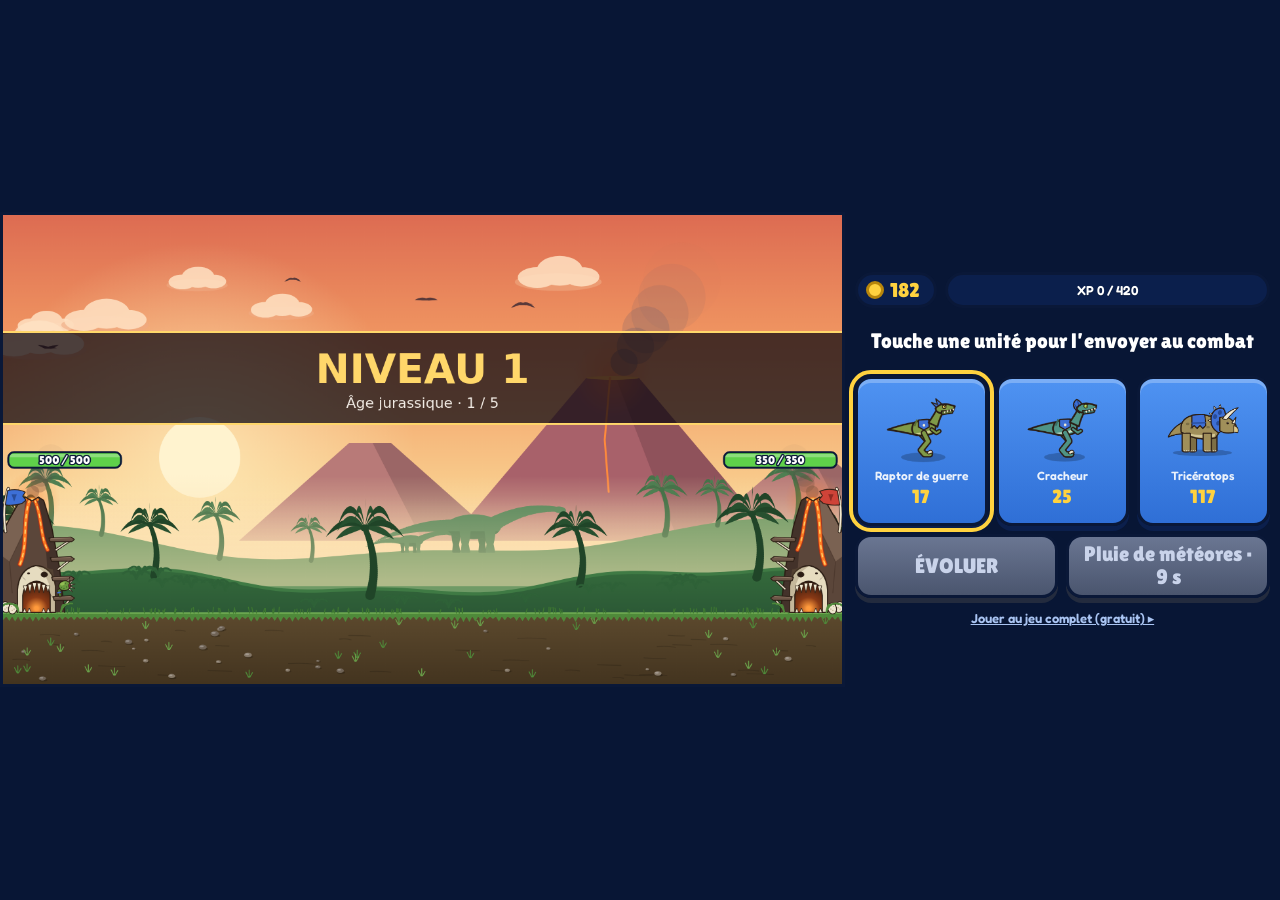
==== jouable.html @ 3b87ce52 "v39 : pas d'âge caché au défi du jour, son des achats au camp, mutateurs en fin de jeu - Défi du jou" ====
<!doctype html>
<html lang="fr">
<head>
  <meta charset="utf-8">
  <meta name="viewport" content="width=device-width, initial-scale=1, viewport-fit=cover, user-scalable=no">
  <title>Timebreakers — démo jouable</title>
  <meta name="theme-color" content="#0b1f4c">
  <style>
@font-face { font-family: 'Fredoka'; font-style: normal; font-weight: 500; font-display: swap; src: url([data-uri]) format('woff2'); unicode-range: U+0000-00FF, U+0131, U+0152-0153, U+02BB-02BC, U+02C6, U+02DA, U+02DC, U+0304, U+0308, U+0329, U+2000-206F, U+20AC, U+2122, U+2191, U+2193, U+2212, U+2215, U+FEFF, U+FFFD; }
@font-face { font-family: 'Fredoka'; font-style: normal; font-weight: 600; font-display: swap; src: url([data-uri]) format('woff2'); unicode-range: U+0000-00FF, U+0131, U+0152-0153, U+02BB-02BC, U+02C6, U+02DA, U+02DC, U+0304, U+0308, U+0329, U+2000-206F, U+20AC, U+2122, U+2191, U+2193, U+2212, U+2215, U+FEFF, U+FFFD; }
@font-face { font-family: 'Fredoka'; font-style: normal; font-weight: 700; font-display: swap; src: url([data-uri]) format('woff2'); unicode-range: U+0000-00FF, U+0131, U+0152-0153, U+02BB-02BC, U+02C6, U+02DA, U+02DC, U+0304, U+0308, U+0329, U+2000-206F, U+20AC, U+2122, U+2191, U+2193, U+2212, U+2215, U+FEFF, U+FFFD; }
@font-face { font-family: 'Lilita One'; font-style: normal; font-weight: 400; font-display: swap; src: url([data-uri]) format('woff2'); unicode-range: U+0000-00FF, U+0131, U+0152-0153, U+02BB-02BC, U+02C6, U+02DA, U+02DC, U+0304, U+0308, U+0329, U+2000-206F, U+20AC, U+2122, U+2191, U+2193, U+2212, U+2215, U+FEFF, U+FFFD; }
  </style>
  <style>
/* =========================================================================
   INTERFACE « ARCADE CARTOON » — pensée pour le téléphone tenu à l'horizontale.
   Le champ de bataille (#stage, 16:9) remplit l'écran ; tout ce qui est posé
   dessus est dimensionné en cqw (centièmes de la largeur du champ de bataille),
   donc l'interface garde les mêmes proportions sur téléphone, tablette et ordinateur.
   Les fenêtres (camp, victoire…) sont en dehors et se règlent en vw/vh.
   ========================================================================= */
:root {
  color-scheme: dark;
  --navy: #12306e; --navy-d: #0b1f4c; --blue: #2f6fd6; --sky: #6fb0ff; --ink: #0a1838;
  --yellow: #ffd23f; --yellow-d: #c9920f; --green: #5fd14a; --green-d: #1f7a1f; --red: #ff5a4a; --red-d: #8f1f16;
  --pp: #c9a7ff; --pp-d: #5a3fa8; --text: #ffffff; --muted: #a9c4f2; --gold: #ffd23f; --ok: #7be05a; --bad: #ff8a7a;
  --f-title: 'Lilita One', 'Arial Rounded MT Bold', 'Trebuchet MS', sans-serif;
  --f-text: Fredoka, 'Trebuchet MS', system-ui, sans-serif;
}
* { box-sizing: border-box; }
html, body { margin: 0; height: 100%; }
html { -webkit-text-size-adjust: 100%; }
body { background: #060d22; color: var(--text); font: 500 14px/1.35 var(--f-text); user-select: none; -webkit-user-select: none; -webkit-tap-highlight-color: transparent; overscroll-behavior: none; overflow: hidden; }
button { font: inherit; color: inherit; cursor: pointer; touch-action: manipulation; border: 0; background: none; padding: 0; }
button:disabled { cursor: not-allowed; }
.muted { color: var(--muted); } .good { color: var(--ok); } .warn { color: var(--bad); }

/* ------------------------------------------------ champ de bataille */
#app { position: fixed; inset: 0; display: grid; place-items: center; padding: env(safe-area-inset-top, 0px) env(safe-area-inset-right, 0px) env(safe-area-inset-bottom, 0px) env(safe-area-inset-left, 0px); }
#stage { position: relative; container-type: inline-size; aspect-ratio: 16 / 9; width: min(100%, calc((100vh - env(safe-area-inset-top, 0px) - env(safe-area-inset-bottom, 0px)) * 16 / 9)); width: min(100%, calc((100dvh - env(safe-area-inset-top, 0px) - env(safe-area-inset-bottom, 0px)) * 16 / 9)); max-width: 100%; overflow: hidden; background: #000; }
#canvas { width: 100%; height: 100%; display: block; }
body.in-menu #hud, body.in-menu #dock, body.in-menu #btn-special { display: none; }

/* bouton en relief : la brique de base de tout l'habillage */
.btn3d, .buy, .round, #btn-evolve, .special, #overlay-card button {
  font-family: var(--f-title); color: #fff; border: 0.28cqw solid var(--ink); border-radius: 1.2cqw;
  background: linear-gradient(#4f93f2, var(--blue)); box-shadow: 0 0.45cqw 0 var(--navy-d), inset 0 0.35cqw 0 rgba(255,255,255,0.3);
  text-shadow: 0 0.12cqw 0 rgba(0,0,0,0.35); transition: transform 0.05s;
}
.buy:active:not(:disabled), .round:active, .special:active, .slot-chip:active, #btn-evolve:active:not(:disabled), #overlay-card button:active:not(:disabled) { transform: translateY(0.3cqw); box-shadow: 0 0.15cqw 0 var(--navy-d); }

/* ------------------------------------------------ bandeau du haut */
/* Trois colonnes : les deux côtés ont toujours la même largeur, donc l'or qui grossit au centre
   ne pousse ni le titre ni les bonus choisis (à gauche). */
#hud { position: absolute; inset: 1cqw 1cqw auto; z-index: 3; display: grid; grid-template-columns: minmax(0, 1fr) auto minmax(0, 1fr); align-items: start; gap: 1cqw; pointer-events: none; }
#hud > * { pointer-events: auto; }
.hud-l { min-width: 0; }
.hud-r { justify-content: flex-end; }
.tb-title { font-family: var(--f-title); font-size: 2cqw; line-height: 1.1; -webkit-text-stroke: 0.45cqw var(--ink); paint-order: stroke fill; }
.tb-sub { font-size: 1.2cqw; font-weight: 600; text-shadow: 0 0 0.4cqw #000, 0 0 0.4cqw #000; margin-top: 0.2cqw; }
.track { display: none; }
#relics { display: flex; flex-wrap: wrap; gap: 0.4cqw; margin-top: 0.5cqw; }
.relic-chip { background: rgba(10,24,56,0.82); border: 0.18cqw solid var(--sky); border-radius: 9cqw; padding: 0.15cqw 0.8cqw; font-size: 1.1cqw; font-weight: 600; }
.relic-chip.elem { font-weight: 700; }
#relics .muted { display: none; }
.hud-c, .hud-r { display: flex; align-items: center; gap: 0.7cqw; }
.pill { display: flex; align-items: center; gap: 0.6cqw; background: var(--navy); border: 0.25cqw solid var(--sky); border-radius: 9cqw; padding: 0.3cqw 1.3cqw 0.3cqw 0.4cqw; font-family: var(--f-title); font-size: 1.7cqw; font-variant-numeric: tabular-nums; white-space: nowrap; }
.pill i { width: 2.4cqw; height: 2.4cqw; border-radius: 50%; display: grid; place-items: center; font-style: normal; font-size: 1.5cqw; }
.pill.gold i { background: radial-gradient(circle at 35% 30%, #fff3b0, var(--yellow) 55%, var(--yellow-d)); border: 0.18cqw solid #7a5200; color: #7a5200; }
.pill.gold { color: var(--yellow); min-width: 11.5cqw; } .pill.gold .income { font-size: 1.1cqw; opacity: 0.85; }
.pill.pp i { background: var(--pp); color: var(--pp-d); } .pill.pp { color: #e6d6ff; font-size: 1.4cqw; }
.pill.time { padding-left: 1.3cqw; font-size: 1.4cqw; } .pill.time .warn { color: var(--red); }
.xp { display: flex; align-items: center; gap: 0.6cqw; }
.bar { position: relative; width: 14cqw; height: 2.5cqw; background: var(--navy-d); border: 0.25cqw solid var(--sky); border-radius: 9cqw; overflow: hidden; }
#hud-xp-fill { height: 100%; width: 0; background: linear-gradient(#9ee6ff, #3fb0f2); transition: width 0.15s; }
#hud-xp-text { position: absolute; inset: 0; display: grid; place-items: center; font-size: 1.15cqw; font-weight: 700; text-shadow: 0 0 0.3cqw #000; }
#btn-evolve { font-size: 1.5cqw; padding: 0.35cqw 1.3cqw; }
#btn-evolve:disabled { opacity: 0.4; filter: grayscale(0.6); }
#btn-evolve:not(:disabled) { background: linear-gradient(#ffe36a, #f2a91f); color: #5a3a00; text-shadow: none; animation: pulse 0.8s infinite alternate; }
#btn-evolve.magma:not(:disabled) { background: linear-gradient(#ff8a3c, #c8281a); color: #fff3d6; text-shadow: 0 0.1cqw 0 #5a1208; }
#btn-evolve.abysses:not(:disabled) { background: linear-gradient(#4ad8e8, #1a4ab0); color: #e8fbff; text-shadow: 0 0.1cqw 0 #08204a; }
#btn-evolve.givre:not(:disabled) { background: linear-gradient(#f2fbff, #7ab8e8); color: #0e3050; text-shadow: 0 0.1cqw 0 #ffffff; }
#btn-evolve.neon:not(:disabled) { background: linear-gradient(#ff3ad8, #6a1ad8); color: #fff; text-shadow: 0 0 0.6cqw #3afff0; }
@keyframes pulse { from { box-shadow: 0 0.45cqw 0 #8f5a00, 0 0 0 0 rgba(255,210,63,0.7); } to { box-shadow: 0 0.45cqw 0 #8f5a00, 0 0 1.6cqw 0.6cqw rgba(255,210,63,0.75); } }
.round { width: 3.6cqw; height: 3.6cqw; border-radius: 50%; font-size: 1.35cqw; display: grid; place-items: center; padding: 0; }
.round.quit { background: linear-gradient(#ff8a7a, var(--red)); box-shadow: 0 0.45cqw 0 var(--red-d), inset 0 0.35cqw 0 rgba(255,255,255,0.3); }

#toast { position: absolute; left: 50%; top: 10cqw; transform: translateX(-50%); pointer-events: none; display: flex; flex-direction: column; align-items: center; gap: 0.6cqw; width: 80cqw; }
.toast-msg { background: var(--navy); border: 0.25cqw solid var(--sky); padding: 0.5cqw 1.8cqw; border-radius: 9cqw; font-weight: 600; font-size: 1.5cqw; animation: toast 2.4s forwards; text-align: center; }
.toast-msg.big { font-family: var(--f-title); font-size: 2.2cqw; color: var(--yellow); border-color: var(--yellow); }
@keyframes toast { 0% { opacity: 0; transform: translateY(-0.6cqw) scale(0.9); } 10%, 75% { opacity: 1; transform: none; } 100% { opacity: 0; } }

/* ------------------------------------------------ barre de commandes (sur la bande de sol) */
/* Tout tient dans la bande de sol, sous les pieds des unités : rien ne recouvre le terrain.
   Les cases sont petites et à moitié transparentes, pour laisser voir le décor derrière.
   De gauche à droite : unités · file d'entraînement · emplacements · tourelles à acheter. */
#dock { position: absolute; inset: auto 0.8cqw 0.6cqw; display: flex; align-items: flex-end; gap: 1.4cqw; pointer-events: none; }
#dock > * { pointer-events: auto; }
.btn-row { display: flex; gap: 0.5cqw; align-items: flex-end; }
/* une case d'achat : le dessin de l'unité ou de la tourelle, et son prix dessous */
.buy { position: relative; display: block; width: 6.8cqw; height: 7.4cqw; padding: 0; overflow: hidden; border-radius: 1.1cqw; background: rgba(47,111,214,0.5); box-shadow: 0 0.35cqw 0 rgba(11,31,76,0.75); }
.buy img, .buy canvas { position: absolute; left: 0; top: 0.1cqw; width: 100%; height: 5.3cqw; object-fit: contain; pointer-events: none; filter: drop-shadow(0 0.2cqw 0 rgba(10,24,56,0.55)); }
.buy .cost { position: absolute; left: 0; right: 0; bottom: 0; height: 1.9cqw; display: grid; place-items: center; background: rgba(10,24,56,0.88); color: var(--yellow); font-size: 1.35cqw; line-height: 1; white-space: nowrap; }
.buy .star { position: absolute; top: 0.15cqw; right: 0.4cqw; font-style: normal; font-size: 1.4cqw; color: var(--yellow); -webkit-text-stroke: 0.3cqw var(--ink); paint-order: stroke fill; }
.buy.cant { background: rgba(58,68,96,0.5); }
.buy.cant img, .buy.cant canvas { filter: grayscale(1) brightness(0.75); }
.buy.cant .cost { color: #ffb0a6; }
.buy:disabled { opacity: 0.5; }
#turret-buttons .buy { background: rgba(122,94,214,0.5); }
#turret-buttons .buy.cant { background: rgba(58,68,96,0.5); }
.buy.elite { background: rgba(255,190,63,0.5); }
.buy.locked { background: rgba(58,68,96,0.5); }
.buy.locked img, .buy.locked canvas { filter: grayscale(1) brightness(0.6); }
.buy.locked .cost { color: var(--pp); font-size: 1.05cqw; }
/* file d'entraînement : cinq pastilles, la première se remplit de bas en haut */
#queue { display: flex; gap: 0.3cqw; padding-bottom: 0.5cqw; }
.q-slot { position: relative; width: 3cqw; height: 3cqw; border-radius: 50%; overflow: hidden; border: 0.2cqw solid rgba(10,24,56,0.55); background: rgba(10,24,56,0.3); }
.q-slot.on { border-color: var(--ink); background: rgba(10,24,56,0.75); }
.q-slot .fill { position: absolute; left: 0; right: 0; bottom: 0; height: 0; background: var(--green); opacity: 0.9; }
.q-slot img, .q-slot canvas { position: absolute; inset: 0; width: 100%; height: 100%; object-fit: contain; }
/* emplacements de tourelles : une case par emplacement, « + » pour en acheter un */
#slots { margin-left: auto; }
.slot-chip { position: relative; width: 5.4cqw; height: 5.4cqw; padding: 0; overflow: hidden; display: grid; place-items: center; align-content: center; font-family: var(--f-title); color: #fff; line-height: 1.05; text-align: center; border: 0.25cqw solid var(--ink); border-radius: 1cqw; background: rgba(122,94,214,0.5); box-shadow: 0 0.3cqw 0 rgba(11,31,76,0.75); }
.slot-chip.empty { border-style: dashed; border-color: rgba(255,255,255,0.75); background: rgba(10,24,56,0.3); box-shadow: none; }
.slot-chip.full img, .slot-chip.full canvas { width: 100%; height: 100%; object-fit: contain; pointer-events: none; }
.slot-chip.full i { position: absolute; top: 0; right: 0; width: 1.9cqw; height: 1.9cqw; background: var(--red); border-bottom-left-radius: 0.8cqw; font-style: normal; font-size: 1.4cqw; line-height: 1.8cqw; }
.slot-chip.armed { background: linear-gradient(#ff8a7a, var(--red)); font-size: 1.1cqw; }
.slot-chip.armed b { display: block; font-weight: 400; font-size: 1.3cqw; color: #fff3b0; }
.slot-chip.add { background: rgba(63,174,47,0.6); }
.slot-chip.add b { font-weight: 400; font-size: 2.4cqw; line-height: 0.9; }
.slot-chip.add span { font-size: 1.2cqw; color: var(--yellow); }
.slot-chip.add.cant { background: rgba(58,68,96,0.5); }
.slot-chip.add.cant span { color: #ffb0a6; }
/* pouvoir : gros bouton rond en haut à droite, sous le bandeau (il ne cache plus la vie de la base adverse).
   Pendant la recharge, il se remplit de bas en haut. */
.special { position: absolute; right: 1cqw; top: 6.4cqw; width: 9cqw; height: 9cqw; border-radius: 50%; padding: 0.6cqw; font-size: 1.1cqw; line-height: 1.05; display: grid; place-items: center; text-align: center; background: #39435e; box-shadow: 0 0.5cqw 0 #232b3e, inset 0 0.35cqw 0 rgba(255,255,255,0.2); overflow: hidden; }
.special.ready { background: radial-gradient(circle at 40% 30%, #e6d6ff, #9a6cf2 55%, #5a3fa8); box-shadow: 0 0.5cqw 0 #2f1f6a, 0 0 2cqw 0.6cqw rgba(201,167,255,0.7); animation: bump 0.9s infinite alternate; }
.special span { position: relative; }
.special b { font-size: 2cqw; display: block; }
.special .cdfill { position: absolute; left: 0; right: 0; bottom: 0; height: 0; background: linear-gradient(#a98cf2, #6a4fd0); border-top: 0.25cqw solid #e6d6ff; }
.special.ready .cdfill { display: none; }
@keyframes bump { to { transform: scale(1.06); } }
/* pause : un voile sur le terrain et les commandes ; le bandeau du haut reste utilisable */
#pause-veil { display: none; position: absolute; inset: 0; z-index: 2; background: rgba(6,13,34,0.55); font-family: var(--f-title); color: #fff; font-size: 7cqw; line-height: 1.1; }
#pause-veil span { -webkit-text-stroke: 0.9cqw var(--ink); paint-order: stroke fill; }
#pause-veil small { display: block; font-family: var(--f-text); font-weight: 600; font-size: 1.7cqw; -webkit-text-stroke: 0; text-shadow: 0 0 0.5cqw #000; }
body.paused:not(.in-menu) #pause-veil { display: grid; place-items: center; }
/* bouton de musique pendant la pause (il est posé sur le voile, pas dedans) */
#pause-son, #pause-fx { display: none; position: absolute; left: 50%; bottom: 14cqw; transform: translateX(calc(-100% - 0.8cqw)); z-index: 4; font-family: var(--f-title); font-size: 1.9cqw; color: #fff; padding: 0.7cqw 2.4cqw; border: 0.28cqw solid var(--ink); border-radius: 9cqw;
  background: linear-gradient(#6a7ea8, #44598a); box-shadow: 0 0.45cqw 0 var(--navy-d); text-shadow: 0 0.12cqw 0 rgba(0,0,0,0.35); }
#pause-fx { transform: translateX(0.8cqw); }
body.paused:not(.in-menu) #pause-son, body.paused:not(.in-menu) #pause-fx { display: block; }

/* ------------------------------------------------ fenêtres */
#overlay { position: fixed; inset: 0; background: rgba(6,13,34,0.72); display: grid; place-items: center; padding: max(10px, env(safe-area-inset-top, 0px)) max(10px, env(safe-area-inset-right, 0px)) max(10px, env(safe-area-inset-bottom, 0px)) max(10px, env(safe-area-inset-left, 0px)); z-index: 10; --u: clamp(5.4px, 1.05vw, 11px); }
#overlay.hidden { display: none; }
#overlay.is-camp { background: linear-gradient(rgba(18,48,110,0.55), rgba(18,48,110,0.15) 40%, rgba(6,13,34,0.5)); padding: 0; }
#overlay-card { width: min(820px, 100%); max-height: 100%; overflow: auto; background: linear-gradient(#2a5fc4, #1a3f96); border: calc(var(--u) * 0.45) solid var(--ink); border-radius: calc(var(--u) * 2.4); padding: calc(var(--u) * 2) calc(var(--u) * 2.4); box-shadow: 0 calc(var(--u) * 0.9) 0 var(--navy-d), 0 20px 60px rgba(0,0,0,0.6); font-size: calc(var(--u) * 1.5); }
#overlay-card h1, #overlay-card h2 { font-family: var(--f-title); font-weight: 400; margin: 0 0 calc(var(--u) * 0.6); font-size: calc(var(--u) * 3.2); color: var(--yellow); -webkit-text-stroke: calc(var(--u) * 0.5) var(--ink); paint-order: stroke fill; text-wrap: balance; }
#overlay-card h3 { font-family: var(--f-title); font-weight: 400; margin: calc(var(--u) * 1.6) 0 calc(var(--u) * 0.8); font-size: calc(var(--u) * 1.9); }
#overlay-card h3 small { font-family: var(--f-text); font-size: calc(var(--u) * 1.3); }
#overlay-card p { margin: calc(var(--u) * 0.6) 0; }
.sub { color: var(--muted); margin-top: 0; }
#overlay-card button { font-size: calc(var(--u) * 1.7); padding: calc(var(--u) * 0.7) calc(var(--u) * 1.8); border-width: calc(var(--u) * 0.32); border-radius: calc(var(--u) * 1.2); box-shadow: 0 calc(var(--u) * 0.5) 0 var(--navy-d), inset 0 calc(var(--u) * 0.35) 0 rgba(255,255,255,0.3); min-height: calc(var(--u) * 4); }
#overlay-card button:disabled { background: linear-gradient(#6a7692, #4a556e); box-shadow: 0 calc(var(--u) * 0.5) 0 #232b3e; opacity: 0.75; }
#overlay-card button.primary { background: linear-gradient(#8cf06a, #3fae2f); box-shadow: 0 calc(var(--u) * 0.6) 0 var(--green-d), inset 0 calc(var(--u) * 0.4) 0 rgba(255,255,255,0.35); font-size: calc(var(--u) * 2.2); padding: calc(var(--u) * 0.9) calc(var(--u) * 3); }
#overlay-card button.danger { background: linear-gradient(#ff8a7a, var(--red)); box-shadow: 0 calc(var(--u) * 0.5) 0 var(--red-d); }
.actions { display: flex; gap: calc(var(--u) * 1); justify-content: flex-end; margin-top: calc(var(--u) * 1.8); flex-wrap: wrap; }
.breakdown { width: 100%; border-collapse: collapse; }
.breakdown td { padding: calc(var(--u) * 0.45) 0; border-bottom: 2px solid rgba(255,255,255,0.14); }
.breakdown td:last-child { text-align: right; font-variant-numeric: tabular-nums; font-family: var(--f-title); }
.breakdown tr.total td { border-bottom: none; color: #e6d6ff; font-size: calc(var(--u) * 2); font-family: var(--f-title); }
.next-box { margin-top: calc(var(--u) * 1.2); padding: calc(var(--u) * 0.8) calc(var(--u) * 1.2); border-radius: calc(var(--u) * 1.2); background: var(--navy-d); }
.cards { display: grid; grid-template-columns: repeat(3, 1fr); gap: calc(var(--u) * 1.2); }
#overlay-card button.card { font-family: var(--f-text); text-align: center; display: flex; flex-direction: column; align-items: center; gap: calc(var(--u) * 0.4); padding: calc(var(--u) * 1.2); background: linear-gradient(#fff7dc, #ffe2a0); color: #4a3200; text-shadow: none; box-shadow: 0 calc(var(--u) * 0.6) 0 #a8741f, inset 0 calc(var(--u) * 0.4) 0 rgba(255,255,255,0.7); }
.card .icon { font-size: calc(var(--u) * 3.6); line-height: 1; } .card .name { font-family: var(--f-title); font-size: calc(var(--u) * 1.8); } .card .desc { font-size: calc(var(--u) * 1.35); font-weight: 500; }
#overlay-card button.card.elem { border-width: calc(var(--u) * 0.5); }
.choice-grid { display: grid; grid-template-columns: 1fr 1fr; gap: calc(var(--u) * 1.2); }
.choice { border-radius: calc(var(--u) * 1.4); padding: calc(var(--u) * 1.4); background: var(--navy-d); display: flex; flex-direction: column; gap: calc(var(--u) * 0.4); }
.choice .big { font-family: var(--f-title); font-size: calc(var(--u) * 3); }
/* fenêtre de retraite : les deux boutons ont le même poids */
#overlay-card .choice button { margin-top: auto; width: 100%; font-size: calc(var(--u) * 2.2); padding: calc(var(--u) * 0.9) calc(var(--u) * 2); }
#overlay-card button.alt { background: linear-gradient(#ffe36a, #f2a91f); color: #5a3a00; text-shadow: none; box-shadow: 0 calc(var(--u) * 0.6) 0 #8f5a00, inset 0 calc(var(--u) * 0.4) 0 rgba(255,255,255,0.45); }
.rules { color: #d6e4ff; padding-left: calc(var(--u) * 2.2); margin: calc(var(--u) * 0.6) 0; }
.rules li { margin: calc(var(--u) * 0.4) 0; }
details.dev { margin-top: calc(var(--u) * 1.6); border: 2px dashed var(--sky); border-radius: calc(var(--u) * 1.2); padding: calc(var(--u) * 0.8) calc(var(--u) * 1.2); }
details.dev summary { cursor: pointer; color: var(--muted); }

/* ------------------------------------------------ camp (écran de départ à onglets) */
#overlay-card.camp-card { width: 100%; height: 100%; max-height: none; background: none; border: 0; border-radius: 0; box-shadow: none; padding: 0; display: flex; flex-direction: column; overflow: hidden; }
.camp-top { display: flex; justify-content: space-between; align-items: center; gap: calc(var(--u) * 1); padding: calc(var(--u) * 1) max(calc(var(--u) * 2), env(safe-area-inset-right, 0px)) calc(var(--u) * 1) max(calc(var(--u) * 2), env(safe-area-inset-left, 0px)); padding-top: max(calc(var(--u) * 1), env(safe-area-inset-top, 0px)); background: rgba(10,30,80,0.55); }
.cur { display: flex; align-items: center; gap: calc(var(--u) * 0.7); background: var(--navy); border: calc(var(--u) * 0.3) solid var(--sky); border-radius: 99px; padding: calc(var(--u) * 0.3) calc(var(--u) * 1.6) calc(var(--u) * 0.3) calc(var(--u) * 0.5); font-family: var(--f-title); font-size: calc(var(--u) * 2.1); font-variant-numeric: tabular-nums; white-space: nowrap; }
.cur i { width: calc(var(--u) * 2.9); height: calc(var(--u) * 2.9); border-radius: 50%; background: var(--pp); color: var(--pp-d); display: grid; place-items: center; font-style: normal; }
.camp-top .side { display: flex; align-items: center; gap: calc(var(--u) * 0.8); flex: 1; justify-content: flex-end; }
.camp-top .cur { margin-right: auto; }
.camp-top > :first-child { flex: 0 0 auto; }
/* choix de la difficulté (deux campagnes séparées) : au centre de la barre du haut, visible dans tous les onglets */
.seg { display: flex; border: calc(var(--u) * 0.3) solid var(--ink); border-radius: 99px; overflow: hidden; background: var(--navy-d); }
#overlay-card .camp-top .seg button { width: auto; min-height: 0; border: 0; border-radius: 0; box-shadow: none; background: none; color: #9fc4ff; text-shadow: none; font-size: calc(var(--u) * 1.7); padding: calc(var(--u) * 0.55) calc(var(--u) * 1.8); transform: none; }
/* sous-catégories d'un onglet (Améliorations : Bonus / Vitesse) */
.sous-onglets { width: max-content; margin: 0 auto calc(var(--u) * 1.2); }
#overlay-card .sous-onglets button { width: auto; min-height: 0; border: 0; border-radius: 0; box-shadow: none; background: none; color: #9fc4ff; text-shadow: none; font-size: calc(var(--u) * 1.9); padding: calc(var(--u) * 0.6) calc(var(--u) * 2.6); transform: none; }
#overlay-card .sous-onglets button.on { background: linear-gradient(#8cf06a, #3fae2f); color: #fff; text-shadow: 0 1px 0 rgba(0,0,0,0.35); }
#overlay-card .camp-top .seg button.on { background: linear-gradient(#8cf06a, #3fae2f); color: #fff; text-shadow: 0 1px 0 rgba(0,0,0,0.35); }
#overlay-card .camp-top .seg button.d-difficile.on { background: linear-gradient(#ff8a7a, var(--red)); }
/* écran très bas (téléphone dans un navigateur avec ses barres, vu sur une capture à 270 px de haut) :
   le titre passe sur une ligne et la description de la difficulté disparaît, pour que rien ne soit coupé */
@media (max-height: 340px) {
  .hero { gap: calc(var(--u) * 0.7); }
  .hero h1 br { display: none; }
  #overlay-card .hero h1 { font-size: clamp(20px, min(7vw, 15vh), 60px); -webkit-text-stroke-width: clamp(3px, 0.6vw, 6px); }
  #overlay-card .hero .play { font-size: clamp(18px, min(5vw, 10vh), 40px); }
  #overlay-card .hero .stats small { display: none; }
  .camp-body { padding-block: calc(var(--u) * 0.6); }
}
/* musique : bouton ♪ du camp (barré quand le son est coupé) et réglages dans l'aide */
#overlay-card .camp-top button.son { font-size: calc(var(--u) * 2.2); line-height: 1; }
#overlay-card .camp-top button.son.off { opacity: 0.55; text-decoration: line-through; filter: grayscale(0.7); }
.reglage-son { display: flex; flex-wrap: wrap; align-items: center; gap: calc(var(--u) * 1.2) calc(var(--u) * 2); background: var(--navy-d); border-radius: calc(var(--u) * 1.4); padding: calc(var(--u) * 1) calc(var(--u) * 1.4); }
.reglage-son label { font-family: var(--f-title); font-size: calc(var(--u) * 1.7); }
.reglage-son input[type="range"] { accent-color: var(--yellow); width: calc(var(--u) * 16); max-width: 100%; }
.reglage-son .seg { display: flex; flex-wrap: wrap; border: calc(var(--u) * 0.3) solid var(--ink); border-radius: 99px; overflow: hidden; background: var(--fond-seg, #081635); }
#overlay-card .reglage-son .seg button { width: auto; min-height: 0; border: 0; border-radius: 0; box-shadow: none; background: none; color: #9fc4ff; text-shadow: none; font-size: calc(var(--u) * 1.5); padding: calc(var(--u) * 0.5) calc(var(--u) * 1.5); transform: none; }
#overlay-card .reglage-son .seg button.on { background: var(--yellow); color: #5a3a00; }
.hero .stats small { display: block; font-size: 0.92em; color: #d6e4ff; margin-top: calc(var(--u) * 0.3); }
.tb-sub .hard { color: #fff; background: var(--red); border-radius: 9cqw; padding: 0 0.6cqw; text-shadow: none; }
#overlay-card .camp-top button { border-radius: 50%; width: calc(var(--u) * 4); padding: 0; }
.camp-body { flex: 1; min-height: 0; overflow: auto; padding: calc(var(--u) * 1.4) max(calc(var(--u) * 2), env(safe-area-inset-right, 0px)) calc(var(--u) * 1.4) max(calc(var(--u) * 2), env(safe-area-inset-left, 0px)); }
.camp-body.list { background: rgba(10,24,56,0.82); }
.camp-body.list > * { max-width: 900px; margin-left: auto; margin-right: auto; }
.camp-hint { color: #d6e4ff; margin: 0 auto calc(var(--u) * 1.2) !important; }
.hero { height: 100%; display: flex; flex-direction: column; align-items: center; justify-content: center; gap: calc(var(--u) * 1.4); text-align: center; position: relative; }
#overlay-card .hero h1 { font-size: clamp(30px, min(9.4vw, 16.5vh), 96px); line-height: 0.95; color: #fff; -webkit-text-stroke: clamp(4px, 0.9vw, 9px) #1a2a5e; text-shadow: 0 clamp(4px, 0.9vw, 9px) 0 #1a2a5e; margin: 0; }
.hero h1 em { font-style: normal; color: var(--yellow); }
#overlay-card .hero .play { font-size: clamp(22px, min(5.4vw, 10.5vh), 54px); padding: 0.25em 1.7em; border-radius: 0.5em; border-width: clamp(3px, 0.5vw, 6px); background: linear-gradient(#8cf06a, #3fae2f); box-shadow: 0 clamp(5px, 1vw, 10px) 0 var(--green-d), inset 0 clamp(4px, 0.8vw, 8px) 0 rgba(255,255,255,0.35); animation: bump 1s infinite alternate; }
.hero .stats { font-weight: 600; text-shadow: 0 0 6px #0a1838, 0 0 6px #0a1838; }
.hero .badge { position: absolute; right: 6%; top: 8%; font-family: var(--f-title); background: var(--red); border: calc(var(--u) * 0.4) solid #7a1a12; border-radius: calc(var(--u) * 1.6); padding: calc(var(--u) * 0.8) calc(var(--u) * 1.4); transform: rotate(6deg); font-size: calc(var(--u) * 1.8); line-height: 1.1; }
.tabs { display: flex; background: var(--navy); border-top: calc(var(--u) * 0.4) solid var(--sky); padding-bottom: env(safe-area-inset-bottom, 0px); }
#overlay-card .tabs button { flex: 1; border: 0; border-right: 2px solid #24488e; border-radius: 0; background: none; box-shadow: none; color: #9fc4ff; font-size: calc(var(--u) * 1.6); padding: calc(var(--u) * 0.7) 0 calc(var(--u) * 0.9); line-height: 1.1; min-height: 0; text-shadow: none; transform: none; }
.tabs button i { font-style: normal; display: block; font-size: calc(var(--u) * 2.6); }
#overlay-card .tabs button.on { background: var(--yellow); color: #5a3a00; }
.ages { display: grid; grid-template-columns: repeat(auto-fill, minmax(calc(var(--u) * 17), 1fr)); gap: calc(var(--u) * 1); }
.age-pill { border-radius: calc(var(--u) * 1.4); padding: calc(var(--u) * 1); background: var(--navy-d); border: calc(var(--u) * 0.3) solid #24488e; font-size: calc(var(--u) * 1.3); display: flex; flex-direction: column; gap: calc(var(--u) * 0.3); }
.age-pill .n { font-family: var(--f-title); font-size: calc(var(--u) * 1.8); }
.age-pill.on { border-color: var(--green); background: #173f5e; }
.age-pill.next { border-color: var(--yellow); }
.age-pill .pbar { height: calc(var(--u) * 0.9); background: #060d22; border-radius: 99px; overflow: hidden; }
.age-pill .pbar div { height: 100%; background: var(--pp); }
.upgrades { display: grid; grid-template-columns: repeat(2, 1fr); gap: calc(var(--u) * 1); }
.upgrade { display: flex; justify-content: space-between; align-items: center; gap: calc(var(--u) * 1); border-radius: calc(var(--u) * 1.4); padding: calc(var(--u) * 0.9) calc(var(--u) * 1.2); background: var(--navy-d); border: calc(var(--u) * 0.3) solid #24488e; }
.upgrade .name { font-family: var(--f-title); font-size: calc(var(--u) * 1.7); }
.upgrade .lvl { font-family: var(--f-text); color: var(--yellow); font-size: calc(var(--u) * 1.3); font-weight: 600; }
.upgrade .desc { color: #c4d6f6; font-size: calc(var(--u) * 1.3); }
.upgrade > button, .upgrade > span { white-space: nowrap; flex-shrink: 0; }
.elite-card { border-color: var(--yellow-d); } .elite-card .name { color: var(--yellow); }
/* tutoriel et visite guidée (js/tuto.js) : un cadre jaune autour de ce qu'on explique, le reste assombri, une bulle à côté */
.hero .decouvrir { display: flex; gap: clamp(8px, 1.4vw, 18px); justify-content: center; flex-wrap: wrap; }
#overlay-card .hero .decouvrir button { font-size: clamp(13px, min(2.2vw, 4.4vh), 22px); padding: 0.35em 1.3em; }
/* boss rush et défi du jour (js/modes.js) : deux boutons sur l'accueil, puis un panneau chacun */
#overlay-card .hero .mode-btn { display: flex; flex-direction: column; align-items: center; justify-content: center; line-height: 1.05; padding: 0.2em 1.1em; }
@media (max-height: 520px) { #overlay-card .hero .mode-btn small { display: none; } }
#overlay-card .hero .mode-btn small { font-family: var(--f-text, inherit); font-size: 0.62em; opacity: 0.9; margin-top: 0.15em; }
#overlay-card .hero .mode-btn.defi { background: linear-gradient(#ffcf5a, #e8901c); box-shadow: 0 calc(var(--u) * 0.5) 0 #8a4f0a, inset 0 calc(var(--u) * 0.35) 0 rgba(255,255,255,0.35); }
#overlay-card .hero .mode-btn.rush { background: linear-gradient(#c79bff, #7a4fd6); box-shadow: 0 calc(var(--u) * 0.5) 0 var(--pp-d), inset 0 calc(var(--u) * 0.35) 0 rgba(255,255,255,0.3); }
#overlay-card .hero .mode-btn:disabled { background: linear-gradient(#6a7692, #4a556e); box-shadow: 0 calc(var(--u) * 0.5) 0 #232b3e; }
.mode-panneau h2 { text-align: center; }
.mode-nom { text-align: center; font-family: var(--f-title); font-size: calc(var(--u) * 2.2); color: var(--yellow); }
.mode-record { background: var(--navy-d); border-radius: calc(var(--u) * 1.2); padding: calc(var(--u) * 0.8) calc(var(--u) * 1.2); text-align: center; }
.mode-panneau .actions { justify-content: center; }
.defi-grille { display: grid; grid-template-columns: repeat(2, 1fr); gap: calc(var(--u) * 1); }
.defi-grille > div { display: flex; flex-direction: column; gap: calc(var(--u) * 0.2); background: var(--navy-d); border: calc(var(--u) * 0.3) solid #24488e; border-radius: calc(var(--u) * 1.4); padding: calc(var(--u) * 0.9) calc(var(--u) * 1.2); }
.defi-grille b { font-family: var(--f-title); font-weight: 400; font-size: calc(var(--u) * 1.9); }
.defi-grille small { color: #c4d6f6; font-size: calc(var(--u) * 1.3); }
.defi-grille > div:nth-child(5):last-child { grid-column: 1 / -1; }   /* défi « course » : la règle sur toute la largeur */
.rush-liste { max-height: calc(var(--u) * 26); overflow-y: auto; }
.defi-etapes { margin: calc(var(--u) * 1) 0; }
.galerie { display: grid; grid-template-columns: repeat(auto-fill, minmax(calc(var(--u) * 26), 1fr)); gap: calc(var(--u) * 1); }
.champ-age h4 { margin: 0 0 calc(var(--u) * 0.4); font-family: var(--f-title); font-weight: 400; font-size: calc(var(--u) * 1.6); color: #d6e4ff; }
.champ-ligne { display: grid; grid-template-columns: repeat(3, 1fr); gap: calc(var(--u) * 0.6); }
.champ-carte { position: relative; display: flex; flex-direction: column; align-items: center; background: var(--navy-d); border: calc(var(--u) * 0.3) solid #24488e; border-radius: calc(var(--u) * 1); padding: calc(var(--u) * 0.5); text-align: center; }
.champ-carte img { width: 100%; max-width: calc(var(--u) * 8); aspect-ratio: 1; }
.champ-carte .nom { font-size: calc(var(--u) * 1.1); line-height: 1.1; min-height: 2.2em; }
.med { display: inline-grid; place-items: center; width: 1.5em; height: 1.5em; border-radius: 50%; font-style: normal; font-size: 0.85em; line-height: 1; color: #fff; border: 2px solid var(--ink); vertical-align: middle; text-shadow: 0 1px 0 rgba(0,0,0,0.4); }
.med.m1 { background: linear-gradient(#e0a06a, #a8622c); } .med.m2 { background: linear-gradient(#f2f6fb, #9aa8bc); color: #4a5568; text-shadow: none; } .med.m3 { background: linear-gradient(#ffe066, #e0a010); color: #6a4300; text-shadow: none; }
.champ-carte .med { position: absolute; top: calc(var(--u) * 0.3); right: calc(var(--u) * 0.3); font-size: calc(var(--u) * 1.2); }
.legende { display: block; color: #c4d6f6; margin-top: calc(var(--u) * 0.3); }
.legende .med { margin: 0 0.2em 0 0.8em; } .legende .med:first-child { margin-left: 0; }
.champ-carte.inconnu img { filter: brightness(0); opacity: 0.45; }
.champ-carte.inconnu .nom { color: #7f95c4; }
@media (max-width: 560px) { .defi-grille { grid-template-columns: 1fr; } }
#tuto { position: fixed; inset: 0; z-index: 40; pointer-events: none; font-family: var(--f-body, inherit); }
#tuto[hidden] { display: none; }
#tuto .tuto-bloc { position: absolute; inset: 0; pointer-events: auto; }
#tuto.centre:not(.action) .tuto-bloc { background: rgba(6,13,34,0.7); }
#tuto .tuto-cadre { position: absolute; border: 3px solid #ffd23f; border-radius: 12px; box-shadow: 0 0 0 9999px rgba(6,13,34,0.7); pointer-events: none; animation: tuto-pouls 1s infinite alternate; }
#tuto.action .tuto-cadre { box-shadow: 0 0 0 9999px rgba(6,13,34,0.35), 0 0 18px 4px rgba(255,210,63,0.8); }
@keyframes tuto-pouls { from { border-color: #ffd23f; } to { border-color: #fff; } }
#tuto .tuto-bulle { position: absolute; pointer-events: auto; width: min(430px, calc(100vw - 16px)); background: #12306e; border: 3px solid #0a1838; border-radius: 14px; padding: 12px 14px 10px; color: #e8efff; box-shadow: 0 6px 0 rgba(6,13,34,0.6); font-size: clamp(13px, 1.9vh + 0.5vw, 17px); line-height: 1.35; }
#tuto .tuto-bulle .t { display: block; font-family: var(--f-title); font-weight: 400; font-size: 1.3em; color: #ffd23f; margin-bottom: 4px; }
#tuto .tuto-bulle p { margin: 0 0 10px; }
#tuto .tuto-bas { display: flex; align-items: center; gap: 8px; }
#tuto .tuto-bas .n { color: #a9bbe6; font-size: 0.85em; margin-right: auto; }
#tuto .tuto-bas .b { display: flex; gap: 8px; }
#tuto button { font: inherit; font-family: var(--f-title); cursor: pointer; border: 3px solid #0a1838; border-radius: 10px; padding: 5px 14px; color: #0a1838; background: #cfd8ea; }
#tuto button.ok { background: linear-gradient(#8cf06a, #3fae2f); }
#tuto button.discret { background: transparent; border-color: transparent; color: #a9bbe6; text-decoration: underline; padding: 5px 6px; }
#tuto.action .tuto-bas::after { content: '👆 à toi'; color: #ffd23f; font-family: var(--f-title); }
/* pouvoirs ultimes : un titre par âge, quatre cartes, celle qui est équipée est cerclée de jaune */
.pouvoirs h3.pouvoir-age { grid-column: 1 / -1; margin: 0.8cqw 0 0; font-size: 1.5cqw; color: var(--yellow); }
.pouvoirs h3.pouvoir-age.verrou { opacity: 0.5; }
.pouvoir-carte.on { border-color: var(--yellow); }
.pouvoir-carte .genre { font-size: 0.62em; font-weight: 700; letter-spacing: 0.03em; text-transform: uppercase; padding: 0.1em 0.6em; border-radius: 99px; color: #0a1838; vertical-align: 0.15em; }
.genre.g-controle { background: #9fe3ff; } .genre.g-origine { background: #ffd23f; } .genre.g-frappe { background: #ff8a3c; } .genre.g-renfort { background: #8dff7a; }
.lvl-dots { display: flex; gap: calc(var(--u) * 0.3); margin-top: calc(var(--u) * 0.4); }
.lvl-dots i { width: calc(var(--u) * 1.5); height: calc(var(--u) * 0.7); border-radius: 99px; background: #24488e; } .lvl-dots i.on { background: var(--yellow); } .lvl-dots i.cap { background: #060d22; }

/* ------------------------------------------------ téléphone tenu debout : on demande de le tourner */
#rotate { display: none; }
@media (orientation: portrait) and (max-width: 700px) {
  #rotate { display: grid; position: fixed; inset: 0; z-index: 50; place-items: center; text-align: center; background: linear-gradient(#2f6fd6, #12306e); padding: 24px; font-family: var(--f-title); font-size: 26px; line-height: 1.2; }
  #rotate i { font-style: normal; font-size: 72px; display: block; animation: tilt 1.6s infinite alternate ease-in-out; }
  #rotate small { display: block; font-family: var(--f-text); font-size: 15px; color: #d6e4ff; margin-top: 8px; }
}
@keyframes tilt { from { transform: rotate(0); } to { transform: rotate(-90deg); } }
@media (max-width: 700px) { .upgrades, .choice-grid { grid-template-columns: 1fr; } }
@media (prefers-reduced-motion: reduce) { * { animation: none !important; } }

/* ---------------------------------------------------------------- hauts faits (js/hauts-faits.js) */
.hf-bandeau { --u: clamp(5.4px, 1.05vw, 11px); position: fixed; left: 50%; top: max(8px, env(safe-area-inset-top, 0px)); z-index: 40; transform: translate(-50%, -140%); transition: transform 0.45s cubic-bezier(.2,1.3,.4,1); display: flex; align-items: center; gap: calc(var(--u) * 1.2); min-width: min(92vw, calc(var(--u) * 44)); max-width: 92vw; padding: calc(var(--u) * 0.9) calc(var(--u) * 1.6); background: linear-gradient(#2a5fc4, #1a3f96); border: calc(var(--u) * 0.4) solid var(--yellow); border-radius: calc(var(--u) * 1.6); box-shadow: 0 calc(var(--u) * 0.6) 0 var(--navy-d), 0 10px 40px rgba(0,0,0,0.5); color: #fff; pointer-events: none; font-size: calc(var(--u) * 1.4); }
.hf-bandeau.on { transform: translate(-50%, 0); }
.hf-bandeau > i { font-style: normal; font-size: calc(var(--u) * 3); }
.hf-bandeau > div { display: flex; flex-direction: column; flex: 1; }
.hf-bandeau small { color: var(--yellow); text-transform: uppercase; letter-spacing: 0.08em; font-size: 0.75em; }
.hf-bandeau b { font-family: var(--f-title); font-size: 1.35em; font-weight: 400; }
.hf-bandeau span { color: #d6e4ff; }
.hf-bandeau em { font-style: normal; color: var(--yellow); font-weight: 700; white-space: nowrap; }
/* hauts faits en pleine partie : une missive se déroule au-dessus du terrain */
.hf-fx { position: absolute; z-index: 6; pointer-events: none; color: #fff; text-align: center; }
.hf-fx small { display: block; color: var(--yellow); text-transform: uppercase; letter-spacing: 0.1em; font-family: var(--f-title); font-size: 1.3cqw; -webkit-text-stroke: 0.3cqw var(--ink); paint-order: stroke fill; }
.hf-fx b { display: block; font-family: var(--f-title); font-weight: 400; font-size: 3.2cqw; line-height: 1.05; -webkit-text-stroke: 0.55cqw var(--ink); paint-order: stroke fill; }
.hf-fx span { display: block; font-weight: 600; font-size: 1.35cqw; text-shadow: 0 0 0.4cqw #000, 0 0 0.4cqw #000; margin-top: 0.3cqw; }
.hf-fx em { display: inline-block; margin-top: 0.4cqw; font-style: normal; font-family: var(--f-title); font-size: 1.7cqw; color: #4a3200; background: linear-gradient(#fff3b0, var(--yellow)); border: 0.22cqw solid var(--ink); border-radius: 9cqw; padding: 0.1cqw 1.2cqw; }
.hf-fx i { font-style: normal; }

/* la missive : un rouleau scellé arrive en volant, le sceau saute, le parchemin se déroule ; à la fin il se renroule et repart */
.hf-missive { left: 50%; top: 11%; width: 64cqw; margin-left: -32cqw; }
.hf-missive .rouleau { position: relative; opacity: 0; }
.hf-missive.on .rouleau { animation: hf-arrive 0.55s cubic-bezier(.2,1.3,.4,1) both; }
.hf-missive.fin .rouleau { animation: hf-repart 0.4s 0.3s ease-in both; }
.hf-missive .papier { display: flex; align-items: center; gap: 1.4cqw; text-align: left; padding: 1cqw 4cqw; color: #4a3200;
  background: linear-gradient(#e9cf96, #fff7dc 18%, #ffe9b8 70%, #e2bd76); border-top: 0.3cqw solid #a8741f; border-bottom: 0.3cqw solid #a8741f; box-shadow: 0 0.6cqw 0 rgba(0,0,0,0.3);
  clip-path: inset(0 96% 0 0); }
.hf-missive.on .papier { animation: hf-deroule 0.75s 0.5s cubic-bezier(.3,1,.4,1) both; }
.hf-missive.fin .papier { animation: hf-enroule 0.4s ease-in both; }
.hf-missive .papier > i { font-size: 5cqw; filter: drop-shadow(0 0.3cqw 0 rgba(0,0,0,0.25)); }
.hf-missive .papier > div { flex: 1; }
.hf-missive small { color: #a8741f; -webkit-text-stroke: 0; }
.hf-missive b { color: #fff; -webkit-text-stroke: 0.5cqw #5a3a00; }
.hf-missive span { color: #5a3a00; text-shadow: none; }
.hf-missive em { margin: 0; white-space: nowrap; }
.hf-missive .bout { position: absolute; top: -1cqw; bottom: -1cqw; width: 2.4cqw; border-radius: 1.2cqw; border: 0.22cqw solid var(--ink);
  background: linear-gradient(90deg, #6b3d16, #d69a58 45%, #7a4a1c); }
.hf-missive .bout::before, .hf-missive .bout::after { content: ''; position: absolute; left: 50%; width: 1.5cqw; height: 1cqw; margin-left: -0.75cqw; border-radius: 50%; background: radial-gradient(circle at 35% 35%, #fff3b0, var(--yellow) 55%, var(--yellow-d)); border: 0.18cqw solid var(--ink); }
.hf-missive .bout::before { top: -0.9cqw; } .hf-missive .bout::after { bottom: -0.9cqw; }
.hf-missive .bout.g { left: -1.2cqw; } .hf-missive .bout.d { left: 1.2cqw; }   /* le rouleau de gauche reste en place */
.hf-missive.on .bout.d { animation: hf-bout-d 0.75s 0.5s cubic-bezier(.3,1,.4,1) both; }
.hf-missive.fin .bout.d { animation: hf-ferme-d 0.4s ease-in both; }
.hf-missive .sceau { position: absolute; left: 1.2cqw; top: 50%; width: 4.4cqw; height: 4.4cqw; margin: -2.2cqw 0 0 -2.2cqw; border-radius: 50%; display: grid; place-items: center; font-size: 2cqw;
  background: radial-gradient(circle at 35% 30%, #ff7a6a, #c42f17 60%, #7a1a12); border: 0.22cqw solid var(--ink); box-shadow: 0 0 0 0.35cqw rgba(196,47,23,0.35); }
.hf-missive.on .sceau { animation: hf-sceau 0.3s 0.45s ease-in both; }
.hf-missive.fin .sceau { display: none; }
@keyframes hf-arrive { from { opacity: 0; transform: translate(-16cqw, -26cqw) rotate(-28deg) scale(0.5); } to { opacity: 1; transform: none; } }
@keyframes hf-repart { from { opacity: 1; transform: none; } to { opacity: 0; transform: translate(-16cqw, -26cqw) rotate(-24deg) scale(0.5); } }
@keyframes hf-deroule { from { clip-path: inset(0 96% 0 0); } to { clip-path: inset(0 0 0 0); } }
@keyframes hf-enroule { from { clip-path: inset(0 0 0 0); } to { clip-path: inset(0 96% 0 0); } }
@keyframes hf-bout-d { from { left: 1.2cqw; } to { left: calc(100% - 1.2cqw); } }
@keyframes hf-ferme-d { from { left: calc(100% - 1.2cqw); } to { left: 1.2cqw; } }
@keyframes hf-sceau { 0% { transform: none; opacity: 1; } 40% { transform: scale(1.35); opacity: 1; } 100% { transform: scale(0.2) rotate(90deg); opacity: 0; } }
.hf-theme { display: flex; align-items: baseline; gap: calc(var(--u) * 0.8); margin: calc(var(--u) * 1.4) 0 calc(var(--u) * 0.6); font-family: var(--f-title); font-weight: 400; color: var(--yellow); }
.hf-theme small { font-family: inherit; color: #9fb8e8; font-size: 0.75em; }
.hf-grille { display: grid; grid-template-columns: repeat(auto-fill, minmax(calc(var(--u) * 30), 1fr)); gap: calc(var(--u) * 0.7); }
.hf { display: flex; align-items: center; gap: calc(var(--u) * 1); padding: calc(var(--u) * 0.8) calc(var(--u) * 1); background: var(--navy-d); border: calc(var(--u) * 0.3) solid #24488e; border-radius: calc(var(--u) * 1.2); opacity: 0.78; }
.hf.ok { opacity: 1; border-color: var(--yellow); background: linear-gradient(#1d3f88, var(--navy-d)); }
.hf > i { font-style: normal; font-size: calc(var(--u) * 2.2); width: calc(var(--u) * 3); text-align: center; filter: grayscale(1); }
.hf.ok > i { filter: none; }
.hf > div { display: flex; flex-direction: column; flex: 1; min-width: 0; }
.hf b { font-weight: 700; }
.hf span { color: #c4d4f4; font-size: 0.88em; }
.hf > em { font-style: normal; color: var(--yellow); font-weight: 700; white-space: nowrap; font-size: 0.9em; }
/* Mutateurs (js/mutateurs.js) */
#overlay-card .hero .mut-bouton { font-size: clamp(12px, min(1.9vw, 3.8vh), 19px); padding: 0.3em 1.1em; background: linear-gradient(#5a4aa8, #3a2a7a); color: #efe6ff; }
#overlay-card .hero .mut-bouton.on { background: linear-gradient(#b06bff, #6a2ad8); box-shadow: 0 0 calc(var(--u) * 1.2) rgba(176,107,255,0.6); }
.mut-total { margin: calc(var(--u) * 0.6) 0 calc(var(--u) * 1); font-family: var(--f-title); color: #e6d6ff; display: flex; align-items: center; gap: calc(var(--u) * 1); }
.mut-total b { color: var(--yellow); }
.mut-vider { font-size: 0.8em; padding: 0.2em 0.8em; }
.mut-grille { display: grid; grid-template-columns: repeat(auto-fill, minmax(calc(var(--u) * 30), 1fr)); gap: calc(var(--u) * 0.7); }
#overlay-card .mut { display: flex; align-items: center; gap: calc(var(--u) * 1); padding: calc(var(--u) * 0.8) calc(var(--u) * 1); background: var(--navy-d); border: calc(var(--u) * 0.3) solid #24488e; border-radius: calc(var(--u) * 1.2); text-align: left; color: inherit; box-shadow: none; font: inherit; }
#overlay-card .mut.on { border-color: #b06bff; background: linear-gradient(#3a2a7a, var(--navy-d)); }
#overlay-card .mut:disabled { opacity: 0.45; }
#overlay-card .mut > i { font-style: normal; font-size: calc(var(--u) * 2.2); width: calc(var(--u) * 3); text-align: center; }
#overlay-card .mut > div { display: flex; flex-direction: column; flex: 1; min-width: 0; }
#overlay-card .mut b { font-weight: 700; }
#overlay-card .mut span { color: #c4d4f4; font-size: 0.88em; }
#overlay-card .mut > em { font-style: normal; color: var(--yellow); font-weight: 700; white-space: nowrap; font-size: 0.9em; }
.hf-barre { position: relative; height: calc(var(--u) * 1.5); margin-top: calc(var(--u) * 0.4); background: #0a1838; border-radius: 99px; overflow: hidden; }
.hf-barre > div { height: 100%; background: linear-gradient(90deg, #2f6fd6, #6fb0ff); }
.hf-barre > span { position: absolute; inset: 0; display: grid; place-items: center; font-size: calc(var(--u) * 1.05); color: #fff; }
.hf-bouton { font-size: calc(var(--u) * 1.4); }

/* ------------------------------------------------ collection (js/collection.js) */
/* récompenses des hauts faits : couleurs d'armée et sceaux */
.cos-bloc { margin-bottom: calc(var(--u) * 1.2); }
.cos-ligne { display: flex; flex-wrap: wrap; align-items: center; gap: calc(var(--u) * 0.8); margin: calc(var(--u) * 0.5) 0; }
.cos-ligne > span { min-width: calc(var(--u) * 15); font-family: var(--f-title); color: #d6e4ff; }
.cos-ligne > div { display: flex; flex-wrap: wrap; gap: calc(var(--u) * 0.6); }
#overlay-card button.cos { display: flex; flex-direction: column; align-items: center; gap: calc(var(--u) * 0.3); min-height: 0; width: calc(var(--u) * 9.5); padding: calc(var(--u) * 0.5); background: var(--navy-d); border: calc(var(--u) * 0.3) solid #24488e; box-shadow: none; text-shadow: none; color: #fff; font-family: var(--f-text); }
#overlay-card button.cos.on { border-color: var(--yellow); background: #173f5e; }
#overlay-card button.cos.verrou { opacity: 0.55; }
#overlay-card button.cos small { font-size: calc(var(--u) * 1.05); line-height: 1.1; text-align: center; }
.cos .pastille { display: block; width: calc(var(--u) * 3.6); height: calc(var(--u) * 3.6); border-radius: 50%; border: calc(var(--u) * 0.3) solid var(--ink); }
.sceau.mini { position: static; display: grid; place-items: center; width: calc(var(--u) * 3.6); height: calc(var(--u) * 3.6); margin: 0; border-radius: 50%; font-style: normal; font-size: calc(var(--u) * 1.8); color: #fff; border: calc(var(--u) * 0.25) solid var(--ink);
  background: radial-gradient(circle at 35% 30%, #ff7a6a, #c42f17 60%, #7a1a12); }
.sceau.s-or { background: radial-gradient(circle at 35% 30%, #fff3b0, #f2b21f 55%, #8a5a00); color: #6a4200; }
.sceau.s-emeraude { background: radial-gradient(circle at 35% 30%, #9cf0b8, #2fa860 55%, #14522c); }
.sceau.s-royal { background: radial-gradient(circle at 35% 30%, #d9b8ff, #7a4fd6 55%, #3a1f78); }
.sceau.s-lave { background: radial-gradient(circle at 35% 30%, #ffd27a, #ff6a1f 45%, #3a1a1a); }
.sceau.s-temps { background: radial-gradient(circle at 35% 30%, #ffffff, #8fd8ff 50%, #2f6fd6); color: #0a1838; }
/* bestiaire */
.be-grille { display: grid; grid-template-columns: repeat(auto-fill, minmax(calc(var(--u) * 30), 1fr)); gap: calc(var(--u) * 0.7); }
.be-carte { display: flex; align-items: center; gap: calc(var(--u) * 1); padding: calc(var(--u) * 0.6) calc(var(--u) * 0.9); background: var(--navy-d); border: calc(var(--u) * 0.3) solid #24488e; border-radius: calc(var(--u) * 1.2); }
.be-carte img { width: calc(var(--u) * 7); height: calc(var(--u) * 7); flex-shrink: 0; }
.be-carte > div { display: flex; flex-direction: column; gap: calc(var(--u) * 0.15); font-size: calc(var(--u) * 1.25); min-width: 0; }
.be-carte b { font-family: var(--f-title); font-weight: 400; font-size: calc(var(--u) * 1.6); }
.be-carte em { font-style: normal; color: var(--yellow); font-weight: 600; }
.be-carte.inconnu { opacity: 0.7; }
.be-carte.inconnu img { filter: brightness(0) opacity(0.55); }
/* statistiques de fin de partie */
.st-bloc { margin: calc(var(--u) * 1) 0; padding: calc(var(--u) * 0.8) calc(var(--u) * 1.2); background: var(--navy-d); border-radius: calc(var(--u) * 1.2); }
.st-bloc summary { cursor: pointer; font-family: var(--f-title); font-size: calc(var(--u) * 1.8); color: var(--yellow); }
.st-chiffres { display: grid; grid-template-columns: repeat(3, 1fr); gap: calc(var(--u) * 0.8); margin: calc(var(--u) * 0.8) 0; }
.st-chiffres > div { display: flex; flex-direction: column; padding: calc(var(--u) * 0.5) calc(var(--u) * 0.8); background: rgba(255,255,255,0.05); border-radius: calc(var(--u) * 0.8); }
.st-chiffres b { font-family: var(--f-title); font-weight: 400; font-size: calc(var(--u) * 2); }
.st-chiffres span { color: #c4d6f6; font-size: calc(var(--u) * 1.2); }
.st-chiffres small { display: block; color: var(--muted); }
.st-table th { text-align: left; color: #9fb8e8; font-weight: 600; font-size: calc(var(--u) * 1.2); }
.st-table th:not(:first-child), .st-table td:not(:first-child) { text-align: right; white-space: nowrap; }
.st-table td small { display: block; color: var(--muted); font-family: var(--f-text); font-size: 0.75em; }
.st-barre { height: calc(var(--u) * 0.5); margin-top: calc(var(--u) * 0.3); background: #060d22; border-radius: 99px; overflow: hidden; }
.st-barre i { display: block; height: 100%; background: linear-gradient(90deg, var(--yellow-d), var(--yellow)); }
.st-mvp { font-size: 0.75em; color: #4a3200; background: var(--yellow); border-radius: 99px; padding: 0 0.6em; }
@media (max-width: 700px) { .st-chiffres { grid-template-columns: 1fr 1fr; } }
  </style>
  <style>
    /* MINI VERSION JOUABLE (« mode pub ») : le vrai moteur du jeu, un seul niveau, de gros boutons, à la verticale comme à l'horizontale.
       Le bandeau et les commandes du jeu complet sont cachés ; ceux d'ici (#pub-cmd) pilotent le même combat.
       Rien n'est lu ni écrit dans la sauvegarde du joueur. Fabrication en un seul fichier : outils\construire-jouable.ps1 */
    body.pub { overflow: hidden; background: #081635; }
    body.pub #hud, body.pub #dock, body.pub #btn-special, body.pub #pause-veil, body.pub #pause-son, body.pub #rotate, body.pub #overlay { display: none !important; }
    #pub { position: fixed; inset: 0; display: flex; flex-direction: column; max-width: 620px; margin: 0 auto; padding: env(safe-area-inset-top, 0px) env(safe-area-inset-right, 0px) env(safe-area-inset-bottom, 0px) env(safe-area-inset-left, 0px); }
    body.pub #app { position: relative; inset: auto; display: block; padding: 0; flex: none; }
    body.pub #stage { width: 100%; border-block: 3px solid var(--ink, #0a1838); }
    #pub-tete { display: flex; align-items: baseline; justify-content: space-between; gap: 10px; padding: 8px 12px 6px; }
    #pub-tete b { font: 400 clamp(22px, 7vw, 34px)/1 var(--f-title, 'Lilita One', sans-serif); color: #ffd23f; -webkit-text-stroke: 5px #0a1838; paint-order: stroke fill; letter-spacing: 0.02em; }
    #pub-tete span { font-size: 12px; color: #a9c4f2; text-align: right; }
    #pub-cmd { flex: 1; min-height: 0; display: flex; flex-direction: column; gap: 8px; padding: 10px 10px 8px; }
    .pub-ligne { display: flex; gap: 8px; align-items: stretch; }
    .pub-or { flex: none; display: flex; align-items: center; gap: 6px; background: #0b1f4c; border: 3px solid #0a1838; border-radius: 999px; padding: 4px 14px 4px 8px; font: 400 20px var(--f-title, sans-serif); color: #ffd23f; }
    .pub-or i { width: 18px; height: 18px; border-radius: 50%; background: #ffd23f; border: 3px solid #b8860b; display: block; }
    .pub-xp { flex: 1; position: relative; background: #0b1f4c; border: 3px solid #0a1838; border-radius: 999px; overflow: hidden; min-height: 34px; }
    .pub-xp div { position: absolute; inset: 0 auto 0 0; width: 0; background: linear-gradient(#c9a7ff, #8a5cf0); transition: width 0.15s; }
    .pub-xp span { position: absolute; inset: 0; display: grid; place-items: center; font: 600 13px var(--f-text, sans-serif); color: #fff; text-shadow: 0 1px 0 #0a1838; }
    #pub-aide { min-height: 2.5em; display: grid; place-items: center; text-align: center; font: 400 clamp(16px, 4.6vw, 21px)/1.2 var(--f-title, sans-serif); color: #fff; text-wrap: balance; }
    #pub-cmd button { font-family: var(--f-title, sans-serif); color: #fff; cursor: pointer; border: 3px solid #0a1838; border-radius: 16px; background: linear-gradient(#4f93f2, #2f6fd6); box-shadow: 0 5px 0 #0b1f4c, inset 0 4px 0 rgba(255,255,255,0.25); touch-action: manipulation; -webkit-tap-highlight-color: transparent; }
    #pub-cmd button:active { transform: translateY(4px); box-shadow: 0 1px 0 #0b1f4c; }
    #pub-cmd button.gris { background: linear-gradient(#6a7692, #4a556e); box-shadow: 0 5px 0 #232b3e; color: #c9d3ea; }
    #pub-cmd button.gris img { filter: grayscale(0.7); opacity: 0.75; }
    #pub-unites { flex: 1; min-height: 96px; max-height: 190px; }
    #pub-unites button { flex: 1; min-width: 0; display: flex; flex-direction: column; align-items: center; justify-content: center; gap: 2px; padding: 6px 4px; }
    #pub-unites img { height: min(74px, 10dvh); width: auto; max-width: 100%; pointer-events: none; }
    #pub-unites em { font: 600 12px/1.1 var(--f-text, sans-serif); font-style: normal; opacity: 0.9; text-align: center; }
    #pub-unites strong { font-weight: 400; font-size: 19px; color: #ffd23f; }
    #pub-actions button { flex: 1; min-height: 56px; font-size: clamp(16px, 4.6vw, 21px); padding: 6px 8px; line-height: 1.1; }
    #pub-evolue:not(.gris) { background: linear-gradient(#c9a7ff, #8a5cf0); }
    #pub-ultime:not(.gris) { background: linear-gradient(#ff8a7a, #e0483c); }
    #pub-cmd button.vise { animation: vise 0.7s infinite alternate; outline: 4px solid #ffd23f; outline-offset: 2px; }
    @keyframes vise { to { transform: scale(1.05); outline-offset: 6px; } }
    #pub-lien { align-self: center; background: none !important; border: 0 !important; box-shadow: none !important; color: #a9c4f2 !important; font: 600 13px var(--f-text, sans-serif) !important; text-decoration: underline; padding: 4px 10px; }
    #pub-fin { position: fixed; inset: 0; z-index: 50; display: grid; place-items: center; background: rgba(6,13,34,0.86); padding: 18px; }
    #pub-fin[hidden] { display: none; }
    #pub-fin .carte { width: min(460px, 100%); background: linear-gradient(#2a5fc4, #1a3f96); border: 4px solid #0a1838; border-radius: 22px; padding: 20px 18px; text-align: center; box-shadow: 0 8px 0 #0b1f4c; }
    #pub-fin h2 { font: 400 clamp(30px, 9vw, 44px)/1 var(--f-title, sans-serif); color: #ffd23f; -webkit-text-stroke: 6px #0a1838; paint-order: stroke fill; margin: 0 0 8px; }
    #pub-fin p { margin: 6px 0; color: #e6eeff; font-size: 16px; }
    #pub-fin ul { list-style: none; padding: 0; margin: 10px 0 14px; display: grid; gap: 4px; font: 400 18px var(--f-title, sans-serif); color: #fff; }
    #pub-fin button { font-family: var(--f-title, sans-serif); cursor: pointer; border: 4px solid #0a1838; border-radius: 16px; color: #fff; }
    #pub-jouer { width: 100%; font-size: clamp(22px, 6.4vw, 30px); padding: 12px; background: linear-gradient(#8cf06a, #3fae2f); box-shadow: 0 6px 0 #1f6a17, inset 0 4px 0 rgba(255,255,255,0.35); animation: vise 0.8s infinite alternate; }
    #pub-jouer small { display: block; font: 600 13px var(--f-text, sans-serif); opacity: 0.95; }
    #pub-rejouer { margin-top: 14px; font-size: 16px; padding: 6px 16px; background: linear-gradient(#4f93f2, #2f6fd6); box-shadow: 0 4px 0 #0b1f4c; }
    @media (orientation: landscape) {
      #pub { flex-direction: row; max-width: none; align-items: center; }
      #pub-tete { display: none; }
      body.pub #app { width: min(66vw, calc(100dvh * 16 / 9)); }
      body.pub #stage { border: 3px solid var(--ink, #0a1838); }
      #pub-cmd { align-self: stretch; justify-content: center; }
      #pub-unites { max-height: 150px; }
    }
    @media (prefers-reduced-motion: reduce) { #pub-cmd button.vise, #pub-jouer { animation: none; } }
  </style>
</head>
<body class="in-menu pub">
  <div id="pub">
    <header id="pub-tete"><b>TIMEBREAKERS</b><span>Démo jouable<br>progression accélérée</span></header>
    <div id="app">
      <div id="stage">
        <canvas id="canvas"></canvas>
        <!-- Le bandeau et les commandes du jeu complet : gardés pour le moteur, cachés ici. -->
        <header id="hud">
          <div class="hud-l"><div id="hud-level" class="tb-title">—</div><div id="hud-enemy" class="tb-sub"></div><div id="hud-track" class="track"></div><div id="relics"></div></div>
          <div class="hud-c"><div class="pill gold"><i>●</i><span id="hud-gold">0</span></div><div class="xp"><div class="bar"><div id="hud-xp-fill"></div><span id="hud-xp-text"></span></div><button id="btn-evolve" disabled>Évoluer</button></div><span id="hud-age" hidden></span></div>
          <div class="hud-r"><div class="pill pp"><i>✦</i><span id="hud-pp">0</span></div><div class="pill time"><span id="hud-time">0:00</span></div><button id="btn-speed" class="round">×1</button><button id="btn-pause" class="round">Ⅱ</button><button id="btn-quit" class="round quit">✕</button></div>
        </header>
        <div id="toast"></div>
        <button id="btn-special" class="special"></button>
        <div id="dock"><div id="unit-buttons" class="btn-row"></div><div id="queue"></div><div id="slots" class="btn-row"></div><div id="turret-buttons" class="btn-row"></div></div>
        <button id="pause-veil"><span>PAUSE</span></button>
        <button id="pause-son">♪ Musique</button>
      </div>
    </div>

    <div id="pub-cmd">
      <div class="pub-ligne">
        <div class="pub-or" title="Or"><i></i><span id="pub-or">0</span></div>
        <div class="pub-xp" title="Expérience"><div id="pub-xp-barre"></div><span id="pub-xp-texte"></span></div>
      </div>
      <div id="pub-aide" aria-live="polite"></div>
      <div id="pub-unites" class="pub-ligne"></div>
      <div id="pub-actions" class="pub-ligne">
        <button id="pub-evolue" type="button" class="gris">ÉVOLUER</button>
        <button id="pub-ultime" type="button" class="gris">POUVOIR</button>
      </div>
      <button id="pub-lien" type="button">Jouer au jeu complet (gratuit) ▸</button>
    </div>
  </div>

  <div id="rotate"></div>
  <div id="overlay" class="hidden"><div id="overlay-card"></div></div>
  <div id="pub-fin" hidden>
    <div class="carte">
      <h2 id="pub-fin-titre"></h2>
      <p id="pub-fin-texte"></p>
      <ul id="pub-fin-liste"></ul>
      <button id="pub-jouer" type="button">JOUER AU JEU COMPLET<small>Gratuit · sans pub · dans le navigateur</small></button>
      <br><button id="pub-rejouer" type="button">Rejouer la démo</button>
    </div>
  </div>

  <script>
/* =========================================================================
   VERSION : « perso » (outils de test, vitrine ?demo=…) ou « publique » (rien de tout ça).
   Ce fichier est celui de la version PERSO. Les scripts de construction (outils/construire-versions.ps1)
   le réécrivent avec DEV = false pour fabriquer la version à publier : ne le modifie pas à la main.
   ========================================================================= */
window.PA = window.PA || {};
PA.DEV = true;

</script>
  <script>
/* =========================================================================
   CONFIGURATION DU JEU — toutes les valeurs d'équilibrage sont ici.
   Modifier ce fichier suffit pour ajuster le jeu (puis recharger la page).
   ========================================================================= */
window.PA = window.PA || {};

// Prix croissants : premier prix, puis ×facteur à chaque niveau, arrondi à 2 chiffres significatifs.
PA.prix = function (premier, facteur, niveaux) {
  const out = [];
  let p = premier;
  for (let i = 0; i < niveaux; i++) {
    const mag = Math.pow(10, Math.max(0, Math.floor(Math.log10(p)) - 1));
    out.push(Math.round(p / mag) * mag);
    p *= facteur;
  }
  return out;
};

PA.CONFIG = {
  // --- Monde (coordonnées logiques, le canvas est mis à l'échelle) ---------
  world: {
    width: 1280,
    height: 720,
    groundY: 610,
    baseWidth: 110,        // largeur d'une base ; joueur à gauche, ennemi à droite
  },

  // --- Économie du joueur ---------------------------------------------------
  economy: {
    startGold: 175,
    // Pas d'or par seconde de base : l'or vient des kills (décision du 9/11).
    // Le filet de sécurité, c'est le pouvoir spécial : ses kills rapportent de l'or.
    // L'or par seconde s'achète avec l'amélioration permanente « Collecteurs » :
    // or/s gagné PAR NIVEAU d'amélioration, selon l'âge du joueur.
    passiveGoldPerLevel: [0.4, 1, 3, 9, 27, 81, 243, 729, 2187, 6561, 19683],
    killGoldMult: 1.3,                  // or gagné = coût de l'unité tuée × ce facteur
    killXpMult: 4,                      // XP gagnée = coût de l'unité tuée × ce facteur
    ownDeathXpMult: 1,                  // XP gagnée quand une de tes unités meurt
    goldCarryOver: 0.5,                 // part de l'or conservée d'un niveau à l'autre
    minGoldAtLevelStart: [120, 300, 900, 2700, 8000, 24000, 72000, 216000, 648000, 1944000, 5832000],
    // La réparation de la base entre deux niveaux dépend de la difficulté : voir difficulties.*.repair.
    keepTurretsBetweenLevels: true,     // les tourelles restent sur la base d'un niveau à l'autre
    queueSize: 5,
    slotCosts: [250, 800, 2000],        // prix du 2e, 3e et 4e emplacement de tourelle
    turretSellRefund: 0.5,
    lootMultByAge: [1, 2, 5, 15, 40, 120, 360, 1080, 3240, 9720, 29160],   // multiplicateur de la récompense « Butin de guerre »
  },

  // XP cumulée nécessaire pour passer à l'âge suivant (index = âge actuel)
  // Réglé au simulateur pour que l'évolution tombe vers le 3e niveau de chaque âge (comme au premier âge).
  // Avec des seuils plus bas, le robot avait un âge d'avance presque toute la run puis s'écrasait au dernier âge.
  evolveXp: [5000, 25000, 84000, 257000, 777000, 2340000, 7020000, 21100000, 63300000, 190000000],

  // --- Les âges --------------------------------------------------------------
  // kind : 'melee' (reach = allonge) ou 'ranged' (range = portée)
  // Les distances se mesurent de bord à bord, en pixels logiques.
  // elite : 4e unité de l'âge, réservée au joueur, à débloquer au camp (prix : prestige.eliteCosts).
  //   Toutes frappent en zone : splash (mêlée, autour de la cible) ou projectile.splash
  //   (tireurs ; arc = tir en cloche, burn = part des dégâts infligée en brûlure sur 2 s).
  //   Repères : une élite coûte 1,8× le tireur de base (0,9× l'unité lourde pour les élites de mêlée),
  //   avec ≈ 20 % de PV et de dégâts PAR PIÈCE D'OR en plus que l'unité de base, sans compter la zone.
  //   (Une première version à 2,8× le prix rapportait deux fois moins de dégâts par pièce d'or : aucun effet au simulateur.)
  //
  // L'ordre suit l'histoire, des dinosaures à l'invasion extra-terrestre (11 âges) :
  // Jurassique → Pierre → Antiquité → Médiéval → Renaissance → Vapeur (la révolution industrielle)
  // → Moderne → Héros (notre époque) → Post-apo (l'effondrement) → Futur (la reconstruction high-tech)
  // → Alien (l'invasion).
  // Chaque âge garde son caractère, mais ses chiffres suivent sa PLACE dans la progression :
  // d'un âge au suivant, coût ×3, PV ×2,2, dégâts ×2 (chaque âge est plus rentable par pièce d'or),
  // et la portée des tireurs passe de 140 à 240. Pour changer l'ordre, il faut donc remettre
  // les chiffres à l'échelle de la nouvelle place (voir le GDD, §8).
  ages: [
    {
      id: 'jurassique',
      name: 'Âge jurassique',
      short: 'Jurassique',
      baseHp: 500,
      base: { look: 'volcano', height: 180 },
      palette: { skyTop: '#e8885a', skyBottom: '#f6d29a', hills: '#4f7a3a', hillsFar: '#6f9a52', ground: '#4a3a24', groundTop: '#5f7a34' },
      units: [
        { id: 'raptor', name: 'Raptor de guerre', kind: 'melee', cost: 17, hp: 64, dmg: 14, interval: 0.8, reach: 10, speed: 70, train: 1.5, w: 34, h: 40,
          look: { body: 'raptor' }, desc: 'Rapide et féroce' },
        { id: 'cracheur', name: 'Cracheur', kind: 'ranged', cost: 25, hp: 41, dmg: 13, interval: 1.2, range: 140, speed: 50, train: 1.6, w: 34, h: 44,
          look: { body: 'raptor', crest: true }, projectile: { look: 'venom', speed: 700 }, desc: 'Crache du venin' },
        { id: 'tricera', name: 'Tricératops', kind: 'melee', cost: 117, hp: 218, dmg: 33, interval: 1.3, reach: 16, speed: 44, train: 3.5, w: 66, h: 56,
          look: { body: 'trike' }, desc: 'Charge cornue' },
        { id: 'ankylosaure', name: 'Ankylosaure', kind: 'melee', elite: true, cost: 105, hp: 240, dmg: 38, interval: 1.4, reach: 14, splash: 45, speed: 36, train: 3.0, w: 62, h: 40,
          look: { body: 'ankylo' }, desc: 'Massue : frappe en zone' },
      ],
      turrets: [
        { id: 'lance-epines', name: 'Lance-épines', cost: 167, dmg: 3.4, interval: 0.2, range: 280, proj: 'spike', projSpeed: 1000, shape: 'spikes' },
        { id: 'canon-ambre', name: 'Canon à ambre', cost: 241, dmg: 38, interval: 1.6, range: 330, proj: 'amber', projSpeed: 800, shape: 'ambercannon' },
        { id: 'geyser', name: 'Geyser de lave', cost: 333, dmg: 22, interval: 1.8, range: 420, proj: 'lava', projSpeed: 420, splash: 80, arc: true,
          burn: { dps: 5.1, duration: 3 }, shape: 'geyser' },
      ],
      special: { id: 'meteores', name: 'Pluie de météores', cooldown: 40, count: 12, duration: 2.5, dmg: 62, radius: 60, look: 'meteor', speed: 1100,
        desc: 'Des météores s’écrasent sur les ennemis' },
      champion: { id: 'roi-tyran', name: 'Roi tyran', kind: 'melee', cost: 300, hp: 495, dmg: 33, interval: 1.2, reach: 22, speed: 40, train: 0, w: 84, h: 80,
        look: { body: 'trex', crown: true } },
    },
    {
      id: 'pierre',
      name: 'Âge de pierre',
      short: 'Pierre',
      baseHp: 1100,
      base: { look: 'cave', height: 120 },
      palette: { skyTop: '#f0b27a', skyBottom: '#fbe7c6', hills: '#c99a66', hillsFar: '#ddb98a', ground: '#8a6a3f', groundTop: '#a7834f' },
      units: [
        { id: 'cogneur', name: 'Cogneur', kind: 'melee', cost: 45, hp: 132, dmg: 28, interval: 1.0, reach: 8, speed: 50, train: 1.0, w: 24, h: 46,
          look: { body: 'human', weapon: 'club' }, desc: 'Mêlée bon marché' },
        { id: 'frondeur', name: 'Frondeur', kind: 'ranged', cost: 75, hp: 88, dmg: 18, interval: 1.1, range: 170, speed: 45, train: 1.2, w: 22, h: 44,
          look: { body: 'human', weapon: 'sling' }, projectile: { look: 'pebble', speed: 520 }, desc: 'Tire par-dessus les alliés' },
        { id: 'mammouth', name: 'Mammouth de guerre', kind: 'melee', cost: 300, hp: 484, dmg: 72, interval: 1.4, reach: 12, speed: 38, train: 3.0, w: 50, h: 58,
          look: { body: 'mammoth', weapon: 'spear' }, desc: 'Lourd, encaisse beaucoup' },
        { id: 'chaman', name: 'Chaman', kind: 'ranged', elite: true, cost: 135, hp: 194, dmg: 50, interval: 1.8, range: 200, speed: 40, train: 2.5, w: 24, h: 48,
          look: { body: 'human', weapon: 'staff', hat: 'horns' }, projectile: { look: 'fireball', speed: 380, arc: true, splash: 40 }, desc: 'Pots de braises en zone' },
        // Chaman réduit au simulateur : à 64 dégâts, portée 220 et zone 50, il faisait passer le robot
        // de 6 à 20 assauts sur 24 avec 2 âges (le boss du N10 ne tenait plus). Maintenant : 14 sur 24.
      ],
      turrets: [
        { id: 'lance-pierres', name: 'Lance-pierres', cost: 300, dmg: 26, interval: 0.75, range: 330, proj: 'pebble', projSpeed: 560 },
        { id: 'silex', name: 'Lanceur de silex', cost: 600, dmg: 11, interval: 0.28, range: 280, proj: 'flint', projSpeed: 620 },
        { id: 'catapulte', name: 'Catapulte à rochers', cost: 1350, dmg: 66, interval: 1.8, range: 420, proj: 'boulder', projSpeed: 380, splash: 45, arc: true },
      ],
      special: { id: 'eboulement', name: 'Éboulement', cooldown: 40, count: 14, duration: 3, dmg: 154, radius: 40, look: 'rock',
        desc: 'Des rochers tombent sur les ennemis' },
      champion: { id: 'chef-clan', name: 'Chef de clan', kind: 'melee', cost: 900, hp: 990, dmg: 60, interval: 1.2, reach: 12, speed: 40, train: 0, w: 34, h: 64,
        look: { body: 'human', weapon: 'club', crown: true } },
    },
    {
      // Antiquité : phalanges, chars et éléphants. Plus défensive que le Médiéval qui la suit :
      // ses fantassins encaissent, ses tireurs tirent vite mais faiblement.
      id: 'antiquite',
      name: 'Antiquité',
      to: 'à l’Antiquité',
      short: 'Antiquité',
      baseHp: 2400,
      base: { look: 'temple', height: 160 },
      palette: { skyTop: '#7fb6e8', skyBottom: '#f3ecd6', hills: '#a99a6a', hillsFar: '#c9bb8c', ground: '#8a7448', groundTop: '#a89058',
        sun: 'rgba(255,246,200,0.95)', acropolis: true },
      units: [
        { id: 'hoplite', name: 'Hoplite', kind: 'melee', cost: 150, hp: 360, dmg: 48, interval: 1.0, reach: 10, speed: 46, train: 1.5, w: 26, h: 48,
          look: { body: 'human', weapon: 'spearshield', hat: 'crested' }, desc: 'Bouclier et lance : encaisse' },
        { id: 'archer', name: 'Archer', kind: 'ranged', cost: 210, hp: 176, dmg: 30, interval: 0.9, range: 180, speed: 48, train: 1.4, w: 22, h: 46,
          look: { body: 'human', weapon: 'bow', hat: 'band' }, projectile: { look: 'arrow', speed: 650 }, desc: 'Tir rapide' },
        { id: 'char-guerre', name: 'Char de guerre', kind: 'melee', cost: 1000, hp: 900, dmg: 110, interval: 1.0, reach: 12, speed: 72, train: 3.0, w: 62, h: 56,
          look: { body: 'chariot' }, desc: 'Charge éclair, roues à faux' },
        { id: 'elephant', name: 'Éléphant de guerre', kind: 'melee', elite: true, cost: 950, hp: 1300, dmg: 120, interval: 1.5, reach: 14, splash: 50, speed: 34, train: 3.5, w: 64, h: 70,
          look: { body: 'elephant' }, desc: 'Piétine en zone, très résistant' },
      ],
      turrets: [
        { id: 'scorpion', name: 'Scorpion', cost: 1500, dmg: 20, interval: 0.25, range: 320, proj: 'dart', projSpeed: 900, shape: 'scorpion' },
        { id: 'miroir', name: 'Miroir ardent', cost: 2400, dmg: 170, interval: 1.6, range: 440, proj: 'sunbeam', projSpeed: 2000, shape: 'mirror' },
        { id: 'onagre', name: 'Onagre à jarres', cost: 3300, dmg: 130, interval: 2.0, range: 440, proj: 'jar', projSpeed: 380, splash: 60, arc: true, shape: 'onager' },
      ],
      // sweep : au lieu de tomber du ciel, les éléphants traversent la ligne de ton front au front ennemi,
      // touchent chaque ennemi une fois au passage et le repoussent de `knockback` pixels.
      special: { id: 'charge', name: 'Charge des éléphants', cooldown: 40, count: 4, duration: 2.4, dmg: 110, sweep: true, speed: 420, knockback: 26, look: 'elephant',
        desc: 'Des éléphants chargent toute la ligne ennemie' },
      champion: { id: 'imperator', name: 'Imperator', kind: 'melee', cost: 2700, hp: 2420, dmg: 120, interval: 1.2, reach: 14, speed: 55, train: 0, w: 70, h: 66,
        look: { body: 'chariot', crown: true } },
    },
    {
      id: 'medieval',
      name: 'Âge médiéval',
      short: 'Médiéval',
      baseHp: 5200,
      base: { look: 'castle', height: 170 },
      palette: { skyTop: '#8fb4d6', skyBottom: '#e3edf4', hills: '#7f9a6f', hillsFar: '#a9bd9b', ground: '#5d6c44', groundTop: '#768a56' },
      units: [
        { id: 'fantassin', name: 'Fantassin', kind: 'melee', cost: 450, hp: 678, dmg: 112, interval: 1.0, reach: 8, speed: 52, train: 1.5, w: 26, h: 48,
          look: { body: 'human', weapon: 'sword', helmet: true }, desc: 'Mêlée solide' },
        { id: 'arbaletrier', name: 'Arbalétrier', kind: 'ranged', cost: 675, hp: 436, dmg: 88, interval: 1.4, range: 190, speed: 45, train: 1.5, w: 24, h: 46,
          look: { body: 'human', weapon: 'crossbow', helmet: true }, projectile: { look: 'bolt', speed: 640 }, desc: 'Longue portée' },
        { id: 'chevalier', name: 'Chevalier', kind: 'melee', cost: 3150, hp: 2330, dmg: 240, interval: 1.2, reach: 12, speed: 60, train: 3.0, w: 52, h: 64,
          look: { body: 'horse', weapon: 'lance', helmet: true }, desc: 'Charge lourde' },
        { id: 'mangonneau', name: 'Mangonneau', kind: 'ranged', elite: true, cost: 1200, hp: 959, dmg: 244, interval: 1.8, range: 250, speed: 30, train: 3.0, w: 56, h: 46,
          look: { body: 'siege' }, projectile: { look: 'boulder', speed: 380, arc: true, splash: 55 }, desc: 'Engin de siège, tir en zone' },
      ],
      turrets: [
        { id: 'baliste', name: 'Baliste', cost: 4500, dmg: 218, interval: 1.2, range: 400, proj: 'bolt', projSpeed: 700 },
        { id: 'catapulte-feu', name: 'Catapulte enflammée', cost: 6750, dmg: 242, interval: 1.8, range: 420, proj: 'fireball', projSpeed: 380, splash: 55, arc: true,
          burn: { dps: 48, duration: 3 } },
        { id: 'huile', name: "Chaudron d'huile", cost: 9000, dmg: 88, interval: 0.5, range: 120, proj: 'oil', projSpeed: 300, splash: 70, arc: true },
      ],
      special: { id: 'volee', name: 'Volée de flèches', cooldown: 40, count: 45, duration: 3, dmg: 194, radius: 22, look: 'arrow',
        desc: 'Une pluie de flèches s’abat sur les ennemis' },
      champion: { id: 'seigneur', name: 'Seigneur de guerre', kind: 'melee', cost: 8100, hp: 5320, dmg: 240, interval: 1.2, reach: 14, speed: 55, train: 0, w: 58, h: 74,
        look: { body: 'horse', weapon: 'sword', helmet: true, crown: true } },
    },
    {
      id: 'renaissance',
      name: 'Renaissance',
      to: 'à la Renaissance',
      short: 'Renaissance',
      baseHp: 11000,
      base: { look: 'fort', height: 160 },
      palette: { skyTop: '#e7a98c', skyBottom: '#f7e4cc', hills: '#8f9a68', hillsFar: '#b6bf92', ground: '#6d6141', groundTop: '#887b52' },
      units: [
        { id: 'bretteur', name: 'Bretteur', kind: 'melee', cost: 1350, hp: 1500, dmg: 224, interval: 0.9, reach: 8, speed: 55, train: 1.5, w: 24, h: 46,
          look: { body: 'human', weapon: 'rapier', hat: 'feather' }, desc: 'Mêlée rapide' },
        { id: 'arquebusier', name: 'Arquebusier', kind: 'ranged', cost: 2020, hp: 968, dmg: 200, interval: 1.6, range: 210, speed: 45, train: 1.6, w: 24, h: 46,
          look: { body: 'human', weapon: 'musket', helmet: true }, projectile: { look: 'bullet', speed: 900 }, desc: 'Tir puissant, recharge lente' },
        { id: 'cuirassier', name: 'Cuirassier', kind: 'melee', cost: 9450, hp: 5130, dmg: 520, interval: 1.2, reach: 12, speed: 62, train: 3.0, w: 52, h: 64,
          look: { body: 'horse', weapon: 'saber', helmet: true }, desc: 'Cavalerie cuirassée' },
        { id: 'grenadier', name: 'Grenadier', kind: 'ranged', elite: true, cost: 3600, hp: 2130, dmg: 486, interval: 1.8, range: 250, speed: 42, train: 2.5, w: 24, h: 50,
          look: { body: 'human', weapon: 'grenade', hat: 'bearskin' }, projectile: { look: 'mortar', speed: 420, arc: true, splash: 50 }, desc: 'Grenades en zone' },
      ],
      turrets: [
        { id: 'fauconneau', name: 'Fauconneau', cost: 13500, dmg: 484, interval: 1.2, range: 420, proj: 'cannonball', projSpeed: 650, shape: 'falconet' },
        { id: 'mortier', name: 'Mortier', cost: 19800, dmg: 532, interval: 2.0, range: 450, proj: 'mortar', projSpeed: 360, splash: 60, arc: true, shape: 'mortar' },
        { id: 'orgue', name: 'Orgue à salves', cost: 27000, dmg: 165, interval: 0.22, range: 300, proj: 'bullet', projSpeed: 900, shape: 'volleygun' },
      ],
      special: { id: 'bombardement', name: 'Bombardement', cooldown: 40, count: 16, duration: 3, dmg: 1450, radius: 45, look: 'cannonball', speed: 800,
        desc: 'Des boulets de canon pleuvent sur les ennemis' },
      champion: { id: 'condottiere', name: 'Condottiere', kind: 'melee', cost: 24300, hp: 11600, dmg: 520, interval: 1.2, reach: 14, speed: 55, train: 0, w: 58, h: 74,
        look: { body: 'horse', weapon: 'saber', helmet: true, crown: true } },
    },
    {
      // Âge de la vapeur : chaudières, rivets et automates. Unités lentes et solides,
      // tourelles à fort débit ; le pouvoir est un tapis de bombes lâché par un dirigeable.
      id: 'vapeur',
      name: 'Âge de la vapeur',
      to: 'à l’âge de la vapeur',
      short: 'Vapeur',
      baseHp: 24200,
      base: { look: 'factory', height: 170 },
      palette: { skyTop: '#a08a78', skyBottom: '#e6d3b8', hills: '#6e5a4a', hillsFar: '#94806c', ground: '#4a3e34', groundTop: '#5e4c3e',
        sun: 'rgba(255,220,180,0.5)', clouds: 'rgba(110,100,95,0.5)', smoke: true },
      units: [
        { id: 'mecano', name: 'Mécano', kind: 'melee', cost: 4050, hp: 3700, dmg: 480, interval: 1.0, reach: 10, speed: 48, train: 1.5, w: 24, h: 46,
          look: { body: 'human', weapon: 'wrench', hat: 'flatcap' }, desc: 'Clé à molette géante' },
        { id: 'fusilier-vapeur', name: 'Fusilier à vapeur', kind: 'ranged', cost: 6000, hp: 2300, dmg: 520, interval: 1.5, range: 220, speed: 44, train: 1.6, w: 24, h: 48,
          look: { body: 'human', weapon: 'airgun', hat: 'tophat' }, projectile: { look: 'rivet', speed: 900 }, desc: 'Tire des rivets brûlants' },
        { id: 'automate', name: 'Automate à vapeur', kind: 'melee', cost: 28400, hp: 13500, dmg: 1000, interval: 1.5, reach: 16, speed: 34, train: 3.5, w: 46, h: 76,
          look: { body: 'automaton' }, desc: 'Géant de laiton, très résistant' },
        { id: 'araignee', name: 'Araignée mécanique', kind: 'ranged', elite: true, cost: 10800, hp: 5060, dmg: 1350, interval: 1.8, range: 260, speed: 46, train: 2.5, w: 50, h: 44,
          look: { body: 'spider' }, projectile: { look: 'steambomb', speed: 420, arc: true, splash: 55 }, desc: 'Mortier sur pattes, tir en zone' },
      ],
      turrets: [
        { id: 'manivelle', name: 'Mitrailleuse à manivelle', cost: 40500, dmg: 200, interval: 0.22, range: 400, proj: 'bullet', projSpeed: 1000, shape: 'gatling' },
        { id: 'canon-vapeur', name: 'Canon à vapeur', cost: 58500, dmg: 2000, interval: 1.7, range: 470, proj: 'cannonball', projSpeed: 800, shape: 'steamcannon' },
        { id: 'mortier-chaudieres', name: 'Mortier à chaudières', cost: 81000, dmg: 1300, interval: 1.9, range: 480, proj: 'boiler', projSpeed: 400, splash: 75, arc: true,
          burn: { dps: 300, duration: 3 }, shape: 'boilermortar' },
      ],
      // carpet : un dirigeable traverse le champ de bataille et lâche ses bombes le long de sa route,
      // régulièrement espacées (toute la ligne est couverte, au lieu de viser les ennemis).
      special: { id: 'dirigeable', name: 'Raid de dirigeable', cooldown: 40, count: 16, duration: 2.6, dmg: 2900, radius: 55, look: 'steambomb', speed: 600, carpet: true,
        desc: 'Un dirigeable bombarde toute la ligne' },
      champion: { id: 'colosse-fonte', name: 'Colosse de fonte', kind: 'melee', cost: 72900, hp: 25500, dmg: 1040, interval: 1.3, reach: 18, speed: 34, train: 0, w: 56, h: 96,
        look: { body: 'automaton', crown: true } },
    },
    {
      id: 'moderne',
      name: 'Âge moderne',
      short: 'Moderne',
      baseHp: 53200,
      base: { look: 'bunker', height: 130 },
      palette: { skyTop: '#93a1ab', skyBottom: '#d8dcdf', hills: '#6c7a5c', hillsFar: '#97a289', ground: '#4f4a3b', groundTop: '#665f4a',
        sun: 'rgba(255,240,210,0.5)', clouds: 'rgba(120,120,118,0.45)' },
      units: [
        { id: 'sapeur', name: 'Sapeur', kind: 'melee', cost: 12200, hp: 7260, dmg: 896, interval: 0.9, reach: 10, speed: 58, train: 1.5, w: 24, h: 46,
          look: { body: 'human', weapon: 'bayonet', hat: 'modern' }, desc: 'Fusil à baïonnette' },
        { id: 'tireur', name: 'Tireur d’élite', kind: 'ranged', cost: 18300, hp: 4690, dmg: 800, interval: 1.4, range: 230, speed: 48, train: 1.6, w: 24, h: 46,
          look: { body: 'human', weapon: 'rifle', hat: 'modern' }, projectile: { look: 'bullet', speed: 1000 }, desc: 'Très longue portée' },
        { id: 'char', name: 'Char d’assaut', kind: 'melee', cost: 85000, hp: 24800, dmg: 2080, interval: 1.5, reach: 30, speed: 45, train: 3.5, w: 64, h: 44,
          look: { body: 'tank' }, desc: 'Blindé, canon court' },
        { id: 'lance-flammes', name: 'Lance-flammes', kind: 'ranged', elite: true, cost: 32400, hp: 14000, dmg: 700, interval: 0.9, range: 110, speed: 46, train: 2.5, w: 26, h: 46,
          look: { body: 'human', weapon: 'flamer', hat: 'modern' }, projectile: { look: 'flame', speed: 650, splash: 40, burn: 0.6 }, desc: 'Courte portée, brûle en zone' },
      ],
      turrets: [
        { id: 'mitrailleuse', name: 'Mitrailleuse', cost: 122000, dmg: 479, interval: 0.25, range: 380, proj: 'bullet', projSpeed: 1100, shape: 'mg' },
        { id: 'antichar', name: 'Canon antichar', cost: 176000, dmg: 4470, interval: 1.8, range: 460, proj: 'shell', projSpeed: 900, shape: 'atgun' },
        { id: 'roquettes', name: 'Lance-roquettes', cost: 243000, dmg: 3190, interval: 1.8, range: 480, proj: 'rocket', projSpeed: 420, splash: 70, arc: true, shape: 'rocketpod' },
      ],
      special: { id: 'frappe-aerienne', name: 'Frappe aérienne', cooldown: 40, count: 14, duration: 2.5, dmg: 6920, radius: 55, look: 'bomb', speed: 700,
        desc: 'Des bombes s’abattent sur les ennemis' },
      champion: { id: 'commandant', name: 'Char du commandant', kind: 'melee', cost: 219000, hp: 56600, dmg: 2080, interval: 1.4, reach: 32, speed: 42, train: 0, w: 76, h: 52,
        look: { body: 'tank', crown: true } },
    },
    {
      id: 'heros',
      name: 'Âge des super-héros',
      short: 'Héros',
      baseHp: 117000,
      base: { look: 'herotower', height: 200 },
      palette: { skyTop: '#3d8be0', skyBottom: '#bfe3ff', hills: '#5a6f8a', hillsFar: '#8196b0', ground: '#4c4f5a', groundTop: '#6b6f7c', city: true },
      units: [
        { id: 'justicier', name: 'Justicier', kind: 'melee', cost: 36400, hp: 16000, dmg: 1790, interval: 0.8, reach: 8, speed: 68, train: 1.5, w: 24, h: 48,
          look: { body: 'human', weapon: 'fist', hat: 'mask', cape: true }, desc: 'Poings d’acier' },
        { id: 'foudroyeur', name: 'Foudroyeur', kind: 'ranged', cost: 54000, hp: 10300, dmg: 1600, interval: 1.2, range: 230, speed: 52, train: 1.6, w: 24, h: 48,
          look: { body: 'human', weapon: 'spark', hat: 'mask', cape: true }, projectile: { look: 'lightning', speed: 1400 }, desc: 'Lance la foudre' },
        { id: 'colosse', name: 'Colosse', kind: 'melee', cost: 256000, hp: 54200, dmg: 4160, interval: 1.3, reach: 14, speed: 46, train: 3.5, w: 44, h: 74,
          look: { body: 'human', weapon: 'fist', hat: 'mask', cape: true }, desc: 'Force surhumaine' },
        { id: 'sismique', name: 'Sismique', kind: 'melee', elite: true, cost: 230000, hp: 59500, dmg: 4840, interval: 1.4, reach: 12, splash: 55, speed: 50, train: 3.0, w: 34, h: 60,
          look: { body: 'human', weapon: 'gauntlet', hat: 'mask', cape: true }, desc: 'Onde de choc en zone' },
      ],
      turrets: [
        { id: 'lance-etoiles', name: 'Lance-étoiles', cost: 364000, dmg: 852, interval: 0.2, range: 420, proj: 'star', projSpeed: 1000, shape: 'starthrower' },
        { id: 'canon-sonique', name: 'Canon sonique', cost: 526000, dmg: 9580, interval: 1.6, range: 480, proj: 'sonic', projSpeed: 900, shape: 'sonic' },
        { id: 'tour-tesla', name: 'Tour Tesla', cost: 729000, dmg: 5520, interval: 1.8, range: 460, proj: 'lightning', projSpeed: 1600, splash: 80,
          burn: { dps: 1280, duration: 3 }, shape: 'tesla' },
      ],
      special: { id: 'poings', name: 'Poings célestes', cooldown: 40, count: 12, duration: 2.5, dmg: 15400, radius: 60, look: 'fist', speed: 1300,
        desc: 'Des poings géants s’abattent sur les ennemis' },
      champion: { id: 'capitaine', name: 'Capitaine Invincible', kind: 'melee', cost: 656000, hp: 123000, dmg: 4160, interval: 1.1, reach: 16, speed: 50, train: 0, w: 50, h: 90,
        look: { body: 'human', weapon: 'fist', hat: 'mask', cape: true, crown: true } },
    },
    {
      id: 'postapo',
      name: 'Âge post-apocalyptique',
      short: 'Post-apo',
      baseHp: 257000,
      base: { look: 'scrapyard', height: 150 },
      palette: { skyTop: '#b58a52', skyBottom: '#ead1a0', hills: '#8a7350', hillsFar: '#a88f68', ground: '#6a5536', groundTop: '#836a44',
        sun: 'rgba(255,220,150,0.6)', clouds: 'rgba(160,130,90,0.4)' },
      units: [
        { id: 'pillard', name: 'Pillard', kind: 'melee', cost: 109000, hp: 35100, dmg: 3580, interval: 0.8, reach: 10, speed: 62, train: 1.5, w: 24, h: 46,
          look: { body: 'human', weapon: 'chainsaw', hat: 'mohawk' }, desc: 'Tronçonneuse' },
        { id: 'ferrailleur', name: 'Ferrailleur', kind: 'ranged', cost: 162000, hp: 22700, dmg: 3200, interval: 1.2, range: 230, speed: 50, train: 1.6, w: 24, h: 46,
          look: { body: 'human', weapon: 'shotgun', hat: 'gasmask' }, projectile: { look: 'bullet', speed: 1000 }, desc: 'Fusil de récupération' },
        { id: 'camion', name: 'Camion de guerre', kind: 'melee', cost: 765000, hp: 120000, dmg: 8320, interval: 1.4, reach: 24, speed: 50, train: 3.5, w: 72, h: 50,
          look: { body: 'warrig' }, desc: 'Pare-chocs à pointes' },
        { id: 'artificier', name: 'Artificier', kind: 'ranged', elite: true, cost: 288000, hp: 49900, dmg: 10400, interval: 1.8, range: 270, speed: 42, train: 2.5, w: 26, h: 46,
          look: { body: 'human', weapon: 'launcher', hat: 'goggles' }, projectile: { look: 'rocket', speed: 450, arc: true, splash: 55 }, desc: 'Roquettes bricolées en zone' },
      ],
      turrets: [
        { id: 'tourelle-ferraille', name: 'Tourelle de ferraille', cost: 1090000, dmg: 1870, interval: 0.2, range: 420, proj: 'bullet', projSpeed: 1100, shape: 'scrapgun' },
        { id: 'harpon', name: 'Lance-harpon', cost: 1580000, dmg: 21100, interval: 1.6, range: 480, proj: 'harpoon', projSpeed: 800, shape: 'harpoon' },
        { id: 'catapulte-bidons', name: 'Catapulte à bidons', cost: 2190000, dmg: 12200, interval: 1.8, range: 480, proj: 'barrel', projSpeed: 420, splash: 80, arc: true,
          burn: { dps: 2810, duration: 3 }, shape: 'barrelcat' },
      ],
      special: { id: 'bidons', name: 'Bidons explosifs', cooldown: 40, count: 12, duration: 2.5, dmg: 34000, radius: 60, look: 'barrel', speed: 900,
        desc: 'Des bidons explosifs tombent sur les ennemis' },
      champion: { id: 'seigneur-ruines', name: 'Seigneur des ruines', kind: 'melee', cost: 1970000, hp: 272000, dmg: 8320, interval: 1.3, reach: 26, speed: 44, train: 0, w: 88, h: 60,
        look: { body: 'warrig', crown: true } },
    },
    {
      id: 'futur',
      name: 'Âge futur',
      short: 'Futur',
      baseHp: 566000,
      base: { look: 'dome', height: 190 },
      palette: { skyTop: '#1b2140', skyBottom: '#4a5890', hills: '#2b3257', hillsFar: '#3b4471', ground: '#22253a', groundTop: '#39497a',
        night: true, clouds: 'rgba(170,180,230,0.12)' },
      units: [
        { id: 'gardien', name: 'Gardien', kind: 'melee', cost: 328000, hp: 77400, dmg: 7160, interval: 0.8, reach: 10, speed: 62, train: 1.5, w: 24, h: 46,
          look: { body: 'human', weapon: 'energyblade', hat: 'visor' }, desc: 'Lame d’énergie' },
        { id: 'fusilier-laser', name: 'Fusilier laser', kind: 'ranged', cost: 486000, hp: 49900, dmg: 6400, interval: 1.2, range: 240, speed: 50, train: 1.6, w: 24, h: 46,
          look: { body: 'human', weapon: 'laserrifle', hat: 'visor' }, projectile: { look: 'laser', speed: 1600 }, desc: 'Rayon laser' },
        { id: 'marcheur', name: 'Marcheur de combat', kind: 'melee', cost: 2300000, hp: 263000, dmg: 16600, interval: 1.3, reach: 18, speed: 44, train: 3.5, w: 60, h: 76,
          look: { body: 'mech' }, desc: 'Robot géant' },
        { id: 'drone', name: 'Drone d’assaut', kind: 'ranged', elite: true, cost: 873000, hp: 110000, dmg: 20700, interval: 1.8, range: 280, speed: 55, train: 2.5, w: 40, h: 50,
          look: { body: 'drone' }, projectile: { look: 'plasma', speed: 450, arc: true, splash: 55 }, desc: 'Bombes à plasma en zone' },
      ],
      turrets: [
        { id: 'tourelle-laser', name: 'Tourelle laser', cost: 3280000, dmg: 4120, interval: 0.2, range: 420, proj: 'laser', projSpeed: 1800, shape: 'laserturret' },
        { id: 'canon-ions', name: 'Canon à ions', cost: 4740000, dmg: 46400, interval: 1.6, range: 480, proj: 'ion', projSpeed: 900, shape: 'ioncannon' },
        { id: 'lance-plasma', name: 'Lance-plasma', cost: 6560000, dmg: 26800, interval: 1.8, range: 480, proj: 'plasma', projSpeed: 420, splash: 80, arc: true,
          burn: { dps: 6200, duration: 3 }, shape: 'plasmalauncher' },
      ],
      special: { id: 'frappe-orbitale', name: 'Frappe orbitale', cooldown: 40, count: 12, duration: 2.5, dmg: 74500, radius: 60, look: 'beam', speed: 2400,
        desc: 'Des rayons tombent de l’espace' },
      champion: { id: 'titan', name: 'Titan', kind: 'melee', cost: 5900000, hp: 600000, dmg: 16600, interval: 1.2, reach: 20, speed: 40, train: 0, w: 72, h: 92,
        look: { body: 'mech', crown: true } },
    },
    {
      id: 'alien',
      name: 'Âge extra-terrestre',
      to: 'à l’âge extra-terrestre',
      short: 'Alien',
      baseHp: 1245000,
      base: { look: 'hive', height: 190 },
      palette: { skyTop: '#1a0b26', skyBottom: '#5a2a6e', hills: '#3a1f4a', hillsFar: '#4a2a5e', ground: '#241a30', groundTop: '#4f2f6a',
        night: true, planet: '#6fe08a', clouds: 'rgba(200,140,230,0.12)' },
      units: [
        { id: 'rodeur', name: 'Rôdeur', kind: 'melee', cost: 984000, hp: 170000, dmg: 14300, interval: 0.8, reach: 10, speed: 70, train: 1.5, w: 26, h: 48,
          look: { body: 'alien', weapon: 'claw' }, desc: 'Griffes acérées' },
        { id: 'tireur-gris', name: 'Tireur gris', kind: 'ranged', cost: 1460000, hp: 110000, dmg: 12800, interval: 1.2, range: 240, speed: 52, train: 1.6, w: 26, h: 48,
          look: { body: 'alien', weapon: 'raygun' }, projectile: { look: 'ray', speed: 1300 }, desc: 'Pistolet à rayons' },
        { id: 'tripode', name: 'Tripode', kind: 'melee', cost: 6890000, hp: 578000, dmg: 33300, interval: 1.3, reach: 20, speed: 42, train: 3.5, w: 60, h: 84,
          look: { body: 'tripod' }, desc: 'Machine de guerre' },
        { id: 'psion', name: 'Psion', kind: 'ranged', elite: true, cost: 2610000, hp: 242000, dmg: 41500, interval: 1.8, range: 280, speed: 44, train: 2.5, w: 28, h: 54,
          look: { body: 'alien', weapon: 'orb', bighead: true }, projectile: { look: 'psi', speed: 700, splash: 60 }, desc: 'Onde psychique en zone' },
      ],
      turrets: [
        { id: 'tourelle-rayons', name: 'Tourelle à rayons', cost: 9840000, dmg: 9070, interval: 0.2, range: 420, proj: 'ray', projSpeed: 1300, shape: 'rayturret' },
        { id: 'canon-antimatiere', name: 'Canon à antimatière', cost: 14200000, dmg: 102000, interval: 1.6, range: 480, proj: 'antimatter', projSpeed: 900, shape: 'antimatter' },
        { id: 'cracheur-spores', name: 'Cracheur de spores', cost: 19700000, dmg: 59000, interval: 1.8, range: 480, proj: 'spore', projSpeed: 420, splash: 80, arc: true,
          burn: { dps: 13600, duration: 3 }, shape: 'sporepod' },
      ],
      special: { id: 'abduction', name: 'Rayons d’abduction', cooldown: 40, count: 12, duration: 2.5, dmg: 164000, radius: 60, look: 'saucer', speed: 1600,
        desc: 'Des soucoupes foudroient les ennemis' },
      champion: { id: 'tripode-imperial', name: 'Tripode impérial', kind: 'melee', cost: 17700000, hp: 1320000, dmg: 33300, interval: 1.2, reach: 22, speed: 38, train: 0, w: 72, h: 100,
        look: { body: 'tripod', crown: true } },
    },
  ],

  // --- Difficultés (11/11) ---------------------------------------------------
  // Deux campagnes séparées : chacune a sa propre sauvegarde (prestige, âges, améliorations, records).
  //   rush            : la ruée d'ouverture (levels.rush) est-elle active ?
  //   enemyStat       : PV et dégâts de tous les ennemis × ce facteur (unités, champions, tourelles, vagues de l'assaut)
  //   enemyStatPerAge : supplément ajouté à enemyStat pour chaque âge ennemi (Jurassique +0, Pierre +1 fois, … Alien +10 fois)
  //   repair          : réparation de la base entre deux niveaux (part des PV max)
  // Réglage du mode difficile, mesuré au simulateur (outils/simulation.js) :
  //   - un simple +15 % ne sert à rien : dès la 2e run, les améliorations de prestige l'effacent et la campagne
  //     dure autant qu'en facile (environ 16 h de jeu pour tout débloquer avec le robot « fonce + tourelles ») ;
  //   - il faut donc un supplément PAR ÂGE, qui suit le plafond des améliorations. Seuils mesurés, améliorations
  //     au plafond et sans élites, où les robots ne passent plus qu'une fois sur deux environ :
  //     ×1,5-1,6 avec 2 âges · ×2,05 avec 4 âges · ×2,55 avec 7 âges · ×2,9-3,0 avec 11 âges ;
  //   - 1,3 + 0,2 par âge reste juste sous ces seuils au début et les atteint à la fin (les élites compensent).
  // À vérifier après tout changement : PA.Sim.tension(5, {}, 2, 'difficile') et
  // new PA.Sim.Campagne('fonce + tourelles', 'ages', 150, { difficulte: 'difficile' }).
  difficulties: {
    facile: { name: 'Facile', desc: 'Les ennemis restent à distance : idéal pour découvrir le jeu.',
      rush: false, enemyStat: 1, enemyStatPerAge: 0, repair: 0.30 },
    difficile: { name: 'Difficile', desc: 'Ruée ennemie à chaque niveau, ennemis bien plus forts d’âge en âge, base moins réparée : chaque erreur se paie.',
      rush: true, enemyStat: 1.3, enemyStatPerAge: 0.2, repair: 0.15 },
  },

  // --- Niveaux (5 par âge ; les ennemis appartiennent à l'âge du bloc) -----
  levels: {
    perAge: 5,
    // Une ligne par âge, une valeur par niveau du bloc (niveau 1 → 5)
    // Réglages ajustés au simulateur (outils/simulation.js) : un robot simple
    // finit chaque niveau en 1 à 4 min et atteint l'assaut final.
    enemyBaseHp: [
      [350, 450, 550, 650, 900],          // Jurassique
      [1000, 1200, 1400, 1600, 1700],     // Pierre
      [2200, 2600, 3000, 3400, 3700],     // Antiquité
      [4800, 5600, 6400, 7200, 8000],     // Médiéval
      [10500, 12000, 13500, 15000, 16500], // Renaissance
      [23000, 26000, 30000, 33000, 36000], // Vapeur
      [51000, 58000, 65000, 73000, 80000], // Moderne
      [112000, 128000, 144000, 160000, 176000], // Héros
      [246000, 281000, 316000, 351000, 387000], // Post-apo
      [541000, 618000, 695000, 772000, 851000], // Futur
      [1190000, 1360000, 1530000, 1700000, 1870000], // Alien
    ],
    enemyIncome: [                        // or par seconde de l'IA
      [3.5, 4, 4.5, 5, 5.5],
      // 2e âge : l'âge de pierre remis à l'échelle est moins menaçant que l'ancien Médiéval
      // (mammouths lents, frondes) ; +30 % environ pour garder la même difficulté au simulateur.
      [12, 13.5, 15, 16, 17],
      [27, 29, 31, 33, 35],
      [80, 86, 92, 98, 104],
      [240, 258, 276, 294, 312],
      [720, 774, 828, 882, 936],
      [2160, 2322, 2484, 2646, 2808],
      [6480, 6966, 7452, 7938, 8424],
      [19440, 20898, 22356, 23814, 25272],
      [58320, 62694, 67068, 71442, 75816],
      [174960, 188082, 201204, 214326, 227448],
    ],
    enemyStartGold: [60, 200, 600, 1800, 5400, 16200, 48600, 145800, 437400, 1312200, 3936600],
    // PV ET dégâts des ennemis : la puissance réelle monte à peu près au carré (1,16² ≈ 1,35)
    statMult: [1, 1.04, 1.08, 1.12, 1.16],
    // index des tourelles ennemies, par âge puis par niveau
    enemyTurrets: [
      [[], [], [0], [0], [0]],
      [[], [], [0], [0], [0]],
      [[], [], [0], [0], [0]],
      [[], [], [0], [0], [0]],
      [[], [], [0], [0], [0]],
      [[], [], [0], [0], [0]],
      [[], [], [0], [0], [0]],
      [[], [], [0], [0], [0]],
      [[], [], [0], [0], [0]],
      [[], [], [0], [0], [0]],
      [[], [], [0], [0], [0]],
    ],
    enemyTurretDmg: 0.5,       // dégâts des tourelles ennemies (× multiplicateur du niveau) ; à 1, les niveaux s'enlisent
    enemyTurretRange: 1,       // portée des tourelles ennemies
    bossLevel: 5,              // le 5e niveau de chaque âge envoie un champion
    championFirst: 40,         // secondes avant le premier champion
    championEvery: 45,
    // Anti-farm : quand un niveau traîne, l'ennemi reçoit des renforts (esprit « chrono de Megabonk »).
    // Seuil tardif + montée brutale : un joueur normal finit avant, un farmeur se fait balayer.
    // Mesuré au simulateur : à 3-5 min, les runs normales s'effondraient (≈ 0-15 % d'assauts atteints) ;
    // à 6 min, l'écart avec « sans renforts » reste dans le bruit, et un farm à 4 tourelles tombe en 6 à 11 min.
    reinforcements: {
      startAfter: 360,         // secondes avant le 1er palier
      every: 30,               // secondes entre deux paliers
      statPerStep: 0.20,       // +20 % de PV et de dégâts par palier (unités, champions, tourelles ennemies)
      incomePerStep: 0.10,     // +10 % d'or par seconde pour l'IA par palier
      warnBefore: 60,          // compte à rebours affiché avant le 1er palier
    },
    // Ruée d'ouverture (11/11) : au début de chaque niveau, sauf le tout premier de la run, les premières
    // unités ennemies sont « enragées » : plus rapides et plus solides, elles viennent se battre devant
    // ta base au lieu du milieu du terrain. Elles sont gratuites pour l'IA et rapportent autant que les autres.
    // Pourquoi pas simplement plus d'or ou plus d'unités pour l'IA : mesuré au simulateur (PA.Sim.tension),
    // même +70 % d'or ou 14 unités de plus ne changent rien, elles meurent une à une au milieu du terrain.
    // Très sensible : à stat 3 presque toutes les runs meurent aux niveaux 2-3 ; à 1,5 la base n'est jamais approchée.
    rush: {
      units: [3, 3, 4, 4, 5],   // nombre d'unités enragées, par niveau du bloc
      pattern: [0, 0, 1],       // lesquelles : unité 1, unité 1, unité 2, et on recommence
      stat: 1.8,                // PV et dégâts × ce facteur (en plus du multiplicateur du niveau)
      speed: 2,                 // vitesse de déplacement × ce facteur
    },
    maxEnemyUnits: 14,
    unitWeights: [0.5, 0.35, 0.15],   // probabilité de choisir l'unité 1, 2 ou 3
    heavyAfter: 20,                    // l'IA n'envoie pas d'unité lourde avant X secondes
  },

  // --- Combat final : assaut infini, variante B ----------------------------
  assault: {
    windowEvery: 5,            // fenêtre de retraite toutes les X vagues
    baseCount: 4,              // unités dans la vague 1
    countPerWave: 1,           // unités supplémentaires par vague
    startStatMult: 1.35,
    statGrowth: 0.10,          // +10 % de PV et de dégâts par vague
    spawnInterval: 1.1,
    pauseBetweenWaves: 3,
    multiplierStep: 0.5,       // ×1 (vagues 1-5), ×1,5 (6-10), ×2 (11-15)…
    ppPerCost: 1 / 25,         // cagnotte gagnée par kill = coût × ce facteur × multiplicateur
  },

  // --- Prestige ---------------------------------------------------------------
  prestige: {
    ppPerKillCost: 1 / 50,     // points gagnés par kill pendant un niveau = coût × ce facteur
    // Anti-farm : dans un niveau, les kills rapportent au plus killPPCap × le prestige de base
    // du niveau (levelBase + levelPerIndex × n). Sans plafond, le N10 rapportait ~260 ✦ de kills.
    killPPCap: 1,
    levelBase: 8,              // points pour un niveau terminé = levelBase + levelPerIndex × n° du niveau
    levelPerIndex: 2,
    speedBonusMax: 0.5,        // +50 % si le niveau est fini en moins de speedFast secondes
    speedFast: 75,
    speedSlow: 180,            // aucun bonus au-delà
    outsiderPerAge: 0.5,       // +50 % par âge de retard sur les ennemis
    lossBase: 0.5,             // part perdue de ce qui n'est pas à l'abri en cas de défaite
    // Débloquer un âge s'ACHÈTE au camp avec les points de prestige, dans l'ordre (0 = débloqué d'office).
    // Avant : déblocage automatique selon le total gagné, jugé trop rapide (Renaissance en une run).
    // Au simulateur (campagne complète), une run rapporte ≈ 1 000 ✦ à 2 âges, 2 600 à 3, 4 000 à 4,
    // 8 000 à 5, 10 500 à 6, 14 000 à 7 et 19 000 à 8. Le Moderne (5e âge) coûtait 15 000 : c'était
    // le palier le plus long (9 runs, plus de 4 h). Ramené à 10 000.
    // Passage à 11 âges (Antiquité et Vapeur ajoutées) : prix répartis sur 9 achats au lieu de 7.
    ageCosts: [0, 0, 1000, 2500, 5000, 9000, 15000, 25000, 40000, 60000, 90000],
    // Plafond des améliorations : niveau max achetable selon le nombre d'âges débloqués
    // (case n = n âges débloqués) : 3 avec les 2 âges de départ, 10 avec les 11.
    // Les améliorations restent à acheter jusqu'à la fin, au lieu d'être toutes au max aux deux tiers.
    upgradeCapByAges: [3, 3, 3, 4, 5, 6, 6, 7, 8, 8, 9, 10],
    // Unité d'élite (4e unité de chaque âge, réservée au joueur) : s'achète au camp, une fois l'âge débloqué.
    // Prix ≈ ce que rapporte une run au moment où l'âge s'ouvre. L'IA ennemie n'en a pas.
    // L'Ankylosaure est moins cher : on quitte vite le Jurassique, il sert peu longtemps.
    eliteCosts: [300, 800, 1500, 2500, 4000, 6000, 8000, 10000, 14000, 18000, 25000],
    // Prix d'un pouvoir ultime à acheter (origine, frappe, renfort), par âge : la moitié du prix de l'élite.
    powerCosts: [150, 400, 750, 1250, 2000, 3000, 4000, 5000, 7000, 9000, 12500],
    // Vitesses de jeu : ×2 puis ×3, achetées dans l'ordre. Le temps de jeu ne change pas
    // (bonus de rapidité compris) : seul le temps réel passé devant l'écran baisse.
    speedCosts: [250, 2500],
    ageNames: ['Jurassique', 'Pierre', 'Antiquité', 'Médiéval', 'Renaissance', 'Vapeur', 'Moderne', 'Héros', 'Post-apo', 'Futur', 'Alien'],
    // Les unités coûtent ×3 d'un âge à l'autre : ce facteur (selon l'âge ENNEMI) garde le prestige
    // des kills et de l'assaut dans des proportions raisonnables.
    killValueByAge: [1, 1, 0.45, 0.2, 0.09, 0.04, 0.018, 0.008, 0.0036, 0.0016, 0.00072],
  },

  // --- Améliorations permanentes (achetées avec les points de prestige) -----
  // 10 niveaux, prix ×1,6 par niveau. Version « renforcée » (10/11) : au simulateur, avec les anciennes
  // valeurs (5 niveaux, +10 % de base, +5 % de dégâts), aucune run n'atteignait la vague 20 de l'assaut.
  upgrades: [
    { id: 'startGold', name: 'Trésor de départ', desc: '+60 or au début de chaque run', max: 10,
      costs: PA.prix(40, 1.6, 10), per: { startGold: 60 } },
    { id: 'xp', name: 'Sagesse ancestrale', desc: '+10 % d’XP gagnée', max: 10,
      costs: PA.prix(50, 1.6, 10), per: { xpGain: 0.10 } },
    { id: 'walls', name: 'Remparts', desc: '+25 % de PV pour ta base', max: 10,
      costs: PA.prix(40, 1.6, 10), per: { baseMaxHp: 0.25 } },
    { id: 'training', name: 'Entraînement', desc: '+15 % de dégâts pour tes unités', max: 10,
      costs: PA.prix(60, 1.6, 10), per: { allDmg: 0.15 } },
    { id: 'armor', name: 'Armures', desc: '+12 % de PV pour tes unités', max: 10,
      costs: PA.prix(60, 1.6, 10), per: { unitHp: 0.12 } },
    { id: 'engineers', name: 'Ingénieurs', desc: '+15 % de dégâts pour tes tourelles', max: 10,
      costs: PA.prix(60, 1.6, 10), per: { turretDmg: 0.15 } },
    { id: 'income', name: 'Collecteurs', desc: 'Or par seconde, par niveau : +0,4/s au premier âge, puis ×3 environ à chaque âge', max: 10,
      costs: PA.prix(80, 1.6, 10), per: { passiveGold: 1 } },
    { id: 'treasury', name: 'Trésor de guerre', desc: 'Réduit la perte en cas de défaite : 50 % → 40 % → 30 % → 25 %', max: 3,
      costs: [80, 180, 350], lossByLevel: [0.5, 0.4, 0.3, 0.25] },
  ],

  // --- Récompenses entre deux niveaux (1 au choix parmi 3) ------------------
  // mod : bonus additifs. instant : effet immédiat.
  relics: [
    { id: 'massues', icon: '🪨', name: 'Armes lestées', desc: '+15 % de dégâts en mêlée', mod: { meleeDmg: 0.15 } },
    { id: 'cordes', icon: '🏹', name: 'Cordes tendues', desc: '+15 % de dégâts à distance', mod: { rangedDmg: 0.15 } },
    { id: 'peaux', icon: '🛡️', name: 'Peaux épaisses', desc: '+15 % de PV pour tes unités', mod: { unitHp: 0.15 } },
    { id: 'camp', icon: '⛺', name: 'Camp d’entraînement', desc: '-15 % de temps de production', mod: { trainTime: -0.15 } },
    { id: 'sorcier', icon: '🔮', name: 'Sagesse du sorcier', desc: '+20 % d’XP gagnée', mod: { xpGain: 0.20 } },
    { id: 'pillards', icon: '💰', name: 'Pillards', desc: '+15 % d’or par kill', mod: { goldGain: 0.15 } },
    { id: 'mecanos', icon: '⚙️', name: 'Mécaniciens', desc: '+20 % de dégâts des tourelles', mod: { turretDmg: 0.20 } },
    { id: 'guet', icon: '🔭', name: 'Tour de guet', desc: '+15 % de portée des tourelles', mod: { turretRange: 0.15 } },
    { id: 'forge', icon: '🔨', name: 'Forge communale', desc: '-10 % sur le prix des unités', mod: { unitCost: -0.10 } },
    { id: 'rituel', icon: '🌀', name: 'Rituel', desc: '-20 % de recharge du pouvoir', mod: { specialCd: -0.20 } },
    { id: 'palissade', icon: '🧱', name: 'Palissade', desc: '+20 % de PV max pour ta base', mod: { baseMaxHp: 0.20 } },
    { id: 'reparations', icon: '🩹', name: 'Réparations d’urgence', desc: 'Répare 40 % des PV de ta base', instant: { heal: 0.40 } },
    { id: 'butin', icon: '🪙', name: 'Butin de guerre', desc: '+200 or, multiplié selon ton âge (×2 à l’âge de pierre, ×40 à la Renaissance, ×360 au Moderne…)', instant: { gold: 200 } },
    // Éléments : voir `elements` ci-dessous. La description dépend du niveau (PA.relicText).
    { id: 'glace', icon: '❄️', name: 'Glace', element: 'ice', mod: { ice: 1 } },
    { id: 'feu', icon: '🔥', name: 'Feu', element: 'fire', mod: { fire: 1 } },
    { id: 'foudre', icon: '⚡', name: 'Foudre', element: 'shock', mod: { shock: 1 } },
  ],

  // --- Éléments (reliques spéciales) ------------------------------------------
  // Ils s'ajoutent aux coups de tes unités et de tes tourelles (pas au pouvoir spécial).
  // Une seule affinité par run : une fois un élément choisi, les autres ne sont plus
  // proposés, et le même élément peut revenir pour monter de niveau (jusqu'à `max`).
  // Dans les tableaux, une case par niveau.
  elements: {
    // Ralentit déplacement et cadence d'attaque de la cible.
    ice: { name: 'Glace', color: '#9fe3ff', max: 3, slow: [0.2, 0.32, 0.45], duration: 2, championFactor: 0.5 },
    // Brûlure qui s'accumule : la cible brûle pour X % des dégâts de chaque coup, en `duration` s.
    fire: { name: 'Feu', color: '#ff8a3c', max: 3, burn: [0.2, 0.45, 0.7], duration: 3 },
    // Les coups à cible unique rebondissent sur les ennemis proches.
    shock: { name: 'Foudre', color: '#fff27a', max: 3, targets: [1, 2, 3], share: [0.35, 0.45, 0.55], range: 150 },
  },
};

</script>
  <script>
/* =========================================================================
   MÉTA-PROGRESSION : sauvegarde du prestige et calcul des bonus.
   ========================================================================= */
window.PA = window.PA || {};

PA.Meta = {
  KEY: 'front-des-ages-meta-v1',
  PREF: 'front-des-ages-difficulte',

  // Chaque difficulté est une campagne à part, avec sa propre sauvegarde.
  // « facile » garde la clé d'origine : les sauvegardes d'avant les difficultés y restent.
  keyFor(difficulty) { return difficulty && difficulty !== 'facile' ? `${this.KEY}-${difficulty}` : this.KEY; },

  // Difficulté choisie la dernière fois (facile par défaut).
  loadPref() {
    try {
      const d = localStorage.getItem(this.PREF);
      if (d && PA.CONFIG.difficulties[d]) return d;
    } catch (e) { /* ignore */ }
    return 'facile';
  },
  savePref(difficulty) {
    try { localStorage.setItem(this.PREF, difficulty); } catch (e) { /* ignore */ }
  },

  defaults(difficulty) {
    return { balance: 0, totalEarned: 0, upgrades: {}, agesUnlocked: 0, runs: 0, bestWave: 0, bestLevel: 0,
      elites: {},     // unités d'élite débloquées : { id de l'unité: true }
      powers: {},     // pouvoirs ultimes achetés : { id du pouvoir: true } (js/pouvoirs.js)
      powerPick: {},  // pouvoir équipé par âge : { id de l'âge: id du pouvoir } (rien = le pouvoir de contrôle)
      maxSpeed: 1,    // vitesse de jeu la plus haute achetée (1, 2 ou 3)
      agesV: 2,       // version de la liste des âges (2 = 11 âges, avec Antiquité et Vapeur)
      champs: {},     // galerie : { id du champion: médaille 1 bronze, 2 argent, 3 or } (js/modes.js)
      champsV: 1,     // la galerie existe dans cette sauvegarde (sinon : migration, js/modes.js)
      rushOuvert: false,   // boss rush débloqué (premier assaut final atteint)
      difficulty: difficulty || 'facile' };   // la campagne à laquelle appartient cette sauvegarde
  },

  load(difficulty) {
    difficulty = difficulty || 'facile';
    try {
      const raw = localStorage.getItem(this.keyFor(difficulty));
      if (raw) {
        const meta = this.migrate(JSON.parse(raw));
        meta.difficulty = difficulty;
        if (PA.Modes) PA.Modes.migrer(meta);   // galerie des champions (js/modes.js)
        return meta;
      }
    } catch (e) { /* stockage indisponible : on joue sans sauvegarde */ }
    return this.defaults(difficulty);
  },

  // Sauvegardes de la liste à 9 âges : l'Antiquité (3e) et la Vapeur (6e) ont été insérées.
  // Le nombre d'âges débloqués est recalé pour garder tous les âges déjà achetés
  // (les âges insérés en dessous sont offerts). Les élites sont rangées par id : rien à faire.
  migrate(saved) {
    const meta = Object.assign(this.defaults(), saved);
    if (!saved.champsV) meta.champsV = 0;   // sauvegarde d'avant la galerie : PA.Modes.migrer la remplit
    if (!saved.agesV) {
      const n = saved.agesUnlocked || 0;
      meta.agesUnlocked = n <= 2 ? n : n <= 4 ? n + 1 : n + 2;
      meta.agesV = 2;
    }
    return meta;
  },

  save(meta) {
    try { localStorage.setItem(this.keyFor(meta.difficulty), JSON.stringify(meta)); } catch (e) { /* ignore */ }
  },

  // Efface la progression d'une seule difficulté.
  reset(difficulty) {
    try { localStorage.removeItem(this.keyFor(difficulty)); } catch (e) { /* ignore */ }
    return this.defaults(difficulty);
  },

  level(meta, id) { return meta.upgrades[id] || 0; },

  // Met des points de prestige à l'abri (ils ne peuvent plus être perdus).
  bank(meta, pp) {
    const n = Math.max(0, Math.round(pp));
    meta.balance += n;
    meta.totalEarned += n;
    this.save(meta);
    return n;
  },

  // Âges débloqués d'office (coût 0 en tête de liste).
  freeAgeCount() {
    const c = PA.CONFIG.prestige.ageCosts;
    let n = 0;
    while (n < c.length && c[n] === 0) n++;
    return n;
  },

  // Nombre d'âges débloqués (achetés dans l'ordre au camp).
  unlockedAgeCount(meta) {
    return Math.max(meta.agesUnlocked || 0, this.freeAgeCount());
  },

  // Prix du prochain âge à débloquer, ou null s'il n'y en a plus.
  nextAgeCost(meta) {
    const c = PA.CONFIG.prestige.ageCosts;
    const i = this.unlockedAgeCount(meta);
    return i < c.length ? c[i] : null;
  },

  // Achète le prochain âge. Refusé si son contenu n'existe pas encore dans le jeu.
  buyAge(meta) {
    const i = this.unlockedAgeCount(meta);
    const cost = this.nextAgeCost(meta);
    if (cost == null || i >= PA.CONFIG.ages.length || meta.balance < cost) return false;
    meta.balance -= cost;
    meta.agesUnlocked = i + 1;
    this.save(meta);
    return true;
  },

  // Âges réellement jouables = débloqués ET existants dans le contenu actuel.
  playableAgeCount(meta) {
    return Math.min(this.unlockedAgeCount(meta), PA.CONFIG.ages.length);
  },

  lossRate(meta) {
    const up = PA.CONFIG.upgrades.find(u => u.id === 'treasury');
    return up.lossByLevel[this.level(meta, 'treasury')];
  },

  // Niveau maximum achetable aujourd'hui : il monte avec les âges débloqués (table upgradeCapByAges).
  upgradeLimit(meta, up) {
    const caps = PA.CONFIG.prestige.upgradeCapByAges;
    const n = Math.min(this.unlockedAgeCount(meta), caps.length - 1);
    return Math.min(up.max, caps[n]);
  },

  // Prix du prochain niveau, ou null si l'amélioration est au max (ou au plafond actuel).
  upgradeCost(meta, up) {
    const lvl = this.level(meta, up.id);
    return lvl >= this.upgradeLimit(meta, up) ? null : up.costs[lvl];
  },

  buyUpgrade(meta, id) {
    const up = PA.CONFIG.upgrades.find(u => u.id === id);
    if (!up) return false;
    const cost = this.upgradeCost(meta, up);
    if (cost == null || meta.balance < cost) return false;
    meta.balance -= cost;
    meta.upgrades[id] = this.level(meta, id) + 1;
    this.save(meta);
    return true;
  },

  // ------------------------------------------------------- unités d'élite
  eliteDef(ageIdx) { return PA.CONFIG.ages[ageIdx].units.find(u => u.elite) || null; },
  hasElite(meta, ageIdx) {
    const def = this.eliteDef(ageIdx);
    return !!(def && meta.elites && meta.elites[def.id]);
  },
  eliteCost(ageIdx) { return PA.CONFIG.prestige.eliteCosts[ageIdx]; },
  // Achetable si l'âge est débloqué (et jouable) et que l'unité ne l'est pas encore.
  canBuyElite(meta, ageIdx) {
    return ageIdx < this.playableAgeCount(meta) && !!this.eliteDef(ageIdx) && !this.hasElite(meta, ageIdx);
  },
  buyElite(meta, ageIdx) {
    const cost = this.eliteCost(ageIdx);
    if (!this.canBuyElite(meta, ageIdx) || meta.balance < cost) return false;
    meta.balance -= cost;
    meta.elites = Object.assign({}, meta.elites, { [this.eliteDef(ageIdx).id]: true });
    this.save(meta);
    return true;
  },

  // --------------------------------------------------------- vitesses de jeu
  maxSpeed(meta) { return Math.max(1, meta.maxSpeed || 1); },
  // Prix de la prochaine vitesse (×2 puis ×3), ou null si tout est acheté.
  nextSpeedCost(meta) {
    const c = PA.CONFIG.prestige.speedCosts;
    const i = this.maxSpeed(meta) - 1;
    return i < c.length ? c[i] : null;
  },
  buySpeed(meta) {
    const cost = this.nextSpeedCost(meta);
    if (cost == null || meta.balance < cost) return false;
    meta.balance -= cost;
    meta.maxSpeed = this.maxSpeed(meta) + 1;
    this.save(meta);
    return true;
  },
};

// Additionne tous les bonus (améliorations permanentes + reliques de la run).
// Les bonus sont additifs : multiplicateur final = 1 + somme.
// Réglages de la difficulté d'une sauvegarde (voir CONFIG.difficulties).
PA.diff = function (meta) {
  const D = PA.CONFIG.difficulties;
  return D[meta && meta.difficulty] || D.facile;
};

PA.computeMods = function (meta, relicIds) {
  const m = {
    meleeDmg: 0, rangedDmg: 0, allDmg: 0, unitHp: 0, trainTime: 0, xpGain: 0, goldGain: 0,
    turretDmg: 0, turretRange: 0, unitCost: 0, specialCd: 0, baseMaxHp: 0, startGold: 0,
    passiveGold: 0,   // niveaux de « Collecteurs » (or/s = niveaux × passiveGoldPerLevel[âge])
    ice: 0, fire: 0, shock: 0,   // niveau de chaque élément (reliques)
  };
  for (const up of PA.CONFIG.upgrades) {
    const lvl = PA.Meta.level(meta, up.id);
    if (!up.per || !lvl) continue;
    for (const k in up.per) m[k] += up.per[k] * lvl;
  }
  for (const id of relicIds || []) {
    const r = PA.CONFIG.relics.find(x => x.id === id);
    if (r && r.mod) for (const k in r.mod) m[k] += r.mod[k];
  }
  // Garde-fous : on ne descend jamais sous 30 % d'un coût ou d'un temps.
  m.trainTime = Math.max(m.trainTime, -0.7);
  m.unitCost = Math.max(m.unitCost, -0.7);
  m.specialCd = Math.max(m.specialCd, -0.7);
  for (const k in PA.CONFIG.elements) m[k] = Math.min(m[k], PA.elementMax(k));
  return m;
};

// ---------------------------------------------------------------- éléments
PA.elementMax = function (key) { return PA.CONFIG.elements[key].max; };

// Effet d'un élément à un niveau donné (1 à 3), en une phrase.
PA.elementDesc = function (key, lvl) {
  const E = PA.CONFIG.elements[key];
  const i = Math.max(1, lvl) - 1;
  const pct = x => Math.round(x * 100) + ' %';
  if (key === 'ice') return `Tes unités et tourelles ralentissent leurs cibles de ${pct(E.slow[i])} (déplacement et attaques) pendant ${E.duration} s. Moitié moins sur les champions.`;
  if (key === 'fire') return `Tes unités et tourelles enflamment leurs cibles : elles brûlent pour ${pct(E.burn[i])} des dégâts de chaque coup, en ${E.duration} s.`;
  const n = E.targets[i];
  return `Les tirs simples et coups de tes unités et tourelles rebondissent sur ${n} ennemi${n > 1 ? 's' : ''} proche${n > 1 ? 's' : ''}, à ${pct(E.share[i])} des dégâts.`;
};

// Nom et description d'une relique telle qu'on la propose (le niveau d'un élément dépend de la run).
PA.relicText = function (r, relicIds) {
  if (!r.element) return { name: r.name, desc: r.desc };
  const have = (relicIds || []).filter(id => id === r.id).length;
  const lvl = have + 1, max = PA.elementMax(r.element);
  return {
    name: `${r.name}${lvl > 1 ? ` niv. ${lvl}` : ''}`,
    desc: (lvl > 1 ? `Niveau ${lvl}/${max}. ` : `Élément de la run (les autres ne seront plus proposés). `) + PA.elementDesc(r.element, lvl),
  };
};

</script>
  <script>
/* =========================================================================
   MOTEUR DE COMBAT : une ligne, deux bases, des unités qui avancent seules.
   side = 1 pour le joueur (à gauche, avance vers la droite)
   side = -1 pour l'ennemi (à droite, avance vers la gauche)
   ========================================================================= */
window.PA = window.PA || {};

(function () {
  const C = PA.CONFIG;
  const W = C.world;
  const GROUND = W.groundY;
  const PLAYER_FRONT = W.baseWidth;
  const ENEMY_FRONT = W.width - W.baseWidth;
  const GAP = 4;           // espace minimal entre deux unités alliées
  const SLOT_DY = 30;      // écart vertical entre deux emplacements de tourelle

  const rand = (a, b) => a + Math.random() * (b - a);

  // Effets d'impact du pouvoir spécial, selon son apparence
  const DROP_FX = {
    rock: { color: '#a08f7a', sparks: 8, shake: 0.08 },
    arrow: { color: '#e8d9b0', sparks: 3 },
    cannonball: { color: '#8a7d6a', sparks: 8, shake: 0.08, ring: true },
    bomb: { color: '#ffb057', sparks: 10, shake: 0.12, ring: true },
    beam: { color: '#9fe8ff', sparks: 10, shake: 0.1, ring: true },
    meteor: { color: '#ff7a2a', sparks: 12, shake: 0.12, ring: true },
    barrel: { color: '#ff9a3c', sparks: 12, shake: 0.12, ring: true },
    fist: { color: '#ffe066', sparks: 10, shake: 0.14, ring: true },
    saucer: { color: '#8dff7a', sparks: 10, shake: 0.1, ring: true },
    steambomb: { color: '#ffc27a', sparks: 12, shake: 0.12, ring: true },
  };
  // Couleur des explosions à zone, selon le projectile
  const SPLASH_COLOR = { fireball: '#ff9a3c', oil: '#3b2a1a', mortar: '#ffb057', rocket: '#ff8a3c', plasma: '#7ef0c8',
    lava: '#ff6a2a', barrel: '#ff9a3c', lightning: '#bfe8ff', spore: '#9cff5a', flame: '#ff7a22', psi: '#d49bff',
    jar: '#c9773a', steambomb: '#ffc27a', boiler: '#e8e2da' };

  function pickWeighted(weights) {
    const total = weights.reduce((s, w) => s + w, 0);
    let r = Math.random() * total;
    for (let i = 0; i < weights.length; i++) {
      r -= weights[i];
      if (r <= 0) return i;
    }
    return weights.length - 1;
  }

  class Unit {
    constructor(def, side, hp, dmg, ageIdx, isChampion) {
      this.def = def;
      this.side = side;
      this.kind = def.kind;
      this.cost = def.cost;
      this.w = def.w;
      this.h = def.h;
      this.speed = def.speed;
      this.interval = def.interval;
      this.reach = def.kind === 'ranged' ? def.range : def.reach;
      this.hp = this.maxHp = hp;
      this.dmg = dmg;
      this.ageIdx = ageIdx;
      this.isChampion = !!isChampion;
      const spawnX = side === 1 ? PLAYER_FRONT + this.w / 2 + 2 : ENEMY_FRONT - this.w / 2 - 2;
      this.x = spawnX;
      this.cd = rand(0.1, 0.4);
      this.walk = Math.random() * 6;
      this.moving = false;
      this.attackAnim = 0;
      this.flash = 0;
      this.burn = null;    // { dps, t } : brûlure en cours
      this.chill = null;   // { k, t } : ralentissement (Glace), k = part de vitesse perdue
      this.dead = false;
    }
    get front() { return this.x + this.side * this.w / 2; }
  }

  class Battle {
    /**
     * opts.mode       : 'level' ou 'assault'
     * opts.enemyAge   : index de l'âge des ennemis
     * opts.levelNumber: numéro global du niveau (1, 2, 3…)
     * opts.blockIndex : position dans le bloc de l'âge (0 à 4)
     */
    constructor(game, opts) {
      this.game = game;
      this.run = game.run;
      this.meta = (game.run && game.run.metaNeutre) || game.meta;   // défi du jour : sans améliorations ni élites (js/modes.js)
      this.mode = opts.mode;
      this.enemyAge = opts.enemyAge;
      this.levelNumber = opts.levelNumber || 0;
      this.blockIndex = opts.blockIndex || 0;
      this.mods = PA.computeMods(this.meta, this.run.relics);
      // Élément de la run (une seule affinité), ou null.
      this.element = Object.keys(C.elements).find(k => this.mods[k] > 0) || null;

      this.pu = [];           // unités du joueur (triées de l'avant vers l'arrière)
      this.eu = [];           // unités ennemies (idem)
      this.projectiles = [];
      this.drops = [];        // projectiles du pouvoir spécial
      this.sweeps = [];       // pouvoir « charge » : bêtes qui traversent la ligne
      this.airship = null;    // pouvoir « tapis de bombes » : le dirigeable (visuel)
      this.particles = [];
      this.texts = [];
      this.queue = [];

      this.time = 0;
      this.specialCd = 10;
      this.over = false;
      this.result = null;
      this.kills = 0;
      this.killsPP = 0;       // points de prestige accumulés pendant ce niveau (pas encore à l'abri)
      this.cagnotte = 0;      // cagnotte de l'assaut final
      this.shake = 0;

      for (const t of this.run.turrets) if (t) t.pirate = 0;   // tourelle piratée par l'IA-mère : jamais d'un combat à l'autre
      const L = C.levels;
      const D = this.diff = PA.diff(this.meta);   // réglages de la difficulté (facile / difficile)
      // Puissance des ennemis selon la difficulté : une base, plus un supplément par âge ennemi
      // (sans lui, les améliorations de prestige effacent la difficulté dès la deuxième run).
      this.diffStat = D.enemyStat + (D.enemyStatPerAge || 0) * this.enemyAge;
      if (this.mode === 'level') {
        const a = this.enemyAge, b = this.blockIndex;
        this.statMult = L.statMult[b] * this.diffStat;
        const hp = L.enemyBaseHp[a][b];
        this.enemyBase = { hp, maxHp: hp, invulnerable: false };
        this.enemyTurrets = (L.enemyTurrets[a][b] || []).map(idx => ({ age: a, idx, cd: 1 }));
        this.isBoss = b + 1 === L.bossLevel;
        // Ruée d'ouverture : les premières unités ennemies du niveau sont « enragées » (voir levels.rush).
        // Pas de ruée au tout premier niveau de la run : le temps de prendre ses marques.
        this.rushLeft = L.rush && D.rush && this.levelNumber > 1 ? L.rush.units[b] || 0 : 0;
        this.rushTotal = this.rushLeft;
        this.ai = { gold: L.enemyStartGold[a], income: L.enemyIncome[a][b], pick: null, champT: L.championFirst };
        const P = C.prestige;
        this.killsPPCap = (P.levelBase + P.levelPerIndex * this.levelNumber) * P.killPPCap;
        // Renforts (anti-farm) : palier 0 au début, puis +1 toutes les X secondes.
        this.reinf = 0;
        this.reinfFlash = 0;
        this.baseStatMult = this.statMult;
        // Boss rush et défi du jour (js/modes.js) : pas de prestige pendant le combat, pas de ruée.
        this.special_ = opts.special || null;
        if (this.special_) { this.killsPPCap = 0; this.rushLeft = this.rushTotal = 0; }
        if (this.special_ === 'rush') PA.Modes.preparerRush(this);
        if (this.special_ === 'defi') PA.Modes.preparerDefi(this);
        this.baseIncome = this.ai.income;
      } else {
        this.statMult = C.assault.startStatMult * this.diffStat;
        this.enemyBase = { hp: 1, maxHp: 1, invulnerable: true };
        this.enemyTurrets = [];
        this.isBoss = false;
        this.wave = { n: 0, state: 'pause', timer: 3, toSpawn: [], spawnT: 0, statMult: 1 };
      }
    }

    // ---------------------------------------------------------------- outils
    get playerAge() { return C.ages[this.run.age]; }
    get enemyAgeDef() { return C.ages[this.enemyAge]; }
    // Le champion de l'âge ennemi pour cette run (tiré au sort au début de la run, js/champions.js).
    get champDef() {
      return this._champ || (this._champ = PA.Champions ? PA.Champions.def(this.run, this.enemyAge) : this.enemyAgeDef.champion);
    }

    // Or par seconde, uniquement grâce à l'amélioration « Collecteurs ».
    // Défi « survie » : un petit revenu fixe en plus, sinon une fois la porte fermée (plus de kills) on pouvait rester sans or.
    // Boss rush : pareil, il n'y a presque rien à tuer entre deux champions.
    passiveGold() {
      const M = PA.Modes, mini = C.economy.minGoldAtLevelStart[this.run.age];
      const extra = this.defi && this.defi.type !== 'course' ? mini * M.DEFI_REVENU : this.rushB ? mini * M.RUSH.revenu : 0;
      return this.mods.passiveGold * C.economy.passiveGoldPerLevel[this.run.age] + extra;
    }
    // Les unités coûtent ×3 à chaque âge : sans ce facteur, le prestige des kills exploserait.
    killValue() { return C.prestige.killValueByAge[this.enemyAge] ?? 1; }

    unitCost(def) { return Math.max(1, Math.round(def.cost * (1 + this.mods.unitCost))); }
    trainTime(def) { return def.train * (1 + this.mods.trainTime); }
    // this.special : le pouvoir équipé pour l'âge en cours (js/pouvoirs.js).
    specialCooldown() { return this.special.cooldown * (1 + this.mods.specialCd); }
    assaultMult(waveN) {
      const n = waveN == null ? this.wave.n : waveN;
      return 1 + C.assault.multiplierStep * Math.floor(Math.max(0, n - 1) / C.assault.windowEvery);
    }

    playerStats(def) {
      const m = this.mods;
      const dmgMult = 1 + m.allDmg + (def.kind === 'melee' ? m.meleeDmg : m.rangedDmg);
      return { hp: def.hp * (1 + m.unitHp), dmg: def.dmg * dmgMult };
    }

    turretPos(side, slot) {
      return { x: side === 1 ? 92 : W.width - 92, y: GROUND - 34 - slot * SLOT_DY };
    }

    canSpawn(side, w) {
      const list = side === 1 ? this.pu : this.eu;
      if (!list.length) return true;
      const rear = list[list.length - 1];
      const spawnX = side === 1 ? PLAYER_FRONT + w / 2 + 2 : ENEMY_FRONT - w / 2 - 2;
      const space = side === 1
        ? (rear.x - rear.w / 2) - (spawnX + w / 2)
        : (spawnX - w / 2) - (rear.x + rear.w / 2);
      return space >= GAP;
    }

    sortUnits() {
      this.pu.sort((a, b) => b.x - a.x);
      this.eu.sort((a, b) => a.x - b.x);
    }

    // ------------------------------------------------------- actions joueur
    buyUnit(idx) {
      if (this.over) return;
      const def = this.playerAge.units[idx];
      if (!def) return;
      if (def.elite && !PA.Meta.hasElite(this.meta, this.run.age)) {
        return this.game.toast(`${def.name} : unité d’élite à débloquer au camp (${PA.Meta.eliteCost(this.run.age).toLocaleString('fr-FR')} ✦)`);
      }
      const cost = this.unitCost(def);
      if (this.defi && this.defi.regle.id === 'solo' && idx !== this.defi.solo) return this.game.toast(`Défi du jour : seule l’unité ${this.playerAge.units[this.defi.solo].name} est permise`);
      if (this.queue.length >= C.economy.queueSize) return this.game.toast('File d’entraînement pleine');
      if (this.run.gold < cost) return this.game.toast('Pas assez d’or');
      this.run.gold -= cost;
      const t = this.trainTime(def);
      this.queue.push({ def, age: this.run.age, t, total: t });
    }

    buyTurret(idx) {
      if (this.over) return;
      const def = this.playerAge.turrets[idx];
      if (!def) return;
      if (this.defi && this.defi.regle.id === 'or2') return this.game.toast('Défi du jour : pas de tourelles aujourd’hui');
      const slot = this.run.turrets.findIndex(t => !t);
      if (slot < 0) return this.game.toast('Aucun emplacement libre : achète un emplacement ou vends une tourelle');
      if (this.run.gold < def.cost) return this.game.toast('Pas assez d’or');
      this.run.gold -= def.cost;
      this.run.turrets[slot] = { age: this.run.age, idx, cd: 0.5 };
    }

    sellTurret(slot) {
      const t = this.run.turrets[slot];
      if (!t || this.over) return;
      const def = C.ages[t.age].turrets[t.idx];
      this.run.gold += Math.round(def.cost * C.economy.turretSellRefund);
      this.run.turrets[slot] = null;
    }

    slotCost() {
      const n = this.run.turrets.length;
      if (this.defi && this.defi.regle.id === 'or2') return null;
      return n >= 4 ? null : C.economy.slotCosts[n - 1];
    }

    buySlot() {
      const cost = this.slotCost();
      if (cost == null || this.over) return;
      if (this.run.gold < cost) return this.game.toast('Pas assez d’or');
      this.run.gold -= cost;
      this.run.turrets.push(null);
    }

    canEvolve() {
      return this.run.age + 1 < this.game.playableAges && this.run.xp >= C.evolveXp[this.run.age];
    }

    evolve() {
      if (!this.canEvolve() || this.over) return;
      const oldMax = this.run.base.maxHp;
      this.run.age++;
      if (PA.Fx) PA.Fx.evolue(this);
      if (PA.Sons) PA.Sons.evolution(this.run.age);   // le petit générique de la montée en âge
      this.game.refreshBaseMax();
      this.run.base.hp += this.run.base.maxHp - oldMax;
      this.shake = 0.4;
      for (let i = 0; i < 40; i++) {
        this.particles.push({ x: rand(0, PLAYER_FRONT), y: rand(GROUND - 160, GROUND), vx: rand(-60, 60), vy: rand(-160, -40),
          life: rand(0.6, 1.2), max: 1.2, color: '#ffd76a', size: rand(2, 5) });
      }
      this.game.toast(`Évolution : ${this.playerAge.name} !`, 'big');
      this.game.onEvolve();
    }

    useSpecial() {
      if (this.specialCd > 0 || this.over) return;
      const sp = this.special;
      this.specialCd = this.specialCooldown();
      if (PA.Sons) PA.Sons.pouvoir(this.run.age);   // le son de l'ultime de cet âge
      // Pouvoirs de contrôle, de frappe et de renfort (js/pouvoirs.js) : leurs dégâts suivent ceux du pouvoir d'origine de l'âge.
      if (sp.type) return this.lancerPouvoir(sp, this.playerAge.special.dmg * (1 + this.mods.allDmg));
      const dmg = sp.dmg * (1 + this.mods.allDmg);
      if (sp.sweep) {
        // Charge : les bêtes partent l'une après l'autre de ta base et traversent toute la ligne.
        for (let i = 0; i < sp.count; i++) {
          this.sweeps.push({ delay: i * sp.duration / sp.count + rand(0, 0.15), x: PLAYER_FRONT - 30, speed: sp.speed, dmg,
            knock: sp.knockback || 0, look: sp.look, hit: new Set(), walk: rand(0, 6), dead: false });
        }
        return;
      }
      if (sp.carpet) {
        // Tapis de bombes : le dirigeable vole de ton front au front ennemi et lâche ses bombes en chemin.
        const x0 = PLAYER_FRONT + 90, x1 = ENEMY_FRONT - 20;
        this.airship = { t: 0, dur: sp.duration, x0, x1 };
        for (let i = 0; i < sp.count; i++) {
          const k = (i + 0.5) / sp.count;
          this.drops.push({ delay: k * sp.duration, x: null, fixX: x0 + (x1 - x0) * k + rand(-12, 12), y: 124, vy: sp.speed || 600,
            dmg, radius: sp.radius, look: sp.look, dead: false });
        }
        return;
      }
      for (let i = 0; i < sp.count; i++) {
        this.drops.push({ delay: rand(0, sp.duration), x: null, y: -30, vy: sp.speed || (sp.look === 'rock' ? 620 : 900),
          dmg, radius: sp.radius, look: sp.look, dead: false });
      }
    }

    // --------------------------------------------------------------- spawns
    spawnPlayer(def, age) {
      const s = this.playerStats(def);
      this.pu.push(new Unit(def, 1, s.hp, s.dmg, age, false));
    }

    // age : l'âge de l'unité s'il diffère de celui des ennemis (défi du jour : unités de plusieurs âges).
    spawnEnemy(def, isChampion, statMult, age) {
      const m = statMult || this.statMult;
      const u = new Unit(def, -1, def.hp * m, def.dmg * m, age ?? this.enemyAge, isChampion);
      this.eu.push(u);
      if (isChampion && def.cap && PA.Champions) PA.Champions.nait(this, u);
      return u;
    }

    // ----------------------------------------------------------------- dégâts
    // quiet : pas de flash blanc (brûlure, sinon l'unité clignoterait en continu)
    // src : d'où vient le coup ('melee', 'tir', 'zone', 'brulure' ; rien = pouvoir ou explosion), pour les armures des champions.
    damageUnit(u, dmg, quiet, src) {
      if (u.dead || u.cache) return;
      if (u.cs) dmg = PA.Champions.subit(this, u, dmg, src);
      if (u.side === 1 && this.pw && this.pw.guard > 0) dmg *= 1 - this.pw.guardK;   // Formation tortue, Bouclier d'énergie
      u.hp -= dmg;
      if (!quiet) u.flash = 0.1;
      if (u.hp <= 0) {
        u.dead = true;
        this.onUnitDeath(u);
      }
    }

    damageBase(side, dmg) {
      if (side === 1) {
        if (this.pw && this.pw.guard > 0) dmg *= 1 - this.pw.guardK;
        this.run.base.hp -= dmg;
        this.shake = Math.max(this.shake, 0.12);
      } else if (!this.enemyBase.invulnerable) {
        this.enemyBase.hp -= dmg;
      }
      const x = side === 1 ? PLAYER_FRONT - 10 : ENEMY_FRONT + 10;
      this.spark(x, GROUND - rand(20, 80), '#e8d9b0', 4);
    }

    onUnitDeath(u) {
      if (PA.Fx) PA.Fx.mort(this, u);
      if (PA.Champions) PA.Champions.mort(this, u);
      const m = this.mods;
      const e = C.economy;
      if (u.clone) return;                          // fausse Reine des ombres : ni or ni prestige
      if (u.isChampion && u.side === -1 && !u.retourne && PA.Modes) PA.Modes.championTue(this, u);   // galerie, boss rush
      if (u.side === -1 && !u.retourne) {
        const gold = u.cost * e.killGoldMult * (1 + m.goldGain);
        this.run.gold += gold;
        this.run.xp += u.cost * e.killXpMult * (1 + m.xpGain);
        this.kills++;
        if (this.mode === 'level') {
          if (this.killsPP < this.killsPPCap) {
            this.killsPP = Math.min(this.killsPPCap, this.killsPP + u.cost * C.prestige.ppPerKillCost * this.killValue());
            if (this.killsPP >= this.killsPPCap) this.game.toast('Plafond de prestige atteint : termine le niveau !');
          }
        } else {
          const pp = u.cost * C.assault.ppPerCost * this.assaultMult() * this.killValue();
          this.cagnotte += pp;
          this.texts.push({ x: u.x, y: GROUND - u.h - 30, text: `+${pp.toFixed(1)} ✦`, life: 1.2, color: '#c9a7ff' });
        }
        this.texts.push({ x: u.x, y: GROUND - u.h - 14, text: `+${Math.round(gold)}`, life: 1, color: '#ffd76a' });
      } else {
        this.run.xp += u.cost * e.ownDeathXpMult * (1 + m.xpGain);
      }
      for (let i = 0; i < 10; i++) {
        this.particles.push({ x: u.x + rand(-u.w / 2, u.w / 2), y: GROUND - rand(4, u.h * 0.7), vx: rand(-70, 70), vy: rand(-140, -20),
          life: rand(0.4, 0.8), max: 0.8, color: u.side === 1 ? '#6f8fd8' : '#d36a5f', size: rand(2, 4) });
      }
    }

    spark(x, y, color, n) {
      if (PA.Fx) PA.Fx.etincelle(this, x, y, color, n);   // effet du style choisi (version perso)
      for (let i = 0; i < n; i++) {
        this.particles.push({ x, y, vx: rand(-90, 90), vy: rand(-120, 30), life: rand(0.15, 0.35), max: 0.35, color, size: rand(1.5, 3) });
      }
    }

    // ------------------------------------------------------------ mise à jour
    update(dt) {
      if (this.over) return;
      this.time += dt;
      this.sortUnits();

      this.run.gold += this.passiveGold() * dt;
      if (this.specialCd > 0) this.specialCd = Math.max(0, this.specialCd - dt);
      this.updateQueue(dt);
      if (this.mode === 'level') this.updateAI(dt);
      else this.updateWaves(dt);

      this.updateUnits(this.pu, this.eu, 1, dt);
      this.updateUnits(this.eu, this.pu, -1, dt);
      this.updateTurrets(1, this.run.turrets, dt);
      this.updateTurrets(-1, this.enemyTurrets, dt);
      this.updateProjectiles(dt);
      this.updateDrops(dt);
      if (this.majPouvoirs) this.majPouvoirs(dt);
      if (PA.Champions) PA.Champions.maj(this, dt);
      this.updateFx(dt);

      this.pu = this.pu.filter(u => !u.dead);
      this.eu = this.eu.filter(u => !u.dead);

      if (this.run.base.hp <= 0) {
        this.run.base.hp = 0;
        this.end('defeat');
      } else if ((this.mode === 'level' && this.enemyBase.hp <= 0) || this.champTue) {   // boss rush : le champion abattu suffit
        this.enemyBase.hp = 0;
        this.end('victory');
      }
    }

    end(result) {
      this.over = true;
      this.result = result;
      this.game.onBattleEnd(this, result);
    }

    updateQueue(dt) {
      const q = this.queue[0];
      if (!q) return;
      q.t -= dt;
      if (q.t <= 0) {
        q.t = 0;
        if (this.canSpawn(1, q.def.w)) {
          this.spawnPlayer(q.def, q.age);
          this.queue.shift();
          this.sortUnits();
        }
      }
    }

    // Palier de renforts atteint à l'instant t (0 = pas encore de renforts).
    reinfLevelAt(t) {
      const R = C.levels.reinforcements;
      return t < R.startAfter ? 0 : 1 + Math.floor((t - R.startAfter) / R.every);
    }

    updateReinforcements(dt) {
      const R = C.levels.reinforcements;
      if (this.reinfFlash > 0) this.reinfFlash = Math.max(0, this.reinfFlash - dt);
      const lvl = this.reinfLevelAt(this.time);
      if (lvl === this.reinf) return;
      this.reinf = lvl;
      // Touche les unités qui apparaissent à partir de maintenant et les tourelles ennemies.
      this.statMult = this.baseStatMult * (1 + R.statPerStep * lvl);
      this.ai.income = this.baseIncome * (1 + R.incomePerStep * lvl);
      this.reinfFlash = 1.2;
      this.shake = Math.max(this.shake, 0.15);
      this.game.toast(lvl === 1
        ? 'Renforts ennemis ! Plus le niveau dure, plus ils sont forts'
        : `Renforts ennemis : +${Math.round(R.statPerStep * lvl * 100)} % de puissance`, 'big');
    }

    updateAI(dt) {
      const L = C.levels;
      const ai = this.ai;
      if (this.defi) return PA.Modes.majDefi(this, dt);   // défi du jour : son IA à lui (js/modes.js)
      if (this.rushB) return PA.Modes.majRush(this, dt);  // boss rush : rien que les champions
      this.updateReinforcements(dt);
      ai.gold += ai.income * dt;
      if (this.time < 2) return;
      const units = this.enemyAgeDef.units;
      // Ruée d'ouverture : quelques unités de base enragées (plus rapides, plus solides) partent d'abord,
      // gratuitement. Elles viennent se battre devant ta base au lieu du milieu du terrain.
      // L'IA garde son or pendant ce temps : ses achats normaux suivent juste derrière.
      if (this.rushLeft > 0) {
        const R = L.rush;
        const def = units[R.pattern[(this.rushTotal - this.rushLeft) % R.pattern.length]];
        if (this.canSpawn(-1, def.w)) {
          // La puissance de la ruée ne se cumule pas avec celle de la difficulté : c'est la plus forte des deux
          // qui compte (cumulées, elles tuaient presque toutes les runs d'une sauvegarde neuve aux niveaux 2 à 5).
          const u = this.spawnEnemy(def, false, this.statMult * Math.max(1, R.stat / this.diffStat));
          u.rush = true;
          u.speed *= R.speed;
          if (this.rushLeft === this.rushTotal) this.game.toast('Ruée ennemie : défends ta base !', 'big');
          this.rushLeft--;
          this.sortUnits();
        }
        return;
      }
      if (ai.pick == null) {
        const w = L.unitWeights.slice();
        if (this.time < L.heavyAfter) w[2] = 0;
        ai.pick = pickWeighted(w);
      }
      const def = units[ai.pick];
      if (ai.gold >= def.cost && this.eu.length < L.maxEnemyUnits && this.canSpawn(-1, def.w)) {
        ai.gold -= def.cost;
        this.spawnEnemy(def, false);
        ai.pick = null;
        this.sortUnits();
      }
      if (this.isBoss) {
        // Un seul champion à la fois : le suivant n'arrive que 45 s après la mort du précédent.
        // Empilés (un toutes les 45 s, vivants ou non), deux Grands chamans se soignaient l'un l'autre
        // et le niveau 10 devenait un mur : 8 runs sur 12 d'une sauvegarde neuve y mouraient au pilote.
        const enJeu = this.eu.some(u => u.isChampion && !u.dead && !u.clone);
        if (!enJeu) ai.champT -= dt;
        const champ = this.champDef;
        if (!enJeu && ai.champT <= 0 && this.canSpawn(-1, champ.w)) {
          this.spawnEnemy(champ, true);
          ai.champT = L.championEvery;
          this.game.toast(`${champ.name} entre en scène !`);
          this.sortUnits();
        }
      }
    }

    // ------------------------------------------------- assaut final (vagues)
    startWave() {
      const A = C.assault;
      const wv = this.wave;
      wv.n++;
      wv.statMult = A.startStatMult * this.diffStat * Math.pow(1 + A.statGrowth, wv.n - 1);
      const count = A.baseCount + (wv.n - 1) * A.countPerWave;
      const w = C.levels.unitWeights.slice();
      if (wv.n < 2) w[2] = 0;
      wv.toSpawn = [];
      for (let i = 0; i < count; i++) wv.toSpawn.push({ def: this.enemyAgeDef.units[pickWeighted(w)], champion: false });
      if (wv.n % A.windowEvery === 0) wv.toSpawn.push({ def: this.champDef, champion: true });
      wv.state = 'spawning';
      wv.spawnT = 0;
      this.game.toast(`Vague ${wv.n}`);
    }

    updateWaves(dt) {
      const A = C.assault;
      const wv = this.wave;
      if (wv.state === 'pause') {
        wv.timer -= dt;
        if (wv.timer <= 0) this.startWave();
      } else if (wv.state === 'spawning') {
        wv.spawnT -= dt;
        const next = wv.toSpawn[0];
        if (next && wv.spawnT <= 0 && this.canSpawn(-1, next.def.w)) {
          this.spawnEnemy(next.def, next.champion, wv.statMult);
          wv.toSpawn.shift();
          wv.spawnT = A.spawnInterval;
          this.sortUnits();
        }
        if (!wv.toSpawn.length) wv.state = 'fighting';
      } else if (wv.state === 'fighting') {
        if (this.eu.every(u => u.dead)) {
          if (wv.n % A.windowEvery === 0) {
            wv.state = 'window';
            this.game.onAssaultWindow(this);
          } else {
            wv.state = 'pause';
            wv.timer = A.pauseBetweenWaves;
          }
        }
      }
    }

    continueAssault() {
      this.wave.state = 'pause';
      this.wave.timer = C.assault.pauseBetweenWaves;
    }

    // --------------------------------------------------------------- unités
    updateUnits(list, foes, side, dt) {
      const foeBaseFront = side === 1 ? ENEMY_FRONT : PLAYER_FRONT;

      for (let i = 0; i < list.length; i++) {
        const u = list[i];
        if (u.dead) continue;
        const foeFront = this.choisir(u, foes, side);
        if (u.flash > 0) u.flash -= dt;
        if (u.attackAnim > 0) u.attackAnim -= dt;
        if (u.burn) {
          this.damageUnit(u, u.burn.dps * dt, true, 'brulure');
          u.burn.t -= dt;
          if (u.burn.t <= 0) u.burn = null;
          if (u.dead) continue;
        }
        // Pouvoirs : unité à durée limitée (champion appelé, ennemi retourné), puis unité figée.
        if (u.ttl != null) { u.ttl -= dt; if (u.ttl <= 0) { PA.Pouvoirs.expire(this, u); continue; } }
        if (u.pilote) continue;                      // champion en plein saut, charge, rapt ou sous terre (js/champions.js)
        if (u.stun > 0) { u.stun -= dt; u.moving = false; continue; }
        // Glace : le temps passe moins vite pour l'unité (déplacement et recharge).
        let udt = dt;
        if (u.chill) {
          udt = dt * (1 - u.chill.k);
          u.chill.t -= dt;
          if (u.chill.t <= 0) u.chill = null;
        }
        u.cd -= udt * (side === 1 && this.pw && this.pw.haste > 0 ? 2 : 1);   // Feu sacré : tes unités frappent deux fois plus vite

        // Cible : l'unité ennemie la plus avancée, ou la base si elle est plus proche.
        const dBase = side === 1 ? foeBaseFront - u.front : u.front - foeBaseFront;
        let target = null;
        let dist = dBase;
        if (foeFront) {
          const dUnit = side === 1
            ? (foeFront.x - foeFront.w / 2) - u.front
            : u.front - (foeFront.x + foeFront.w / 2);
          if (dUnit <= dBase) { target = foeFront; dist = dUnit; }
        }

        let canMove = !u.ancre;
        if (dist <= u.reach) {
          canMove = false;
          if (u.cd <= 0) this.attack(u, target);
        }

        let maxStep = Math.max(0, dist - 1);
        // On ne bute que sur l'unité alliée au sol juste devant (pas sur un volant, une unité sous terre ou en l'air).
        // Un volant ne bute sur personne.
        if (canMove && !u.vol) {
          let ahead = null;
          for (let j = i - 1; j >= 0; j--) { const a = list[j]; if (!a.dead && !a.vol && !a.cache && !a.pilote && !a.chute) { ahead = a; break; } }
          if (ahead) {
            const gap = side === 1
              ? (ahead.x - ahead.w / 2) - u.front
              : u.front - (ahead.x + ahead.w / 2);
            if (gap <= GAP) canMove = false;
            else maxStep = Math.min(maxStep, gap - GAP);
          }
        }

        u.moving = canMove && maxStep > 0.01;
        if (u.moving) {
          const step = Math.min(u.speed * udt, maxStep);
          u.x += side * step;
          u.walk += step * 0.18;
        }
      }
    }

    // L'unité ennemie que u vise : la plus avancée, sauf celles qu'on ne peut pas atteindre
    // (sous terre, en train de tomber, emportée ; volante pour la mêlée du joueur ; loin derrière soi).
    // Un volant « survol » (Machine volante) ignore les unités et file vers la base.
    choisir(u, foes, side) {
      if (u.survol) return null;
      for (const f of foes) {
        if (f.dead || f.cache || f.chute || f.porte) continue;
        if (f.vol && side === 1 && u.kind === 'melee') continue;
        if (side * (f.x - u.x) < -(f.w + u.w) / 2) continue;
        return f;
      }
      return null;
    }

    attack(u, target) {
      u.cd = u.interval * (u.enrage ? 0.5 : 1);
      u.attackAnim = 0.25;
      if (u.side === -1 && this.pw && this.pw.blind > 0) {   // Rideau de fumée : le coup part dans le vide
        if (Math.random() < 0.5) this.texts.push({ x: u.x, y: GROUND - u.h - 14, text: 'raté', life: 0.7, color: '#dfe6f2' });
        return;
      }
      if (PA.Sons) PA.Sons.attaque(u);          // le son propre à cette troupe
      // dmgK : bonus des champions (aura du Roi sorcier, Colosse vert) ; salve : tir commandé par le Capitaine.
      const dmg = u.dmg * (u.dmgK || 1) * (u.salve ? 1.5 : 1);
      u.salve = false;
      if (u.cs) PA.Champions.frappe(this, u, target);
      if (u.kind === 'melee') {
        if (target) {
          this.damageUnit(target, dmg, false, 'melee');
          if (u.side === 1) this.applyElement(target, dmg, true);
          this.spark(target.x - u.side * target.w / 2, GROUND - (target.alt || 0) - target.h * 0.55, this.hitColor(u.side), 3);
        } else {
          this.damageBase(-u.side, dmg);
        }
        if (u.def.splash) this.meleeSplash(u, target);
      } else {
        const p = u.def.projectile;
        const sx = u.x + u.side * 8;
        const sy = GROUND - (u.alt || 0) - u.h * 0.62;
        if (PA.Fx) PA.Fx.tir(this, sx, sy, u.side);
        this.fire({
          owner: u.side, x: sx, y: sy, target, look: p.look, speed: p.speed, dmg,
          baseX: u.side === 1 ? ENEMY_FRONT + 6 : PLAYER_FRONT - 6,
          elem: u.side === 1 ? this.element : null,
          // Unités d'élite : tir en zone, éventuellement en cloche ou incendiaire.
          splash: p.splash || 0, arc: !!p.arc,
          burn: p.burn ? { dps: u.dmg * p.burn / 2, duration: 2 } : null,
        });
      }
    }

    // Coup de mêlée en zone (unités d'élite) : touche aussi les ennemis serrés autour de la cible.
    meleeSplash(u, target) {
      const foes = u.side === 1 ? this.eu : this.pu;
      const cx = target ? target.x : u.front + u.side * 16;
      const r = u.def.splash;
      for (const f of foes) {
        if (f === target || f.dead || Math.abs(f.x - cx) > r + f.w / 2) continue;
        this.damageUnit(f, u.dmg, false, 'melee');
        if (u.side === 1) this.applyElement(f, u.dmg, false);
      }
      this.particles.push({ ring: true, x: cx, y: GROUND - 4, r: 4, maxR: r, life: 0.3, max: 0.3, color: '#e8d9b0' });
    }

    // -------------------------------------------------------------- tourelles
    updateTurrets(side, turrets, dt) {
      const foes = side === 1 ? this.eu : this.pu;
      for (let i = 0; i < turrets.length; i++) {
        const t = turrets[i];
        if (!t) continue;
        const pw = this.pw;
        if (pw && side === -1 && (pw.blind > 0 || pw.turretOff > 0)) continue;   // Rideau de fumée, Impulsion électromagnétique
        t.cd -= dt * (pw && side === 1 && pw.turretHaste > 0 ? 3 : 1);            // Surpression
        if (t.pirate > 0) {
          // Piratée par l'IA-mère : elle tire sur tes propres unités, les plus proches de ta base d'abord.
          t.pirate -= dt;
          if (t.cd > 0) continue;
          const tg = this.pu.slice().reverse().find(f => !f.dead && !f.cache && !f.porte && !f.chute);
          if (!tg) continue;
          const def = C.ages[t.age].turrets[t.idx], pos = this.turretPos(side, i);
          t.cd = def.interval; t.anim = 0.2;
          this.fire({ owner: -1, x: pos.x, y: pos.y - 8, target: tg, look: def.proj, speed: def.projSpeed, dmg: def.dmg * 0.6,
            splash: def.splash || 0, arc: !!def.arc, burn: null, elem: null });
          continue;
        }
        if (t.cd > 0) continue;
        const target = foes.find(f => !f.dead && !f.cache && !f.porte && !f.chute);
        if (!target) continue;
        const def = C.ages[t.age].turrets[t.idx];
        const pos = this.turretPos(side, i);
        const range = def.range * (side === 1 ? 1 + this.mods.turretRange : C.levels.enemyTurretRange);
        const d = side === 1 ? (target.x - target.w / 2) - pos.x : pos.x - (target.x + target.w / 2);
        if (d > range) continue;
        const dmg = def.dmg * (side === 1 ? 1 + this.mods.turretDmg : this.statMult * C.levels.enemyTurretDmg);
        t.cd = def.interval;
        t.anim = 0.2;
        if (PA.Fx) PA.Fx.tir(this, pos.x, pos.y - 8, side);
        if (PA.Sons) PA.Sons.tourelle(def, side, pos.x);   // le tir de la tourelle
        this.fire({ owner: side, x: pos.x, y: pos.y - 8, target, look: def.proj, speed: def.projSpeed, dmg,
          splash: def.splash || 0, arc: !!def.arc, burn: def.burn || null, elem: side === 1 ? this.element : null });
      }
    }

    // ------------------------------------------------------------ projectiles
    fire(p) {
      p.dead = false;
      if (p.arc) {
        const tx = p.target ? p.target.x : p.baseX;
        const dist = Math.abs(tx - p.x);
        p.sx = p.x; p.sy = p.y; p.tx = tx; p.ty = GROUND - 4;
        p.dur = Math.max(0.45, dist / p.speed);
        p.peak = Math.min(220, 60 + dist * 0.35);
        p.t = 0;
      }
      this.projectiles.push(p);
    }

    updateProjectiles(dt) {
      for (const p of this.projectiles) {
        if (p.dead) continue;
        if (p.arc) {
          p.t += dt / p.dur;
          const k = Math.min(1, p.t);
          p.px = p.x; p.py = p.y;
          p.x = p.sx + (p.tx - p.sx) * k;
          p.y = p.sy + (p.ty - p.sy) * k - p.peak * 4 * k * (1 - k);
          if (k >= 1) this.hit(p, p.tx);
        } else {
          let tx, ty;
          if (p.target && !p.target.dead) {
            tx = p.target.x; ty = GROUND - (p.target.alt || 0) - p.target.h * 0.55;
          } else if (p.target) {
            p.dead = true;            // la cible est morte en route
            continue;
          } else {
            tx = p.baseX; ty = GROUND - 50;
          }
          const dx = tx - p.x, dy = ty - p.y;
          const d = Math.hypot(dx, dy);
          const step = p.speed * dt;
          p.px = p.x; p.py = p.y;
          if (d <= step + 4) {
            p.x = tx; p.y = ty;
            this.hit(p, tx);
          } else {
            p.x += dx / d * step;
            p.y += dy / d * step;
          }
        }
      }
      this.projectiles = this.projectiles.filter(p => !p.dead);
    }

    hit(p, x) {
      p.dead = true;
      const foes = p.owner === 1 ? this.eu : this.pu;
      if (p.splash) {
        for (const f of foes) {
          if (!f.dead && Math.abs(f.x - x) <= p.splash + f.w / 2) {
            this.damageUnit(f, p.dmg, false, 'zone');
            // Tourelle incendiaire : la brûlure qui fera le plus de dégâts l'emporte.
            if (p.burn && !f.dead && (!f.burn || f.burn.dps * f.burn.t < p.burn.dps * p.burn.duration)) {
              f.burn = { dps: p.burn.dps, t: p.burn.duration };
            }
            if (p.owner === 1) this.applyElement(f, p.dmg, false);   // pas de rebond depuis une zone
          }
        }
        // Tir en zone d'une unité visant la base (pas de cible) : la base encaisse aussi.
        if (!p.target && p.baseX != null) this.damageBase(-p.owner, p.dmg);
        const color = SPLASH_COLOR[p.look] || '#b9a58a';
        this.particles.push({ ring: true, x, y: GROUND - 6, r: 4, maxR: p.splash, life: 0.35, max: 0.35, color });
        this.spark(x, GROUND - 8, color, 8);
      } else if (p.target) {
        if (!p.target.dead) {
          this.damageUnit(p.target, p.dmg, false, 'tir');
          if (p.owner === 1) this.applyElement(p.target, p.dmg, true);
        }
        this.spark(p.x, p.y, this.hitColor(p.owner), 2);
      } else {
        this.damageBase(-p.owner, p.dmg);
      }
    }

    // ---------------------------------------------------------------- éléments
    hitColor(side) { return side === 1 && this.element ? C.elements[this.element].color : '#fff3c4'; }

    // Effet de l'élément de la run sur un ennemi touché par une unité ou une tourelle du joueur.
    // single : coup à cible unique (seuls ceux-là rebondissent avec la Foudre).
    applyElement(f, dmg, single) {
      const m = this.mods, E = C.elements;
      if (m.ice && !f.dead) {
        const k = E.ice.slow[m.ice - 1] * (f.isChampion ? E.ice.championFactor : 1);
        f.chill = { k: Math.max(k, f.chill ? f.chill.k : 0), t: E.ice.duration };
      }
      if (m.fire && !f.dead) {
        // La brûlure s'accumule : ce qui reste à brûler + la part de ce coup, sur toute la durée.
        const left = f.burn ? f.burn.dps * f.burn.t : 0;
        const total = left + dmg * E.fire.burn[m.fire - 1];
        f.burn = { dps: total / E.fire.duration, t: E.fire.duration };
      }
      if (m.shock && single) this.chain(f, dmg);
    }

    // Foudre : l'éclair saute vers les ennemis les plus proches, l'un après l'autre.
    chain(from, dmg) {
      const E = C.elements.shock, i = this.mods.shock - 1;
      const share = dmg * E.share[i];
      const done = new Set([from]);
      const pts = [[from.x, GROUND - from.h * 0.55]];
      let cur = from;
      for (let n = 0; n < E.targets[i]; n++) {
        let best = null, bd = E.range;
        for (const f of this.eu) {
          if (f.dead || done.has(f)) continue;
          const d = Math.abs(f.x - cur.x);
          if (d <= bd) { bd = d; best = f; }
        }
        if (!best) break;
        done.add(best);
        pts.push([best.x, GROUND - best.h * 0.55]);
        this.damageUnit(best, share);
        cur = best;
      }
      if (pts.length < 2) return;
      // Tracé en zigzag, calculé une fois pour que l'éclair ne tremble pas.
      const zig = [pts[0]];
      for (let k = 1; k < pts.length; k++) {
        const [ax, ay] = pts[k - 1], [bx, by] = pts[k];
        for (let s = 1; s <= 4; s++) {
          const q = s / 4;
          zig.push([ax + (bx - ax) * q, ay + (by - ay) * q + (s < 4 ? rand(-9, 9) : 0)]);
        }
      }
      this.particles.push({ bolt: true, pts: zig, life: 0.22, max: 0.22, color: E.color });
      this.spark(cur.x, GROUND - cur.h * 0.55, E.color, 3);
    }

    // ------------------------------------------------------- pouvoir spécial
    updateDrops(dt) {
      for (const d of this.drops) {
        if (d.dead) continue;
        if (d.delay > 0) { d.delay -= dt; continue; }
        if (d.x == null && d.fixX != null) d.x = d.fixX;
        if (d.x == null) {
          const alive = this.eu.filter(u => !u.dead);
          d.x = alive.length && Math.random() < 0.75
            ? alive[Math.floor(Math.random() * alive.length)].x + rand(-25, 25)
            : rand(PLAYER_FRONT + 150, ENEMY_FRONT - 20);
        }
        d.y += d.vy * dt;
        if (d.y >= GROUND - 6) {
          d.dead = true;
          for (const f of this.eu) {
            if (!f.dead && Math.abs(f.x - d.x) <= d.radius + f.w / 2) this.damageUnit(f, d.dmg);
          }
          const fx = DROP_FX[d.look] || DROP_FX.arrow;
          this.spark(d.x, GROUND - 6, fx.color, fx.sparks);
          if (fx.ring) this.particles.push({ ring: true, x: d.x, y: GROUND - 6, r: 4, maxR: d.radius, life: 0.35, max: 0.35, color: fx.color });
          if (fx.shake) this.shake = Math.max(this.shake, fx.shake);
          if (d.apres) d.apres(d);                 // Éruption : la bombe de lave laisse une flaque
        }
      }
      this.drops = this.drops.filter(d => !d.dead);
      if (this.airship) {
        this.airship.t += dt;
        if (this.airship.t > this.airship.dur + 1.6) this.airship = null;
      }
      this.updateSweeps(dt);
    }

    // Charge : chaque bête touche chaque ennemi une seule fois et le repousse vers sa base.
    updateSweeps(dt) {
      for (const s of this.sweeps) {
        if (s.dead) continue;
        if (s.delay > 0) { s.delay -= dt; continue; }
        s.x += s.speed * dt;
        s.walk += dt * 14;
        if (s.explode) {                           // Baril de poudre : il explose au premier contact
          if (s.x > ENEMY_FRONT - 30 || this.eu.some(f => !f.dead && Math.abs(f.x - s.x) <= f.w / 2 + 20)) { PA.Pouvoirs.explose(this, s.x, s.explode, s.dmg); s.dead = true; }
          continue;
        }
        for (const f of this.eu) {
          if (f.dead || s.hit.has(f) || Math.abs(f.x - s.x) > f.w / 2 + 26) continue;
          s.hit.add(f);
          this.damageUnit(f, s.dmg);
          if (!f.dead && s.knock) f.x = Math.min(ENEMY_FRONT - f.w / 2 - 2, f.x + s.knock * (f.isChampion ? 0.4 : 1));
          this.spark(f.x, GROUND - f.h * 0.5, '#e8d9b0', 5);
          this.shake = Math.max(this.shake, 0.06);
        }
        if (Math.random() < dt * 30) {
          this.particles.push({ x: s.x - 30, y: GROUND - rand(0, 8), vx: rand(-80, -20), vy: rand(-60, -10),
            life: rand(0.3, 0.6), max: 0.6, color: 'rgba(190,170,130,0.8)', size: rand(3, 6) });
        }
        if (s.x > ENEMY_FRONT + 60) s.dead = true;
      }
      this.sweeps = this.sweeps.filter(s => !s.dead);
    }

    updateFx(dt) {
      if (this.shake > 0) this.shake = Math.max(0, this.shake - dt);
      if (PA.Fx) PA.Fx.maj(this, dt);
      for (const p of this.particles) {
        p.life -= dt;
        if (p.ring) { p.r += (p.maxR / p.max) * dt; continue; }
        if (p.bolt) continue;
        p.x += p.vx * dt; p.y += p.vy * dt; p.vy += 420 * dt;
      }
      this.particles = this.particles.filter(p => p.life > 0);
      for (const t of this.texts) { t.life -= dt; t.y -= 28 * dt; }
      this.texts = this.texts.filter(t => t.life > 0);
    }
  }

  PA.Battle = Battle;
  PA.BattleConst = { GROUND, PLAYER_FRONT, ENEMY_FRONT, SLOT_DY };
})();

</script>
  <script>
/* =========================================================================
   RENDU : tout est dessiné à la main sur le canvas (aucune image externe).
   ========================================================================= */
window.PA = window.PA || {};

(function () {
  const C = PA.CONFIG;
  const W = C.world.width, H = C.world.height, GROUND = C.world.groundY;
  const TEAM = { 1: '#3d6fd6', '-1': '#cf4338' };
  const TEAM_DARK = { 1: '#284c99', '-1': '#8f2a23' };
  const SKIN = '#e9c39b';
  // direction d'un projectile, d'après sa position précédente
  const dirOf = p => Math.atan2(p.y - (p.py == null ? p.y : p.py), p.x - (p.px == null ? p.x - p.owner : p.px));
  // Nombre court pour l'interface : 9 500 · 12,3 k · 328 k · 1,46 M · 2,1 Md (toujours arrondi vers le bas).
  PA.court = n => {
    n = Math.floor(n);
    const cut = (x, d) => (Math.floor(x * 10 ** d) / 10 ** d).toLocaleString('fr-FR', { maximumFractionDigits: d });
    if (n < 10000) return n.toLocaleString('fr-FR');
    if (n < 1e6) return cut(n / 1e3, n < 1e5 ? 1 : 0) + ' k';
    if (n < 1e9) return cut(n / 1e6, n < 1e7 ? 2 : n < 1e8 ? 1 : 0) + ' M';
    return cut(n / 1e9, 2) + ' Md';
  };
  const ASSAULT_PALETTE ={ skyTop: '#2e1d2c', skyBottom: '#b0583f', hills: '#4a3438', hillsFar: '#6b4547', ground: '#3b2d2b', groundTop: '#56413b' };

  const R = {
    init(canvas) {
      this.canvas = canvas;
      this.ctx = canvas.getContext('2d');
      this.clouds = [];
      for (let i = 0; i < 6; i++) this.clouds.push({ x: Math.random() * W, y: 60 + Math.random() * 160, s: 0.6 + Math.random() * 0.8, v: 6 + Math.random() * 10 });
      this.tufts = [];
      for (let i = 0; i < 70; i++) this.tufts.push({ x: Math.random() * W, y: GROUND + 14 + Math.random() * 90, s: 0.5 + Math.random() });
      this.stars = [];
      for (let i = 0; i < 90; i++) this.stars.push({ x: Math.random() * W, y: Math.random() * 380, r: 0.6 + Math.random() * 1.2, p: Math.random() * 6 });
      // silhouettes d'immeubles (âge des super-héros)
      this.city = [[], []];
      for (let layer = 0; layer < 2; layer++) {
        for (let x = -40; x < W + 40;) {
          const w = 36 + Math.random() * 50;
          this.city[layer].push({ x, w, h: (layer ? 50 : 110) + Math.random() * (layer ? 70 : 130) });
          x += w + 4 + Math.random() * 10;
        }
      }
      this.resize();
      window.addEventListener('resize', () => this.resize());
    },

    resize() {
      const dpr = Math.min(window.devicePixelRatio || 1, 2);
      this.dpr = dpr;
      this.canvas.width = W * dpr;
      this.canvas.height = H * dpr;
    },

    draw(game, t, dt) {
      const ctx = this.ctx;
      const b = game.battle;
      ctx.setTransform(this.dpr, 0, 0, this.dpr, 0, 0);

      let pal = C.ages[0].palette;
      if (b) pal = b.mode === 'assault' ? ASSAULT_PALETTE : C.ages[b.enemyAge].palette;

      // Nouveaux graphismes (js/art.js) : quand un élément y a sa version, elle remplace l'ancienne.
      const A = this.art = PA.Art && PA.Art.on ? PA.Art : null;
      const sceneAge = !b ? C.ages[0] : b.mode === 'assault' ? null : C.ages[b.enemyAge];
      // Réveil du volcan (âge caché du Magma, js/magma.js) : on reste dans le décor jurassique, le volcan s'éveille.
      const backdrop = A && A.backdrops[b && b.volcan ? 'jurassique' : sceneAge ? sceneAge.id : 'assaut'];

      ctx.save();
      if (b && b.shake > 0) ctx.translate((Math.random() - 0.5) * b.shake * 30, (Math.random() - 0.5) * b.shake * 20);
      if (backdrop) backdrop(ctx, t, dt, this);
      else this.background(ctx, pal, t, dt);
      if (b && PA.Magma && (b.volcan || b.lave)) PA.Magma.decor(ctx, b, t);
      if (b && b.phen && PA.AgesCaches) PA.AgesCaches.decor(ctx, b, t);   // marée, hiver, surtension (js/ages-caches.js)

      if (!b) {
        this.base(ctx, 1, C.ages[0].base, null);
        this.base(ctx, -1, C.ages[0].base, null);
        ctx.restore();
        return;
      }

      const playerBase = C.ages[game.run.age].base;
      const enemyBase = b.mode === 'assault' ? { look: 'citadel', height: 210 } : C.ages[b.enemyAge].base;
      this.base(ctx, 1, playerBase, { hp: game.run.base.hp, maxHp: game.run.base.maxHp });
      this.base(ctx, -1, enemyBase, b.enemyBase.invulnerable ? { infinite: true } : b.enemyBase);
      this.turrets(ctx, b, 1, game.run.turrets);
      this.turrets(ctx, b, -1, b.enemyTurrets);

      this.elemColor = b.element ? C.elements[b.element].color : null;
      if (PA.Pouvoirs) PA.Pouvoirs.sol(ctx, b);           // pouvoirs : ce qui est posé au sol (fosse, flaques, mines)
      if (PA.Champions) PA.Champions.sol(ctx, b);         // champions : flaques, œufs, galeries, aura
      // Les volants passent devant les autres.
      const all = b.pu.concat(b.eu).sort((u, v) => ((u.alt || 0) > 0) - ((v.alt || 0) > 0) || u.x - v.x);
      for (const u of all) this.unit(ctx, u);
      if (b.phen && PA.AgesCaches && PA.AgesCaches.devant) PA.AgesCaches.devant(ctx, b, t);   // ce qui passe devant les unités (vague, neige)
      if (PA.Champions) PA.Champions.dessiner(ctx, b);    // champions : souffle, bouclier, parachutes, rayons…
      for (const u of all) this.unitBar(ctx, u);
      for (const p of b.projectiles) this.projectile(ctx, p);
      for (const d of b.drops) if (d.delay <= 0 && d.x != null) this.drop(ctx, d);
      if (b.sweeps) for (const s of b.sweeps) if (s.delay <= 0) this.sweep(ctx, s);
      if (b.airship) this.airship(ctx, b.airship);
      if (PA.Pouvoirs) PA.Pouvoirs.dessiner(ctx, b);      // pouvoirs : flammes, nuages, dômes, vaisseaux
      this.particles(ctx, b);
      if (PA.Fx) PA.Fx.dessiner(ctx, b);
      this.texts(ctx, b);
      ctx.restore();

      if (b.mode === 'assault') this.assaultBanner(ctx, b, game);
      if (b.mode === 'level' && b.reinf > 0) this.reinforcements(ctx, b, t);
      this.levelBanner(ctx, b, game, dt);
    },

    // Renforts : lueur rouge côté ennemi à chaque palier, et badge permanent.
    reinforcements(ctx, b, t) {
      const R = C.levels.reinforcements;
      if (b.reinfFlash > 0) {
        const g = ctx.createLinearGradient(W, 0, W - 360, 0);
        g.addColorStop(0, `rgba(220,40,30,${0.45 * b.reinfFlash / 1.2})`);
        g.addColorStop(1, 'rgba(220,40,30,0)');
        ctx.fillStyle = g;
        ctx.fillRect(W - 360, 0, 360, H);
      }
      const label = `⚠ RENFORTS +${Math.round(R.statPerStep * b.reinf * 100)} %`;
      ctx.font = 'bold 16px system-ui, sans-serif';
      const w = ctx.measureText(label).width + 24;
      const pulse = 0.75 + 0.25 * Math.sin(t * 5);
      ctx.fillStyle = `rgba(150,28,22,${0.85 * pulse})`;
      // au centre, juste sous le bandeau de l'interface (le coin droit est pris par le bouton du pouvoir)
      ctx.fillRect(W / 2 - w / 2, 70, w, 30);
      ctx.fillStyle = '#ffe2d6';
      ctx.textAlign = 'center';
      ctx.fillText(label, W / 2, 91);
    },

    // Grand bandeau au début de chaque niveau (temps réel, figé pendant la pause).
    levelBanner(ctx, b, game, dt) {
      const DUR = 2.8;
      b.introT = (b.introT || 0) + (dt || 0);
      const T = b.introT;
      if (T > DUR) return;
      let title, sub, color = '#ffd76a';
      let sub2 = '';
      if (b.banniere) {                   // boss rush, défi du jour (js/modes.js)
        ({ title, sub } = b.banniere);
        sub2 = b.banniere.sub2 || '';
        color = b.banniere.color || color;
      } else if (b.mode === 'assault') {
        title = 'ASSAUT FINAL';
        sub = 'Les vagues ne s’arrêtent plus';
        color = '#ffb08a';
      } else {
        title = `NIVEAU ${b.levelNumber}`;
        sub = `${C.ages[b.enemyAge].name} · ${b.blockIndex + 1} / ${C.levels.perAge}`;
        if (b.isBoss) { title += ' — BOSS'; color = '#ff8a6a'; sub += ` · ${b.champDef.name} approche`; }
        else if (b.blockIndex === 0 && b.enemyAge > 0) sub = `Nouvel âge ennemi : ${C.ages[b.enemyAge].name} !`;
        const gap = b.enemyAge - game.run.age;
        if (gap > 0) sub2 = `Outsider : +${Math.round(gap * C.prestige.outsiderPerAge * 100)} % de prestige si tu gagnes`;
      }
      const a = Math.max(0, Math.min(1, T / 0.25, (DUR - T) / 0.5));
      const slide = (1 - Math.min(1, T / 0.35)) * 80;
      const y = 250;
      ctx.save();
      ctx.globalAlpha = a;
      ctx.fillStyle = 'rgba(15,10,18,0.74)';
      ctx.fillRect(0, y - 72, W, sub2 ? 172 : 144);
      ctx.fillStyle = color;
      ctx.fillRect(0, y - 72, W, 3);
      ctx.fillRect(0, y + (sub2 ? 97 : 69), W, 3);
      ctx.textAlign = 'center';
      ctx.font = 'bold 62px system-ui, sans-serif';
      ctx.fillText(title, W / 2 + slide, y + 8);
      ctx.fillStyle = '#f1ebe4';
      ctx.font = '22px system-ui, sans-serif';
      ctx.fillText(sub, W / 2 - slide, y + 46);
      if (sub2) {
        ctx.fillStyle = '#c9a7ff';
        ctx.font = 'bold 18px system-ui, sans-serif';
        ctx.fillText(sub2, W / 2, y + 78);
      }
      ctx.restore();
    },

    // ------------------------------------------------------------ décor
    background(ctx, pal, t, dt) {
      const g = ctx.createLinearGradient(0, 0, 0, GROUND);
      g.addColorStop(0, pal.skyTop);
      g.addColorStop(1, pal.skyBottom);
      ctx.fillStyle = g;
      ctx.fillRect(-40, -40, W + 80, GROUND + 40);

      if (pal.night) {
        // ciel étoilé et planète (âge futur)
        for (const s of this.stars) {
          ctx.fillStyle = `rgba(220,230,255,${0.35 + 0.35 * Math.sin(t * 1.5 + s.p)})`;
          ctx.beginPath(); ctx.arc(s.x, s.y, s.r, 0, Math.PI * 2); ctx.fill();
        }
        ctx.fillStyle = pal.planet || '#8b7fd8';
        ctx.beginPath(); ctx.arc(960, 130, 54, 0, Math.PI * 2); ctx.fill();
        ctx.fillStyle = 'rgba(30,20,70,0.35)';
        ctx.beginPath(); ctx.arc(978, 118, 50, 0, Math.PI * 2); ctx.fill();
        ctx.strokeStyle = 'rgba(200,190,255,0.6)'; ctx.lineWidth = 3;
        ctx.beginPath(); ctx.ellipse(960, 130, 86, 16, -0.25, 0, Math.PI * 2); ctx.stroke();
      } else {
        ctx.fillStyle = pal.sun || 'rgba(255,248,220,0.85)';
        ctx.beginPath(); ctx.arc(980, 120, 46, 0, Math.PI * 2); ctx.fill();
      }

      ctx.fillStyle = pal.clouds || 'rgba(255,255,255,0.55)';
      for (const c of this.clouds) {
        c.x += c.v * (dt || 0);
        if (c.x > W + 120) c.x = -120;
        ctx.beginPath();
        ctx.ellipse(c.x, c.y, 50 * c.s, 16 * c.s, 0, 0, Math.PI * 2);
        ctx.ellipse(c.x + 30 * c.s, c.y - 10 * c.s, 34 * c.s, 14 * c.s, 0, 0, Math.PI * 2);
        ctx.fill();
      }

      if (pal.city) {
        // deux rangées d'immeubles avec fenêtres
        [pal.hillsFar, pal.hills].forEach((color, layer) => {
          for (const bld of this.city[layer]) {
            ctx.fillStyle = color;
            ctx.fillRect(bld.x, GROUND - bld.h, bld.w, bld.h);
            ctx.fillStyle = layer ? 'rgba(255,240,170,0.35)' : 'rgba(255,255,255,0.18)';
            for (let y = GROUND - bld.h + 10; y < GROUND - 14; y += 16) {
              for (let x = bld.x + 6; x < bld.x + bld.w - 8; x += 12) ctx.fillRect(x, y, 5, 7);
            }
          }
        });
      } else {
        this.hills(ctx, pal.hillsFar, 470, 40, 0.004, 1.3);
        if (pal.smoke) this.chimneys(ctx, t);
        if (pal.acropolis) this.acropolis(ctx);
        this.hills(ctx, pal.hills, 540, 30, 0.007, 4.1);
      }

      ctx.fillStyle = pal.ground;
      ctx.fillRect(-40, GROUND, W + 80, H - GROUND + 40);
      ctx.fillStyle = pal.groundTop;
      ctx.fillRect(-40, GROUND, W + 80, 9);
      ctx.fillStyle = 'rgba(0,0,0,0.12)';
      for (const f of this.tufts) {
        ctx.beginPath(); ctx.ellipse(f.x, f.y, 6 * f.s, 2.5 * f.s, 0, 0, Math.PI * 2); ctx.fill();
      }
    },

    // Hauteur de la ligne des collines lointaines en x (même formule que hills()).
    farHillY(x) { return 470 - Math.sin(x * 0.004 + 1.3) * 40 - Math.sin(x * 0.004 * 2.7 + 2.6) * 16; },

    // Âge de la vapeur : cheminées d'usines au loin, qui fument.
    chimneys(ctx, t) {
      const tt = t || 0;
      for (const [x, hh] of [[150, 64], [196, 92], [520, 58], [780, 84], [812, 60], [1120, 74]]) {
        const top = this.farHillY(x) - hh;
        ctx.fillStyle = 'rgba(64,52,46,0.6)';
        ctx.fillRect(x, top, 11, GROUND - top);
        ctx.fillRect(x - 2, top, 15, 4);
        for (let k = 0; k < 4; k++) {
          const ph = (tt * 0.12 + k / 4 + x * 0.0013) % 1;
          ctx.fillStyle = `rgba(95,88,84,${0.38 * (1 - ph)})`;
          ctx.beginPath(); ctx.arc(x + 6 + ph * 40, top - 8 - ph * 70, 7 + ph * 18, 0, Math.PI * 2); ctx.fill();
        }
      }
    },

    // Antiquité : deux temples en silhouette sur les collines lointaines.
    acropolis(ctx) {
      ctx.fillStyle = 'rgba(244,236,214,0.55)';
      for (const [x, s] of [[250, 1], [905, 0.7]]) {
        const y = this.farHillY(x + 45 * s) + 4;
        ctx.fillRect(x - 4 * s, y - 6 * s, 98 * s, 6 * s);
        for (let i = 0; i < 6; i++) ctx.fillRect(x + (3 + i * 16) * s, y - 36 * s, 7 * s, 30 * s);
        ctx.fillRect(x - 2 * s, y - 43 * s, 94 * s, 7 * s);
        ctx.beginPath(); ctx.moveTo(x - 4 * s, y - 43 * s); ctx.lineTo(x + 45 * s, y - 60 * s); ctx.lineTo(x + 94 * s, y - 43 * s); ctx.fill();
      }
    },

    hills(ctx, color, y, amp, freq, phase) {
      ctx.fillStyle = color;
      ctx.beginPath();
      ctx.moveTo(-40, GROUND);
      for (let x = -40; x <= W + 40; x += 20) {
        ctx.lineTo(x, y - Math.sin(x * freq + phase) * amp - Math.sin(x * freq * 2.7 + phase * 2) * amp * 0.4);
      }
      ctx.lineTo(W + 40, GROUND);
      ctx.closePath();
      ctx.fill();
    },

    // ------------------------------------------------------------ bases
    base(ctx, side, def, hpInfo) {
      ctx.save();
      if (side === -1) { ctx.translate(W, 0); ctx.scale(-1, 1); }
      const h = def.height;
      const baseArt = this.art && this.art.bases[def.look];
      if (baseArt) {
        baseArt(ctx, side, def, TEAM[side], TEAM_DARK[side], this);
      } else if (def.look === 'cave') {
        ctx.fillStyle = '#8c7c6a';
        ctx.beginPath();
        ctx.moveTo(0, GROUND); ctx.lineTo(0, GROUND - 98); ctx.lineTo(22, GROUND - h); ctx.lineTo(62, GROUND - 112);
        ctx.lineTo(98, GROUND - 78); ctx.lineTo(114, GROUND); ctx.closePath(); ctx.fill();
        ctx.strokeStyle = '#6d5f50'; ctx.lineWidth = 2;
        ctx.beginPath(); ctx.moveTo(10, GROUND - 70); ctx.lineTo(40, GROUND - 82); ctx.moveTo(55, GROUND - 95); ctx.lineTo(85, GROUND - 70); ctx.stroke();
        ctx.fillStyle = '#2b221b';
        ctx.beginPath(); ctx.ellipse(62, GROUND, 24, 36, 0, Math.PI, 0); ctx.fill();
        this.flag(ctx, 24, GROUND - h, side);
      } else if (def.look === 'castle') {
        ctx.fillStyle = '#9b9a94';
        ctx.fillRect(6, GROUND - h, 100, h);
        for (let i = 0; i < 5; i++) ctx.fillRect(6 + i * 22, GROUND - h - 14, 13, 14);
        ctx.strokeStyle = '#7c7b76'; ctx.lineWidth = 1.5;
        for (let y = GROUND - h + 20; y < GROUND; y += 20) {
          ctx.beginPath(); ctx.moveTo(6, y); ctx.lineTo(106, y); ctx.stroke();
        }
        ctx.fillStyle = '#3a2c22';
        ctx.beginPath(); ctx.moveTo(40, GROUND); ctx.lineTo(40, GROUND - 40); ctx.arc(58, GROUND - 40, 18, Math.PI, 0); ctx.lineTo(76, GROUND); ctx.fill();
        ctx.fillStyle = TEAM[side];
        ctx.fillRect(20, GROUND - h + 30, 16, 30);
        this.flag(ctx, 56, GROUND - h - 14, side);
      } else if (def.look === 'citadel') {
        ctx.fillStyle = '#3c3038';
        ctx.fillRect(0, GROUND - h, 116, h);
        for (let i = 0; i < 6; i++) {
          ctx.beginPath(); ctx.moveTo(i * 20, GROUND - h); ctx.lineTo(i * 20 + 10, GROUND - h - 22); ctx.lineTo(i * 20 + 20, GROUND - h); ctx.fill();
        }
        ctx.fillStyle = '#ff7a4a';
        for (let i = 0; i < 3; i++) ctx.fillRect(20 + i * 30, GROUND - h + 40, 10, 18);
        ctx.fillStyle = '#1e161b';
        ctx.beginPath(); ctx.moveTo(36, GROUND); ctx.lineTo(36, GROUND - 50); ctx.arc(58, GROUND - 50, 22, Math.PI, 0); ctx.lineTo(80, GROUND); ctx.fill();
      } else if (def.look === 'fort') {
        // bastion à murs en talus, tour de guet
        ctx.fillStyle = '#c2ad86';
        ctx.beginPath(); ctx.moveTo(0, GROUND); ctx.lineTo(0, GROUND - 100); ctx.lineTo(100, GROUND - 100); ctx.lineTo(118, GROUND); ctx.closePath(); ctx.fill();
        ctx.fillStyle = '#d8c7a2'; ctx.fillRect(0, GROUND - 104, 104, 7);
        ctx.fillStyle = '#b39d76'; ctx.fillRect(6, GROUND - h, 44, h - 100);
        for (let i = 0; i < 3; i++) ctx.fillRect(6 + i * 17, GROUND - h - 10, 10, 10);
        ctx.fillStyle = TEAM[side]; ctx.fillRect(20, GROUND - h + 12, 16, 26);
        ctx.fillStyle = '#2f261d';
        ctx.beginPath(); ctx.ellipse(84, GROUND - 72, 7, 5, 0, 0, Math.PI * 2); ctx.fill();
        ctx.beginPath(); ctx.moveTo(38, GROUND); ctx.lineTo(38, GROUND - 34); ctx.arc(56, GROUND - 34, 18, Math.PI, 0); ctx.lineTo(74, GROUND); ctx.fill();
        ctx.strokeStyle = '#a8946d'; ctx.lineWidth = 1.5;
        for (let y = GROUND - 80; y < GROUND; y += 22) { ctx.beginPath(); ctx.moveTo(2, y); ctx.lineTo(100 + (y - GROUND + 100) * 0.18, y); ctx.stroke(); }
        this.flag(ctx, 28, GROUND - h - 10, side);
      } else if (def.look === 'bunker') {
        // bunker de béton, sacs de sable, antenne
        ctx.fillStyle = '#8d8f88';
        ctx.beginPath(); ctx.moveTo(0, GROUND); ctx.lineTo(0, GROUND - h); ctx.lineTo(78, GROUND - h); ctx.lineTo(112, GROUND - 56); ctx.lineTo(116, GROUND); ctx.closePath(); ctx.fill();
        ctx.fillStyle = '#74766f'; ctx.fillRect(0, GROUND - h, 78, 8);
        ctx.fillStyle = TEAM[side]; ctx.fillRect(0, GROUND - h + 16, 70, 6);
        ctx.fillStyle = '#1f201d'; ctx.fillRect(44, GROUND - 96, 40, 7);
        ctx.fillRect(16, GROUND - 52, 26, 52);
        ctx.fillStyle = '#b3a27a';
        for (let i = 0; i < 4; i++) {
          ctx.beginPath(); ctx.ellipse(68 + i * 14, GROUND - 6, 8, 6, 0, 0, Math.PI * 2); ctx.fill();
          if (i < 3) { ctx.beginPath(); ctx.ellipse(75 + i * 14, GROUND - 16, 8, 6, 0, 0, Math.PI * 2); ctx.fill(); }
        }
        ctx.strokeStyle = '#3d3f3a'; ctx.lineWidth = 2;
        ctx.beginPath(); ctx.moveTo(12, GROUND - h); ctx.lineTo(12, GROUND - h - 34); ctx.stroke();
        ctx.fillStyle = '#e0533f'; ctx.beginPath(); ctx.arc(12, GROUND - h - 35, 2.5, 0, Math.PI * 2); ctx.fill();
        this.flag(ctx, 50, GROUND - h, side);
      } else if (def.look === 'dome') {
        // base futuriste : socle lumineux, flèche centrale, bouclier en dôme
        ctx.fillStyle = '#3a3f55'; ctx.fillRect(0, GROUND - 60, 116, 60);
        ctx.fillStyle = '#4fd8ff'; ctx.fillRect(0, GROUND - 62, 116, 3);
        ctx.fillStyle = '#545b78'; ctx.fillRect(32, GROUND - 150, 46, 90);
        ctx.beginPath(); ctx.moveTo(40, GROUND - 150); ctx.lineTo(55, GROUND - h + 8); ctx.lineTo(70, GROUND - 150); ctx.fill();
        ctx.fillStyle = TEAM[side];
        for (let i = 0; i < 3; i++) ctx.fillRect(40, GROUND - 140 + i * 24, 30, 10);
        ctx.fillStyle = '#9fe8ff'; ctx.beginPath(); ctx.arc(55, GROUND - h + 6, 6, 0, Math.PI * 2); ctx.fill();
        ctx.fillStyle = '#151827'; ctx.fillRect(44, GROUND - 44, 24, 44);
        ctx.strokeStyle = '#4fd8ff'; ctx.lineWidth = 1.5; ctx.strokeRect(44, GROUND - 44, 24, 44);
        ctx.fillStyle = 'rgba(120,220,255,0.10)';
        ctx.strokeStyle = 'rgba(140,230,255,0.45)'; ctx.lineWidth = 2;
        ctx.beginPath(); ctx.ellipse(56, GROUND, 66, 160, 0, Math.PI, 0); ctx.fill(); ctx.stroke();
      } else if (def.look === 'volcano') {
        // volcan fumant, coulée de lave, os
        ctx.fillStyle = '#4a3a30';
        ctx.beginPath(); ctx.moveTo(0, GROUND); ctx.lineTo(0, GROUND - 120); ctx.lineTo(30, GROUND - h); ctx.lineTo(70, GROUND - h); ctx.lineTo(118, GROUND); ctx.closePath(); ctx.fill();
        ctx.fillStyle = '#ff6a2a'; ctx.beginPath(); ctx.ellipse(50, GROUND - h, 20, 5, 0, 0, Math.PI * 2); ctx.fill();
        ctx.strokeStyle = '#ff8a3c'; ctx.lineWidth = 3;
        ctx.beginPath(); ctx.moveTo(60, GROUND - h + 2); ctx.quadraticCurveTo(82, GROUND - 110, 96, GROUND - 40); ctx.stroke();
        ctx.fillStyle = 'rgba(90,80,75,0.5)';
        ctx.beginPath(); ctx.arc(46, GROUND - h - 18, 12, 0, Math.PI * 2); ctx.arc(58, GROUND - h - 34, 15, 0, Math.PI * 2); ctx.fill();
        ctx.fillStyle = TEAM[side]; ctx.fillRect(12, GROUND - 100, 14, 24);
        ctx.fillStyle = '#1e1612';
        ctx.beginPath(); ctx.moveTo(40, GROUND); ctx.lineTo(40, GROUND - 30); ctx.arc(58, GROUND - 30, 18, Math.PI, 0); ctx.lineTo(76, GROUND); ctx.fill();
        ctx.strokeStyle = '#efe6cc'; ctx.lineWidth = 2;
        for (let i = 0; i < 3; i++) { ctx.beginPath(); ctx.arc(20, GROUND - 8 - i * 7, 8, Math.PI * 1.1, Math.PI * 1.9); ctx.stroke(); }
        this.flag(ctx, 34, GROUND - h, side);
      } else if (def.look === 'scrapyard') {
        // baraque de tôle, échafaudage, pneus
        ctx.fillStyle = '#7a6a5a'; ctx.fillRect(0, GROUND - 100, 104, 100);
        ctx.strokeStyle = '#66574a'; ctx.lineWidth = 1.5;
        for (let x = 4; x < 104; x += 7) { ctx.beginPath(); ctx.moveTo(x, GROUND - 98); ctx.lineTo(x, GROUND); ctx.stroke(); }
        ctx.fillStyle = '#a0522d'; ctx.fillRect(8, GROUND - 70, 18, 12); ctx.fillRect(70, GROUND - 92, 14, 10);
        ctx.fillStyle = '#5a4a3a';
        ctx.beginPath(); ctx.moveTo(-4, GROUND - 98); ctx.lineTo(110, GROUND - 112); ctx.lineTo(110, GROUND - 104); ctx.lineTo(-4, GROUND - 92); ctx.fill();
        ctx.strokeStyle = '#4a4038'; ctx.lineWidth = 3;
        ctx.beginPath();
        ctx.moveTo(12, GROUND - 100); ctx.lineTo(12, GROUND - h); ctx.moveTo(42, GROUND - 104); ctx.lineTo(42, GROUND - h);
        ctx.moveTo(12, GROUND - 104); ctx.lineTo(42, GROUND - h + 6); ctx.moveTo(42, GROUND - 104); ctx.lineTo(12, GROUND - h + 6);
        ctx.stroke();
        ctx.fillStyle = '#6a5a48'; ctx.fillRect(6, GROUND - h - 4, 42, 7);
        ctx.fillStyle = TEAM[side]; ctx.fillRect(56, GROUND - 80, 34, 8);
        ctx.fillStyle = '#1f1a16'; ctx.fillRect(34, GROUND - 44, 22, 44);
        ctx.fillStyle = '#2a2622';
        [[88, 10], [106, 10], [97, 25]].forEach(([x, y]) => { ctx.beginPath(); ctx.arc(x, GROUND - y, 9, 0, Math.PI * 2); ctx.fill(); });
        ctx.fillStyle = '#4a4440';
        [[88, 10], [106, 10], [97, 25]].forEach(([x, y]) => { ctx.beginPath(); ctx.arc(x, GROUND - y, 3, 0, Math.PI * 2); ctx.fill(); });
        this.flag(ctx, 28, GROUND - h - 4, side);
      } else if (def.look === 'herotower') {
        // quartier général des héros : tour vitrée, emblème
        ctx.fillStyle = '#9aa3b2'; ctx.fillRect(0, GROUND - 40, 114, 40);
        ctx.fillStyle = '#d8dde6'; ctx.fillRect(16, GROUND - h, 66, h - 40);
        ctx.fillStyle = '#7fb6e8';
        for (let y = GROUND - h + 56; y < GROUND - 50; y += 18) { ctx.fillRect(22, y, 22, 10); ctx.fillRect(54, y, 22, 10); }
        ctx.fillStyle = TEAM[side]; ctx.beginPath(); ctx.arc(49, GROUND - h + 28, 15, 0, Math.PI * 2); ctx.fill();
        this.star(ctx, 49, GROUND - h + 28, 9, '#ffffff');
        ctx.strokeStyle = '#5a6070'; ctx.lineWidth = 2;
        ctx.beginPath(); ctx.moveTo(49, GROUND - h); ctx.lineTo(49, GROUND - h - 26); ctx.stroke();
        ctx.fillStyle = '#ff5a5a'; ctx.beginPath(); ctx.arc(49, GROUND - h - 27, 2.5, 0, Math.PI * 2); ctx.fill();
        ctx.fillStyle = '#2a3a54'; ctx.fillRect(38, GROUND - 40, 22, 40);
      } else if (def.look === 'hive') {
        // ruche extra-terrestre : dômes organiques, pores lumineux
        ctx.fillStyle = '#4a2a5e';
        ctx.beginPath(); ctx.ellipse(56, GROUND, 60, 125, 0, Math.PI, 0); ctx.fill();
        ctx.beginPath(); ctx.moveTo(44, GROUND - 118); ctx.lineTo(56, GROUND - h); ctx.lineTo(68, GROUND - 118); ctx.fill();
        ctx.fillStyle = '#5e3a74';
        ctx.beginPath(); ctx.ellipse(24, GROUND, 30, 72, 0, Math.PI, 0); ctx.fill();
        ctx.beginPath(); ctx.ellipse(90, GROUND, 28, 58, 0, Math.PI, 0); ctx.fill();
        ctx.fillStyle = '#8dff7a';
        [[30, 50], [52, 90], [74, 64], [18, 28], [92, 34], [62, 120]].forEach(([x, y]) => { ctx.beginPath(); ctx.arc(x, GROUND - y, 3.5, 0, Math.PI * 2); ctx.fill(); });
        ctx.fillStyle = TEAM[side]; ctx.beginPath(); ctx.arc(56, GROUND - h + 4, 7, 0, Math.PI * 2); ctx.fill();
        ctx.fillStyle = '#140a1c'; ctx.beginPath(); ctx.ellipse(56, GROUND, 16, 28, 0, Math.PI, 0); ctx.fill();
      } else if (def.look === 'temple') {
        // temple à colonnes : marches, cella sombre, fronton, frise aux couleurs de l'équipe
        ctx.fillStyle = '#d6cbae';
        ctx.fillRect(-6, GROUND - 9, 126, 9); ctx.fillRect(0, GROUND - 17, 114, 8);
        ctx.fillStyle = '#b3a684'; ctx.fillRect(6, GROUND - 120, 102, 103);
        ctx.fillStyle = '#2e241c'; ctx.fillRect(45, GROUND - 66, 24, 49);
        ctx.fillStyle = '#c9a24a'; ctx.fillRect(45, GROUND - 68, 24, 3);
        for (const x of [4, 26, 76, 98]) {
          ctx.fillStyle = '#efe7cf'; ctx.fillRect(x, GROUND - 120, 12, 103);
          ctx.fillStyle = '#d2c7a8'; ctx.fillRect(x + 8, GROUND - 120, 3, 103);
          ctx.fillStyle = '#efe7cf'; ctx.fillRect(x - 2, GROUND - 124, 16, 5);
        }
        ctx.fillStyle = '#e4dabe'; ctx.fillRect(-2, GROUND - 136, 118, 13);
        ctx.fillStyle = TEAM[side]; ctx.fillRect(-2, GROUND - 132, 118, 4);
        ctx.fillStyle = '#efe7cf';
        ctx.beginPath(); ctx.moveTo(-6, GROUND - 136); ctx.lineTo(57, GROUND - h); ctx.lineTo(120, GROUND - 136); ctx.closePath(); ctx.fill();
        ctx.fillStyle = '#d2c7a8';
        ctx.beginPath(); ctx.moveTo(12, GROUND - 139); ctx.lineTo(57, GROUND - h + 7); ctx.lineTo(102, GROUND - 139); ctx.closePath(); ctx.fill();
        ctx.fillStyle = TEAM[side]; ctx.beginPath(); ctx.arc(57, GROUND - 145, 4, 0, Math.PI * 2); ctx.fill();
        // braseros de part et d'autre de la porte
        const fl = Math.sin(performance.now() / 120) * 1.5;
        ctx.fillStyle = '#6a5040'; ctx.fillRect(38, GROUND - 30, 4, 13); ctx.fillRect(72, GROUND - 30, 4, 13);
        ctx.fillStyle = 'rgba(255,150,50,0.9)';
        ctx.beginPath(); ctx.ellipse(40, GROUND - 34, 3.5, 5 + fl, 0, 0, Math.PI * 2); ctx.ellipse(74, GROUND - 34, 3.5, 5 - fl, 0, 0, Math.PI * 2); ctx.fill();
        this.flag(ctx, 57, GROUND - h, side);
      } else if (def.look === 'factory') {
        // usine de briques : toit en dents de scie, deux cheminées fumantes, roue dentée
        const tt = performance.now() / 1000;
        ctx.fillStyle = '#8a4a36'; ctx.fillRect(0, GROUND - 96, 112, 96);
        ctx.strokeStyle = '#74392a'; ctx.lineWidth = 1;
        for (let y = GROUND - 88; y < GROUND; y += 8) { ctx.beginPath(); ctx.moveTo(0, y); ctx.lineTo(112, y); ctx.stroke(); }
        ctx.fillStyle = '#5a4a40';
        for (let i = 0; i < 4; i++) { ctx.beginPath(); ctx.moveTo(i * 28, GROUND - 96); ctx.lineTo(i * 28, GROUND - 114); ctx.lineTo(i * 28 + 28, GROUND - 96); ctx.fill(); }
        ctx.fillStyle = '#9fc4d8';
        for (let i = 0; i < 4; i++) { ctx.beginPath(); ctx.moveTo(i * 28 + 2, GROUND - 98); ctx.lineTo(i * 28 + 2, GROUND - 109); ctx.lineTo(i * 28 + 13, GROUND - 98); ctx.fill(); }
        ctx.fillStyle = '#6e3a2c'; ctx.fillRect(14, GROUND - h, 14, h - 110); ctx.fillRect(70, GROUND - h + 28, 12, h - 136);
        ctx.fillStyle = '#3a2a24'; ctx.fillRect(12, GROUND - h - 4, 18, 6); ctx.fillRect(68, GROUND - h + 24, 16, 6);
        for (const [cx, cy] of [[21, GROUND - h - 6], [76, GROUND - h + 22]]) {
          for (let k = 0; k < 4; k++) {
            const ph = (tt * 0.45 + k / 4 + cx * 0.01) % 1;
            ctx.fillStyle = `rgba(92,86,82,${0.5 * (1 - ph)})`;
            ctx.beginPath(); ctx.arc(cx - ph * 16, cy - ph * 46, 5 + ph * 11, 0, Math.PI * 2); ctx.fill();
          }
        }
        ctx.fillStyle = TEAM[side]; ctx.fillRect(0, GROUND - 100, 112, 5);
        ctx.fillStyle = `rgba(255,${190 + Math.round(Math.sin(tt * 3) * 25)},110,0.9)`;
        for (let i = 0; i < 3; i++) ctx.fillRect(8 + i * 34, GROUND - 78, 18, 14);
        ctx.fillStyle = '#5a3a2c'; for (let i = 0; i < 3; i++) ctx.fillRect(16 + i * 34, GROUND - 78, 2, 14);
        ctx.fillStyle = '#2a1e18'; ctx.fillRect(38, GROUND - 42, 30, 42);
        ctx.strokeStyle = '#4a3a30'; ctx.lineWidth = 1.5;
        for (let x = 41; x < 68; x += 6) { ctx.beginPath(); ctx.moveTo(x, GROUND - 40); ctx.lineTo(x, GROUND); ctx.stroke(); }
        // roue dentée qui tourne
        ctx.save(); ctx.translate(92, GROUND - 32); ctx.rotate(tt * 0.8);
        ctx.fillStyle = '#b8893a';
        for (let k = 0; k < 8; k++) { ctx.rotate(Math.PI / 4); ctx.fillRect(-2.5, -15, 5, 6); }
        ctx.beginPath(); ctx.arc(0, 0, 11, 0, Math.PI * 2); ctx.fill();
        ctx.fillStyle = '#5a4030'; ctx.beginPath(); ctx.arc(0, 0, 4, 0, Math.PI * 2); ctx.fill();
        ctx.restore();
        this.flag(ctx, 76, GROUND - h + 24, side);
      }
      ctx.restore();

      if (hpInfo) this.baseBar(ctx, side, GROUND - def.height - 66, hpInfo);
    },

    // Barre de vie d'une base : assez grande pour être lue sur un téléphone.
    baseBar(ctx, side, by, hpInfo) {
      const bw = 172, bh = 24, bx = side === 1 ? 8 : W - bw - 8;
      const box = () => { ctx.beginPath(); ctx.roundRect(bx, by, bw, bh, 9); };
      ctx.save();
      box(); ctx.fillStyle = '#0a1838'; ctx.fill();
      const k = hpInfo.infinite ? 1 : Math.max(0, Math.min(1, hpInfo.hp / hpInfo.maxHp));
      ctx.save();
      box(); ctx.clip();
      ctx.fillStyle = hpInfo.infinite ? '#c9a7ff' : k > 0.5 ? '#5fd14a' : k > 0.25 ? '#ffc93f' : '#ff5a4a';
      ctx.fillRect(side === 1 ? bx : bx + bw * (1 - k), by, bw * k, bh);
      ctx.fillStyle = 'rgba(255,255,255,0.28)';
      ctx.fillRect(bx, by + 3, bw, 5);
      ctx.restore();
      box(); ctx.lineWidth = 3; ctx.strokeStyle = '#0a1838'; ctx.stroke();
      const label = hpInfo.infinite ? '∞' : `${PA.court(Math.ceil(hpInfo.hp))} / ${PA.court(Math.round(hpInfo.maxHp))}`;
      ctx.font = '17px "Lilita One", "Arial Rounded MT Bold", system-ui, sans-serif';
      ctx.textAlign = 'center'; ctx.lineJoin = 'round';
      ctx.lineWidth = 4; ctx.strokeStyle = '#0a1838'; ctx.strokeText(label, bx + bw / 2, by + 18);
      ctx.fillStyle = '#fff'; ctx.fillText(label, bx + bw / 2, by + 18);
      ctx.restore();
    },

    // Vignette d'une unité ou d'une tourelle pour les boutons : le même dessin que sur le terrain,
    // recadré au plus juste. kind = 'unit' ou 'turret'. Renvoie une image (data URL), gardée en mémoire.
    // Couleur de ton armée (base, drapeaux, troupes, tourelles) : récompense des hauts faits (js/collection.js).
    couleurEquipe(clair, fonce) { TEAM[1] = clair; TEAM_DARK[1] = fonce; },

    portrait(kind, def) {
      const art = PA.Art && PA.Art.on ? PA.Art : null;
      const key = `${kind}:${def.id}:${art ? 1 : 0}:${TEAM[1]}`;   // la couleur d'armée (js/collection.js) change le portrait
      this.portraits = this.portraits || {};
      if (this.portraits[key]) return this.portraits[key];
      const S = 320, c = document.createElement('canvas');
      c.width = c.height = S;
      const ctx = c.getContext('2d');
      const savedArt = this.art, savedElem = this.elemColor;
      this.art = art; this.elemColor = null;
      ctx.save();
      if (kind === 'unit') {
        const k = Math.min(2.6, (S * 0.56) / Math.max(def.w, def.h));
        ctx.translate(S / 2, S * 0.8); ctx.scale(k, k); ctx.translate(0, -GROUND);
        this.unit(ctx, { def, side: 1, kind: def.kind, cost: def.cost, w: def.w, h: def.h, x: 0, speed: def.speed, hp: 1, maxHp: 1,
          cd: 0, walk: 0.8, moving: false, attackAnim: 0, flash: 0, burn: null, chill: null, dead: false, isChampion: false, ageIdx: 0 });
      } else {
        ctx.translate(S / 2, S * 0.62); ctx.scale(5, 5);
        const turretArt = art && art.turrets[def.id];
        if (turretArt) turretArt(ctx, 0, TEAM[1], TEAM_DARK[1]);
        else this.turretShape(ctx, def.shape || def.proj, 0);
      }
      ctx.restore();
      this.art = savedArt; this.elemColor = savedElem;
      // recadrage sur les pixels dessinés
      const d = ctx.getImageData(0, 0, S, S).data;
      let x0 = S, y0 = S, x1 = 0, y1 = 0;
      for (let y = 0; y < S; y += 2) for (let x = 0; x < S; x += 2) {
        if (d[(y * S + x) * 4 + 3] > 40) { if (x < x0) x0 = x; if (x > x1) x1 = x; if (y < y0) y0 = y; if (y > y1) y1 = y; }
      }
      if (x1 <= x0 || y1 <= y0) { x0 = y0 = 0; x1 = y1 = S; }
      const side = Math.max(x1 - x0, y1 - y0) + 12, O = 128;
      const out = document.createElement('canvas');
      out.width = out.height = O;
      out.getContext('2d').drawImage(c, (x0 + x1) / 2 - side / 2, (y0 + y1) / 2 - side / 2, side, side, 0, 0, O, O);
      return (this.portraits[key] = out.toDataURL());
    },

    // étoile à 5 branches
    star(ctx, x, y, r, color, rot) {
      ctx.fillStyle = color;
      ctx.beginPath();
      for (let i = 0; i < 10; i++) {
        const a = (rot || 0) - Math.PI / 2 + i * Math.PI / 5;
        const rr = i % 2 ? r * 0.45 : r;
        ctx.lineTo(x + Math.cos(a) * rr, y + Math.sin(a) * rr);
      }
      ctx.closePath(); ctx.fill();
    },

    flag(ctx, x, y, side) {
      ctx.strokeStyle = '#4a3a2a'; ctx.lineWidth = 3;
      ctx.beginPath(); ctx.moveTo(x, y); ctx.lineTo(x, y - 40); ctx.stroke();
      ctx.fillStyle = TEAM[side];
      ctx.beginPath(); ctx.moveTo(x, y - 40); ctx.lineTo(x + 28, y - 32); ctx.lineTo(x, y - 24); ctx.fill();
    },

    // ------------------------------------------------------------ tourelles
    turrets(ctx, b, side, list) {
      for (let i = 0; i < list.length; i++) {
        const pos = b.turretPos(side, i);
        ctx.save();
        ctx.translate(pos.x, pos.y);
        ctx.scale(side, 1);
        // Avec les nouveaux graphismes, c'est la base qui dessine les supports des tourelles.
        if (!this.art) { ctx.fillStyle = '#5b4332'; ctx.fillRect(-14, 6, 30, 5); }
        const t = list[i];
        if (!t) {
          ctx.strokeStyle = 'rgba(255,255,255,0.6)'; ctx.setLineDash([3, 3]); ctx.lineWidth = 1.5;
          ctx.strokeRect(-10, -12, 20, 18); ctx.setLineDash([]);
        } else {
          const def = C.ages[t.age].turrets[t.idx];
          const turretArt = this.art && this.art.turrets[def.id];
          const a = t.anim > 0 ? t.anim / 0.2 : 0;
          if (turretArt) turretArt(ctx, a, TEAM[side], TEAM_DARK[side]);
          else this.turretShape(ctx, def.shape || def.proj, a);
        }
        ctx.restore();
        if (t && t.anim > 0) t.anim -= 1 / 60;
      }
    },

    turretShape(ctx, look, a) {
      ctx.lineCap = 'round';
      switch (look) {
        case 'pebble':
          ctx.strokeStyle = '#6b4a2c'; ctx.lineWidth = 3;
          ctx.beginPath(); ctx.moveTo(0, 6); ctx.lineTo(0, -4); ctx.lineTo(-6, -14); ctx.moveTo(0, -4); ctx.lineTo(6, -14); ctx.stroke();
          ctx.strokeStyle = '#3a2a1a'; ctx.lineWidth = 1.5;
          ctx.beginPath(); ctx.moveTo(-6, -14); ctx.lineTo(-2 - a * 6, -10); ctx.lineTo(6, -14); ctx.stroke();
          break;
        case 'flint':
          ctx.fillStyle = '#7a5a3a'; ctx.fillRect(-8, -8, 16, 14);
          ctx.fillStyle = '#4b3a2a'; ctx.fillRect(6, -6, 10 - a * 3, 4); ctx.fillRect(6, 0, 10 - a * 3, 4);
          break;
        case 'boulder':
        case 'fireball':
          ctx.fillStyle = '#6b4a2c'; ctx.fillRect(-10, 0, 20, 6);
          ctx.save(); ctx.translate(-4, 0); ctx.rotate(-0.4 - (1 - a) * 0.6 + a * 1.2);
          ctx.strokeStyle = '#8a6440'; ctx.lineWidth = 3; ctx.beginPath(); ctx.moveTo(0, 0); ctx.lineTo(0, -20); ctx.stroke();
          ctx.fillStyle = look === 'fireball' ? '#ff8a32' : '#7d6a55';
          ctx.beginPath(); ctx.arc(0, -21, 4, 0, Math.PI * 2); ctx.fill();
          ctx.restore();
          break;
        case 'bolt':
          ctx.fillStyle = '#6b4a2c'; ctx.fillRect(-10, -4, 26, 5);
          ctx.strokeStyle = '#3a2a1a'; ctx.lineWidth = 2;
          ctx.beginPath(); ctx.arc(10 - a * 2, -2, 10, -Math.PI / 2, Math.PI / 2); ctx.stroke();
          break;
        case 'oil':
          ctx.fillStyle = '#2c2c2c';
          ctx.beginPath(); ctx.arc(0, -4, 10, 0, Math.PI); ctx.fill();
          ctx.fillRect(-11, -6, 22, 3);
          ctx.fillStyle = '#ff9a3c'; ctx.fillRect(-6, 7, 12, 3);
          break;
        // ---- Renaissance
        case 'falconet':
          ctx.fillStyle = '#6b4a2c'; ctx.beginPath(); ctx.arc(-3, 2, 5, 0, Math.PI * 2); ctx.fill();
          ctx.save(); ctx.rotate(-0.15);
          ctx.fillStyle = '#4b4a48'; ctx.fillRect(-9 - a * 3, -6, 24, 7);
          ctx.fillStyle = '#2f2e2c'; ctx.fillRect(13 - a * 3, -7, 4, 9);
          ctx.restore();
          this.muzzle(ctx, 20, -8, a);
          break;
        case 'mortar':
          ctx.fillStyle = '#5a4a3a'; ctx.fillRect(-10, -2, 20, 8);
          ctx.save(); ctx.translate(-2, -1); ctx.rotate(-0.95);
          ctx.fillStyle = '#3f3e3b'; ctx.fillRect(-2, -5, 18 - a * 3, 10);
          ctx.fillStyle = '#2b2a28'; ctx.fillRect(14 - a * 3, -6, 3, 12);
          ctx.restore();
          break;
        case 'volleygun':
          ctx.fillStyle = '#6b4a2c'; ctx.fillRect(-10, -2, 18, 8);
          ctx.fillStyle = '#4b4a48';
          for (let i = 0; i < 4; i++) ctx.fillRect(-5 - a * 2, -13 + i * 3, 22, 2);
          this.muzzle(ctx, 19, -8, a);
          break;
        // ---- Moderne
        case 'mg':
          ctx.strokeStyle = '#2f3237'; ctx.lineWidth = 2;
          ctx.beginPath(); ctx.moveTo(0, -2); ctx.lineTo(-8, 6); ctx.moveTo(0, -2); ctx.lineTo(7, 6); ctx.stroke();
          ctx.fillStyle = '#3b3f45'; ctx.fillRect(-9, -9, 15, 7); ctx.fillRect(5 - a * 2, -7, 15, 3);
          ctx.fillStyle = '#5d6a45'; ctx.fillRect(-7, -14, 8, 5);
          this.muzzle(ctx, 21, -5.5, a);
          break;
        case 'atgun':
          ctx.fillStyle = '#2f3237'; ctx.beginPath(); ctx.arc(0, 3, 5, 0, Math.PI * 2); ctx.fill();
          ctx.fillStyle = '#5d6a45'; ctx.fillRect(-6, -15, 5, 19);
          ctx.fillStyle = '#3b3f45'; ctx.fillRect(-10 - a * 4, -8, 32, 4); ctx.fillRect(20 - a * 4, -9, 4, 6);
          this.muzzle(ctx, 25, -6, a);
          break;
        case 'rocketpod':
          ctx.fillStyle = '#4b4f3d'; ctx.fillRect(-8, -2, 16, 8);
          ctx.save(); ctx.translate(-2, -4); ctx.rotate(-0.5);
          ctx.fillStyle = '#5d6a45'; ctx.fillRect(-6, -7, 22, 12);
          ctx.fillStyle = '#1f201d';
          ctx.beginPath(); ctx.arc(16, -3, 2.5, 0, Math.PI * 2); ctx.arc(16, 2, 2.5, 0, Math.PI * 2); ctx.fill();
          ctx.restore();
          break;
        // ---- Futur
        case 'laserturret':
          ctx.fillStyle = '#d8dde6'; ctx.beginPath(); ctx.arc(0, 0, 9, Math.PI, 0); ctx.fill(); ctx.fillRect(-10, 0, 20, 6);
          ctx.fillStyle = '#9aa3b2'; ctx.fillRect(4, -7, 16, 3);
          ctx.fillStyle = a > 0 ? '#ffffff' : '#4fd8ff';
          ctx.beginPath(); ctx.arc(20, -5.5, 2.5 + a * 2, 0, Math.PI * 2); ctx.fill();
          break;
        case 'ioncannon':
          ctx.fillStyle = '#3a3f4a'; ctx.fillRect(-10, -11, 14, 17);
          ctx.fillStyle = '#9aa3b2'; ctx.fillRect(2 - a * 3, -7, 20, 6);
          ctx.fillStyle = '#8c8cff';
          for (let i = 0; i < 3; i++) ctx.fillRect(6 + i * 5 - a * 3, -9, 2, 10);
          if (a > 0) { ctx.fillStyle = `rgba(160,160,255,${a})`; ctx.beginPath(); ctx.arc(23, -4, 4 + a * 4, 0, Math.PI * 2); ctx.fill(); }
          break;
        case 'plasmalauncher':
          ctx.fillStyle = '#3a3f4a'; ctx.fillRect(-10, -2, 20, 8);
          ctx.save(); ctx.translate(-2, -2); ctx.rotate(-0.6);
          ctx.fillStyle = '#d8dde6'; ctx.fillRect(-2, -5, 20, 10);
          ctx.fillStyle = '#7ef0c8'; ctx.beginPath(); ctx.arc(18, 0, 3.5 + a * 2, 0, Math.PI * 2); ctx.fill();
          ctx.restore();
          break;
        // ---- Jurassique
        case 'spikes':
          ctx.fillStyle = '#5f7a34'; ctx.beginPath(); ctx.arc(0, 5, 11, Math.PI, 0); ctx.fill();
          ctx.fillStyle = '#efe6cc';
          for (let i = 0; i < 3; i++) {
            const y = -9 + i * 5;
            ctx.beginPath(); ctx.moveTo(3, y); ctx.lineTo(18 - a * 4, y + 1.5); ctx.lineTo(3, y + 3); ctx.fill();
          }
          break;
        case 'ambercannon':
          ctx.save(); ctx.rotate(-0.1);
          ctx.fillStyle = '#7a5a3a'; ctx.fillRect(-6 - a * 3, -8, 26, 7);
          ctx.fillStyle = '#efe6cc'; ctx.fillRect(16 - a * 3, -9, 3, 9);
          ctx.restore();
          ctx.fillStyle = '#f2a93b'; ctx.beginPath(); ctx.arc(-6, -2, 7, 0, Math.PI * 2); ctx.fill();
          ctx.fillStyle = 'rgba(255,255,255,0.5)'; ctx.beginPath(); ctx.arc(-8, -4, 2, 0, Math.PI * 2); ctx.fill();
          break;
        case 'geyser':
          ctx.fillStyle = '#5a4a3a';
          ctx.beginPath(); ctx.moveTo(-12, 6); ctx.lineTo(-3, -12); ctx.lineTo(3, -12); ctx.lineTo(12, 6); ctx.fill();
          ctx.fillStyle = '#ff6a2a'; ctx.beginPath(); ctx.ellipse(0, -12, 4 + a * 3, 2 + a * 3, 0, 0, Math.PI * 2); ctx.fill();
          break;
        // ---- Post-apo
        case 'scrapgun':
          ctx.fillStyle = '#2a2622'; ctx.beginPath(); ctx.arc(0, 4, 5, 0, Math.PI * 2); ctx.fill();
          ctx.fillStyle = '#7a6a5a'; ctx.fillRect(-9, -10, 15, 9);
          ctx.fillStyle = '#a0522d'; ctx.fillRect(-7, -9, 5, 3);
          ctx.fillStyle = '#4a4440'; ctx.fillRect(5 - a * 2, -8, 15, 3);
          this.muzzle(ctx, 21, -6.5, a);
          break;
        case 'harpoon':
          ctx.fillStyle = '#6a5a48'; ctx.fillRect(-10, -4, 14, 9);
          ctx.strokeStyle = '#c9ccd2'; ctx.lineWidth = 2;
          ctx.beginPath(); ctx.moveTo(-8, -6); ctx.lineTo(18 - a * 5, -7); ctx.stroke();
          ctx.fillStyle = '#c9ccd2'; ctx.beginPath(); ctx.moveTo(22 - a * 5, -7); ctx.lineTo(16 - a * 5, -11); ctx.lineTo(16 - a * 5, -3); ctx.fill();
          break;
        case 'barrelcat':
          ctx.fillStyle = '#6a5a48'; ctx.fillRect(-10, 0, 20, 6);
          ctx.save(); ctx.translate(-4, 0); ctx.rotate(-0.4 - (1 - a) * 0.6 + a * 1.2);
          ctx.strokeStyle = '#4a4440'; ctx.lineWidth = 3; ctx.beginPath(); ctx.moveTo(0, 0); ctx.lineTo(0, -18); ctx.stroke();
          ctx.fillStyle = '#c0392b'; ctx.fillRect(-4, -26, 8, 9);
          ctx.restore();
          break;
        // ---- Super-héros
        case 'starthrower':
          ctx.fillStyle = '#2b4f9e'; ctx.beginPath(); ctx.arc(-2, -3, 10, 0, Math.PI * 2); ctx.fill();
          this.star(ctx, 10 - a * 3, -4, 7, '#f2c230', a * 2);
          break;
        case 'sonic':
          ctx.fillStyle = '#3a3f4a'; ctx.fillRect(-10, -11, 10, 16);
          ctx.fillStyle = '#c8ccd8';
          ctx.beginPath(); ctx.moveTo(0, -6); ctx.lineTo(15, -12); ctx.lineTo(15, 4); ctx.lineTo(0, -1); ctx.fill();
          if (a > 0) {
            ctx.strokeStyle = `rgba(200,220,255,${a})`; ctx.lineWidth = 2;
            ctx.beginPath(); ctx.arc(14, -4, 8 + (1 - a) * 8, -0.8, 0.8); ctx.stroke();
          }
          break;
        case 'tesla':
          ctx.fillStyle = '#5a5048'; ctx.fillRect(-7, 0, 14, 6);
          ctx.fillStyle = '#c97a3a';
          for (let i = 0; i < 4; i++) ctx.fillRect(-4, -2 - i * 4, 8, 3);
          ctx.fillStyle = '#bfe8ff'; ctx.beginPath(); ctx.arc(0, -19, 5 + a * 2, 0, Math.PI * 2); ctx.fill();
          break;
        // ---- Extra-terrestre
        case 'rayturret':
          ctx.fillStyle = '#5a4a6a'; ctx.beginPath(); ctx.arc(0, 0, 10, Math.PI, 0); ctx.fill(); ctx.fillRect(-11, 0, 22, 6);
          ctx.fillStyle = '#3a2f48'; ctx.fillRect(4, -8, 14, 4);
          ctx.fillStyle = a > 0 ? '#ffffff' : '#8dff7a'; ctx.beginPath(); ctx.arc(19, -6, 3 + a * 2, 0, Math.PI * 2); ctx.fill();
          break;
        case 'antimatter':
          ctx.fillStyle = '#2a1f3a'; ctx.fillRect(-10, -11, 12, 17); ctx.fillRect(0 - a * 3, -8, 22, 7);
          ctx.fillStyle = '#c08dff';
          for (let i = 0; i < 3; i++) ctx.fillRect(5 + i * 5 - a * 3, -10, 2, 11);
          break;
        case 'sporepod':
          ctx.fillStyle = '#4a2a5e'; ctx.fillRect(-9, 0, 18, 6);
          ctx.save(); ctx.translate(-1, -2); ctx.rotate(-0.6);
          ctx.fillStyle = '#6a3a7a'; ctx.beginPath(); ctx.ellipse(6, 0, 12, 7, 0, 0, Math.PI * 2); ctx.fill();
          ctx.fillStyle = '#9cff5a'; ctx.beginPath(); ctx.arc(17, 0, 3 + a * 2, 0, Math.PI * 2); ctx.fill();
          ctx.restore();
          break;
        // ---- Antiquité
        case 'scorpion':
          // trépied de bois, bras de torsion en V qui se referment au tir
          ctx.strokeStyle = '#6b4a2c'; ctx.lineWidth = 2.5;
          ctx.beginPath(); ctx.moveTo(-8, 6); ctx.lineTo(-1, -5); ctx.moveTo(6, 6); ctx.lineTo(-1, -5); ctx.moveTo(-1, 6); ctx.lineTo(-1, -5); ctx.stroke();
          ctx.fillStyle = '#7a5634'; ctx.fillRect(-10, -8, 26, 4);
          ctx.strokeStyle = '#4a3020'; ctx.lineWidth = 2.5;
          ctx.beginPath(); ctx.moveTo(6, -6); ctx.lineTo(-1 + a * 4, -16); ctx.moveTo(6, -6); ctx.lineTo(-1 + a * 4, 4); ctx.stroke();
          ctx.strokeStyle = '#e8e2d0'; ctx.lineWidth = 0.8;
          ctx.beginPath(); ctx.moveTo(-1 + a * 4, -16); ctx.lineTo(-9 + a * 10, -6); ctx.lineTo(-1 + a * 4, 4); ctx.stroke();
          ctx.fillStyle = '#c08a3a'; ctx.fillRect(3, -9, 6, 6);
          if (a < 0.5) { ctx.strokeStyle = '#5a4630'; ctx.lineWidth = 1.5; ctx.beginPath(); ctx.moveTo(-8, -6); ctx.lineTo(18, -6); ctx.stroke(); }
          break;
        case 'mirror':
          // grand miroir de bronze sur un socle de marbre ; il flamboie au tir
          ctx.fillStyle = '#ddd2b6'; ctx.fillRect(-5, -4, 10, 10);
          ctx.strokeStyle = '#7a5634'; ctx.lineWidth = 2; ctx.beginPath(); ctx.moveTo(0, -4); ctx.lineTo(0, -12); ctx.stroke();
          ctx.save(); ctx.translate(2, -19); ctx.rotate(0.35);
          ctx.fillStyle = '#a8742a'; ctx.beginPath(); ctx.ellipse(0, 0, 4, 12, 0, 0, Math.PI * 2); ctx.fill();
          ctx.fillStyle = a > 0 ? '#fffbe0' : '#f2d27a'; ctx.beginPath(); ctx.ellipse(1.2, 0, 2.2, 10, 0, 0, Math.PI * 2); ctx.fill();
          ctx.restore();
          if (a > 0) { ctx.fillStyle = `rgba(255,240,160,${a * 0.6})`; ctx.beginPath(); ctx.arc(5, -19, 8 + a * 9, 0, Math.PI * 2); ctx.fill(); }
          break;
        case 'onager':
          // onagre : écheveau de torsion, bras couché qui se redresse contre le butoir
          ctx.fillStyle = '#7a5634'; ctx.fillRect(-12, 0, 24, 6);
          ctx.fillStyle = '#5a3d24'; ctx.fillRect(6, -15, 4, 15);
          ctx.fillStyle = '#3a2a1a'; ctx.fillRect(4, -17, 8, 3);
          ctx.fillStyle = '#c08a3a'; ctx.beginPath(); ctx.arc(-6, 2, 3.5, 0, Math.PI * 2); ctx.fill();
          ctx.save(); ctx.translate(-6, 2); ctx.rotate(-1.2 + a * 1.5);
          ctx.strokeStyle = '#8a6440'; ctx.lineWidth = 3; ctx.beginPath(); ctx.moveTo(0, 0); ctx.lineTo(0, -18); ctx.stroke();
          if (a < 0.3) { ctx.fillStyle = '#b8683a'; ctx.beginPath(); ctx.ellipse(0, -21, 3.5, 4.5, 0, 0, Math.PI * 2); ctx.fill(); }
          ctx.restore();
          break;
        // ---- Vapeur
        case 'gatling': {
          // mitrailleuse à manivelle : les canons tournent pendant le tir
          const spin = a > 0 ? performance.now() / 35 : 0;
          ctx.fillStyle = '#3a2a1a'; ctx.beginPath(); ctx.arc(-4, 3, 5.5, 0, Math.PI * 2); ctx.fill();
          ctx.fillStyle = '#8a6a4a'; ctx.beginPath(); ctx.arc(-4, 3, 2, 0, Math.PI * 2); ctx.fill();
          ctx.fillStyle = '#b8893a'; ctx.fillRect(-11, -10, 13, 8);
          ctx.fillStyle = '#4a4440';
          for (let i = 0; i < 3; i++) { const o = Math.sin(spin + i * 2.1) * 2.4; ctx.fillRect(1, -6.8 + o, 18, 1.8); }
          ctx.fillStyle = '#2f2e2c'; ctx.fillRect(17, -9.5, 3, 7); ctx.fillRect(3, -9.5, 2, 7);
          ctx.strokeStyle = '#6a5a48'; ctx.lineWidth = 1.5;
          ctx.beginPath(); ctx.moveTo(-11, -6); ctx.lineTo(-15 + Math.cos(spin) * 3, -6 + Math.sin(spin) * 3); ctx.stroke();
          this.muzzle(ctx, 22, -5.5, a);
          break;
        }
        case 'steamcannon':
          ctx.fillStyle = '#5a4a3a'; ctx.fillRect(-12, -2, 16, 8);
          ctx.fillStyle = '#7a5a3a'; ctx.beginPath(); ctx.arc(-8, -6, 6, 0, Math.PI * 2); ctx.fill();
          ctx.fillStyle = '#e8e2da'; ctx.beginPath(); ctx.arc(-8, -6, 2.6, 0, Math.PI * 2); ctx.fill();
          ctx.strokeStyle = '#c0392b'; ctx.lineWidth = 1; ctx.beginPath(); ctx.moveTo(-8, -6); ctx.lineTo(-6.5 + a, -7.5); ctx.stroke();
          ctx.save(); ctx.rotate(-0.12);
          ctx.fillStyle = '#b8893a'; ctx.fillRect(-3 - a * 4, -9, 26, 7);
          ctx.fillStyle = '#8a6430'; ctx.fillRect(20 - a * 4, -10, 4, 9); ctx.fillRect(5 - a * 4, -10, 2, 9);
          ctx.restore();
          if (a > 0) { ctx.fillStyle = `rgba(240,240,240,${a * 0.7})`; ctx.beginPath(); ctx.arc(-6, -16 - (1 - a) * 6, 4 + (1 - a) * 6, 0, Math.PI * 2); ctx.fill(); }
          this.muzzle(ctx, 27, -9, a);
          break;
        case 'boilermortar':
          ctx.fillStyle = '#6a4a34'; ctx.beginPath(); ctx.ellipse(0, 1, 11, 6, 0, 0, Math.PI * 2); ctx.fill();
          ctx.fillStyle = '#c9a24a'; ctx.fillRect(-11, 0, 22, 2);
          ctx.save(); ctx.translate(-1, -3); ctx.rotate(-1.0);
          ctx.fillStyle = '#3f3a34'; ctx.fillRect(-2, -6, 16 - a * 3, 12);
          ctx.fillStyle = '#b8893a'; ctx.fillRect(12 - a * 3, -7, 3, 14);
          ctx.restore();
          ctx.fillStyle = 'rgba(240,240,240,0.45)'; ctx.beginPath(); ctx.arc(-9, -8 - a * 6, 3 + a * 4, 0, Math.PI * 2); ctx.fill();
          break;
      }
    },

    // flamme de bouche pendant le tir (a = 1 au moment du tir)
    muzzle(ctx, x, y, a) {
      if (a < 0.5) return;
      ctx.fillStyle = `rgba(255,214,110,${a})`;
      ctx.beginPath(); ctx.arc(x, y, 2 + a * 3, 0, Math.PI * 2); ctx.fill();
    },

    // ------------------------------------------------------------ unités
    unit(ctx, u) {
      const team = u.flash > 0 ? '#ffffff' : TEAM[u.side];
      const dark = TEAM_DARK[u.side];
      const body = u.def.look.body;
      const unitArt = this.art && this.art.units[u.def.id];
      const baseH = unitArt ? unitArt.h : { mammoth: 58, horse: 64, tank: 44, mech: 76, raptor: 40, trike: 56, trex: 80, warrig: 50, alien: 48, tripod: 84,
        ankylo: 40, siege: 46, drone: 50, chariot: 56, elephant: 70, automaton: 76, spider: 44 }[body] || 46;
      const s = u.h / baseH;
      if (u.cache) return;                     // champion sous terre (js/champions.js) : on ne voit que la galerie
      const alt = u.alt || 0;                  // unité en l'air : volant, saut, parachute
      ctx.save();
      ctx.fillStyle = 'rgba(0,0,0,0.22)';
      ctx.beginPath(); ctx.ellipse(u.x, GROUND + 1, u.w * 0.55 * (alt ? 0.7 : 1), alt ? 3 : 4, 0, 0, Math.PI * 2); ctx.fill();
      ctx.translate(u.x, GROUND - alt);
      if (u.renverse > 0) ctx.rotate(-u.side * 0.5 * Math.min(1, u.renverse));   // renversé par une charge
      if (u.ecrase > 0) ctx.scale(1, 1 - 0.4 * u.ecrase);                       // écrasé par le Monstre-camion
      // Élément de la run : un anneau coloré aux pieds de tes unités.
      if (u.side === 1 && this.elemColor) {
        ctx.strokeStyle = this.elemColor; ctx.lineWidth = 2; ctx.globalAlpha = 0.75;
        ctx.beginPath(); ctx.ellipse(0, 1, u.w * 0.6, 5, 0, 0, Math.PI * 2); ctx.stroke();
        ctx.globalAlpha = 1;
      }
      // Unité enragée (ruée d'ouverture) : anneau rouge aux pieds et traînées de vitesse derrière elle.
      if (u.rush) {
        ctx.strokeStyle = '#ff3b2a'; ctx.lineWidth = 2.5; ctx.globalAlpha = 0.9;
        ctx.beginPath(); ctx.ellipse(0, 1, u.w * 0.62, 5.5, 0, 0, Math.PI * 2); ctx.stroke();
        if (u.moving) {
          ctx.lineWidth = 2; ctx.globalAlpha = 0.55; ctx.lineCap = 'round';
          const bx = -u.side * (u.w * 0.5 + 4);
          for (const k of [0.25, 0.5, 0.75]) {
            ctx.beginPath(); ctx.moveTo(bx, -u.h * k); ctx.lineTo(bx - u.side * (10 + 8 * k), -u.h * k); ctx.stroke();
          }
        }
        ctx.globalAlpha = 1;
      }
      ctx.scale(u.side * s, s);
      const atk = u.attackAnim > 0 ? Math.sin((1 - u.attackAnim / 0.25) * Math.PI) : 0;
      if (unitArt) unitArt.draw(ctx, u, team, dark, atk, this);
      else if (body === 'mammoth') this.mammoth(ctx, u, team, dark, atk);
      else if (body === 'horse') this.horse(ctx, u, team, dark, atk);
      else if (body === 'tank') this.tank(ctx, u, team, dark, atk);
      else if (body === 'mech') this.mech(ctx, u, team, dark, atk);
      else if (body === 'raptor') this.raptor(ctx, u, team, dark, atk);
      else if (body === 'trike') this.trike(ctx, u, team, dark, atk);
      else if (body === 'trex') this.trex(ctx, u, team, dark, atk);
      else if (body === 'warrig') this.warrig(ctx, u, team, dark, atk);
      else if (body === 'alien') this.alien(ctx, u, team, dark, atk);
      else if (body === 'tripod') this.tripod(ctx, u, team, dark, atk);
      else if (body === 'ankylo') this.ankylo(ctx, u, team, dark, atk);
      else if (body === 'siege') this.siege(ctx, u, team, dark, atk);
      else if (body === 'drone') this.drone(ctx, u, team, dark, atk);
      else if (body === 'chariot') this.chariot(ctx, u, team, dark, atk);
      else if (body === 'elephant') this.elephant(ctx, u, team, dark, atk);
      else if (body === 'automaton') this.automaton(ctx, u, team, dark, atk);
      else if (body === 'spider') this.spider(ctx, u, team, dark, atk);
      else this.human(ctx, u, team, dark, atk);
      // Unité d'élite : une petite étoile dorée au-dessus de la tête.
      if (u.def.elite) {
        const lk = u.def.look;
        const top = unitArt && unitArt.top ? unitArt.top : lk.bighead ? 62 : lk.hat === 'bearskin' ? 66 : lk.hat === 'horns' ? 61 : baseH + 3;
        this.star(ctx, 0, -top, 3.5, '#f2c230', 0);
      }
      const hw = u.w / s / 2;   // demi-largeur dans le repère du dessin
      // Glace : une gangue bleutée et des cristaux aux pieds.
      if (u.chill && !(PA.Fx && PA.Fx.glace(ctx, hw, baseH))) {
        ctx.fillStyle = 'rgba(170,230,255,0.28)';
        ctx.beginPath(); ctx.ellipse(0, -baseH * 0.5, hw * 1.15, baseH * 0.56, 0, 0, Math.PI * 2); ctx.fill();
        ctx.strokeStyle = 'rgba(220,245,255,0.7)'; ctx.lineWidth = 1.2; ctx.stroke();
        ctx.fillStyle = '#e4f7ff';
        for (const k of [-0.7, -0.1, 0.55]) {
          const x = hw * k;
          ctx.beginPath(); ctx.moveTo(x - 3, 0); ctx.lineTo(x, -9); ctx.lineTo(x + 3, 0); ctx.fill();
        }
      }
      // Brûlure : des flammes qui dansent.
      if (u.burn && !(PA.Fx && PA.Fx.flammes(ctx, hw, baseH, performance.now() / 1000 + u.x * 0.01))) {
        for (let i = 0; i < 3; i++) {
          const x = hw * (-0.55 + i * 0.55), y = -baseH * (0.42 + 0.14 * (i % 2));
          const fh = 15 + Math.random() * 9;
          ctx.fillStyle = 'rgba(255,90,20,0.85)';
          ctx.beginPath(); ctx.moveTo(x - 6, y); ctx.quadraticCurveTo(x - 5, y - fh * 0.6, x, y - fh); ctx.quadraticCurveTo(x + 5, y - fh * 0.6, x + 6, y); ctx.fill();
          ctx.fillStyle = 'rgba(255,225,110,0.95)';
          ctx.beginPath(); ctx.moveTo(x - 3, y); ctx.quadraticCurveTo(x - 2, y - fh * 0.35, x, y - fh * 0.6); ctx.quadraticCurveTo(x + 2, y - fh * 0.35, x + 3, y); ctx.fill();
        }
      }
      ctx.restore();
    },

    human(ctx, u, team, dark, atk) {
      const look = u.def.look;
      const swing = u.moving ? Math.sin(u.walk) * 5 : 0;
      ctx.lineCap = 'round';
      if (look.cape) {
        ctx.fillStyle = dark;
        ctx.beginPath(); ctx.moveTo(-4, -34); ctx.lineTo(-13 - swing * 0.4, -10); ctx.lineTo(-2, -13); ctx.closePath(); ctx.fill();
      }
      ctx.strokeStyle = '#3a2c22'; ctx.lineWidth = 3;
      ctx.beginPath(); ctx.moveTo(0, -18); ctx.lineTo(-3 + swing, 0); ctx.moveTo(0, -18); ctx.lineTo(3 - swing, 0); ctx.stroke();
      if (look.weapon === 'flamer') {
        // réservoir dorsal du lance-flammes
        ctx.fillStyle = '#7a6a4a'; ctx.fillRect(-12, -34, 7, 15);
        ctx.fillStyle = '#c0392b'; ctx.fillRect(-12, -30, 7, 2);
      }
      ctx.fillStyle = team;
      ctx.fillRect(-6, -34, 12, 17);
      ctx.fillStyle = dark; ctx.fillRect(-6, -20, 12, 3);
      ctx.fillStyle = SKIN;
      ctx.beginPath(); ctx.arc(0, -40, 6, 0, Math.PI * 2); ctx.fill();
      if (look.helmet) {
        ctx.fillStyle = '#8d9096';
        ctx.beginPath(); ctx.arc(0, -41, 6.5, Math.PI, 0); ctx.fill();
        ctx.fillRect(1, -42, 2, 7);
      } else if (look.hat === 'feather') {
        ctx.fillStyle = '#3a2a22';
        ctx.fillRect(-8, -46, 16, 2.5);
        ctx.beginPath(); ctx.arc(0, -46, 5, Math.PI, 0); ctx.fill();
        ctx.strokeStyle = '#f4efe2'; ctx.lineWidth = 2;
        ctx.beginPath(); ctx.moveTo(-2, -49); ctx.quadraticCurveTo(-8, -56, -13, -51); ctx.stroke();
      } else if (look.hat === 'modern') {
        ctx.fillStyle = '#5d6a45';
        ctx.beginPath(); ctx.arc(0, -41, 7, Math.PI, 0); ctx.fill();
        ctx.fillRect(-8.5, -42, 17, 2.5);
      } else if (look.hat === 'visor') {
        ctx.fillStyle = '#e4e8ef';
        ctx.beginPath(); ctx.arc(0, -40, 7, 0, Math.PI * 2); ctx.fill();
        ctx.fillStyle = '#4fd8ff'; ctx.fillRect(0, -43, 7, 4);
        ctx.fillStyle = '#9aa3b2'; ctx.fillRect(-7, -29, 6, 4); ctx.fillRect(1, -29, 6, 4);
      } else if (look.hat === 'mohawk') {
        ctx.fillStyle = '#d6452a';
        for (let i = 0; i < 4; i++) {
          ctx.beginPath(); ctx.moveTo(-5 + i * 2.6, -45); ctx.lineTo(-4 + i * 2.6, -52); ctx.lineTo(-2.5 + i * 2.6, -45); ctx.fill();
        }
      } else if (look.hat === 'horns') {
        // coiffe de fourrure à cornes (chaman)
        ctx.fillStyle = '#6a4426';
        ctx.beginPath(); ctx.arc(0, -42, 6.8, Math.PI, 0); ctx.fill();
        ctx.strokeStyle = '#efe6cc'; ctx.lineWidth = 2.2;
        ctx.beginPath();
        ctx.moveTo(-4, -46); ctx.quadraticCurveTo(-10, -50, -8, -56);
        ctx.moveTo(4, -46); ctx.quadraticCurveTo(10, -50, 8, -56);
        ctx.stroke();
      } else if (look.hat === 'bearskin') {
        // haut bonnet de fourrure (grenadier)
        ctx.fillStyle = '#1e1a18';
        ctx.beginPath(); ctx.ellipse(0, -51, 7, 11, 0, 0, Math.PI * 2); ctx.fill();
        ctx.fillStyle = '#c9a24a'; ctx.fillRect(-6.5, -44, 13, 2);
      } else if (look.hat === 'goggles') {
        // cheveux en bataille et lunettes de soudeur (artificier)
        ctx.fillStyle = '#6a5040';
        ctx.beginPath(); ctx.arc(-1, -42, 6.5, Math.PI * 1.0, Math.PI * 2); ctx.fill();
        ctx.fillStyle = '#3a3a36'; ctx.fillRect(-6, -43, 13, 2.5);
        ctx.fillStyle = '#e0a040';
        ctx.beginPath(); ctx.arc(2, -42, 2.4, 0, Math.PI * 2); ctx.arc(6.5, -42, 2.4, 0, Math.PI * 2); ctx.fill();
      } else if (look.hat === 'crested') {
        // casque de bronze à cimier de crin (hoplite)
        ctx.fillStyle = '#c08a3a';
        ctx.beginPath(); ctx.arc(0, -41, 6.8, Math.PI, 0); ctx.fill();
        ctx.fillRect(-6.8, -41, 3, 6); ctx.fillRect(2.5, -41, 1.8, 5);
        ctx.fillStyle = '#b0302a';
        ctx.beginPath(); ctx.moveTo(-9, -43); ctx.quadraticCurveTo(-3, -57, 6, -47); ctx.lineTo(3, -46); ctx.quadraticCurveTo(-2, -51, -6, -43); ctx.fill();
      } else if (look.hat === 'band') {
        // cheveux noués d'un bandeau (archer)
        ctx.fillStyle = '#3a2618'; ctx.beginPath(); ctx.arc(-1, -42, 6, Math.PI * 1.05, Math.PI * 1.95); ctx.fill();
        ctx.fillRect(-8, -42, 3, 5);
        ctx.fillStyle = '#e8e2d0'; ctx.fillRect(-6, -43.5, 12, 2);
      } else if (look.hat === 'flatcap') {
        // casquette d'ouvrier (mécano)
        ctx.fillStyle = '#5a4a3c';
        ctx.beginPath(); ctx.ellipse(-0.5, -44.5, 7, 4, 0, Math.PI, 0); ctx.fill();
        ctx.fillRect(-7, -45, 14, 2.5); ctx.fillRect(4, -44, 6.5, 1.8);
      } else if (look.hat === 'tophat') {
        // haut-de-forme (fusilier à vapeur)
        ctx.fillStyle = '#26201c';
        ctx.fillRect(-8, -46, 16, 2.5); ctx.fillRect(-5, -58, 10, 12);
        ctx.fillStyle = '#c9a24a'; ctx.fillRect(-5, -49, 10, 2);
      } else {
        ctx.fillStyle = '#4a3020';
        ctx.beginPath(); ctx.arc(-1, -42, 6, Math.PI * 1.05, Math.PI * 1.95); ctx.fill();
      }
      if (look.hat === 'gasmask') {
        ctx.fillStyle = '#3a3a36'; ctx.beginPath(); ctx.arc(3, -38, 4, 0, Math.PI * 2); ctx.fill();
        ctx.fillStyle = '#6a6a62'; ctx.beginPath(); ctx.arc(6.5, -37, 2.2, 0, Math.PI * 2); ctx.fill();
        ctx.fillStyle = '#9fd0d8'; ctx.fillRect(1, -43, 5, 2.5);
      } else if (look.hat === 'mask') {
        ctx.fillStyle = '#1a1a24'; ctx.fillRect(-2, -43, 9, 3);
      }
      if (look.crown) this.crown(ctx, 0, -48);
      this.weapon(ctx, look.weapon, atk, -28);
    },

    weapon(ctx, weapon, atk, handY) {
      ctx.lineCap = 'round';
      ctx.save();
      ctx.translate(5, handY);
      switch (weapon) {
        case 'club':
          ctx.rotate(0.3 + atk * 1.5);
          ctx.strokeStyle = '#7a5230'; ctx.lineWidth = 4;
          ctx.beginPath(); ctx.moveTo(0, 0); ctx.lineTo(0, -15); ctx.stroke();
          ctx.fillStyle = '#6a4426'; ctx.beginPath(); ctx.arc(0, -16, 4, 0, Math.PI * 2); ctx.fill();
          break;
        case 'sword':
          ctx.fillStyle = '#5a4a3a'; ctx.beginPath(); ctx.arc(-11, -2, 6, 0, Math.PI * 2); ctx.fill();
          ctx.rotate(0.4 + atk * 1.4);
          ctx.strokeStyle = '#c9ccd2'; ctx.lineWidth = 2.5;
          ctx.beginPath(); ctx.moveTo(0, 0); ctx.lineTo(0, -19); ctx.stroke();
          ctx.strokeStyle = '#6b5a3a'; ctx.lineWidth = 3; ctx.beginPath(); ctx.moveTo(-4, -2); ctx.lineTo(4, -2); ctx.stroke();
          break;
        case 'sling':
          ctx.rotate(-0.6 - atk * 1.8);
          ctx.strokeStyle = SKIN; ctx.lineWidth = 2.5; ctx.beginPath(); ctx.moveTo(0, 0); ctx.lineTo(0, -9); ctx.stroke();
          ctx.strokeStyle = '#4a3020'; ctx.lineWidth = 1.2; ctx.beginPath(); ctx.moveTo(0, -9); ctx.lineTo(4, -15); ctx.stroke();
          ctx.fillStyle = '#7d7d7d'; ctx.beginPath(); ctx.arc(4, -15, 2, 0, Math.PI * 2); ctx.fill();
          break;
        case 'crossbow':
          ctx.translate(-atk * 2, 0);
          ctx.fillStyle = '#6b4a2c'; ctx.fillRect(-2, -2, 16, 4);
          ctx.strokeStyle = '#3a2a1a'; ctx.lineWidth = 1.8;
          ctx.beginPath(); ctx.arc(12, 0, 6, -Math.PI / 2, Math.PI / 2); ctx.stroke();
          break;
        case 'spear':
        case 'lance':
          ctx.translate(atk * 8, 0);
          ctx.strokeStyle = weapon === 'lance' ? '#d6d2c8' : '#8a6440'; ctx.lineWidth = 2.5;
          ctx.beginPath(); ctx.moveTo(-6, 0); ctx.lineTo(weapon === 'lance' ? 34 : 24, -4); ctx.stroke();
          ctx.fillStyle = '#c9ccd2';
          ctx.beginPath(); ctx.moveTo(weapon === 'lance' ? 34 : 24, -7); ctx.lineTo(weapon === 'lance' ? 40 : 29, -4); ctx.lineTo(weapon === 'lance' ? 34 : 24, -1); ctx.fill();
          break;
        case 'rapier':
          ctx.translate(atk * 7, 0);
          ctx.rotate(-0.25 + atk * 0.25);
          ctx.strokeStyle = '#dfe3ea'; ctx.lineWidth = 1.5;
          ctx.beginPath(); ctx.moveTo(0, 0); ctx.lineTo(23, 0); ctx.stroke();
          ctx.fillStyle = '#c9a24a'; ctx.beginPath(); ctx.arc(1, 0, 3, 0, Math.PI * 2); ctx.fill();
          break;
        case 'saber':
          ctx.rotate(0.3 + atk * 1.5);
          ctx.strokeStyle = '#d6d9de'; ctx.lineWidth = 2.5;
          ctx.beginPath(); ctx.moveTo(0, 0); ctx.quadraticCurveTo(5, -10, 1, -21); ctx.stroke();
          ctx.strokeStyle = '#c9a24a'; ctx.lineWidth = 2.5; ctx.beginPath(); ctx.moveTo(-3, -1); ctx.lineTo(3, -1); ctx.stroke();
          break;
        case 'musket':
        case 'rifle':
          ctx.translate(-atk * 3, 0);
          ctx.fillStyle = weapon === 'rifle' ? '#4a3d2c' : '#6b4a2c'; ctx.fillRect(-6, -1, 12, 4);
          ctx.fillStyle = weapon === 'rifle' ? '#3b3f45' : '#55524c'; ctx.fillRect(4, -1, weapon === 'rifle' ? 20 : 23, 2.5);
          if (weapon === 'rifle') ctx.fillRect(8, -4, 7, 2);
          this.muzzle(ctx, weapon === 'rifle' ? 26 : 29, 0, atk);
          break;
        case 'bayonet':
          ctx.translate(atk * 8, 0);
          ctx.fillStyle = '#4a3d2c'; ctx.fillRect(-6, -1, 12, 4);
          ctx.fillStyle = '#3b3f45'; ctx.fillRect(4, -1, 18, 2.5);
          ctx.strokeStyle = '#dfe3ea'; ctx.lineWidth = 1.5; ctx.beginPath(); ctx.moveTo(21, 0); ctx.lineTo(30, 0); ctx.stroke();
          break;
        case 'energyblade':
          ctx.rotate(0.4 + atk * 1.4);
          ctx.strokeStyle = 'rgba(120,230,255,0.35)'; ctx.lineWidth = 6;
          ctx.beginPath(); ctx.moveTo(0, -3); ctx.lineTo(0, -23); ctx.stroke();
          ctx.strokeStyle = '#d4f8ff'; ctx.lineWidth = 2;
          ctx.beginPath(); ctx.moveTo(0, -3); ctx.lineTo(0, -23); ctx.stroke();
          ctx.fillStyle = '#3a3f4a'; ctx.fillRect(-1.5, -3, 3, 6);
          break;
        case 'laserrifle':
          ctx.translate(-atk * 2, 0);
          ctx.fillStyle = '#d8dde6'; ctx.fillRect(-5, -2, 24, 5);
          ctx.fillStyle = '#3a3f4a'; ctx.fillRect(-5, 2, 6, 3); ctx.fillRect(16, -1, 6, 3);
          ctx.fillStyle = '#4fd8ff'; ctx.fillRect(4, -1, 8, 2);
          break;
        case 'chainsaw':
          ctx.translate(atk * 6, 0);
          ctx.fillStyle = '#d6452a'; ctx.fillRect(-4, -3, 9, 7);
          ctx.fillStyle = '#9aa0a8'; ctx.fillRect(5, -2, 17, 4);
          ctx.fillStyle = '#3a3a36';
          for (let x = 6; x < 22; x += 3) ctx.fillRect(x, -3, 1.5, 1);
          break;
        case 'shotgun':
          ctx.translate(-atk * 3, 0);
          ctx.fillStyle = '#5a4030'; ctx.fillRect(-6, -1, 10, 4);
          ctx.fillStyle = '#55524c'; ctx.fillRect(3, -2, 16, 4);
          this.muzzle(ctx, 21, 0, atk);
          break;
        case 'fist':
          ctx.translate(atk * 9, 0);
          ctx.strokeStyle = SKIN; ctx.lineWidth = 3; ctx.beginPath(); ctx.moveTo(-4, 0); ctx.lineTo(2, 0); ctx.stroke();
          ctx.fillStyle = '#e8e8f0'; ctx.beginPath(); ctx.arc(4, 0, 4, 0, Math.PI * 2); ctx.fill();
          break;
        case 'spark':
          ctx.strokeStyle = SKIN; ctx.lineWidth = 3; ctx.beginPath(); ctx.moveTo(-4, 0); ctx.lineTo(4, -2); ctx.stroke();
          ctx.fillStyle = 'rgba(160,220,255,0.5)'; ctx.beginPath(); ctx.arc(7, -2, 5 + atk * 3, 0, Math.PI * 2); ctx.fill();
          ctx.fillStyle = '#ffffff'; ctx.beginPath(); ctx.arc(7, -2, 2.5, 0, Math.PI * 2); ctx.fill();
          break;
        case 'claw':
          ctx.rotate(0.3 + atk * 1.4);
          ctx.strokeStyle = '#d8f0c0'; ctx.lineWidth = 1.5;
          ctx.beginPath();
          for (let i = 0; i < 3; i++) { ctx.moveTo(i * 2 - 2, 0); ctx.lineTo(i * 2 + 1, -10); }
          ctx.stroke();
          break;
        case 'raygun':
          ctx.translate(-atk * 2, 0);
          ctx.fillStyle = '#c8ccd8'; ctx.beginPath(); ctx.ellipse(5, -1, 7, 3.5, 0, 0, Math.PI * 2); ctx.fill();
          ctx.fillStyle = '#8dff7a'; ctx.fillRect(10, -3, 2, 4); ctx.fillRect(13, -2.5, 2, 3);
          ctx.fillStyle = '#5a5f6e'; ctx.fillRect(-1, 0, 3, 5);
          break;
        // --- armes des unités d'élite
        case 'staff':
          // bâton à crâne, la braise au sommet grossit au moment du lancer
          ctx.rotate(-0.15 + atk * 0.8);
          ctx.strokeStyle = '#7a5230'; ctx.lineWidth = 2.5;
          ctx.beginPath(); ctx.moveTo(0, 12); ctx.lineTo(0, -20); ctx.stroke();
          ctx.fillStyle = '#efe6cc'; ctx.beginPath(); ctx.arc(0, -22, 3.5, 0, Math.PI * 2); ctx.fill();
          ctx.fillStyle = '#2a2018'; ctx.fillRect(0, -23, 1.5, 1.5);
          ctx.fillStyle = 'rgba(255,140,40,0.85)'; ctx.beginPath(); ctx.arc(0, -28, 2.5 + atk * 2.5, 0, Math.PI * 2); ctx.fill();
          break;
        case 'grenade':
          // bras qui lance : la grenade quitte la main à mi-geste
          ctx.rotate(-0.4 - atk * 2.0);
          ctx.strokeStyle = SKIN; ctx.lineWidth = 2.5; ctx.beginPath(); ctx.moveTo(0, 0); ctx.lineTo(0, -9); ctx.stroke();
          if (atk < 0.5) {
            ctx.fillStyle = '#2f2e2c'; ctx.beginPath(); ctx.arc(0, -12, 3.5, 0, Math.PI * 2); ctx.fill();
            ctx.fillStyle = '#ffb057'; ctx.fillRect(1, -17, 1.5, 3);
          }
          break;
        case 'flamer':
          ctx.fillStyle = '#4a4a40'; ctx.fillRect(-4, -2, 10, 5);
          ctx.fillStyle = '#3b3f45'; ctx.fillRect(5, -1, 14, 3);
          if (atk > 0.2) {
            ctx.fillStyle = `rgba(255,120,30,${atk})`;
            ctx.beginPath(); ctx.moveTo(19, 0); ctx.lineTo(34, -6); ctx.lineTo(36, 5); ctx.fill();
            ctx.fillStyle = `rgba(255,225,110,${atk})`;
            ctx.beginPath(); ctx.moveTo(19, 0); ctx.lineTo(28, -2); ctx.lineTo(29, 2.5); ctx.fill();
          }
          break;
        case 'gauntlet':
          // gantelet levé puis abattu sur le sol
          ctx.rotate(-1.0 + atk * 1.9);
          ctx.strokeStyle = SKIN; ctx.lineWidth = 3.5; ctx.beginPath(); ctx.moveTo(0, 0); ctx.lineTo(8, 0); ctx.stroke();
          ctx.fillStyle = '#8a7a6a'; ctx.fillRect(7, -4.5, 9, 9);
          ctx.fillStyle = 'rgba(255,200,90,0.9)'; ctx.fillRect(14, -3, 3, 6);
          break;
        case 'launcher':
          // tube de récupération porté sur l'épaule
          ctx.translate(-atk * 3, -6);
          ctx.rotate(-0.25);
          ctx.fillStyle = '#5d6a45'; ctx.fillRect(-12, -3, 28, 6);
          ctx.fillStyle = '#3a3a36'; ctx.fillRect(14, -4, 4, 8); ctx.fillRect(-14, -3.5, 3, 7);
          ctx.fillStyle = '#c0392b'; ctx.fillRect(-4, -4, 3, 8);
          this.muzzle(ctx, 19, 0, atk);
          break;
        // --- Antiquité et Vapeur
        case 'spearshield':
          // lance tenue haute qui part en avant, grand bouclier rond de bronze devant le torse
          ctx.save(); ctx.translate(atk * 9, 0);
          ctx.strokeStyle = '#8a6440'; ctx.lineWidth = 2.5; ctx.beginPath(); ctx.moveTo(-10, -5); ctx.lineTo(24, -9); ctx.stroke();
          ctx.fillStyle = '#c9ccd2'; ctx.beginPath(); ctx.moveTo(24, -12); ctx.lineTo(31, -9.5); ctx.lineTo(24, -6); ctx.fill();
          ctx.restore();
          ctx.fillStyle = '#a8742a'; ctx.beginPath(); ctx.arc(2, 2, 9, 0, Math.PI * 2); ctx.fill();
          ctx.fillStyle = '#d9a44a'; ctx.beginPath(); ctx.arc(2, 2, 6.5, 0, Math.PI * 2); ctx.fill();
          ctx.fillStyle = '#a8742a'; ctx.beginPath(); ctx.arc(2, 2, 2.2, 0, Math.PI * 2); ctx.fill();
          break;
        case 'bow': {
          // arc courbe ; la corde se tend un instant au tir
          const ty = 11 * Math.sin(1.15), tx = 2 + 11 * Math.cos(1.15);
          ctx.strokeStyle = '#6b4a2c'; ctx.lineWidth = 2;
          ctx.beginPath(); ctx.arc(2, 0, 11, -1.15, 1.15); ctx.stroke();
          ctx.strokeStyle = '#e8e2d0'; ctx.lineWidth = 0.9;
          ctx.beginPath(); ctx.moveTo(tx, -ty); ctx.lineTo(1 - atk * 5, 0); ctx.lineTo(tx, ty); ctx.stroke();
          break;
        }
        case 'wrench':
          ctx.rotate(0.3 + atk * 1.5);
          ctx.strokeStyle = '#8a8f98'; ctx.lineWidth = 3.5; ctx.beginPath(); ctx.moveTo(0, 3); ctx.lineTo(0, -14); ctx.stroke();
          ctx.fillStyle = '#8a8f98'; ctx.beginPath(); ctx.arc(0, -18, 5.5, 0, Math.PI * 2); ctx.fill();
          ctx.fillStyle = '#3a3430'; ctx.fillRect(-1.6, -24.5, 3.2, 6);
          ctx.fillStyle = '#6a4a34'; ctx.fillRect(-2, 0, 4, 5);
          break;
        case 'airgun':
          // fusil à air comprimé : réservoir de laiton sous le canon, jet de vapeur au tir
          ctx.translate(-atk * 3, 0);
          ctx.fillStyle = '#6b4a2c'; ctx.fillRect(-6, -1, 10, 4);
          ctx.fillStyle = '#4a4440'; ctx.fillRect(3, -2, 23, 3);
          ctx.fillStyle = '#c9a24a'; ctx.beginPath(); ctx.ellipse(11, 3.5, 6.5, 2.7, 0, 0, Math.PI * 2); ctx.fill();
          if (atk > 0.3) { ctx.fillStyle = `rgba(240,240,240,${atk * 0.7})`; ctx.beginPath(); ctx.arc(29, -1, 3 + atk * 3, 0, Math.PI * 2); ctx.fill(); }
          break;
        case 'orb':
          ctx.strokeStyle = '#b8c0c8'; ctx.lineWidth = 2.5; ctx.beginPath(); ctx.moveTo(-3, 0); ctx.lineTo(4, -3); ctx.stroke();
          ctx.fillStyle = 'rgba(212,155,255,0.45)'; ctx.beginPath(); ctx.arc(8, -6, 6 + atk * 4, 0, Math.PI * 2); ctx.fill();
          ctx.fillStyle = '#f3e6ff'; ctx.beginPath(); ctx.arc(8, -6, 2.8, 0, Math.PI * 2); ctx.fill();
          break;
      }
      ctx.restore();
    },

    raptor(ctx, u, team, dark, atk) {
      const step = u.moving ? Math.sin(u.walk * 1.2) * 6 : 0;
      const crest = u.def.look.crest;
      const skin = crest ? '#6f8f3a' : '#7a8f4a';
      ctx.lineCap = 'round';
      ctx.strokeStyle = '#4f5f2a'; ctx.lineWidth = 3.5;
      ctx.beginPath();
      ctx.moveTo(-3, -20); ctx.lineTo(-6 + step, -9); ctx.lineTo(-3 + step, 0);
      ctx.moveTo(3, -20); ctx.lineTo(4 - step, -9); ctx.lineTo(7 - step, 0);
      ctx.stroke();
      ctx.fillStyle = skin;
      ctx.beginPath(); ctx.moveTo(-6, -27); ctx.quadraticCurveTo(-20, -30, -27, -23); ctx.quadraticCurveTo(-18, -22, -6, -18); ctx.fill();
      ctx.beginPath(); ctx.ellipse(1, -24, 11, 7, -0.2, 0, Math.PI * 2); ctx.fill();
      ctx.save(); ctx.translate(9, -28); ctx.rotate(-0.3 + atk * 0.4);
      ctx.fillRect(0, -3, 8, 6);
      ctx.beginPath(); ctx.ellipse(10, -4, 7, 4, 0, 0, Math.PI * 2); ctx.fill();
      ctx.fillStyle = '#4f5f2a';
      ctx.beginPath(); ctx.moveTo(6, -1); ctx.lineTo(17, -1 + atk * 3); ctx.lineTo(8, 2); ctx.fill();
      ctx.fillStyle = '#ffeb6a'; ctx.beginPath(); ctx.arc(11, -6, 1.3, 0, Math.PI * 2); ctx.fill();
      if (crest) {
        ctx.fillStyle = team;
        ctx.beginPath(); ctx.moveTo(2, -6); ctx.lineTo(6, -14); ctx.lineTo(10, -7); ctx.fill();
      }
      ctx.restore();
      ctx.fillStyle = team; ctx.beginPath(); ctx.ellipse(-1, -29, 7, 3, -0.2, 0, Math.PI * 2); ctx.fill();
      ctx.strokeStyle = skin; ctx.lineWidth = 2;
      ctx.beginPath(); ctx.moveTo(8, -24); ctx.lineTo(12, -19); ctx.stroke();
    },

    trike(ctx, u, team, dark, atk) {
      const step = u.moving ? Math.sin(u.walk * 0.7) * 3 : 0;
      ctx.fillStyle = '#6a5a3e';
      [-20, -10, 10, 20].forEach((x, i) => ctx.fillRect(x - 4 + (i % 2 ? step : -step), -18, 8, 18));
      ctx.fillStyle = '#8a7a52';
      ctx.beginPath(); ctx.moveTo(-26, -28); ctx.lineTo(-40, -18); ctx.lineTo(-24, -20); ctx.fill();
      ctx.beginPath(); ctx.ellipse(0, -27, 28, 15, 0, 0, Math.PI * 2); ctx.fill();
      ctx.save(); ctx.translate(24 + atk * 6, -26);
      ctx.fillStyle = team; ctx.beginPath(); ctx.ellipse(0, -6, 9, 15, 0.3, 0, Math.PI * 2); ctx.fill();
      ctx.fillStyle = '#8a7a52'; ctx.beginPath(); ctx.ellipse(9, 1, 11, 8, 0, 0, Math.PI * 2); ctx.fill();
      ctx.fillStyle = '#f3ecdc';
      ctx.beginPath(); ctx.moveTo(8, -6); ctx.lineTo(24, -13); ctx.lineTo(11, -2); ctx.fill();
      ctx.beginPath(); ctx.moveTo(15, -2); ctx.lineTo(25, -5); ctx.lineTo(16, 2); ctx.fill();
      ctx.fillStyle = '#2a2018'; ctx.beginPath(); ctx.arc(8, -2, 1.5, 0, Math.PI * 2); ctx.fill();
      ctx.restore();
      ctx.fillStyle = dark; ctx.fillRect(-14, -40, 22, 4);
    },

    trex(ctx, u, team, dark, atk) {
      const step = u.moving ? Math.sin(u.walk * 0.7) * 5 : 0;
      ctx.lineCap = 'round'; ctx.lineJoin = 'round';
      ctx.strokeStyle = '#4f5a3a'; ctx.lineWidth = 8;
      ctx.beginPath();
      ctx.moveTo(-6, -38); ctx.lineTo(-12 + step, -18); ctx.lineTo(-6 + step, -2);
      ctx.moveTo(4, -38); ctx.lineTo(2 - step, -18); ctx.lineTo(8 - step, -2);
      ctx.stroke();
      ctx.fillStyle = '#5f6f42';
      ctx.beginPath(); ctx.moveTo(-10, -50); ctx.lineTo(-52, -30); ctx.lineTo(-8, -36); ctx.fill();
      ctx.beginPath(); ctx.ellipse(0, -46, 22, 15, -0.4, 0, Math.PI * 2); ctx.fill();
      ctx.save(); ctx.translate(14, -62); ctx.rotate(-0.1 + atk * 0.2);
      ctx.beginPath(); ctx.ellipse(14, 0, 16, 9, 0, 0, Math.PI * 2); ctx.fill();
      ctx.fillStyle = '#4f5a3a';
      ctx.beginPath(); ctx.moveTo(2, 4); ctx.lineTo(30, 4 + atk * 7); ctx.lineTo(4, 11); ctx.fill();
      ctx.fillStyle = '#f3ecdc';
      for (let x = 10; x < 28; x += 5) { ctx.beginPath(); ctx.moveTo(x, 4); ctx.lineTo(x + 2, 8); ctx.lineTo(x + 4, 4); ctx.fill(); }
      ctx.fillStyle = '#ffeb6a'; ctx.beginPath(); ctx.arc(17, -3, 2, 0, Math.PI * 2); ctx.fill();
      ctx.restore();
      ctx.strokeStyle = '#5f6f42'; ctx.lineWidth = 3;
      ctx.beginPath(); ctx.moveTo(14, -48); ctx.lineTo(20, -42); ctx.stroke();
      ctx.fillStyle = team; ctx.beginPath(); ctx.ellipse(-2, -54, 11, 5, -0.4, 0, Math.PI * 2); ctx.fill();
      if (u.def.look.crown) this.crown(ctx, 26, -74);
    },

    warrig(ctx, u, team, dark, atk) {
      const spin = u.moving ? u.walk : 0;
      ctx.save(); ctx.translate(atk * 6, 0);
      ctx.fillStyle = '#6a5a48'; ctx.fillRect(-34, -22, 64, 10);
      ctx.fillStyle = '#8a6a4a'; ctx.fillRect(-32, -34, 34, 12);
      ctx.fillStyle = '#4a4440'; ctx.fillRect(-4, -50, 3, 16); ctx.fillRect(1, -46, 3, 12);
      ctx.fillStyle = team; ctx.fillRect(4, -42, 22, 20);
      ctx.fillStyle = '#2a3a44'; ctx.fillRect(14, -38, 10, 8);
      ctx.fillStyle = '#5a5048'; ctx.fillRect(28, -28, 4, 18);
      ctx.fillStyle = '#c9ccd2';
      [-26, -18, -12].forEach(y => { ctx.beginPath(); ctx.moveTo(32, y); ctx.lineTo(42, y + 2); ctx.lineTo(32, y + 4); ctx.fill(); });
      ctx.restore();
      [-24, -8, 20].forEach(x => {
        ctx.fillStyle = '#2a2622'; ctx.beginPath(); ctx.arc(x, -9, 9, 0, Math.PI * 2); ctx.fill();
        ctx.strokeStyle = '#7a6a5a'; ctx.lineWidth = 2;
        ctx.beginPath(); ctx.moveTo(x + Math.cos(spin) * 5, -9 + Math.sin(spin) * 5); ctx.lineTo(x - Math.cos(spin) * 5, -9 - Math.sin(spin) * 5); ctx.stroke();
      });
      if (u.def.look.crown) this.crown(ctx, 15, -48);
    },

    alien(ctx, u, team, dark, atk) {
      const look = u.def.look;
      const swing = u.moving ? Math.sin(u.walk) * 5 : 0;
      const skin = look.bighead ? '#c3a6e0' : look.weapon === 'raygun' ? '#b8c0c8' : '#8fd6a0';
      ctx.lineCap = 'round';
      ctx.strokeStyle = '#3f4a52'; ctx.lineWidth = 2.5;
      ctx.beginPath(); ctx.moveTo(0, -18); ctx.lineTo(-3 + swing, 0); ctx.moveTo(0, -18); ctx.lineTo(3 - swing, 0); ctx.stroke();
      ctx.fillStyle = team; ctx.fillRect(-5, -32, 10, 15);
      ctx.fillStyle = dark; ctx.fillRect(-5, -20, 10, 3);
      ctx.fillStyle = skin;
      ctx.fillRect(-1.5, -35, 3, 4);
      if (look.bighead) {
        // psion : crâne énorme, veines lumineuses
        ctx.beginPath(); ctx.ellipse(0, -46, 11, 12, 0, 0, Math.PI * 2); ctx.fill();
        ctx.strokeStyle = 'rgba(212,155,255,0.9)'; ctx.lineWidth = 1.2;
        ctx.beginPath(); ctx.moveTo(-6, -52); ctx.quadraticCurveTo(-1, -55, 2, -50); ctx.moveTo(-3, -56); ctx.quadraticCurveTo(3, -58, 6, -53); ctx.stroke();
        ctx.fillStyle = '#111';
        ctx.save(); ctx.translate(5, -44); ctx.rotate(0.4); ctx.beginPath(); ctx.ellipse(0, 0, 3.4, 2, 0, 0, Math.PI * 2); ctx.fill(); ctx.restore();
      } else {
        ctx.beginPath(); ctx.ellipse(1, -42, 8, 9, 0, 0, Math.PI * 2); ctx.fill();
        ctx.fillStyle = '#111';
        ctx.save(); ctx.translate(5, -43); ctx.rotate(0.4); ctx.beginPath(); ctx.ellipse(0, 0, 3, 1.8, 0, 0, Math.PI * 2); ctx.fill(); ctx.restore();
      }
      this.weapon(ctx, look.weapon, atk, -27);
    },

    tripod(ctx, u, team, dark, atk) {
      const step = u.moving ? Math.sin(u.walk * 0.6) * 5 : 0;
      ctx.lineCap = 'round'; ctx.lineJoin = 'round';
      ctx.strokeStyle = '#4a3a5a'; ctx.lineWidth = 4;
      ctx.beginPath();
      ctx.moveTo(0, -50); ctx.lineTo(-18 + step, -24); ctx.lineTo(-22 + step, 0);
      ctx.moveTo(0, -50); ctx.lineTo(16 - step, -24); ctx.lineTo(20 - step, 0);
      ctx.moveTo(0, -50); ctx.lineTo(2, -22); ctx.lineTo(4 + step * 0.5, 0);
      ctx.stroke();
      ctx.fillStyle = '#6a5a7a'; ctx.beginPath(); ctx.ellipse(0, -58, 26, 11, 0, 0, Math.PI * 2); ctx.fill();
      ctx.fillStyle = team; ctx.beginPath(); ctx.ellipse(0, -64, 14, 10, 0, Math.PI, 0); ctx.fill();
      ctx.fillStyle = '#8dff7a'; ctx.beginPath(); ctx.arc(16, -58, 4, 0, Math.PI * 2); ctx.fill();
      ctx.save(); ctx.translate(18, -52);
      ctx.fillStyle = '#5a4a6a'; ctx.fillRect(0, -3, 18 + atk * 8, 6);
      ctx.fillStyle = '#8dff7a'; ctx.fillRect(17 + atk * 8, -2, 4, 4);
      ctx.restore();
      if (u.def.look.crown) this.crown(ctx, 0, -76);
    },

    tank(ctx, u, team, dark, atk) {
      const roll = u.moving ? (u.walk * 3) % 12 : 0;
      // chenilles
      ctx.fillStyle = '#2f2f2c';
      ctx.beginPath(); ctx.ellipse(0, -7, 31, 7, 0, 0, Math.PI * 2); ctx.fill();
      ctx.fillStyle = '#5a5a52';
      for (let i = 0; i < 5; i++) { ctx.beginPath(); ctx.arc(-22 + i * 11, -7, 4, 0, Math.PI * 2); ctx.fill(); }
      ctx.strokeStyle = '#1d1d1b'; ctx.lineWidth = 1.5;
      for (let x = -28 + roll; x < 28; x += 12) { ctx.beginPath(); ctx.moveTo(x, -14); ctx.lineTo(x + 2, -12); ctx.stroke(); }
      // caisse
      ctx.fillStyle = team;
      ctx.beginPath(); ctx.moveTo(-30, -12); ctx.lineTo(-25, -25); ctx.lineTo(24, -25); ctx.lineTo(31, -12); ctx.closePath(); ctx.fill();
      ctx.fillStyle = dark; ctx.fillRect(-25, -17, 50, 3);
      // tourelle et canon (recul au tir)
      ctx.fillStyle = team;
      ctx.beginPath(); ctx.moveTo(-14, -25); ctx.lineTo(-10, -36); ctx.lineTo(10, -36); ctx.lineTo(14, -25); ctx.closePath(); ctx.fill();
      ctx.fillStyle = '#3b3f45'; ctx.fillRect(10 - atk * 5, -33, 26, 4);
      ctx.fillRect(34 - atk * 5, -34, 4, 6);
      this.muzzle(ctx, 41 - atk * 5, -31, atk);
      if (u.def.look.crown) this.crown(ctx, -2, -41);
    },

    mech(ctx, u, team, dark, atk) {
      const step = u.moving ? Math.sin(u.walk * 0.8) * 6 : 0;
      ctx.lineCap = 'round'; ctx.lineJoin = 'round';
      ctx.strokeStyle = '#4a4f5c'; ctx.lineWidth = 7;
      ctx.beginPath();
      ctx.moveTo(-8, -38); ctx.lineTo(-13 + step, -19); ctx.lineTo(-9 + step, -3);
      ctx.moveTo(8, -38); ctx.lineTo(13 - step, -19); ctx.lineTo(10 - step, -3);
      ctx.stroke();
      ctx.fillStyle = '#3a3f4a';
      ctx.fillRect(-16 + step, -4, 14, 4); ctx.fillRect(3 - step, -4, 14, 4);
      // torse
      ctx.fillStyle = team; ctx.fillRect(-19, -66, 38, 30);
      ctx.fillStyle = dark; ctx.fillRect(-19, -42, 38, 4);
      ctx.fillStyle = '#5a606e'; ctx.fillRect(-24, -66, 8, 14);
      ctx.fillStyle = '#9fe8ff'; ctx.fillRect(5, -60, 11, 5);
      // bras-canon (coup de poing vers l'avant)
      ctx.save(); ctx.translate(14 + atk * 10, -52);
      ctx.fillStyle = '#5a606e'; ctx.fillRect(0, -5, 22, 9);
      ctx.fillStyle = '#9fe8ff'; ctx.fillRect(21, -4, 4, 7);
      ctx.restore();
      ctx.strokeStyle = '#3a3f4a'; ctx.lineWidth = 2;
      ctx.beginPath(); ctx.moveTo(-8, -66); ctx.lineTo(-8, -76); ctx.stroke();
      if (u.def.look.crown) this.crown(ctx, 4, -72);
    },

    mammoth(ctx, u, team, dark, atk) {
      const step = u.moving ? Math.sin(u.walk * 0.7) * 3 : 0;
      ctx.fillStyle = '#5e4533';
      [-17, -8, 8, 17].forEach((x, i) => ctx.fillRect(x - 4 + (i % 2 ? step : -step), -18, 8, 18));
      ctx.fillStyle = '#7a5c45';
      ctx.beginPath(); ctx.ellipse(0, -28, 25, 16, 0, 0, Math.PI * 2); ctx.fill();
      ctx.beginPath(); ctx.arc(22 + atk * 4, -30, 11, 0, Math.PI * 2); ctx.fill();
      ctx.fillStyle = '#634a37';
      ctx.beginPath(); ctx.ellipse(16, -31, 6, 9, 0, 0, Math.PI * 2); ctx.fill();
      ctx.strokeStyle = '#7a5c45'; ctx.lineWidth = 6; ctx.lineCap = 'round';
      ctx.beginPath(); ctx.moveTo(30 + atk * 4, -26); ctx.quadraticCurveTo(38 + atk * 6, -14, 33 + atk * 4, -4); ctx.stroke();
      ctx.strokeStyle = '#f3ecdc'; ctx.lineWidth = 3;
      ctx.beginPath(); ctx.moveTo(27 + atk * 4, -22); ctx.quadraticCurveTo(36 + atk * 4, -18, 40 + atk * 6, -24); ctx.stroke();
      ctx.fillStyle = team;
      ctx.fillRect(-14, -46, 22, 8);
      ctx.fillStyle = team; ctx.fillRect(-4, -60, 10, 14);
      ctx.fillStyle = SKIN; ctx.beginPath(); ctx.arc(1, -64, 5, 0, Math.PI * 2); ctx.fill();
      ctx.save(); ctx.translate(0, -26); this.weapon(ctx, u.def.look.weapon, atk, -28); ctx.restore();
    },

    horse(ctx, u, team, dark, atk) {
      const step = u.moving ? Math.sin(u.walk) * 5 : 0;
      ctx.strokeStyle = '#4e3424'; ctx.lineWidth = 3.5; ctx.lineCap = 'round';
      ctx.beginPath();
      ctx.moveTo(-14, -24); ctx.lineTo(-16 + step, 0);
      ctx.moveTo(-8, -24); ctx.lineTo(-7 - step, 0);
      ctx.moveTo(10, -24); ctx.lineTo(12 - step, 0);
      ctx.moveTo(16, -24); ctx.lineTo(18 + step, 0);
      ctx.stroke();
      ctx.fillStyle = '#8a5a3a';
      ctx.beginPath(); ctx.ellipse(0, -30, 22, 10, 0, 0, Math.PI * 2); ctx.fill();
      ctx.beginPath(); ctx.moveTo(14, -36); ctx.lineTo(24, -52); ctx.lineTo(32, -48); ctx.lineTo(22, -30); ctx.fill();
      ctx.beginPath(); ctx.ellipse(31, -48, 8, 5, 0.3, 0, Math.PI * 2); ctx.fill();
      ctx.strokeStyle = '#3a2616'; ctx.lineWidth = 3;
      ctx.beginPath(); ctx.moveTo(-22, -32); ctx.quadraticCurveTo(-30, -26, -28, -16); ctx.stroke();
      ctx.fillStyle = team;
      ctx.beginPath(); ctx.ellipse(0, -26, 20, 6, 0, 0, Math.PI); ctx.fill();
      ctx.fillRect(-4, -56, 12, 18);
      ctx.fillStyle = SKIN; ctx.beginPath(); ctx.arc(2, -62, 5.5, 0, Math.PI * 2); ctx.fill();
      ctx.fillStyle = '#8d9096'; ctx.beginPath(); ctx.arc(2, -63, 6, Math.PI, 0); ctx.fill();
      if (u.def.look.crown) this.crown(ctx, 2, -70);
      ctx.save(); ctx.translate(2, -20); this.weapon(ctx, u.def.look.weapon, atk, -28); ctx.restore();
    },

    // --- corps des unités d'élite
    // Ankylosaure : carapace à pointes, la massue de la queue passe par-dessus le dos pour frapper.
    ankylo(ctx, u, team, dark, atk) {
      const step = u.moving ? Math.sin(u.walk * 0.7) * 3 : 0;
      ctx.fillStyle = '#5a5a3a';
      [-18, -8, 8, 18].forEach((x, i) => ctx.fillRect(x - 4 + (i % 2 ? step : -step), -14, 8, 14));
      ctx.save(); ctx.translate(-24, -20); ctx.rotate(0.1 + atk * 1.8);
      ctx.strokeStyle = '#6d6a44'; ctx.lineWidth = 6; ctx.lineCap = 'round';
      ctx.beginPath(); ctx.moveTo(0, 0); ctx.lineTo(-16, -4); ctx.stroke();
      ctx.fillStyle = '#9a9262'; ctx.beginPath(); ctx.ellipse(-19, -5, 7, 5, 0, 0, Math.PI * 2); ctx.fill();
      ctx.restore();
      ctx.fillStyle = '#7d7a4e';
      ctx.beginPath(); ctx.ellipse(0, -21, 27, 13, 0, Math.PI, 0); ctx.fill();
      ctx.fillRect(-27, -21, 54, 7);
      ctx.fillStyle = '#b0a674';
      for (let x = -20; x <= 20; x += 8) {
        const y = -31 + Math.abs(x) * 0.3;
        ctx.beginPath(); ctx.moveTo(x - 3, y); ctx.lineTo(x, y - 6); ctx.lineTo(x + 3, y); ctx.fill();
      }
      ctx.fillStyle = team; ctx.fillRect(-22, -18, 44, 4);
      ctx.fillStyle = '#7d7a4e'; ctx.beginPath(); ctx.ellipse(30 + atk * 3, -16, 8, 6, 0, 0, Math.PI * 2); ctx.fill();
      ctx.fillStyle = '#2a2018'; ctx.beginPath(); ctx.arc(33 + atk * 3, -18, 1.4, 0, Math.PI * 2); ctx.fill();
    },

    // Mangonneau : chariot à bras de lancer ; le bras bascule vers l'avant au tir.
    siege(ctx, u, team, dark, atk) {
      const spin = u.moving ? u.walk * 0.5 : 0;
      ctx.fillStyle = '#6b4a2c'; ctx.fillRect(-26, -17, 50, 7);
      ctx.fillStyle = team; ctx.fillRect(-26, -12, 50, 3);
      ctx.strokeStyle = '#5a3d24'; ctx.lineWidth = 4; ctx.lineCap = 'round';
      ctx.beginPath(); ctx.moveTo(-6, -17); ctx.lineTo(2, -36); ctx.lineTo(10, -17); ctx.stroke();
      ctx.save(); ctx.translate(2, -35); ctx.rotate(-0.5 + atk * 2.4);
      ctx.strokeStyle = '#7a5634'; ctx.lineWidth = 3.5;
      ctx.beginPath(); ctx.moveTo(9, 0); ctx.lineTo(-24, 0); ctx.stroke();
      ctx.fillStyle = '#4a4440'; ctx.fillRect(7, -5, 8, 10);           // contrepoids
      ctx.fillStyle = '#5a3d24'; ctx.beginPath(); ctx.arc(-25, 0, 4.5, 0, Math.PI); ctx.fill();
      if (atk < 0.3) { ctx.fillStyle = '#7d6a55'; ctx.beginPath(); ctx.arc(-25, -2, 3.5, 0, Math.PI * 2); ctx.fill(); }
      ctx.restore();
      [-17, 15].forEach(x => {
        ctx.fillStyle = '#3a2a1a'; ctx.beginPath(); ctx.arc(x, -7, 7, 0, Math.PI * 2); ctx.fill();
        ctx.strokeStyle = '#8a6a4a'; ctx.lineWidth = 1.5;
        ctx.beginPath();
        ctx.moveTo(x + Math.cos(spin) * 6, -7 + Math.sin(spin) * 6); ctx.lineTo(x - Math.cos(spin) * 6, -7 - Math.sin(spin) * 6);
        ctx.moveTo(x - Math.sin(spin) * 6, -7 + Math.cos(spin) * 6); ctx.lineTo(x + Math.sin(spin) * 6, -7 - Math.cos(spin) * 6);
        ctx.stroke();
      });
    },

    // Drone d'assaut : flotte au-dessus du sol, deux rotors, canon sous le ventre.
    drone(ctx, u, team, dark, atk) {
      const t = performance.now() / 1000;
      const bob = Math.sin(t * 3 + u.x * 0.05) * 3;
      ctx.fillStyle = 'rgba(120,230,255,0.13)';
      ctx.beginPath(); ctx.moveTo(-7, -24 + bob); ctx.lineTo(7, -24 + bob); ctx.lineTo(13, 0); ctx.lineTo(-13, 0); ctx.fill();
      ctx.save(); ctx.translate(0, bob);
      ctx.strokeStyle = '#5a606e'; ctx.lineWidth = 2.5; ctx.lineCap = 'round';
      ctx.beginPath(); ctx.moveTo(-12, -38); ctx.lineTo(-19, -44); ctx.moveTo(12, -38); ctx.lineTo(19, -44); ctx.stroke();
      const r = Math.abs(Math.cos(t * 30)) * 8 + 3;
      ctx.fillStyle = 'rgba(200,210,225,0.65)';
      ctx.beginPath(); ctx.ellipse(-19, -45, r, 1.8, 0, 0, Math.PI * 2); ctx.fill();
      ctx.beginPath(); ctx.ellipse(19, -45, r, 1.8, 0, 0, Math.PI * 2); ctx.fill();
      ctx.fillStyle = '#d8dde6'; ctx.beginPath(); ctx.ellipse(0, -34, 16, 8, 0, 0, Math.PI * 2); ctx.fill();
      ctx.fillStyle = team; ctx.fillRect(-12, -36, 22, 4);
      ctx.fillStyle = '#4fd8ff'; ctx.beginPath(); ctx.arc(11, -33, 3, 0, Math.PI * 2); ctx.fill();
      ctx.fillStyle = '#3a3f4a'; ctx.fillRect(1 - atk * 2, -28, 11, 3);
      ctx.restore();
    },

    // --- Antiquité
    // Char de guerre : un cheval au galop, la caisse du char, une roue à rayons armée d'une faux.
    chariot(ctx, u, team, dark, atk) {
      const step = u.moving ? Math.sin(u.walk * 1.3) * 5 : 0;
      const spin = u.moving ? u.walk * 0.8 : 0;
      ctx.lineCap = 'round';
      ctx.strokeStyle = '#4e3424'; ctx.lineWidth = 3;
      ctx.beginPath();
      ctx.moveTo(10, -20); ctx.lineTo(8 + step, 0); ctx.moveTo(15, -20); ctx.lineTo(17 - step, 0);
      ctx.moveTo(27, -20); ctx.lineTo(25 - step, 0); ctx.moveTo(32, -20); ctx.lineTo(34 + step, 0);
      ctx.stroke();
      ctx.fillStyle = '#7a4e30';
      ctx.beginPath(); ctx.ellipse(21, -25, 14, 7, 0, 0, Math.PI * 2); ctx.fill();
      ctx.beginPath(); ctx.moveTo(29, -29); ctx.lineTo(38, -42 - atk * 3); ctx.lineTo(43, -38 - atk * 3); ctx.lineTo(35, -23); ctx.fill();
      ctx.beginPath(); ctx.ellipse(43, -39 - atk * 3, 6.5, 3.5, 0.4, 0, Math.PI * 2); ctx.fill();
      ctx.strokeStyle = '#3a2616'; ctx.lineWidth = 2.5;
      ctx.beginPath(); ctx.moveTo(30, -33); ctx.lineTo(37, -44 - atk * 3); ctx.stroke();
      ctx.beginPath(); ctx.moveTo(7, -27); ctx.quadraticCurveTo(1, -22, 3, -14); ctx.stroke();
      ctx.fillStyle = team; ctx.fillRect(14, -31, 13, 5);
      ctx.strokeStyle = '#5a3d24'; ctx.lineWidth = 2; ctx.beginPath(); ctx.moveTo(-4, -16); ctx.lineTo(13, -24); ctx.stroke();
      ctx.fillStyle = '#9a6a3a';
      ctx.beginPath(); ctx.moveTo(-27, -14); ctx.lineTo(-25, -32); ctx.lineTo(-5, -32); ctx.lineTo(-2, -14); ctx.closePath(); ctx.fill();
      ctx.fillStyle = team; ctx.fillRect(-25, -28, 21, 5);
      ctx.fillStyle = '#c9a24a'; ctx.fillRect(-25, -33, 21, 2);
      ctx.fillStyle = team; ctx.fillRect(-19, -46, 10, 14);
      ctx.fillStyle = SKIN; ctx.beginPath(); ctx.arc(-14, -50, 5, 0, Math.PI * 2); ctx.fill();
      if (u.def.look.crown) this.crown(ctx, -14, -57);
      else { ctx.fillStyle = '#c08a3a'; ctx.beginPath(); ctx.arc(-14, -51, 5.5, Math.PI, 0); ctx.fill(); }
      ctx.save(); ctx.translate(-12, -12); this.weapon(ctx, 'spear', atk, -28); ctx.restore();
      ctx.fillStyle = '#4a3020'; ctx.beginPath(); ctx.arc(-14, -10, 10, 0, Math.PI * 2); ctx.fill();
      ctx.fillStyle = '#b08a5a'; ctx.beginPath(); ctx.arc(-14, -10, 7.5, 0, Math.PI * 2); ctx.fill();
      ctx.strokeStyle = '#4a3020'; ctx.lineWidth = 1.5; ctx.beginPath();
      for (let k = 0; k < 3; k++) {
        const a = spin + k * Math.PI / 3;
        ctx.moveTo(-14 + Math.cos(a) * 7.5, -10 + Math.sin(a) * 7.5); ctx.lineTo(-14 - Math.cos(a) * 7.5, -10 - Math.sin(a) * 7.5);
      }
      ctx.stroke();
      ctx.fillStyle = '#c9ccd2'; ctx.beginPath(); ctx.moveTo(-15, -12); ctx.lineTo(-33, -9); ctx.lineTo(-15, -8); ctx.fill();
    },

    // Éléphant de guerre : grosses pattes, trompe qui frappe, défenses, nacelle sur le dos.
    elephant(ctx, u, team, dark, atk) {
      const step = u.moving ? Math.sin(u.walk * 0.6) * 3 : 0;
      ctx.lineCap = 'round';
      ctx.fillStyle = '#74767d';
      [-19, -8, 9, 20].forEach((x, i) => ctx.fillRect(x - 5 + (i % 2 ? step : -step), -22, 10, 22));
      ctx.strokeStyle = '#7d7f86'; ctx.lineWidth = 2;
      ctx.beginPath(); ctx.moveTo(-27, -36); ctx.quadraticCurveTo(-33, -28, -31, -18); ctx.stroke();
      ctx.fillStyle = '#8e9098';
      ctx.beginPath(); ctx.ellipse(0, -32, 28, 17, 0, 0, Math.PI * 2); ctx.fill();
      ctx.fillStyle = team; ctx.beginPath(); ctx.ellipse(-2, -40, 19, 9, 0, Math.PI, 0); ctx.fill();
      ctx.fillStyle = '#c9a24a'; ctx.fillRect(-21, -41, 38, 2);
      ctx.save(); ctx.translate(26, -38); ctx.rotate(-0.1 + atk * 0.3);
      ctx.fillStyle = '#8e9098'; ctx.beginPath(); ctx.ellipse(4, 0, 12, 12, 0, 0, Math.PI * 2); ctx.fill();
      ctx.strokeStyle = '#8e9098'; ctx.lineWidth = 6;
      ctx.beginPath(); ctx.moveTo(12, 4); ctx.quadraticCurveTo(20, 14 - atk * 14, 15 + atk * 10, 27 - atk * 26); ctx.stroke();
      ctx.strokeStyle = '#f3ecdc'; ctx.lineWidth = 3;
      ctx.beginPath(); ctx.moveTo(10, 8); ctx.quadraticCurveTo(20, 15, 25, 8); ctx.stroke();
      ctx.fillStyle = '#2a2018'; ctx.beginPath(); ctx.arc(9, -3, 1.6, 0, Math.PI * 2); ctx.fill();
      ctx.restore();
      ctx.fillStyle = '#777980'; ctx.beginPath(); ctx.ellipse(21, -38, 8, 12, 0.2, 0, Math.PI * 2); ctx.fill();
      ctx.fillStyle = '#9a6a3a'; ctx.fillRect(-14, -58, 24, 12);
      ctx.fillStyle = team; ctx.fillRect(-14, -54, 24, 3);
      ctx.fillStyle = SKIN; ctx.beginPath(); ctx.arc(-2, -61, 4, 0, Math.PI * 2); ctx.fill();
      ctx.fillStyle = '#7a5230'; ctx.fillRect(-14, -67, 2, 9); ctx.fillRect(8, -67, 2, 9);
      ctx.fillStyle = dark; ctx.fillRect(-16, -70, 28, 4);
    },

    // --- Vapeur
    // Automate : chaudière de laiton sur pattes à pistons, cheminée dorsale qui crache de la vapeur.
    automaton(ctx, u, team, dark, atk) {
      const step = u.moving ? Math.sin(u.walk * 0.7) * 5 : 0;
      const t = performance.now() / 1000;
      ctx.lineCap = 'round';
      ctx.strokeStyle = '#6a5a3a'; ctx.lineWidth = 7;
      ctx.beginPath(); ctx.moveTo(-7, -34); ctx.lineTo(-9 + step, -4); ctx.moveTo(7, -34); ctx.lineTo(9 - step, -4); ctx.stroke();
      ctx.strokeStyle = '#c9a24a'; ctx.lineWidth = 2.5;
      ctx.beginPath(); ctx.moveTo(-7, -30); ctx.lineTo(-8.5 + step, -12); ctx.moveTo(7, -30); ctx.lineTo(8.5 - step, -12); ctx.stroke();
      ctx.fillStyle = '#4a3e30'; ctx.fillRect(-15 + step, -5, 13, 5); ctx.fillRect(3 - step, -5, 13, 5);
      ctx.fillStyle = '#3a3430'; ctx.fillRect(-20, -76, 7, 24);
      for (let k = 0; k < 3; k++) {
        const ph = (t * 0.8 + k / 3 + u.x * 0.01) % 1;
        ctx.fillStyle = `rgba(235,235,235,${0.55 * (1 - ph)})`;
        ctx.beginPath(); ctx.arc(-17 - ph * 10, -80 - ph * 20, 3 + ph * 6, 0, Math.PI * 2); ctx.fill();
      }
      ctx.fillStyle = '#b8893a'; ctx.beginPath(); ctx.ellipse(0, -49, 17, 18, 0, 0, Math.PI * 2); ctx.fill();
      ctx.fillStyle = team; ctx.fillRect(-16.5, -52, 33, 6);
      ctx.fillStyle = '#7a5a2a';
      for (const [x, y] of [[-10, -61], [0, -64], [10, -61], [-12, -39], [12, -39]]) { ctx.beginPath(); ctx.arc(x, y, 1.5, 0, Math.PI * 2); ctx.fill(); }
      ctx.fillStyle = `rgba(255,${140 + Math.round(Math.sin(t * 6) * 40)},40,0.95)`; ctx.fillRect(-5, -43, 10, 6);
      ctx.fillStyle = '#9a7432'; ctx.beginPath(); ctx.arc(2, -70, 7, 0, Math.PI * 2); ctx.fill();
      ctx.fillStyle = '#ffd36a'; ctx.beginPath(); ctx.arc(5, -71, 2.6, 0, Math.PI * 2); ctx.fill();
      ctx.save(); ctx.translate(12 + atk * 11, -55);
      ctx.fillStyle = '#6a5a3a'; ctx.fillRect(0, -3, 15, 6);
      ctx.fillStyle = '#c9a24a'; ctx.fillRect(13, -6.5, 8, 13);
      ctx.restore();
      if (u.def.look.crown) this.crown(ctx, 2, -80);
    },

    // Araignée mécanique : huit pattes articulées, un mortier sur le dos.
    spider(ctx, u, team, dark, atk) {
      const ph = u.moving ? u.walk * 1.4 : 0;
      ctx.lineCap = 'round'; ctx.lineJoin = 'round';
      const legs = (color, off) => {
        ctx.strokeStyle = color; ctx.lineWidth = 3;
        for (let k = 0; k < 4; k++) {
          const x0 = -10 + k * 7, dir = k < 2 ? -1 : 1, lift = Math.sin(ph + k * 1.6 + off) * 4;
          ctx.beginPath(); ctx.moveTo(x0, -23); ctx.lineTo(x0 + dir * 12 + lift, -34); ctx.lineTo(x0 + dir * 21 + lift, 0); ctx.stroke();
        }
      };
      legs('#4a3c2c', Math.PI);
      ctx.fillStyle = '#a07a36'; ctx.beginPath(); ctx.ellipse(0, -24, 18, 10, 0, 0, Math.PI * 2); ctx.fill();
      ctx.fillStyle = team; ctx.fillRect(-16, -26, 32, 4);
      ctx.fillStyle = '#c9a24a'; ctx.beginPath(); ctx.arc(-2, -32, 8, Math.PI, 0); ctx.fill();
      ctx.fillStyle = '#ff5a3a'; ctx.beginPath(); ctx.arc(15, -27, 2, 0, Math.PI * 2); ctx.arc(17, -22, 1.6, 0, Math.PI * 2); ctx.fill();
      ctx.save(); ctx.translate(-1, -36); ctx.rotate(-0.9);
      ctx.fillStyle = '#3f3a34'; ctx.fillRect(-2 - atk * 3, -4, 14, 8);
      ctx.fillStyle = '#2b2622'; ctx.fillRect(11 - atk * 3, -5, 3, 10);
      ctx.restore();
      legs('#6a5640', 0);
      if (atk > 0.3) { ctx.fillStyle = `rgba(235,235,235,${atk * 0.6})`; ctx.beginPath(); ctx.arc(8, -50, 4 + atk * 4, 0, Math.PI * 2); ctx.fill(); }
    },

    // Couronne des chefs et des champions : or en deux tons, contour brun fin, perles aux pointes, bandeau à pierres.
    // Repère : centrée en x, posée sur y + 3 (bas du bandeau), environ 15 de large et 11 de haut.
    crown(ctx, x, y) {
      const INK = '#2b1d14', OR = '#f2c230', OR_D = '#c98f1c', OR_L = '#ffe58a';
      ctx.save(); ctx.lineJoin = 'round'; ctx.lineCap = 'round';
      ctx.translate(x, y + 3); ctx.scale(1.15, 1.15); ctx.translate(-x, -y - 3);   // un peu plus grande, posée au même endroit
      const pointes = () => {
        ctx.beginPath();
        ctx.moveTo(x - 6, y + 0.6); ctx.lineTo(x - 6.6, y - 3.6); ctx.quadraticCurveTo(x - 4.6, y - 1.4, x - 2.6, y - 1.2);
        ctx.lineTo(x, y - 5); ctx.lineTo(x + 2.6, y - 1.2); ctx.quadraticCurveTo(x + 4.6, y - 1.4, x + 6.6, y - 3.6); ctx.lineTo(x + 6, y + 0.6);
        ctx.closePath();
      };
      pointes(); ctx.fillStyle = OR; ctx.fill();
      ctx.save(); pointes(); ctx.clip();                         // ombre sur le côté droit de chaque pointe
      ctx.fillStyle = OR_D;
      ctx.beginPath(); ctx.moveTo(x, y - 5); ctx.lineTo(x + 2.6, y - 1.2); ctx.lineTo(x + 0.6, y + 1); ctx.closePath(); ctx.fill();
      ctx.beginPath(); ctx.moveTo(x + 6.6, y - 3.6); ctx.lineTo(x + 6, y + 1); ctx.lineTo(x + 4.6, y + 1); ctx.closePath(); ctx.fill();
      ctx.beginPath(); ctx.moveTo(x - 6.6, y - 3.6); ctx.lineTo(x - 5.4, y + 1); ctx.lineTo(x - 4.6, y - 1.3); ctx.closePath(); ctx.fill();
      ctx.restore();
      pointes(); ctx.strokeStyle = INK; ctx.lineWidth = 1; ctx.stroke();
      // perles au bout des pointes
      for (const [px, py, r] of [[x - 6.6, y - 3.9, 1.1], [x, y - 5.4, 1.25], [x + 6.6, y - 3.9, 1.1]]) {
        ctx.beginPath(); ctx.arc(px, py, r, 0, Math.PI * 2); ctx.fillStyle = OR_L; ctx.fill(); ctx.lineWidth = 0.8; ctx.stroke();
      }
      // bandeau
      ctx.beginPath(); ctx.moveTo(x - 6.4, y + 0.2); ctx.lineTo(x + 6.4, y + 0.2); ctx.lineTo(x + 6.2, y + 3); ctx.lineTo(x - 6.2, y + 3); ctx.closePath();
      ctx.fillStyle = OR_D; ctx.fill(); ctx.lineWidth = 1; ctx.stroke();
      ctx.beginPath(); ctx.moveTo(x - 5.4, y + 1.1); ctx.lineTo(x + 5.4, y + 1.1); ctx.strokeStyle = 'rgba(255,229,138,0.8)'; ctx.lineWidth = 0.7; ctx.stroke();
      // pierres : rubis au centre, émeraudes sur les côtés
      ctx.strokeStyle = INK; ctx.lineWidth = 0.6;
      for (const [px, r, col] of [[x, 1.25, '#d8362f']]) {
        ctx.beginPath(); ctx.arc(px, y + 1.7, r, 0, Math.PI * 2); ctx.fillStyle = col; ctx.fill(); ctx.stroke();
      }
      ctx.fillStyle = 'rgba(255,255,255,0.8)'; ctx.beginPath(); ctx.arc(x - 0.4, y + 1.3, 0.4, 0, Math.PI * 2); ctx.fill();
      // reflet sur la pointe du milieu
      ctx.beginPath(); ctx.moveTo(x - 0.6, y - 3.4); ctx.lineTo(x - 1.6, y - 1.2); ctx.strokeStyle = 'rgba(255,255,255,0.7)'; ctx.lineWidth = 0.7; ctx.stroke();
      ctx.restore();
    },

    unitBar(ctx, u) {
      if (u.hp >= u.maxHp && !u.isChampion || u.cache) return;
      const bw = Math.max(24, u.w * 0.8);
      const x = u.x - bw / 2, y = GROUND - (u.alt || 0) - u.h - 12;
      const k = Math.max(0, u.hp / u.maxHp);
      ctx.fillStyle = 'rgba(0,0,0,0.5)'; ctx.fillRect(x, y, bw, 4);
      ctx.fillStyle = u.side === 1 ? '#6fd06b' : '#f06a55';
      ctx.fillRect(x, y, bw * k, 4);
      if (u.isChampion) {
        ctx.fillStyle = '#fff'; ctx.font = 'bold 11px system-ui, sans-serif'; ctx.textAlign = 'center';
        ctx.fillText(u.def.name, u.x, y - 4);
      }
    },

    // ------------------------------------------------------------ projectiles
    projectile(ctx, p) {
      ctx.save();
      // Élément de la run : un halo coloré autour de tes tirs.
      if (p.elem) {
        ctx.fillStyle = C.elements[p.elem].color; ctx.globalAlpha = 0.35;
        ctx.beginPath(); ctx.arc(p.x, p.y, 7, 0, Math.PI * 2); ctx.fill();
        ctx.globalAlpha = 1;
      }
      const projArt = this.art && this.art.projectiles[p.look];
      if (projArt) { projArt(ctx, p, dirOf(p)); ctx.restore(); return; }
      switch (p.look) {
        case 'pebble':
          ctx.fillStyle = '#7d7d7d'; ctx.beginPath(); ctx.arc(p.x, p.y, 3, 0, Math.PI * 2); ctx.fill(); break;
        case 'flint':
          ctx.fillStyle = '#3d3a36'; ctx.beginPath(); ctx.moveTo(p.x + 3, p.y); ctx.lineTo(p.x - 2, p.y - 2); ctx.lineTo(p.x - 2, p.y + 2); ctx.fill(); break;
        case 'boulder':
          ctx.fillStyle = '#7d6a55'; ctx.beginPath(); ctx.arc(p.x, p.y, 7, 0, Math.PI * 2); ctx.fill();
          ctx.strokeStyle = '#5c4b3a'; ctx.lineWidth = 1.5; ctx.stroke(); break;
        case 'fireball':
          ctx.fillStyle = 'rgba(255,170,60,0.45)'; ctx.beginPath(); ctx.arc(p.x, p.y, 11, 0, Math.PI * 2); ctx.fill();
          ctx.fillStyle = '#ff7a22'; ctx.beginPath(); ctx.arc(p.x, p.y, 6, 0, Math.PI * 2); ctx.fill(); break;
        case 'oil':
          ctx.fillStyle = '#2f2418'; ctx.beginPath(); ctx.arc(p.x, p.y, 6, 0, Math.PI * 2); ctx.fill(); break;
        case 'bolt': {
          ctx.translate(p.x, p.y); ctx.rotate(dirOf(p));
          ctx.strokeStyle = '#5a4630'; ctx.lineWidth = 2; ctx.beginPath(); ctx.moveTo(-14, 0); ctx.lineTo(0, 0); ctx.stroke();
          ctx.fillStyle = '#c9ccd2'; ctx.beginPath(); ctx.moveTo(3, 0); ctx.lineTo(-2, -2.5); ctx.lineTo(-2, 2.5); ctx.fill();
          break;
        }
        case 'bullet':
          ctx.translate(p.x, p.y); ctx.rotate(dirOf(p));
          ctx.strokeStyle = 'rgba(255,230,150,0.9)'; ctx.lineWidth = 2;
          ctx.beginPath(); ctx.moveTo(-9, 0); ctx.lineTo(0, 0); ctx.stroke();
          break;
        case 'shell':
          ctx.translate(p.x, p.y); ctx.rotate(dirOf(p));
          ctx.strokeStyle = 'rgba(255,220,140,0.5)'; ctx.lineWidth = 3;
          ctx.beginPath(); ctx.moveTo(-18, 0); ctx.lineTo(-4, 0); ctx.stroke();
          ctx.fillStyle = '#c8a24a'; ctx.fillRect(-5, -2.5, 8, 5);
          break;
        case 'cannonball':
          ctx.fillStyle = '#2f2e2c'; ctx.beginPath(); ctx.arc(p.x, p.y, 5, 0, Math.PI * 2); ctx.fill(); break;
        case 'mortar':
          ctx.fillStyle = '#2f2e2c'; ctx.beginPath(); ctx.arc(p.x, p.y, 6, 0, Math.PI * 2); ctx.fill();
          ctx.fillStyle = '#ffb057'; ctx.beginPath(); ctx.arc(p.x - 4, p.y - 5, 2, 0, Math.PI * 2); ctx.fill(); break;
        case 'rocket':
          ctx.translate(p.x, p.y); ctx.rotate(dirOf(p));
          ctx.fillStyle = 'rgba(255,150,60,0.8)'; ctx.beginPath(); ctx.moveTo(-8, 0); ctx.lineTo(-18 - Math.random() * 6, -3); ctx.lineTo(-18 - Math.random() * 6, 3); ctx.fill();
          ctx.fillStyle = '#5d6a45'; ctx.fillRect(-8, -2.5, 12, 5);
          ctx.fillStyle = '#c9ccd2'; ctx.beginPath(); ctx.moveTo(8, 0); ctx.lineTo(4, -2.5); ctx.lineTo(4, 2.5); ctx.fill();
          break;
        case 'laser': {
          const col = p.owner === 1 ? '120,235,255' : '255,110,140';
          ctx.translate(p.x, p.y); ctx.rotate(dirOf(p));
          ctx.strokeStyle = `rgba(${col},0.35)`; ctx.lineWidth = 6;
          ctx.beginPath(); ctx.moveTo(-26, 0); ctx.lineTo(0, 0); ctx.stroke();
          ctx.strokeStyle = '#ffffff'; ctx.lineWidth = 1.5;
          ctx.beginPath(); ctx.moveTo(-24, 0); ctx.lineTo(0, 0); ctx.stroke();
          break;
        }
        case 'ion':
          ctx.fillStyle = 'rgba(150,150,255,0.35)'; ctx.beginPath(); ctx.arc(p.x, p.y, 12, 0, Math.PI * 2); ctx.fill();
          ctx.fillStyle = '#d8d8ff'; ctx.beginPath(); ctx.arc(p.x, p.y, 5, 0, Math.PI * 2); ctx.fill(); break;
        case 'plasma':
          ctx.fillStyle = 'rgba(126,240,200,0.35)'; ctx.beginPath(); ctx.arc(p.x, p.y, 12, 0, Math.PI * 2); ctx.fill();
          ctx.fillStyle = '#c8ffe9'; ctx.beginPath(); ctx.arc(p.x, p.y, 6, 0, Math.PI * 2); ctx.fill(); break;
        case 'venom':
          ctx.fillStyle = 'rgba(156,255,90,0.35)'; ctx.beginPath(); ctx.arc(p.x, p.y, 7, 0, Math.PI * 2); ctx.fill();
          ctx.fillStyle = '#9cff5a'; ctx.beginPath(); ctx.arc(p.x, p.y, 3.5, 0, Math.PI * 2); ctx.fill(); break;
        case 'spike':
          ctx.translate(p.x, p.y); ctx.rotate(dirOf(p));
          ctx.fillStyle = '#efe6cc'; ctx.beginPath(); ctx.moveTo(4, 0); ctx.lineTo(-10, -2); ctx.lineTo(-10, 2); ctx.fill(); break;
        case 'amber':
          ctx.fillStyle = '#f2a93b'; ctx.beginPath(); ctx.arc(p.x, p.y, 6, 0, Math.PI * 2); ctx.fill();
          ctx.fillStyle = 'rgba(255,255,255,0.6)'; ctx.beginPath(); ctx.arc(p.x - 2, p.y - 2, 2, 0, Math.PI * 2); ctx.fill(); break;
        case 'lava':
          ctx.fillStyle = 'rgba(255,120,40,0.4)'; ctx.beginPath(); ctx.arc(p.x, p.y, 12, 0, Math.PI * 2); ctx.fill();
          ctx.fillStyle = '#ff6a2a'; ctx.beginPath(); ctx.arc(p.x, p.y, 7, 0, Math.PI * 2); ctx.fill();
          ctx.fillStyle = '#4a2a1a'; ctx.beginPath(); ctx.arc(p.x + 2, p.y - 1, 2.5, 0, Math.PI * 2); ctx.fill(); break;
        case 'harpoon':
          ctx.translate(p.x, p.y); ctx.rotate(dirOf(p));
          ctx.strokeStyle = '#8a8f98'; ctx.lineWidth = 2; ctx.beginPath(); ctx.moveTo(-22, 0); ctx.lineTo(0, 0); ctx.stroke();
          ctx.fillStyle = '#c9ccd2'; ctx.beginPath(); ctx.moveTo(5, 0); ctx.lineTo(-3, -4); ctx.lineTo(-3, 4); ctx.fill(); break;
        case 'barrel':
          ctx.translate(p.x, p.y); ctx.rotate(p.x * 0.05);
          ctx.fillStyle = '#c0392b'; ctx.fillRect(-5, -6, 10, 12);
          ctx.fillStyle = '#f2c230'; ctx.fillRect(-5, -1.5, 10, 3); break;
        case 'star':
          this.star(ctx, p.x, p.y, 7, '#f2c230', p.x * 0.1); break;
        case 'sonic':
          ctx.translate(p.x, p.y); ctx.rotate(dirOf(p));
          ctx.strokeStyle = 'rgba(210,225,255,0.85)'; ctx.lineWidth = 2;
          for (let i = 0; i < 3; i++) { ctx.beginPath(); ctx.arc(-i * 6, 0, 6 + i * 3, -0.9, 0.9); ctx.stroke(); }
          break;
        case 'lightning': {
          ctx.translate(p.x, p.y); ctx.rotate(dirOf(p));
          ctx.strokeStyle = 'rgba(160,220,255,0.5)'; ctx.lineWidth = 5;
          const zig = () => { ctx.beginPath(); ctx.moveTo(-24, 0); ctx.lineTo(-17, -4); ctx.lineTo(-11, 3); ctx.lineTo(-5, -3); ctx.lineTo(0, 0); ctx.stroke(); };
          zig(); ctx.strokeStyle = '#ffffff'; ctx.lineWidth = 1.5; zig();
          break;
        }
        case 'ray':
          ctx.translate(p.x, p.y); ctx.rotate(dirOf(p));
          ctx.strokeStyle = 'rgba(141,255,122,0.4)'; ctx.lineWidth = 6;
          ctx.beginPath(); ctx.moveTo(-22, 0); ctx.lineTo(0, 0); ctx.stroke();
          ctx.strokeStyle = '#eaffe4'; ctx.lineWidth = 1.5;
          ctx.beginPath(); ctx.moveTo(-20, 0); ctx.lineTo(0, 0); ctx.stroke();
          break;
        case 'antimatter':
          ctx.fillStyle = 'rgba(192,141,255,0.4)'; ctx.beginPath(); ctx.arc(p.x, p.y, 12, 0, Math.PI * 2); ctx.fill();
          ctx.fillStyle = '#2a1f3a'; ctx.beginPath(); ctx.arc(p.x, p.y, 6, 0, Math.PI * 2); ctx.fill();
          ctx.fillStyle = '#ffffff'; ctx.beginPath(); ctx.arc(p.x, p.y, 2, 0, Math.PI * 2); ctx.fill(); break;
        case 'flame':
          ctx.fillStyle = 'rgba(255,120,30,0.5)'; ctx.beginPath(); ctx.arc(p.x, p.y, 9 + Math.random() * 3, 0, Math.PI * 2); ctx.fill();
          ctx.fillStyle = '#ffd36a'; ctx.beginPath(); ctx.arc(p.x, p.y, 4, 0, Math.PI * 2); ctx.fill(); break;
        case 'psi':
          ctx.translate(p.x, p.y); ctx.rotate(dirOf(p));
          ctx.strokeStyle = 'rgba(212,155,255,0.9)'; ctx.lineWidth = 2.5;
          for (let i = 0; i < 3; i++) { ctx.beginPath(); ctx.arc(-i * 7, 0, 5 + i * 3, -1.1, 1.1); ctx.stroke(); }
          break;
        case 'spore':
          ctx.fillStyle = 'rgba(156,255,90,0.35)'; ctx.beginPath(); ctx.arc(p.x, p.y, 11, 0, Math.PI * 2); ctx.fill();
          ctx.fillStyle = '#6a3a7a'; ctx.beginPath(); ctx.arc(p.x, p.y, 6, 0, Math.PI * 2); ctx.fill();
          ctx.fillStyle = '#9cff5a';
          for (let i = 0; i < 5; i++) { const a = i * 1.26 + p.x * 0.05; ctx.beginPath(); ctx.arc(p.x + Math.cos(a) * 6, p.y + Math.sin(a) * 6, 1.8, 0, Math.PI * 2); ctx.fill(); }
          break;
        // ---- Antiquité
        case 'arrow':
          ctx.translate(p.x, p.y); ctx.rotate(dirOf(p));
          ctx.strokeStyle = '#6b4a2c'; ctx.lineWidth = 1.5; ctx.beginPath(); ctx.moveTo(-14, 0); ctx.lineTo(0, 0); ctx.stroke();
          ctx.fillStyle = '#c9ccd2'; ctx.beginPath(); ctx.moveTo(3, 0); ctx.lineTo(-2, -2); ctx.lineTo(-2, 2); ctx.fill();
          ctx.fillStyle = '#e9e2d0'; ctx.fillRect(-15, -1.8, 4, 3.6);
          break;
        case 'dart':
          ctx.translate(p.x, p.y); ctx.rotate(dirOf(p));
          ctx.strokeStyle = '#5a4630'; ctx.lineWidth = 2.5; ctx.beginPath(); ctx.moveTo(-18, 0); ctx.lineTo(0, 0); ctx.stroke();
          ctx.fillStyle = '#c08a3a'; ctx.beginPath(); ctx.moveTo(5, 0); ctx.lineTo(-2, -3); ctx.lineTo(-2, 3); ctx.fill();
          break;
        case 'sunbeam':
          ctx.translate(p.x, p.y); ctx.rotate(dirOf(p));
          ctx.strokeStyle = 'rgba(255,220,110,0.4)'; ctx.lineWidth = 7; ctx.beginPath(); ctx.moveTo(-34, 0); ctx.lineTo(0, 0); ctx.stroke();
          ctx.strokeStyle = '#fff8d8'; ctx.lineWidth = 2; ctx.beginPath(); ctx.moveTo(-32, 0); ctx.lineTo(0, 0); ctx.stroke();
          break;
        case 'jar':
          ctx.translate(p.x, p.y); ctx.rotate(p.x * 0.04);
          ctx.fillStyle = '#b8683a'; ctx.beginPath(); ctx.ellipse(0, 1, 5, 6.5, 0, 0, Math.PI * 2); ctx.fill();
          ctx.fillRect(-2, -8, 4, 4);
          ctx.fillStyle = '#2a1e18'; ctx.fillRect(-4.5, 0, 9, 1.5);
          break;
        // ---- Vapeur
        case 'rivet':
          ctx.translate(p.x, p.y); ctx.rotate(dirOf(p));
          ctx.strokeStyle = 'rgba(255,150,70,0.6)'; ctx.lineWidth = 2.5; ctx.beginPath(); ctx.moveTo(-12, 0); ctx.lineTo(-2, 0); ctx.stroke();
          ctx.fillStyle = '#ffb060'; ctx.fillRect(-3, -2, 6, 4);
          break;
        case 'steambomb':
          ctx.fillStyle = 'rgba(240,240,240,0.5)'; ctx.beginPath(); ctx.arc(p.x - 5, p.y - 7, 3.5, 0, Math.PI * 2); ctx.fill();
          ctx.fillStyle = '#3a3430'; ctx.beginPath(); ctx.arc(p.x, p.y, 6, 0, Math.PI * 2); ctx.fill();
          ctx.fillStyle = '#c9a24a'; ctx.fillRect(p.x - 6, p.y - 1, 12, 2);
          break;
        case 'boiler':
          ctx.fillStyle = 'rgba(240,240,240,0.45)'; ctx.beginPath(); ctx.arc(p.x - 6, p.y - 10, 5, 0, Math.PI * 2); ctx.fill();
          ctx.translate(p.x, p.y); ctx.rotate(p.x * 0.03);
          ctx.fillStyle = '#7a5a3a'; ctx.fillRect(-7, -5, 14, 10);
          ctx.fillStyle = '#c9a24a'; ctx.fillRect(-7, -5, 2, 10); ctx.fillRect(5, -5, 2, 10);
          ctx.fillStyle = 'rgba(255,140,40,0.95)'; ctx.fillRect(-2, -2, 4, 4);
          break;
      }
      ctx.restore();
    },

    // Charge des éléphants : la bête court vers l'ennemi, avec un halo doré pour la distinguer des unités.
    sweep(ctx, s) {
      if (PA.Pouvoirs && s.look !== 'elephant' && PA.Pouvoirs.charge(ctx, s)) return;
      if (this.art && this.art.fx.sweep) return this.art.fx.sweep(ctx, s, TEAM[1], TEAM_DARK[1], this);
      ctx.save();
      ctx.translate(s.x, GROUND);
      ctx.fillStyle = 'rgba(0,0,0,0.22)';
      ctx.beginPath(); ctx.ellipse(0, 1, 36, 4, 0, 0, Math.PI * 2); ctx.fill();
      ctx.shadowColor = 'rgba(255,215,106,0.9)'; ctx.shadowBlur = 14;
      const fake = { moving: true, walk: s.walk, x: s.x, def: { look: {} } };
      this.elephant(ctx, fake, TEAM[1], TEAM_DARK[1], Math.max(0, Math.sin(s.walk * 0.45)) * 0.7);
      ctx.restore();
    },

    // Raid de dirigeable : il traverse le ciel pendant que ses bombes tombent sous lui.
    airship(ctx, s) {
      if (this.art && this.art.fx.airship) return this.art.fx.airship(ctx, s, TEAM[1], TEAM_DARK[1], this);
      const x = s.x0 + (s.x1 - s.x0) * s.t / s.dur, y = 90;
      ctx.save();
      ctx.globalAlpha = Math.min(1, s.t / 0.3, (s.dur + 1.6 - s.t) / 0.4);
      ctx.translate(x, y);
      ctx.fillStyle = '#8a7a64';
      ctx.beginPath(); ctx.moveTo(-56, -6); ctx.lineTo(-82, -24); ctx.lineTo(-76, -2); ctx.fill();
      ctx.beginPath(); ctx.moveTo(-56, 6); ctx.lineTo(-82, 22); ctx.lineTo(-76, 2); ctx.fill();
      ctx.fillStyle = '#c2b298'; ctx.beginPath(); ctx.ellipse(0, 0, 70, 20, 0, 0, Math.PI * 2); ctx.fill();
      ctx.strokeStyle = '#9a8a72'; ctx.lineWidth = 1.5;
      for (const dx of [-42, -16, 12, 38]) {
        const hh = 20 * Math.sqrt(1 - (dx / 70) * (dx / 70));
        ctx.beginPath(); ctx.moveTo(dx, -hh); ctx.quadraticCurveTo(dx + 5, 0, dx, hh); ctx.stroke();
      }
      ctx.fillStyle = TEAM[1]; ctx.fillRect(-30, -3, 60, 6);
      ctx.strokeStyle = '#4a3e34'; ctx.lineWidth = 1;
      ctx.beginPath(); ctx.moveTo(-14, 18); ctx.lineTo(-11, 26); ctx.moveTo(14, 18); ctx.lineTo(11, 26); ctx.stroke();
      ctx.fillStyle = '#6a4a34'; ctx.fillRect(-17, 26, 34, 9);
      ctx.fillStyle = '#ffcf7a'; for (const wx of [-11, -3, 5]) ctx.fillRect(wx, 28, 4, 3);
      const r = Math.abs(Math.cos(s.t * 40)) * 8 + 2;
      ctx.fillStyle = 'rgba(70,60,50,0.75)'; ctx.beginPath(); ctx.ellipse(-20, 30, 1.8, r, 0, 0, Math.PI * 2); ctx.fill();
      for (let k = 0; k < 3; k++) {
        const ph = (s.t * 1.5 + k / 3) % 1;
        ctx.fillStyle = `rgba(110,100,95,${0.45 * (1 - ph)})`;
        ctx.beginPath(); ctx.arc(-24 - ph * 40, 24 - ph * 10, 3 + ph * 7, 0, Math.PI * 2); ctx.fill();
      }
      ctx.restore();
    },

    drop(ctx, d) {
      if (PA.Pouvoirs && PA.Pouvoirs.chute(ctx, d)) return;
      const dropArt = this.art && this.art.drops[d.look];
      if (dropArt) return dropArt(ctx, d);
      if (d.look === 'rock') {
        ctx.fillStyle = 'rgba(120,100,80,0.3)';
        ctx.beginPath(); ctx.ellipse(d.x, d.y - 18, 6, 18, 0, 0, Math.PI * 2); ctx.fill();
        ctx.fillStyle = '#8d7f70'; ctx.beginPath(); ctx.arc(d.x, d.y, 9, 0, Math.PI * 2); ctx.fill();
        ctx.strokeStyle = '#6b5f52'; ctx.lineWidth = 2; ctx.stroke();
      } else if (d.look === 'cannonball') {
        ctx.fillStyle = 'rgba(60,55,50,0.25)';
        ctx.beginPath(); ctx.ellipse(d.x, d.y - 20, 4, 20, 0, 0, Math.PI * 2); ctx.fill();
        ctx.fillStyle = '#2f2e2c'; ctx.beginPath(); ctx.arc(d.x, d.y, 8, 0, Math.PI * 2); ctx.fill();
      } else if (d.look === 'bomb') {
        ctx.save(); ctx.translate(d.x, d.y);
        ctx.fillStyle = '#3b3f45';
        ctx.beginPath(); ctx.ellipse(0, -6, 5, 11, 0, 0, Math.PI * 2); ctx.fill();
        ctx.beginPath(); ctx.moveTo(-6, -20); ctx.lineTo(6, -20); ctx.lineTo(0, -12); ctx.fill();
        ctx.fillStyle = '#c8a24a'; ctx.fillRect(-5, -9, 10, 2);
        ctx.restore();
      } else if (d.look === 'beam') {
        const r = d.radius * 0.35;
        ctx.fillStyle = 'rgba(120,230,255,0.25)'; ctx.fillRect(d.x - r, 0, r * 2, d.y);
        ctx.fillStyle = 'rgba(230,250,255,0.9)'; ctx.fillRect(d.x - r * 0.3, 0, r * 0.6, d.y);
      } else if (d.look === 'meteor') {
        ctx.fillStyle = 'rgba(255,140,40,0.35)';
        ctx.beginPath(); ctx.ellipse(d.x, d.y - 28, 8, 28, 0, 0, Math.PI * 2); ctx.fill();
        ctx.fillStyle = '#5a4a3a'; ctx.beginPath(); ctx.arc(d.x, d.y, 10, 0, Math.PI * 2); ctx.fill();
        ctx.strokeStyle = '#ff7a2a'; ctx.lineWidth = 2.5; ctx.stroke();
      } else if (d.look === 'barrel') {
        ctx.save(); ctx.translate(d.x, d.y); ctx.rotate(d.y * 0.02);
        ctx.fillStyle = '#c0392b'; ctx.fillRect(-7, -9, 14, 18);
        ctx.fillStyle = '#f2c230'; ctx.fillRect(-7, -2, 14, 4);
        ctx.restore();
      } else if (d.look === 'fist') {
        ctx.strokeStyle = 'rgba(255,255,255,0.6)'; ctx.lineWidth = 2;
        for (let i = -1; i <= 1; i++) { ctx.beginPath(); ctx.moveTo(d.x + i * 7, d.y - 22); ctx.lineTo(d.x + i * 7, d.y - 42); ctx.stroke(); }
        ctx.fillStyle = '#f2c230';
        ctx.beginPath(); ctx.ellipse(d.x, d.y - 4, 11, 13, 0, 0, Math.PI * 2); ctx.fill();
        ctx.strokeStyle = '#b8901c'; ctx.lineWidth = 1.5;
        for (let i = -1; i <= 1; i++) { ctx.beginPath(); ctx.moveTo(d.x + i * 5, d.y + 2); ctx.lineTo(d.x + i * 5, d.y + 8); ctx.stroke(); }
      } else if (d.look === 'steambomb') {
        ctx.fillStyle = 'rgba(230,230,230,0.32)';
        ctx.beginPath(); ctx.ellipse(d.x, d.y - 18, 4, 14, 0, 0, Math.PI * 2); ctx.fill();
        ctx.save(); ctx.translate(d.x, d.y);
        ctx.fillStyle = '#3a3430'; ctx.beginPath(); ctx.ellipse(0, -4, 6, 9, 0, 0, Math.PI * 2); ctx.fill();
        ctx.fillStyle = '#c9a24a'; ctx.fillRect(-6, -5, 12, 2);
        ctx.beginPath(); ctx.moveTo(-5, -15); ctx.lineTo(5, -15); ctx.lineTo(0, -9); ctx.fill();
        ctx.restore();
      } else if (d.look === 'saucer') {
        const r = d.radius * 0.35;
        ctx.fillStyle = 'rgba(141,255,122,0.25)';
        ctx.beginPath(); ctx.moveTo(d.x - 8, 50); ctx.lineTo(d.x + 8, 50); ctx.lineTo(d.x + r, d.y); ctx.lineTo(d.x - r, d.y); ctx.fill();
        ctx.fillStyle = '#b8c0c8'; ctx.beginPath(); ctx.ellipse(d.x, 46, 26, 7, 0, 0, Math.PI * 2); ctx.fill();
        ctx.fillStyle = '#8dff7a'; ctx.beginPath(); ctx.ellipse(d.x, 42, 11, 9, 0, Math.PI, 0); ctx.fill();
      } else {
        ctx.save(); ctx.translate(d.x, d.y); ctx.rotate(Math.PI / 2 + 0.25);
        ctx.strokeStyle = '#5a4630'; ctx.lineWidth = 2; ctx.beginPath(); ctx.moveTo(-16, 0); ctx.lineTo(0, 0); ctx.stroke();
        ctx.fillStyle = '#c9ccd2'; ctx.beginPath(); ctx.moveTo(3, 0); ctx.lineTo(-2, -2.5); ctx.lineTo(-2, 2.5); ctx.fill();
        ctx.fillStyle = '#e9e2d0'; ctx.fillRect(-17, -2, 4, 4);
        ctx.restore();
      }
    },

    particles(ctx, b) {
      const nouveau = PA.Fx && PA.Fx.actif();   // un autre style d'effets remplace les carrés et les anneaux d'avant
      for (const p of b.particles) {
        if (nouveau && !p.bolt) continue;
        const a = Math.max(0, p.life / p.max);
        if (p.ring) {
          ctx.strokeStyle = p.color; ctx.globalAlpha = a; ctx.lineWidth = 3;
          ctx.beginPath(); ctx.ellipse(p.x, p.y, p.r, p.r * 0.35, 0, 0, Math.PI * 2); ctx.stroke();
        } else if (p.bolt) {
          // Éclair de la Foudre : un halo large, puis un trait fin et blanc.
          if (PA.Fx && PA.Fx.eclair(ctx, p.pts, a)) { ctx.globalAlpha = 1; continue; }
          const path = () => { ctx.beginPath(); p.pts.forEach(([x, y], i) => i ? ctx.lineTo(x, y) : ctx.moveTo(x, y)); };
          ctx.lineJoin = 'round';
          ctx.strokeStyle = p.color; ctx.globalAlpha = a * 0.45; ctx.lineWidth = 6; path(); ctx.stroke();
          ctx.strokeStyle = '#ffffff'; ctx.globalAlpha = a; ctx.lineWidth = 1.8; path(); ctx.stroke();
        } else {
          ctx.globalAlpha = a; ctx.fillStyle = p.color;
          ctx.fillRect(p.x - p.size / 2, p.y - p.size / 2, p.size, p.size);
        }
      }
      ctx.globalAlpha = 1;
    },

    texts(ctx, b) {
      ctx.font = 'bold 13px system-ui, sans-serif'; ctx.textAlign = 'center';
      for (const t of b.texts) {
        ctx.globalAlpha = Math.min(1, t.life * 1.5);
        ctx.fillStyle = 'rgba(0,0,0,0.5)'; ctx.fillText(t.text, t.x + 1, t.y + 1);
        ctx.fillStyle = t.color; ctx.fillText(t.text, t.x, t.y);
      }
      ctx.globalAlpha = 1;
    },

    assaultBanner(ctx, b, game) {
      const A = C.assault;
      const n = Math.max(1, b.wave.n);
      const nextWindow = Math.ceil(n / A.windowEvery) * A.windowEvery;
      const lines = [
        `ASSAUT FINAL — Vague ${b.wave.n}`,
        `Multiplicateur ×${b.assaultMult().toFixed(1)}   ·   Cagnotte ${b.cagnotte.toFixed(0)} ✦   ·   Fenêtre de retraite après la vague ${nextWindow}`,
      ];
      ctx.fillStyle = 'rgba(20,10,20,0.6)';
      ctx.fillRect(W / 2 - 360, 68, 720, 58);
      ctx.textAlign = 'center';
      ctx.fillStyle = '#ffd9a8'; ctx.font = 'bold 19px system-ui, sans-serif';
      ctx.fillText(lines[0], W / 2, 92);
      ctx.fillStyle = '#e8dcff'; ctx.font = '15px system-ui, sans-serif';
      ctx.fillText(lines[1], W / 2, 115);
    },
  };

  PA.Render = R;
})();

</script>
  <script>
/* =========================================================================
   NOUVEAUX GRAPHISMES (v2) — toujours dessinés à la main sur le canvas.
   Ce fichier : le principe, la boîte à outils commune (PA.Art.kit, en bas)
   et l'âge de pierre, qui a servi de modèle. Les autres âges sont dans
   js/art/<âge>.js, plus js/art/assaut.js pour l'assaut final.
   Le rendu d'origine (render.js) reste en place : quand un élément a une
   version ici, elle le remplace.

   Touche G en jeu : bascule anciens / nouveaux graphismes (pour comparer).
   Vitrine : index.html?demo=<id de l'âge> (flèches ← → pour changer d'âge).

   Pour convertir un âge, ajouter ses entrées dans PA.Art :
     units[id d'unité]         { h: hauteur du dessin, top: hauteur de l'étoile d'élite, draw(ctx, u, team, dark, atk, R) }
     bases[look de la base]    (ctx, side, def, team, dark, R)
     turrets[id de tourelle]   (ctx, a, team, dark)      a = 1 au moment du tir, puis 0
     projectiles[look]         (ctx, p, dir)
     drops[look du pouvoir]    (ctx, d)
     backdrops[id de l'âge]    (ctx, t, dt, R)
   Style : contour sombre, deux tons par matière, la couleur d'équipe sur les vêtements.
   Repère des unités : pieds en (0, 0), regard vers +x (le moteur retourne l'image pour l'ennemi).
   ========================================================================= */
window.PA = window.PA || {};

(function () {
  const C = PA.CONFIG;
  const W = C.world.width, H = C.world.height, GROUND = C.world.groundY;
  const TAU = Math.PI * 2;
  const INK = '#2b1d14';
  const SKIN = '#e2b48a', SKIN_D = '#c08f66';
  const WOOD = '#8a5a30', WOOD_D = '#6b4424', WOOD_L = '#b98650';
  const ROCK = '#9a9084', ROCK_D = '#6f6457', ROCK_L = '#bdb2a2';
  const IVORY = '#f3ead2';

  const Art = { on: true, units: {}, bases: {}, turrets: {}, projectiles: {}, drops: {}, backdrops: {} };

  // Hasard reproductible : le décor est le même d'une image à l'autre.
  function rng(seed) { let s = seed >>> 0; return () => { s = (s * 1664525 + 1013904223) >>> 0; return s / 4294967296; }; }
  const now = () => performance.now() / 1000;

  // Forme pleine cernée d'un contour. lw = 0 : pas de contour.
  function blob(ctx, fill, build, lw) {
    ctx.beginPath(); build(); ctx.closePath();
    ctx.fillStyle = fill; ctx.fill();
    if (lw !== 0) { ctx.strokeStyle = INK; ctx.lineWidth = lw || 1.4; ctx.lineJoin = 'round'; ctx.stroke(); }
  }
  // Membre ou bâton : trait épais arrondi, cerné.
  function limb(ctx, pts, w, color) {
    ctx.lineCap = 'round'; ctx.lineJoin = 'round';
    ctx.beginPath(); ctx.moveTo(pts[0], pts[1]);
    for (let i = 2; i < pts.length; i += 2) ctx.lineTo(pts[i], pts[i + 1]);
    ctx.strokeStyle = INK; ctx.lineWidth = w + 2.2; ctx.stroke();
    ctx.strokeStyle = color; ctx.lineWidth = w; ctx.stroke();
  }
  function ell(ctx, x, y, rx, ry, rot) { ctx.moveTo(x + rx, y); ctx.ellipse(x, y, rx, ry, rot || 0, 0, TAU); }
  // Caillou à facettes (projectiles, pouvoir, décor).
  function stone(ctx, r, fill, light) {
    blob(ctx, fill, () => { ctx.moveTo(-r, 0.15 * r); ctx.lineTo(-0.6 * r, -0.8 * r); ctx.lineTo(0.25 * r, -r); ctx.lineTo(0.95 * r, -0.35 * r); ctx.lineTo(0.8 * r, 0.6 * r); ctx.lineTo(0, r); ctx.lineTo(-0.7 * r, 0.75 * r); }, Math.max(0.8, r * 0.16));
    ctx.fillStyle = light; ctx.beginPath(); ctx.moveTo(-0.6 * r, -0.62 * r); ctx.lineTo(0.2 * r, -0.8 * r); ctx.lineTo(0.05 * r, -0.2 * r); ctx.lineTo(-0.7 * r, 0.05 * r); ctx.closePath(); ctx.fill();
  }

  /* =======================================================================
     ÂGE DE PIERRE — unités
     ======================================================================= */

  // --- bras et armes (sx, sy = épaule) --------------------------------------
  // Au repos la massue est tenue devant soi ; à l'attaque : armé en arrière, coup vers l'avant, retour.
  function armClub(ctx, sx, sy, u, big) {
    const pr = u.attackAnim > 0 ? 1 - u.attackAnim / 0.25 : -1;
    const rest = [0.75, sx + 5, sy + 6];
    let v = rest;
    if (pr >= 0) {
      const back = [-1.0, sx + 0.5, sy - 5], hit = [1.95, sx + 9.5, sy + 3];
      const mix = (p, q, t) => p.map((n, i) => n + (q[i] - n) * t);
      v = pr < 0.3 ? mix(rest, back, pr / 0.3) : pr < 0.6 ? mix(back, hit, (pr - 0.3) / 0.3) : mix(hit, rest, (pr - 0.6) / 0.4);
    }
    const hx = v[1], hy = v[2];
    limb(ctx, [sx, sy, (sx + hx) / 2 - 1, (sy + hy) / 2 + 2.6, hx, hy], 3, SKIN);
    ctx.save(); ctx.translate(hx, hy); ctx.rotate(v[0]); if (big) ctx.scale(big, big);
    blob(ctx, WOOD, () => { ctx.moveTo(-1.3, 3); ctx.lineTo(1.3, 3); ctx.lineTo(3.4, -11); ctx.quadraticCurveTo(4.2, -18, 0, -18.8); ctx.quadraticCurveTo(-4.2, -18, -3.4, -11); });
    ctx.strokeStyle = WOOD_L; ctx.lineWidth = 1.1; ctx.beginPath(); ctx.moveTo(-1.1, -3); ctx.lineTo(-2.1, -13.5); ctx.stroke();
    ctx.strokeStyle = WOOD_D; ctx.lineWidth = 1;
    ctx.beginPath(); ctx.arc(1, -9, 1.3, 0.3, 2.6); ctx.stroke();
    ctx.beginPath(); ctx.arc(-0.3, -14.4, 0.9, 0, 2.4); ctx.stroke();
    for (const [x, y, a] of [[3.3, -13, 0.6], [-3.3, -15.5, -0.6], [3.2, -8.2, 0.9]]) {      // éclats d'os
      ctx.save(); ctx.translate(x, y); ctx.rotate(a);
      blob(ctx, IVORY, () => { ctx.moveTo(-1.1, 0.4); ctx.lineTo(0, -3.8); ctx.lineTo(1.1, 0.4); }, 0.8);
      ctx.restore();
    }
    ctx.restore();
    blob(ctx, SKIN, () => ctx.arc(hx, hy, 2, 0, TAU), 1);
  }

  function armSling(ctx, sx, sy, atk, u, sw) {
    const T = now();
    let hx, hy, ex, ey, charge = true, whirl = false;
    if (atk > 0.05) { hx = sx + 7.5; hy = sy - 2 + atk * 2; ex = hx + 9; ey = hy - 3 + atk * 5; charge = false; }   // lâcher
    else if (!u.moving) {                                                                                          // moulinet au-dessus de la tête
      hx = sx + 0.5; hy = sy - 12.5; whirl = true;
      const w = T * 15 + u.x * 0.1; ex = hx + Math.cos(w) * 9.5; ey = hy - 4 + Math.sin(w) * 3.2;
    } else { hx = sx + 4.5 + sw * 2; hy = sy + 8; ex = hx + 1 - sw * 3; ey = hy + 9; }                             // marche : fronde pendante
    limb(ctx, [sx, sy, (sx + hx) / 2 + 2.2, (sy + hy) / 2 + (hy < sy ? 0 : 1.5), hx, hy], 2.8, SKIN);
    if (whirl) { ctx.strokeStyle = 'rgba(255,255,255,0.4)'; ctx.lineWidth = 1; ctx.beginPath(); ctx.ellipse(hx, hy - 4, 9.5, 3.2, 0, 0, TAU); ctx.stroke(); }
    ctx.strokeStyle = '#3a2618'; ctx.lineWidth = 1.1; ctx.beginPath(); ctx.moveTo(hx, hy); ctx.lineTo(ex, ey); ctx.stroke();
    blob(ctx, '#7a5230', () => ctx.ellipse(ex, ey, 2.4, 1.6, 0, 0, TAU), 0.9);
    if (charge) blob(ctx, ROCK, () => ctx.arc(ex, ey - 0.7, 1.7, 0, TAU), 0.8);
    blob(ctx, SKIN, () => ctx.arc(hx, hy, 1.8, 0, TAU), 1);
  }

  function armStaff(ctx, sx, sy, atk, u, team) {
    const T = now();
    const hx = sx + 5 + atk * 2, hy = sy + 3 - atk * 5;
    limb(ctx, [sx, sy, sx + 3.5, sy + 4.5, hx, hy], 2.8, SKIN);
    ctx.save(); ctx.translate(hx, hy); ctx.rotate(0.1 + atk * 0.4);
    limb(ctx, [0, 26, 0, -20], 2, WOOD);
    for (const a of [-0.9, -0.3]) {                                             // plumes
      ctx.save(); ctx.translate(-1, -15); ctx.rotate(a - Math.sin(T * 3 + u.x) * 0.08);
      blob(ctx, team, () => { ctx.moveTo(0, 0); ctx.quadraticCurveTo(-2.4, -4, 0, -8.5); ctx.quadraticCurveTo(2.2, -4, 0, 0); }, 0.8);
      ctx.restore();
    }
    blob(ctx, IVORY, () => ctx.ellipse(0, -23.5, 3.6, 4, 0, 0, TAU), 1);          // crâne
    ctx.fillStyle = INK; ctx.beginPath(); ctx.arc(1.3, -24, 1.05, 0, TAU); ctx.fill(); ctx.fillRect(0.2, -21.2, 0.9, 1.6);
    const g = 2.6 + atk * 3.5 + Math.sin(T * 9 + u.x) * 0.5;                       // braise
    ctx.fillStyle = 'rgba(255,130,40,0.32)'; ctx.beginPath(); ctx.arc(0, -30.5, g * 2, 0, TAU); ctx.fill();
    ctx.fillStyle = '#ff9a3c'; ctx.beginPath(); ctx.arc(0, -30.5, g, 0, TAU); ctx.fill();
    ctx.fillStyle = '#ffeaa8'; ctx.beginPath(); ctx.arc(0, -30.5, g * 0.5, 0, TAU); ctx.fill();
    ctx.restore();
    blob(ctx, SKIN, () => ctx.arc(hx, hy, 1.8, 0, TAU), 1);
  }

  // --- personnage ------------------------------------------------------------
  // o : bulk (carrure), hair (couleur), beard, tail (queue de cheval), antlers, cloak (couleur), paint, weapon, big, crown
  function caveman(ctx, u, team, dark, atk, o, R) {
    const T = now();
    const mv = u.moving;
    const sw = mv ? Math.sin(u.walk) : 0;
    const bob = mv ? Math.abs(Math.cos(u.walk)) * 1.3 : Math.sin(T * 2.2 + u.x * 0.05) * 0.5;
    const k = o.bulk || 1, ty = -bob, hair = o.hair || '#4a2e1c';
    ctx.lineCap = 'round'; ctx.lineJoin = 'round';

    if (o.cloak) {
      blob(ctx, o.cloak, () => {
        ctx.moveTo(-4 * k, -33 + ty); ctx.quadraticCurveTo(-13 * k - sw * 2, -22 + ty, -10.5 * k - sw * 3, -6);
        ctx.lineTo(-7 * k, -10); ctx.lineTo(-4 * k, -5.5); ctx.lineTo(0, -13); ctx.lineTo(3 * k, -32 + ty);
      });
    }
    limb(ctx, [-2 * k, -30 + ty, -4 * k - sw * 2, -24 + ty, -3 * k - sw * 5, -19 + ty], 3 * k, SKIN_D);     // bras arrière

    const leg = (dir, col) => {
      const fx = dir * sw * 6 + dir, lift = mv ? Math.max(0, dir * Math.cos(u.walk)) * 2.4 : 0;
      limb(ctx, [dir * 1.2 * k, -17 + ty, fx * 0.5 + 2.2, -9 + ty * 0.5 - lift * 0.5, fx, -2 - lift, fx + 3, -2 - lift], 3.6 * k, col);
    };
    leg(-1, SKIN_D); leg(1, SKIN);

    // torse nu, puis peau de bête sur une épaule (couleur d'équipe), ourlet en dents
    blob(ctx, SKIN, () => { ctx.moveTo(-5.5 * k, -31 + ty); ctx.quadraticCurveTo(0, -34.5 + ty, 6 * k, -31.5 + ty); ctx.lineTo(6.2 * k, -17 + ty); ctx.lineTo(-5.6 * k, -16.5 + ty); });
    blob(ctx, team, () => {
      ctx.moveTo(6 * k, -32 + ty); ctx.lineTo(6.8 * k, -17 + ty); ctx.lineTo(6 * k, -11.5 + ty); ctx.lineTo(3.4 * k, -14.5 + ty); ctx.lineTo(1 * k, -11 + ty);
      ctx.lineTo(-1.6 * k, -14.5 + ty); ctx.lineTo(-4 * k, -11.5 + ty); ctx.lineTo(-6.2 * k, -15 + ty); ctx.lineTo(-5.8 * k, -22.5 + ty); ctx.lineTo(2.5 * k, -31.5 + ty);
    });
    ctx.strokeStyle = dark; ctx.lineWidth = 1.6;
    ctx.beginPath(); ctx.moveTo(-5.4 * k, -19 + ty); ctx.lineTo(6.4 * k, -19.6 + ty); ctx.stroke();
    ctx.fillStyle = dark;
    for (const [x, y] of [[2.6, -25], [-2, -22.5], [4, -15.8], [-3.2, -15.6]]) { ctx.beginPath(); ctx.ellipse(x * k, y + ty, 1.1, 0.8, 0.4, 0, TAU); ctx.fill(); }
    if (o.teeth) {                                                                  // collier de dents
      ctx.fillStyle = IVORY; ctx.strokeStyle = INK; ctx.lineWidth = 0.6;
      for (let i = 0; i < 4; i++) { const x = (-2 + i * 2.2) * k, y = -30.5 + ty + Math.sin((i + 0.5) / 4 * Math.PI) * 2.2; ctx.beginPath(); ctx.moveTo(x - 0.9, y); ctx.lineTo(x, y + 2.6); ctx.lineTo(x + 0.9, y); ctx.closePath(); ctx.fill(); ctx.stroke(); }
    }

    const sx = 3.5 * k, sy = -30.5 + ty;

    // tête
    const hx = 2 * k, hy = -39.5 + ty;
    if (o.tail) blob(ctx, hair, () => { ctx.moveTo(hx - 4, hy - 3); ctx.quadraticCurveTo(hx - 12 - sw * 2, hy - 4, hx - 10.5 - sw * 2, hy + 6); ctx.quadraticCurveTo(hx - 8, hy + 1, hx - 4.5, hy + 2); });
    if (o.antlers) {
      for (const d of [-1, 1]) {
        const bx = hx + d * 2.6 - 0.6, by = hy - 5;
        limb(ctx, [bx, by, bx + d * 3.2, by - 5, bx + d * 2.2, by - 10.5], 1.5, IVORY);
        limb(ctx, [bx + d * 3, by - 4.6, bx + d * 6.4, by - 6.4], 1.3, IVORY);
        limb(ctx, [bx + d * 2.8, by - 7.6, bx + d * 5.6, by - 10.6], 1.2, IVORY);
      }
    }
    blob(ctx, SKIN, () => ctx.arc(hx, hy, 5.8, 0, TAU));
    blob(ctx, hair, () => {                                                         // tignasse
      ctx.moveTo(hx - 5.9, hy + 2.4); ctx.arc(hx, hy, 6.2, Math.PI * 0.88, Math.PI * 1.72);
      ctx.lineTo(hx + 2.4, hy - 3.3); ctx.lineTo(hx + 0.3, hy - 2.1); ctx.lineTo(hx - 1.4, hy - 3.7); ctx.lineTo(hx - 3.2, hy - 0.8); ctx.lineTo(hx - 3.8, hy + 2.6);
    }, 1.1);
    if (o.beard) blob(ctx, hair, () => {
      ctx.moveTo(hx - 4.4, hy + 2.8); ctx.lineTo(hx + 0.6, hy + 4.4); ctx.lineTo(hx + 5.2, hy + 3.8); ctx.lineTo(hx + 4.3, hy + 7.8);
      ctx.lineTo(hx + 2, hy + 6.8); ctx.lineTo(hx + 0.6, hy + (o.beard > 1 ? 13 : 9.8)); ctx.lineTo(hx - 1.8, hy + 7); ctx.lineTo(hx - 4, hy + 7.2);
    }, 1.1);
    ctx.fillStyle = INK; ctx.beginPath(); ctx.arc(hx + 2.9, hy - 0.6, 0.95, 0, TAU); ctx.fill();
    ctx.strokeStyle = INK; ctx.lineWidth = 1.3;
    ctx.beginPath(); ctx.moveTo(hx + 1.2, hy - 2.9); ctx.lineTo(hx + 4.7, hy - 1.9); ctx.stroke();
    blob(ctx, SKIN, () => ctx.arc(hx + 5.9, hy + 0.9, 1.5, 0, TAU), 1);
    if (atk > 0.4) { ctx.fillStyle = '#5a1e14'; ctx.beginPath(); ctx.ellipse(hx + 3.3, hy + 3.3, 1.6, 1.25, 0, 0, TAU); ctx.fill(); }
    else { ctx.strokeStyle = INK; ctx.lineWidth = 1; ctx.beginPath(); ctx.moveTo(hx + 2, hy + 3.3); ctx.lineTo(hx + 4.4, hy + 3.1); ctx.stroke(); }
    if (o.paint) {                                                                   // peinture de guerre
      ctx.strokeStyle = o.paint; ctx.lineWidth = 1;
      ctx.beginPath(); ctx.moveTo(hx + 0.6, hy + 0.8); ctx.lineTo(hx + 3.4, hy + 1.4); ctx.moveTo(hx + 0.4, hy + 2.3); ctx.lineTo(hx + 2.6, hy + 2.7); ctx.stroke();
    }
    if (o.crown) R.crown(ctx, hx, hy - 8.5);

    // épaulière en défense de mammouth (chef)
    if (o.tusk) blob(ctx, IVORY, () => { ctx.moveTo(1 * k, -33 + ty); ctx.quadraticCurveTo(6 * k, -38 + ty, 10.5 * k, -41 + ty); ctx.quadraticCurveTo(8.5 * k, -33 + ty, 5 * k, -30 + ty); }, 1);

    if (o.weapon === 'sling') armSling(ctx, sx, sy, atk, u, sw);
    else if (o.weapon === 'staff') armStaff(ctx, sx, sy, atk, u, team);
    else armClub(ctx, sx, sy, u, o.big);
  }

  Art.units.cogneur = { h: 46, draw(ctx, u, team, dark, atk, R) { caveman(ctx, u, team, dark, atk, { beard: 1, bulk: 1.08, weapon: 'club' }, R); } };
  Art.units.frondeur = { h: 46, draw(ctx, u, team, dark, atk, R) { caveman(ctx, u, team, dark, atk, { hair: '#7a4420', tail: true, paint: '#f3ead2', weapon: 'sling' }, R); } };
  Art.units.chaman = { h: 46, top: 59, draw(ctx, u, team, dark, atk, R) {
    caveman(ctx, u, team, dark, atk, { hair: '#c9c1b4', beard: 2, antlers: true, cloak: dark, teeth: true, paint: '#c0392b', weapon: 'staff' }, R);
  } };
  Art.units['chef-clan'] = { h: 46, draw(ctx, u, team, dark, atk, R) {
    caveman(ctx, u, team, dark, atk, { beard: 1, bulk: 1.22, cloak: '#5a3d28', teeth: true, tusk: true, paint: '#f3ead2', crown: true, weapon: 'club', big: 1.3 }, R);
  } };

  // --- mammouth de guerre ------------------------------------------------------
  // o (champions, js/champions.js) : crown = le cavalier porte la couronne
  Art.units.mammouth = { h: 58, draw(ctx, u, team, dark, atk, R, o) {
    const T = now();
    const mv = u.moving, ph = u.walk * 0.7;
    const st = mv ? Math.sin(ph) : 0;
    const b = mv ? -Math.abs(Math.cos(ph)) * 1.2 : -Math.sin(T * 1.6 + u.x * 0.04) * 0.5;
    const FUR = '#7d5338', FUR_D = '#5f3d28', FUR_L = '#9c6e4c', TUSK_D = '#d6ccb0';
    ctx.lineCap = 'round'; ctx.lineJoin = 'round';

    const leg = (x, dir, col) => {
      const dx = dir * st * 3.5, lift = mv ? Math.max(0, dir * Math.cos(ph)) * 2.5 : 0;
      blob(ctx, col, () => {
        ctx.moveTo(x - 4.6, -25); ctx.lineTo(x + 4.6, -25); ctx.lineTo(x + 4.8 + dx, -3 - lift);
        ctx.quadraticCurveTo(x + 5.2 + dx, -lift, x + dx, -lift); ctx.quadraticCurveTo(x - 5.2 + dx, -lift, x - 4.8 + dx, -3 - lift);
      });
      ctx.fillStyle = '#e8dcc0';
      for (const o of [-1.6, 1, 3.6]) { ctx.beginPath(); ctx.arc(x + dx + o, -0.9 - lift, 1, Math.PI, 0); ctx.fill(); }
    };
    leg(-11, -1, FUR_D); leg(13, 1, FUR_D);
    leg(-18, 1, '#6e4830'); leg(6, -1, '#6e4830');
    limb(ctx, [-25.5, -35 + b, -30, -27 + b, -29 + st, -19], 1.6, FUR_D);                 // queue

    // défense du fond
    ctx.beginPath(); ctx.moveTo(20, -33 + b); ctx.quadraticCurveTo(33, -15 + b, 38 + atk * 2, -31 + b - atk * 3);
    ctx.strokeStyle = INK; ctx.lineWidth = 5.4; ctx.stroke(); ctx.strokeStyle = TUSK_D; ctx.lineWidth = 3.2; ctx.stroke();

    blob(ctx, FUR, () => {
      ctx.moveTo(-25, -18 + b);
      ctx.quadraticCurveTo(-30, -30 + b, -24, -39 + b);        // croupe
      ctx.quadraticCurveTo(-12, -47 + b, 0, -51 + b);          // le dos monte vers le garrot
      ctx.quadraticCurveTo(6, -52 + b, 9, -48.5 + b);
      ctx.quadraticCurveTo(13, -58 + b, 20, -57 + b);          // dôme du crâne
      ctx.quadraticCurveTo(28.5, -55 + b, 28.5, -44 + b);      // front
      ctx.lineTo(27, -34 + b);
      ctx.quadraticCurveTo(24, -26 + b, 21, -19 + b);          // poitrail
      for (let x = 17; x >= -22; x -= 6.5) { ctx.lineTo(x + 1.5, -13 + b); ctx.lineTo(x - 3, -18.5 + b); }   // frange du ventre
    }, 1.6);
    ctx.strokeStyle = FUR_L; ctx.lineWidth = 2.2;                                           // lumière sur le dos
    ctx.beginPath(); ctx.moveTo(-23, -36.5 + b); ctx.quadraticCurveTo(-12, -44.5 + b, 0, -48.4 + b); ctx.stroke();
    ctx.beginPath(); ctx.moveTo(13, -53.5 + b); ctx.quadraticCurveTo(17, -55 + b, 21, -54.2 + b); ctx.stroke();
    ctx.strokeStyle = FUR_D; ctx.lineWidth = 1.2;                                           // mèches
    for (const [x, y] of [[-17, -29], [-7, -33], [4, -35], [-12, -23], [1, -25], [12, -29], [18, -38], [-21, -22], [13, -21]]) {
      ctx.beginPath(); ctx.arc(x, y + b, 3.8, 0.25, 2.5); ctx.stroke();
    }
    blob(ctx, FUR_D, () => { ctx.moveTo(13, -55.5 + b); ctx.lineTo(15.5, -61 + b); ctx.lineTo(18, -57.5 + b); ctx.lineTo(21, -61 + b); ctx.lineTo(23, -56 + b); }, 1.1);   // toupet
    blob(ctx, FUR_D, () => ctx.ellipse(14.5, -43 + b, 4.4, 6.6, 0.3, 0, TAU), 1.1);         // oreille
    ctx.fillStyle = INK; ctx.beginPath(); ctx.arc(22.8, -46.5 + b, 1.4, 0, TAU); ctx.fill();
    ctx.fillStyle = '#fff'; ctx.beginPath(); ctx.arc(23.2, -47 + b, 0.5, 0, TAU); ctx.fill();

    // trompe : pend au repos, fouette vers l'avant à l'attaque
    const p0 = [26.6, -38 + b], p1 = [32 + atk * 5, -24 + b - atk * 9], p2 = [27.5 + atk * 12, -10 - atk * 15 + b];
    const q = t => [(1 - t) * (1 - t) * p0[0] + 2 * t * (1 - t) * p1[0] + t * t * p2[0], (1 - t) * (1 - t) * p0[1] + 2 * t * (1 - t) * p1[1] + t * t * p2[1]];
    const tr = []; for (let i = 0; i <= 6; i++) tr.push(q(i / 6));
    limb(ctx, [].concat(...tr.slice(0, 5)), 6.4, FUR);
    limb(ctx, [].concat(...tr.slice(3)), 4.6, FUR);
    ctx.strokeStyle = FUR_D; ctx.lineWidth = 0.9;
    for (let i = 1; i < 6; i++) { const [x, y] = tr[i]; ctx.beginPath(); ctx.moveTo(x - 2, y); ctx.lineTo(x + 1.6, y + 0.6); ctx.stroke(); }

    // défense de devant
    ctx.beginPath(); ctx.moveTo(23, -33 + b); ctx.quadraticCurveTo(37, -13 + b, 42 + atk * 2, -31 + b - atk * 3);
    ctx.strokeStyle = INK; ctx.lineWidth = 5.8; ctx.stroke(); ctx.strokeStyle = IVORY; ctx.lineWidth = 3.6; ctx.stroke();
    ctx.strokeStyle = '#fffaf0'; ctx.lineWidth = 1; ctx.beginPath(); ctx.moveTo(24.5, -31 + b); ctx.quadraticCurveTo(35, -16 + b, 40.5 + atk * 2, -28 + b - atk * 3); ctx.stroke();

    // tapis de selle aux couleurs de l'équipe
    blob(ctx, team, () => {
      ctx.moveTo(-17, -42 + b); ctx.quadraticCurveTo(-8, -47.5 + b, 3, -51 + b);
      ctx.lineTo(4, -37 + b); ctx.lineTo(1, -33 + b); ctx.lineTo(-2.5, -37 + b); ctx.lineTo(-6, -33 + b); ctx.lineTo(-9.5, -37 + b); ctx.lineTo(-13, -33 + b); ctx.lineTo(-16.5, -37 + b);
    });
    ctx.strokeStyle = dark; ctx.lineWidth = 1.5; ctx.beginPath(); ctx.moveTo(-16.5, -39.5 + b); ctx.lineTo(3.8, -40.5 + b); ctx.stroke();
    ctx.fillStyle = IVORY; for (const x of [-12, -6.5, -1]) { ctx.beginPath(); ctx.arc(x, -43.2 + b - (x + 12) * 0.25, 1, 0, TAU); ctx.fill(); }

    // cavalier et sa lance à pointe de silex
    const ry = b - 50;
    limb(ctx, [-6, ry + 1, -3.5, ry + 6, -2, ry + 11], 2.6, SKIN);
    blob(ctx, SKIN, () => { ctx.moveTo(-10, ry - 11); ctx.lineTo(-2.6, ry - 11.5); ctx.lineTo(-2, ry + 1.5); ctx.lineTo(-10.4, ry + 1.5); }, 1.2);
    blob(ctx, team, () => { ctx.moveTo(-2.6, ry - 11.5); ctx.lineTo(-2, ry + 1.5); ctx.lineTo(-10.4, ry + 1.5); ctx.lineTo(-10.2, ry - 4); }, 1.2);
    blob(ctx, SKIN, () => ctx.arc(-5.6, ry - 16, 4.3, 0, TAU), 1.2);
    blob(ctx, '#4a2e1c', () => { ctx.moveTo(-10, ry - 14.5); ctx.arc(-5.6, ry - 16, 4.6, Math.PI * 0.9, Math.PI * 1.7); ctx.lineTo(-4.4, ry - 18.4); ctx.lineTo(-7.2, ry - 17); ctx.lineTo(-8.6, ry - 14); }, 1);
    ctx.fillStyle = INK; ctx.beginPath(); ctx.arc(-3.4, ry - 16.4, 0.8, 0, TAU); ctx.fill();
    if (o && o.crown) R.crown(ctx, -5.6, ry - 23.5);
    const px = atk * 7;
    limb(ctx, [-15 + px, ry - 9.5, 19 + px, ry - 3.5], 1.5, '#9a6a3a');
    ctx.save(); ctx.translate(19 + px, ry - 3.5); ctx.rotate(0.175);
    blob(ctx, '#6a655e', () => { ctx.moveTo(-1, -2.6); ctx.lineTo(7, 0); ctx.lineTo(-1, 2.6); }, 0.9);
    ctx.restore();
    limb(ctx, [-4, ry - 8.5, -1 + px * 0.6, ry - 4.5, 1 + px, ry - 6.6], 2.4, SKIN);
  } };

  /* =======================================================================
     ÂGE DE PIERRE — base, tourelles, projectiles, pouvoir
     ======================================================================= */

  // Falaise et grotte habitée, tour de guet en rondins pour les tourelles (elles sont en x = 92).
  Art.bases.cave = function (ctx, side, def, team, dark) {
    const T = now(), G = GROUND;
    const fl = Math.sin(T * 9 + side) * 0.5 + Math.sin(T * 14.3) * 0.5;       // vacillement du feu
    ctx.lineCap = 'round'; ctx.lineJoin = 'round';

    // fumée qui sort d'une cheminée naturelle
    for (let i = 0; i < 4; i++) {
      const ph = (T * 0.22 + i / 4) % 1;
      ctx.fillStyle = `rgba(120,112,104,${0.4 * (1 - ph)})`;
      ctx.beginPath(); ctx.arc(46 + ph * 26 + Math.sin(ph * 6 + i) * 3, G - 116 - ph * 70, 5 + ph * 13, 0, TAU); ctx.fill();
    }

    // falaise à facettes
    const sil = [[-14, G], [-14, G - 92], [2, G - 108], [20, G - 120], [40, G - 116], [56, G - 102], [70, G - 84], [80, G - 58], [86, G - 30], [90, G]];
    const poly = (pts, fill) => { ctx.fillStyle = fill; ctx.beginPath(); pts.forEach(([x, y], i) => i ? ctx.lineTo(x, y) : ctx.moveTo(x, y)); ctx.closePath(); ctx.fill(); };
    poly(sil, '#8d8172');
    poly([[-14, G - 92], [2, G - 108], [20, G - 120], [40, G - 116], [30, G - 100], [8, G - 90]], '#b7a996');
    poly([[40, G - 116], [56, G - 102], [70, G - 84], [52, G - 82], [30, G - 100]], '#a39584');
    poly([[70, G - 84], [80, G - 58], [86, G - 30], [90, G], [74, G], [68, G - 50], [52, G - 82]], '#6f6457');
    poly([[-14, G - 92], [8, G - 90], [14, G - 44], [-14, G - 22]], '#9c8f7e');
    poly([[-14, G - 22], [14, G - 44], [24, G], [-14, G]], '#7d7164');
    ctx.strokeStyle = 'rgba(43,29,20,0.35)'; ctx.lineWidth = 1.2;
    ctx.beginPath(); ctx.moveTo(8, G - 90); ctx.lineTo(30, G - 100); ctx.lineTo(52, G - 82); ctx.moveTo(8, G - 90); ctx.lineTo(14, G - 44);
    ctx.moveTo(58, G - 96); ctx.lineTo(62, G - 88); ctx.moveTo(-6, G - 60); ctx.lineTo(2, G - 54); ctx.stroke();
    ctx.strokeStyle = INK; ctx.lineWidth = 1.8;
    ctx.beginPath(); sil.forEach(([x, y], i) => i ? ctx.lineTo(x, y) : ctx.moveTo(x, y)); ctx.stroke();
    ctx.fillStyle = '#7f9550';                                                   // mousse
    ctx.beginPath(); ell(ctx, 6, G - 106, 7, 2.6, -0.5); ell(ctx, 28, G - 117.5, 8, 2.4, 0.1); ell(ctx, 62, G - 92, 5, 2, 0.8); ctx.fill();

    // peintures rupestres : une main, un mammouth, un chasseur
    ctx.strokeStyle = '#a8452a'; ctx.fillStyle = '#a8452a'; ctx.lineWidth = 1.5;
    ctx.beginPath(); ctx.arc(7, G - 74, 2.6, 0, TAU); ctx.fill();
    ctx.beginPath(); for (const [dx, dy] of [[-3, -5.5], [-1, -6.5], [1.2, -6.2], [3, -5], [4.2, -1.5]]) { ctx.moveTo(7, G - 74); ctx.lineTo(7 + dx, G - 74 + dy); } ctx.stroke();
    ctx.beginPath(); ctx.ellipse(8, G - 50, 6, 3.6, 0, Math.PI, 0); ctx.moveTo(3, G - 50); ctx.lineTo(3, G - 45); ctx.moveTo(6, G - 50); ctx.lineTo(6, G - 45);
    ctx.moveTo(10, G - 50); ctx.lineTo(10, G - 45); ctx.moveTo(14, G - 50); ctx.quadraticCurveTo(17, G - 47, 15, G - 44); ctx.stroke();
    ctx.strokeStyle = '#3a2a22'; ctx.fillStyle = '#3a2a22'; ctx.lineWidth = 1.2;
    ctx.beginPath(); ctx.moveTo(8, G - 27); ctx.lineTo(8, G - 33); ctx.moveTo(8, G - 31.5); ctx.lineTo(11.5, G - 34.5); ctx.moveTo(8, G - 27); ctx.lineTo(6.4, G - 23.5); ctx.moveTo(8, G - 27); ctx.lineTo(9.6, G - 23.5); ctx.stroke();
    ctx.beginPath(); ctx.arc(8, G - 34.6, 1.3, 0, TAU); ctx.fill();

    // entrée de la grotte, éclairée par le feu
    const mouth = () => { ctx.moveTo(30, G); ctx.lineTo(30, G - 30); ctx.bezierCurveTo(31, G - 60, 49, G - 66, 56, G - 62); ctx.bezierCurveTo(68, G - 58, 76, G - 46, 76, G - 28); ctx.lineTo(76, G); };
    const glow = ctx.createRadialGradient(53, G - 6, 3, 53, G - 6, 58 + fl * 3);
    glow.addColorStop(0, '#ffc45a'); glow.addColorStop(0.22, '#e0762a'); glow.addColorStop(0.55, '#5a2a14'); glow.addColorStop(1, '#170e0a');
    blob(ctx, glow, mouth, 2);
    ctx.fillStyle = ROCK_L; ctx.strokeStyle = INK; ctx.lineWidth = 1;
    for (const [x, y, r, a] of [[29, G - 14, 4.2, 0.2], [29.5, G - 34, 4, -0.2], [35, G - 53, 4.4, 0.6], [48, G - 64.5, 4.6, 0.1], [63, G - 60.5, 4.2, -0.5], [73.5, G - 48, 4, 0.9], [77, G - 30, 4.2, 0.3], [77, G - 12, 4, -0.1]]) {
      ctx.beginPath(); ctx.ellipse(x, y, r, r * 0.72, a, 0, TAU); ctx.fill(); ctx.stroke();
    }
    // foyer
    limb(ctx, [45, G - 2, 60, G - 4], 2.4, WOOD_D); limb(ctx, [47, G - 5, 61, G - 1.5], 2.2, WOOD);
    for (const [x, hh, col] of [[50, 13, '#ff7a22'], [56, 16, '#ff9a3c'], [53, 9, '#ffe08a']]) {
      const h2 = hh + fl * 2.5 * (x % 2 ? 1 : -1);
      ctx.fillStyle = col; ctx.beginPath(); ctx.moveTo(x - 4, G - 4); ctx.quadraticCurveTo(x - 4.5, G - 4 - h2 * 0.5, x + fl, G - 4 - h2); ctx.quadraticCurveTo(x + 4.5, G - 4 - h2 * 0.5, x + 4, G - 4); ctx.closePath(); ctx.fill();
    }
    // peau tendue au-dessus de l'entrée (couleur d'équipe)
    blob(ctx, team, () => {
      ctx.moveTo(35, G - 51); ctx.quadraticCurveTo(52, G - 68, 71, G - 50);
      ctx.lineTo(68.5, G - 40); ctx.lineTo(64, G - 46.5); ctx.lineTo(59.5, G - 39); ctx.lineTo(54.5, G - 46.5); ctx.lineTo(49.5, G - 39.5); ctx.lineTo(44.5, G - 46.5); ctx.lineTo(39.5, G - 40.5);
    });
    ctx.fillStyle = dark; for (const [x, y] of [[44, G - 53], [53, G - 56.5], [62, G - 53.5], [49, G - 48], [59, G - 48]]) { ctx.beginPath(); ctx.ellipse(x, y, 1.6, 1.1, 0.3, 0, TAU); ctx.fill(); }
    // défenses de mammouth qui encadrent l'entrée
    for (const [x0, cx, x1] of [[25, 17, 39], [81, 89, 67]]) {
      ctx.beginPath(); ctx.moveTo(x0, G); ctx.quadraticCurveTo(cx, G - 44, x1, G - 60);
      ctx.strokeStyle = INK; ctx.lineWidth = 6.6; ctx.stroke(); ctx.strokeStyle = IVORY; ctx.lineWidth = 4.4; ctx.stroke();
      ctx.strokeStyle = '#fffaf0'; ctx.lineWidth = 1.1; ctx.beginPath(); ctx.moveTo(x0 - 0.8, G - 6); ctx.quadraticCurveTo(cx - 0.4, G - 42, x1 - 1.4, G - 56); ctx.stroke();
    }

    // tour de guet : deux montants, une traverse par étage de tourelle, ligatures
    limb(ctx, [80, G, 82, G - 136], 3, WOOD); limb(ctx, [106, G, 104, G - 136], 3, WOOD_D);
    for (let s = 0; s < 4; s++) {
      const y = G - 23 - s * 30;
      limb(ctx, [80.5, y, 105.5, y], 2.2, WOOD);
      ctx.strokeStyle = '#e6d7b0'; ctx.lineWidth = 1.3;
      ctx.beginPath(); ctx.moveTo(79, y - 2); ctx.lineTo(83.4, y + 2); ctx.moveTo(79, y + 2); ctx.lineTo(83.4, y - 2); ctx.moveTo(102.8, y - 2); ctx.lineTo(107.2, y + 2); ctx.moveTo(102.8, y + 2); ctx.lineTo(107.2, y - 2); ctx.stroke();
    }

    // bannière de peau au sommet, crâne en tête de mât
    const wv = Math.sin(T * 2.4 + side) * 2;
    // (le tout reste sous la barre de vie, dessinée à GROUND - hauteur - 44)
    const by = G - 122;
    limb(ctx, [16, G - 114, 16, by - 22], 2.2, WOOD);
    blob(ctx, team, () => {
      ctx.moveTo(16, by - 20); ctx.quadraticCurveTo(30, by - 23 + wv, 43, by - 17 + wv);
      ctx.lineTo(38.5, by - 12 + wv * 0.8); ctx.lineTo(43.5, by - 7 + wv * 0.6); ctx.lineTo(38, by - 2 + wv * 0.4); ctx.quadraticCurveTo(28, by + 2 + wv * 0.4, 16, by + 1);
    });
    ctx.strokeStyle = dark; ctx.lineWidth = 2;                                    // emblème : une griffure
    ctx.beginPath(); for (const dx of [0, 4.5, 9]) { ctx.moveTo(22 + dx, by - 15.5 + wv * 0.4); ctx.lineTo(24.5 + dx, by - 5 + wv * 0.4); } ctx.stroke();
    blob(ctx, IVORY, () => ctx.ellipse(16, by - 25.5, 3.6, 3.9, 0, 0, TAU), 1.1);
    ctx.fillStyle = INK; ctx.beginPath(); ctx.arc(17.4, by - 26, 1, 0, TAU); ctx.arc(14.6, by - 26, 0.9, 0, TAU); ctx.fill();

    // premier plan : rochers, os, herbes
    ctx.save(); ctx.translate(2, G - 5); stone(ctx, 8, ROCK, ROCK_L); ctx.restore();
    ctx.save(); ctx.translate(15, G - 3); ctx.rotate(0.6); stone(ctx, 4.6, ROCK_D, ROCK); ctx.restore();
    limb(ctx, [92, G - 2, 100, G - 3.5], 1.5, IVORY);
    ctx.strokeStyle = '#8a9a48'; ctx.lineWidth = 1.4;
    ctx.beginPath(); for (const x of [-8, 22, 88]) { ctx.moveTo(x, G); ctx.lineTo(x - 2.5, G - 7); ctx.moveTo(x + 1, G); ctx.lineTo(x + 1.5, G - 9); ctx.moveTo(x + 2, G); ctx.lineTo(x + 5, G - 6); } ctx.stroke();
  };

  // Lance-pierres : fourche dressée, lanières, poche de cuir tirée en arrière puis lâchée.
  Art.turrets['lance-pierres'] = function (ctx, a, team) {
    blob(ctx, ROCK_D, () => ctx.ellipse(-5.5, 6.5, 4.4, 2.8, 0, 0, TAU), 1);
    blob(ctx, ROCK, () => ctx.ellipse(5, 7, 3.8, 2.4, 0, 0, TAU), 1);
    limb(ctx, [0, 7, 0, -3], 3.4, WOOD);
    limb(ctx, [0, -3, -5, -9, -6, -16.5], 2.4, WOOD_D);
    limb(ctx, [0, -3, 6, -9, 7, -16.5], 2.4, WOOD);
    ctx.strokeStyle = team; ctx.lineWidth = 2; ctx.beginPath(); ctx.moveTo(-2.4, 1.5); ctx.lineTo(2.4, 1.5); ctx.stroke();
    ctx.strokeStyle = '#e6d7b0'; ctx.lineWidth = 1.2; ctx.beginPath(); ctx.moveTo(-2.4, -2.6); ctx.lineTo(2.4, -4.2); ctx.moveTo(-2.4, -4.4); ctx.lineTo(2.4, -2.4); ctx.stroke();
    const px = -8 + a * 17, py = -11.5 - a * 2.5;
    ctx.strokeStyle = '#3a2618'; ctx.lineWidth = 1.3; ctx.beginPath(); ctx.moveTo(-6, -16.5); ctx.lineTo(px, py); ctx.lineTo(7, -16.5); ctx.stroke();
    blob(ctx, '#7a5230', () => ctx.ellipse(px, py, 2.8, 2.1, 0, 0, TAU), 0.9);
    if (a < 0.4) blob(ctx, ROCK, () => ctx.arc(px, py - 0.9, 2.1, 0, TAU), 0.8);
  };

  // Lanceur de silex : tronc creux sur chevalet, panier d'éclats.
  Art.turrets.silex = function (ctx, a, team) {
    limb(ctx, [-8, 7, -1, -5], 2.4, WOOD_D); limb(ctx, [6, 7, -1, -5], 2.4, WOOD_D);
    blob(ctx, '#9a7a48', () => { ctx.moveTo(-15, 1); ctx.lineTo(-7.5, 1); ctx.lineTo(-8.5, 7.5); ctx.lineTo(-14, 7.5); }, 1);
    ctx.fillStyle = '#4a4640'; ctx.strokeStyle = INK; ctx.lineWidth = 0.7;
    for (const [x, r] of [[-13.5, -0.3], [-11.2, 0.1], [-9, 0.4]]) { ctx.save(); ctx.translate(x, 1.4); ctx.rotate(r); ctx.beginPath(); ctx.moveTo(-1.2, 0); ctx.lineTo(0, -4.4); ctx.lineTo(1.2, 0); ctx.closePath(); ctx.fill(); ctx.stroke(); ctx.restore(); }
    ctx.save(); ctx.translate(-a * 2.6, 0); ctx.rotate(-0.09);
    blob(ctx, WOOD, () => { ctx.moveTo(-11, -12.5); ctx.lineTo(11, -12.5); ctx.lineTo(11, -4); ctx.lineTo(-11, -4); ctx.quadraticCurveTo(-13.5, -8.2, -11, -12.5); });
    ctx.strokeStyle = WOOD_D; ctx.lineWidth = 1; ctx.beginPath(); ctx.moveTo(-9, -10); ctx.lineTo(-2, -10.4); ctx.moveTo(1, -6.4); ctx.lineTo(7, -6.2); ctx.moveTo(-6, -6.8); ctx.lineTo(-3, -6.6); ctx.stroke();
    ctx.strokeStyle = WOOD_L; ctx.lineWidth = 1.1; ctx.beginPath(); ctx.moveTo(-9.5, -11.3); ctx.lineTo(8, -11.3); ctx.stroke();
    blob(ctx, team, () => { ctx.moveTo(-4.4, -13); ctx.lineTo(0.4, -13); ctx.lineTo(0.4, -3.5); ctx.lineTo(-4.4, -3.5); }, 1);
    blob(ctx, '#c9a66b', () => ctx.ellipse(11, -8.2, 2.6, 4.3, 0, 0, TAU), 1);
    ctx.fillStyle = '#24160e'; ctx.beginPath(); ctx.ellipse(11.3, -8.2, 1.5, 2.8, 0, 0, TAU); ctx.fill();
    ctx.restore();
    if (a > 0.35) {
      ctx.fillStyle = `rgba(255,236,170,${a})`;
      for (const [dx, dy] of [[0, 0], [4, -3], [5, 2.5]]) { ctx.beginPath(); ctx.moveTo(15 + dx + (1 - a) * 8, -9 + dy); ctx.lineTo(19 + dx + (1 - a) * 8, -8.2 + dy); ctx.lineTo(15 + dx + (1 - a) * 8, -7.2 + dy); ctx.closePath(); ctx.fill(); }
    }
  };

  // Catapulte à rochers : châssis de rondins, bras à cuiller de cuir, contrepoids de pierre.
  Art.turrets.catapulte = function (ctx, a, team) {
    limb(ctx, [-13, 4.5, 13, 4.5], 3.4, WOOD);
    for (const x of [-9, 9]) { blob(ctx, WOOD_D, () => ctx.arc(x, 7.2, 3.8, 0, TAU), 1.1); ctx.fillStyle = WOOD_L; ctx.beginPath(); ctx.arc(x, 7.2, 1.2, 0, TAU); ctx.fill(); }
    limb(ctx, [9, 4, 3, -13], 2.4, WOOD_D); limb(ctx, [-3, 4, 3, -13], 2.8, WOOD);
    ctx.strokeStyle = team; ctx.lineWidth = 2.2; ctx.beginPath(); ctx.moveTo(-12, 1.6); ctx.lineTo(-5, 1.6); ctx.stroke();
    ctx.save(); ctx.translate(3, -12.5); ctx.rotate(-0.37 + a * 2.45);
    limb(ctx, [6.5, 0, -19, 0], 2.2, '#9a6a3a');
    blob(ctx, ROCK_D, () => ctx.ellipse(8, 1.2, 3.6, 4, 0, 0, TAU), 1);
    ctx.strokeStyle = '#e6d7b0'; ctx.lineWidth = 0.9; ctx.beginPath(); ctx.moveTo(5, -1); ctx.lineTo(11, 3.4); ctx.moveTo(5, 3.4); ctx.lineTo(11, -1); ctx.stroke();
    blob(ctx, '#7a5230', () => { ctx.moveTo(-23.5, -0.6); ctx.quadraticCurveTo(-20, 5, -16.5, -0.6); }, 1);
    if (a < 0.3) { ctx.save(); ctx.translate(-20, -2.6); stone(ctx, 3.5, ROCK, ROCK_L); ctx.restore(); }
    ctx.restore();
    ctx.strokeStyle = '#e6d7b0'; ctx.lineWidth = 1.2; ctx.beginPath(); ctx.moveTo(0.8, -14.5); ctx.lineTo(5.2, -10.5); ctx.moveTo(0.8, -10.5); ctx.lineTo(5.2, -14.5); ctx.stroke();
  };

  // --- projectiles (le contexte est déjà sauvegardé par l'appelant) -----------
  Art.projectiles.pebble = function (ctx, p, dir) {
    ctx.translate(p.x, p.y); ctx.rotate(dir);
    ctx.fillStyle = 'rgba(255,255,255,0.3)'; ctx.beginPath(); ctx.moveTo(-1, -2.2); ctx.lineTo(-13, 0); ctx.lineTo(-1, 2.2); ctx.closePath(); ctx.fill();
    ctx.rotate(p.x * 0.08); stone(ctx, 3.3, ROCK, ROCK_L);
  };
  Art.projectiles.flint = function (ctx, p, dir) {
    ctx.translate(p.x, p.y); ctx.rotate(dir + p.x * 0.12);
    blob(ctx, '#3f3b36', () => { ctx.moveTo(5, 0); ctx.lineTo(-1, -2.8); ctx.lineTo(-4.5, 0); ctx.lineTo(-1, 2.8); }, 0.8);
    ctx.fillStyle = '#8a857c'; ctx.beginPath(); ctx.moveTo(5, 0); ctx.lineTo(-1, -2.8); ctx.lineTo(-0.5, 0); ctx.closePath(); ctx.fill();
  };
  Art.projectiles.boulder = function (ctx, p) {
    ctx.translate(p.x, p.y); ctx.rotate(p.x * 0.035);
    stone(ctx, 7.5, '#857a6c', ROCK_L);
    ctx.strokeStyle = 'rgba(43,29,20,0.5)'; ctx.lineWidth = 1; ctx.beginPath(); ctx.moveTo(1, -1); ctx.lineTo(3.6, 2); ctx.lineTo(2, 5); ctx.stroke();
  };
  Art.projectiles.fireball = function (ctx, p, dir) {
    const f = Math.sin(p.x * 0.3) * 1.2;
    ctx.translate(p.x, p.y); ctx.rotate(dir);
    ctx.fillStyle = 'rgba(255,150,50,0.28)'; ctx.beginPath(); ctx.arc(0, 0, 12, 0, TAU); ctx.fill();
    ctx.fillStyle = '#ff7a22'; ctx.beginPath(); ctx.moveTo(6.5, 0); ctx.quadraticCurveTo(3, -7, -5, -5 + f); ctx.lineTo(-17 - f * 2, 0); ctx.lineTo(-5, 5 - f); ctx.quadraticCurveTo(3, 7, 6.5, 0); ctx.fill();
    ctx.fillStyle = '#ffc04a'; ctx.beginPath(); ctx.moveTo(5, 0); ctx.quadraticCurveTo(2, -4, -3, -3); ctx.lineTo(-10 - f, 0); ctx.lineTo(-3, 3); ctx.quadraticCurveTo(2, 4, 5, 0); ctx.fill();
    ctx.fillStyle = '#fff3c0'; ctx.beginPath(); ctx.arc(1.5, 0, 2.3, 0, TAU); ctx.fill();
  };

  // Éboulement : gros rocher qui tourne en tombant, traînée de poussière.
  Art.drops.rock = function (ctx, d) {
    ctx.fillStyle = 'rgba(150,130,105,0.28)';
    ctx.beginPath(); ctx.moveTo(d.x - 9, d.y - 4); ctx.lineTo(d.x - 3, d.y - 58); ctx.lineTo(d.x + 3, d.y - 58); ctx.lineTo(d.x + 9, d.y - 4); ctx.closePath(); ctx.fill();
    ctx.fillStyle = 'rgba(255,255,255,0.35)'; ctx.fillRect(d.x - 6, d.y - 40, 1.4, 22); ctx.fillRect(d.x + 4.5, d.y - 48, 1.4, 26);
    ctx.save(); ctx.translate(d.x, d.y - 3); ctx.rotate(d.y * 0.02 + d.x);
    stone(ctx, 11, '#8a7f70', ROCK_L);
    ctx.strokeStyle = 'rgba(43,29,20,0.5)'; ctx.lineWidth = 1.1; ctx.beginPath(); ctx.moveTo(1, -2); ctx.lineTo(5, 2.5); ctx.lineTo(3, 7); ctx.moveTo(-3, 3); ctx.lineTo(-6, 6); ctx.stroke();
    ctx.restore();
  };

  /* =======================================================================
     ÂGE DE PIERRE — décor (steppe glaciaire au petit matin)
     Les parties fixes sont peintes une fois dans deux calques ; nuages et oiseaux sont animés.
     ======================================================================= */
  function ridge(r, base, amp, stepMin, stepMax) {
    const pts = []; let x = -90, hi = false;
    while (x < W + 90) { pts.push([x, hi ? base - amp * (0.55 + 0.45 * r()) : base - amp * 0.14 * r()]); x += stepMin + (stepMax - stepMin) * r(); hi = !hi; }
    return pts;
  }
  function range(g, pts, base, color, shade, snow) {
    const bottom = base + 160;
    g.fillStyle = color; g.beginPath(); g.moveTo(pts[0][0], bottom); for (const [x, y] of pts) g.lineTo(x, y); g.lineTo(pts[pts.length - 1][0], bottom); g.closePath(); g.fill();
    for (let i = 1; i < pts.length - 1; i++) {
      const [x, y] = pts[i], [xl, yl] = pts[i - 1], [xr, yr] = pts[i + 1];
      if (y > yl || y > yr) continue;                                              // pas un sommet
      g.fillStyle = shade;                                                          // versant à l'ombre
      g.beginPath(); g.moveTo(x, y); g.lineTo(xr, yr); g.lineTo(xr, bottom); g.lineTo(x + (xr - x) * 0.3, bottom); g.closePath(); g.fill();
      if (!snow || base - y < 95) continue;
      const f = 0.36, L = [x + (xl - x) * f, y + (yl - y) * f], Rr = [x + (xr - x) * f, y + (yr - y) * f];
      const m = t => [Rr[0] + (L[0] - Rr[0]) * t, Rr[1] + (L[1] - Rr[1]) * t];
      g.fillStyle = '#f6f9fc';
      g.beginPath(); g.moveTo(x, y); g.lineTo(Rr[0], Rr[1]);
      [[0.22, 9], [0.42, -4], [0.62, 10], [0.82, -3]].forEach(([t, dy]) => { const q = m(t); g.lineTo(q[0], q[1] + dy); });
      g.lineTo(L[0], L[1]); g.closePath(); g.fill();
      g.fillStyle = 'rgba(120,150,195,0.4)';
      g.beginPath(); g.moveTo(x, y); g.lineTo(Rr[0], Rr[1]); const q1 = m(0.22), q2 = m(0.42); g.lineTo(q1[0], q1[1] + 9); g.lineTo(q2[0], q2[1] - 4); g.closePath(); g.fill();
    }
  }
  function butte(g, x, y0, w, hh) {
    const top = y0 - hh;
    g.fillStyle = '#c99862'; g.beginPath(); g.moveTo(x - 12, y0 + 10); g.lineTo(x + 12, top + 6); g.lineTo(x + 26, top); g.lineTo(x + w * 0.55, top + 3); g.lineTo(x + w - 22, top - 2); g.lineTo(x + w - 8, top + 8); g.lineTo(x + w + 14, y0 + 10); g.closePath(); g.fill();
    g.fillStyle = 'rgba(110,62,26,0.3)'; g.beginPath(); g.moveTo(x + w * 0.62, top + 2.4); g.lineTo(x + w - 22, top - 2); g.lineTo(x + w - 8, top + 8); g.lineTo(x + w + 14, y0 + 10); g.lineTo(x + w * 0.74, y0 + 10); g.closePath(); g.fill();
    g.strokeStyle = 'rgba(110,62,26,0.28)'; g.lineWidth = 1.5;
    for (const k of [0.28, 0.52, 0.78]) { g.beginPath(); g.moveTo(x + 12 - 24 * k + 3, top + 6 + (hh + 4) * k); g.lineTo(x + w - 8 + 22 * k - 3, top + 8 + (hh + 2) * k); g.stroke(); }
    g.strokeStyle = '#efcc96'; g.lineWidth = 2; g.beginPath(); g.moveTo(x + 12, top + 6); g.lineTo(x + 26, top); g.lineTo(x + w * 0.55, top + 3); g.lineTo(x + w - 22, top - 2); g.stroke();
  }
  function menhir(g, x, y, w, h, lean) {
    g.save(); g.translate(x, y); g.rotate(lean);
    g.fillStyle = 'rgba(70,45,20,0.22)'; g.beginPath(); g.ellipse(5, 1.5, w, 2.6, 0, 0, TAU); g.fill();
    g.fillStyle = '#93806e'; g.beginPath(); g.moveTo(-w / 2, 2); g.lineTo(-w / 2 + 1, -h * 0.8); g.quadraticCurveTo(0, -h - 3, w / 2 - 1, -h * 0.82); g.lineTo(w / 2, 2); g.closePath(); g.fill();
    g.fillStyle = 'rgba(50,35,25,0.3)'; g.beginPath(); g.moveTo(w * 0.1, 2); g.lineTo(w * 0.14, -h * 0.9); g.quadraticCurveTo(w * 0.4, -h * 0.92, w / 2 - 1, -h * 0.82); g.lineTo(w / 2, 2); g.closePath(); g.fill();
    g.restore();
  }
  function pine(g, x, y, s) {
    g.fillStyle = '#5a4030'; g.fillRect(x - 1.5 * s, y - 8 * s, 3 * s, 10 * s);
    for (let i = 0; i < 3; i++) {
      const yy = y - 6 * s - i * 9 * s, ww = (11 - i * 2.6) * s;
      g.fillStyle = '#688546'; g.beginPath(); g.moveTo(x - ww, yy); g.lineTo(x, yy - 15 * s); g.lineTo(x + ww, yy); g.closePath(); g.fill();
      g.fillStyle = 'rgba(28,48,24,0.32)'; g.beginPath(); g.moveTo(x, yy); g.lineTo(x, yy - 15 * s); g.lineTo(x + ww, yy); g.closePath(); g.fill();
    }
  }

  // ---- calque du fond : ciel, soleil, deux chaînes de montagnes, brume
  function pierreBack(g, r) {
    let gr = g.createLinearGradient(0, -40, 0, GROUND);
    gr.addColorStop(0, '#3f86b9'); gr.addColorStop(0.42, '#8fc0d6'); gr.addColorStop(0.74, '#f3d9a8'); gr.addColorStop(1, '#fbe8c2');
    g.fillStyle = gr; g.fillRect(-40, -40, W + 80, GROUND + 40);
    const sx = 1010, sy = 205;
    gr = g.createRadialGradient(sx, sy, 20, sx, sy, 340);
    gr.addColorStop(0, 'rgba(255,246,206,0.9)'); gr.addColorStop(0.22, 'rgba(255,234,172,0.38)'); gr.addColorStop(1, 'rgba(255,234,172,0)');
    g.fillStyle = gr; g.fillRect(-40, -40, W + 80, GROUND + 40);
    g.fillStyle = '#fff8dc'; g.beginPath(); g.arc(sx, sy, 42, 0, TAU); g.fill();
    range(g, ridge(r, 474, 205, 62, 120), 474, '#a9bdd4', 'rgba(70,95,140,0.2)', true);
    range(g, ridge(r, 506, 118, 48, 96), 506, '#a096ae', 'rgba(60,48,90,0.2)', false);
    gr = g.createLinearGradient(0, 372, 0, 536);
    gr.addColorStop(0, 'rgba(252,232,198,0)'); gr.addColorStop(1, 'rgba(252,232,198,0.9)');
    g.fillStyle = gr; g.fillRect(-40, 372, W + 80, 250);
  }

  // ---- calque de devant : collines, buttes, pierres levées, sapins, sol
  function pierreFront(f, r) {
    let gr;
    const h1 = x => 508 - Math.sin(x * 0.0042 + 0.8) * 24 - Math.sin(x * 0.011 + 2.1) * 8;
    const h2 = x => 566 - Math.sin(x * 0.006 + 4.2) * 16 - Math.sin(x * 0.017 + 1) * 6;
    const hill = (fn, dy, style) => { f.fillStyle = style; f.beginPath(); f.moveTo(-40, GROUND + 4); for (let x = -40; x <= W + 40; x += 12) f.lineTo(x, fn(x) + dy); f.lineTo(W + 40, GROUND + 4); f.closePath(); f.fill(); };
    gr = f.createLinearGradient(0, 474, 0, GROUND); gr.addColorStop(0, '#dfba84'); gr.addColorStop(1, '#c79a64');
    hill(h1, 0, gr);
    butte(f, 180, h1(265), 172, 76); butte(f, 905, h1(965), 122, 56);
    for (const [x, s] of [[62, 1.2], [96, 0.9], [118, 1.05], [452, 0.95], [480, 1.25], [1048, 1.1], [1196, 1.3], [1228, 0.95], [800, 0.8]]) pine(f, x, h1(x) + 3, s);
    // alignement de pierres levées et dolmen
    for (const [x, w, hh, lean] of [[560, 9, 26, -0.05], [578, 11, 38, 0.04], [598, 9, 30, -0.02], [616, 12, 44, 0.03], [637, 9, 27, 0.07], [654, 8, 20, -0.06]]) menhir(f, x, h1(x) + 4, w, hh, lean);
    const dy = h1(712) + 4;
    menhir(f, 698, dy, 8, 20, 0); menhir(f, 728, dy + 1, 8, 20, 0);
    f.fillStyle = '#93806e'; f.beginPath(); f.moveTo(688, dy - 18); f.lineTo(694, dy - 25); f.lineTo(734, dy - 26); f.lineTo(740, dy - 19); f.closePath(); f.fill();
    f.fillStyle = 'rgba(50,35,25,0.3)'; f.beginPath(); f.moveTo(690, dy - 19.5); f.lineTo(738, dy - 20.5); f.lineTo(740, dy - 19); f.lineTo(688, dy - 18); f.closePath(); f.fill();
    // collines proches, liseré d'herbe, buissons
    hill(h2, 0, '#a9ae5e');
    gr = f.createLinearGradient(0, 548, 0, GROUND); gr.addColorStop(0, '#bd8f58'); gr.addColorStop(1, '#a67843');
    hill(h2, 5, gr);
    for (const x of [150, 372, 640, 846, 1105]) {
      const y = h2(x) + 3;
      f.fillStyle = '#6f8a4a'; f.beginPath(); ell(f, x, y, 13, 8); ell(f, x + 13, y + 2, 10, 6.5); ell(f, x - 12, y + 3, 9, 6); f.fill();
      f.fillStyle = '#8fa85a'; f.beginPath(); ell(f, x - 2, y - 3, 8, 3.6); ell(f, x + 12, y - 1, 5.5, 2.6); f.fill();
    }
    // sol
    gr = f.createLinearGradient(0, GROUND, 0, H + 40); gr.addColorStop(0, '#ab8450'); gr.addColorStop(1, '#75552e');
    f.fillStyle = gr; f.fillRect(-40, GROUND, W + 80, H - GROUND + 40);
    f.strokeStyle = 'rgba(70,45,20,0.2)'; f.lineWidth = 1.4;
    for (let i = 0; i < 34; i++) { const x = r() * W, y = GROUND + 22 + r() * 82, w = 14 + r() * 30; f.beginPath(); f.moveTo(x, y); f.quadraticCurveTo(x + w / 2, y + 3 * (r() - 0.5), x + w, y + 1); f.stroke(); }
    for (let i = 0; i < 46; i++) {                                                   // cailloux
      const x = r() * W, y = GROUND + 18 + r() * 86, s = 2.4 + r() * 4.2;
      f.fillStyle = 'rgba(50,32,14,0.25)'; f.beginPath(); f.ellipse(x + 1.5, y + s * 0.5, s * 1.1, s * 0.36, 0, 0, TAU); f.fill();
      f.fillStyle = r() < 0.5 ? '#8f8478' : '#a09482'; f.beginPath(); f.ellipse(x, y, s, s * 0.62, 0, 0, TAU); f.fill();
      f.fillStyle = 'rgba(255,255,255,0.3)'; f.beginPath(); f.ellipse(x - s * 0.25, y - s * 0.2, s * 0.5, s * 0.22, 0, 0, TAU); f.fill();
    }
    f.lineCap = 'round';
    for (let i = 0; i < 5; i++) {                                                     // os
      const x = 80 + r() * (W - 160), y = GROUND + 30 + r() * 66, a = (r() - 0.5) * 1.2;
      f.save(); f.translate(x, y); f.rotate(a);
      f.strokeStyle = '#e9dfc6'; f.lineWidth = 2.4; f.beginPath(); f.moveTo(-7, 0); f.lineTo(7, 0); f.stroke();
      f.fillStyle = '#e9dfc6'; f.beginPath(); ell(f, -7.5, -1.4, 1.8, 1.8); ell(f, -7.5, 1.4, 1.8, 1.8); ell(f, 7.5, -1.4, 1.8, 1.8); ell(f, 7.5, 1.4, 1.8, 1.8); f.fill();
      f.restore();
    }
    for (let i = 0; i < 30; i++) {                                                    // touffes sèches
      const x = r() * W, y = GROUND + 16 + r() * 88;
      f.strokeStyle = r() < 0.5 ? '#c6a85e' : '#9aa552'; f.lineWidth = 1.5;
      f.beginPath(); f.moveTo(x, y); f.lineTo(x - 4, y - 8); f.moveTo(x + 1, y); f.lineTo(x + 1, y - 11); f.moveTo(x + 2, y); f.lineTo(x + 6, y - 7); f.stroke();
    }
    // bande d'herbe au bord du champ de bataille
    f.fillStyle = '#9aa552'; f.fillRect(-40, GROUND, W + 80, 7);
    f.beginPath(); for (let x = -40; x < W + 40; x += 9) { f.moveTo(x, GROUND + 6.5); f.lineTo(x + 4.5, GROUND + 10 + r() * 5); f.lineTo(x + 9, GROUND + 6.5); } f.fill();
    f.fillStyle = '#b3bd66'; f.fillRect(-40, GROUND, W + 80, 2);
    f.strokeStyle = '#87963f'; f.lineWidth = 1.4;
    f.beginPath(); for (let i = 0; i < 150; i++) { const x = r() * (W + 60) - 30, hh = 3 + r() * 5; f.moveTo(x, GROUND + 1); f.lineTo(x + (r() - 0.5) * 4, GROUND - hh); } f.stroke();
  }

  /* =======================================================================
     BOÎTE À OUTILS commune aux autres âges (js/art/*.js) : PA.Art.kit
     ======================================================================= */

  // Assombrit (f < 1) ou éclaircit (f > 1) une couleur #rrggbb.
  function dk(hex, f) {
    const n = parseInt(hex.slice(1), 16), c = v => Math.max(0, Math.min(255, Math.round(v * f)));
    return '#' + ((1 << 24) | (c(n >> 16) << 16) | (c((n >> 8) & 255) << 8) | c(n & 255)).toString(16).slice(1);
  }
  // Polygone [x, y, x, y…] : rempli, et cerné si lw est donné.
  function poly(ctx, pts, fill, lw) {
    ctx.beginPath(); ctx.moveTo(pts[0], pts[1]); for (let i = 2; i < pts.length; i += 2) ctx.lineTo(pts[i], pts[i + 1]); ctx.closePath();
    if (fill) { ctx.fillStyle = fill; ctx.fill(); }
    if (lw) { ctx.strokeStyle = INK; ctx.lineWidth = lw; ctx.lineJoin = 'round'; ctx.stroke(); }
  }
  function line(ctx, pts, color, w) {
    ctx.beginPath(); ctx.moveTo(pts[0], pts[1]); for (let i = 2; i < pts.length; i += 2) ctx.lineTo(pts[i], pts[i + 1]);
    ctx.strokeStyle = color; ctx.lineWidth = w || 1; ctx.stroke();
  }
  function rect(ctx, x, y, w, h, fill, lw) { ctx.fillStyle = fill; ctx.fillRect(x, y, w, h); if (lw) { ctx.strokeStyle = INK; ctx.lineWidth = lw; ctx.lineJoin = 'round'; ctx.strokeRect(x, y, w, h); } }
  function disc(ctx, x, y, r, fill, lw) { ctx.beginPath(); ctx.arc(x, y, r, 0, TAU); ctx.fillStyle = fill; ctx.fill(); if (lw) { ctx.strokeStyle = INK; ctx.lineWidth = lw; ctx.stroke(); } }
  function oval(ctx, x, y, rx, ry, fill, lw, rot) { ctx.beginPath(); ctx.ellipse(x, y, rx, ry, rot || 0, 0, TAU); ctx.fillStyle = fill; ctx.fill(); if (lw) { ctx.strokeStyle = INK; ctx.lineWidth = lw; ctx.stroke(); } }

  // --- personnage générique ----------------------------------------------------
  // Repères passés aux fonctions de l'appelant (objet A) : tête (hx, hy), épaule (sx, sy), k = carrure,
  // ty = sautillement, sw = balancement de la marche, atk, team, dark, u, R, T.
  // o : k, skin, body (couleur du torse), legs, boots, sleeve, skirt (+ skirtLen), belt,
  //     back(ctx, A), over(ctx, A), hairBack(ctx, A), head(ctx, A), arm(ctx, A), face (false = visage caché), crown
  function face(ctx, A, o) {
    const { hx, hy, atk } = A;
    disc(ctx, hx + 2.9, hy - 0.6, 0.95, INK);
    if (o.brow !== false) line(ctx, [hx + 1.2, hy - 2.9, hx + 4.7, hy - 1.9], INK, 1.3);
    disc(ctx, hx + 5.9, hy + 0.9, 1.5, o.headColor || A.skin, 1);
    if (atk > 0.4) oval(ctx, hx + 3.3, hy + 3.3, 1.6, 1.25, '#5a1e14');
    else line(ctx, [hx + 2, hy + 3.3, hx + 4.4, hy + 3.1], INK, 1);
  }
  function figure(ctx, u, team, dark, atk, o, R) {
    const T = now(), mv = u.moving;
    const sw = mv ? Math.sin(u.walk) : 0;
    const bob = mv ? Math.abs(Math.cos(u.walk)) * 1.3 : Math.sin(T * 2.2 + u.x * 0.05) * 0.5;
    const k = o.k || 1, ty = -bob, skin = o.skin || SKIN, skinD = o.skin ? dk(o.skin, 0.84) : SKIN_D;
    const A = { u, R, T, k, ty, sw, atk, team, dark, skin, hx: 2 * k, hy: -39.5 + ty, sx: 3.5 * k, sy: -30.5 + ty };
    ctx.lineCap = 'round'; ctx.lineJoin = 'round';
    if (o.back) o.back(ctx, A);
    limb(ctx, [-2 * k, -30 + ty, -4 * k - sw * 2, -24 + ty, -3 * k - sw * 5, -19 + ty], 3 * k, o.sleeve ? dk(o.sleeve, 0.8) : skinD);
    const legs = o.legs || skin, legsD = o.legs ? dk(o.legs, 0.8) : skinD;
    const leg = (dir, col) => {
      const fx = dir * sw * 6 + dir, lift = mv ? Math.max(0, dir * Math.cos(u.walk)) * 2.4 : 0;
      const kx = fx * 0.5 + 2.2, ky = -9 + ty * 0.5 - lift * 0.5;
      limb(ctx, [dir * 1.2 * k, -17 + ty, kx, ky, fx, -2 - lift, fx + 3, -2 - lift], 3.6 * k, col);
      if (o.boots) limb(ctx, [(kx + fx) / 2, (ky - 2 - lift) / 2, fx, -2 - lift, fx + 3.2, -2 - lift], 3.8 * k, dir < 0 ? dk(o.boots, 0.8) : o.boots);
    };
    leg(-1, legsD); leg(1, legs);
    blob(ctx, o.body || team, () => { ctx.moveTo(-5.5 * k, -31 + ty); ctx.quadraticCurveTo(0, -34.5 + ty, 6 * k, -31.5 + ty); ctx.lineTo(6.4 * k, -17 + ty); ctx.lineTo(-5.8 * k, -16.5 + ty); });
    if (o.skirt) {
      const y = -19 + ty + (o.skirtLen || 7);
      blob(ctx, o.skirt, () => { ctx.moveTo(-5.8 * k, -19.5 + ty); ctx.lineTo(6.5 * k, -20 + ty); ctx.lineTo(7.4 * k, y); ctx.lineTo(-6.6 * k - sw, y + 0.5); });
    }
    if (o.over) o.over(ctx, A);
    if (o.belt) line(ctx, [-5.6 * k, -19 + ty, 6.4 * k, -19.6 + ty], o.belt, 1.8);
    if (o.hairBack) o.hairBack(ctx, A);
    disc(ctx, A.hx, A.hy, 5.8, o.headColor || skin, 1.4);
    if (o.face !== false) face(ctx, A, o);
    if (o.head) o.head(ctx, A);
    if (o.crown) R.crown(ctx, A.hx, A.hy - (o.crownUp || 8.5));
    if (o.arm) o.arm(ctx, A);
  }
  // cheveux courts ; tignasse en bataille
  function hairShort(ctx, A, color) {
    const { hx, hy } = A;
    blob(ctx, color, () => { ctx.moveTo(hx - 5.9, hy + 1.6); ctx.arc(hx, hy, 6.1, Math.PI * 0.92, Math.PI * 1.74); ctx.lineTo(hx + 1.4, hy - 3.2); ctx.lineTo(hx - 3, hy - 1.6); ctx.lineTo(hx - 3.8, hy + 1.8); }, 1.1);
  }
  function hairWild(ctx, A, color) {
    const { hx, hy } = A;
    blob(ctx, color, () => {
      ctx.moveTo(hx - 5.9, hy + 2.4); ctx.arc(hx, hy, 6.2, Math.PI * 0.88, Math.PI * 1.72);
      ctx.lineTo(hx + 2.4, hy - 3.3); ctx.lineTo(hx + 0.3, hy - 2.1); ctx.lineTo(hx - 1.4, hy - 3.7); ctx.lineTo(hx - 3.2, hy - 0.8); ctx.lineTo(hx - 3.8, hy + 2.6);
    }, 1.1);
  }
  // casque en dôme. o : neck (descente sur la nuque), brim (longueur de la visière), shine (false = mat)
  function helm(ctx, A, color, o) {
    o = o || {}; const { hx, hy } = A, nk = o.neck == null ? 1 : o.neck;
    blob(ctx, color, () => { ctx.moveTo(hx - 6.3, hy + nk); ctx.arc(hx, hy - 0.6, 6.5, Math.PI * 0.98, Math.PI * 1.9); ctx.lineTo(hx + 5.4, hy - 2.2); ctx.lineTo(hx - 3.6, hy - 2); ctx.lineTo(hx - 3.8, hy + nk); }, 1.2);
    if (o.shine !== false) { ctx.strokeStyle = 'rgba(255,255,255,0.5)'; ctx.lineWidth = 1.1; ctx.beginPath(); ctx.arc(hx, hy - 0.6, 4.7, Math.PI * 1.12, Math.PI * 1.45); ctx.stroke(); }
    if (o.brim) limb(ctx, [hx - 7.4, hy - 1.6, hx + o.brim, hy - 2.4], 1.4, dk(color, 0.82));
  }
  // bras de devant, de l'épaule à la main ; poing
  function arm(ctx, A, hx, hy, sleeve, bend) {
    limb(ctx, [A.sx, A.sy, (A.sx + hx) / 2 + (bend == null ? -1 : bend), (A.sy + hy) / 2 + 2.6, hx, hy], 3, sleeve || A.skin);
  }
  function fist(ctx, A, hx, hy, color) { disc(ctx, hx, hy, 2, color || A.skin, 1); }
  // Coup de taille en trois temps (repos, armé, frappe). draw(ctx) dessine l'arme le long de -y, poignée en (0, 0).
  // o : rest / back / hit = [angle, dx, dy] depuis l'épaule, sleeve, glove, scale
  function swing(ctx, A, draw, o) {
    o = o || {};
    const pr = A.u.attackAnim > 0 ? 1 - A.u.attackAnim / 0.25 : -1;
    const rest = o.rest || [0.75, 5, 6], back = o.back || [-1.0, 0.5, -5], hit = o.hit || [1.95, 9.5, 3];
    let v = rest;
    if (pr >= 0) { const mix = (p, q, t) => p.map((n, i) => n + (q[i] - n) * t); v = pr < 0.3 ? mix(rest, back, pr / 0.3) : pr < 0.6 ? mix(back, hit, (pr - 0.3) / 0.3) : mix(hit, rest, (pr - 0.6) / 0.4); }
    const hx = A.sx + v[1], hy = A.sy + v[2];
    arm(ctx, A, hx, hy, o.sleeve);
    ctx.save(); ctx.translate(hx, hy); ctx.rotate(v[0]); if (o.scale) ctx.scale(o.scale, o.scale); draw(ctx, pr); ctx.restore();
    fist(ctx, A, hx, hy, o.glove);
  }
  // Estoc : la main part en avant. draw(ctx, atk) dessine l'arme le long de +x.
  function thrust(ctx, A, draw, o) {
    o = o || {};
    const hx = A.sx + (o.x == null ? 4 : o.x) + A.atk * (o.reach == null ? 8 : o.reach), hy = A.sy + (o.y == null ? 5 : o.y);
    arm(ctx, A, hx, hy, o.sleeve);
    ctx.save(); ctx.translate(hx, hy); ctx.rotate(o.rot || 0); draw(ctx, A.atk); ctx.restore();
    fist(ctx, A, hx, hy, o.glove);
  }
  // Arme d'épaule tenue à l'horizontale, recul au tir. draw(ctx, atk) dessine l'arme le long de +x, poignée en (0, 0).
  function aim(ctx, A, draw, o) {
    o = o || {};
    const hx = A.sx + (o.x == null ? 4 : o.x) - A.atk * (o.kick == null ? 2.5 : o.kick), hy = A.sy + (o.y == null ? 4 : o.y);
    ctx.save(); ctx.translate(hx, hy); ctx.rotate(o.rot || 0); draw(ctx, A.atk); ctx.restore();
    arm(ctx, A, hx, hy, o.sleeve, 2);
    fist(ctx, A, hx, hy, o.glove);
  }

  // --- petits effets -------------------------------------------------------------
  function muzzle(ctx, x, y, a, color) {
    if (a < 0.45) return;
    ctx.save(); ctx.translate(x, y); ctx.globalAlpha = Math.min(1, a * 1.2);
    ctx.fillStyle = color || '#ffd66e'; ctx.beginPath();
    for (let i = 0; i < 8; i++) { const r = i % 2 ? 2 : 4 + a * 4, an = i * Math.PI / 4; ctx.lineTo(Math.cos(an) * r * (i % 4 === 0 ? 1.6 : 1), Math.sin(an) * r); }
    ctx.closePath(); ctx.fill(); disc(ctx, 0, 0, 1.6 + a, '#fff8dc'); ctx.restore();
  }
  function wheel(ctx, x, y, r, spin, rim, fill, n) {
    rim = rim || '#3a2a1a'; n = n || 3;
    disc(ctx, x, y, r, rim, 1.2); disc(ctx, x, y, r * 0.72, fill || '#8a6a44');
    ctx.strokeStyle = rim; ctx.lineWidth = Math.max(1, r * 0.16); ctx.beginPath();
    for (let i = 0; i < n; i++) { const a = spin + i * Math.PI / n; ctx.moveTo(x + Math.cos(a) * r * 0.72, y + Math.sin(a) * r * 0.72); ctx.lineTo(x - Math.cos(a) * r * 0.72, y - Math.sin(a) * r * 0.72); }
    ctx.stroke(); disc(ctx, x, y, r * 0.2, rim);
  }
  // colonne de fumée ou de vapeur. o : n, speed, rise, drift, r0, r1, rgb, a, seed
  function puffs(ctx, x, y, o) {
    o = o || {}; const T = now(), n = o.n || 4;
    for (let i = 0; i < n; i++) {
      const ph = (T * (o.speed || 0.3) + i / n + (o.seed || 0)) % 1;
      ctx.fillStyle = `rgba(${o.rgb || '110,104,98'},${(o.a || 0.45) * (1 - ph)})`;
      ctx.beginPath(); ctx.arc(x + ph * (o.drift || 0) + Math.sin(ph * 6 + i) * 2, y - ph * (o.rise || 50), (o.r0 || 4) + ph * (o.r1 || 10), 0, TAU); ctx.fill();
    }
  }
  function flame(ctx, x, y, h, w, seed) {
    const T = now(), s0 = seed || 0, f = Math.sin(T * 11 + s0) * 0.5 + Math.sin(T * 17.3 + s0 * 2) * 0.5;
    [['#ff7a22', 1, -0.22], ['#ff9a3c', 0.8, 0.28], ['#ffe08a', 0.5, 0]].forEach(([c, s, dx], i) => {
      const hh = h * s * (1 + f * 0.14 * (i ? -1 : 1)), ww = w * s, cx = x + dx * w;
      ctx.fillStyle = c; ctx.beginPath(); ctx.moveTo(cx - ww / 2, y); ctx.quadraticCurveTo(cx - ww * 0.55, y - hh * 0.5, cx + f * w * 0.12, y - hh); ctx.quadraticCurveTo(cx + ww * 0.55, y - hh * 0.5, cx + ww / 2, y); ctx.closePath(); ctx.fill();
    });
  }
  // halo lumineux
  function halo(ctx, x, y, r, rgb, a) {
    const g = ctx.createRadialGradient(x, y, 0, x, y, r); g.addColorStop(0, `rgba(${rgb},${a == null ? 0.6 : a})`); g.addColorStop(1, `rgba(${rgb},0)`);
    ctx.fillStyle = g; ctx.beginPath(); ctx.arc(x, y, r, 0, TAU); ctx.fill();
  }

  // --- décors ----------------------------------------------------------------------
  // Un décor = deux calques fixes peints une fois (fond puis devant, même hasard r), et ce qui bouge
  // entre les deux (mid) ou par-dessus (after). Un seul décor est gardé en mémoire à la fois.
  let cache = null;
  function layer(dpr, paint, r) {
    const cv = document.createElement('canvas');
    cv.width = Math.ceil((W + 80) * dpr); cv.height = Math.ceil((H + 80) * dpr);
    const g = cv.getContext('2d'); g.setTransform(dpr, 0, 0, dpr, 40 * dpr, 40 * dpr); g.lineCap = 'round'; g.lineJoin = 'round';
    paint(g, r); return cv;
  }
  function backdrop(key, seed, back, front, mid, after) {
    return function (ctx, t, dt, R) {
      if (!cache || cache.key !== key || cache.dpr !== R.dpr) {
        const r = rng(seed); cache = { key, dpr: R.dpr };
        cache.back = layer(R.dpr, back, r); cache.front = layer(R.dpr, front, r);
      }
      ctx.drawImage(cache.back, -40, -40, W + 80, H + 80);
      if (mid) mid(ctx, t, dt, R);
      ctx.drawImage(cache.front, -40, -40, W + 80, H + 80);
      if (after) after(ctx, t, dt, R);
    };
  }
  // ciel en dégradé : [[position 0…1, couleur], …] du haut de l'écran jusqu'au sol
  function sky(g, stops) {
    const gr = g.createLinearGradient(0, -40, 0, GROUND); stops.forEach(([p, c]) => gr.addColorStop(p, c));
    g.fillStyle = gr; g.fillRect(-40, -40, W + 80, GROUND + 44);
  }
  function hills(g, fn, dy, style, bottom) {
    g.fillStyle = style; g.beginPath(); g.moveTo(-40, bottom || GROUND + 4);
    for (let x = -40; x <= W + 40; x += 12) g.lineTo(x, fn(x) + dy);
    g.lineTo(W + 40, bottom || GROUND + 4); g.closePath(); g.fill();
  }
  function starfield(g, r, n, yMax, rgb) {
    for (let i = 0; i < n; i++) { g.fillStyle = `rgba(${rgb || '225,232,255'},${0.3 + r() * 0.6})`; g.beginPath(); g.arc(r() * W, r() * yMax, 0.5 + r() * 1.3, 0, TAU); g.fill(); }
  }
  function cloud(ctx, x, y, s, under, top) {
    ctx.fillStyle = under || 'rgba(238,214,184,0.8)';
    ctx.beginPath(); ell(ctx, x, y + 6 * s, 58 * s, 12 * s); ctx.fill();
    ctx.fillStyle = top || 'rgba(255,255,255,0.93)';
    ctx.beginPath(); ell(ctx, x - 28 * s, y, 26 * s, 14 * s); ell(ctx, x + 2 * s, y - 9 * s, 31 * s, 20 * s); ell(ctx, x + 31 * s, y - 1 * s, 24 * s, 13 * s); ctx.fill();
  }
  function clouds(ctx, R, dt, under, top) {
    for (const c of R.clouds) { c.x += c.v * (dt || 0); if (c.x > W + 140) c.x = -140; cloud(ctx, c.x, c.y, c.s, under, top); }
  }
  // vol d'oiseaux (ou d'autre chose : draw(ctx, x, y, s, battement))
  const flocks = {};
  function flock(ctx, t, dt, key, color, n, draw) {
    let list = flocks[key];
    if (!list) { const r = rng(key.length * 977 + 13); list = flocks[key] = []; for (let i = 0; i < (n || 5); i++) list.push({ x: r() * W, y: 100 + r() * 160, v: 16 + r() * 14, ph: r() * 6, s: 0.8 + r() * 0.5 }); }
    ctx.strokeStyle = color || '#4a3a34'; ctx.fillStyle = color || '#4a3a34'; ctx.lineWidth = 1.6; ctx.lineCap = 'round';
    for (const b of list) {
      b.x += b.v * (dt || 0); if (b.x > W + 40) b.x = -40;
      const fl = Math.sin(t * 7 + b.ph), y = b.y + Math.sin(t * 0.8 + b.ph) * 6;
      if (draw) { draw(ctx, b.x, y, b.s, fl); continue; }
      ctx.beginPath(); ctx.moveTo(b.x - 7 * b.s, y - fl * 4 * b.s); ctx.quadraticCurveTo(b.x - 3 * b.s, y - 2, b.x, y); ctx.quadraticCurveTo(b.x + 3 * b.s, y - 2, b.x + 7 * b.s, y - fl * 4 * b.s); ctx.stroke();
    }
  }
  // Sol naturel : dégradé, sillons, cailloux, touffes, bande au bord du champ de bataille.
  // o : top, bottom, crack, pebbles [2 couleurs], nPebbles, tufts [2 couleurs], band, bandLight, blade
  function soil(g, r, o) {
    const gr = g.createLinearGradient(0, GROUND, 0, H + 40); gr.addColorStop(0, o.top); gr.addColorStop(1, o.bottom);
    g.fillStyle = gr; g.fillRect(-40, GROUND, W + 80, H - GROUND + 40);
    g.strokeStyle = o.crack || 'rgba(0,0,0,0.16)'; g.lineWidth = 1.4;
    for (let i = 0; i < 34; i++) { const x = r() * W, y = GROUND + 22 + r() * 82, w = 14 + r() * 30; g.beginPath(); g.moveTo(x, y); g.quadraticCurveTo(x + w / 2, y + 3 * (r() - 0.5), x + w, y + 1); g.stroke(); }
    const peb = o.pebbles || ['#8f8478', '#a09482'];
    for (let i = 0; i < (o.nPebbles == null ? 40 : o.nPebbles); i++) {
      const x = r() * W, y = GROUND + 18 + r() * 86, s = 2.4 + r() * 4.2;
      g.fillStyle = 'rgba(0,0,0,0.22)'; g.beginPath(); g.ellipse(x + 1.5, y + s * 0.5, s * 1.1, s * 0.36, 0, 0, TAU); g.fill();
      g.fillStyle = peb[r() < 0.5 ? 0 : 1]; g.beginPath(); g.ellipse(x, y, s, s * 0.62, 0, 0, TAU); g.fill();
      g.fillStyle = 'rgba(255,255,255,0.28)'; g.beginPath(); g.ellipse(x - s * 0.25, y - s * 0.2, s * 0.5, s * 0.22, 0, 0, TAU); g.fill();
    }
    if (o.tufts) for (let i = 0; i < 30; i++) {
      const x = r() * W, y = GROUND + 16 + r() * 88;
      g.strokeStyle = o.tufts[r() < 0.5 ? 0 : 1]; g.lineWidth = 1.5;
      g.beginPath(); g.moveTo(x, y); g.lineTo(x - 4, y - 8); g.moveTo(x + 1, y); g.lineTo(x + 1, y - 11); g.moveTo(x + 2, y); g.lineTo(x + 6, y - 7); g.stroke();
    }
    if (o.band) {
      g.fillStyle = o.band; g.fillRect(-40, GROUND, W + 80, 7);
      g.beginPath(); for (let x = -40; x < W + 40; x += 9) { g.moveTo(x, GROUND + 6.5); g.lineTo(x + 4.5, GROUND + 10 + r() * 5); g.lineTo(x + 9, GROUND + 6.5); } g.fill();
      g.fillStyle = o.bandLight || dk(o.band, 1.15); g.fillRect(-40, GROUND, W + 80, 2);
      if (o.blade) { g.strokeStyle = o.blade; g.lineWidth = 1.4; g.beginPath(); for (let i = 0; i < 150; i++) { const x = r() * (W + 60) - 30, hh = 3 + r() * 5; g.moveTo(x, GROUND + 1); g.lineTo(x + (r() - 0.5) * 4, GROUND - hh); } g.stroke(); }
    }
  }

  Art.backdrops.pierre = backdrop('pierre', 20261110, pierreBack, pierreFront, (ctx, t, dt, R) => {
    clouds(ctx, R, dt);
    flock(ctx, t, dt, 'pierre');
  });

  Art.fx = {};      // effets des pouvoirs qui ne sont pas des « drops » : fx.airship(ctx, s), fx.sweep(ctx, s)
  Art.kit = { W, H, GROUND, TAU, INK, SKIN, SKIN_D, WOOD, WOOD_D, WOOD_L, ROCK, ROCK_D, ROCK_L, IVORY,
    rng, now, blob, limb, ell, stone, dk, poly, line, rect, disc, oval,
    figure, face, hairShort, hairWild, helm, arm, fist, swing, thrust, aim, caveman,
    muzzle, wheel, puffs, flame, halo,
    backdrop, sky, hills, starfield, cloud, clouds, flock, soil, ridge, range, pine };
  PA.Art = Art;
})();

</script>
  <script>
/* =========================================================================
   NOUVEAUX GRAPHISMES — ÂGE JURASSIQUE
   Jungle au couchant, volcans, antre dans un crâne fossile. Voir js/art.js pour le principe.
   ========================================================================= */
(function () {
  const A = PA.Art, K = A.kit;
  const { W, GROUND, TAU, INK, IVORY, now, blob, limb, ell, stone, dk, poly, line, disc, oval, puffs, halo, backdrop, sky, hills, clouds, flock, soil } = K;

  /* ------------------------------------------------------------ unités */

  // Théropode : raptor (crête de plumes), cracheur (collerette qui s'ouvre), roi tyran (grosse tête, couronne).
  function theropod(ctx, u, team, dark, atk, o, R) {
    const T = now(), mv = u.moving, ph = u.walk * (o.rex ? 0.75 : 1.2);
    const sw = mv ? Math.sin(ph) : 0;
    const b = mv ? -Math.abs(Math.cos(ph)) * 1.4 : -Math.sin(T * 2.4 + u.x * 0.05) * 0.5;
    const C1 = o.body, C2 = o.belly, C3 = dk(o.body, 0.72), f = o.rex ? 1.3 : 1;
    ctx.lineCap = 'round'; ctx.lineJoin = 'round';
    const leg = (dir, col) => {
      const fx = dir * sw * 7, lift = mv ? Math.max(0, dir * Math.cos(ph)) * 3 : 0;
      limb(ctx, [dir * 1.5 - 1, -19 + b, fx + 4, -12 + b - lift * 0.4, fx - 2, -5 - lift, fx + 1, -1.5 - lift, fx + 5.5, -1.5 - lift], 3.2 * f, col);
      if (!o.rex) blob(ctx, IVORY, () => { ctx.moveTo(fx + 3, -2.5 - lift); ctx.quadraticCurveTo(fx + 6.5, -7 - lift, fx + 8, -3 - lift); ctx.lineTo(fx + 4.5, -1.6 - lift); }, 0.7);
    };
    leg(-1, C3);
    const tw = Math.sin(T * 3 + u.x * 0.03) * 2.2 + sw * 1.5;
    blob(ctx, C1, () => { ctx.moveTo(-6, -23 - 5 * f + b); ctx.quadraticCurveTo(-18, -27 + b + tw * 0.4, -30, -24 + b + tw); ctx.quadraticCurveTo(-18, -21 + b + tw * 0.4, -5, -23 + 6 * f + b); });
    if (o.sail) {                                                     // voile dorsale (Spinosaure, js/champions.js)
      const top = -23 - 6.5 * f + b;
      blob(ctx, o.sail, () => { ctx.moveTo(-11, top + 2); ctx.quadraticCurveTo(-9, top - 20, -1, top - 22); ctx.quadraticCurveTo(7, top - 20, 9, top + 1); }, 1.3);
      for (const x of [-7, -3.5, 0, 3.5, 6.5]) line(ctx, [x, top + 1, x * 0.75 - 1, top - 20 + Math.abs(x + 1) * 1.5], dk(o.sail, 0.7), 1.1);
      ctx.fillStyle = dk(o.sail, 1.2); ctx.beginPath(); ctx.moveTo(-9, top - 3); ctx.quadraticCurveTo(-7, top - 17, -1, top - 19); ctx.quadraticCurveTo(-5, top - 14, -6, top - 2); ctx.closePath(); ctx.fill();
    }
    blob(ctx, C1, () => {
      ctx.moveTo(-8, -23 - 4.5 * f + b); ctx.quadraticCurveTo(0, -23 - 8.5 * f + b, 8, -23 - 6.5 * f + b); ctx.quadraticCurveTo(12, -25 + b, 9, -23 + 4 * f + b);
      ctx.quadraticCurveTo(0, -23 + 8 * f + b, -8, -23 + 5 * f + b); ctx.quadraticCurveTo(-11, -22 + b, -8, -23 - 4.5 * f + b);
    });
    ctx.fillStyle = C2; ctx.beginPath(); ctx.moveTo(8.5, -23 + 2.5 * f + b); ctx.quadraticCurveTo(0, -23 + 6.8 * f + b, -7.5, -23 + 4.2 * f + b); ctx.quadraticCurveTo(0, -23 + 4 * f + b, 8.5, -23 + 0.5 * f + b); ctx.closePath(); ctx.fill();
    for (const x of [-5.5, -1.5, 2.5]) line(ctx, [x, -23 - 6.6 * f + b, x - 1.6, -23 - 2.4 * f + b], C3, 1.5);
    // harnais aux couleurs de l'équipe
    blob(ctx, team, () => { ctx.moveTo(-4, -23 - 6.9 * f + b); ctx.lineTo(4.5, -23 - 7.3 * f + b); ctx.lineTo(5, -24 + b); ctx.lineTo(0.5, -21.5 + b); ctx.lineTo(-4, -24 + b); }, 1);
    ctx.fillStyle = IVORY; ctx.beginPath(); ctx.arc(0.5, -25.5 + b - 2 * (f - 1), 1.1, 0, TAU); ctx.fill();
    leg(1, C1);
    // cou et tête : plongent à l'attaque
    ctx.save(); ctx.translate(7, -23 - 4 * f + b); ctx.rotate(-0.15 + atk * 0.5);
    if (o.rex) ctx.scale(1.5, 1.5);
    blob(ctx, C1, () => { ctx.moveTo(-2.5, -1); ctx.quadraticCurveTo(3, -7, 6, -11); ctx.lineTo(11, -8); ctx.quadraticCurveTo(7, -3, 4.5, 3.5); });
    if (o.frill) {
      const fr = 4 + atk * 5;
      blob(ctx, team, () => { ctx.moveTo(6.5, -7.5); ctx.quadraticCurveTo(-1, -11 - fr, 6, -15 - fr); ctx.quadraticCurveTo(11, -14 - fr * 0.4, 10.5, -9); }, 1);
      line(ctx, [7, -8.5, 3.5, -12 - fr * 0.8], dark, 1); line(ctx, [8, -9, 6.5, -14 - fr * 0.8], dark, 1);
    } else if (!o.rex) {
      blob(ctx, team, () => { ctx.moveTo(6, -12.5); ctx.lineTo(2.5, -17.5); ctx.lineTo(7.2, -15.2); ctx.lineTo(6.6, -20); ctx.lineTo(10.6, -15.4); }, 0.9);
    }
    blob(ctx, C1, () => { ctx.moveTo(5, -12); ctx.quadraticCurveTo(10, -16.5, 17, -13.5); ctx.lineTo(21.5, -11.5); ctx.lineTo(20.5, -9.3); ctx.lineTo(9, -7.4); ctx.quadraticCurveTo(5, -8.5, 5, -12); });
    ctx.save(); ctx.translate(9.5, -8.4); ctx.rotate(0.08 + atk * 0.55);
    blob(ctx, C3, () => { ctx.moveTo(0, -0.7); ctx.lineTo(10.5, -0.5); ctx.lineTo(9.2, 1.7); ctx.lineTo(0.5, 2.4); }, 1);
    ctx.restore();
    ctx.fillStyle = IVORY;
    for (const x of [11.5, 14, 16.5, 19]) { const y = -7.9 - (x - 9) * 0.165; ctx.beginPath(); ctx.moveTo(x, y); ctx.lineTo(x + 0.8, y + 2); ctx.lineTo(x + 1.7, y - 0.2); ctx.closePath(); ctx.fill(); }
    disc(ctx, 12.6, -12.3, 1.5, o.eye || '#ffe36a', 0.7); disc(ctx, 13, -12.3, 0.6, INK);
    line(ctx, [10.6, -14.3, 14.6, -13.6], INK, 1.1);
    if (o.rex) { ctx.strokeStyle = team; ctx.lineWidth = 1.3; ctx.beginPath(); ctx.moveTo(7, -9.5); ctx.lineTo(9.5, -12.5); ctx.moveTo(4.5, -6); ctx.lineTo(7.5, -8); ctx.stroke(); }
    if (o.crown) R.crown(ctx, 10.5, -17.5);
    ctx.restore();
    limb(ctx, [7, -22 + b, 11, -19 + b, 13.5 + atk * 2, -20.5 + b], o.rex ? 1.3 : 1.6, C1);
  }
  K.theropod = theropod;
  A.units.raptor = { h: 40, draw(ctx, u, team, dark, atk, R) { theropod(ctx, u, team, dark, atk, { body: '#7f9a48', belly: '#d2d394' }, R); } };
  A.units.cracheur = { h: 40, draw(ctx, u, team, dark, atk, R) { theropod(ctx, u, team, dark, atk, { body: '#4f9486', belly: '#bfe0c8', frill: true, eye: '#c8ff6a' }, R); } };
  A.units['roi-tyran'] = { h: 46, draw(ctx, u, team, dark, atk, R) { theropod(ctx, u, team, dark, atk, { body: '#6f7a46', belly: '#cfc890', rex: true, crown: true, eye: '#ff9a3c' }, R); } };

  // pattes de pachyderme (tricératops, ankylosaure)
  function stump(ctx, x, top, dx, lift, col, w) {
    blob(ctx, col, () => { ctx.moveTo(x - w, top); ctx.lineTo(x + w, top); ctx.lineTo(x + w + dx, -3 - lift); ctx.quadraticCurveTo(x + w + 0.6 + dx, -lift, x + dx, -lift); ctx.quadraticCurveTo(x - w - 0.6 + dx, -lift, x - w + dx, -3 - lift); });
    ctx.fillStyle = IVORY; for (const o of [-1.8, 0.8, 3.4]) { ctx.beginPath(); ctx.arc(x + dx + o, -0.9 - lift, 1, Math.PI, 0); ctx.fill(); }
  }

  K.stump = stump;
  A.units.tricera = { h: 56, draw(ctx, u, team, dark, atk) {
    const T = now(), mv = u.moving, ph = u.walk * 0.7, st = mv ? Math.sin(ph) : 0;
    const b = mv ? -Math.abs(Math.cos(ph)) * 1.1 : -Math.sin(T * 1.7 + u.x * 0.04) * 0.5;
    const C1 = '#a08f5a', C2 = '#7d6f45', C3 = '#d3c796';
    ctx.lineCap = 'round'; ctx.lineJoin = 'round';
    const leg = (x, dir, col) => stump(ctx, x, -23, dir * st * 3.5, mv ? Math.max(0, dir * Math.cos(ph)) * 2.5 : 0, col, 5);
    leg(-12, -1, C2); leg(13, 1, C2);
    blob(ctx, C1, () => { ctx.moveTo(-22, -37 + b); ctx.quadraticCurveTo(-36, -31 + b, -42, -18 + b + st * 1.5); ctx.quadraticCurveTo(-32, -22 + b, -22, -22 + b); });
    blob(ctx, C1, () => {
      ctx.moveTo(-26, -24 + b); ctx.quadraticCurveTo(-29, -42 + b, -8, -45.5 + b); ctx.quadraticCurveTo(10, -46 + b, 20, -38 + b);
      ctx.quadraticCurveTo(24, -26 + b, 16, -17 + b); ctx.quadraticCurveTo(-6, -12 + b, -26, -24 + b);
    }, 1.6);
    ctx.fillStyle = C3; ctx.beginPath(); ctx.moveTo(15, -18.5 + b); ctx.quadraticCurveTo(-6, -13.6 + b, -24.5, -24.5 + b); ctx.quadraticCurveTo(-6, -18 + b, 16, -22 + b); ctx.closePath(); ctx.fill();
    ctx.fillStyle = C2; for (const [x, y] of [[-18, -34], [-9, -39], [1, -40], [10, -37], [-13, -29], [-3, -32], [7, -30]]) { ctx.beginPath(); ctx.ellipse(x, y + b, 2.2, 1.5, 0, 0, TAU); ctx.fill(); }
    blob(ctx, team, () => {
      ctx.moveTo(-13, -44.4 + b); ctx.quadraticCurveTo(-5, -46.4 + b, 3, -45.6 + b);
      ctx.lineTo(4, -32 + b); ctx.lineTo(0.5, -28.5 + b); ctx.lineTo(-3, -32 + b); ctx.lineTo(-6.5, -28.5 + b); ctx.lineTo(-10, -32 + b); ctx.lineTo(-13, -29.5 + b);
    });
    line(ctx, [-13, -35 + b, 4, -35.6 + b], dark, 1.5);
    leg(-20, 1, C1); leg(6, -1, C1);
    // tête : charge vers l'avant
    ctx.save(); ctx.translate(18 + atk * 6, -32 + b); ctx.rotate(atk * 0.16);
    blob(ctx, team, () => { ctx.moveTo(2, 9); ctx.quadraticCurveTo(-10, 2, -7, -12); ctx.quadraticCurveTo(-3, -23, 8, -21); ctx.quadraticCurveTo(13.5, -10, 8.5, 4); }, 1.5);
    ctx.fillStyle = dark; for (const [x, y] of [[-2.5, -11], [1.5, -3], [3.5, -16]]) { ctx.beginPath(); ctx.ellipse(x, y, 2.4, 3, 0.3, 0, TAU); ctx.fill(); }
    ctx.fillStyle = IVORY; ctx.strokeStyle = INK; ctx.lineWidth = 0.7;
    for (const [x, y, r] of [[-7.6, -6, -1.4], [-6.6, -13.5, -1], [-2.5, -20.6, -0.4], [3.6, -22.4, 0.1]]) { ctx.save(); ctx.translate(x, y); ctx.rotate(r); ctx.beginPath(); ctx.moveTo(-1.5, 0); ctx.lineTo(0, -3.6); ctx.lineTo(1.5, 0); ctx.closePath(); ctx.fill(); ctx.stroke(); ctx.restore(); }
    blob(ctx, C1, () => { ctx.moveTo(3.5, -10); ctx.quadraticCurveTo(14, -12.5, 20, -4.5); ctx.quadraticCurveTo(25, 0, 23.5, 5); ctx.lineTo(20, 8.5); ctx.quadraticCurveTo(10, 10.5, 3.5, 6.5); });
    blob(ctx, '#dcc88c', () => { ctx.moveTo(20.5, 0); ctx.quadraticCurveTo(27.5, 2, 25.5, 8.6); ctx.lineTo(20.5, 8); }, 1);
    blob(ctx, IVORY, () => { ctx.moveTo(6.5, -8.5); ctx.quadraticCurveTo(14, -19, 26, -22); ctx.quadraticCurveTo(16.5, -13, 11.5, -7); }, 1);
    blob(ctx, IVORY, () => { ctx.moveTo(18.2, -3.2); ctx.lineTo(23.2, -10.5); ctx.lineTo(21.6, -1.6); }, 1);
    disc(ctx, 13, -3, 1.6, INK); disc(ctx, 13.4, -3.5, 0.5, '#fff');
    ctx.restore();
  } };

  A.units.ankylosaure = { h: 40, top: 45, draw(ctx, u, team, dark, atk) {
    const T = now(), mv = u.moving, ph = u.walk * 0.7, st = mv ? Math.sin(ph) : 0;
    const b = mv ? -Math.abs(Math.cos(ph)) * 0.9 : -Math.sin(T * 1.7 + u.x * 0.04) * 0.4;
    const C1 = '#8a8452', C2 = '#6a6540', C3 = '#b7ad76';
    ctx.lineCap = 'round'; ctx.lineJoin = 'round';
    const leg = (x, dir, col) => stump(ctx, x, -15, dir * st * 3, mv ? Math.max(0, dir * Math.cos(ph)) * 2 : 0, col, 4.4);
    leg(-11, -1, C2); leg(15, 1, C2);
    // queue à massue : traîne au repos, passe par-dessus le dos pour frapper
    ctx.save(); ctx.translate(-23, -17 + b); ctx.rotate(0.12 + atk * 2.1);
    limb(ctx, [0, 0, -9, -1.5, -17, -2], 4.6, C1);
    blob(ctx, C3, () => { ctx.moveTo(-16, -6); ctx.quadraticCurveTo(-24, -9, -26, -2.5); ctx.quadraticCurveTo(-24, 4, -16, 2); }, 1.3);
    disc(ctx, -21.5, -3, 1.3, C2);
    ctx.restore();
    blob(ctx, C1, () => { ctx.moveTo(-27, -14 + b); ctx.quadraticCurveTo(-27, -30 + b, -4, -33 + b); ctx.quadraticCurveTo(19, -33 + b, 27, -20 + b); ctx.lineTo(26, -12 + b); ctx.quadraticCurveTo(0, -8.5 + b, -27, -14 + b); }, 1.6);
    ctx.fillStyle = C3; ctx.strokeStyle = C2; ctx.lineWidth = 0.8;
    for (const [x, y] of [[-17, -25], [-8, -28.5], [2, -29.5], [12, -27.5], [20, -22.5], [-13, -19.5], [-3, -22], [8, -21.5]]) { ctx.beginPath(); ctx.ellipse(x, y + b, 3.6, 2.4, 0, 0, TAU); ctx.fill(); ctx.stroke(); }
    ctx.fillStyle = IVORY; ctx.strokeStyle = INK; ctx.lineWidth = 0.8;
    for (const [x, y, r] of [[-20, -29.5, -0.6], [-10, -32.4, -0.25], [1, -33.4, 0], [12, -32, 0.3], [21, -27, 0.7]]) { ctx.save(); ctx.translate(x, y + b); ctx.rotate(r); ctx.beginPath(); ctx.moveTo(-2, 0.6); ctx.lineTo(0, -5); ctx.lineTo(2, 0.6); ctx.closePath(); ctx.fill(); ctx.stroke(); ctx.restore(); }
    blob(ctx, team, () => { ctx.moveTo(-26.5, -17 + b); ctx.quadraticCurveTo(0, -12.5 + b, 26.5, -17.5 + b); ctx.lineTo(26, -13.5 + b); ctx.quadraticCurveTo(0, -9 + b, -26.6, -14 + b); }, 1);
    leg(-19, 1, C1); leg(8, -1, C1);
    ctx.save(); ctx.translate(26 + atk * 2, -17 + b);
    blob(ctx, C1, () => { ctx.moveTo(-2, -6); ctx.quadraticCurveTo(7, -8, 11, -1.5); ctx.quadraticCurveTo(11.5, 3.5, 6, 4.5); ctx.lineTo(-2, 4); });
    blob(ctx, IVORY, () => { ctx.moveTo(0.5, -5.6); ctx.lineTo(-2.5, -10.5); ctx.lineTo(3.5, -6.4); }, 0.9);
    disc(ctx, 5.5, -2.6, 1.2, INK);
    ctx.restore();
  } };

  /* ------------------------------------------------- base : volcan et antre */
  A.bases.volcano = function (ctx, side, def, team, dark) {
    const T = now(), G = GROUND;
    ctx.lineCap = 'round'; ctx.lineJoin = 'round';
    puffs(ctx, 44, G - 178, { n: 5, speed: 0.15, rise: 62, drift: 30, r0: 8, r1: 17, rgb: '86,76,72', a: 0.5 });
    halo(ctx, 44, G - 172, 44, '255,120,40', 0.45 + Math.sin(T * 3) * 0.1);
    const sil = [-14, G, -14, G - 96, 8, G - 140, 26, G - 172, 34, G - 177, 44, G - 171, 54, G - 177, 62, G - 172, 74, G - 132, 86, G - 70, 94, G];
    poly(ctx, sil, '#5b463a');
    poly(ctx, [-14, G - 96, 8, G - 140, 26, G - 172, 34, G - 177, 30, G - 120, 10, G - 78], '#7a6252');
    poly(ctx, [54, G - 177, 62, G - 172, 74, G - 132, 86, G - 70, 94, G, 72, G, 66, G - 90], '#43322a');
    line(ctx, [30, G - 120, 10, G - 78, 14, G - 30], 'rgba(43,29,20,0.3)', 1.2);
    oval(ctx, 44, G - 173, 11, 3.4, '#ff8a2a'); oval(ctx, 44, G - 173, 6, 1.8, '#ffe08a');
    // coulées de lave : cœur clair qui scintille
    for (const [pts, w] of [[[40, G - 171, 30, G - 140, 38, G - 104, 26, G - 74], 5], [[49, G - 171, 60, G - 146, 56, G - 118, 68, G - 96], 4]]) {
      ctx.beginPath(); ctx.moveTo(pts[0], pts[1]); ctx.bezierCurveTo(pts[2], pts[3], pts[4], pts[5], pts[6], pts[7]);
      ctx.strokeStyle = '#a8321a'; ctx.lineWidth = w + 2.5; ctx.stroke(); ctx.strokeStyle = '#ff7a22'; ctx.lineWidth = w; ctx.stroke();
      ctx.setLineDash([5, 7]); ctx.lineDashOffset = -T * 16; ctx.strokeStyle = '#ffd36a'; ctx.lineWidth = w * 0.4; ctx.stroke(); ctx.setLineDash([]);
    }
    ctx.strokeStyle = INK; ctx.lineWidth = 1.8; ctx.beginPath(); ctx.moveTo(sil[0], sil[1]); for (let i = 2; i < sil.length; i += 2) ctx.lineTo(sil[i], sil[i + 1]); ctx.stroke();

    // l'antre : la gueule d'un crâne fossile géant
    blob(ctx, '#e6dcc0', () => { ctx.moveTo(22, G); ctx.lineTo(22, G - 34); ctx.quadraticCurveTo(24, G - 66, 50, G - 72); ctx.quadraticCurveTo(76, G - 70, 80, G - 40); ctx.lineTo(80, G); }, 1.8);
    poly(ctx, [50, G - 72, 76, G - 66, 80, G - 40, 80, G, 70, G, 70, G - 44, 62, G - 62], 'rgba(120,100,70,0.3)');
    const glow = ctx.createRadialGradient(51, G - 6, 3, 51, G - 6, 50);
    glow.addColorStop(0, '#ff9a3c'); glow.addColorStop(0.3, '#8a3a16'); glow.addColorStop(1, '#170e0a');
    blob(ctx, glow, () => { ctx.moveTo(30, G); ctx.lineTo(30, G - 26); ctx.quadraticCurveTo(32, G - 46, 51, G - 48); ctx.quadraticCurveTo(70, G - 46, 72, G - 26); ctx.lineTo(72, G); }, 1.6);
    ctx.fillStyle = IVORY; ctx.strokeStyle = INK; ctx.lineWidth = 0.9;
    for (const [x, hh] of [[34, 10], [41, 13], [48, 14.5], [55, 14.5], [62, 12.5], [68.5, 9]]) { const y = G - 46 + Math.abs(x - 51) * 0.32; ctx.beginPath(); ctx.moveTo(x - 3, y); ctx.lineTo(x, y + hh); ctx.lineTo(x + 3, y); ctx.closePath(); ctx.fill(); ctx.stroke(); }
    for (const x of [33, 40, 62, 69]) { ctx.beginPath(); ctx.moveTo(x - 2.6, G); ctx.lineTo(x, G - 7); ctx.lineTo(x + 2.6, G); ctx.closePath(); ctx.fill(); ctx.stroke(); }
    oval(ctx, 63, G - 58, 5, 4, '#2a1c14', 1); oval(ctx, 39, G - 60, 2.2, 1.6, '#2a1c14');
    line(ctx, [28, G - 56, 34, G - 50], 'rgba(43,29,20,0.4)', 1); line(ctx, [72, G - 28, 77, G - 22], 'rgba(43,29,20,0.4)', 1);

    // corniches des tourelles, étayées par des os
    for (let s = 0; s < 4; s++) {
      const y = G - 23 - s * 30;
      limb(ctx, [103, y + 2, 90 - s * 3, y + 17], 1.8, IVORY);
      poly(ctx, [76 - s * 2, y - 1, 104, y - 2.5, 109, y + 1, 105, y + 4.5, 78 - s * 2, y + 4.5], '#6d5647', 1.3);
      line(ctx, [79 - s * 2, y - 0.2, 103, y - 1.4], '#8d7462', 1.2);
    }

    // bannière sur une grande côte ; œufs, fougères
    const wv = Math.sin(T * 2.4 + side) * 2;
    ctx.beginPath(); ctx.moveTo(4, G - 124); ctx.quadraticCurveTo(-2, G - 160, 8, G - 190);
    ctx.strokeStyle = INK; ctx.lineWidth = 4.8; ctx.stroke(); ctx.strokeStyle = IVORY; ctx.lineWidth = 2.8; ctx.stroke();
    blob(ctx, team, () => { ctx.moveTo(7, G - 187); ctx.quadraticCurveTo(22, G - 190 + wv, 34, G - 184 + wv); ctx.lineTo(30, G - 178 + wv * 0.8); ctx.lineTo(35, G - 172 + wv * 0.6); ctx.lineTo(29, G - 167 + wv * 0.4); ctx.quadraticCurveTo(18, G - 163 + wv * 0.4, 3.5, G - 165); });
    ctx.fillStyle = dark; ctx.beginPath(); ctx.moveTo(13, G - 181 + wv * 0.4); ctx.lineTo(17, G - 170 + wv * 0.4); ctx.lineTo(21, G - 181 + wv * 0.4); ctx.closePath(); ctx.fill();
    for (const [x, y, r] of [[4, G - 8, -0.2], [15, G - 6, 0.25]]) {
      oval(ctx, x, y, 6.5, 8.5, '#efe6cf', 1.3, r);
      ctx.fillStyle = '#b9a886'; for (const [dx, dy] of [[-2, -3], [2, 1], [-1, 3], [2.5, -4]]) { ctx.beginPath(); ctx.arc(x + dx, y + dy, 0.9, 0, TAU); ctx.fill(); }
    }
    ctx.strokeStyle = '#4f8a3a'; ctx.lineWidth = 2;
    for (const [x, dir] of [[-6, 1], [24, -1], [88, 1]]) for (const k of [0.5, 1, 1.5]) { ctx.beginPath(); ctx.moveTo(x, G); ctx.quadraticCurveTo(x + dir * 4 * k, G - 16, x + dir * 12 * k, G - 9 - 3 * k); ctx.stroke(); }
  };

  /* -------------------------------------------------------------- tourelles */
  // Lance-épines : bulbe carnivore hérissé d'épines d'os.
  A.turrets['lance-epines'] = function (ctx, a, team) {
    limb(ctx, [-5, 8, -7, 1, -2, -3], 3, '#4f7a34');
    line(ctx, [-8.4, 4, -4.6, 3], team, 2.2);
    for (let i = 0; i < 5; i++) {
      const an = -1.05 + i * 0.44, bx = 2 + Math.cos(an) * 8, by = -7 + Math.sin(an) * 6.8, L = 8.5 - a * 4;
      ctx.save(); ctx.translate(bx, by); ctx.rotate(an);
      blob(ctx, IVORY, () => { ctx.moveTo(-1, -1.5); ctx.lineTo(L, 0); ctx.lineTo(-1, 1.5); }, 0.8);
      ctx.restore();
    }
    oval(ctx, 2, -7, 9, 7.6, '#6a9a3e', 1.3, -0.2);
    ctx.fillStyle = '#93bf55'; ctx.beginPath(); ctx.ellipse(-1, -10, 4, 2.4, -0.4, 0, TAU); ctx.fill();
    ctx.fillStyle = '#3f6a2a'; for (const [x, y] of [[-3, -4], [1, -2.5], [5, -5], [3, -10.5]]) { ctx.beginPath(); ctx.arc(x, y, 1, 0, TAU); ctx.fill(); }
    oval(ctx, 9.5, -7, 1.6 + a * 1.5, 3.2 + a, '#7a2a3a', 0.9);
  };
  // Canon à ambre : grande corne creuse, charge d'ambre qui luit à la culasse.
  A.turrets['canon-ambre'] = function (ctx, a, team) {
    blob(ctx, '#6d5647', () => { ctx.moveTo(-11, 8); ctx.lineTo(-8, 1); ctx.lineTo(7, 1); ctx.lineTo(10, 8); }, 1.2);
    line(ctx, [-8.5, 4, 8.5, 4], team, 2.2);
    ctx.save(); ctx.translate(-a * 3, 0); ctx.rotate(-0.12);
    blob(ctx, IVORY, () => { ctx.moveTo(-8, -11); ctx.quadraticCurveTo(6, -13, 21, -8); ctx.lineTo(21, -4); ctx.quadraticCurveTo(6, -1, -8, -1); });
    line(ctx, [-4, -10.4, -4, -1.4], '#b9a886', 1); line(ctx, [4, -11, 4, -1.6], '#b9a886', 1); line(ctx, [12, -10.4, 12, -2.6], '#b9a886', 1);
    oval(ctx, 21, -6, 1.6, 2.4, '#2a1c14');
    halo(ctx, -9, -6, 11, '255,180,60', 0.5 + a * 0.4);
    disc(ctx, -9, -6, 6, '#f2a93b', 1.2); disc(ctx, -11, -8, 1.9, 'rgba(255,255,255,0.65)');
    ctx.restore();
  };
  // Geyser de lave : cheminée de roche, la lave bouillonne et jaillit au tir.
  A.turrets.geyser = function (ctx, a) {
    const T = now();
    halo(ctx, 0, -13, 13, '255,110,40', 0.4 + a * 0.5);
    if (a > 0) { ctx.fillStyle = '#ff7a22'; ctx.beginPath(); ctx.moveTo(-4, -12); ctx.quadraticCurveTo(-3, -22 - a * 10, 0, -26 - a * 14); ctx.quadraticCurveTo(3, -22 - a * 10, 4, -12); ctx.closePath(); ctx.fill(); disc(ctx, 0, -18 - a * 8, 2 + a, '#ffd36a'); }
    poly(ctx, [-13, 8, -5, -12, 5, -12, 13, 8], '#5b463a', 1.3);
    poly(ctx, [-13, 8, -5, -12, -1, -12, -5, 8], '#7a6252');
    oval(ctx, 0, -12, 5, 2 + a, '#ff8a2a', 1);
    disc(ctx, -1.5 + Math.sin(T * 5) * 1.5, -12.4, 1.1, '#ffe08a');
    line(ctx, [3, -9, 6, -1, 4, 6], '#ff7a22', 1.6);
  };

  /* ---------------------------------------------------- projectiles, pouvoir */
  A.projectiles.venom = function (ctx, p, dir) {
    ctx.translate(p.x, p.y); ctx.rotate(dir);
    ctx.fillStyle = 'rgba(150,240,90,0.35)'; ctx.beginPath(); ctx.moveTo(0, -3.4); ctx.lineTo(-15, 0); ctx.lineTo(0, 3.4); ctx.closePath(); ctx.fill();
    disc(ctx, -7, 1.5, 1.1, '#9cff5a'); disc(ctx, -11, -1, 0.8, '#9cff5a');
    oval(ctx, 0, 0, 4.4, 3.4, '#8be04a', 0.9); disc(ctx, 0.8, -1, 1.1, '#e4ffb8');
  };
  A.projectiles.spike = function (ctx, p, dir) {
    ctx.translate(p.x, p.y); ctx.rotate(dir);
    blob(ctx, IVORY, () => { ctx.moveTo(6, 0); ctx.lineTo(-9, -2.2); ctx.lineTo(-7, 0); ctx.lineTo(-9, 2.2); }, 0.8);
  };
  A.projectiles.amber = function (ctx, p) {
    halo(ctx, p.x, p.y, 11, '255,180,60', 0.45);
    disc(ctx, p.x, p.y, 5.6, '#f2a93b', 1); disc(ctx, p.x - 1.8, p.y - 1.8, 1.8, 'rgba(255,255,255,0.7)');
    disc(ctx, p.x + 1.5, p.y + 1.2, 1, '#a8641a');
  };
  A.projectiles.lava = function (ctx, p, dir) {
    halo(ctx, p.x, p.y, 15, '255,110,40', 0.5);
    ctx.translate(p.x, p.y); ctx.rotate(dir);
    ctx.fillStyle = '#ff7a22'; ctx.beginPath(); ctx.moveTo(4, -6); ctx.lineTo(-16, 0); ctx.lineTo(4, 6); ctx.closePath(); ctx.fill();
    ctx.rotate(p.x * 0.05); stone(ctx, 6.5, '#5a3326', '#ff8a3c');
    disc(ctx, 1.5, 1.5, 1.6, '#ffd36a');
  };
  // Pluie de météores : roche en feu et longue traînée.
  A.drops.meteor = function (ctx, d) {
    const g = ctx.createLinearGradient(d.x, d.y - 78, d.x, d.y);
    g.addColorStop(0, 'rgba(255,150,50,0)'); g.addColorStop(1, 'rgba(255,150,50,0.7)');
    ctx.fillStyle = g; ctx.beginPath(); ctx.moveTo(d.x - 10, d.y - 2); ctx.lineTo(d.x - 2, d.y - 78); ctx.lineTo(d.x + 2, d.y - 78); ctx.lineTo(d.x + 10, d.y - 2); ctx.closePath(); ctx.fill();
    ctx.fillStyle = 'rgba(255,230,150,0.8)'; ctx.beginPath(); ctx.moveTo(d.x - 4, d.y - 4); ctx.lineTo(d.x, d.y - 44); ctx.lineTo(d.x + 4, d.y - 4); ctx.closePath(); ctx.fill();
    halo(ctx, d.x, d.y - 2, 22, '255,120,40', 0.55);
    ctx.save(); ctx.translate(d.x, d.y - 2); ctx.rotate(d.y * 0.03 + d.x); stone(ctx, 10, '#5a3a2c', '#ff8a3c'); ctx.restore();
  };

  /* ------------------------------------------------------------------ décor */
  // Silhouettes à deux tons, sans contour. Une forme effilée le long d'une courbe (cou, queue, tronc).
  function effile(g, p0, p1, p2, r0, r1, col, n = 34) {
    g.fillStyle = col; g.beginPath();
    for (let i = 0; i <= n; i++) {
      const k = i / n, x = (1 - k) * (1 - k) * p0[0] + 2 * (1 - k) * k * p1[0] + k * k * p2[0], y = (1 - k) * (1 - k) * p0[1] + 2 * (1 - k) * k * p1[1] + k * k * p2[1], r = r0 + (r1 - r0) * k;
      g.moveTo(x + r, y); g.arc(x, y, r, 0, TAU);
    }
    g.fill();
  }
  const plein = (g, x, y, rx, ry, col, rot = 0) => { g.fillStyle = col; g.beginPath(); g.ellipse(x, y, rx, ry, rot, 0, TAU); g.fill(); };
  // Une palme : une feuille pleine, de sa base vers une pointe qui retombe.
  function palme(g, x, y, a, L, w, col) {
    const ex = x + Math.cos(a) * L, ey = y + Math.sin(a) * L * 0.5 + L * 0.34, cx = x + Math.cos(a) * L * 0.55, cy = y + Math.sin(a) * L * 0.95 - L * 0.12;
    g.fillStyle = col; g.beginPath(); g.moveTo(x, y); g.quadraticCurveTo(cx, cy - w, ex, ey); g.quadraticCurveTo(cx, cy + w, x, y); g.fill();
  }
  // Fougère arborescente : tronc fin et courbe, grande couronne de palmes pleines qui retombent.
  function fougere(g, x, y, s, col, sombre) {
    const hx = x - 5 * s, hy = y - 62 * s;
    effile(g, [x, y + 4], [x + 9 * s, y - 30 * s], [hx, hy], 4.6 * s, 2.6 * s, sombre);
    for (let i = 0; i < 11; i++) {
      const a = -Math.PI * 1.04 + i * Math.PI * 1.08 / 10 + Math.sin(i * 1.7 + x) * 0.035, L = (34 + (i % 2) * 9 - Math.abs(i - 5) * 1.2) * s;
      palme(g, hx, hy, a, L, 6.5 * s, i % 2 ? sombre : col);
    }
    plein(g, hx, hy, 4.2 * s, 3.4 * s, sombre);
  }
  // Une jambe de sauropode : cuisse large qui part de l'intérieur du corps (y = haut), genou plus fin, pied posé à y = 0.
  function jambe(g, x, haut, w, col) {
    const k = haut * 0.3;
    g.fillStyle = col; g.beginPath(); g.moveTo(x - w * 0.6, haut);
    g.quadraticCurveTo(x - w * 0.56, haut * 0.55, x - w * 0.36, k); g.lineTo(x - w * 0.44, -2.5); g.quadraticCurveTo(x - w * 0.46, 0, x - w * 0.3, 0);
    g.lineTo(x + w * 0.42, 0); g.quadraticCurveTo(x + w * 0.56, 0, x + w * 0.5, -3); g.lineTo(x + w * 0.36, k);
    g.quadraticCurveTo(x + w * 0.56, haut * 0.55, x + w * 0.6, haut); g.closePath(); g.fill();
  }
  // Diplodocus : cou tendu à l'horizontale, longue queue en fouet. k = taille (le petit qui suit est à 0.46).
  function diplodocus(g, x, y, k, col, sombre, bal) {
    g.save(); g.translate(x, y); g.scale(k, k);
    jambe(g, -27, -42, 13, sombre); jambe(g, 13, -42, 13, sombre);
    effile(g, [-34, -40], [-90, -46 + bal * 0.5], [-150, -18 + bal], 11, 0.8, col, 48);
    plein(g, 0, -40, 42, 19, col);
    g.save(); g.beginPath(); g.ellipse(0, -40, 42, 19, 0, 0, TAU); g.clip(); g.fillStyle = sombre; g.fillRect(-50, -33, 100, 30); g.restore();
    jambe(g, -13, -44, 15, col); jambe(g, 25, -44, 15, col);
    effile(g, [34, -46], [78, -70 - bal * 0.4], [124, -66 - bal], 11, 4, col, 44);
    plein(g, 131, -65 - bal, 10, 5, col, 0.12);
    g.restore();
  }
  function volcanoFar(g, x, base, w, hh, col, lit) {
    poly(g, [x - w, base, x - w * 0.16, base - hh, x + w * 0.16, base - hh, x + w, base], col);
    poly(g, [x + w * 0.02, base - hh, x + w * 0.16, base - hh, x + w, base, x + w * 0.4, base], 'rgba(40,20,30,0.2)');
    if (lit) { halo(g, x, base - hh, 60, '255,120,50', 0.55); oval(g, x, base - hh, w * 0.16, 3, '#ffb04a'); line(g, [x - 4, base - hh, x - 12, base - hh * 0.62, x - 6, base - hh * 0.3], '#ff8a3c', 3); }
  }

  A.backdrops.jurassique = backdrop('jurassique', 7310, (g, r) => {
    sky(g, [[0, '#d9634f'], [0.38, '#f29a63'], [0.72, '#f9cf8f'], [1, '#fde9bd']]);
    halo(g, 300, 372, 330, '255,240,190', 0.75); disc(g, 300, 372, 62, '#fff3cf');
    volcanoFar(g, 930, 500, 250, 250, '#a8616a', true);
    volcanoFar(g, 560, 500, 200, 150, '#b87a78', false);
    volcanoFar(g, 1230, 500, 180, 130, '#b87a78', false);
    const gr = g.createLinearGradient(0, 400, 0, 540); gr.addColorStop(0, 'rgba(253,226,180,0)'); gr.addColorStop(1, 'rgba(253,226,180,0.9)');
    g.fillStyle = gr; g.fillRect(-40, 400, W + 80, 220);
  }, (f, r) => {
    const h1 = x => 500 - Math.sin(x * 0.0046 + 2.2) * 26 - Math.sin(x * 0.012 + 0.4) * 9;
    const h2 = x => 560 - Math.sin(x * 0.0062 + 0.9) * 18 - Math.sin(x * 0.019 + 3) * 6;
    hills(f, h1, 0, '#6f9a66');
    // diplodocus au loin, suivi de son petit
    const sy = h1(700) + 4;
    diplodocus(f, 622, sy, 0.46, '#5c8a5e', '#507c54', -2); diplodocus(f, 718, sy, 1, '#5c8a5e', '#507c54', 1);
    for (const [x, s] of [[70, 1.1], [150, 0.8], [330, 1], [470, 0.75], [1010, 1.05], [1090, 0.8], [1210, 1.15]]) fougere(f, x, h1(x), s, '#4f7f52', '#467349');
    let gr = f.createLinearGradient(0, 430, 0, 560); gr.addColorStop(0, 'rgba(253,226,180,0)'); gr.addColorStop(1, 'rgba(253,226,180,0.45)');
    f.fillStyle = gr; f.fillRect(-40, 430, W + 80, 140);
    hills(f, h2, 0, '#3f7a44');
    gr = f.createLinearGradient(0, 540, 0, GROUND); gr.addColorStop(0, '#356b3c'); gr.addColorStop(1, '#2c5a36');
    hills(f, h2, 5, gr);
    for (const [x, s] of [[30, 1.5], [230, 1.2], [560, 1.6], [880, 1.3], [1150, 1.5], [1255, 1.1]]) fougere(f, x, h2(x) + 8, s, '#27502f', '#204528');
    f.strokeStyle = '#2f6238'; f.lineWidth = 3;
    for (let i = 0; i < 26; i++) { const x = r() * W, y = h2(x) + 10 + r() * 20; for (const k of [-1, -0.4, 0.4, 1]) { f.beginPath(); f.moveTo(x, y); f.quadraticCurveTo(x + k * 8, y - 18, x + k * 20, y - 8); f.stroke(); } }
    soil(f, r, { top: '#5d4a2e', bottom: '#3a2c1a', pebbles: ['#6f6356', '#857868'], nPebbles: 26, tufts: ['#4f8a3a', '#6aa04a'], band: '#4f8a3a', bandLight: '#74b055', blade: '#3f7a30' });
  }, (ctx, t, dt, R) => {
    puffs(ctx, 930, 248, { n: 6, speed: 0.07, rise: 150, drift: 110, r0: 14, r1: 46, rgb: '120,96,104', a: 0.5 });
    clouds(ctx, R, dt, 'rgba(240,170,130,0.6)', 'rgba(255,226,196,0.85)');
    flock(ctx, t, dt, 'jurassique', '#5a3a3a', 4, (c, x, y, s, fl) => {      // ptérosaures
      c.beginPath(); c.moveTo(x - 16 * s, y - fl * 7 * s); c.quadraticCurveTo(x - 7 * s, y - 3 * s, x, y); c.quadraticCurveTo(x + 7 * s, y - 3 * s, x + 16 * s, y - fl * 7 * s);
      c.lineTo(x + 5 * s, y + 3 * s); c.lineTo(x - 5 * s, y + 3 * s); c.closePath(); c.fill();
      c.beginPath(); c.moveTo(x + 2 * s, y - 1); c.lineTo(x + 13 * s, y + 2 * s); c.lineTo(x + 3 * s, y + 3 * s); c.closePath(); c.fill();
    });
  });
})();

</script>
  <script>
/* =========================================================================
   NOUVEAUX GRAPHISMES — ANTIQUITÉ
   Rivage méditerranéen, temple de marbre, bronze et crins de couleur.
   Fournit aussi K.horse (le cheval sert au Médiéval et à la Renaissance).
   ========================================================================= */
(function () {
  const A = PA.Art, K = A.kit;
  const { W, GROUND, TAU, INK, SKIN, IVORY, WOOD, WOOD_D, now, blob, limb, ell, dk, poly, line, rect, disc, oval,
    figure, helm, hairShort, arm, fist, thrust, wheel, puffs, flame, halo, backdrop, sky, hills, clouds, flock, soil } = K;
  const BRONZE = '#c9963f', BRONZE_D = '#9a6e26', MARBLE = '#efe7cf', MARBLE_D = '#d2c7a8';

  /* ----------------------------------------------------------------- cheval */
  // o : coat (robe), mane, cloth (caparaçon), atk, armor (chanfrein de métal)
  function horse(ctx, u, o) {
    const T = now(), mv = u.moving, ph = u.walk * 1.1;
    const b = mv ? -Math.abs(Math.sin(ph)) * 1.6 : -Math.sin(T * 2 + u.x * 0.05) * 0.4;
    const coat = o.coat || '#8a5a3a', cd = dk(coat, 0.74), mane = o.mane || dk(coat, 0.5);
    ctx.lineCap = 'round'; ctx.lineJoin = 'round';
    const leg = (hx, phs, col, front) => {
      const s = mv ? Math.sin(ph + phs) : 0, c = mv ? Math.cos(ph + phs) : 0;
      const fx = hx + s * 9, fy = -1.6 - Math.max(0, c) * 4;
      limb(ctx, [hx, -24 + b, hx + s * 4 + (front ? 2 : -1.5), -13 + b - Math.max(0, c) * 2, fx, fy], 3.4, col);
      limb(ctx, [fx - 0.6, fy, fx + 1.6, fy + 0.2], 3.4, '#2a2018');
    };
    leg(-13, 2.2, cd, false); leg(13, 0.6, cd, true);
    const sway = Math.sin(T * 3 + u.x * 0.04) * 2 + (mv ? 3 : 0);
    blob(ctx, mane, () => { ctx.moveTo(-20, -37 + b); ctx.quadraticCurveTo(-30 - sway, -33 + b, -29 - sway, -17 + b); ctx.quadraticCurveTo(-24, -24 + b, -20, -31 + b); }, 1.2);
    blob(ctx, coat, () => {
      ctx.moveTo(-21, -31 + b); ctx.quadraticCurveTo(-22, -40 + b, -10, -40.5 + b); ctx.lineTo(10, -40 + b); ctx.quadraticCurveTo(21, -38 + b, 21, -29 + b);
      ctx.quadraticCurveTo(12, -21 + b, 0, -21.5 + b); ctx.quadraticCurveTo(-14, -21 + b, -21, -31 + b);
    });
    if (o.cloth) {
      blob(ctx, o.cloth, () => {
        ctx.moveTo(-15, -40.7 + b); ctx.lineTo(10, -40.3 + b); ctx.lineTo(11.5, -24 + b); ctx.lineTo(7, -19.5 + b); ctx.lineTo(2.5, -24 + b);
        ctx.lineTo(-2, -19.5 + b); ctx.lineTo(-6.5, -24 + b); ctx.lineTo(-11, -19.5 + b); ctx.lineTo(-15.5, -24 + b);
      });
      line(ctx, [-15.2, -27.5 + b, 11.2, -27.2 + b], dk(o.cloth, 0.7), 1.5);
    }
    leg(-17, 0, coat, false); leg(17, 3.6, coat, true);
    ctx.save(); ctx.translate(15, -37 + b); ctx.rotate((mv ? Math.sin(ph) * 0.05 : 0) - (o.atk || 0) * 0.14);
    blob(ctx, coat, () => { ctx.moveTo(-4, 4); ctx.quadraticCurveTo(2, -10, 8.5, -19); ctx.lineTo(15.5, -15); ctx.quadraticCurveTo(10, -5, 8, 6.5); });
    blob(ctx, mane, () => { ctx.moveTo(-3.5, 2); ctx.quadraticCurveTo(1, -10, 8, -20); ctx.lineTo(5, -21); ctx.quadraticCurveTo(-3, -11, -6.5, 0); }, 1.1);
    blob(ctx, coat, () => { ctx.moveTo(9.5, -20.5); ctx.lineTo(10.6, -26); ctx.lineTo(13.4, -21); }, 1);
    blob(ctx, coat, () => { ctx.moveTo(8, -19.5); ctx.quadraticCurveTo(13, -23.5, 17, -18.5); ctx.lineTo(24.5, -11.5); ctx.quadraticCurveTo(25.5, -7.5, 21.5, -6.8); ctx.lineTo(13, -11.5); });
    if (o.armor) blob(ctx, o.armor, () => { ctx.moveTo(10, -21.5); ctx.quadraticCurveTo(14, -24, 17.5, -19); ctx.lineTo(24, -12.6); ctx.lineTo(21, -11.4); ctx.lineTo(13.5, -17); }, 1);
    disc(ctx, 15.6, -16.4, 1.05, INK); disc(ctx, 23, -9.6, 0.6, INK);
    line(ctx, [13.2, -11.8, 19.2, -15.4, 21.8, -7.6], o.cloth ? dk(o.cloth, 0.7) : '#3a2616', 1.3);
    ctx.restore();
  }
  K.horse = horse;

  /* ------------------------------------------------------------------ unités */
  function crest(ctx, A2, color, dark) {
    const { hx, hy } = A2;
    blob(ctx, color, () => { ctx.moveTo(hx - 8.8, hy - 1.5); ctx.quadraticCurveTo(hx - 4, hy - 17.5, hx + 7.4, hy - 8.6); ctx.lineTo(hx + 4.6, hy - 6.4); ctx.quadraticCurveTo(hx - 2, hy - 11.6, hx - 6, hy - 1); }, 1.1);
    ctx.strokeStyle = dark; ctx.lineWidth = 1;
    ctx.beginPath(); ctx.moveTo(hx - 5.6, hy - 6.5); ctx.lineTo(hx - 7.4, hy - 9); ctx.moveTo(hx - 2.2, hy - 9.6); ctx.lineTo(hx - 3, hy - 12.8); ctx.moveTo(hx + 2, hy - 9.2); ctx.lineTo(hx + 2.6, hy - 12); ctx.stroke();
  }
  function spear(ctx, len) {
    limb(ctx, [-12, 0.6, len, -1.4], 1.5, '#9a6a3a');
    blob(ctx, '#d6d9de', () => { ctx.moveTo(len - 0.5, -4); ctx.lineTo(len + 7.5, -1.5); ctx.lineTo(len - 0.5, 1.2); }, 0.9);
  }
  // Hoplite : cuirasse et casque de bronze, cimier et bouclier aux couleurs de l'équipe.
  A.units.hoplite = { h: 46, draw(ctx, u, team, dark, atk, R) {
    figure(ctx, u, team, dark, atk, {
      body: BRONZE, skirt: team, skirtLen: 7, belt: BRONZE_D, boots: BRONZE,
      over(c, a) { line(c, [0, -31 + a.ty, 0.4, -20.5 + a.ty], BRONZE_D, 1); ctx.strokeStyle = dark; ctx.lineWidth = 1; c.beginPath(); for (const x of [-3, 0, 3, 6]) { c.moveTo(x * a.k, -18.6 + a.ty); c.lineTo(x * a.k, -12.6 + a.ty); } c.stroke(); },
      head(c, a) { crest(c, a, team, dark); helm(c, a, BRONZE, { neck: 3.4 }); rect(c, a.hx + 4.6, a.hy - 2.4, 1.5, 4.6, BRONZE_D); },
      arm(c, a) {
        thrust(c, a, (cc) => spear(cc, 22), { x: 2.5, y: 0.5, reach: 9, rot: -0.04 });
        const sxh = a.sx + 2.2, syh = a.sy + 9.5;
        disc(c, sxh, syh, 8.8, BRONZE, 1.3); disc(c, sxh, syh, 6.6, team);
        line(c, [sxh - 3.4, syh + 3, sxh, syh - 3.6, sxh + 3.4, syh + 3], IVORY, 1.6);
      },
    }, R);
  } };
  // Archer : tunique d'équipe, carquois, arc bandé (la corde claque au tir).
  A.units.archer = { h: 46, draw(ctx, u, team, dark, atk, R) {
    figure(ctx, u, team, dark, atk, {
      body: team, skirt: team, skirtLen: 6, belt: '#6a4426', boots: '#8a6440',
      back(c, a) { blob(c, '#8a5a30', () => { c.moveTo(-8, -33 + a.ty); c.lineTo(-3.5, -34 + a.ty); c.lineTo(-5.5, -19 + a.ty); c.lineTo(-9, -19.5 + a.ty); }, 1.1); for (const dx of [-7.6, -6, -4.4]) { line(c, [dx, -34 + a.ty, dx - 0.6, -39 + a.ty], '#9a6a3a', 1); disc(c, dx - 0.7, -39.6 + a.ty, 1.1, IVORY); } },
      over(c, a) { line(c, [-5.4, -31 + a.ty, 6, -21 + a.ty], '#6a4426', 1.4); },
      head(c, a) { hairShort(c, a, '#3a2618'); rect(c, a.hx - 6, a.hy - 3.6, 9.6, 1.8, IVORY); },
      arm(c, a) {
        const hx = a.sx + 8.5, hy = a.sy + 1.5, loaded = atk < 0.1;
        arm(c, a, hx, hy);
        c.beginPath(); c.arc(hx - 4, hy, 11.5, -1.12, 1.12); c.strokeStyle = INK; c.lineWidth = 3.6; c.stroke(); c.strokeStyle = '#8a5a30'; c.lineWidth = 1.8; c.stroke();
        const tx = hx - 4 + 11.5 * Math.cos(1.12), ty2 = 11.5 * Math.sin(1.12), sx2 = loaded ? hx - 8.5 : tx - atk * 1.5;
        line(c, [tx, hy - ty2, sx2, hy, tx, hy + ty2], '#f3ead2', 0.9);
        if (loaded) { line(c, [hx - 8.5, hy, hx + 10, hy], '#7a5230', 1.3); blob(c, '#d6d9de', () => { c.moveTo(hx + 9.5, hy - 1.8); c.lineTo(hx + 14, hy); c.lineTo(hx + 9.5, hy + 1.8); }, 0.7); }
        fist(c, a, hx, hy);
      },
    }, R);
  } };

  // Char de guerre : cheval au galop, caisse, roue à rayons armée d'une faux. o : gold, crown, coat
  function chariot(ctx, u, team, dark, atk, o, R) {
    const spin = u.moving ? u.walk * 0.8 : 0, T = now(), jolt = u.moving ? Math.sin(u.walk * 2.2) * 0.6 : 0;
    ctx.lineCap = 'round'; ctx.lineJoin = 'round';
    ctx.save(); ctx.translate(21, 0); ctx.scale(0.76, 0.76); horse(ctx, u, { coat: o.coat, cloth: team, atk }); ctx.restore();
    limb(ctx, [-4, -16 + jolt, 10, -22], 1.6, WOOD_D);
    const car = o.gold ? '#d9a93a' : '#a8743c';
    if (o.crown) blob(ctx, team, () => { ctx.moveTo(-17, -45 + jolt); ctx.quadraticCurveTo(-30 - (u.moving ? 4 : 0), -40 + jolt, -31 - (u.moving ? 5 : 0) + Math.sin(T * 4) * 1.5, -24 + jolt); ctx.lineTo(-21, -28 + jolt); });
    // aurige
    blob(ctx, o.gold ? '#d9a93a' : BRONZE, () => { ctx.moveTo(-19.5, -46 + jolt); ctx.lineTo(-9, -46.5 + jolt); ctx.lineTo(-8.5, -30 + jolt); ctx.lineTo(-20, -30 + jolt); });
    disc(ctx, -13.6, -51 + jolt, 5.2, SKIN, 1.3);
    disc(ctx, -11.2, -51.6 + jolt, 0.85, INK);
    if (o.crown) R.crown(ctx, -13.6, -58 + jolt);
    else { const a2 = { hx: -13.6, hy: -51 + jolt }; crest(ctx, a2, team, dark); helm(ctx, a2, BRONZE, { neck: 2.4 }); }
    // caisse du char, courbée vers l'avant
    blob(ctx, car, () => { ctx.moveTo(-28, -13 + jolt); ctx.lineTo(-27, -27 + jolt); ctx.quadraticCurveTo(-10, -30 + jolt, -3.5, -35 + jolt); ctx.quadraticCurveTo(-0.5, -24 + jolt, -2, -13 + jolt); });
    blob(ctx, team, () => { ctx.moveTo(-26.6, -24 + jolt); ctx.quadraticCurveTo(-10, -26.5 + jolt, -2.6, -29 + jolt); ctx.lineTo(-2, -23.5 + jolt); ctx.quadraticCurveTo(-12, -21 + jolt, -27, -19.4 + jolt); }, 1);
    line(ctx, [-27, -27 + jolt, -10, -30 + jolt, -3.5, -35 + jolt], '#f2d27a', 1.3);
    // bras et lance
    const hx = -8 + atk * 8, hy = -38 + jolt;
    limb(ctx, [-12, -43 + jolt, -10, -38.5 + jolt, hx, hy], 2.6, SKIN);
    ctx.save(); ctx.translate(hx, hy); ctx.rotate(-0.1); spear(ctx, 24); ctx.restore();
    disc(ctx, hx, hy, 1.8, SKIN, 1);
    // roue et faux
    blob(ctx, '#d6d9de', () => { ctx.moveTo(-15, -12 + jolt); ctx.quadraticCurveTo(-27, -12.5 + jolt, -35, -7 + jolt); ctx.quadraticCurveTo(-25, -8.5 + jolt, -15, -7.6 + jolt); }, 0.9);
    wheel(ctx, -15, -9.6 + jolt, 9.6, spin, '#4a3020', o.gold ? '#e0b85a' : '#c09a62', 4);
  }
  A.units['char-guerre'] = { h: 56, draw(ctx, u, team, dark, atk, R) { chariot(ctx, u, team, dark, atk, { coat: '#8a5a3a' }, R); } };
  A.units.imperator = { h: 56, draw(ctx, u, team, dark, atk, R) { chariot(ctx, u, team, dark, atk, { coat: '#e9e2d4', gold: true, crown: true }, R); } };

  // Éléphant de guerre : frontal de bronze, tour de bois sur le dos, cornac à la lance.
  // o (champions, js/champions.js) : crown = le cornac porte la couronne au lieu du casque
  function elephant(ctx, u, team, dark, atk, R, o) {
    const T = now(), mv = u.moving, ph = u.walk * 0.6, st = mv ? Math.sin(ph) : 0;
    const b = mv ? -Math.abs(Math.cos(ph)) * 1.2 : -Math.sin(T * 1.6 + u.x * 0.04) * 0.5;
    const C1 = '#8e9098', C2 = '#6f7178', C3 = '#a9abb3';
    ctx.lineCap = 'round'; ctx.lineJoin = 'round';
    const leg = (x, dir, col) => {
      const dx = dir * st * 3.5, lift = mv ? Math.max(0, dir * Math.cos(ph)) * 2.5 : 0;
      blob(ctx, col, () => { ctx.moveTo(x - 5.5, -26); ctx.lineTo(x + 5.5, -26); ctx.lineTo(x + 5.4 + dx, -3 - lift); ctx.quadraticCurveTo(x + 6 + dx, -lift, x + dx, -lift); ctx.quadraticCurveTo(x - 6 + dx, -lift, x - 5.4 + dx, -3 - lift); });
      ctx.fillStyle = IVORY; for (const o of [-2, 0.8, 3.6]) { ctx.beginPath(); ctx.arc(x + dx + o, -0.9 - lift, 1.1, Math.PI, 0); ctx.fill(); }
    };
    leg(-12, -1, C2); leg(14, 1, C2);
    limb(ctx, [-27, -40 + b, -32, -30 + b, -31 + st, -20], 1.6, C2);
    blob(ctx, C1, () => {
      ctx.moveTo(-27, -22 + b); ctx.quadraticCurveTo(-31, -38 + b, -22, -47 + b); ctx.quadraticCurveTo(-6, -53 + b, 10, -50 + b);
      ctx.quadraticCurveTo(17, -57 + b, 25, -54 + b); ctx.quadraticCurveTo(33, -50 + b, 32, -40 + b); ctx.lineTo(29, -32 + b);
      ctx.quadraticCurveTo(26, -22 + b, 20, -18 + b); ctx.quadraticCurveTo(-4, -14 + b, -27, -22 + b);
    }, 1.6);
    ctx.strokeStyle = C3; ctx.lineWidth = 2; ctx.beginPath(); ctx.moveTo(-24, -43 + b); ctx.quadraticCurveTo(-8, -50 + b, 8, -47.6 + b); ctx.stroke();
    ctx.strokeStyle = C2; ctx.lineWidth = 1; for (const [x, y] of [[-18, -30], [-6, -24], [8, -26], [-12, -38]]) { ctx.beginPath(); ctx.arc(x, y + b, 4, 0.3, 1.6); ctx.stroke(); }
    leg(-20, 1, C1); leg(6, -1, C1);
    // caparaçon et tour
    blob(ctx, team, () => { ctx.moveTo(-21, -47 + b); ctx.quadraticCurveTo(-6, -53 + b, 8, -50.4 + b); ctx.lineTo(9, -33 + b); ctx.lineTo(4.5, -28.5 + b); ctx.lineTo(0, -33 + b); ctx.lineTo(-4.5, -28.5 + b); ctx.lineTo(-9, -33 + b); ctx.lineTo(-13.5, -28.5 + b); ctx.lineTo(-18, -33 + b); ctx.lineTo(-21.5, -30 + b); });
    line(ctx, [-21, -36.5 + b, 9, -37 + b], '#f2d27a', 1.6);
    const ty = b - 51;
    rect(ctx, -17, ty - 13, 24, 13, '#a8743c', 1.3);
    for (const x of [-17, -9, -1]) rect(ctx, x, ty - 17, 6, 4.5, '#a8743c', 1.2);
    rect(ctx, -17, ty - 8, 24, 3, team);
    line(ctx, [-11, ty - 12.6, -11, ty - 0.4], WOOD_D, 1); line(ctx, [-3, ty - 12.6, -3, ty - 0.4], WOOD_D, 1);
    disc(ctx, -5, ty - 20.5, 4, SKIN, 1.2);
    const a2 = { hx: -5, hy: ty - 20.5 };
    if (o && o.crown) { disc(ctx, -3.2, ty - 21, 0.8, INK); R.crown(ctx, -5, ty - 27.5); } else helm(ctx, a2, BRONZE, { neck: 1.6 });
    const px = atk * 6;
    limb(ctx, [-14 + px, ty - 22, 16 + px, ty - 14], 1.4, '#9a6a3a');
    blob(ctx, '#d6d9de', () => { ctx.moveTo(15.4 + px, ty - 16.6); ctx.lineTo(22.5 + px, ty - 12.4); ctx.lineTo(15.4 + px, ty - 11.6); }, 0.9);
    // tête : oreille, frontal de bronze, trompe, défenses à pointes de bronze
    oval(ctx, 17, -41 + b, 7.5, 10.5, C2, 1.2, 0.25);
    blob(ctx, BRONZE, () => { ctx.moveTo(20, -54.4 + b); ctx.quadraticCurveTo(31, -53 + b, 32, -41 + b); ctx.lineTo(26.5, -38 + b); ctx.quadraticCurveTo(26, -48 + b, 19, -51 + b); }, 1.1);
    disc(ctx, 27.5, -46 + b, 1.6, team);
    disc(ctx, 25, -40.5 + b, 1.4, INK); disc(ctx, 25.4, -41 + b, 0.5, '#fff');
    const p0 = [30, -35 + b], p1 = [36 + atk * 5, -22 + b - atk * 9], p2 = [31 + atk * 12, -8 - atk * 16 + b];
    const q = t => [(1 - t) * (1 - t) * p0[0] + 2 * t * (1 - t) * p1[0] + t * t * p2[0], (1 - t) * (1 - t) * p0[1] + 2 * t * (1 - t) * p1[1] + t * t * p2[1]];
    const tr = []; for (let i = 0; i <= 6; i++) tr.push(q(i / 6));
    limb(ctx, [].concat(...tr.slice(0, 5)), 6.6, C1); limb(ctx, [].concat(...tr.slice(3)), 4.6, C1);
    ctx.strokeStyle = C2; ctx.lineWidth = 0.9; for (let i = 1; i < 6; i++) { const [x, y] = tr[i]; ctx.beginPath(); ctx.moveTo(x - 2.2, y); ctx.lineTo(x + 1.8, y + 0.6); ctx.stroke(); }
    ctx.beginPath(); ctx.moveTo(26, -31 + b); ctx.quadraticCurveTo(35, -22 + b, 42 + atk * 2, -27 + b - atk * 2);
    ctx.strokeStyle = INK; ctx.lineWidth = 5; ctx.stroke(); ctx.strokeStyle = IVORY; ctx.lineWidth = 3; ctx.stroke();
    disc(ctx, 42 + atk * 2, -27 + b - atk * 2, 1.9, BRONZE, 0.9);
  }
  A.units.elephant = { h: 70, top: 76, draw: elephant };
  K.elephant = elephant; K.crest = crest; K.spear = spear;

  // Charge des éléphants (pouvoir) : halo doré et poussière.
  A.fx.sweep = function (ctx, s, team, dark) {
    ctx.save(); ctx.translate(s.x, GROUND);
    oval(ctx, 0, 1, 36, 4, 'rgba(0,0,0,0.22)');
    halo(ctx, 0, -32, 62, '255,215,106', 0.4);
    puffs(ctx, -34, -4, { n: 3, speed: 1.6, rise: 12, drift: -30, r0: 4, r1: 9, rgb: '200,180,140', a: 0.5, seed: s.walk * 0.01 });
    elephant(ctx, { moving: true, walk: s.walk, x: s.x }, team, dark, Math.max(0, Math.sin(s.walk * 0.45)) * 0.7);
    ctx.restore();
  };

  /* ----------------------------------------------------------- base : temple */
  A.bases.temple = function (ctx, side, def, team, dark) {
    const G = GROUND, T = now();
    ctx.lineCap = 'round'; ctx.lineJoin = 'round';
    // soubassement à degrés, cella dans l'ombre
    rect(ctx, -14, G - 8, 92, 8, MARBLE_D, 1.4); rect(ctx, -14, G - 16, 86, 8, MARBLE, 1.4);
    rect(ctx, -14, G - 112, 80, 96, '#b9ac8a');
    const glow = ctx.createLinearGradient(0, G - 70, 0, G - 16); glow.addColorStop(0, '#3a2a1e'); glow.addColorStop(1, '#a8642a');
    rect(ctx, 28, G - 70, 24, 54, glow, 1.4); rect(ctx, 26, G - 73, 28, 3.5, BRONZE, 1);
    flame(ctx, 40, G - 17, 14, 10, side);
    // colonnes cannelées
    for (const x of [-10, 10, 58]) {
      rect(ctx, x, G - 108, 12, 92, MARBLE, 1.3);
      line(ctx, [x + 3.5, G - 106, x + 3.5, G - 18], MARBLE_D, 1); line(ctx, [x + 7, G - 106, x + 7, G - 18], MARBLE_D, 1); rect(ctx, x + 9.5, G - 107, 2, 90, 'rgba(120,100,70,0.25)');
      rect(ctx, x - 2.5, G - 113, 17, 5.5, MARBLE, 1.2); rect(ctx, x - 1.5, G - 19.5, 15, 3.5, MARBLE, 1.1);
    }
    // entablement, frise d'équipe, fronton
    rect(ctx, -14, G - 126, 90, 13.5, MARBLE, 1.4);
    rect(ctx, -14, G - 122.5, 90, 5, team);
    ctx.fillStyle = IVORY; for (let x = -9; x < 74; x += 11) ctx.fillRect(x, G - 122.5, 2.2, 5);
    poly(ctx, [-18, G - 126, 30, G - 158, 80, G - 126], MARBLE, 1.5);
    poly(ctx, [-4, G - 129, 30, G - 151.5, 66, G - 129], team);
    disc(ctx, 30, G - 137, 5.4, '#f2d27a', 1); for (let i = 0; i < 8; i++) { const an = i * Math.PI / 4; line(ctx, [30 + Math.cos(an) * 6.6, G - 137 + Math.sin(an) * 6.6, 30 + Math.cos(an) * 9.4, G - 137 + Math.sin(an) * 9.4], '#f2d27a', 1.3); }
    for (const [x, y] of [[-18, G - 126], [80, G - 126], [30, G - 158]]) blob(ctx, BRONZE, () => { ctx.moveTo(x - 3, y); ctx.quadraticCurveTo(x, y - 9, x + 3, y); }, 1);
    // tour de marbre des tourelles, corniches de bronze
    rect(ctx, 80, G - 140, 26, 140, MARBLE, 1.5); rect(ctx, 100, G - 139, 5, 138, 'rgba(120,100,70,0.22)');
    for (let y = G - 126; y < G - 4; y += 15) line(ctx, [81, y, 105, y], MARBLE_D, 1);
    for (let s = 0; s < 4; s++) { const y = G - 23 - s * 30; rect(ctx, 76, y - 1, 34, 4.5, MARBLE, 1.2); rect(ctx, 76, y - 1, 34, 1.6, BRONZE); }
    poly(ctx, [77, G - 140, 93, G - 150, 109, G - 140], MARBLE, 1.3);
    // étendard
    const wv = Math.sin(T * 2.4 + side) * 2;
    limb(ctx, [30, G - 158, 30, G - 186], 1.8, BRONZE_D);
    blob(ctx, team, () => { ctx.moveTo(30, G - 185); ctx.quadraticCurveTo(44, G - 187 + wv, 55, G - 182 + wv); ctx.lineTo(55, G - 168 + wv * 0.5); ctx.quadraticCurveTo(44, G - 166 + wv * 0.5, 30, G - 169); });
    line(ctx, [35, G - 177 + wv * 0.3, 42, G - 181 + wv * 0.4, 49, G - 176 + wv * 0.5], IVORY, 1.6);
    disc(ctx, 30, G - 187.5, 2.4, '#f2d27a', 1);
    // amphores
    for (const [x, s] of [[70, 1], [-4, 0.8]]) { blob(ctx, '#b8683a', () => { ctx.moveTo(x - 4 * s, G - 12 * s); ctx.quadraticCurveTo(x - 7 * s, G - 5 * s, x - 2 * s, G); ctx.lineTo(x + 2 * s, G); ctx.quadraticCurveTo(x + 7 * s, G - 5 * s, x + 4 * s, G - 12 * s); ctx.lineTo(x + 2.4 * s, G - 16 * s); ctx.lineTo(x - 2.4 * s, G - 16 * s); }, 1.1); line(ctx, [x - 5 * s, G - 8 * s, x + 5 * s, G - 8 * s], '#2a1e18', 1.2); }
  };

  /* --------------------------------------------------------------- tourelles */
  A.turrets.scorpion = function (ctx, a, team) {
    limb(ctx, [-8, 8, -1, -5], 2.2, WOOD_D); limb(ctx, [6, 8, -1, -5], 2.2, WOOD_D);
    rect(ctx, -11, -9, 27, 4.5, WOOD, 1.1); rect(ctx, -6, -9, 5, 4.5, team);
    limb(ctx, [6, -6.5, -1 + a * 5, -17], 2, '#5a3d24'); limb(ctx, [6, -6.5, -1 + a * 5, 4], 2, '#5a3d24');
    line(ctx, [-1 + a * 5, -17, -10 + a * 12, -6.5, -1 + a * 5, 4], IVORY, 0.9);
    rect(ctx, 3, -10, 6.5, 7, BRONZE, 1);
    if (a < 0.5) { line(ctx, [-10, -6.6, 17, -6.6], '#6b4a2c', 1.5); blob(ctx, BRONZE, () => { ctx.moveTo(16.5, -8.6); ctx.lineTo(21.5, -6.6); ctx.lineTo(16.5, -4.6); }, 0.7); }
  };
  A.turrets.miroir = function (ctx, a, team) {
    rect(ctx, -6, -3, 12, 11, MARBLE, 1.2); rect(ctx, -7.5, -5, 15, 3, MARBLE, 1.1); rect(ctx, -6, 2, 12, 2.4, team);
    limb(ctx, [0, -5, 0, -12], 1.8, BRONZE_D);
    if (a > 0) halo(ctx, 5, -20, 12 + a * 10, '255,240,160', a * 0.8);
    ctx.save(); ctx.translate(2, -20); ctx.rotate(0.32);
    oval(ctx, 0, 0, 4.4, 12.5, BRONZE_D, 1.2); oval(ctx, 1.2, 0, 2.6, 10.6, a > 0 ? '#fffbe0' : '#f2d27a');
    line(ctx, [1.4, -7, 1.9, -1], 'rgba(255,255,255,0.8)', 1.1);
    ctx.restore();
  };
  A.turrets.onagre = function (ctx, a, team) {
    rect(ctx, -13, 1, 26, 6.5, WOOD, 1.2); rect(ctx, -13, 3.2, 26, 2, team);
    rect(ctx, 6, -15, 4.5, 16, WOOD_D, 1.1); rect(ctx, 4, -18, 8.5, 3.6, '#5a3d24', 1);
    disc(ctx, -6, 2, 3.8, BRONZE, 1);
    ctx.save(); ctx.translate(-6, 2); ctx.rotate(-1.2 + a * 1.5);
    limb(ctx, [0, 0, 0, -18], 2.2, '#9a6a3a');
    if (a < 0.3) { blob(ctx, '#b8683a', () => ctx.ellipse(0, -22, 3.6, 4.8, 0, 0, TAU), 1); rect(ctx, -1.4, -28.4, 2.8, 2.6, '#b8683a', 0.8); }
    ctx.restore();
  };

  /* ------------------------------------------------------------- projectiles */
  A.projectiles.arrow = function (ctx, p, dir) {
    ctx.translate(p.x, p.y); ctx.rotate(dir);
    line(ctx, [-15, 0, 0, 0], '#7a5230', 1.5);
    blob(ctx, '#d6d9de', () => { ctx.moveTo(4, 0); ctx.lineTo(-2, -2.2); ctx.lineTo(-2, 2.2); }, 0.7);
    ctx.fillStyle = IVORY; ctx.beginPath(); ctx.moveTo(-15, 0); ctx.lineTo(-18, -2.4); ctx.lineTo(-12.5, -2.4); ctx.lineTo(-10.5, 0); ctx.lineTo(-12.5, 2.4); ctx.lineTo(-18, 2.4); ctx.closePath(); ctx.fill();
  };
  A.projectiles.dart = function (ctx, p, dir) {
    ctx.translate(p.x, p.y); ctx.rotate(dir);
    ctx.fillStyle = 'rgba(255,255,255,0.3)'; ctx.fillRect(-26, -0.6, 10, 1.2);
    line(ctx, [-18, 0, 0, 0], '#6b4a2c', 2.4);
    blob(ctx, BRONZE, () => { ctx.moveTo(6, 0); ctx.lineTo(-2, -3); ctx.lineTo(-2, 3); }, 0.8);
  };
  A.projectiles.sunbeam = function (ctx, p, dir) {
    ctx.translate(p.x, p.y); ctx.rotate(dir);
    ctx.strokeStyle = 'rgba(255,220,110,0.35)'; ctx.lineWidth = 9; ctx.beginPath(); ctx.moveTo(-40, 0); ctx.lineTo(0, 0); ctx.stroke();
    ctx.strokeStyle = 'rgba(255,236,160,0.8)'; ctx.lineWidth = 4; ctx.stroke();
    ctx.strokeStyle = '#fffbe6'; ctx.lineWidth = 1.6; ctx.stroke();
    halo(ctx, 0, 0, 9, '255,248,210', 0.8);
  };
  A.projectiles.jar = function (ctx, p) {
    ctx.translate(p.x, p.y); ctx.rotate(p.x * 0.04);
    blob(ctx, '#b8683a', () => { ctx.moveTo(-2.2, -8); ctx.lineTo(2.2, -8); ctx.lineTo(2.6, -5); ctx.quadraticCurveTo(7, 0, 3, 7.5); ctx.lineTo(-3, 7.5); ctx.quadraticCurveTo(-7, 0, -2.6, -5); }, 1);
    line(ctx, [-4.8, 0.5, 4.8, 0.5], '#2a1e18', 1.5); line(ctx, [-4, 3.4, 4, 3.4], IVORY, 0.9);
  };

  /* -------------------------------------------------------------------- décor */
  function cypress(g, x, y, s) {
    g.fillStyle = '#4a3a28'; g.fillRect(x - 1.2 * s, y - 4 * s, 2.4 * s, 6 * s);
    g.fillStyle = '#3f6a44'; g.beginPath(); g.moveTo(x, y - 46 * s); g.quadraticCurveTo(x + 8 * s, y - 20 * s, x + 4 * s, y - 2 * s); g.lineTo(x - 4 * s, y - 2 * s); g.quadraticCurveTo(x - 8 * s, y - 20 * s, x, y - 46 * s); g.fill();
    g.fillStyle = 'rgba(20,40,25,0.28)'; g.beginPath(); g.moveTo(x, y - 46 * s); g.quadraticCurveTo(x + 8 * s, y - 20 * s, x + 4 * s, y - 2 * s); g.lineTo(x, y - 2 * s); g.closePath(); g.fill();
  }
  function olive(g, x, y, s) {
    g.strokeStyle = '#6a5238'; g.lineWidth = 3.4 * s; g.beginPath(); g.moveTo(x, y + 2); g.quadraticCurveTo(x - 3 * s, y - 8 * s, x + 2 * s, y - 15 * s); g.stroke();
    g.fillStyle = '#8fa56a'; g.beginPath(); ell(g, x, y - 20 * s, 14 * s, 8 * s); ell(g, x + 10 * s, y - 16 * s, 9 * s, 6 * s); ell(g, x - 10 * s, y - 15 * s, 9 * s, 6 * s); g.fill();
    g.fillStyle = '#a9bd82'; g.beginPath(); ell(g, x - 3 * s, y - 23 * s, 8 * s, 3.4 * s); g.fill();
  }
  K.cypress = cypress; K.olive = olive;
  function templeFar(g, x, y, s, col) {
    g.fillStyle = col; g.fillRect(x - 4 * s, y - 5 * s, 98 * s, 5 * s);
    for (let i = 0; i < 7; i++) g.fillRect(x + (2 + i * 13.6) * s, y - 35 * s, 6 * s, 30 * s);
    g.fillRect(x - 2 * s, y - 42 * s, 94 * s, 7 * s);
    g.beginPath(); g.moveTo(x - 5 * s, y - 42 * s); g.lineTo(x + 45 * s, y - 60 * s); g.lineTo(x + 95 * s, y - 42 * s); g.fill();
  }

  A.backdrops.antiquite = backdrop('antiquite', 4407, (g, r) => {
    sky(g, [[0, '#2f7fc4'], [0.5, '#7fbbe6'], [0.82, '#d9ecf2'], [1, '#f6efd6']]);
    halo(g, 240, 150, 300, '255,250,220', 0.8); disc(g, 240, 150, 40, '#fffbe6');
    // îles au loin, puis la mer
    g.fillStyle = '#9fb7cf'; g.beginPath(); g.moveTo(420, 470); g.quadraticCurveTo(520, 408, 640, 440); g.quadraticCurveTo(700, 420, 790, 470); g.fill();
    g.fillStyle = '#b3c7da'; g.beginPath(); g.moveTo(960, 470); g.quadraticCurveTo(1080, 420, 1320, 470); g.fill();
    let gr = g.createLinearGradient(0, 462, 0, 540); gr.addColorStop(0, '#3f8fc0'); gr.addColorStop(1, '#69b5cf');
    g.fillStyle = gr; g.fillRect(-40, 462, W + 80, 120);
    g.strokeStyle = 'rgba(255,255,255,0.55)'; g.lineWidth = 1.4;
    for (let i = 0; i < 70; i++) { const x = r() * W, y = 468 + r() * 60, w = 6 + r() * 16; g.beginPath(); g.moveTo(x, y); g.lineTo(x + w, y); g.stroke(); }
    // trières
    for (const [x, y, s] of [[380, 486, 1], [860, 478, 0.7]]) {
      g.fillStyle = '#6a4a34'; g.beginPath(); g.moveTo(x - 26 * s, y); g.quadraticCurveTo(x, y + 9 * s, x + 26 * s, y - 2 * s); g.lineTo(x + 30 * s, y - 9 * s); g.lineTo(x + 22 * s, y - 3 * s); g.lineTo(x - 26 * s, y - 3 * s); g.closePath(); g.fill();
      g.fillStyle = '#f3ead2'; g.beginPath(); g.moveTo(x - 12 * s, y - 28 * s); g.quadraticCurveTo(x + 4 * s, y - 20 * s, x + 14 * s, y - 28 * s); g.lineTo(x + 14 * s, y - 8 * s); g.quadraticCurveTo(x + 2 * s, y - 2 * s, x - 12 * s, y - 8 * s); g.closePath(); g.fill();
      g.strokeStyle = '#c0392b'; g.lineWidth = 2 * s; g.beginPath(); g.moveTo(x - 11 * s, y - 18 * s); g.lineTo(x + 13 * s, y - 18 * s); g.stroke();
    }
  }, (f, r) => {
    const h1 = x => 512 - Math.sin(x * 0.004 + 4.4) * 30 - Math.sin(x * 0.011 + 1.3) * 8 - (x < 330 ? (330 - x) * 0.12 : 0) - (x > 980 ? (x - 980) * 0.1 : 0);
    const h2 = x => 566 - Math.sin(x * 0.0058 + 2.6) * 15 - Math.sin(x * 0.018 + 0.2) * 5;
    let gr = f.createLinearGradient(0, 440, 0, GROUND); gr.addColorStop(0, '#d8c68e'); gr.addColorStop(1, '#bfa66a');
    hills(f, h1, 0, gr);
    templeFar(f, 96, h1(140) + 4, 1.15, '#f6f0dc'); templeFar(f, 1090, h1(1130) + 4, 0.8, '#f1ead4');
    f.fillStyle = 'rgba(120,100,60,0.18)'; f.fillRect(96 + 60, h1(140) - 46, 52, 44);
    for (const [x, s] of [[30, 1.1], [58, 0.8], [236, 1], [262, 1.25], [1020, 0.9], [1050, 1.15], [1212, 1], [1240, 0.8]]) cypress(f, x, h1(x) + 3, s);
    for (const [x, s] of [[330, 1], [1000 - 60, 0.9]]) olive(f, x, h1(x) + 3, s);
    hills(f, h2, 0, '#b9b46a');
    gr = f.createLinearGradient(0, 548, 0, GROUND); gr.addColorStop(0, '#cdb679'); gr.addColorStop(1, '#b89a5c');
    hills(f, h2, 5, gr);
    for (const [x, s] of [[190, 1.3], [470, 1.1], [760, 1.4], [1120, 1.2]]) olive(f, x, h2(x) + 6, s);
    // colonnes brisées
    for (const [x, hh] of [[600, 30], [622, 18], [905, 24]]) { const y = h2(x) + 8; f.fillStyle = '#efe7cf'; f.fillRect(x, y - hh, 10, hh); f.fillRect(x - 2, y - 3, 14, 3); f.fillStyle = 'rgba(120,100,70,0.25)'; f.fillRect(x + 7, y - hh, 3, hh); }
    soil(f, r, { top: '#cdb27a', bottom: '#9a8050', pebbles: ['#b9ad96', '#d6ccb4'], nPebbles: 34, tufts: ['#b9a55a', '#8f9a52'], band: '#bfb06a', bandLight: '#dccf8c', blade: '#9a9a4e' });
  }, (ctx, t, dt, R) => {
    clouds(ctx, R, dt, 'rgba(214,230,240,0.8)', 'rgba(255,255,255,0.95)');
    flock(ctx, t, dt, 'antiquite', '#f6f6f6', 5);
  });
})();

</script>
  <script>
/* =========================================================================
   NOUVEAUX GRAPHISMES — ÂGE MÉDIÉVAL
   Campagne verte, village et moulin, château fort.
   Fournit aussi K.mounted (cavalier sur K.horse), repris à la Renaissance.
   ========================================================================= */
(function () {
  const A = PA.Art, K = A.kit;
  const { W, GROUND, TAU, INK, SKIN, IVORY, WOOD, WOOD_D, WOOD_L, ROCK, ROCK_L, now, blob, limb, ell, stone, dk, poly, line, rect, disc, oval,
    figure, face, helm, hairShort, arm, fist, swing, thrust, aim, wheel, puffs, flame, halo, backdrop, sky, hills, clouds, flock, soil, ridge, range, horse } = K;
  const STEEL = '#aab0b8', STEEL_D = '#7d838b', GOLD = '#d9a93a', STONE = '#a3a39c', STONE_D = '#7f7f79', STONE_L = '#bdbdb4';

  // épée, dessinée le long de -y depuis la main
  function sword(ctx, len, gold) {
    blob(ctx, '#e3e7ee', () => { ctx.moveTo(-1.4, -3); ctx.lineTo(1.4, -3); ctx.lineTo(1.2, -len + 3); ctx.lineTo(0, -len); ctx.lineTo(-1.2, -len + 3); }, 0.9);
    line(ctx, [0, -4, 0, -len + 4], '#b8bec8', 0.8);
    rect(ctx, -4.2, -3.8, 8.4, 2, gold || '#8a6a3a', 0.8); disc(ctx, 0, 2.4, 1.5, gold || '#8a6a3a', 0.8);
  }
  K.sword = sword;
  // écu en amande aux couleurs de l'équipe
  function ecu(ctx, x, y, s, team) {
    blob(ctx, team, () => { ctx.moveTo(x - 5 * s, y - 7 * s); ctx.lineTo(x + 5 * s, y - 7 * s); ctx.quadraticCurveTo(x + 5.5 * s, y + 3 * s, x, y + 9 * s); ctx.quadraticCurveTo(x - 5.5 * s, y + 3 * s, x - 5 * s, y - 7 * s); }, 1.2);
    line(ctx, [x - 3.4 * s, y - 2 * s, x, y + 2.4 * s, x + 3.4 * s, y - 2 * s], IVORY, 1.5 * s);
  }

  /* ------------------------------------------------------------------ unités */
  // Fantassin : cotte de mailles, tabard d'équipe, chapel de fer, épée et écu.
  A.units.fantassin = { h: 46, draw(ctx, u, team, dark, atk, R) {
    figure(ctx, u, team, dark, atk, {
      body: STEEL, skirt: team, skirtLen: 7.5, belt: '#4a3020', legs: '#6a6058', boots: '#3a2c22', sleeve: STEEL,
      over(c, a) { blob(c, team, () => { c.moveTo(-3.6 * a.k, -32 + a.ty); c.lineTo(4.6 * a.k, -32.4 + a.ty); c.lineTo(6.2 * a.k, -19.5 + a.ty); c.lineTo(-5.6 * a.k, -19 + a.ty); }, 1); },
      head(c, a) { blob(c, STEEL_D, () => { c.moveTo(a.hx - 5.6, a.hy - 1); c.lineTo(a.hx - 6.2, a.hy + 5.4); c.lineTo(a.hx - 0.5, a.hy + 6.4); c.lineTo(a.hx - 1.6, a.hy - 1); }, 1); helm(c, a, STEEL, { neck: -0.6, brim: 8.4 }); },
      arm(c, a) { swing(c, a, cc => sword(cc, 21), { sleeve: STEEL, rest: [0.55, 5, 5.5] }); ecu(c, a.sx - 1.5, a.sy + 9.5, 1, team); },
    }, R);
  } };
  // Arbalétrier : gambison, chaperon d'équipe, arbalète (carreau en place tant qu'il n'a pas tiré).
  A.units.arbaletrier = { h: 46, draw(ctx, u, team, dark, atk, R) {
    figure(ctx, u, team, dark, atk, {
      body: '#a89468', skirt: '#a89468', skirtLen: 6, belt: '#4a3020', legs: '#6b5a44', boots: '#3a2c22', sleeve: '#a89468',
      over(c, a) { c.strokeStyle = '#8a7850'; c.lineWidth = 1; c.beginPath(); for (const x of [-2.5, 0.5, 3.5]) { c.moveTo(x * a.k, -31 + a.ty); c.lineTo(x * a.k, -13.5 + a.ty); } c.stroke();
        blob(c, team, () => { c.moveTo(-6.4, -32 + a.ty); c.quadraticCurveTo(0, -35.6 + a.ty, 7, -32 + a.ty); c.lineTo(6, -27.5 + a.ty); c.lineTo(3, -29.5 + a.ty); c.lineTo(0, -26.6 + a.ty); c.lineTo(-3, -29.4 + a.ty); c.lineTo(-6.6, -27 + a.ty); }, 1); },
      head(c, a) { blob(c, team, () => { c.moveTo(a.hx - 6, a.hy + 5); c.arc(a.hx, a.hy - 0.4, 6.5, Math.PI * 0.9, Math.PI * 1.86); c.lineTo(a.hx + 3.6, a.hy - 2.4); c.lineTo(a.hx - 2.6, a.hy - 1.6); c.lineTo(a.hx - 2.4, a.hy + 5.6); }, 1.2);
        blob(c, team, () => { c.moveTo(a.hx - 5.6, a.hy - 5); c.quadraticCurveTo(a.hx - 11, a.hy - 8, a.hx - 11.5, a.hy - 1); c.lineTo(a.hx - 6.4, a.hy - 2); }, 1); },
      arm(c, a) {
        aim(c, a, (cc, k) => {
          rect(cc, -7, -1.4, 21, 3.2, WOOD, 1); rect(cc, -8.5, -1.4, 4, 5.4, WOOD_D, 1);
          cc.beginPath(); cc.arc(8, 0.2, 8.6, -1.25, 1.25); cc.strokeStyle = INK; cc.lineWidth = 3.4; cc.stroke(); cc.strokeStyle = STEEL_D; cc.lineWidth = 1.7; cc.stroke();
          const tx = 8 + 8.6 * Math.cos(1.25), ty2 = 8.6 * Math.sin(1.25), loaded = k < 0.1;
          line(cc, [tx, 0.2 - ty2, loaded ? -1 : tx, 0.2, tx, 0.2 + ty2], IVORY, 0.9);
          if (loaded) { line(cc, [-1, 0.2, 16, 0.2], '#5a4630', 1.5); blob(cc, STEEL, () => { cc.moveTo(15.5, -1.8); cc.lineTo(19.5, 0.2); cc.lineTo(15.5, 2.2); }, 0.7); }
        }, { sleeve: '#a89468', y: 3 });
      },
    }, R);
  } };

  // Cavalier sur K.horse. o : coat, mane, cloth, armor, body, leg, cape, over(ctx, b), head(ctx, A2), arm(ctx, A2), face, crown
  function mounted(ctx, u, team, dark, atk, o, R) {
    const T = now(), mv = u.moving, ph = u.walk * 1.1;
    const b = mv ? -Math.abs(Math.sin(ph)) * 1.6 : -Math.sin(T * 2 + u.x * 0.05) * 0.4;
    ctx.lineCap = 'round'; ctx.lineJoin = 'round';
    if (o.cape) blob(ctx, o.cape, () => { ctx.moveTo(-5, -55 + b); ctx.quadraticCurveTo(-21 - (mv ? 5 : 0), -49 + b, -23 - (mv ? 7 : 0) + Math.sin(T * 4) * 1.5, -33 + b); ctx.lineTo(-8, -40 + b); });
    horse(ctx, u, { coat: o.coat, mane: o.mane, cloth: o.cloth === undefined ? team : o.cloth, atk, armor: o.armor });
    limb(ctx, [-1, -41 + b, 3, -33 + b, 1.5, -25 + b], 3.2, o.leg || STEEL);
    limb(ctx, [1.5, -25 + b, 4.6, -24.6 + b], 3.2, '#3a2c22');
    blob(ctx, o.body || STEEL, () => { ctx.moveTo(-6.5, -55 + b); ctx.quadraticCurveTo(0, -58.6 + b, 6, -55.5 + b); ctx.lineTo(6.2, -41 + b); ctx.lineTo(-6.6, -40.5 + b); });
    if (o.over) o.over(ctx, b);
    const A2 = { u, R, T, k: 1, ty: b, sw: 0, atk, team, dark, skin: SKIN, hx: 1.5, hy: -63 + b, sx: 3, sy: -54 + b };
    disc(ctx, A2.hx, A2.hy, 5.6, SKIN, 1.4);
    if (o.face !== false) face(ctx, A2, {});
    if (o.head) o.head(ctx, A2);
    if (o.crown) R.crown(ctx, A2.hx, A2.hy - 8.5);
    if (o.arm) o.arm(ctx, A2);
  }
  K.mounted = mounted; K.ecu = ecu;

  function greatHelm(c, a, team) {
    const { hx, hy } = a;
    blob(c, team, () => { c.moveTo(hx - 2, hy - 7); c.quadraticCurveTo(hx - 13, hy - 15, hx - 12, hy - 2); c.quadraticCurveTo(hx - 7, hy - 8, hx, hy - 6.4); }, 1);
    blob(c, STEEL, () => { c.moveTo(hx - 6, hy + 5.8); c.lineTo(hx - 6.3, hy - 3); c.quadraticCurveTo(hx, hy - 9.6, hx + 6.3, hy - 3); c.lineTo(hx + 6.5, hy + 5.8); }, 1.3);
    rect(c, hx + 0.4, hy - 1.9, 6, 1.7, INK); line(c, [hx + 3.3, hy - 6, hx + 3.3, hy + 5.4], STEEL_D, 1.2);
    disc(c, hx + 1.6, hy + 2.6, 0.6, INK); disc(c, hx + 5, hy + 2.6, 0.6, INK);
    line(c, [hx - 4.4, hy - 3.6, hx - 3, hy - 6], 'rgba(255,255,255,0.6)', 1.1);
  }
  // Chevalier : cheval caparaçonné, heaume à panache, lance couchée à fanion.
  A.units.chevalier = { h: 66, draw(ctx, u, team, dark, atk, R) {
    mounted(ctx, u, team, dark, atk, {
      coat: '#8a5a3a', armor: STEEL, face: false,
      over(c, b) { ecu(c, -2.5, -48 + b, 0.95, team); },
      head(c, a) { greatHelm(c, a, team); },
      arm(c, a) { thrust(c, a, cc => {
        limb(cc, [-16, 1.4, 34, -3], 1.8, '#d9d3c6');
        blob(cc, '#e3e7ee', () => { cc.moveTo(33.5, -5.6); cc.lineTo(41, -3.5); cc.lineTo(33.5, -0.6); }, 0.9);
        blob(cc, team, () => { cc.moveTo(30, -4); cc.lineTo(21, -10); cc.lineTo(23.5, -5.4); cc.lineTo(20, -3); }, 0.9);
        blob(cc, STEEL_D, () => { cc.moveTo(-3, -3.4); cc.lineTo(3, -2); cc.lineTo(-3, 3.6); }, 0.9);
      }, { sleeve: STEEL, glove: STEEL_D, x: 3, y: 7, reach: 9, rot: -0.03 }); },
    }, R);
  } };
  // Seigneur de guerre (champion) : destrier blanc, cape, couronne, grande épée.
  A.units.seigneur = { h: 66, draw(ctx, u, team, dark, atk, R) {
    mounted(ctx, u, team, dark, atk, {
      coat: '#e6dfd2', mane: '#b9ad9a', armor: GOLD, cape: team, crown: true,
      over(c, b) { line(c, [-6, -48 + b, 6, -48.6 + b], GOLD, 1.8); disc(c, 0, -52 + b, 1.8, team, 0.8); },
      head(c, a) { blob(c, '#6a4a2a', () => { c.moveTo(a.hx - 5.6, a.hy + 3); c.arc(a.hx, a.hy, 5.9, Math.PI * 0.86, Math.PI * 1.74); c.lineTo(a.hx - 1, a.hy - 2.4); c.lineTo(a.hx - 3, a.hy + 3.4); }, 1.1);
        blob(c, '#6a4a2a', () => { c.moveTo(a.hx - 1, a.hy + 3); c.lineTo(a.hx + 5, a.hy + 3.8); c.lineTo(a.hx + 3, a.hy + 8.4); c.lineTo(a.hx - 1.5, a.hy + 6.4); }, 1); },
      arm(c, a) { swing(c, a, cc => sword(cc, 26, GOLD), { sleeve: STEEL, glove: STEEL_D, rest: [0.5, 6, 5], hit: [1.9, 10.5, 4] }); },
    }, R);
  } };

  // Mangonneau : engin de siège sur roues, le bras bascule au tir.
  A.units.mangonneau = { h: 46, top: 54, draw(ctx, u, team, dark, atk) {
    const spin = u.moving ? u.walk * 0.5 : 0;
    ctx.lineCap = 'round'; ctx.lineJoin = 'round';
    limb(ctx, [12, -17, 2, -38], 2.8, WOOD_D);
    rect(ctx, -27, -18.5, 53, 6.5, WOOD, 1.3); rect(ctx, -27, -16.4, 53, 2.2, team);
    line(ctx, [-24, -13.4, 23, -13.4], WOOD_D, 1);
    limb(ctx, [-8, -17, 2, -38], 3, WOOD);
    ctx.save(); ctx.translate(2, -37.5); ctx.rotate(-0.45 + atk * 2.3);
    limb(ctx, [10, 0, -26, 0], 2.6, '#9a6a3a');
    rect(ctx, 6.5, -5, 9.5, 11, '#5a5048', 1.2); rect(ctx, 6.5, -1.2, 9.5, 2.4, team);
    blob(ctx, '#7a5230', () => { ctx.moveTo(-30.5, -0.8); ctx.quadraticCurveTo(-26.5, 6, -22.5, -0.8); }, 1);
    if (atk < 0.3) { ctx.save(); ctx.translate(-26.5, -3); stone(ctx, 4, ROCK, ROCK_L); ctx.restore(); }
    ctx.restore();
    line(ctx, [-0.6, -39.6, 4.6, -35.4], IVORY, 1.3); line(ctx, [-0.6, -35.4, 4.6, -39.6], IVORY, 1.3);
    wheel(ctx, -17, -7.4, 7.6, spin, '#3a2a1a', '#a07a4a', 4); wheel(ctx, 15, -7.4, 7.6, spin + 0.5, '#3a2a1a', '#a07a4a', 4);
  } };

  /* ------------------------------------------------------ base : château fort */
  function stonework(ctx, x, y, w, h, fill) {
    rect(ctx, x, y, w, h, fill);
    ctx.strokeStyle = 'rgba(43,29,20,0.22)'; ctx.lineWidth = 1; ctx.beginPath();
    for (let yy = y + 11, i = 0; yy < y + h - 2; yy += 11, i++) { ctx.moveTo(x, yy); ctx.lineTo(x + w, yy); for (let xx = x + (i % 2 ? 7 : 15); xx < x + w - 2; xx += 16) { ctx.moveTo(xx, yy); ctx.lineTo(xx, yy + 11); } }
    ctx.stroke();
  }
  A.bases.castle = function (ctx, side, def, team, dark) {
    const G = GROUND, T = now();
    ctx.lineCap = 'round'; ctx.lineJoin = 'round';
    // donjon
    stonework(ctx, -14, G - 150, 62, 150, STONE); rect(ctx, 38, G - 150, 10, 150, 'rgba(40,36,30,0.22)');
    for (let i = 0; i < 4; i++) rect(ctx, -14 + i * 17.4, G - 162, 10.5, 12.5, STONE, 1.4);
    rect(ctx, -16, G - 152, 66, 5, STONE_L, 1.3);
    ctx.strokeStyle = INK; ctx.lineWidth = 1.6; ctx.strokeRect(-14, G - 150, 62, 150);
    for (const [x, y] of [[4, G - 126], [26, G - 126]]) { blob(ctx, '#ffd98a', () => { ctx.moveTo(x - 3.4, y + 9); ctx.lineTo(x - 3.4, y); ctx.quadraticCurveTo(x, y - 6.5, x + 3.4, y); ctx.lineTo(x + 3.4, y + 9); }, 1.2); line(ctx, [x, y - 4.5, x, y + 9], INK, 1); }
    rect(ctx, 14, G - 96, 2.6, 11, '#2a2018');
    // tenture aux couleurs de l'équipe
    blob(ctx, team, () => { ctx.moveTo(7, G - 108); ctx.lineTo(23, G - 108); ctx.lineTo(23, G - 78); ctx.lineTo(15, G - 71); ctx.lineTo(7, G - 78); }, 1.2);
    line(ctx, [10.5, G - 96, 15, G - 90, 19.5, G - 96], IVORY, 1.7); rect(ctx, 5.5, G - 110, 19, 2.6, WOOD_D, 0.9);
    // corps de garde, porte en ogive et herse
    stonework(ctx, 30, G - 86, 48, 86, STONE_L); for (let i = 0; i < 3; i++) rect(ctx, 30 + i * 18.6, G - 96, 10.8, 11, STONE_L, 1.4);
    ctx.strokeStyle = INK; ctx.lineWidth = 1.6; ctx.strokeRect(30, G - 86, 48, 86);
    blob(ctx, '#241a14', () => { ctx.moveTo(40, G); ctx.lineTo(40, G - 34); ctx.quadraticCurveTo(41, G - 54, 54, G - 60); ctx.quadraticCurveTo(67, G - 54, 68, G - 34); ctx.lineTo(68, G); }, 1.8);
    ctx.strokeStyle = '#6a5a4a'; ctx.lineWidth = 1.6; ctx.beginPath(); for (let x = 45; x < 68; x += 6) { ctx.moveTo(x, G - 44 - (Math.abs(x - 54) < 4 ? 10 : 4)); ctx.lineTo(x, G - 14); } ctx.moveTo(41, G - 30); ctx.lineTo(67, G - 30); ctx.stroke();
    ctx.fillStyle = '#6a5a4a'; for (let x = 45; x < 68; x += 6) { ctx.beginPath(); ctx.moveTo(x - 1.6, G - 14); ctx.lineTo(x, G - 9.5); ctx.lineTo(x + 1.6, G - 14); ctx.fill(); }
    for (const x of [34.5, 73.5]) { limb(ctx, [x, G - 50, x, G - 58], 1.8, WOOD_D); flame(ctx, x, G - 58, 9, 6, x); }
    // tour ronde des tourelles, hourds de bois, toit pointu
    stonework(ctx, 80, G - 140, 26, 140, STONE); rect(ctx, 99, G - 140, 7, 140, 'rgba(40,36,30,0.22)');
    ctx.strokeStyle = INK; ctx.lineWidth = 1.6; ctx.strokeRect(80, G - 140, 26, 140);
    for (let s = 0; s < 4; s++) { const y = G - 23 - s * 30; limb(ctx, [103, y + 2, 96, y + 12], 1.8, WOOD_D); rect(ctx, 76, y - 1, 34, 4.4, WOOD, 1.2); line(ctx, [77, y + 0.2, 109, y + 0.2], WOOD_L, 1); }
    poly(ctx, [75, G - 140, 93, G - 172, 111, G - 140], dk('#5a6a8a', 1), 1.5); poly(ctx, [93, G - 172, 111, G - 140, 98, G - 140], 'rgba(20,24,40,0.25)');
    // bannière du donjon
    const wv = Math.sin(T * 2.4 + side) * 2;
    limb(ctx, [17, G - 162, 17, G - 200], 1.8, WOOD_D);
    blob(ctx, team, () => { ctx.moveTo(17, G - 199); ctx.quadraticCurveTo(31, G - 201 + wv, 44, G - 196 + wv); ctx.lineTo(38, G - 190 + wv * 0.7); ctx.lineTo(44, G - 184 + wv * 0.5); ctx.quadraticCurveTo(31, G - 181 + wv * 0.5, 17, G - 184); });
    disc(ctx, 26, G - 191 + wv * 0.3, 2.6, IVORY);
    // lierre et pied de mur
    ctx.fillStyle = '#5f8a48'; ctx.beginPath(); for (const [x, y, r] of [[-10, G - 40, 6], [-6, G - 52, 5], [-11, G - 64, 4.4], [-4, G - 30, 5], [-9, G - 20, 6], [-2, G - 12, 5]]) ell(ctx, x, y, r, r * 0.9); ctx.fill();
    ctx.save(); ctx.translate(26, G - 4); stone(ctx, 5, STONE_D, STONE_L); ctx.restore();
  };

  /* --------------------------------------------------------------- tourelles */
  A.turrets.baliste = function (ctx, a, team) {
    limb(ctx, [-8, 8, 0, -4], 2.4, WOOD_D); limb(ctx, [7, 8, 0, -4], 2.4, WOOD_D);
    rect(ctx, -12, -9, 30, 4.8, WOOD, 1.1); rect(ctx, -7, -9, 5, 4.8, team);
    limb(ctx, [9, -6.6, 2 + a * 4, -18], 2.2, '#5a3d24'); limb(ctx, [9, -6.6, 2 + a * 4, 5], 2.2, '#5a3d24');
    line(ctx, [2 + a * 4, -18, -9 + a * 13, -6.6, 2 + a * 4, 5], IVORY, 1);
    rect(ctx, 6.5, -10.5, 5, 8, STEEL_D, 1);
    if (a < 0.5) { line(ctx, [-9, -6.6, 19, -6.6], '#5a4630', 1.8); blob(ctx, STEEL, () => { ctx.moveTo(18.5, -9); ctx.lineTo(24.5, -6.6); ctx.lineTo(18.5, -4.2); }, 0.8); }
  };
  A.turrets['catapulte-feu'] = function (ctx, a, team) {
    limb(ctx, [-13, 5, 13, 5], 3.2, WOOD);
    wheel(ctx, -9, 7.4, 3.8, 0, '#3a2a1a', '#a07a4a', 2); wheel(ctx, 9, 7.4, 3.8, 0.6, '#3a2a1a', '#a07a4a', 2);
    limb(ctx, [9, 4, 3, -13], 2.4, WOOD_D); limb(ctx, [-3, 4, 3, -13], 2.8, WOOD);
    line(ctx, [-12, 2, -5, 2], team, 2.2);
    ctx.save(); ctx.translate(3, -12.5); ctx.rotate(-0.37 + a * 2.45);
    limb(ctx, [6.5, 0, -19, 0], 2.2, '#9a6a3a'); rect(ctx, 4.6, -3, 7, 8, '#5a5048', 1);
    blob(ctx, '#3a3430', () => { ctx.moveTo(-24, -1); ctx.quadraticCurveTo(-20, 5.5, -16, -1); }, 1);
    if (a < 0.3) { disc(ctx, -20, -3, 3.3, '#3a2a1e', 0.9); flame(ctx, -20, -5, 9, 6, 3); }
    ctx.restore();
  };
  A.turrets.huile = function (ctx, a, team) {
    flame(ctx, 0, 8, 9, 12, 5);
    limb(ctx, [-11, 8, -8, -9], 1.8, STEEL_D); limb(ctx, [11, 8, 8, -9], 1.8, STEEL_D);
    ctx.save(); ctx.translate(0, -6); ctx.rotate(a * 0.7);
    blob(ctx, '#2f2e2c', () => { ctx.moveTo(-10, -3); ctx.lineTo(10, -3); ctx.quadraticCurveTo(10, 9, 0, 9.5); ctx.quadraticCurveTo(-10, 9, -10, -3); }, 1.2);
    rect(ctx, -11.5, -5, 23, 3, '#4a4844', 1); oval(ctx, 0, -3.6, 8.4, 1.6, '#5a3a1a');
    rect(ctx, -3, 1.5, 6, 2.6, team);
    if (a > 0.3) { ctx.fillStyle = '#3b2a1a'; ctx.beginPath(); ctx.moveTo(8, -4); ctx.quadraticCurveTo(16, -2, 15, 8); ctx.lineTo(12, 8); ctx.quadraticCurveTo(13, 0, 7, -2.4); ctx.closePath(); ctx.fill(); }
    ctx.restore();
  };

  /* ---------------------------------------------------- projectiles, pouvoir */
  A.projectiles.bolt = function (ctx, p, dir) {
    ctx.translate(p.x, p.y); ctx.rotate(dir);
    line(ctx, [-14, 0, 0, 0], '#5a4630', 2);
    blob(ctx, STEEL, () => { ctx.moveTo(4.5, 0); ctx.lineTo(-2, -2.6); ctx.lineTo(-2, 2.6); }, 0.7);
    ctx.fillStyle = '#c0392b'; ctx.fillRect(-15, -2, 4.5, 4);
  };
  A.projectiles.oil = function (ctx, p) {
    ctx.fillStyle = '#2f2418'; ctx.beginPath(); ctx.moveTo(p.x - 5, p.y + 1); ctx.quadraticCurveTo(p.x - 5.5, p.y - 5, p.x, p.y - 9); ctx.quadraticCurveTo(p.x + 5.5, p.y - 5, p.x + 5, p.y + 1); ctx.quadraticCurveTo(p.x, p.y + 6.5, p.x - 5, p.y + 1); ctx.fill();
    disc(ctx, p.x - 1.6, p.y - 1.5, 1.4, 'rgba(255,255,255,0.3)');
  };
  // Volée de flèches (pouvoir)
  A.drops.arrow = function (ctx, d) {
    ctx.save(); ctx.translate(d.x, d.y); ctx.rotate(Math.PI / 2 + 0.22);
    ctx.fillStyle = 'rgba(255,255,255,0.25)'; ctx.fillRect(-34, -0.6, 16, 1.2);
    line(ctx, [-18, 0, 0, 0], '#7a5230', 1.8);
    blob(ctx, STEEL, () => { ctx.moveTo(4, 0); ctx.lineTo(-2, -2.6); ctx.lineTo(-2, 2.6); }, 0.7);
    ctx.fillStyle = IVORY; ctx.beginPath(); ctx.moveTo(-18, 0); ctx.lineTo(-21.5, -2.6); ctx.lineTo(-15.5, -2.6); ctx.lineTo(-13.5, 0); ctx.lineTo(-15.5, 2.6); ctx.lineTo(-21.5, 2.6); ctx.closePath(); ctx.fill();
    ctx.restore();
  };

  /* -------------------------------------------------------------------- décor */
  function oak(g, x, y, s, c1, c2) {
    g.fillStyle = '#5a4030'; g.fillRect(x - 2 * s, y - 10 * s, 4 * s, 12 * s);
    g.fillStyle = c1 || '#4f8046'; g.beginPath(); ell(g, x, y - 22 * s, 15 * s, 13 * s); ell(g, x - 11 * s, y - 15 * s, 10 * s, 8 * s); ell(g, x + 11 * s, y - 15 * s, 10 * s, 8 * s); g.fill();
    g.fillStyle = c2 || '#6a9c58'; g.beginPath(); ell(g, x - 4 * s, y - 27 * s, 8 * s, 5 * s); ell(g, x - 12 * s, y - 18 * s, 5 * s, 3 * s); g.fill();
  }
  K.oak = oak;
  function cottage(g, x, y, s, roof) {
    g.fillStyle = '#e9dcc0'; g.fillRect(x, y - 12 * s, 20 * s, 12 * s);
    g.fillStyle = roof; g.beginPath(); g.moveTo(x - 3 * s, y - 12 * s); g.lineTo(x + 10 * s, y - 23 * s); g.lineTo(x + 23 * s, y - 12 * s); g.fill();
    g.fillStyle = '#5a4030'; g.fillRect(x + 8 * s, y - 7 * s, 4 * s, 7 * s); g.fillRect(x + 2.5 * s, y - 9 * s, 3 * s, 3 * s);
  }
  const MILL = [985, 0];
  A.backdrops.medieval = backdrop('medieval', 1215, (g, r) => {
    sky(g, [[0, '#4f93cf'], [0.5, '#9fc8e6'], [0.85, '#e3eff2'], [1, '#f2f1dc']]);
    halo(g, 1040, 130, 260, '255,252,225', 0.7); disc(g, 1040, 130, 38, '#fffbe6');
    range(g, ridge(r, 480, 150, 70, 130), 480, '#a9bfd6', 'rgba(70,95,140,0.18)', true);
    const gr = g.createLinearGradient(0, 400, 0, 530); gr.addColorStop(0, 'rgba(236,244,240,0)'); gr.addColorStop(1, 'rgba(236,244,240,0.9)');
    g.fillStyle = gr; g.fillRect(-40, 400, W + 80, 220);
  }, (f, r) => {
    const h1 = x => 506 - Math.sin(x * 0.0042 + 1.1) * 28 - Math.sin(x * 0.012 + 3.2) * 8;
    const h2 = x => 564 - Math.sin(x * 0.006 + 5.2) * 16 - Math.sin(x * 0.018 + 0.7) * 6;
    let gr = f.createLinearGradient(0, 470, 0, GROUND); gr.addColorStop(0, '#9cc47e'); gr.addColorStop(1, '#7fae66');
    hills(f, h1, 0, gr);
    // champs en lanières
    for (const [x0, x1, col] of [[330, 420, '#d9c46a'], [425, 500, '#86b060'], [505, 590, '#c9b85e'], [1090, 1180, '#d9c46a'], [1185, 1260, '#8ab866']]) {
      f.fillStyle = col; f.beginPath(); f.moveTo(x0, h1(x0) + 14); f.lineTo(x1, h1(x1) + 14); f.lineTo(x1 + 22, h1(x1) + 52); f.lineTo(x0 + 16, h1(x0) + 52); f.closePath(); f.fill();
      f.strokeStyle = 'rgba(60,70,30,0.18)'; f.lineWidth = 1; for (let k = 1; k < 5; k++) { f.beginPath(); f.moveTo(x0 + (x1 - x0) * k / 5, h1(x0) + 14); f.lineTo(x0 + 16 + (x1 + 6 - x0) * k / 5, h1(x0) + 52); f.stroke(); }
    }
    // château lointain sur sa butte
    const cx = 170, cy = h1(170) - 6;
    f.fillStyle = '#86a874'; f.beginPath(); f.moveTo(cx - 80, cy + 26); f.quadraticCurveTo(cx, cy - 26, cx + 80, cy + 26); f.fill();
    f.fillStyle = '#c9cdd0'; f.fillRect(cx - 34, cy - 40, 68, 32); f.fillRect(cx - 44, cy - 58, 16, 50); f.fillRect(cx + 28, cy - 52, 16, 44); f.fillRect(cx - 8, cy - 66, 18, 58);
    for (const [x, w, y] of [[cx - 44, 16, cy - 58], [cx + 28, 16, cy - 52], [cx - 8, 18, cy - 66]]) { f.fillStyle = '#7a8aa8'; f.beginPath(); f.moveTo(x - 2, y); f.lineTo(x + w / 2, y - 18); f.lineTo(x + w + 2, y); f.fill(); }
    f.fillStyle = 'rgba(60,70,90,0.22)'; f.fillRect(cx + 4, cy - 66, 6, 58); f.fillRect(cx + 38, cy - 52, 6, 44);
    // village et moulin
    for (const [x, s, roof] of [[690, 1, '#b8583a'], [716, 0.85, '#a84a32'], [738, 1.1, '#c0683e'], [770, 0.8, '#b8583a']]) cottage(f, x, h1(x + 10) + 4, s, roof);
    f.fillStyle = '#d6ccb4'; f.fillRect(747, h1(757) - 30, 7, 26); f.fillStyle = '#5a6a8a'; f.beginPath(); f.moveTo(745, h1(757) - 30); f.lineTo(750.5, h1(757) - 44); f.lineTo(756, h1(757) - 30); f.fill();
    MILL[1] = h1(985) - 30;
    f.fillStyle = '#e3d8c0'; f.beginPath(); f.moveTo(974, h1(985) + 4); f.lineTo(978, MILL[1] - 4); f.lineTo(992, MILL[1] - 4); f.lineTo(996, h1(985) + 4); f.fill();
    f.fillStyle = '#8a4a36'; f.beginPath(); f.moveTo(976, MILL[1] - 4); f.lineTo(985, MILL[1] - 16); f.lineTo(994, MILL[1] - 4); f.fill();
    for (const [x, s] of [[36, 1], [70, 1.25], [286, 1.1], [620, 0.95], [880, 1.15], [920, 0.9], [1040, 1.05]]) oak(f, x, h1(x) + 3, s);
    hills(f, h2, 0, '#6aa652');
    gr = f.createLinearGradient(0, 546, 0, GROUND); gr.addColorStop(0, '#5a9648'); gr.addColorStop(1, '#4c843e');
    hills(f, h2, 5, gr);
    for (const [x, s] of [[120, 1.5], [250, 1.2], [520, 1.6], [820, 1.3], [1010, 1.6], [1210, 1.35]]) oak(f, x, h2(x) + 8, s, '#3f6e3a', '#57904a');
    // clôture
    f.strokeStyle = '#7a5a3a'; f.lineWidth = 2.2;
    for (let x = 340; x < 470; x += 16) { const y = h2(x) + 8; f.beginPath(); f.moveTo(x, y); f.lineTo(x, y - 12); f.stroke(); }
    f.beginPath(); for (let x = 340; x <= 468; x += 16) { const y = h2(x) + 8; if (x === 340) f.moveTo(x, y - 9); else f.lineTo(x, y - 9); } f.stroke();
    soil(f, r, { top: '#8a6e42', bottom: '#5e4a2a', pebbles: ['#8f8478', '#a09482'], nPebbles: 30, tufts: ['#6aa652', '#8fbf6a'], band: '#5f9a48', bandLight: '#86c066', blade: '#4c8a3a' });
  }, (ctx, t, dt, R) => {
    clouds(ctx, R, dt, 'rgba(206,222,236,0.85)', 'rgba(255,255,255,0.96)');
    flock(ctx, t, dt, 'medieval', '#3a3a44', 5);
  }, (ctx, t) => {
    // ailes du moulin
    ctx.save(); ctx.translate(MILL[0], MILL[1] - 8); ctx.rotate(t * 0.5);
    for (let i = 0; i < 4; i++) { ctx.rotate(Math.PI / 2); ctx.fillStyle = '#f3ead2'; ctx.fillRect(1, -3, 20, 6); ctx.strokeStyle = '#6a5238'; ctx.lineWidth = 1.2; ctx.strokeRect(1, -3, 20, 6); ctx.beginPath(); ctx.moveTo(0, 0); ctx.lineTo(21, 0); ctx.stroke(); }
    ctx.restore();
  });
})();

</script>
  <script>
/* =========================================================================
   NOUVEAUX GRAPHISMES — RENAISSANCE
   Collines toscanes au couchant, ville à coupole, fort bastionné.
   Fournit les projectiles communs « bullet » et « cannonball ».
   ========================================================================= */
(function () {
  const A = PA.Art, K = A.kit;
  const { W, GROUND, TAU, INK, SKIN, IVORY, WOOD, WOOD_D, WOOD_L, now, blob, limb, ell, dk, poly, line, rect, disc, oval,
    figure, helm, hairShort, arm, fist, swing, thrust, aim, muzzle, wheel, puffs, flame, halo, backdrop, sky, hills, clouds, flock, soil, ridge, range, mounted, cypress, olive } = K;
  const STEEL = '#b4bac2', STEEL_D = '#7d838b', GOLD = '#d9a93a', BRONZE = '#b8893a', WALL = '#cdb88c', WALL_D = '#a8926a', WALL_L = '#e3d2a8', TILE = '#b8583a';

  /* ------------------------------------------------------------------ unités */
  function plumeHat(c, a, color, plume) {
    const { hx, hy } = a;
    blob(c, plume, () => { c.moveTo(hx - 2, hy - 7); c.quadraticCurveTo(hx - 12, hy - 17, hx - 16, hy - 5); c.quadraticCurveTo(hx - 9, hy - 9, hx - 3, hy - 5); }, 1);
    blob(c, color, () => { c.moveTo(hx - 5, hy - 3.4); c.quadraticCurveTo(hx - 4.4, hy - 11, hx + 1, hy - 10.6); c.quadraticCurveTo(hx + 5.8, hy - 10, hx + 5, hy - 3.6); }, 1.1);
    limb(c, [hx - 10, hy - 2.6, hx + 9.5, hy - 4.2], 1.7, color);
  }
  function goatee(c, a, color) { blob(c, color, () => { c.moveTo(a.hx + 1.6, a.hy + 4.2); c.lineTo(a.hx + 5, a.hy + 4.4); c.lineTo(a.hx + 3.6, a.hy + 8.2); }, 0.9); line(c, [a.hx + 2.4, a.hy + 2.4, a.hx + 6.4, a.hy + 1.6], color, 1.3); }
  function ruff(c, a) { c.fillStyle = '#f6f2e6'; c.strokeStyle = INK; c.lineWidth = 0.8; for (const dx of [-3.4, -0.4, 2.6, 5.4]) { c.beginPath(); c.arc(dx * a.k, -33 + a.ty, 2, 0, TAU); c.fill(); c.stroke(); } }
  function saber(ctx, len, gold) {
    blob(ctx, '#e3e7ee', () => { ctx.moveTo(-1.4, -3); ctx.quadraticCurveTo(-0.5, -len * 0.6, 3.4, -len); ctx.quadraticCurveTo(3.2, -len * 0.5, 1.4, -3); }, 0.9);
    ctx.strokeStyle = gold || GOLD; ctx.lineWidth = 1.4; ctx.beginPath(); ctx.arc(1.2, -1.4, 3.6, -1.7, 1.5); ctx.stroke(); disc(ctx, 0, 2.2, 1.3, gold || GOLD, 0.8);
  }
  // Bretteur : pourpoint d'équipe à crevés, fraise, chapeau à plume, rapière.
  A.units.bretteur = { h: 46, draw(ctx, u, team, dark, atk, R) {
    figure(ctx, u, team, dark, atk, {
      body: team, skirt: team, skirtLen: 4.5, belt: '#3a2a22', legs: '#3f3a44', boots: '#6a4426', sleeve: team,
      over(c, a) { c.strokeStyle = IVORY; c.lineWidth = 1.3; c.beginPath(); for (const x of [-2.6, 0.6, 3.8]) { c.moveTo(x * a.k, -29.6 + a.ty); c.lineTo((x - 0.8) * a.k, -22.4 + a.ty); } c.stroke(); disc(c, 5 * a.k, -19.4 + a.ty, 1.4, GOLD, 0.7); ruff(c, a); },
      head(c, a) { goatee(c, a, '#3a2618'); plumeHat(c, a, '#3a2a22', IVORY); },
      arm(c, a) { thrust(c, a, cc => {
        line(cc, [1, 0, 27, -0.6], INK, 2.6); line(cc, [1, 0, 27, -0.6], '#e3e7ee', 1.2);
        cc.strokeStyle = GOLD; cc.lineWidth = 1.5; cc.beginPath(); cc.arc(1.5, 0, 3.6, -1.8, 1.8); cc.stroke();
      }, { sleeve: team, x: 4, y: 3, reach: 8, rot: -0.12, glove: '#6a4426' }); },
    }, R);
  } };
  // Arquebusier : morion, plastron d'acier, écharpe d'équipe, arquebuse.
  function longGun(cc, k, len, stock, metal) {
    blob(cc, stock, () => { cc.moveTo(-10, -1.4); cc.lineTo(5, -1.8); cc.lineTo(5, 1.7); cc.lineTo(-6, 3.4); cc.lineTo(-10.5, 4.6); }, 1);
    rect(cc, 4, -2.1, len, 2.5, metal, 0.9); rect(cc, 4 + len * 0.5, 0.4, len * 0.46, 1.3, stock);
    disc(cc, 2, -2, 1.3, metal, 0.7);
    muzzle(cc, len + 6.5, -0.9, k);
    if (k > 0.25) { cc.fillStyle = `rgba(235,235,235,${k * 0.6})`; cc.beginPath(); cc.arc(len + 9 + (1 - k) * 6, -4 - (1 - k) * 5, 3 + (1 - k) * 4, 0, TAU); cc.fill(); }
  }
  K.longGun = longGun; K.plumeHat = plumeHat; K.goatee = goatee; K.ruff = ruff; K.saber = saber;
  function morion(c, a, plume) {
    const { hx, hy } = a;
    if (plume) blob(c, plume, () => { c.moveTo(hx - 3, hy - 7); c.quadraticCurveTo(hx - 12, hy - 15, hx - 13, hy - 4); c.quadraticCurveTo(hx - 8, hy - 8, hx - 2, hy - 5.6); }, 1);
    blob(c, STEEL_D, () => { c.moveTo(hx - 5.4, hy - 6); c.quadraticCurveTo(hx, hy - 13.4, hx + 5.6, hy - 6); c.lineTo(hx + 4.4, hy - 5.4); c.quadraticCurveTo(hx, hy - 10.4, hx - 4.4, hy - 5.2); }, 1);
    helm(c, a, STEEL, { neck: 0 });
    c.beginPath(); c.moveTo(hx - 9, hy - 4.6); c.quadraticCurveTo(hx, hy - 0.4, hx + 9.4, hy - 5.4);
    c.strokeStyle = INK; c.lineWidth = 3.6; c.stroke(); c.strokeStyle = STEEL; c.lineWidth = 1.6; c.stroke();
  }
  A.units.arquebusier = { h: 46, draw(ctx, u, team, dark, atk, R) {
    figure(ctx, u, team, dark, atk, {
      body: STEEL, skirt: team, skirtLen: 5, belt: '#3a2a22', legs: team, boots: '#4a3626', sleeve: team,
      over(c, a) { line(c, [-5.2 * a.k, -30.6 + a.ty, 6 * a.k, -21 + a.ty], team, 2.6); line(c, [-4.4, -27 + a.ty, -1.6, -31.6 + a.ty], 'rgba(255,255,255,0.55)', 1.1); },
      head(c, a) { morion(c, a); },
      arm(c, a) { aim(c, a, (cc, k) => longGun(cc, k, 22, '#7a5230', '#55524c'), { sleeve: team, y: 3.5 }); },
    }, R);
  } };
  // Grenadier (élite) : haut bonnet, habit d'équipe à baudriers blancs, grenade allumée.
  A.units.grenadier = { h: 46, top: 66, draw(ctx, u, team, dark, atk, R) {
    figure(ctx, u, team, dark, atk, {
      body: team, skirt: team, skirtLen: 8, belt: IVORY, legs: '#e6dfd0', boots: '#2a2420', sleeve: team,
      over(c, a) { line(c, [-5.2 * a.k, -31 + a.ty, 6 * a.k, -20.6 + a.ty], IVORY, 1.8); line(c, [5.4 * a.k, -31 + a.ty, -5.4 * a.k, -20.4 + a.ty], IVORY, 1.8); disc(c, 0.2, -25.6 + a.ty, 1.5, GOLD, 0.7); },
      head(c, a) {
        blob(c, '#1e1a18', () => { c.moveTo(a.hx - 6.2, a.hy - 2.6); c.quadraticCurveTo(a.hx - 7.6, a.hy - 20, a.hx, a.hy - 21.5); c.quadraticCurveTo(a.hx + 7.4, a.hy - 20, a.hx + 6, a.hy - 3.4); }, 1.3);
        blob(c, GOLD, () => { c.moveTo(a.hx + 0.4, a.hy - 4.2); c.lineTo(a.hx + 5.9, a.hy - 4.4); c.lineTo(a.hx + 5.4, a.hy - 10.4); c.lineTo(a.hx + 2.6, a.hy - 13); }, 0.9);
        blob(c, team, () => { c.moveTo(a.hx - 5, a.hy - 17.5); c.quadraticCurveTo(a.hx - 9.5, a.hy - 23, a.hx - 4.6, a.hy - 25.5); c.quadraticCurveTo(a.hx - 3, a.hy - 21, a.hx - 2.4, a.hy - 19.6); }, 0.9);
        line(c, [a.hx + 2.2, a.hy + 2.2, a.hx + 6.2, a.hy + 1.4], '#3a2618', 1.4);
      },
      arm(c, a) { swing(c, a, (cc, pr) => {
        if (pr > 0.5) return;
        disc(cc, 0, -4, 3.5, '#2f2e2c', 1); rect(cc, -0.9, -9.4, 1.8, 2.4, '#8a7a5a');
        halo(cc, 0, -11, 4.5, '255,190,80', 0.8); disc(cc, 0, -11, 1.3, '#ffe9a8');
      }, { sleeve: team, rest: [0.3, 5.5, 6.5], back: [-1.5, -1, -7], hit: [1.6, 9.5, -1] }); },
    }, R);
  } };
  function burgonet(c, a, team) {
    blob(c, team, () => { c.moveTo(a.hx - 3, a.hy - 7); c.quadraticCurveTo(a.hx - 13, a.hy - 16, a.hx - 14, a.hy - 3); c.quadraticCurveTo(a.hx - 8, a.hy - 8, a.hx - 2, a.hy - 5.6); }, 1);
    helm(c, a, STEEL, { neck: 3.2, brim: 9 });
    blob(c, STEEL, () => { c.moveTo(a.hx - 0.6, a.hy + 0.6); c.lineTo(a.hx + 2.6, a.hy + 1.2); c.lineTo(a.hx + 1.6, a.hy + 5.6); c.lineTo(a.hx - 2.4, a.hy + 4.4); }, 0.9);
  }
  // Cuirassier : cuirasse d'acier, bourguignotte à panache, sabre.
  A.units.cuirassier = { h: 66, draw(ctx, u, team, dark, atk, R) {
    mounted(ctx, u, team, dark, atk, {
      coat: '#6a4630', body: STEEL, leg: '#3f3a44',
      over(c, b) { line(c, [-6.2, -53.6 + b, 6, -44 + b], team, 2.8); line(c, [-4.6, -50 + b, -2, -55.6 + b], 'rgba(255,255,255,0.6)', 1.2); },
      head(c, a) { burgonet(c, a, team); },
      arm(c, a) { swing(c, a, cc => saber(cc, 22), { sleeve: team, glove: '#6a4426', rest: [0.5, 6, 5], hit: [1.9, 10.5, 4] }); },
    }, R);
  } };
  // Condottiere (champion) : destrier noir bardé d'or, armure dorée, cape, couronne.
  A.units.condottiere = { h: 66, draw(ctx, u, team, dark, atk, R) {
    mounted(ctx, u, team, dark, atk, {
      coat: '#3a342e', mane: '#1e1a18', armor: GOLD, body: GOLD, leg: '#3f3a44', cape: team, crown: true,
      over(c, b) { line(c, [-6.2, -53.6 + b, 6, -44 + b], team, 2.6); line(c, [-0.2, -57 + b, 0.2, -41.4 + b], dk(GOLD, 0.75), 1.1); },
      head(c, a) { hairShort(c, a, '#2a1e16'); goatee(c, a, '#2a1e16'); },
      arm(c, a) { swing(c, a, cc => saber(cc, 26), { sleeve: GOLD, glove: dk(GOLD, 0.8), rest: [0.5, 6, 5], hit: [1.9, 10.5, 4] }); },
    }, R);
  } };

  /* ------------------------------------------------------ base : fort bastionné */
  A.bases.fort = function (ctx, side, def, team, dark) {
    const G = GROUND, T = now();
    ctx.lineCap = 'round'; ctx.lineJoin = 'round';
    // tour de guet à toit de tuiles
    rect(ctx, 2, G - 150, 36, 60, WALL, 1.5); rect(ctx, 30, G - 150, 8, 60, 'rgba(90,60,20,0.2)');
    for (const x of [9, 24]) blob(ctx, '#3a2a1e', () => { ctx.moveTo(x - 3.4, G - 116); ctx.lineTo(x - 3.4, G - 128); ctx.quadraticCurveTo(x, G - 134, x + 3.4, G - 128); ctx.lineTo(x + 3.4, G - 116); }, 1.1);
    rect(ctx, -1, G - 110, 42, 4, WALL_L, 1.1);
    poly(ctx, [-4, G - 150, 20, G - 172, 44, G - 150], TILE, 1.5); poly(ctx, [20, G - 172, 44, G - 150, 28, G - 150], 'rgba(60,20,10,0.25)');
    ctx.strokeStyle = dk(TILE, 0.75); ctx.lineWidth = 1; ctx.beginPath(); for (const k of [0.3, 0.55, 0.8]) { ctx.moveTo(20 - 24 * k, G - 172 + 22 * k); ctx.lineTo(20 + 24 * k, G - 172 + 22 * k); } ctx.stroke();
    // courtine en talus, cordon, embrasures
    const wall = [-14, G, -14, G - 92, 70, G - 92, 82, G];
    poly(ctx, wall, WALL); poly(ctx, [56, G - 92, 70, G - 92, 82, G, 62, G], 'rgba(90,60,20,0.2)');
    ctx.strokeStyle = 'rgba(90,60,20,0.2)'; ctx.lineWidth = 1; ctx.beginPath();
    for (let y = G - 70, i = 0; y < G - 4; y += 13, i++) { const xr = 70 + (y - (G - 92)) * 0.13; ctx.moveTo(-14, y); ctx.lineTo(xr, y); for (let x = -14 + (i % 2 ? 9 : 19); x < xr - 4; x += 20) { ctx.moveTo(x, y); ctx.lineTo(x, y + 13); } }
    ctx.stroke();
    poly(ctx, wall, null, 1.6);
    rect(ctx, -16, G - 84, 90, 5, WALL_L, 1.2);
    for (let i = 0; i < 4; i++) rect(ctx, -12 + i * 21, G - 104, 13, 12.5, WALL, 1.4);
    rect(ctx, -16, G - 93.5, 88, 3.6, WALL_D, 1);
    for (const x of [8, 56]) { oval(ctx, x, G - 66, 6.5, 5, '#2a1e16', 1.2); rect(ctx, x - 1, G - 68.4, 10, 4.6, '#55524c', 0.9); disc(ctx, x + 9.4, G - 66.1, 2.6, '#3a3834', 0.9); }
    // porte
    blob(ctx, WOOD_D, () => { ctx.moveTo(22, G); ctx.lineTo(22, G - 34); ctx.quadraticCurveTo(33, G - 50, 44, G - 34); ctx.lineTo(44, G); }, 1.8);
    line(ctx, [33, G - 42, 33, G], INK, 1.2); line(ctx, [27.5, G - 38, 27.5, G], WOOD, 1); line(ctx, [38.5, G - 38, 38.5, G], WOOD, 1);
    rect(ctx, 22.5, G - 26, 21, 2.4, '#3a3834'); rect(ctx, 22.5, G - 10, 21, 2.4, '#3a3834'); disc(ctx, 30.5, G - 18, 1.4, GOLD); disc(ctx, 35.5, G - 18, 1.4, GOLD);
    blob(ctx, team, () => { ctx.moveTo(26, G - 80); ctx.lineTo(40, G - 80); ctx.lineTo(40, G - 60); ctx.lineTo(33, G - 54); ctx.lineTo(26, G - 60); }, 1.2);
    disc(ctx, 33, G - 69, 3.4, GOLD, 0.8);
    // tour des tourelles en brique, consoles de pierre
    rect(ctx, 80, G - 140, 26, 140, '#c08a62', 1.5); rect(ctx, 100, G - 140, 6, 140, 'rgba(70,30,10,0.22)');
    ctx.strokeStyle = 'rgba(70,30,10,0.22)'; ctx.lineWidth = 1; ctx.beginPath(); for (let y = G - 131; y < G - 2; y += 9) { ctx.moveTo(80, y); ctx.lineTo(106, y); } ctx.stroke();
    for (let s = 0; s < 4; s++) { const y = G - 23 - s * 30; poly(ctx, [98, y + 3, 106, y + 3, 106, y + 11], WALL_D, 1); rect(ctx, 76, y - 1, 34, 4.4, WALL_L, 1.2); }
    for (let i = 0; i < 3; i++) rect(ctx, 79 + i * 10, G - 150, 7, 10, '#c08a62', 1.3);
    // bannière
    const wv = Math.sin(T * 2.4 + side) * 2;
    limb(ctx, [20, G - 172, 20, G - 191], 1.6, WOOD_D);
    blob(ctx, team, () => { ctx.moveTo(20, G - 190); ctx.quadraticCurveTo(32, G - 192 + wv, 43, G - 188 + wv); ctx.lineTo(43, G - 176 + wv * 0.5); ctx.quadraticCurveTo(32, G - 174 + wv * 0.5, 20, G - 177); });
    line(ctx, [20, G - 183.5, 43, G - 182 + wv * 0.7], IVORY, 1.8);
    // boulets et tonneau
    for (const [x, y] of [[62, G - 3.4], [69, G - 3.4], [65.5, G - 9.4]]) disc(ctx, x, y, 3.6, '#3a3834', 1);
    rect(ctx, -10, G - 15, 11, 15, WOOD, 1.2); line(ctx, [-10, G - 11, 1, G - 11], '#3a3834', 1.4); line(ctx, [-10, G - 4, 1, G - 4], '#3a3834', 1.4);
  };

  /* --------------------------------------------------------------- tourelles */
  function carriage(ctx, team) { blob(ctx, WOOD, () => { ctx.moveTo(-12, 3); ctx.lineTo(8, -1); ctx.lineTo(10, 3); ctx.lineTo(-10, 8); }, 1.1); line(ctx, [-9, 4.6, 6, 1.6], team, 2); wheel(ctx, 1, 4.4, 5, 0.3, '#3a2a1a', '#a07a4a', 3); }
  A.turrets.fauconneau = function (ctx, a, team) {
    carriage(ctx, team);
    ctx.save(); ctx.translate(-a * 3.5, 0); ctx.rotate(-0.14);
    blob(ctx, BRONZE, () => { ctx.moveTo(-10, -9.5); ctx.lineTo(18, -8.2); ctx.lineTo(18, -3.4); ctx.lineTo(-10, -2.4); ctx.quadraticCurveTo(-13.5, -6, -10, -9.5); });
    rect(ctx, 17, -9.4, 3, 7.2, dk(BRONZE, 0.75), 0.9); rect(ctx, 2, -9.3, 2, 6.6, dk(BRONZE, 0.75)); disc(ctx, -12.6, -6, 1.7, BRONZE, 0.9);
    line(ctx, [-8, -8.3, 15, -7.2], 'rgba(255,255,255,0.45)', 1);
    ctx.restore();
    muzzle(ctx, 22 - a * 3.5, -8.6, a);
  };
  A.turrets.mortier = function (ctx, a, team) {
    rect(ctx, -12, 1, 24, 6.5, WOOD, 1.2); rect(ctx, -12, 3.2, 24, 2, team);
    ctx.save(); ctx.translate(-1, 0); ctx.rotate(-0.95);
    blob(ctx, BRONZE, () => { ctx.moveTo(-3, -6.5); ctx.lineTo(15 - a * 3, -7.5); ctx.lineTo(15 - a * 3, 7.5); ctx.lineTo(-3, 6.5); ctx.quadraticCurveTo(-7, 0, -3, -6.5); });
    rect(ctx, 13 - a * 3, -8.4, 3.2, 16.8, dk(BRONZE, 0.75), 0.9);
    ctx.restore();
    if (a > 0.3) { ctx.fillStyle = `rgba(235,235,235,${a * 0.6})`; ctx.beginPath(); ctx.arc(10, -18 - (1 - a) * 8, 4 + (1 - a) * 6, 0, TAU); ctx.fill(); }
    muzzle(ctx, 8.5, -13.5, a);
  };
  A.turrets.orgue = function (ctx, a, team) {
    carriage(ctx, team);
    ctx.save(); ctx.translate(-a * 2, 0);
    rect(ctx, -9, -13, 6, 12, WOOD_D, 1.1);
    for (let i = 0; i < 4; i++) rect(ctx, -6, -13.2 + i * 3, 25, 2, '#55524c', 0.7);
    rect(ctx, 6, -14, 2.4, 13, BRONZE, 0.8);
    ctx.restore();
    if (a > 0.45) for (let i = 0; i < 4; i++) disc(ctx, 21 + (i % 2) * 2, -12.2 + i * 3, 1.6 + a * 1.4, `rgba(255,214,110,${a})`);
  };

  /* ---------------------------------------------------- projectiles, pouvoir */
  A.projectiles.bullet = function (ctx, p, dir) {
    ctx.translate(p.x, p.y); ctx.rotate(dir);
    ctx.fillStyle = 'rgba(255,236,170,0.5)'; ctx.beginPath(); ctx.moveTo(0, -1.6); ctx.lineTo(-16, 0); ctx.lineTo(0, 1.6); ctx.closePath(); ctx.fill();
    oval(ctx, 0, 0, 2.6, 1.6, '#fff0b8');
  };
  A.projectiles.cannonball = function (ctx, p, dir) {
    ctx.save(); ctx.translate(p.x, p.y); ctx.rotate(dir);
    ctx.fillStyle = 'rgba(60,56,52,0.25)'; ctx.beginPath(); ctx.moveTo(0, -4.6); ctx.lineTo(-18, 0); ctx.lineTo(0, 4.6); ctx.closePath(); ctx.fill();
    ctx.restore();
    disc(ctx, p.x, p.y, 5, '#3a3834', 1); disc(ctx, p.x - 1.6, p.y - 1.8, 1.5, 'rgba(255,255,255,0.4)');
  };
  A.projectiles.mortar = function (ctx, p) {
    disc(ctx, p.x, p.y, 5.8, '#2f2e2c', 1); disc(ctx, p.x - 1.8, p.y - 2, 1.6, 'rgba(255,255,255,0.35)');
    rect(ctx, p.x - 1, p.y - 8.6, 2, 3, '#8a7a5a');
    halo(ctx, p.x, p.y - 10, 5.5, '255,190,80', 0.9); disc(ctx, p.x + Math.sin(p.x * 0.4), p.y - 10, 1.4, '#fff3c0');
  };
  A.drops.cannonball = function (ctx, d) {
    ctx.fillStyle = 'rgba(70,64,58,0.25)'; ctx.beginPath(); ctx.moveTo(d.x - 7, d.y - 2); ctx.lineTo(d.x - 1.5, d.y - 60); ctx.lineTo(d.x + 1.5, d.y - 60); ctx.lineTo(d.x + 7, d.y - 2); ctx.closePath(); ctx.fill();
    disc(ctx, d.x, d.y - 2, 8.6, '#3a3834', 1.2); disc(ctx, d.x - 2.8, d.y - 5, 2.4, 'rgba(255,255,255,0.4)');
  };

  /* -------------------------------------------------------------------- décor */
  A.backdrops.renaissance = backdrop('renaissance', 1503, (g, r) => {
    sky(g, [[0, '#5a78b8'], [0.36, '#b9a0c0'], [0.62, '#f2b78a'], [0.86, '#f9d99a'], [1, '#fbe9bc']]);
    halo(g, 880, 400, 330, '255,236,180', 0.85); disc(g, 880, 400, 54, '#fff3cf');
    range(g, ridge(r, 486, 96, 90, 170), 486, '#9f95b8', 'rgba(60,48,90,0.16)', false);
    const gr = g.createLinearGradient(0, 410, 0, 530); gr.addColorStop(0, 'rgba(251,226,180,0)'); gr.addColorStop(1, 'rgba(251,226,180,0.9)');
    g.fillStyle = gr; g.fillRect(-40, 410, W + 80, 220);
  }, (f, r) => {
    const h1 = x => 508 - Math.sin(x * 0.0044 + 0.2) * 30 - Math.sin(x * 0.013 + 2.2) * 8;
    const h2 = x => 564 - Math.sin(x * 0.0064 + 3.7) * 16 - Math.sin(x * 0.017 + 0.5) * 6;
    let gr = f.createLinearGradient(0, 470, 0, GROUND); gr.addColorStop(0, '#c9bd76'); gr.addColorStop(1, '#a9a45e');
    hills(f, h1, 0, gr);
    // ville à coupole sur la colline
    const cx = 250, cy = h1(250) + 4;
    f.fillStyle = '#e6cfa6'; f.fillRect(cx - 80, cy - 20, 170, 20);
    for (let i = 0; i < 9; i++) f.fillRect(cx - 80 + i * 19.4, cy - 25, 11, 6);
    for (const [x, w, hh, roof] of [[cx - 62, 22, 30, 1], [cx - 34, 18, 22, 1], [cx + 40, 24, 26, 1], [cx + 68, 16, 34, 1]]) { f.fillStyle = '#ecdcb8'; f.fillRect(x, cy - 20 - hh, w, hh); f.fillStyle = TILE; f.beginPath(); f.moveTo(x - 2, cy - 20 - hh); f.lineTo(x + w / 2, cy - 20 - hh - 8); f.lineTo(x + w + 2, cy - 20 - hh); f.fill(); }
    f.fillStyle = '#f1e3c2'; f.fillRect(cx - 12, cy - 56, 44, 36);
    f.fillStyle = TILE; f.beginPath(); f.ellipse(cx + 10, cy - 56, 23, 25, 0, Math.PI, 0); f.fill();
    f.strokeStyle = '#f1e3c2'; f.lineWidth = 1.6; for (const dx of [-12, 0, 12]) { f.beginPath(); f.moveTo(cx + 10 + dx, cy - 56); f.quadraticCurveTo(cx + 10 + dx * 0.6, cy - 74, cx + 10, cy - 81); f.stroke(); }
    f.fillStyle = '#f1e3c2'; f.fillRect(cx + 7, cy - 90, 6, 10); f.fillStyle = '#ecdcb8'; f.fillRect(cx - 44, cy - 96, 13, 76);
    f.fillStyle = TILE; f.beginPath(); f.moveTo(cx - 46, cy - 96); f.lineTo(cx - 37.5, cy - 110); f.lineTo(cx - 29, cy - 96); f.fill();
    f.fillStyle = 'rgba(110,70,30,0.2)'; f.fillRect(cx + 22, cy - 56, 10, 36); f.fillRect(cx - 35, cy - 96, 4, 76);
    // vignes et allée de cyprès
    f.strokeStyle = 'rgba(80,100,40,0.35)'; f.lineWidth = 2.4;
    for (let k = 0; k < 6; k++) { f.beginPath(); for (let x = 560; x <= 800; x += 12) { const y = h1(x) + 12 + k * 8; if (x === 560) f.moveTo(x + k * 5, y); else f.lineTo(x + k * 5, y); } f.stroke(); }
    for (let i = 0; i < 7; i++) { const x = 880 + i * 34; cypress(f, x, h1(x) + 3, 0.9 + (i % 3) * 0.12); }
    for (const [x, s] of [[40, 1.1], [70, 0.85], [470, 1], [500, 1.2], [1200, 1.1], [1232, 0.85]]) cypress(f, x, h1(x) + 3, s);
    f.fillStyle = '#ecdcb8'; f.fillRect(1110, h1(1120) - 16, 30, 18); f.fillStyle = TILE; f.beginPath(); f.moveTo(1106, h1(1120) - 16); f.lineTo(1125, h1(1120) - 28); f.lineTo(1144, h1(1120) - 16); f.fill();
    hills(f, h2, 0, '#9aa552');
    gr = f.createLinearGradient(0, 548, 0, GROUND); gr.addColorStop(0, '#8f9a4c'); gr.addColorStop(1, '#7b8540');
    hills(f, h2, 5, gr);
    for (const [x, s] of [[150, 1.3], [420, 1.15], [700, 1.4], [1010, 1.2], [1180, 1.35]]) olive(f, x, h2(x) + 6, s);
    for (const [x, s] of [[300, 1.5], [330, 1.2], [860, 1.6], [1100, 1.3]]) cypress(f, x, h2(x) + 8, s);
    soil(f, r, { top: '#b98f58', bottom: '#86633a', pebbles: ['#a59886', '#c2b49c'], nPebbles: 30, tufts: ['#b9a55a', '#8f9a52'], band: '#9aa552', bandLight: '#bcc46c', blade: '#7f8a40' });
  }, (ctx, t, dt, R) => {
    clouds(ctx, R, dt, 'rgba(240,170,140,0.7)', 'rgba(255,232,206,0.92)');
    flock(ctx, t, dt, 'renaissance', '#4a3a44', 5);
  });
})();

</script>
  <script>
/* =========================================================================
   NOUVEAUX GRAPHISMES — ÂGE DE LA VAPEUR
   Ville d'usines sous la fumée, viaduc et train, laiton et rivets.
   ========================================================================= */
(function () {
  const A = PA.Art, K = A.kit;
  const { W, H, GROUND, TAU, INK, SKIN, IVORY, WOOD, WOOD_D, now, blob, limb, ell, dk, poly, line, rect, disc, oval,
    figure, helm, hairShort, arm, fist, swing, aim, muzzle, wheel, puffs, flame, halo, backdrop, sky, hills, clouds, flock, longGun } = K;
  const BRASS = '#c9963f', BRASS_D = '#94692a', BRASS_L = '#e6bf6a', IRON = '#5a5650', IRON_D = '#3a3632', BRICK = '#8f4f3a', BRICK_D = '#6e3a2a';
  const steam = (ctx, x, y, o) => puffs(ctx, x, y, Object.assign({ rgb: '238,238,238', a: 0.55, speed: 0.8, rise: 22, r0: 3, r1: 6, n: 3 }, o));

  /* ------------------------------------------------------------------ unités */
  function goggles(c, x, y) { rect(c, x - 5.6, y - 1, 11.6, 2, '#3a2a22'); disc(c, x + 1.6, y, 2.1, BRASS, 0.8); disc(c, x + 1.6, y, 1.1, '#9fd0d8'); disc(c, x + 5.6, y, 1.8, BRASS, 0.8); disc(c, x + 5.6, y, 0.9, '#9fd0d8'); }
  // Mécano : salopette d'équipe, casquette et lunettes, clé à molette géante.
  A.units.mecano = { h: 46, draw(ctx, u, team, dark, atk, R) {
    figure(ctx, u, team, dark, atk, {
      body: '#e6dccb', legs: team, boots: '#3a2c22', belt: dark, sleeve: '#e6dccb',
      over(c, a) { blob(c, team, () => { c.moveTo(-4.4 * a.k, -27 + a.ty); c.lineTo(5 * a.k, -27.4 + a.ty); c.lineTo(6.4 * a.k, -17 + a.ty); c.lineTo(-5.8 * a.k, -16.5 + a.ty); }, 1);
        line(c, [-3.6, -27 + a.ty, -4, -32 + a.ty], team, 2); line(c, [4, -27.4 + a.ty, 4.4, -32 + a.ty], team, 2); disc(c, -3.6, -26.4 + a.ty, 0.9, BRASS); disc(c, 4, -26.8 + a.ty, 0.9, BRASS);
        disc(c, -2, -21 + a.ty, 1.6, 'rgba(40,30,20,0.35)'); },
      head(c, a) { line(c, [a.hx + 1.4, a.hy + 2, a.hx + 6.4, a.hy + 2.6], '#4a3020', 2);
        blob(c, '#5a4a3c', () => { c.moveTo(a.hx - 6.6, a.hy - 2.4); c.quadraticCurveTo(a.hx - 6, a.hy - 9.6, a.hx + 1, a.hy - 9); c.quadraticCurveTo(a.hx + 6, a.hy - 8.4, a.hx + 6.4, a.hy - 3.4); }, 1.2);
        limb(c, [a.hx + 3, a.hy - 3.4, a.hx + 10, a.hy - 3], 1.4, '#4a3c30'); goggles(c, a.hx - 1, a.hy - 6.4); },
      arm(c, a) { swing(c, a, cc => {
        limb(cc, [0, 3, 0, -15], 2.6, '#8a8f98');
        blob(cc, '#9aa0a8', () => { cc.moveTo(-5.4, -15); cc.quadraticCurveTo(-6.4, -23, -2.4, -24.5); cc.lineTo(-1.6, -19.5); cc.lineTo(1.6, -19.5); cc.lineTo(2.4, -24.5); cc.quadraticCurveTo(6.4, -23, 5.4, -15); }, 1.1);
        rect(cc, -1.8, 0.5, 3.6, 4.6, dk('#c0392b', 0.9), 0.8);
      }, { sleeve: '#e6dccb', glove: '#6a4426' }); },
    }, R);
  } };
  // Fusilier à vapeur : redingote d'équipe, haut-de-forme, fusil à réservoir de laiton.
  A.units['fusilier-vapeur'] = { h: 46, top: 64, draw(ctx, u, team, dark, atk, R) {
    figure(ctx, u, team, dark, atk, {
      body: team, skirt: team, skirtLen: 10, legs: '#4a4038', boots: '#2a2420', belt: '#3a2a22', sleeve: team,
      over(c, a) { line(c, [1 * a.k, -32.6 + a.ty, 1.6 * a.k, -10 + a.ty], dark, 1.2); for (const y of [-29, -25, -21]) disc(c, 3.4 * a.k, y + a.ty, 0.9, BRASS_L); blob(c, '#f3ead2', () => { c.moveTo(-1.5, -33.4 + a.ty); c.lineTo(4.5, -33.6 + a.ty); c.lineTo(1.6, -29 + a.ty); }, 0.8); },
      head(c, a) { line(c, [a.hx + 1.6, a.hy + 2.2, a.hx + 6.6, a.hy + 1.6], '#3a2618', 1.6); blob(c, '#3a2618', () => { c.moveTo(a.hx - 5.8, a.hy - 1); c.lineTo(a.hx - 4, a.hy + 4.6); c.lineTo(a.hx - 2.2, a.hy - 0.6); }, 0.9);
        rect(c, a.hx - 5, a.hy - 18.4, 10.4, 14, '#26201c', 1.2); rect(c, a.hx - 5, a.hy - 8.4, 10.4, 2.4, team); limb(c, [a.hx - 8.4, a.hy - 4.2, a.hx + 8.6, a.hy - 4.6], 1.6, '#26201c'); goggles(c, a.hx - 0.6, a.hy - 11.4); },
      arm(c, a) { aim(c, a, (cc, k) => {
        longGun(cc, 0, 21, '#6a4426', IRON);
        oval(cc, 12, 3.6, 6.5, 2.9, BRASS, 0.9); line(cc, [7.5, 2.6, 16, 2.6], BRASS_L, 0.9); line(cc, [3, 1.6, 6, 3.4], BRASS_D, 1.3);
        if (k > 0.2) { cc.fillStyle = `rgba(240,240,240,${k * 0.75})`; cc.beginPath(); cc.arc(29 + (1 - k) * 6, -1, 3 + (1 - k) * 5, 0, TAU); cc.arc(26, -4 - (1 - k) * 4, 2.4, 0, TAU); cc.fill(); }
      }, { sleeve: team, y: 3.5, glove: '#3a2a22' }); },
    }, R);
  } };

  // Automate : chaudière sur jambes à pistons. o : metal, crown
  function automaton(ctx, u, team, dark, atk, o, R) {
    const T = now(), mv = u.moving, ph = u.walk * 0.7, st = mv ? Math.sin(ph) : 0;
    const b = mv ? -Math.abs(Math.cos(ph)) * 1.5 : -Math.sin(T * 1.8 + u.x * 0.04) * 0.5;
    const M = o.metal, MD = dk(M, 0.72), ML = dk(M, 1.25);
    ctx.lineCap = 'round'; ctx.lineJoin = 'round';
    steam(ctx, -17, -79 + b, { drift: -10, seed: u.x * 0.01 });
    rect(ctx, -20.5, -76 + b, 7, 24, IRON_D, 1.2); rect(ctx, -21.8, -78.5 + b, 9.6, 3.2, '#2a2420', 1);
    limb(ctx, [-9, -56 + b, -13 - st * 3, -44 + b, -11 - st * 5, -34 + b], 5, MD);
    const leg = (dir, col) => {
      const fx = dir * st * 6 + dir * 5, lift = mv ? Math.max(0, dir * Math.cos(ph)) * 3 : 0, kx = fx * 0.6 + dir * 3 + 2, ky = -19 - lift * 0.5;
      limb(ctx, [dir * 5, -33 + b, kx, ky, fx, -5 - lift], 6, col);
      line(ctx, [dir * 5 + 1, -30 + b, kx + 1, ky], '#efe4c6', 1.6); disc(ctx, kx, ky, 2.6, ML, 1);
      blob(ctx, IRON, () => { ctx.moveTo(fx - 6, -lift); ctx.lineTo(fx - 5, -6 - lift); ctx.lineTo(fx + 5, -6 - lift); ctx.lineTo(fx + 8.5, -lift); }, 1.2);
    };
    leg(-1, MD); leg(1, M);
    rect(ctx, -9.5, -37.5 + b, 19, 6.5, MD, 1.2);
    oval(ctx, 0, -51 + b, 17.5, 17, M, 1.6);
    ctx.strokeStyle = ML; ctx.lineWidth = 2; ctx.beginPath(); ctx.arc(0, -51 + b, 14, Math.PI * 1.1, Math.PI * 1.45); ctx.stroke();
    blob(ctx, team, () => { ctx.moveTo(-16.6, -56.5 + b); ctx.quadraticCurveTo(0, -62 + b, 16.6, -56.5 + b); ctx.lineTo(17.4, -50.5 + b); ctx.quadraticCurveTo(0, -56 + b, -17.4, -50.5 + b); }, 1);
    for (const [x, y] of [[-11, -63], [0, -66.4], [11, -63], [-14.4, -42.6], [14.4, -42.6]]) disc(ctx, x, y + b, 1.5, MD);
    rect(ctx, -6.5, -47.5 + b, 13, 9, '#24180f', 1.1);
    ctx.fillStyle = `rgba(255,${140 + Math.round(Math.sin(T * 7 + u.x) * 40)},40,0.95)`; ctx.fillRect(-5.5, -44 + b, 11, 5);
    ctx.strokeStyle = '#24180f'; ctx.lineWidth = 1.2; ctx.beginPath(); for (const x of [-2.2, 1.4, 5]) { ctx.moveTo(x - 1, -47 + b); ctx.lineTo(x - 1, -39 + b); } ctx.stroke();
    disc(ctx, 11.4, -45.4 + b, 3, '#f3ead2', 1); line(ctx, [11.4, -45.4 + b, 13 + Math.sin(T * 3) * 0.8, -47.4 + b], '#c0392b', 1);
    blob(ctx, M, () => { ctx.moveTo(-6, -66 + b); ctx.quadraticCurveTo(-6.6, -79 + b, 2, -79 + b); ctx.quadraticCurveTo(10.4, -79 + b, 10, -66 + b); }, 1.4);
    halo(ctx, 5.6, -72 + b, 7, '255,210,100', 0.7); disc(ctx, 5.6, -72 + b, 2.6, '#ffd36a', 1); disc(ctx, 6.2, -72.4 + b, 0.9, '#fff8dc');
    rect(ctx, 2, -68.6 + b, 7.4, 2, '#24180f'); line(ctx, [-4.6, -73 + b, -2.4, -77 + b], ML, 1.2);
    const px = atk * 11;
    limb(ctx, [9, -57 + b, 15 + px * 0.5, -50 + b, 20 + px, -47.5 + b], 5.5, M);
    rect(ctx, 19 + px, -54 + b, 10.5, 13.5, ML, 1.3); line(ctx, [22.5 + px, -54 + b, 22.5 + px, -40.5 + b], MD, 1); line(ctx, [26 + px, -54 + b, 26 + px, -40.5 + b], MD, 1);
    if (atk > 0.3) steam(ctx, 14, -52 + b, { n: 2, speed: 2, rise: 10, r0: 2, r1: 5 });
    if (o.crown) R.crown(ctx, 2, -85 + b);
  }
  K.goggles = goggles;
  A.units.automate = { h: 79, draw(ctx, u, team, dark, atk, R) { automaton(ctx, u, team, dark, atk, { metal: BRASS }, R); } };
  A.units['colosse-fonte'] = { h: 79, draw(ctx, u, team, dark, atk, R) { automaton(ctx, u, team, dark, atk, { metal: '#6a6a70', crown: true }, R); } };

  // Araignée mécanique : huit pattes articulées, mortier sur le dos.
  A.units.araignee = { h: 44, top: 55, draw(ctx, u, team, dark, atk) {
    const T = now(), mv = u.moving, ph = mv ? u.walk * 1.4 : 0;
    const b = mv ? Math.sin(ph * 2) * 0.8 : Math.sin(T * 2 + u.x * 0.05) * 0.4;
    ctx.lineCap = 'round'; ctx.lineJoin = 'round';
    const legs = (col, off) => {
      for (let k = 0; k < 4; k++) {
        const x0 = -10 + k * 7, dir = k < 2 ? -1 : 1, lift = mv ? Math.max(0, Math.sin(ph + k * 1.6 + off)) * 4 : 0, sx = mv ? Math.cos(ph + k * 1.6 + off) * 3 : 0;
        limb(ctx, [x0, -22 + b, x0 + dir * 11 + sx * 0.5, -36 + b - lift * 0.5, x0 + dir * 20 + sx, -1.5 - lift], 2.4, col);
        disc(ctx, x0 + dir * 11 + sx * 0.5, -36 + b - lift * 0.5, 1.8, BRASS_L, 0.8);
      }
    };
    legs('#6a5234', Math.PI);
    steam(ctx, -13, -36 + b, { n: 2, r0: 2, r1: 4, rise: 14, drift: -8, seed: u.x * 0.01 });
    rect(ctx, -15, -35 + b, 4.4, 9, IRON_D, 1);
    ctx.save(); ctx.translate(-1, -33 + b); ctx.rotate(-0.95);
    rect(ctx, -2 - atk * 3, -4.6, 15, 9.2, IRON, 1.2); rect(ctx, 11 - atk * 3, -5.6, 3.2, 11.2, IRON_D, 1);
    ctx.restore();
    if (atk > 0.3) { ctx.fillStyle = `rgba(238,238,238,${atk * 0.65})`; ctx.beginPath(); ctx.arc(9, -50 + b, 4 + atk * 4, 0, TAU); ctx.fill(); }
    oval(ctx, 0, -24 + b, 18, 10.5, BRASS, 1.5);
    ctx.strokeStyle = BRASS_L; ctx.lineWidth = 1.6; ctx.beginPath(); ctx.arc(0, -24 + b, 14, Math.PI * 1.15, Math.PI * 1.5); ctx.stroke();
    blob(ctx, team, () => { ctx.moveTo(-17.4, -27 + b); ctx.quadraticCurveTo(0, -31 + b, 17.4, -27 + b); ctx.lineTo(17.9, -23 + b); ctx.quadraticCurveTo(0, -27 + b, -17.9, -23 + b); }, 1);
    for (const x of [-11, -4, 4, 11]) disc(ctx, x, -17 + b + Math.abs(x) * 0.12, 1.2, BRASS_D);
    halo(ctx, 15, -24 + b, 6, '255,90,60', 0.7); disc(ctx, 15, -25.5 + b, 2, '#ff5a3a', 0.8); disc(ctx, 16.6, -21 + b, 1.5, '#ff5a3a', 0.7);
    legs('#8a6a44', 0);
  } };

  /* ------------------------------------------------------------- base : usine */
  A.bases.factory = function (ctx, side, def, team, dark) {
    const G = GROUND, T = now();
    ctx.lineCap = 'round'; ctx.lineJoin = 'round';
    puffs(ctx, 13, G - 172, { n: 5, speed: 0.2, rise: 46, drift: -20, r0: 6, r1: 13, rgb: '90,84,80', a: 0.5 });
    puffs(ctx, 44, G - 150, { n: 4, speed: 0.24, rise: 40, drift: -16, r0: 5, r1: 11, rgb: '90,84,80', a: 0.45, seed: 0.4 });
    // cheminées
    for (const [x, w, top] of [[6, 14, G - 168], [38, 12, G - 146]]) {
      rect(ctx, x, top, w, G - top - 96, BRICK_D, 1.4); rect(ctx, x - 2, top - 4, w + 4, 6, IRON_D, 1.1);
      rect(ctx, x, top + 14, w, 3, '#d6ccb4'); rect(ctx, x + w - 4, top + 2, 4, G - top - 98, 'rgba(30,14,8,0.25)');
    }
    // atelier de brique, toit en dents de scie vitré
    rect(ctx, -14, G - 96, 92, 96, BRICK);
    ctx.strokeStyle = 'rgba(40,16,8,0.25)'; ctx.lineWidth = 1; ctx.beginPath();
    for (let y = G - 88, i = 0; y < G - 2; y += 8, i++) { ctx.moveTo(-14, y); ctx.lineTo(78, y); for (let x = -14 + (i % 2 ? 6 : 14); x < 76; x += 16) { ctx.moveTo(x, y); ctx.lineTo(x, y + 8); } }
    ctx.stroke();
    rect(ctx, 66, G - 96, 12, 96, 'rgba(30,14,8,0.22)');
    for (let i = 0; i < 3; i++) { const x = -14 + i * 30.6; poly(ctx, [x, G - 96, x, G - 118, x + 30.6, G - 96], IRON, 1.3); poly(ctx, [x + 2.4, G - 98.5, x + 2.4, G - 112.5, x + 21, G - 98.5], '#a9d0dc'); line(ctx, [x + 9, G - 98.5, x + 9, G - 107.6], IRON, 1); }
    ctx.strokeStyle = INK; ctx.lineWidth = 1.6; ctx.strokeRect(-14, G - 96, 92, 96);
    rect(ctx, -16, G - 99, 96, 4.6, IRON_D, 1.1);
    // verrières éclairées, enseigne d'équipe
    for (const x of [-6, 22]) { const gl = ctx.createLinearGradient(0, G - 84, 0, G - 60); gl.addColorStop(0, '#ffe29a'); gl.addColorStop(1, '#ff9a3c'); blob(ctx, gl, () => { ctx.moveTo(x, G - 60); ctx.lineTo(x, G - 78); ctx.quadraticCurveTo(x + 9, G - 88, x + 18, G - 78); ctx.lineTo(x + 18, G - 60); }, 1.3); line(ctx, [x + 9, G - 83, x + 9, G - 60], INK, 1.1); line(ctx, [x, G - 70, x + 18, G - 70], INK, 1.1); }
    rect(ctx, 46, G - 86, 26, 12, team, 1.3); line(ctx, [50, G - 80, 68, G - 80], IVORY, 2);
    // porte de fer, grande roue dentée, tuyaux
    rect(ctx, 16, G - 44, 30, 44, IRON_D, 1.6); ctx.strokeStyle = IRON; ctx.lineWidth = 1.4; ctx.beginPath(); for (let x = 21; x < 46; x += 6) { ctx.moveTo(x, G - 42); ctx.lineTo(x, G - 1); } ctx.stroke();
    rect(ctx, 16, G - 30, 30, 2.6, IRON); disc(ctx, 31, G - 18, 2.4, BRASS, 0.8);
    ctx.save(); ctx.translate(62, G - 34); ctx.rotate(T * 0.7);
    ctx.fillStyle = BRASS_D; for (let k = 0; k < 8; k++) { ctx.rotate(Math.PI / 4); ctx.fillRect(-3, -17, 6, 7); }
    disc(ctx, 0, 0, 12.5, BRASS, 1.3); disc(ctx, 0, 0, 8, BRASS_D); for (let k = 0; k < 3; k++) { ctx.rotate(Math.PI / 3); ctx.fillStyle = BRASS; ctx.fillRect(-1.4, -8, 2.8, 16); }
    disc(ctx, 0, 0, 3, IRON_D, 0.9);
    ctx.restore();
    limb(ctx, [-8, G - 52, -8, G - 20, 8, G - 20, 8, G - 6], 2.6, BRASS); disc(ctx, -8, G - 36, 2.8, '#c0392b', 0.9);
    steam(ctx, 8, G - 6, { n: 2, speed: 0.6, rise: 14, drift: 8, r0: 2, r1: 5 });
    // charpente de fer rivetée pour les tourelles
    limb(ctx, [81, G, 82, G - 138], 2.6, IRON); limb(ctx, [106, G, 105, G - 138], 2.6, IRON_D);
    for (let s = 0; s < 4; s++) {
      const y = G - 23 - s * 30;
      if (s < 3) line(ctx, [82, y - 2, 105, y - 28], IRON_D, 1.6);
      rect(ctx, 76, y - 1, 34, 4.4, IRON, 1.2); for (const x of [79, 86, 93, 100, 107]) disc(ctx, x, y + 1.2, 0.9, BRASS_L);
    }
    // drapeau sur la grande cheminée
    const wv = Math.sin(T * 2.4 + side) * 2;
    limb(ctx, [13, G - 172, 13, G - 200], 1.6, IRON_D);
    blob(ctx, team, () => { ctx.moveTo(13, G - 199); ctx.quadraticCurveTo(26, G - 201 + wv, 38, G - 197 + wv); ctx.lineTo(38, G - 185 + wv * 0.5); ctx.quadraticCurveTo(26, G - 183 + wv * 0.5, 13, G - 186); });
    ctx.save(); ctx.translate(25, G - 192 + wv * 0.4); ctx.fillStyle = IVORY; for (let k = 0; k < 6; k++) { ctx.rotate(Math.PI / 3); ctx.fillRect(-1, -5, 2, 3); } ctx.restore(); disc(ctx, 25, G - 192 + wv * 0.4, 3, IVORY); disc(ctx, 25, G - 192 + wv * 0.4, 1.3, team);
  };

  /* --------------------------------------------------------------- tourelles */
  A.turrets.manivelle = function (ctx, a, team) {
    const spin = a > 0 ? performance.now() / 35 : 0;
    limb(ctx, [-9, 8, -2, -3], 2.2, IRON_D); limb(ctx, [7, 8, -2, -3], 2.2, IRON_D);
    rect(ctx, -12, -11, 14, 9.5, BRASS, 1.2); rect(ctx, -12, -7.6, 14, 2.4, team);
    for (let i = 0; i < 4; i++) { const o = Math.sin(spin + i * 1.6) * 2.8; rect(ctx, 1, -7.4 + o, 19, 1.8, IRON, 0.6); }
    rect(ctx, 17.5, -11, 3, 9.5, IRON_D, 0.9); rect(ctx, 4, -11, 2.4, 9.5, IRON_D, 0.9);
    limb(ctx, [-12, -6, -16 + Math.cos(spin) * 3, -6 + Math.sin(spin) * 3], 1.4, IRON); disc(ctx, -16 + Math.cos(spin) * 3, -6 + Math.sin(spin) * 3, 1.5, WOOD, 0.7);
    rect(ctx, -8, -17, 7, 6, IRON_D, 1);
    muzzle(ctx, 23.5, -6.4, a);
  };
  A.turrets['canon-vapeur'] = function (ctx, a, team) {
    rect(ctx, -13, -2, 17, 9.5, IRON, 1.2); rect(ctx, -13, 2, 17, 2.2, team);
    disc(ctx, -8, -6.5, 6.4, BRASS, 1.2); disc(ctx, -8, -6.5, 2.8, '#f3ead2', 0.8); line(ctx, [-8, -6.5, -6.2 + a * 1.5, -8.4], '#c0392b', 1);
    if (a > 0) steam(ctx, -8, -14, { n: 2, speed: 2.4, rise: 16, r0: 3, r1: 6 });
    ctx.save(); ctx.translate(-a * 4, 0); ctx.rotate(-0.12);
    blob(ctx, BRASS, () => { ctx.moveTo(-3, -10); ctx.lineTo(23, -9); ctx.lineTo(23, -3); ctx.lineTo(-3, -2); });
    rect(ctx, 21, -10.6, 3.6, 9, BRASS_D, 0.9); rect(ctx, 6, -10.4, 2.4, 8.6, BRASS_D); line(ctx, [-1, -8.6, 19, -7.8], BRASS_L, 1.1);
    ctx.restore();
    muzzle(ctx, 27 - a * 4, -9.4, a, '#f6f6f6');
  };
  A.turrets['mortier-chaudieres'] = function (ctx, a, team) {
    oval(ctx, 0, 2, 12, 6.4, BRICK_D, 1.2); rect(ctx, -12, 0.6, 24, 2.4, team);
    flame(ctx, -8, 8, 6, 5, 2);
    ctx.save(); ctx.translate(-1, -3); ctx.rotate(-1.0);
    rect(ctx, -2, -6.5, 17 - a * 3, 13, IRON, 1.2); rect(ctx, 13 - a * 3, -7.6, 3.4, 15.2, BRASS, 1); rect(ctx, 3, -6.5, 2.2, 13, BRASS_D);
    ctx.restore();
    steam(ctx, -10, -9, { n: 2, speed: 0.7 + a * 2, rise: 14, r0: 2.4, r1: 5 });
  };

  /* ---------------------------------------------------- projectiles, pouvoir */
  A.projectiles.rivet = function (ctx, p, dir) {
    ctx.translate(p.x, p.y); ctx.rotate(dir);
    ctx.fillStyle = 'rgba(255,150,70,0.5)'; ctx.beginPath(); ctx.moveTo(0, -2); ctx.lineTo(-15, 0); ctx.lineTo(0, 2); ctx.closePath(); ctx.fill();
    rect(ctx, -4, -1.2, 6, 2.4, '#ffb060', 0.7); rect(ctx, 1.4, -2.6, 2.6, 5.2, '#ffd9a0', 0.7);
  };
  function bomb(ctx, r) { disc(ctx, 0, 0, r, IRON_D, 1); rect(ctx, -r, -1.2, r * 2, 2.4, BRASS); disc(ctx, -r * 0.32, -r * 0.36, r * 0.26, 'rgba(255,255,255,0.4)'); }
  A.projectiles.steambomb = function (ctx, p) {
    ctx.fillStyle = 'rgba(240,240,240,0.5)'; ctx.beginPath(); ctx.arc(p.x - 5, p.y - 8, 3.6, 0, TAU); ctx.arc(p.x - 9, p.y - 12, 2.4, 0, TAU); ctx.fill();
    ctx.translate(p.x, p.y); ctx.rotate(p.x * 0.04); bomb(ctx, 6);
  };
  A.projectiles.boiler = function (ctx, p) {
    ctx.fillStyle = 'rgba(240,240,240,0.5)'; ctx.beginPath(); ctx.arc(p.x - 6, p.y - 10, 4.6, 0, TAU); ctx.arc(p.x - 11, p.y - 15, 3, 0, TAU); ctx.fill();
    ctx.translate(p.x, p.y); ctx.rotate(p.x * 0.03);
    rect(ctx, -7.5, -5.5, 15, 11, BRASS, 1); rect(ctx, -7.5, -5.5, 2.4, 11, BRASS_D); rect(ctx, 5.1, -5.5, 2.4, 11, BRASS_D);
    rect(ctx, -2.4, -2.4, 4.8, 4.8, '#ff8a3c', 0.7);
  };
  A.drops.steambomb = function (ctx, d) {
    ctx.fillStyle = 'rgba(235,235,235,0.3)'; ctx.beginPath(); ctx.moveTo(d.x - 5, d.y - 12); ctx.lineTo(d.x - 1.5, d.y - 46); ctx.lineTo(d.x + 1.5, d.y - 46); ctx.lineTo(d.x + 5, d.y - 12); ctx.closePath(); ctx.fill();
    ctx.save(); ctx.translate(d.x, d.y - 5);
    blob(ctx, IRON_D, () => { ctx.moveTo(0, 8); ctx.quadraticCurveTo(-7, 2, -5, -7); ctx.lineTo(5, -7); ctx.quadraticCurveTo(7, 2, 0, 8); }, 1);
    rect(ctx, -5.6, -3.4, 11.2, 2.4, BRASS); poly(ctx, [-5, -7, -7, -13, 0, -9.5, 7, -13, 5, -7], BRASS_D, 0.9);
    ctx.restore();
  };
  // Raid de dirigeable : enveloppe à nervures, nacelle de laiton, hélice.
  A.fx.airship = function (ctx, s, team, dark) {
    const x = s.x0 + (s.x1 - s.x0) * s.t / s.dur, y = 88 + Math.sin(s.t * 2) * 2;
    ctx.save(); ctx.globalAlpha = Math.max(0, Math.min(1, s.t / 0.3, (s.dur + 1.6 - s.t) / 0.4)); ctx.translate(x, y);
    ctx.lineCap = 'round'; ctx.lineJoin = 'round';
    puffs(ctx, -30, 30, { n: 3, speed: 1.5, rise: 8, drift: -44, r0: 3, r1: 8, rgb: '110,100,95', a: 0.45 });
    poly(ctx, [-58, -6, -86, -26, -78, -2], team, 1.2); poly(ctx, [-58, 6, -86, 24, -78, 2], dark, 1.2);
    oval(ctx, 0, 0, 72, 21, '#c9b89a', 1.6);
    ctx.fillStyle = 'rgba(90,70,40,0.2)'; ctx.beginPath(); ctx.ellipse(0, 6, 70, 15, 0, 0, Math.PI); ctx.fill();
    ctx.strokeStyle = '#9a8a70'; ctx.lineWidth = 1.5;
    for (const dx of [-46, -22, 2, 26, 48]) { const hh = 21 * Math.sqrt(1 - (dx / 72) * (dx / 72)); ctx.beginPath(); ctx.moveTo(dx, -hh); ctx.quadraticCurveTo(dx + 6, 0, dx, hh); ctx.stroke(); }
    blob(ctx, team, () => { ctx.moveTo(-34, -4.5); ctx.lineTo(34, -4.5); ctx.lineTo(36, 4.5); ctx.lineTo(-36, 4.5); }, 1); line(ctx, [-30, 0, 30, 0], IVORY, 1.6);
    line(ctx, [-16, 19, -12, 27], IRON_D, 1.2); line(ctx, [16, 19, 12, 27], IRON_D, 1.2); line(ctx, [0, 21, 0, 27], IRON_D, 1.2);
    blob(ctx, BRASS, () => { ctx.moveTo(-19, 27); ctx.lineTo(19, 27); ctx.lineTo(15, 37); ctx.lineTo(-15, 37); }, 1.3);
    for (const wx of [-11, -3, 5]) rect(ctx, wx, 29.5, 5, 3.6, '#ffe29a', 0.7);
    rect(ctx, -4, 37, 8, 3.4, IRON_D, 0.9);
    const r = Math.abs(Math.cos(s.t * 40)) * 9 + 2; oval(ctx, -22, 32, 1.8, r, 'rgba(60,50,40,0.75)'); disc(ctx, -21, 32, 1.6, IRON_D);
    ctx.restore();
  };

  /* -------------------------------------------------------------------- décor */
  function works(g, x, base, w, hh, col, r) {     // silhouette d'usine : halle, sheds, cheminées
    g.fillStyle = col; g.fillRect(x, base - hh, w, hh + 60);
    for (let k = 0; k < Math.floor(w / 22); k++) { g.beginPath(); g.moveTo(x + k * 22, base - hh); g.lineTo(x + k * 22, base - hh - 12); g.lineTo(x + k * 22 + 22, base - hh); g.fill(); }
    for (let k = 0; k < 2; k++) { const cx = x + 8 + r() * (w - 24), ch = hh + 30 + r() * 60; g.fillRect(cx, base - ch, 8, ch); g.fillRect(cx - 1.5, base - ch - 3, 11, 4); }
  }
  const TRAIN = { x: 0 };
  A.backdrops.vapeur = backdrop('vapeur', 1851, (g, r) => {
    sky(g, [[0, '#7a6e72'], [0.4, '#b79a84'], [0.75, '#e6c79a'], [1, '#f0dbb4']]);
    halo(g, 330, 210, 260, '255,236,200', 0.6); disc(g, 330, 210, 40, 'rgba(255,244,220,0.85)');
    for (const [x, w, hh] of [[20, 120, 60], [190, 90, 84], [420, 150, 56], [640, 110, 92], [820, 140, 64], [1020, 100, 88], [1160, 140, 58]]) works(g, x, 474, w, hh, '#a08a7c', r);
    // viaduc
    g.fillStyle = '#8a7466'; g.fillRect(-40, 432, W + 80, 9);
    for (let x = -30; x < W + 40; x += 62) { g.fillRect(x, 441, 13, 70); g.beginPath(); g.moveTo(x + 13, 441); g.quadraticCurveTo(x + 37.5, 441 + 30, x + 62, 441); g.lineTo(x + 62, 448); g.quadraticCurveTo(x + 37.5, 448 + 16, x + 13, 448); g.fill(); }
    const gr = g.createLinearGradient(0, 380, 0, 520); gr.addColorStop(0, 'rgba(236,214,180,0)'); gr.addColorStop(1, 'rgba(236,214,180,0.8)');
    g.fillStyle = gr; g.fillRect(-40, 380, W + 80, 220);
  }, (f, r) => {
    for (const [x, w, hh] of [[-20, 150, 70], [170, 110, 96], [330, 170, 62], [560, 120, 104], [740, 180, 66], [960, 130, 98], [1130, 170, 70]]) works(f, x, 560, w, hh, '#6e5a4e', r);
    // fenêtres allumées
    f.fillStyle = 'rgba(255,206,120,0.75)';
    for (let i = 0; i < 90; i++) { const x = r() * W, y = 474 + r() * 70; f.fillRect(x, y, 5, 7); }
    // rangée de maisons ouvrières et réverbères
    for (let x = -30; x < W + 40; x += 46) { const hh = 26 + r() * 12; f.fillStyle = '#4e4038'; f.fillRect(x, GROUND - hh - 8, 44, hh + 12); f.beginPath(); f.moveTo(x - 2, GROUND - hh - 8); f.lineTo(x + 22, GROUND - hh - 22); f.lineTo(x + 46, GROUND - hh - 8); f.fill(); f.fillRect(x + 30, GROUND - hh - 30, 6, 16);
      f.fillStyle = 'rgba(255,206,120,0.85)'; f.fillRect(x + 8, GROUND - hh, 7, 9); if (r() < 0.6) f.fillRect(x + 26, GROUND - hh, 7, 9); }
    for (let x = 60; x < W; x += 170) { f.strokeStyle = '#2a2420'; f.lineWidth = 3; f.beginPath(); f.moveTo(x, GROUND + 2); f.lineTo(x, GROUND - 44); f.stroke(); f.fillStyle = '#2a2420'; f.fillRect(x - 5, GROUND - 54, 10, 10);
      const gl = f.createRadialGradient(x, GROUND - 49, 0, x, GROUND - 49, 24); gl.addColorStop(0, 'rgba(255,220,140,0.9)'); gl.addColorStop(1, 'rgba(255,220,140,0)'); f.fillStyle = gl; f.beginPath(); f.arc(x, GROUND - 49, 24, 0, TAU); f.fill(); f.fillStyle = '#ffe9b0'; f.fillRect(x - 3, GROUND - 52, 6, 6); }
    // pavés
    let gr = f.createLinearGradient(0, GROUND, 0, H + 40); gr.addColorStop(0, '#6a5a4e'); gr.addColorStop(1, '#3e342c');
    f.fillStyle = gr; f.fillRect(-40, GROUND, W + 80, H - GROUND + 40);
    for (let row = 0; row < 9; row++) { const y = GROUND + 10 + row * 12.5, hh = 10.5; for (let x = -40 + (row % 2) * 13; x < W + 40; x += 26) { f.fillStyle = `rgba(${150 + Math.round(r() * 40)},${132 + Math.round(r() * 30)},${116 + Math.round(r() * 24)},${0.22 + r() * 0.2})`; f.beginPath(); f.ellipse(x + 12, y + hh / 2, 11.5, hh / 2, 0, 0, TAU); f.fill(); } }
    f.fillStyle = '#8a7a6c'; f.fillRect(-40, GROUND, W + 80, 7); f.fillStyle = '#a89888'; f.fillRect(-40, GROUND, W + 80, 2);
    f.strokeStyle = 'rgba(40,30,24,0.5)'; f.lineWidth = 1; f.beginPath(); for (let x = -40; x < W + 40; x += 30) { f.moveTo(x, GROUND); f.lineTo(x, GROUND + 7); } f.stroke();
    for (let i = 0; i < 12; i++) { const x = r() * W, y = GROUND + 30 + r() * 70; f.fillStyle = 'rgba(160,190,200,0.18)'; f.beginPath(); f.ellipse(x, y, 16 + r() * 16, 3 + r() * 2, 0, 0, TAU); f.fill(); }
  }, (ctx, t, dt, R) => {
    // train sur le viaduc
    TRAIN.x += 34 * (dt || 0); if (TRAIN.x > W + 260) TRAIN.x = -260;
    const x = TRAIN.x, y = 432;
    ctx.fillStyle = '#4a3e38';
    for (let k = 1; k <= 4; k++) ctx.fillRect(x - k * 38, y - 15, 34, 13);
    ctx.fillRect(x, y - 14, 34, 12); ctx.fillRect(x + 2, y - 22, 12, 9); ctx.fillRect(x + 24, y - 21, 5, 8); ctx.beginPath(); ctx.moveTo(x + 34, y - 8); ctx.lineTo(x + 41, y - 2); ctx.lineTo(x + 34, y - 2); ctx.fill();
    ctx.fillStyle = 'rgba(255,206,120,0.8)'; for (let k = 1; k <= 4; k++) for (const dx of [5, 14, 23]) ctx.fillRect(x - k * 38 + dx, y - 12, 5, 4);
    puffs(ctx, x + 26, y - 24, { n: 5, speed: 0.5, rise: 26, drift: -70, r0: 4, r1: 10, rgb: '225,220,214', a: 0.6 });
    clouds(ctx, R, dt, 'rgba(120,108,104,0.5)', 'rgba(176,160,150,0.55)');
    flock(ctx, t, dt, 'vapeur', '#3a3230', 4);
  });
})();

</script>
  <script>
/* =========================================================================
   NOUVEAUX GRAPHISMES — ÂGE MODERNE
   Champ de bataille sous un ciel plombé, ville en ruine, bunker de béton.
   Fournit le projectile commun « rocket » (repris au Post-apo).
   ========================================================================= */
(function () {
  const A = PA.Art, K = A.kit;
  const { W, H, GROUND, TAU, INK, SKIN, IVORY, WOOD, WOOD_D, now, blob, limb, ell, dk, poly, line, rect, disc, oval,
    figure, helm, arm, fist, thrust, aim, muzzle, puffs, flame, halo, backdrop, sky, hills, clouds, flock, soil, longGun } = K;
  const OLIVE = '#6a7a4a', OLIVE_D = '#4f5c38', OLIVE_L = '#86965e', GUN = '#3b3f45', CONC = '#9a9c94', CONC_D = '#74766f', CONC_L = '#b6b8b0';

  /* ------------------------------------------------------------------ unités */
  function steelHelmet(c, a, team) { helm(c, a, OLIVE, { neck: 0.8, brim: 7.6, shine: false }); line(c, [a.hx - 5.6, a.hy - 3.6, a.hx + 5, a.hy - 4.2], team, 1.8); line(c, [a.hx - 4.4, a.hy - 5.6, a.hx - 2.6, a.hy - 8.2], OLIVE_L, 1.1); }
  function pack(c, a) { rect(c, -11, -32 + a.ty, 6.5, 12, OLIVE_D, 1.1); rect(c, -11, -27.5 + a.ty, 6.5, 1.6, '#3a2c22'); rect(c, -10.4, -35.4 + a.ty, 5.4, 3.6, '#8a7a5a', 0.9); }
  function webbing(c, a) { line(c, [-5.2 * a.k, -30.6 + a.ty, 6 * a.k, -20.4 + a.ty], OLIVE_D, 1.8); rect(c, 1.4 * a.k, -18.6 + a.ty, 4, 3.6, OLIVE_D, 0.8); rect(c, -4.4 * a.k, -18.4 + a.ty, 4, 3.6, OLIVE_D, 0.8); }
  // Sapeur : vareuse d'équipe, casque d'acier, fusil à baïonnette.
  A.units.sapeur = { h: 46, draw(ctx, u, team, dark, atk, R) {
    figure(ctx, u, team, dark, atk, {
      body: team, legs: OLIVE, boots: '#2a2622', belt: '#3a2c22', sleeve: team, back: pack, over: webbing,
      head(c, a) { steelHelmet(c, a, team); },
      arm(c, a) { thrust(c, a, cc => {
        blob(cc, '#6a4a2c', () => { cc.moveTo(-10, -1.2); cc.lineTo(6, -1.8); cc.lineTo(6, 1.8); cc.lineTo(-6, 3.4); cc.lineTo(-10.5, 4.8); }, 1);
        rect(cc, 5, -2, 17, 2.4, GUN, 0.8); blob(cc, '#e3e7ee', () => { cc.moveTo(21.5, -1.6); cc.lineTo(32, -0.8); cc.lineTo(21.5, 0.4); }, 0.8);
      }, { sleeve: team, x: 3, y: 4.5, reach: 8, rot: -0.07 }); },
    }, R);
  } };
  // Tireur d'élite : chapeau de brousse, foulard, long fusil à lunette.
  A.units.tireur = { h: 46, draw(ctx, u, team, dark, atk, R) {
    figure(ctx, u, team, dark, atk, {
      body: team, legs: OLIVE_D, boots: '#2a2622', belt: '#3a2c22', sleeve: team, over: webbing,
      head(c, a) { blob(c, OLIVE_L, () => { c.moveTo(a.hx - 6.4, a.hy + 3.6); c.quadraticCurveTo(a.hx - 1, a.hy + 8.4, a.hx + 5, a.hy + 4.4); c.lineTo(a.hx + 3.6, a.hy + 2.6); c.lineTo(a.hx - 5.6, a.hy + 1.6); }, 1);
        blob(c, OLIVE, () => { c.moveTo(a.hx - 5, a.hy - 3.6); c.quadraticCurveTo(a.hx - 4.6, a.hy - 10, a.hx + 0.6, a.hy - 9.8); c.quadraticCurveTo(a.hx + 5.4, a.hy - 9.6, a.hx + 5, a.hy - 3.8); }, 1.1);
        limb(c, [a.hx - 10, a.hy - 2.4, a.hx + 9.6, a.hy - 4.6], 1.7, OLIVE); line(c, [a.hx - 4.8, a.hy - 4.6, a.hx + 4.8, a.hy - 5], team, 1.6); },
      arm(c, a) { aim(c, a, (cc, k) => {
        longGun(cc, k, 25, '#4a3d2c', GUN); rect(cc, 3, -5.6, 11, 2.8, '#24262a', 0.8); disc(cc, 14, -4.2, 1.2, '#9fd0d8');
        line(cc, [20, 0.4, 22.5, 6], GUN, 1.2);
      }, { sleeve: team, y: 3.5, glove: '#3a2c22' }); },
    }, R);
  } };
  // Lance-flammes (élite) : masque à gaz, réservoirs dorsaux, jet de feu.
  A.units['lance-flammes'] = { h: 46, top: 52, draw(ctx, u, team, dark, atk, R) {
    figure(ctx, u, team, dark, atk, {
      body: team, legs: OLIVE, boots: '#2a2622', belt: '#3a2c22', sleeve: team, face: false, headColor: '#4c4f48',
      back(c, a) { for (const x of [-13, -8.4]) { rect(c, x, -35 + a.ty, 4.6, 16, '#7a6a4a', 1.1); rect(c, x, -30 + a.ty, 4.6, 2, '#c0392b'); } rect(c, -12, -37.4 + a.ty, 7.4, 2.6, GUN, 0.9); },
      over: webbing,
      head(c, a) { steelHelmet(c, a, team); disc(c, a.hx + 1.6, a.hy - 0.4, 2.2, '#9fd0d8', 0.9); disc(c, a.hx + 5, a.hy - 0.6, 1.7, '#9fd0d8', 0.9); rect(c, a.hx + 3.4, a.hy + 2.2, 5.6, 4, '#2f322c', 0.9); disc(c, a.hx + 9, a.hy + 4.2, 2.2, '#6a6a62', 0.9); },
      arm(c, a) { aim(c, a, (cc, k) => {
        line(cc, [-3, 2, -11, 5, -15, -2], '#2a2a26', 1.6);
        rect(cc, -5, -2.4, 12, 5.4, '#4a4a40', 1); rect(cc, 6, -1.4, 16, 3, GUN, 0.9); rect(cc, 20, -2.4, 3, 5, '#24262a', 0.8);
        if (k > 0.12) {
          const L = 14 + k * 16, f = Math.sin(now() * 40) * 1.5;
          cc.fillStyle = `rgba(255,110,30,${0.5 + k * 0.5})`; cc.beginPath(); cc.moveTo(23, 0); cc.quadraticCurveTo(23 + L * 0.5, -9 - f, 23 + L, -5 + f); cc.quadraticCurveTo(23 + L + 5, 1, 23 + L - 2, 6 - f); cc.quadraticCurveTo(23 + L * 0.5, 8, 23, 0.6); cc.fill();
          cc.fillStyle = '#ffd36a'; cc.beginPath(); cc.moveTo(23, 0); cc.quadraticCurveTo(23 + L * 0.4, -4.5, 23 + L * 0.7, -1 + f * 0.5); cc.quadraticCurveTo(23 + L * 0.4, 4, 23, 0.6); cc.fill();
        } else { cc.fillStyle = '#ff9a3c'; cc.beginPath(); cc.moveTo(23, -1.4); cc.lineTo(27, 0); cc.lineTo(23, 1.6); cc.fill(); }
      }, { sleeve: team, y: 5, kick: 1, glove: '#3a2c22' }); },
    }, R);
  } };

  // Char d'assaut. o : hull (couleur), crown (chef de char couronné, canon plus long)
  function tank(ctx, u, team, dark, atk, o, R) {
    const mv = u.moving, roll = mv ? u.walk * 3 : 0, jolt = mv ? Math.sin(u.walk * 2) * 0.5 : 0;
    const C1 = o.hull, C2 = dk(C1, 0.74), C3 = dk(C1, 1.22);
    ctx.lineCap = 'round'; ctx.lineJoin = 'round';
    puffs(ctx, -31, -21, { n: 3, speed: mv ? 1.2 : 0.5, rise: 14, drift: -14, r0: 2.4, r1: 6, rgb: '70,70,66', a: 0.45, seed: u.x * 0.01 });
    blob(ctx, '#2f2f2c', () => { ctx.moveTo(-30, -13.5); ctx.lineTo(28, -13.5); ctx.quadraticCurveTo(35.5, -12, 33, -5); ctx.quadraticCurveTo(30, 0, 24, 0); ctx.lineTo(-24, 0); ctx.quadraticCurveTo(-31, 0, -33, -6); ctx.quadraticCurveTo(-34.5, -12.5, -30, -13.5); }, 1.4);
    for (let i = 0; i < 5; i++) { const x = -22 + i * 11; disc(ctx, x, -6.4, 4.5, '#5f5f56', 0.9); line(ctx, [x + Math.cos(roll) * 4, -6.4 + Math.sin(roll) * 4, x - Math.cos(roll) * 4, -6.4 - Math.sin(roll) * 4], '#34342f', 1.1); disc(ctx, x, -6.4, 1.5, '#2f2f2c'); }
    ctx.strokeStyle = '#191917'; ctx.lineWidth = 1.4; ctx.beginPath(); const off = ((roll * 4) % 6 + 6) % 6;
    for (let x = -28 + off; x < 28; x += 6) { ctx.moveTo(x, -13.2); ctx.lineTo(x, -11.6); ctx.moveTo(x - 2, -0.3); ctx.lineTo(x - 2, -1.9); } ctx.stroke();
    blob(ctx, C1, () => { ctx.moveTo(-31.5, -13.5); ctx.lineTo(-27, -25.5 + jolt); ctx.lineTo(22, -25.5 + jolt); ctx.lineTo(33.5, -17.5); ctx.lineTo(33.5, -13.5); }, 1.5);
    poly(ctx, [-26.6, -25.2 + jolt, 22, -25.2 + jolt, 24.6, -23.4 + jolt, -26, -23.4 + jolt], C3);
    poly(ctx, [22, -25.2 + jolt, 33.2, -17.4, 33.2, -14, 22, -14], C2);
    rect(ctx, -14, -22 + jolt, 20, 6, team, 0.9); R.star(ctx, -4, -19 + jolt, 2.6, IVORY, 0);
    for (const x of [-24, -19, 11, 16]) disc(ctx, x, -17 + jolt, 0.9, C2);
    const rx = -atk * 5, L = o.crown ? 32 : 27;
    rect(ctx, 9 + rx, -35 + jolt, L, 4.8, C2, 1.1); rect(ctx, 7 + L + rx, -36.2 + jolt, 4.8, 7.2, '#34342f', 1);
    blob(ctx, C1, () => { ctx.moveTo(-15.5, -25.5 + jolt); ctx.lineTo(-11, -38 + jolt); ctx.lineTo(9, -38 + jolt); ctx.lineTo(15.5, -25.5 + jolt); }, 1.5);
    poly(ctx, [3, -37.6 + jolt, 9, -37.6 + jolt, 15, -26 + jolt, 9, -26 + jolt], C2); disc(ctx, 11, -32.6 + jolt, 3.4, C2, 1);
    line(ctx, [-10.4, -36 + jolt, 2, -36 + jolt], C3, 1.3);
    muzzle(ctx, 14 + L + rx, -32.6 + jolt, atk);
    line(ctx, [-9, -38 + jolt, -12.5, -54 + jolt], '#24241f', 1.1); poly(ctx, [-12.5, -54 + jolt, -4, -51.5 + jolt, -12, -48.6 + jolt], team, 0.8);
    if (o.crown) {
      oval(ctx, 0, -38 + jolt, 6, 2, C2, 1); rect(ctx, -3.4, -43 + jolt, 6.8, 5.4, team, 1); disc(ctx, 0, -46.4 + jolt, 4, SKIN, 1.2); disc(ctx, 1.9, -46.8 + jolt, 0.75, INK);
      R.crown(ctx, 0, -52.4 + jolt);
    } else oval(ctx, -1, -38 + jolt, 5.4, 1.8, C2, 1);
  }
  K.tank = tank;
  A.units.char = { h: 44, draw(ctx, u, team, dark, atk, R) { tank(ctx, u, team, dark, atk, { hull: OLIVE }, R); } };
  A.units.commandant = { h: 44, draw(ctx, u, team, dark, atk, R) { tank(ctx, u, team, dark, atk, { hull: '#5a6058', crown: true }, R); } };

  /* ------------------------------------------------------------ base : bunker */
  function sandbags(ctx, x, y, n, rows) {
    for (let r = 0; r < rows; r++) for (let i = 0; i < n - r; i++) oval(ctx, x + i * 11 + r * 5.5, y - r * 6.4, 6.2, 3.8, r % 2 ? '#a89668' : '#b9a878', 1);
  }
  A.bases.bunker = function (ctx, side, def, team, dark) {
    const G = GROUND, T = now();
    ctx.lineCap = 'round'; ctx.lineJoin = 'round';
    // mât radio et antenne radar qui tourne
    limb(ctx, [10, G - 118, 10, G - 152], 1.6, GUN); line(ctx, [4, G - 132, 10, G - 140, 16, G - 132], GUN, 1.1); disc(ctx, 10, G - 153, 2.2, Math.sin(T * 4) > 0 ? '#ff5a4a' : '#7a2a24', 0.8);
    const sw = Math.cos(T * 1.4);
    limb(ctx, [36, G - 118, 36, G - 132], 2, GUN); oval(ctx, 36, G - 136, 2 + Math.abs(sw) * 9, 6, CONC_L, 1.2); line(ctx, [36, G - 136, 36 + sw * 8, G - 140], GUN, 1.3);
    // casemate de béton
    const sil = [-14, G, -14, G - 118, 54, G - 118, 72, G - 100, 78, G - 60, 78, G];
    poly(ctx, sil, CONC); poly(ctx, [-14, G - 118, 54, G - 118, 60, G - 112, -14, G - 112], CONC_L); poly(ctx, [54, G - 118, 72, G - 100, 78, G - 60, 78, G, 64, G, 64, G - 60, 60, G - 100], CONC_D);
    ctx.strokeStyle = 'rgba(30,30,26,0.2)'; ctx.lineWidth = 1; ctx.beginPath(); for (const y of [G - 88, G - 58, G - 28]) { ctx.moveTo(-14, y); ctx.lineTo(64, y); } for (const x of [8, 34]) { ctx.moveTo(x, G - 112); ctx.lineTo(x, G); } ctx.stroke();
    line(ctx, [20, G - 110, 24, G - 96, 20, G - 84], 'rgba(30,30,26,0.35)', 1); line(ctx, [50, G - 54, 46, G - 40], 'rgba(30,30,26,0.35)', 1);
    poly(ctx, sil, null, 1.7);
    rect(ctx, -14, G - 106, 70, 6, team); line(ctx, [-12, G - 103, 54, G - 103], IVORY, 1.2);
    // meurtrière et canon, porte blindée
    rect(ctx, 22, G - 80, 38, 9, '#1c1d1a', 1.3); rect(ctx, 20, G - 83, 42, 3.4, CONC_D, 1); rect(ctx, 44, G - 77.5, 22, 3.6, GUN, 0.9);
    rect(ctx, 4, G - 50, 26, 50, '#4a4f48', 1.6); for (const y of [G - 40, G - 24, G - 8]) line(ctx, [6, y, 28, y], '#34382f', 1.3); disc(ctx, 24, G - 28, 2.4, '#8a8f84', 0.8);
    for (const [x, y] of [[7, G - 46], [27, G - 46], [7, G - 4], [27, G - 4]]) disc(ctx, x, y, 1, '#8a8f84');
    // filet de camouflage, sacs de sable, barbelés
    ctx.fillStyle = 'rgba(88,104,60,0.75)'; ctx.beginPath(); for (const [x, y, r] of [[-8, G - 118, 9], [6, G - 121, 8], [20, G - 119, 9], [-12, G - 108, 6]]) ell(ctx, x, y, r, r * 0.6); ctx.fill();
    sandbags(ctx, 34, G - 4, 4, 3);
    line(ctx, [-12, G - 12, -12, G], WOOD_D, 2); ctx.strokeStyle = '#5a5a56'; ctx.lineWidth = 1; ctx.beginPath(); for (let x = -12; x < 2; x += 4) ctx.arc(x + 2, G - 9, 2.6, 0, TAU); ctx.stroke();
    // pylône des tourelles en treillis d'acier
    limb(ctx, [81, G, 82, G - 138], 2.2, '#5a5f58'); limb(ctx, [106, G, 105, G - 138], 2.2, '#484c46');
    for (let s = 0; s < 4; s++) {
      const y = G - 23 - s * 30;
      line(ctx, [82, y - 2, 105, y - 15, 82, y - 28], '#484c46', 1.4);
      rect(ctx, 76, y - 1, 34, 4.4, CONC_L, 1.2); rect(ctx, 76, y + 2, 34, 1.4, CONC_D);
    }
    // drapeau
    const wv = Math.sin(T * 2.4 + side) * 2;
    limb(ctx, [54, G - 118, 54, G - 156], 1.6, GUN);
    blob(ctx, team, () => { ctx.moveTo(54, G - 155); ctx.quadraticCurveTo(66, G - 157 + wv, 78, G - 153 + wv); ctx.lineTo(78, G - 141 + wv * 0.5); ctx.quadraticCurveTo(66, G - 139 + wv * 0.5, 54, G - 142); });
    line(ctx, [54, G - 148.5, 78, G - 147 + wv * 0.7], IVORY, 2);
  };

  /* --------------------------------------------------------------- tourelles */
  function tripod(ctx) { limb(ctx, [0, -2, -9, 8], 1.8, GUN); limb(ctx, [0, -2, 8, 8], 1.8, GUN); limb(ctx, [0, -2, -1, 8], 1.6, '#2a2c30'); }
  A.turrets.mitrailleuse = function (ctx, a, team) {
    tripod(ctx);
    rect(ctx, -12, -4, 8, 6, OLIVE, 1); rect(ctx, -12, -1.4, 8, 1.6, team);
    ctx.save(); ctx.translate(-a * 2, 0);
    rect(ctx, -9, -10, 15, 6.5, GUN, 1.1); rect(ctx, 5, -8.6, 17, 3, '#2a2c30', 0.9); rect(ctx, 9, -9.6, 8, 5, '#4a4f55', 0.8);
    poly(ctx, [-2, -15, 3, -15, 4, -2, -3, -2], OLIVE_D, 1); line(ctx, [-9, -7, -13, -9, -14, -5], GUN, 1.5);
    ctx.restore();
    muzzle(ctx, 24 - a * 2, -7.2, a);
  };
  A.turrets.antichar = function (ctx, a, team) {
    limb(ctx, [-3, 3, -13, 8], 2, GUN); disc(ctx, 0, 4, 5.4, '#2a2c30', 1.1); disc(ctx, 0, 4, 2, '#6a6e66');
    ctx.save(); ctx.translate(-a * 4, 0);
    rect(ctx, -9, -8.4, 36, 4.2, GUN, 1.1); rect(ctx, 25, -9.6, 5, 6.6, '#24262a', 1); rect(ctx, -12, -9.6, 6, 6.6, '#4a4f55', 1);
    ctx.restore();
    poly(ctx, [-5, -17, 1, -17, 2.6, 1, -6, 1], OLIVE, 1.2); rect(ctx, -5, -10, 6.6, 2.4, team);
    muzzle(ctx, 33 - a * 4, -6.4, a);
  };
  A.turrets.roquettes = function (ctx, a, team) {
    rect(ctx, -9, -1, 18, 8.5, OLIVE_D, 1.2); rect(ctx, -9, 2.6, 18, 2, team);
    ctx.save(); ctx.translate(-1, -4); ctx.rotate(-0.5);
    rect(ctx, -8, -8, 25, 14, OLIVE, 1.3); line(ctx, [-8, -1, 17, -1], OLIVE_D, 1.2); line(ctx, [4.5, -8, 4.5, 6], OLIVE_D, 1.2);
    for (const [x, y] of [[17, -4.6], [17, 2.4]]) { oval(ctx, x, y, 1.6, 2.6, '#1c1d1a', 0.8); if (a < 0.5) disc(ctx, x + 0.4, y, 1.3, '#c0392b'); }
    if (a > 0.3) { ctx.fillStyle = `rgba(255,170,60,${a})`; ctx.beginPath(); ctx.arc(-10, -1, 3 + a * 4, 0, TAU); ctx.fill(); }
    ctx.restore();
  };

  /* ---------------------------------------------------- projectiles, pouvoir */
  A.projectiles.shell = function (ctx, p, dir) {
    ctx.translate(p.x, p.y); ctx.rotate(dir);
    ctx.fillStyle = 'rgba(255,220,140,0.45)'; ctx.beginPath(); ctx.moveTo(-3, -2.4); ctx.lineTo(-26, 0); ctx.lineTo(-3, 2.4); ctx.closePath(); ctx.fill();
    blob(ctx, '#c8a24a', () => { ctx.moveTo(-5, -2.6); ctx.lineTo(3, -2.6); ctx.lineTo(8, 0); ctx.lineTo(3, 2.6); ctx.lineTo(-5, 2.6); }, 0.8);
    rect(ctx, -5, -2.6, 2, 5.2, '#8a6a2a');
  };
  A.projectiles.rocket = function (ctx, p, dir) {
    ctx.translate(p.x, p.y); ctx.rotate(dir);
    ctx.fillStyle = 'rgba(200,196,190,0.4)'; ctx.beginPath(); ctx.arc(-17, 0, 4, 0, TAU); ctx.arc(-25, 1, 5, 0, TAU); ctx.arc(-34, -1, 5.6, 0, TAU); ctx.fill();
    ctx.fillStyle = '#ff8a2a'; ctx.beginPath(); ctx.moveTo(-8, -2.4); ctx.lineTo(-17 - Math.random() * 5, 0); ctx.lineTo(-8, 2.4); ctx.fill();
    ctx.fillStyle = '#ffe08a'; ctx.beginPath(); ctx.moveTo(-8, -1.2); ctx.lineTo(-12, 0); ctx.lineTo(-8, 1.2); ctx.fill();
    blob(ctx, OLIVE, () => { ctx.moveTo(-8, -2.8); ctx.lineTo(5, -2.8); ctx.lineTo(10, 0); ctx.lineTo(5, 2.8); ctx.lineTo(-8, 2.8); }, 0.9);
    poly(ctx, [-8, -2.8, -11, -5.6, -4, -2.8], OLIVE_D, 0.7); poly(ctx, [-8, 2.8, -11, 5.6, -4, 2.8], OLIVE_D, 0.7); rect(ctx, 3.6, -2.8, 1.8, 5.6, '#c0392b');
  };
  A.projectiles.flame = function (ctx, p) {
    const f = Math.random() * 3;
    halo(ctx, p.x, p.y, 13 + f, '255,120,30', 0.55);
    disc(ctx, p.x, p.y, 6 + f * 0.5, '#ff8a2a'); disc(ctx, p.x + 1, p.y, 3.2, '#ffd36a');
  };
  // Frappe aérienne : bombe à ailettes
  A.drops.bomb = function (ctx, d) {
    ctx.fillStyle = 'rgba(255,255,255,0.22)'; ctx.fillRect(d.x - 0.8, d.y - 58, 1.6, 34);
    ctx.save(); ctx.translate(d.x, d.y - 6);
    blob(ctx, GUN, () => { ctx.moveTo(0, 12); ctx.quadraticCurveTo(-6.5, 5, -5, -8); ctx.lineTo(5, -8); ctx.quadraticCurveTo(6.5, 5, 0, 12); }, 1.1);
    poly(ctx, [-5, -8, -8, -17, 0, -12, 8, -17, 5, -8], '#5a5f66', 1); rect(ctx, -5.4, -2, 10.8, 2.4, '#c8a24a'); line(ctx, [-2.4, 4, -1.6, -5], 'rgba(255,255,255,0.35)', 1.1);
    ctx.restore();
  };

  /* -------------------------------------------------------------------- décor */
  function ruin(g, x, base, w, hh, col, r) {
    g.fillStyle = col; g.beginPath(); g.moveTo(x, base + 40); g.lineTo(x, base - hh * (0.6 + r() * 0.4));
    for (let k = 1; k <= 5; k++) g.lineTo(x + w * k / 5, base - hh * (0.35 + r() * 0.65));
    g.lineTo(x + w, base + 40); g.closePath(); g.fill();
    g.fillStyle = 'rgba(20,24,28,0.45)'; for (let k = 0; k < 6; k++) g.fillRect(x + 5 + r() * (w - 14), base - 8 - r() * hh * 0.5, 5, 8);
  }
  function deadTree(g, x, y, s) {
    g.strokeStyle = '#3a3630'; g.lineWidth = 3 * s; g.beginPath(); g.moveTo(x, y + 3); g.lineTo(x + 1.5 * s, y - 26 * s); g.stroke();
    g.lineWidth = 1.8 * s; g.beginPath(); g.moveTo(x + 1, y - 14 * s); g.lineTo(x + 10 * s, y - 24 * s); g.moveTo(x + 1, y - 19 * s); g.lineTo(x - 8 * s, y - 28 * s); g.moveTo(x + 1.4 * s, y - 26 * s); g.lineTo(x + 5 * s, y - 34 * s); g.stroke();
  }
  A.backdrops.moderne = backdrop('moderne', 1944, (g, r) => {
    sky(g, [[0, '#55626e'], [0.45, '#8f9aa2'], [0.8, '#c9cbc6'], [1, '#dcd8c8']]);
    halo(g, 900, 170, 230, '255,246,224', 0.45); disc(g, 900, 170, 30, 'rgba(255,250,236,0.7)');
    for (const [x, w, hh] of [[40, 130, 70], [230, 90, 96], [380, 160, 60], [620, 110, 104], [800, 150, 66], [1010, 100, 90], [1150, 150, 62]]) ruin(g, x, 486, w, hh, '#8a8f92', r);
    g.fillStyle = '#8a8f92'; g.fillRect(688, 486 - 150, 14, 150); g.beginPath(); g.moveTo(684, 486 - 150); g.lineTo(695, 486 - 186); g.lineTo(706, 486 - 150); g.fill();
    const gr = g.createLinearGradient(0, 400, 0, 530); gr.addColorStop(0, 'rgba(214,212,200,0)'); gr.addColorStop(1, 'rgba(214,212,200,0.85)');
    g.fillStyle = gr; g.fillRect(-40, 400, W + 80, 220);
  }, (f, r) => {
    const h1 = x => 512 - Math.sin(x * 0.0046 + 3.3) * 20 - Math.sin(x * 0.013 + 0.8) * 7;
    const h2 = x => 566 - Math.sin(x * 0.0066 + 1.4) * 13 - Math.sin(x * 0.019 + 2.5) * 5;
    let gr = f.createLinearGradient(0, 480, 0, GROUND); gr.addColorStop(0, '#7d8468'); gr.addColorStop(1, '#6a6f56');
    hills(f, h1, 0, gr);
    for (const [x, w, hh] of [[110, 90, 46], [470, 120, 40], [900, 100, 52]]) ruin(f, x, h1(x + w / 2) + 6, w, hh, '#5e625c', r);
    for (const [x, s] of [[60, 1], [300, 1.2], [420, 0.9], [760, 1.1], [1060, 1.2], [1220, 0.95]]) deadTree(f, x, h1(x) + 2, s);
    hills(f, h2, 0, '#5f6648');
    gr = f.createLinearGradient(0, 548, 0, GROUND); gr.addColorStop(0, '#666a4e'); gr.addColorStop(1, '#55573f');
    hills(f, h2, 5, gr);
    // hérissons antichars et barbelés
    f.strokeStyle = '#34342f'; f.lineWidth = 3;
    for (const x of [200, 236, 610, 646, 682, 1100]) { const y = h2(x) + 12; f.beginPath(); f.moveTo(x - 8, y); f.lineTo(x + 8, y - 16); f.moveTo(x + 8, y); f.lineTo(x - 8, y - 16); f.moveTo(x - 10, y - 8); f.lineTo(x + 10, y - 8); f.stroke(); }
    f.lineWidth = 2; for (let x = 780; x <= 960; x += 36) { const y = h2(x) + 12; f.beginPath(); f.moveTo(x, y); f.lineTo(x, y - 15); f.stroke(); }
    f.strokeStyle = '#4a4a44'; f.lineWidth = 1.1; f.beginPath(); for (let x = 780; x < 960; x += 6) { const y = h2(x) + 12; f.moveTo(x + 5, y - 10); f.arc(x + 2.5, y - 10, 2.6, 0, TAU); } f.stroke();
    soil(f, r, { top: '#6e6248', bottom: '#463e2c', pebbles: ['#7a756a', '#8f8a7c'], nPebbles: 26, tufts: ['#6a7048', '#555a3a'], band: '#5f6644', bandLight: '#7c845a', blade: '#4e5438' });
    // cratères et flaques
    for (let i = 0; i < 6; i++) { const x = 80 + r() * (W - 160), y = GROUND + 34 + r() * 60, s = 14 + r() * 16; f.fillStyle = 'rgba(30,26,18,0.35)'; f.beginPath(); f.ellipse(x, y, s, s * 0.3, 0, 0, TAU); f.fill(); f.fillStyle = 'rgba(150,170,180,0.3)'; f.beginPath(); f.ellipse(x + 2, y + 1, s * 0.6, s * 0.16, 0, 0, TAU); f.fill(); }
  }, (ctx, t, dt, R) => {
    puffs(ctx, 300, 420, { n: 6, speed: 0.06, rise: 190, drift: 120, r0: 12, r1: 44, rgb: '70,72,74', a: 0.45 });
    puffs(ctx, 1060, 430, { n: 6, speed: 0.05, rise: 170, drift: 100, r0: 10, r1: 40, rgb: '70,72,74', a: 0.4, seed: 0.5 });
    clouds(ctx, R, dt, 'rgba(96,104,112,0.5)', 'rgba(160,166,170,0.6)');
    flock(ctx, t, dt, 'moderne', '#3f454c', 4, (c, x, y, s) => {            // bombardiers
      c.beginPath(); c.ellipse(x, y, 12 * s, 2.2 * s, 0, 0, TAU); c.fill();
      c.beginPath(); c.moveTo(x - 2 * s, y); c.lineTo(x - 7 * s, y - 9 * s); c.lineTo(x - 3 * s, y - 9 * s); c.lineTo(x + 4 * s, y); c.lineTo(x - 3 * s, y + 9 * s); c.lineTo(x - 7 * s, y + 9 * s); c.closePath(); c.fill();
      c.beginPath(); c.moveTo(x - 11 * s, y); c.lineTo(x - 14 * s, y - 4 * s); c.lineTo(x - 9 * s, y); c.fill();
    });
  });
})();

</script>
  <script>
/* =========================================================================
   NOUVEAUX GRAPHISMES — ÂGE DES SUPER-HÉROS
   Grande ville en plein jour, gratte-ciel, dirigeable publicitaire, QG vitré.
   ========================================================================= */
(function () {
  const A = PA.Art, K = A.kit;
  const { W, H, GROUND, TAU, INK, SKIN, IVORY, now, blob, limb, ell, dk, poly, line, rect, disc, oval,
    figure, hairShort, hairWild, arm, fist, swing, thrust, puffs, halo, backdrop, sky, clouds, flock } = K;
  const GOLD = '#f2c230', GOLD_D = '#b8901c', STEEL = '#b9bec8', STEEL_D = '#7c828e', GLASS = '#7fb6e8';

  function star(ctx, x, y, r, color, rot, lw) {
    ctx.beginPath();
    for (let i = 0; i < 10; i++) { const a = (rot || 0) - Math.PI / 2 + i * Math.PI / 5, rr = i % 2 ? r * 0.45 : r; ctx.lineTo(x + Math.cos(a) * rr, y + Math.sin(a) * rr); }
    ctx.closePath(); ctx.fillStyle = color; ctx.fill(); if (lw) { ctx.strokeStyle = INK; ctx.lineWidth = lw; ctx.lineJoin = 'round'; ctx.stroke(); }
  }
  function bolt(ctx, pts, glow, w) {
    ctx.lineJoin = 'round'; ctx.lineCap = 'round';
    ctx.beginPath(); ctx.moveTo(pts[0], pts[1]); for (let i = 2; i < pts.length; i += 2) ctx.lineTo(pts[i], pts[i + 1]);
    ctx.strokeStyle = glow; ctx.lineWidth = (w || 1.6) * 3.2; ctx.stroke(); ctx.strokeStyle = '#ffffff'; ctx.lineWidth = w || 1.6; ctx.stroke();
  }

  /* ------------------------------------------------------------------ unités */
  function cape(color) { return (c, a) => blob(c, color, () => { c.moveTo(-4 * a.k, -33 + a.ty); c.quadraticCurveTo(-15 * a.k - a.sw * 3 - (a.u.moving ? 4 : 0), -24 + a.ty, -13 * a.k - a.sw * 4 - (a.u.moving ? 6 : 0) + Math.sin(a.T * 4 + a.u.x) * 1.2, -7); c.lineTo(-7 * a.k, -11); c.lineTo(-4 * a.k, -6.5); c.lineTo(1, -15); c.lineTo(3 * a.k, -32 + a.ty); }); }
  function mask(c, a, color) { blob(c, color || '#1a1a24', () => { c.moveTo(a.hx - 3.4, a.hy - 2.6); c.lineTo(a.hx + 5.6, a.hy - 2.2); c.lineTo(a.hx + 5.2, a.hy + 0.8); c.lineTo(a.hx - 2.6, a.hy + 0.6); }, 0.8); disc(c, a.hx + 2.9, a.hy - 0.8, 1, '#fff'); }
  function trunks(c, a, color) { blob(c, color, () => { c.moveTo(-5.9 * a.k, -20 + a.ty); c.lineTo(6.5 * a.k, -20.6 + a.ty); c.lineTo(6.2 * a.k, -16 + a.ty); c.lineTo(0.4, -13 + a.ty); c.lineTo(-5.6 * a.k, -15.6 + a.ty); }, 1); }
  // coup de poing : gant qui part, étoile d'impact
  function punch(c, a, glove, big, sleeve) {
    thrust(c, a, (cc, k) => {
      if (k > 0.5) { cc.strokeStyle = `rgba(255,255,255,${k})`; cc.lineWidth = 1.2; cc.beginPath(); for (const dy of [-3.6, 0, 3.6]) { cc.moveTo(-10, dy); cc.lineTo(-18, dy); } cc.stroke(); star(cc, 6 + big * 2, 0, 5 + k * 3, `rgba(255,236,150,${k})`, k * 2); }
      disc(cc, 0, 0, 2.6 * big, glove, 1); line(cc, [0.6 * big, -1.6 * big, 0.6 * big, 1.6 * big], 'rgba(0,0,0,0.25)', 0.8);
    }, { sleeve, glove, x: 4, y: 3, reach: 11 });
  }
  K.star = star; K.bolt = bolt; K.cape = cape; K.mask = mask; K.trunks = trunks; K.punch = punch;
  // Justicier : collant d'équipe, cape, loup, étoile sur la poitrine.
  A.units.justicier = { h: 46, draw(ctx, u, team, dark, atk, R) {
    figure(ctx, u, team, dark, atk, {
      body: team, legs: team, boots: IVORY, sleeve: team, belt: GOLD, back: cape(dark), brow: false,
      over(c, a) { trunks(c, a, GOLD); star(c, 0.6, -26.4 + a.ty, 3.4, GOLD, 0, 0.7); },
      head(c, a) { hairShort(c, a, '#2a1e16'); mask(c, a); },
      arm(c, a) { punch(c, a, IVORY, 1, team); },
    }, R);
  } };
  // Foudroyeur : cheveux d'éclairs, éclair d'or sur le torse, la foudre au bout des doigts.
  A.units.foudroyeur = { h: 46, draw(ctx, u, team, dark, atk, R) {
    figure(ctx, u, team, dark, atk, {
      body: team, legs: dark, boots: GOLD, sleeve: team, belt: GOLD, brow: false,
      over(c, a) { blob(c, GOLD, () => { c.moveTo(2.4, -32 + a.ty); c.lineTo(-2.6, -25 + a.ty); c.lineTo(0.6, -25 + a.ty); c.lineTo(-1.6, -19.6 + a.ty); c.lineTo(4.4, -27 + a.ty); c.lineTo(1.2, -27 + a.ty); c.lineTo(4, -32.2 + a.ty); }, 0.8); },
      head(c, a) { blob(c, '#ffe36a', () => { c.moveTo(a.hx - 5.9, a.hy + 1.6); c.lineTo(a.hx - 9.6, a.hy - 3); c.lineTo(a.hx - 6, a.hy - 3.6); c.lineTo(a.hx - 8.6, a.hy - 9.6); c.lineTo(a.hx - 3.4, a.hy - 7); c.lineTo(a.hx - 2.4, a.hy - 12.6); c.lineTo(a.hx + 1.4, a.hy - 7.4); c.lineTo(a.hx + 4.6, a.hy - 10.6); c.lineTo(a.hx + 4.6, a.hy - 4.6); c.lineTo(a.hx + 1.4, a.hy - 3.2); c.lineTo(a.hx - 3, a.hy - 1.6); c.lineTo(a.hx - 3.8, a.hy + 1.8); }, 1.1); mask(c, a, dark); },
      arm(c, a) {
        const hx = a.sx + 8.5 + atk * 2, hy = a.sy + 1.5, T = a.T, j = (n) => Math.sin(T * 31 + n * 7.3 + u.x) * 2.6;
        arm(c, a, hx, hy, team); fist(c, a, hx, hy, GOLD);
        halo(c, hx + 4, hy - 1, 7 + atk * 7, '170,225,255', 0.55 + atk * 0.4); disc(c, hx + 4, hy - 1, 2 + atk * 1.6, '#ffffff');
        bolt(c, [hx + 4, hy - 1, hx + 8 + j(1), hy - 6 + j(2), hx + 11 + j(3), hy - 2 + j(4)], 'rgba(150,215,255,0.55)', 1);
        if (atk > 0.2) bolt(c, [hx + 4, hy - 1, hx + 10, hy - 4 + j(5), hx + 15, hy + 2 + j(6), hx + 22, hy - 1 + j(7)], 'rgba(150,215,255,0.6)', 1.3);
      },
    }, R);
  } };
  // Colosse : montagne de muscles en maillot d'équipe, poings énormes.
  A.units.colosse = { h: 46, draw(ctx, u, team, dark, atk, R) {
    figure(ctx, u, team, dark, atk, {
      k: 1.42, body: SKIN, boots: dark, belt: GOLD,
      over(c, a) { blob(c, team, () => { c.moveTo(-3 * a.k, -32 + a.ty); c.lineTo(-1 * a.k, -26 + a.ty); c.lineTo(2.4 * a.k, -26.4 + a.ty); c.lineTo(4.2 * a.k, -32.4 + a.ty); c.lineTo(6.2 * a.k, -30 + a.ty); c.lineTo(6.4 * a.k, -17 + a.ty); c.lineTo(-5.8 * a.k, -16.5 + a.ty); c.lineTo(-5.6 * a.k, -29.6 + a.ty); }, 1.1); trunks(c, a, team); star(c, 0.6 * a.k, -23 + a.ty, 3.2, GOLD, 0, 0.7);
        line(c, [-1.4 * a.k, -31 + a.ty, 1.6 * a.k, -29.4 + a.ty], 'rgba(120,70,40,0.5)', 1); },
      head(c, a) { line(c, [a.hx - 1, a.hy + 5.4, a.hx + 5.4, a.hy + 5], 'rgba(120,70,40,0.5)', 1.2); mask(c, a, dark); line(c, [a.hx - 4.6, a.hy - 4, a.hx + 3.6, a.hy - 5.4], '#3a2618', 1.6); },
      arm(c, a) { punch(c, a, SKIN, 1.9, SKIN); },
    }, R);
  } };
  // Sismique (élite) : gantelets géants qui s'abattent sur le sol.
  A.units.sismique = { h: 46, top: 54, draw(ctx, u, team, dark, atk, R) {
    if (atk > 0.35) { ctx.strokeStyle = `rgba(255,220,130,${atk})`; ctx.lineWidth = 1.6; for (const k of [1, 1.7]) { ctx.beginPath(); ctx.ellipse(13, -1, (7 + (1 - atk) * 16) * k, (2 + (1 - atk) * 3) * k, 0, 0, TAU); ctx.stroke(); } }
    figure(ctx, u, team, dark, atk, {
      k: 1.12, body: team, legs: dark, boots: '#6a5a4a', sleeve: team, belt: GOLD, brow: false,
      over(c, a) { poly(c, [-4, -31 + a.ty, 4.6, -31.4 + a.ty, 0.4, -24 + a.ty], '#6a5a4a', 0.9); line(c, [-5.4 * a.k, -22.6 + a.ty, 6.2 * a.k, -23 + a.ty], '#6a5a4a', 1.6); },
      head(c, a) { hairWild(c, a, '#7a3a1c'); rect(c, a.hx - 2.4, a.hy - 2.8, 8.6, 3.4, '#3a2c22', 0.8); disc(c, a.hx + 1.6, a.hy - 1.1, 1.5, '#ffb04a'); disc(c, a.hx + 4.8, a.hy - 1.1, 1.3, '#ffb04a'); },
      arm(c, a) { swing(c, a, cc => {
        rect(cc, -5.4, -12, 10.8, 13, '#8a7a6a', 1.3); rect(cc, -5.4, -12, 10.8, 3.4, GOLD, 0.8); line(cc, [-2, -8, -2, 0.4], '#5a4c40', 1); line(cc, [2, -8, 2, 0.4], '#5a4c40', 1);
        halo(cc, 0, -10, 6, '255,200,90', 0.6);
      }, { sleeve: team, rest: [1.2, 5, 6], back: [-0.8, 0, -8], hit: [2.6, 9, 9] }); },
    }, R);
  } };
  // Capitaine Invincible (champion) : cape, grande étoile, couronne.
  A.units.capitaine = { h: 46, draw(ctx, u, team, dark, atk, R) {
    figure(ctx, u, team, dark, atk, {
      k: 1.24, body: team, legs: team, boots: GOLD, sleeve: team, belt: GOLD, back: cape(dark), crown: true, brow: false,
      over(c, a) { trunks(c, a, GOLD); disc(c, 0.6 * a.k, -26 + a.ty, 4.6, IVORY, 0.9); star(c, 0.6 * a.k, -26 + a.ty, 3.6, dark, 0); },
      head(c, a) { hairShort(c, a, '#d9a93a'); mask(c, a); line(c, [a.hx - 1, a.hy + 5.6, a.hx + 5.6, a.hy + 5], 'rgba(120,70,40,0.45)', 1.2); },
      arm(c, a) { punch(c, a, GOLD, 1.5, team); },
    }, R);
  } };

  /* -------------------------------------------------- base : quartier général */
  A.bases.herotower = function (ctx, side, def, team, dark) {
    const G = GROUND, T = now();
    ctx.lineCap = 'round'; ctx.lineJoin = 'round';
    // antenne
    limb(ctx, [30, G - 196, 30, G - 226], 1.6, STEEL_D); line(ctx, [25, G - 208, 35, G - 208], STEEL_D, 1.2); disc(ctx, 30, G - 227, 2.2, Math.sin(T * 4) > 0 ? '#ff5a5a' : '#7a2a2a', 0.8);
    // tour vitrée
    const gl = ctx.createLinearGradient(0, G - 196, 0, G - 40); gl.addColorStop(0, '#a9d4f4'); gl.addColorStop(1, '#5f9ad0');
    rect(ctx, 2, G - 196, 56, 158, gl, 1.6);
    ctx.strokeStyle = 'rgba(255,255,255,0.55)'; ctx.lineWidth = 1; ctx.beginPath(); for (let y = G - 180; y < G - 44; y += 15) { ctx.moveTo(2, y); ctx.lineTo(58, y); } for (const x of [16, 30, 44]) { ctx.moveTo(x, G - 196); ctx.lineTo(x, G - 40); } ctx.stroke();
    poly(ctx, [6, G - 190, 22, G - 190, 6, G - 150], 'rgba(255,255,255,0.3)'); rect(ctx, 48, G - 196, 10, 158, 'rgba(20,40,80,0.2)');
    rect(ctx, -2, G - 201, 64, 6, STEEL, 1.3);
    // emblème
    disc(ctx, 30, G - 160, 17, IVORY, 1.5); disc(ctx, 30, G - 160, 14, team); star(ctx, 30, G - 160, 9.6, IVORY, Math.sin(T * 0.8) * 0.08);
    // écran d'équipe et socle
    rect(ctx, 8, G - 124, 44, 22, '#1a2030', 1.3); rect(ctx, 10, G - 122, 40, 18, team); line(ctx, [14, G - 113, 46, G - 113], IVORY, 2.4); ctx.fillStyle = `rgba(255,255,255,${0.12 + 0.1 * Math.sin(T * 3)})`; ctx.fillRect(10, G - 122, 40, 18);
    rect(ctx, -14, G - 42, 92, 42, '#9aa3b2', 1.6); rect(ctx, -14, G - 42, 92, 6, STEEL); rect(ctx, 66, G - 36, 12, 36, 'rgba(20,30,50,0.2)');
    rect(ctx, 16, G - 30, 28, 30, '#24344e', 1.4); line(ctx, [30, G - 30, 30, G], '#9fc4e8', 1.2); rect(ctx, 12, G - 34, 36, 4.6, team, 1);
    for (const x of [-8, 54]) { rect(ctx, x, G - 26, 12, 14, GLASS, 1.1); line(ctx, [x, G - 19, x + 12, G - 19], IVORY, 1); }
    // balcons d'acier des tourelles
    rect(ctx, 82, G - 140, 22, 140, '#c9ced8', 1.5); rect(ctx, 98, G - 140, 6, 140, 'rgba(20,30,50,0.18)');
    for (let y = G - 128; y < G - 6; y += 14) rect(ctx, 86, y, 10, 7, GLASS, 0.8);
    for (let s = 0; s < 4; s++) { const y = G - 23 - s * 30; rect(ctx, 76, y - 1, 34, 4.4, IVORY, 1.2); rect(ctx, 76, y + 2, 34, 1.4, team); }
    poly(ctx, [80, G - 140, 93, G - 150, 106, G - 140], STEEL, 1.3);
    // fanions
    const wv = Math.sin(T * 2.4 + side) * 2;
    for (const [x, y] of [[-10, G - 42], [72, G - 42]]) { limb(ctx, [x, y, x, y - 22], 1.4, STEEL_D); poly(ctx, [x, y - 21, x + 13, y - 18 + wv * 0.5, x, y - 13], team, 1); }
  };

  /* --------------------------------------------------------------- tourelles */
  A.turrets['lance-etoiles'] = function (ctx, a, team) {
    rect(ctx, -9, 1, 18, 7, STEEL, 1.2); rect(ctx, -9, 4, 18, 2, team);
    disc(ctx, -2, -4, 9.6, team, 1.3); disc(ctx, -2, -4, 6.4, '#1a2030'); disc(ctx, -2, -4, 2.2, STEEL);
    rect(ctx, 2, -6.4, 15 - a * 3, 4.8, STEEL_D, 1);
    if (a < 0.6) star(ctx, 15, -4, 6.4, GOLD, now() * 6, 0.9);
    else halo(ctx, 16, -4, 9, '255,236,150', a);
  };
  A.turrets['canon-sonique'] = function (ctx, a, team) {
    rect(ctx, -11, -10, 10, 18, '#3a3f4a', 1.2); rect(ctx, -11, -3, 10, 2.4, team); disc(ctx, -6, -6.4, 1.6, '#7ef0c8');
    blob(ctx, STEEL, () => { ctx.moveTo(-1, -6.4); ctx.lineTo(15, -14.5); ctx.lineTo(15, 6.5); ctx.lineTo(-1, -1.6); }, 1.2);
    oval(ctx, 15, -4, 2.6, 10.4, '#2a2e38', 1); oval(ctx, 15, -4, 1.2, 5, STEEL_D);
    ctx.strokeStyle = `rgba(190,215,255,${0.35 + a * 0.6})`; ctx.lineWidth = 1.6;
    for (let i = 0; i < 3; i++) { const r = 6 + i * 5 + (1 - a) * 6; ctx.beginPath(); ctx.arc(14, -4, r, -0.8, 0.8); ctx.stroke(); }
  };
  A.turrets['tour-tesla'] = function (ctx, a, team) {
    const T = now();
    rect(ctx, -8, 1, 16, 7, '#5a5048', 1.2); rect(ctx, -8, 4, 16, 2, team);
    rect(ctx, -2, -17, 4, 18, STEEL_D, 0.9);
    for (let i = 0; i < 5; i++) rect(ctx, -5.4, -2 - i * 3.4, 10.8, 2.2, '#c97a3a', 0.7);
    halo(ctx, 0, -21.5, 9 + a * 9, '170,225,255', 0.5 + a * 0.4);
    oval(ctx, 0, -21.5, 7, 3.6, STEEL, 1.1); oval(ctx, 0, -22.4, 4, 1.4, '#e6f4ff');
    const j = n => Math.sin(T * 37 + n * 5.1) * 3;
    bolt(ctx, [5, -22, 10 + j(1), -27 + j(2), 13 + j(3), -21 + j(4)], 'rgba(150,215,255,0.5)', 0.9);
    if (a > 0) bolt(ctx, [-5, -22, -10 + j(5), -28 + j(6), -14 + j(7), -22 + j(8)], 'rgba(150,215,255,0.6)', 1.1);
  };

  /* ---------------------------------------------------- projectiles, pouvoir */
  A.projectiles.star = function (ctx, p, dir) {
    ctx.save(); ctx.translate(p.x, p.y); ctx.rotate(dir);
    ctx.fillStyle = 'rgba(255,236,150,0.45)'; ctx.beginPath(); ctx.moveTo(0, -5); ctx.lineTo(-22, 0); ctx.lineTo(0, 5); ctx.closePath(); ctx.fill();
    ctx.restore();
    star(ctx, p.x, p.y, 7.4, GOLD, p.x * 0.12, 0.9); disc(ctx, p.x, p.y, 1.6, '#fff8dc');
  };
  A.projectiles.sonic = function (ctx, p, dir) {
    ctx.translate(p.x, p.y); ctx.rotate(dir); ctx.lineCap = 'round';
    for (let i = 0; i < 4; i++) { ctx.strokeStyle = `rgba(200,222,255,${0.9 - i * 0.2})`; ctx.lineWidth = 2.4 - i * 0.4; ctx.beginPath(); ctx.arc(-i * 6, 0, 5 + i * 3.2, -1, 1); ctx.stroke(); }
  };
  A.projectiles.lightning = function (ctx, p, dir) {
    ctx.translate(p.x, p.y); ctx.rotate(dir);
    const j = n => Math.sin(p.x * 0.9 + n * 4.7) * 4.4;
    bolt(ctx, [-30, j(1), -23, j(2), -16, j(3), -9, j(4), 0, 0], 'rgba(150,215,255,0.55)', 1.6);
    halo(ctx, 0, 0, 8, '200,235,255', 0.8);
  };
  // Poings célestes : un poing d'or géant tombe du ciel.
  A.drops.fist = function (ctx, d) {
    ctx.strokeStyle = 'rgba(255,255,255,0.55)'; ctx.lineWidth = 2; ctx.lineCap = 'round';
    for (const dx of [-10, -3.4, 3.4, 10]) { ctx.beginPath(); ctx.moveTo(d.x + dx, d.y - 30); ctx.lineTo(d.x + dx, d.y - 56 - Math.abs(dx)); ctx.stroke(); }
    halo(ctx, d.x, d.y - 8, 24, '255,226,110', 0.5);
    ctx.save(); ctx.translate(d.x, d.y - 8);
    rect(ctx, -8, -19, 16, 9, GOLD_D, 1.2);
    blob(ctx, GOLD, () => { ctx.moveTo(-11, -11); ctx.lineTo(11, -11); ctx.quadraticCurveTo(13.5, 2, 9.5, 9); ctx.lineTo(-9.5, 9); ctx.quadraticCurveTo(-13.5, 2, -11, -11); }, 1.4);
    for (const x of [-5.4, 0, 5.4]) line(ctx, [x, 1, x, 9], GOLD_D, 1.3);
    blob(ctx, GOLD, () => { ctx.moveTo(-13.5, -6); ctx.quadraticCurveTo(-17, 0, -12, 4); ctx.lineTo(-9.6, -2); }, 1.1);
    line(ctx, [-7, -8, 5, -8.6], 'rgba(255,255,255,0.6)', 1.6);
    ctx.restore();
  };

  /* -------------------------------------------------------------------- décor */
  function tower(g, x, base, w, hh, col, win, r, lit) {
    g.fillStyle = col; g.fillRect(x, base - hh, w, hh + 80);
    const top = r();
    if (top < 0.3) { g.fillRect(x + w * 0.2, base - hh - 14, w * 0.6, 14); g.fillRect(x + w * 0.46, base - hh - 40, 2.6, 26); }
    else if (top < 0.55) { g.beginPath(); g.moveTo(x, base - hh); g.lineTo(x + w / 2, base - hh - 26); g.lineTo(x + w, base - hh); g.fill(); g.fillRect(x + w / 2 - 1.2, base - hh - 46, 2.4, 22); }
    else if (top < 0.75) { g.fillRect(x + 6, base - hh - 9, 14, 9); g.beginPath(); g.ellipse(x + w - 14, base - hh - 9, 8, 7, 0, 0, TAU); g.fill(); g.fillRect(x + w - 20, base - hh - 5, 2, 6); g.fillRect(x + w - 10, base - hh - 5, 2, 6); }
    g.fillStyle = 'rgba(10,20,40,0.14)'; g.fillRect(x + w * 0.72, base - hh, w * 0.28, hh + 80);
    for (let yy = base - hh + 10; yy < base + 40; yy += 14) for (let xx = x + 6; xx < x + w - 8; xx += 11) { g.fillStyle = r() < lit ? 'rgba(255,240,170,0.8)' : win; g.fillRect(xx, yy, 6, 8); }
  }
  const BLIMP = { x: 200 };
  A.backdrops.heros = backdrop('heros', 1938, (g, r) => {
    sky(g, [[0, '#2f7fdc'], [0.55, '#86c0f2'], [0.9, '#d6ecfb'], [1, '#eef6fb']]);
    halo(g, 1090, 110, 240, '255,252,230', 0.75); disc(g, 1090, 110, 36, '#fffbe6');
    for (let x = -30; x < W + 40;) { const w = 44 + r() * 50, hh = 130 + r() * 190; tower(g, x, 520, w, hh, '#8fb0d8', 'rgba(255,255,255,0.3)', r, 0); x += w + 3 + r() * 10; }
    const gr = g.createLinearGradient(0, 380, 0, 540); gr.addColorStop(0, 'rgba(214,236,251,0)'); gr.addColorStop(1, 'rgba(214,236,251,0.8)');
    g.fillStyle = gr; g.fillRect(-40, 380, W + 80, 240);
  }, (f, r) => {
    for (let x = -40; x < W + 40;) { const w = 52 + r() * 60, hh = 60 + r() * 130; tower(f, x, GROUND - 6, w, hh, '#4f6f9c', 'rgba(170,205,240,0.5)', r, 0.22); x += w + 4 + r() * 12; }
    // panneau d'affichage
    f.fillStyle = '#2a3a54'; f.fillRect(498, GROUND - 190, 4, 60); f.fillRect(556, GROUND - 190, 4, 60);
    f.fillStyle = '#f2c230'; f.fillRect(482, GROUND - 228, 96, 42); f.fillStyle = '#2a3a54'; f.fillRect(486, GROUND - 224, 88, 34);
    star(f, 508, GROUND - 207, 12, '#f2c230', 0); f.fillStyle = '#f6f6f6'; f.fillRect(528, GROUND - 216, 38, 5); f.fillRect(528, GROUND - 205, 28, 5);
    // arbres en bac et lampadaires
    for (let x = 90; x < W; x += 210) { f.fillStyle = '#5a4030'; f.fillRect(x - 2, GROUND - 26, 4, 22); f.fillStyle = '#4f9a58'; f.beginPath(); ell(f, x, GROUND - 36, 14, 13); ell(f, x - 9, GROUND - 28, 9, 8); ell(f, x + 9, GROUND - 28, 9, 8); f.fill(); f.fillStyle = '#74bf78'; f.beginPath(); ell(f, x - 4, GROUND - 41, 7, 4.6); f.fill(); f.fillStyle = '#9aa3b2'; f.fillRect(x - 8, GROUND - 6, 16, 8); }
    for (let x = 190; x < W; x += 210) { f.strokeStyle = '#3a4250'; f.lineWidth = 3; f.beginPath(); f.moveTo(x, GROUND + 2); f.lineTo(x, GROUND - 52); f.quadraticCurveTo(x, GROUND - 60, x + 12, GROUND - 60); f.stroke(); f.fillStyle = '#e6f0fa'; f.fillRect(x + 8, GROUND - 60, 10, 4); }
    // chaussée
    let gr = f.createLinearGradient(0, GROUND, 0, H + 40); gr.addColorStop(0, '#565a66'); gr.addColorStop(1, '#30323a');
    f.fillStyle = gr; f.fillRect(-40, GROUND, W + 80, H - GROUND + 40);
    for (let i = 0; i < 60; i++) { f.fillStyle = `rgba(255,255,255,${0.03 + r() * 0.05})`; f.fillRect(r() * W, GROUND + 12 + r() * 96, 10 + r() * 30, 1.6); }
    f.fillStyle = '#f2c230'; for (let x = -20; x < W + 40; x += 64) f.fillRect(x, GROUND + 56, 36, 4);
    f.fillStyle = 'rgba(255,255,255,0.7)'; f.fillRect(-40, GROUND + 102, W + 80, 3);
    f.fillStyle = 'rgba(255,255,255,0.65)'; for (let k = 0; k < 7; k++) f.fillRect(600 + k * 15, GROUND + 14, 9, 84);
    for (const x of [250, 930]) { f.fillStyle = '#3a3c44'; f.beginPath(); f.ellipse(x, GROUND + 34, 16, 5, 0, 0, TAU); f.fill(); f.strokeStyle = '#6a6e7a'; f.lineWidth = 1.2; f.stroke(); }
    f.fillStyle = '#c4c8d0'; f.fillRect(-40, GROUND, W + 80, 8); f.fillStyle = '#e2e5ea'; f.fillRect(-40, GROUND, W + 80, 2.4);
    f.strokeStyle = 'rgba(60,66,80,0.45)'; f.lineWidth = 1; f.beginPath(); for (let x = -40; x < W + 40; x += 34) { f.moveTo(x, GROUND); f.lineTo(x, GROUND + 8); } f.stroke();
    // bouche d'incendie
    f.fillStyle = '#d6452a'; f.fillRect(404, GROUND - 13, 8, 14); f.fillRect(401, GROUND - 9, 14, 4); f.beginPath(); f.arc(408, GROUND - 13, 4, Math.PI, 0); f.fill();
  }, (ctx, t, dt, R) => {
    clouds(ctx, R, dt, 'rgba(206,226,244,0.85)', 'rgba(255,255,255,0.97)');
    BLIMP.x += 14 * (dt || 0); if (BLIMP.x > W + 120) BLIMP.x = -120;
    const x = BLIMP.x, y = 150 + Math.sin(t * 0.6) * 5;
    ctx.fillStyle = '#d6452a'; ctx.beginPath(); ctx.moveTo(x - 36, y - 4); ctx.lineTo(x - 54, y - 14); ctx.lineTo(x - 50, y); ctx.lineTo(x - 54, y + 13); ctx.lineTo(x - 36, y + 4); ctx.fill();
    ctx.fillStyle = '#f3f5f8'; ctx.beginPath(); ctx.ellipse(x, y, 46, 15, 0, 0, TAU); ctx.fill();
    ctx.fillStyle = 'rgba(40,60,100,0.16)'; ctx.beginPath(); ctx.ellipse(x, y + 4, 44, 10, 0, 0, Math.PI); ctx.fill();
    ctx.fillStyle = '#d6452a'; ctx.fillRect(x - 22, y - 4, 44, 8); star(ctx, x, y, 3.6, '#f2c230', 0);
    ctx.fillStyle = '#4a5466'; ctx.fillRect(x - 9, y + 14, 18, 5);
    flock(ctx, t, dt, 'heros', '#3a4660', 5);
  });
})();

</script>
  <script>
/* =========================================================================
   NOUVEAUX GRAPHISMES — ÂGE POST-APOCALYPTIQUE
   Désert de poussière, tours éventrées, forteresse de ferraille.
   ========================================================================= */
(function () {
  const A = PA.Art, K = A.kit;
  const { W, H, GROUND, TAU, INK, SKIN, IVORY, now, blob, limb, ell, dk, poly, line, rect, disc, oval,
    figure, hairWild, arm, fist, thrust, aim, muzzle, puffs, flame, halo, backdrop, sky, hills, clouds, flock, soil, longGun } = K;
  const RUST = '#a0522d', RUST_D = '#7a3c20', TOLE = '#7a6a5a', TOLE_D = '#5a4c40', TOLE_L = '#978674', IRON = '#4a4440', LEATHER = '#5a4030';

  /* ------------------------------------------------------------------ unités */
  function shoulderSpikes(c, a) { blob(c, IRON, () => { c.moveTo(-6.4 * a.k, -30 + a.ty); c.quadraticCurveTo(-3, -36 + a.ty, 2.6, -33 + a.ty); c.lineTo(1, -29.6 + a.ty); }, 1); for (const [x, r] of [[-4.6, -0.5], [-1.4, 0]]) { c.save(); c.translate(x, -34 + a.ty); c.rotate(r); poly(c, [-1.3, 0.6, 0, -4.6, 1.3, 0.6], IVORY, 0.7); c.restore(); } }
  // Pillard : crête rouge, épaulière à pointes, tronçonneuse.
  A.units.pillard = { h: 46, draw(ctx, u, team, dark, atk, R) {
    figure(ctx, u, team, dark, atk, {
      body: team, legs: LEATHER, boots: '#2a2420', belt: IRON, sleeve: SKIN,
      over(c, a) { poly(c, [-5.4, -27 + a.ty, -1, -31.6 + a.ty, 1.6, -24 + a.ty], 'rgba(0,0,0,0.25)'); line(c, [-5.4 * a.k, -22 + a.ty, 6.2 * a.k, -25.6 + a.ty], LEATHER, 1.8); shoulderSpikes(c, a); },
      head(c, a) { line(c, [a.hx + 0.4, a.hy + 0.4, a.hx + 5.4, a.hy + 1.4], '#c0392b', 1.3);
        blob(c, '#d6452a', () => { c.moveTo(a.hx - 6, a.hy - 2); c.lineTo(a.hx - 7.6, a.hy - 9.4); c.lineTo(a.hx - 3.6, a.hy - 7); c.lineTo(a.hx - 3.4, a.hy - 13); c.lineTo(a.hx, a.hy - 8); c.lineTo(a.hx + 1.6, a.hy - 12.6); c.lineTo(a.hx + 3.4, a.hy - 7); c.lineTo(a.hx + 5.4, a.hy - 8.6); c.lineTo(a.hx + 4, a.hy - 4.6); c.lineTo(a.hx - 2, a.hy - 5.6); }, 1.1); },
      arm(c, a) { thrust(c, a, (cc) => {
        const jt = Math.sin(now() * 60) * 0.5;
        rect(cc, -5, -4 + jt, 11, 8.4, '#d6452a', 1.1); rect(cc, -3.4, -6.4 + jt, 5, 2.6, IRON, 0.8);
        rect(cc, 5.6, -2.4 + jt, 19, 4.8, '#b9bec8', 1); line(cc, [7, jt, 22, jt], '#7c828e', 1);
        cc.fillStyle = '#2a2420'; for (let x = 6 + ((now() * 40) % 3); x < 24; x += 3) { cc.fillRect(x, -3.6 + jt, 1.5, 1.3); cc.fillRect(x - 1, 2.4 + jt, 1.5, 1.3); }
      }, { x: 3.5, y: 5, reach: 7, rot: -0.1, glove: LEATHER }); puffs(c, a.sx + 2, a.sy + 2, { n: 2, speed: 1.4, rise: 12, drift: -8, r0: 1.6, r1: 4, rgb: '70,66,60', a: 0.4, seed: u.x * 0.01 }); },
    }, R);
  } };
  // Ferrailleur : capuche, masque à gaz, manteau rapiécé, fusil de récupération.
  A.units.ferrailleur = { h: 46, draw(ctx, u, team, dark, atk, R) {
    figure(ctx, u, team, dark, atk, {
      body: team, skirt: team, skirtLen: 8, legs: '#5a5248', boots: '#2a2420', belt: LEATHER, sleeve: team, face: false, headColor: '#5a5248',
      back(c, a) { rect(c, -11.5, -32 + a.ty, 7, 13, TOLE_D, 1.1); line(c, [-9, -32 + a.ty, -11, -44 + a.ty], IRON, 1.1); disc(c, -11, -44.6 + a.ty, 1.2, '#c0392b'); rect(c, -10.4, -25 + a.ty, 4.6, 3, RUST, 0.7); },
      over(c, a) { rect(c, -4 * a.k, -28 + a.ty, 4, 4.4, dark, 0.7); rect(c, 1.6 * a.k, -16 + a.ty, 3.6, 3.6, RUST, 0.7); line(c, [1, -32.6 + a.ty, 1.6, -11.4 + a.ty], dark, 1.1); },
      head(c, a) { blob(c, dark, () => { c.moveTo(a.hx - 6.4, a.hy + 5.6); c.arc(a.hx, a.hy - 0.4, 6.7, Math.PI * 0.9, Math.PI * 1.88); c.lineTo(a.hx + 2.6, a.hy - 3); c.lineTo(a.hx - 2.6, a.hy - 1.6); c.lineTo(a.hx - 2.6, a.hy + 5.6); }, 1.2);
        disc(c, a.hx + 1.4, a.hy - 0.6, 2.2, '#9fd0d8', 0.9); disc(c, a.hx + 5, a.hy - 0.8, 1.7, '#9fd0d8', 0.9); rect(c, a.hx + 3.2, a.hy + 2, 5.6, 4, '#2f2c28', 0.9); disc(c, a.hx + 9, a.hy + 4, 2.3, '#6a6a62', 0.9); },
      arm(c, a) { aim(c, a, (cc, k) => { longGun(cc, k, 16, LEATHER, '#55524c'); rect(cc, 4, 0.6, 14, 2, '#3a3834', 0.7); rect(cc, 9, -3.4, 3, 1.6, RUST); }, { sleeve: team, y: 4, glove: LEATHER }); },
    }, R);
  } };
  // Artificier (élite) : lunettes de soudeur, tube lance-roquettes sur l'épaule.
  A.units.artificier = { h: 46, top: 56, draw(ctx, u, team, dark, atk, R) {
    figure(ctx, u, team, dark, atk, {
      body: team, legs: team, boots: '#2a2420', belt: LEATHER, sleeve: team,
      back(c, a) { for (const x of [-12, -8.6]) { rect(c, x, -34 + a.ty, 2.8, 13, '#5d6a45', 0.9); poly(c, [x, -34 + a.ty, x + 1.4, -38 + a.ty, x + 2.8, -34 + a.ty], '#c0392b', 0.7); } },
      over(c, a) { line(c, [-5.2 * a.k, -30.6 + a.ty, 6 * a.k, -20.4 + a.ty], LEATHER, 2); for (const [x, y] of [[-2.6, -28.6], [0.6, -25.6], [3.6, -22.6]]) rect(c, x, y + a.ty, 1.8, 2.6, '#c8a24a'); },
      head(c, a) { hairWild(c, a, '#6a5040'); rect(c, a.hx - 5.6, a.hy - 2.6, 11.6, 2.4, '#3a3a36'); disc(c, a.hx + 1.8, a.hy - 1.4, 2.5, '#e0a040', 0.9); disc(c, a.hx + 1.8, a.hy - 1.4, 1.2, '#3a2a1a'); disc(c, a.hx + 5.6, a.hy - 1.6, 2, '#e0a040', 0.9); disc(c, a.hx + 5.6, a.hy - 1.6, 0.9, '#3a2a1a'); },
      arm(c, a) { aim(c, a, (cc, k) => {
        rect(cc, -15, -8.4, 31, 7, '#5d6a45', 1.2); rect(cc, 14, -9.6, 4.6, 9.4, '#3a3a36', 1); rect(cc, -17.6, -9, 3.4, 8.2, '#3a3a36', 1); rect(cc, -6, -8.4, 3.4, 7, team);
        rect(cc, -1.6, -1.6, 3, 5, '#3a3a36', 0.8);
        if (k < 0.15) poly(cc, [18.6, -7.4, 22.4, -4.9, 18.6, -2.4], '#c0392b', 0.7);
        muzzle(cc, 21, -4.9, k);
        if (k > 0.2) { cc.fillStyle = `rgba(230,226,220,${k * 0.6})`; cc.beginPath(); cc.arc(-22 - (1 - k) * 8, -5, 4 + (1 - k) * 5, 0, TAU); cc.fill(); }
      }, { sleeve: team, y: 1, kick: 2, glove: LEATHER }); },
    }, R);
  } };

  // Camion de guerre : cabine blindée, éperon à pointes, cheminées qui crachent. o : crown
  function tire(ctx, x, y, r, spin) {
    disc(ctx, x, y, r, '#24201c', 1.3);
    ctx.strokeStyle = '#3a3632'; ctx.lineWidth = 1.6; ctx.beginPath(); for (let i = 0; i < 8; i++) { const an = spin + i * Math.PI / 4; ctx.moveTo(x + Math.cos(an) * r * 0.78, y + Math.sin(an) * r * 0.78); ctx.lineTo(x + Math.cos(an) * r * 0.98, y + Math.sin(an) * r * 0.98); } ctx.stroke();
    disc(ctx, x, y, r * 0.46, TOLE, 0.9); disc(ctx, x, y, r * 0.16, IRON);
    ctx.fillStyle = IRON; for (let i = 0; i < 4; i++) { const an = spin + i * Math.PI / 2; ctx.beginPath(); ctx.arc(x + Math.cos(an) * r * 0.3, y + Math.sin(an) * r * 0.3, r * 0.07, 0, TAU); ctx.fill(); }
  }
  function rig(ctx, u, team, dark, atk, o, R) {
    const mv = u.moving, spin = mv ? u.walk * 1.2 : 0, j = mv ? Math.sin(u.walk * 2.4) * 0.7 : 0;
    ctx.lineCap = 'round'; ctx.lineJoin = 'round';
    ctx.save(); ctx.translate(atk * 6, 0);
    for (const x of [-5, 0]) { puffs(ctx, x + 1.6, -54 + j, { n: 3, speed: mv ? 1.4 : 0.6, rise: 16, drift: -18, r0: 2.4, r1: 6, rgb: '56,52,48', a: 0.5, seed: x * 0.1 + u.x * 0.01 }); if (o.crown) flame(ctx, x + 1.7, -52 + j, 8, 4, x); rect(ctx, x, -52 + j, 3.4, 24, IRON, 1); }
    // plateau et tôles rapiécées
    rect(ctx, -37, -31 + j, 33, 17, TOLE, 1.4);
    ctx.strokeStyle = TOLE_D; ctx.lineWidth = 1; ctx.beginPath(); for (let x = -33; x < -5; x += 4.4) { ctx.moveTo(x, -30 + j); ctx.lineTo(x, -15 + j); } ctx.stroke();
    rect(ctx, -34, -28 + j, 11, 8, RUST, 0.9); rect(ctx, -19, -24 + j, 12, 8, team, 0.9);
    for (const x of [-32, -24]) { rect(ctx, x, -41 + j, 6.4, 10, '#c0392b', 1); rect(ctx, x, -37.6 + j, 6.4, 2, '#f2c230'); }
    poly(ctx, [-37, -31 + j, -40, -37 + j, -36, -32 + j, -34.6, -38 + j, -32, -31 + j], IRON, 0.9);
    // cabine
    blob(ctx, team, () => { ctx.moveTo(-4, -14 + j); ctx.lineTo(-4, -41 + j); ctx.lineTo(13, -41 + j); ctx.lineTo(22, -29 + j); ctx.lineTo(31, -27.6 + j); ctx.lineTo(31, -14 + j); }, 1.5);
    poly(ctx, [4, -37.6 + j, 11.6, -37.6 + j, 18.6, -28.6 + j, 4, -28.6 + j], '#22303a', 1);
    ctx.strokeStyle = IRON; ctx.lineWidth = 1.3; ctx.beginPath(); for (const x of [7, 10.6, 14.2]) { ctx.moveTo(x, -37.4 + j); ctx.lineTo(x, -28.8 + j); } ctx.stroke();
    rect(ctx, -3, -26 + j, 9, 9, dark, 0.9); line(ctx, [20, -27 + j, 30, -25.6 + j], dark, 1.6); disc(ctx, 26, -21 + j, 1.8, '#ffe9a8', 0.8);
    rect(ctx, -4, -43 + j, 18, 3, IRON, 1);
    if (o.crown) { disc(ctx, 4, -47.6 + j, 4, SKIN, 1.2); disc(ctx, 6, -48 + j, 0.75, INK); R.crown(ctx, 4, -53.6 + j); }
    // éperon à pointes
    blob(ctx, TOLE_D, () => { ctx.moveTo(30, -29 + j); ctx.lineTo(37, -22 + j); ctx.lineTo(39, -5); ctx.lineTo(30, -5); }, 1.4);
    for (const y of [-25, -18.5, -12]) blob(ctx, '#c9ccd2', () => { ctx.moveTo(35.6, y + j * 0.5); ctx.lineTo(45.5, y + 2 + j * 0.5); ctx.lineTo(36.2, y + 4.6 + j * 0.5); }, 0.9);
    if (o.crown) { disc(ctx, 33, -15 + j, 3.6, IVORY, 0.9); disc(ctx, 31.8, -15.6 + j, 0.9, INK); disc(ctx, 34.4, -15.6 + j, 0.9, INK); }
    rect(ctx, -37, -15.4 + j, 68, 5, '#34302c', 1.2);
    tire(ctx, -26, -9, 9.4, spin); tire(ctx, -8.6, -9, 9.4, spin + 0.4); tire(ctx, 20, -9, 9.4, spin + 0.9);
    ctx.restore();
  }
  K.tire = tire; K.shoulderSpikes = shoulderSpikes;
  A.units.camion = { h: 50, draw(ctx, u, team, dark, atk, R) { rig(ctx, u, team, dark, atk, {}, R); } };
  A.units['seigneur-ruines'] = { h: 50, draw(ctx, u, team, dark, atk, R) { rig(ctx, u, team, dark, atk, { crown: true }, R); } };

  /* --------------------------------------------------- base : fort de ferraille */
  function tole(ctx, x, y, w, h, fill) {
    rect(ctx, x, y, w, h, fill, 1.3);
    ctx.strokeStyle = 'rgba(30,22,16,0.25)'; ctx.lineWidth = 1; ctx.beginPath(); for (let xx = x + 4; xx < x + w - 1; xx += 5) { ctx.moveTo(xx, y + 1); ctx.lineTo(xx, y + h - 1); } ctx.stroke();
  }
  A.bases.scrapyard = function (ctx, side, def, team, dark) {
    const G = GROUND, T = now();
    ctx.lineCap = 'round'; ctx.lineJoin = 'round';
    // grue et son crochet
    limb(ctx, [6, G - 96, 10, G - 150], 3, IRON); limb(ctx, [10, G - 150, 62, G - 136], 2.6, IRON); line(ctx, [10, G - 150, 34, G - 122, 6, G - 122], TOLE_D, 1.4);
    const sway = Math.sin(T * 1.2) * 3; line(ctx, [58, G - 137, 58 + sway, G - 116], '#2a2622', 1.1);
    ctx.strokeStyle = '#2a2622'; ctx.lineWidth = 2.2; ctx.beginPath(); ctx.arc(58 + sway, G - 112, 3.6, -0.4, Math.PI); ctx.stroke();
    // murs de tôle
    tole(ctx, -14, G - 96, 46, 96, TOLE); tole(ctx, 30, G - 78, 48, 78, TOLE_L); tole(ctx, -14, G - 112, 30, 18, RUST);
    rect(ctx, -8, G - 84, 16, 12, RUST_D, 0.9); rect(ctx, 44, G - 64, 20, 13, RUST, 0.9); rect(ctx, 10, G - 58, 14, 18, '#5d6a45', 0.9); rect(ctx, 56, G - 40, 16, 12, '#4a6a7a', 0.9);
    for (const [x, y] of [[-6, G - 82], [6, G - 82], [-6, G - 74], [46, G - 62], [62, G - 62], [12, G - 56], [22, G - 42]]) disc(ctx, x, y, 0.9, '#2a2622');
    poly(ctx, [-14, G - 112, -10, G - 121, -6, G - 112, -2, G - 123, 3, G - 112, 8, G - 120, 12, G - 112], IRON, 1); poly(ctx, [30, G - 78, 35, G - 88, 40, G - 78, 46, G - 90, 52, G - 78, 60, G - 87, 66, G - 78, 72, G - 86, 78, G - 78], IRON, 1);
    // enseigne d'équipe peinte, porte coulissante
    rect(ctx, -10, G - 108, 22, 11, team, 1.1); disc(ctx, 1, G - 102.5, 3.4, IVORY); disc(ctx, -0.2, G - 103, 0.8, team); disc(ctx, 2.2, G - 103, 0.8, team); rect(ctx, -0.6, G - 100.6, 3.2, 1.4, IVORY);
    rect(ctx, 34, G - 46, 26, 46, '#2a2420', 1.5); for (const y of [G - 36, G - 24, G - 12]) line(ctx, [36, y, 58, y], '#4a4440', 1.4); rect(ctx, 32, G - 50, 30, 4.4, team, 1);
    // pneus, bidon qui brûle
    for (const [x, y] of [[-6, G - 7], [8, G - 7], [1, G - 20]]) { disc(ctx, x, y, 7.4, '#24201c', 1.2); disc(ctx, x, y, 3, '#4a4440'); }
    rect(ctx, 66, G - 16, 10, 16, '#c0392b', 1.1); rect(ctx, 66, G - 10, 10, 2, '#f2c230'); flame(ctx, 71, G - 16, 12, 8, side + 1);
    puffs(ctx, 71, G - 30, { n: 3, speed: 0.35, rise: 34, drift: 12, r0: 3, r1: 8, rgb: '50,46,42', a: 0.4 });
    // échafaudage des tourelles
    limb(ctx, [81, G, 82, G - 138], 2.4, RUST_D); limb(ctx, [106, G, 105, G - 138], 2.4, IRON);
    for (let s = 0; s < 4; s++) { const y = G - 23 - s * 30; if (s < 3) line(ctx, [105, y - 2, 82, y - 28], IRON, 1.5); rect(ctx, 76, y - 1, 34, 4.4, s % 2 ? RUST : TOLE, 1.2); disc(ctx, 79, y + 1.2, 0.9, '#2a2622'); disc(ctx, 107, y + 1.2, 0.9, '#2a2622'); }
    // drapeau déchiré
    const wv = Math.sin(T * 2.4 + side) * 2;
    limb(ctx, [-4, G - 112, -4, G - 166], 1.8, IRON);
    blob(ctx, team, () => { ctx.moveTo(-4, G - 165); ctx.quadraticCurveTo(10, G - 167 + wv, 22, G - 162 + wv); ctx.lineTo(17, G - 158 + wv * 0.8); ctx.lineTo(23, G - 154 + wv * 0.6); ctx.lineTo(16, G - 151 + wv * 0.5); ctx.lineTo(21, G - 146 + wv * 0.4); ctx.quadraticCurveTo(9, G - 145 + wv * 0.4, -4, G - 147); });
    line(ctx, [2, G - 160 + wv * 0.3, 12, G - 152 + wv * 0.4], dark, 1.8); line(ctx, [12, G - 160 + wv * 0.4, 2, G - 152 + wv * 0.3], dark, 1.8);
  };

  /* --------------------------------------------------------------- tourelles */
  A.turrets['tourelle-ferraille'] = function (ctx, a, team) {
    limb(ctx, [-8, 8, -1, -2], 2, IRON); limb(ctx, [7, 8, -1, -2], 2, IRON);
    ctx.save(); ctx.translate(-a * 2, 0);
    rect(ctx, -10, -11, 15, 9.5, TOLE, 1.2); rect(ctx, -8, -9.6, 5, 3.4, RUST, 0.7); rect(ctx, -10, -5, 15, 2, team);
    rect(ctx, 4, -9.4, 17, 2.4, '#3a3834', 0.8); rect(ctx, 4, -5.6, 17, 2.4, '#3a3834', 0.8);
    ctx.restore();
    poly(ctx, [-2, -17, 4, -16, 5, -1, -3, -1], TOLE_D, 1.1);
    muzzle(ctx, 23 - a * 2, -6.4, a);
  };
  A.turrets.harpon = function (ctx, a, team) {
    rect(ctx, -11, -4, 15, 11, TOLE_D, 1.2); rect(ctx, -11, 1, 15, 2.2, team);
    disc(ctx, -6, -7, 4.6, RUST, 1); line(ctx, [-6, -7, -3.4, -9.6], IRON, 1.2);
    rect(ctx, -4, -10.6, 18, 4.6, '#55524c', 1);
    if (a < 0.6) { line(ctx, [-2, -8.4, 19 - a * 6, -8.8], '#b9bec8', 2); blob(ctx, '#d6d9de', () => { ctx.moveTo(24 - a * 6, -8.8); ctx.lineTo(17 - a * 6, -13.4); ctx.lineTo(19 - a * 6, -8.8); ctx.lineTo(17 - a * 6, -4.2); }, 0.9); }
    line(ctx, [-6, -7, 2, -3, 12, -6.4], '#2a2622', 0.9);
  };
  A.turrets['catapulte-bidons'] = function (ctx, a, team) {
    rect(ctx, -12, 1, 24, 6.5, TOLE, 1.2); rect(ctx, -12, 3.2, 24, 2, team);
    limb(ctx, [8, 1, 3, -13], 2.2, IRON); limb(ctx, [-4, 1, 3, -13], 2.4, RUST_D);
    ctx.save(); ctx.translate(3, -12.5); ctx.rotate(-0.37 + a * 2.45);
    limb(ctx, [6.5, 0, -19, 0], 2.2, IRON); rect(ctx, 4.6, -3, 7, 8, '#34302c', 1);
    blob(ctx, TOLE_D, () => { ctx.moveTo(-24, -1); ctx.quadraticCurveTo(-20, 5.5, -16, -1); }, 1);
    if (a < 0.3) { rect(ctx, -23.6, -10.6, 7.4, 10, '#c0392b', 1); rect(ctx, -23.6, -6.8, 7.4, 2, '#f2c230'); }
    ctx.restore();
  };

  /* ---------------------------------------------------- projectiles, pouvoir */
  A.projectiles.harpoon = function (ctx, p, dir) {
    ctx.translate(p.x, p.y); ctx.rotate(dir);
    line(ctx, [-34, 0, -22, 0], 'rgba(40,36,32,0.6)', 1); line(ctx, [-24, 0, 0, 0], INK, 3.4); line(ctx, [-24, 0, 0, 0], '#b9bec8', 1.8);
    blob(ctx, '#d6d9de', () => { ctx.moveTo(6.5, 0); ctx.lineTo(-3, -4.8); ctx.lineTo(-0.6, 0); ctx.lineTo(-3, 4.8); }, 0.9);
  };
  function drum(ctx, s) { rect(ctx, -5.4 * s, -7 * s, 10.8 * s, 14 * s, '#c0392b', 1); rect(ctx, -5.4 * s, -2 * s, 10.8 * s, 3.6 * s, '#f2c230'); line(ctx, [-5.4 * s, -4.6 * s, 5.4 * s, -4.6 * s], '#8f2a20', 1); line(ctx, [-5.4 * s, 4.4 * s, 5.4 * s, 4.4 * s], '#8f2a20', 1); poly(ctx, [-1.6 * s, -1.6 * s, 0, -0.2 * s, 1.6 * s, -1.6 * s, 0, 1.4 * s], INK); }
  A.projectiles.barrel = function (ctx, p) { ctx.translate(p.x, p.y); ctx.rotate(p.x * 0.05); drum(ctx, 1); };
  A.drops.barrel = function (ctx, d) {
    ctx.fillStyle = 'rgba(255,255,255,0.22)'; ctx.fillRect(d.x - 6, d.y - 50, 1.4, 26); ctx.fillRect(d.x + 5, d.y - 56, 1.4, 30);
    halo(ctx, d.x, d.y - 26, 8, '255,170,60', 0.7); flame(ctx, d.x, d.y - 16, 12, 7, d.x);
    ctx.save(); ctx.translate(d.x, d.y - 6); ctx.rotate(d.y * 0.02 + d.x); drum(ctx, 1.35); ctx.restore();
  };

  /* -------------------------------------------------------------------- décor */
  function wreck(g, x, base, w, hh, col, r, lean) {       // tour éventrée : ossature à nu en haut
    g.save(); g.translate(x + w / 2, base + 40); g.rotate(lean); g.translate(-w / 2, -40);
    g.fillStyle = col; g.beginPath(); g.moveTo(0, 60); g.lineTo(0, -hh * 0.62);
    for (let k = 1; k <= 6; k++) g.lineTo(w * k / 6, -hh * (0.5 + r() * 0.26));
    g.lineTo(w, 60); g.closePath(); g.fill();
    g.strokeStyle = col; g.lineWidth = 2.4;
    for (let k = 0; k <= 4; k++) { const xx = w * k / 4; g.beginPath(); g.moveTo(xx, -hh * 0.5); g.lineTo(xx, -hh * (0.78 + r() * 0.22)); g.stroke(); }
    for (let k = 1; k < 4; k++) { g.beginPath(); g.moveTo(0, -hh * (0.6 + k * 0.1)); g.lineTo(w * (0.5 + r() * 0.5), -hh * (0.6 + k * 0.1)); g.stroke(); }
    g.fillStyle = 'rgba(30,18,10,0.35)'; for (let k = 0; k < 14; k++) g.fillRect(4 + r() * (w - 12), -hh * 0.5 + r() * hh * 0.45, 6, 9);
    g.restore();
  }
  function carWreck(g, x, y, s, col) {
    g.fillStyle = col; g.beginPath(); g.moveTo(x - 22 * s, y); g.lineTo(x - 20 * s, y - 8 * s); g.lineTo(x - 10 * s, y - 9 * s); g.lineTo(x - 5 * s, y - 17 * s); g.lineTo(x + 9 * s, y - 17 * s); g.lineTo(x + 15 * s, y - 9 * s); g.lineTo(x + 22 * s, y - 7 * s); g.lineTo(x + 22 * s, y); g.fill();
    g.fillStyle = 'rgba(30,18,10,0.5)'; g.fillRect(x - 3 * s, y - 15 * s, 10 * s, 6 * s); g.beginPath(); g.arc(x - 12 * s, y, 5 * s, Math.PI, 0); g.arc(x + 13 * s, y, 5 * s, Math.PI, 0); g.fill();
  }
  const DUST = { x: 0 };
  A.backdrops.postapo = backdrop('postapo', 2077, (g, r) => {
    sky(g, [[0, '#8a5a3a'], [0.4, '#c98a4e'], [0.75, '#e9bf80'], [1, '#f3d9a8']]);
    halo(g, 640, 240, 320, '255,226,170', 0.6); disc(g, 640, 240, 58, 'rgba(255,236,196,0.75)');
    for (const [x, w, hh, lean] of [[60, 70, 250, -0.04], [200, 90, 190, 0.03], [430, 60, 290, 0.06], [760, 80, 230, -0.05], [900, 110, 170, 0.02], [1100, 70, 270, -0.03]]) wreck(g, x, 500, w, hh, '#a8784e', r, lean);
    const gr = g.createLinearGradient(0, 360, 0, 540); gr.addColorStop(0, 'rgba(240,210,160,0)'); gr.addColorStop(1, 'rgba(240,210,160,0.9)');
    g.fillStyle = gr; g.fillRect(-40, 360, W + 80, 260);
  }, (f, r) => {
    const h1 = x => 520 - Math.sin(x * 0.004 + 2.9) * 18 - Math.sin(x * 0.012 + 1.1) * 6;
    const h2 = x => 568 - Math.sin(x * 0.0058 + 0.6) * 13 - Math.sin(x * 0.016 + 4) * 5;
    for (const [x, w, hh, lean] of [[300, 90, 150, 0.05], [600, 120, 120, -0.03], [1010, 90, 160, 0.04]]) wreck(f, x, 520, w, hh, '#8a5e3c', r, lean);
    // viaduc d'autoroute effondré
    f.fillStyle = '#7a563a'; f.fillRect(-40, 470, 250, 12); f.fillRect(60, 482, 16, 60); f.fillRect(170, 482, 16, 60);
    f.beginPath(); f.moveTo(210, 470); f.lineTo(300, 506); f.lineTo(296, 516); f.lineTo(206, 482); f.fill(); f.fillRect(1090, 470, 230, 12); f.fillRect(1150, 482, 16, 60);
    f.strokeStyle = '#7a563a'; f.lineWidth = 2; for (const x of [300, 310, 1090, 1082]) { f.beginPath(); f.moveTo(x, 508 - (x > 1000 ? 36 : 0)); f.lineTo(x + 4, 524 - (x > 1000 ? 36 : 0)); f.stroke(); }
    let gr = f.createLinearGradient(0, 490, 0, GROUND); gr.addColorStop(0, '#c9a066'); gr.addColorStop(1, '#b0864e');
    hills(f, h1, 0, gr);
    for (const [x, hh] of [[460, 70], [880, 86]]) { const y = h1(x) + 4; f.strokeStyle = '#6a4e36'; f.lineWidth = 2.4; f.beginPath(); f.moveTo(x - 10, y); f.lineTo(x + 3, y - hh); f.lineTo(x + 12, y); f.moveTo(x - 14, y - hh * 0.72); f.lineTo(x + 18, y - hh * 0.8); f.moveTo(x - 10, y - hh * 0.5); f.lineTo(x + 14, y - hh * 0.56); f.stroke(); }
    hills(f, h2, 0, '#a87e48');
    gr = f.createLinearGradient(0, 552, 0, GROUND); gr.addColorStop(0, '#b0864e'); gr.addColorStop(1, '#9a7240');
    hills(f, h2, 4, gr);
    carWreck(f, 250, h2(250) + 12, 1.2, '#7a4a30'); carWreck(f, 700, h2(700) + 12, 1, '#5e6a5a'); carWreck(f, 1130, h2(1130) + 12, 1.3, '#8a5236');
    for (const x of [420, 436, 428]) { f.fillStyle = '#2e2620'; f.beginPath(); f.arc(x, h2(x) + 8 - (x === 428 ? 12 : 0), 8, 0, TAU); f.fill(); f.fillStyle = '#6a5a48'; f.beginPath(); f.arc(x, h2(x) + 8 - (x === 428 ? 12 : 0), 3, 0, TAU); f.fill(); }
    soil(f, r, { top: '#b58a52', bottom: '#7e5c34', crack: 'rgba(70,40,14,0.3)', pebbles: ['#9a8468', '#b39a78'], nPebbles: 24, tufts: ['#9a8a4e', '#7a6a3a'], band: '#c9a468', bandLight: '#e0c088' });
    // terre craquelée
    f.strokeStyle = 'rgba(70,40,14,0.28)'; f.lineWidth = 1.2;
    for (let i = 0; i < 40; i++) { let x = r() * W, y = GROUND + 16 + r() * 88; f.beginPath(); f.moveTo(x, y); for (let k = 0; k < 3; k++) { x += 8 + r() * 14; y += (r() - 0.5) * 12; f.lineTo(x, y); } f.stroke(); }
  }, (ctx, t, dt, R) => {
    clouds(ctx, R, dt, 'rgba(160,110,70,0.35)', 'rgba(214,170,120,0.45)');
    flock(ctx, t, dt, 'postapo', '#3a2a22', 4);
  }, (ctx, t, dt) => {
    // voiles de poussière qui dérivent
    DUST.x = (DUST.x + 26 * (dt || 0)) % 520;
    for (let k = -1; k < 4; k++) { const x = k * 520 + DUST.x, g = ctx.createLinearGradient(x, 0, x + 360, 0); g.addColorStop(0, 'rgba(230,190,130,0)'); g.addColorStop(0.5, 'rgba(230,190,130,0.16)'); g.addColorStop(1, 'rgba(230,190,130,0)'); ctx.fillStyle = g; ctx.fillRect(x, 420, 360, 190); }
  });
})();

</script>
  <script>
/* =========================================================================
   NOUVEAUX GRAPHISMES — ÂGE FUTUR
   Mégapole de nuit, néons, planète aux anneaux, base sous bouclier.
   ========================================================================= */
(function () {
  const A = PA.Art, K = A.kit;
  const { W, H, GROUND, TAU, INK, SKIN, now, blob, limb, ell, dk, poly, line, rect, disc, oval,
    figure, arm, fist, swing, aim, puffs, halo, backdrop, sky, starfield } = K;
  const WHITE = '#e6eaf1', WHITE_D = '#aab2c2', DARK = '#3a3f4a', CYAN = '#4fd8ff', CYAN_L = '#c8f4ff', PLASMA = '#7ef0c8', ION = '#9c8cff';

  /* ------------------------------------------------------------------ unités */
  function visorHelm(c, a, team, fin) {
    const { hx, hy } = a;
    if (fin) blob(c, team, () => { c.moveTo(hx - 3, hy - 5.6); c.lineTo(hx - 8.6, hy - 11.6); c.lineTo(hx + 1.6, hy - 6.4); }, 1);
    disc(c, hx, hy, 6.3, WHITE, 1.4);
    blob(c, '#1c2434', () => { c.moveTo(hx - 0.6, hy - 3.4); c.lineTo(hx + 6, hy - 3); c.quadraticCurveTo(hx + 6.8, hy - 0.4, hx + 5.6, hy + 1.6); c.lineTo(hx - 0.6, hy + 1); }, 0.9);
    line(c, [hx + 0.6, hy - 1.4, hx + 5.4, hy - 1], CYAN, 1.6); line(c, [hx - 4.6, hy - 3, hx - 2.4, hy - 5.2], '#ffffff', 1.1);
    rect(c, hx - 6.6, hy + 0.6, 2.6, 3.4, WHITE_D, 0.8);
  }
  function plating(c, a, team) {
    blob(c, WHITE, () => { c.moveTo(-3.6 * a.k, -32 + a.ty); c.lineTo(5 * a.k, -32.4 + a.ty); c.lineTo(6.2 * a.k, -24 + a.ty); c.lineTo(1, -21.4 + a.ty); c.lineTo(-4.6 * a.k, -24 + a.ty); }, 1);
    halo(c, 1, -27 + a.ty, 4.6, '79,216,255', 0.7); disc(c, 1, -27 + a.ty, 1.6, CYAN_L);
    blob(c, WHITE, () => { c.moveTo(0.6, -31 + a.ty); c.quadraticCurveTo(5.6, -36 + a.ty, 9.6, -31 + a.ty); c.lineTo(8, -27.6 + a.ty); c.lineTo(2, -27.6 + a.ty); }, 1);
  }
  // Gardien : armure blanche sur combinaison d'équipe, lame d'énergie.
  A.units.gardien = { h: 46, draw(ctx, u, team, dark, atk, R) {
    figure(ctx, u, team, dark, atk, {
      body: team, legs: WHITE, boots: DARK, belt: DARK, sleeve: team, face: false, headColor: WHITE,
      over(c, a) { plating(c, a, team); },
      head(c, a) { visorHelm(c, a, team, true); },
      arm(c, a) { swing(c, a, cc => {
        rect(cc, -1.6, -3, 3.2, 7, DARK, 0.8);
        cc.lineCap = 'round'; cc.strokeStyle = 'rgba(79,216,255,0.3)'; cc.lineWidth = 8; cc.beginPath(); cc.moveTo(0, -4); cc.lineTo(0, -24); cc.stroke();
        cc.strokeStyle = CYAN; cc.lineWidth = 3.6; cc.stroke(); cc.strokeStyle = '#ffffff'; cc.lineWidth = 1.4; cc.stroke();
      }, { sleeve: team, glove: WHITE }); },
    }, R);
  } };
  // Fusilier laser : sac à cellules, fusil à impulsions.
  A.units['fusilier-laser'] = { h: 46, draw(ctx, u, team, dark, atk, R) {
    figure(ctx, u, team, dark, atk, {
      body: team, legs: DARK, boots: WHITE_D, belt: WHITE, sleeve: team, face: false, headColor: WHITE,
      back(c, a) { rect(c, -11.6, -33 + a.ty, 7, 13, WHITE, 1.1); rect(c, -10.2, -30.6 + a.ty, 4, 2, CYAN); rect(c, -10.2, -26.6 + a.ty, 4, 2, CYAN); },
      over(c, a) { line(c, [-5.2 * a.k, -30.6 + a.ty, 6 * a.k, -21 + a.ty], WHITE, 2); line(c, [-4.6, -32 + a.ty, 5, -32.4 + a.ty], WHITE, 1.8); },
      head(c, a) { visorHelm(c, a, team, false); line(c, [a.hx - 5, a.hy - 4.4, a.hx + 1, a.hy - 6.2], team, 1.8); },
      arm(c, a) { aim(c, a, (cc, k) => {
        rect(cc, -7, -2.6, 27, 5.4, WHITE, 1.1); rect(cc, -9, 1, 6, 4.6, DARK, 0.9); rect(cc, 17, -1.6, 7, 3.4, DARK, 0.9);
        rect(cc, 2, -1.2, 11, 2.4, k > 0.2 ? '#ffffff' : CYAN); rect(cc, -2, -4.6, 7, 2.2, DARK, 0.7);
        halo(cc, 25, 0, 4 + k * 9, '79,216,255', 0.4 + k * 0.6); if (k > 0.3) disc(cc, 25, 0, 2 + k * 2, '#ffffff');
      }, { sleeve: team, y: 4, kick: 1.5, glove: WHITE }); },
    }, R);
  } };

  // Marcheur de combat : nacelle sur pattes inversées, canon au poing. o : hull, trim, crown
  function mech(ctx, u, team, dark, atk, o, R) {
    const T = now(), mv = u.moving, ph = u.walk * 0.8, st = mv ? Math.sin(ph) : 0;
    const b = mv ? -Math.abs(Math.cos(ph)) * 1.6 : -Math.sin(T * 1.8 + u.x * 0.04) * 0.6;
    const M = o.hull, MD = dk(M, 0.72), ML = dk(M, 1.12);
    ctx.lineCap = 'round'; ctx.lineJoin = 'round';
    const leg = (dir, col) => {
      const fx = dir * st * 7 + dir * 6, lift = mv ? Math.max(0, dir * Math.cos(ph)) * 3.4 : 0;
      limb(ctx, [dir * 6, -40 + b, fx - 8, -25 + b - lift * 0.4, fx + 1, -8 - lift], 6, col);
      disc(ctx, fx - 8, -25 + b - lift * 0.4, 3.2, o.trim || CYAN, 1); disc(ctx, dir * 6, -40 + b, 3.4, MD, 1);
      blob(ctx, DARK, () => { ctx.moveTo(fx - 7, -lift); ctx.lineTo(fx - 5, -7 - lift); ctx.lineTo(fx + 6, -7 - lift); ctx.lineTo(fx + 11, -lift); }, 1.2);
    };
    leg(-1, MD);
    // tuyères arrière
    halo(ctx, -21, -52 + b, 8, '79,216,255', 0.6); rect(ctx, -23, -58 + b, 6, 12, DARK, 1.1);
    limb(ctx, [-10, -62 + b, -15 - st * 2, -52 + b, -13 - st * 3, -44 + b], 5, MD);
    leg(1, M);
    // nacelle
    blob(ctx, M, () => { ctx.moveTo(-18, -44 + b); ctx.quadraticCurveTo(-21, -70 + b, -4, -73 + b); ctx.quadraticCurveTo(14, -74 + b, 19, -60 + b); ctx.quadraticCurveTo(21, -48 + b, 14, -42 + b); ctx.lineTo(-12, -40 + b); }, 1.6);
    poly(ctx, [-12, -40 + b, 14, -42 + b, 18, -47 + b, -17, -45.6 + b], MD);
    blob(ctx, team, () => { ctx.moveTo(-18.6, -56 + b); ctx.lineTo(4, -57.4 + b); ctx.lineTo(4, -51 + b); ctx.lineTo(-18, -49.6 + b); }, 1);
    line(ctx, [-16, -64 + b, -9, -70 + b], ML, 1.6);
    // verrière et pilote
    blob(ctx, '#16304a', () => { ctx.moveTo(3, -70.6 + b); ctx.quadraticCurveTo(14, -72 + b, 17.6, -60.6 + b); ctx.lineTo(6, -59 + b); ctx.quadraticCurveTo(2.6, -64 + b, 3, -70.6 + b); }, 1.2);
    disc(ctx, 9.6, -64.6 + b, 2.6, '#0c1a2a'); line(ctx, [5.6, -68.6 + b, 9.6, -69.6 + b], 'rgba(200,244,255,0.8)', 1.2); line(ctx, [6, -60 + b, 17, -61.4 + b], CYAN, 1.2);
    line(ctx, [-6, -73 + b, -8, -83 + b], DARK, 1.1); disc(ctx, -8, -83.6 + b, 1.4, Math.sin(T * 5) > 0 ? '#ff5a5a' : CYAN);
    // bras-canon
    const px = atk * 10;
    limb(ctx, [10, -56 + b, 15 + px * 0.4, -50 + b], 5.5, MD);
    rect(ctx, 12 + px, -55 + b, 21, 10, M, 1.3); rect(ctx, 31 + px, -56.4 + b, 4.6, 12.8, DARK, 1); rect(ctx, 16 + px, -51.6 + b, 11, 3, o.trim || CYAN);
    halo(ctx, 36 + px, -50 + b, 5 + atk * 9, '79,216,255', 0.4 + atk * 0.6);
    if (o.trim) { line(ctx, [-18, -44 + b, 14, -42 + b], o.trim, 1.6); line(ctx, [-18.6, -58 + b, 4, -59.4 + b], o.trim, 1.2); }
    if (o.crown) R.crown(ctx, 0, -79 + b);
  }
  K.mech = mech; K.visorHelm = visorHelm; K.plating = plating;
  A.units.marcheur = { h: 78, draw(ctx, u, team, dark, atk, R) { mech(ctx, u, team, dark, atk, { hull: WHITE }, R); } };
  A.units.titan = { h: 78, draw(ctx, u, team, dark, atk, R) { mech(ctx, u, team, dark, atk, { hull: '#566078', trim: '#f2c230', crown: true }, R); } };

  // Drone d'assaut (élite) : flotte au-dessus du sol, deux rotors, lance-plasma sous le ventre.
  A.units.drone = { h: 50, top: 56, draw(ctx, u, team, dark, atk) {
    const T = now(), bob = Math.sin(T * 3 + u.x * 0.05) * 3;
    ctx.lineCap = 'round'; ctx.lineJoin = 'round';
    const g = ctx.createLinearGradient(0, -26 + bob, 0, 0); g.addColorStop(0, 'rgba(79,216,255,0.32)'); g.addColorStop(1, 'rgba(79,216,255,0)');
    poly(ctx, [-7, -26 + bob, 7, -26 + bob, 14, 0, -14, 0], g);
    ctx.save(); ctx.translate(0, bob);
    for (const d of [-1, 1]) { limb(ctx, [d * 11, -38, d * 19, -44], 2, WHITE_D); oval(ctx, d * 19, -45.4, Math.abs(Math.cos(T * 30 + d)) * 9 + 3, 1.8, 'rgba(210,225,245,0.7)'); disc(ctx, d * 19, -44.6, 1.5, DARK); }
    oval(ctx, 0, -34, 17, 8.6, WHITE, 1.5);
    blob(ctx, team, () => { ctx.moveTo(-16.4, -36.6); ctx.quadraticCurveTo(0, -41, 16.4, -36.6); ctx.lineTo(16.9, -33); ctx.quadraticCurveTo(0, -37.4, -16.9, -33); }, 1);
    halo(ctx, 11, -32.6, 6, '79,216,255', 0.7); disc(ctx, 11, -32.6, 3, CYAN, 0.9); disc(ctx, 11.8, -33.2, 1, '#ffffff');
    rect(ctx, -3 - atk * 2, -27.6, 13, 4.4, DARK, 1); halo(ctx, 11 - atk * 2, -25.4, 3 + atk * 6, '126,240,200', 0.5 + atk * 0.5); disc(ctx, 10.6 - atk * 2, -25.4, 1.8, PLASMA);
    ctx.restore();
  } };

  /* ---------------------------------------------------- base : tour sous bouclier */
  A.bases.dome = function (ctx, side, def, team, dark) {
    const G = GROUND, T = now();
    ctx.lineCap = 'round'; ctx.lineJoin = 'round';
    // flèche centrale et balise
    halo(ctx, 34, G - 192, 16, '79,216,255', 0.5 + Math.sin(T * 3) * 0.2);
    poly(ctx, [26, G - 150, 34, G - 192, 42, G - 150], WHITE, 1.4); disc(ctx, 34, G - 193, 2.6, CYAN_L, 0.8);
    rect(ctx, 18, G - 150, 32, 92, WHITE, 1.5); rect(ctx, 42, G - 150, 8, 92, 'rgba(40,60,110,0.18)');
    for (let i = 0; i < 4; i++) { rect(ctx, 23, G - 142 + i * 21, 22, 9, '#16304a', 0.9); line(ctx, [24.4, G - 137.4 + i * 21, 43.6, G - 137.4 + i * 21], i % 2 ? CYAN : team, 2.4); }
    // anneaux qui flottent autour de la flèche
    for (const [yy, rx, ph] of [[G - 164, 22, 0], [G - 176, 15, 1.6]]) { const y = yy + Math.sin(T * 1.6 + ph) * 2.4; ctx.beginPath(); ctx.ellipse(34, y, rx, 4, 0, 0, TAU); ctx.strokeStyle = INK; ctx.lineWidth = 3.6; ctx.stroke(); ctx.strokeStyle = CYAN_L; ctx.lineWidth = 1.8; ctx.stroke(); }
    // socle lumineux, porte, emblème holographique d'équipe
    rect(ctx, -14, G - 60, 92, 60, DARK, 1.6); rect(ctx, -14, G - 60, 92, 5, '#566078'); rect(ctx, -14, G - 55.6, 92, 2.4, CYAN);
    rect(ctx, 66, G - 53, 12, 53, 'rgba(0,0,0,0.25)');
    for (const x of [-6, 56]) { rect(ctx, x, G - 44, 14, 9, '#16304a', 0.9); line(ctx, [x + 1.4, G - 39.6, x + 12.6, G - 39.6], CYAN, 1.8); }
    const dg = ctx.createLinearGradient(0, G - 40, 0, G); dg.addColorStop(0, '#c8f4ff'); dg.addColorStop(1, '#2f7fb4');
    blob(ctx, dg, () => { ctx.moveTo(22, G); ctx.lineTo(22, G - 30); ctx.quadraticCurveTo(34, G - 44, 46, G - 30); ctx.lineTo(46, G); }, 1.5); line(ctx, [34, G - 37, 34, G], 'rgba(22,48,74,0.6)', 1.2);
    ctx.globalAlpha = 0.7 + Math.sin(T * 4) * 0.15; disc(ctx, 34, G - 74 + Math.sin(T * 2) * 1.5, 8.6, team); ctx.globalAlpha = 1;
    poly(ctx, [34, G - 80 + Math.sin(T * 2) * 1.5, 39, G - 71 + Math.sin(T * 2) * 1.5, 29, G - 71 + Math.sin(T * 2) * 1.5], '#ffffff');
    // bouclier : dôme translucide et reflets
    const sg = ctx.createRadialGradient(34, G - 60, 30, 34, G - 60, 150); sg.addColorStop(0, 'rgba(79,216,255,0)'); sg.addColorStop(1, 'rgba(79,216,255,0.2)');
    ctx.fillStyle = sg; ctx.beginPath(); ctx.ellipse(34, G, 62, 178, 0, Math.PI, 0); ctx.fill();
    ctx.strokeStyle = `rgba(160,236,255,${0.5 + Math.sin(T * 2.2) * 0.15})`; ctx.lineWidth = 2; ctx.beginPath(); ctx.ellipse(34, G, 62, 178, 0, Math.PI, 0); ctx.stroke();
    ctx.strokeStyle = 'rgba(160,236,255,0.22)'; ctx.lineWidth = 1; for (const rx of [22, 42]) { ctx.beginPath(); ctx.ellipse(34, G, rx, 178, 0, Math.PI, 0); ctx.stroke(); } for (const yy of [50, 100, 140]) { const rx = 62 * Math.sqrt(1 - (yy / 178) * (yy / 178)); ctx.beginPath(); ctx.ellipse(34, G - yy, rx, 5, 0, 0, Math.PI); ctx.stroke(); }
    ctx.strokeStyle = 'rgba(255,255,255,0.5)'; ctx.lineWidth = 2.4; ctx.beginPath(); ctx.ellipse(34, G, 54, 166, 0, Math.PI * 1.12, Math.PI * 1.3); ctx.stroke();
    // plateformes flottantes des tourelles
    for (let s = 0; s < 4; s++) {
      const y = G - 23 - s * 30 + Math.sin(T * 1.8 + s) * 0.6;
      halo(ctx, 93, y + 7, 14, '79,216,255', 0.5); oval(ctx, 93, y + 5.6, 11, 2, 'rgba(79,216,255,0.6)');
      blob(ctx, WHITE, () => { ctx.moveTo(76, y - 1); ctx.lineTo(110, y - 1); ctx.lineTo(105, y + 4); ctx.lineTo(81, y + 4); }, 1.2); line(ctx, [79, y + 0.4, 107, y + 0.4], team, 1.6);
    }
  };

  /* --------------------------------------------------------------- tourelles */
  A.turrets['tourelle-laser'] = function (ctx, a, team) {
    rect(ctx, -10, 1, 20, 6.6, WHITE, 1.2); rect(ctx, -10, 3.6, 20, 2, team);
    blob(ctx, WHITE, () => { ctx.moveTo(-9.6, 1); ctx.quadraticCurveTo(-9, -12, 0, -12.6); ctx.quadraticCurveTo(9, -12, 9.6, 1); }, 1.3); line(ctx, [-6, -5, -3, -10], '#ffffff', 1.2);
    rect(ctx, 4, -9, 15 - a * 2, 4.4, WHITE_D, 1); rect(ctx, 7, -8, 8, 2.4, CYAN);
    halo(ctx, 20 - a * 2, -6.8, 4 + a * 9, '79,216,255', 0.5 + a * 0.5); disc(ctx, 20 - a * 2, -6.8, 2.4 + a * 1.6, a > 0 ? '#ffffff' : CYAN, 0.8);
  };
  A.turrets['canon-ions'] = function (ctx, a, team) {
    rect(ctx, -11, -11, 14, 18, DARK, 1.2); rect(ctx, -11, -2, 14, 2.4, team); disc(ctx, -4, -6.6, 2.2, ION);
    ctx.save(); ctx.translate(-a * 3, 0);
    rect(ctx, 2, -9, 21, 7, WHITE, 1.1);
    for (let i = 0; i < 3; i++) { rect(ctx, 5.6 + i * 5.4, -11, 2.6, 11, ION, 0.8); }
    rect(ctx, 21.4, -10, 3.4, 9, DARK, 0.9);
    ctx.restore();
    halo(ctx, 26 - a * 3, -5.4, 4 + a * 10, '156,140,255', 0.4 + a * 0.6); if (a > 0.2) disc(ctx, 26 - a * 3, -5.4, 2 + a * 2.4, '#e6e0ff');
  };
  A.turrets['lance-plasma'] = function (ctx, a, team) {
    rect(ctx, -10, 0, 20, 7.6, DARK, 1.2); rect(ctx, -10, 3, 20, 2, team);
    ctx.save(); ctx.translate(-1, -3); ctx.rotate(-0.62);
    rect(ctx, -3, -5.6, 21 - a * 3, 11.2, WHITE, 1.2); rect(ctx, 2, -5.6, 2.6, 11.2, WHITE_D); rect(ctx, 9, -5.6, 2.6, 11.2, WHITE_D);
    halo(ctx, 19 - a * 3, 0, 6 + a * 8, '126,240,200', 0.55 + a * 0.4); disc(ctx, 19 - a * 3, 0, 3.6 + a * 1.6, PLASMA, 0.9); disc(ctx, 18 - a * 3, -1, 1.2, '#eafff6');
    ctx.restore();
  };

  /* ---------------------------------------------------- projectiles, pouvoir */
  A.projectiles.laser = function (ctx, p, dir) {
    const col = p.owner === 1 ? '110,230,255' : '255,110,150';
    ctx.translate(p.x, p.y); ctx.rotate(dir); ctx.lineCap = 'round';
    ctx.strokeStyle = `rgba(${col},0.3)`; ctx.lineWidth = 8; ctx.beginPath(); ctx.moveTo(-30, 0); ctx.lineTo(0, 0); ctx.stroke();
    ctx.strokeStyle = `rgba(${col},0.9)`; ctx.lineWidth = 3.4; ctx.stroke(); ctx.strokeStyle = '#ffffff'; ctx.lineWidth = 1.3; ctx.stroke();
    halo(ctx, 0, 0, 7, col, 0.8);
  };
  A.projectiles.ion = function (ctx, p) {
    halo(ctx, p.x, p.y, 16, '156,140,255', 0.6);
    ctx.strokeStyle = 'rgba(214,206,255,0.8)'; ctx.lineWidth = 1.2; ctx.beginPath(); ctx.ellipse(p.x, p.y, 10, 3.6, p.x * 0.06, 0, TAU); ctx.stroke(); ctx.beginPath(); ctx.ellipse(p.x, p.y, 10, 3.6, p.x * 0.06 + 1.57, 0, TAU); ctx.stroke();
    disc(ctx, p.x, p.y, 5, '#c8c0ff'); disc(ctx, p.x, p.y, 2.4, '#ffffff');
  };
  A.projectiles.plasma = function (ctx, p, dir) {
    halo(ctx, p.x, p.y, 16, '126,240,200', 0.6);
    ctx.save(); ctx.translate(p.x, p.y); ctx.rotate(dir);
    ctx.fillStyle = 'rgba(126,240,200,0.5)'; ctx.beginPath(); ctx.moveTo(0, -5.6); ctx.lineTo(-20, 0); ctx.lineTo(0, 5.6); ctx.closePath(); ctx.fill();
    ctx.restore();
    disc(ctx, p.x, p.y, 6.4, PLASMA); disc(ctx, p.x - 1.4, p.y - 1.6, 2.6, '#eafff6');
  };
  // Frappe orbitale : colonne de lumière tombée de l'espace.
  A.drops.beam = function (ctx, d) {
    const r = d.radius * 0.4, f = 0.8 + Math.random() * 0.2;
    const g = ctx.createLinearGradient(d.x - r * 1.6, 0, d.x + r * 1.6, 0);
    g.addColorStop(0, 'rgba(79,216,255,0)'); g.addColorStop(0.5, `rgba(120,230,255,${0.5 * f})`); g.addColorStop(1, 'rgba(79,216,255,0)');
    ctx.fillStyle = g; ctx.fillRect(d.x - r * 1.6, -40, r * 3.2, d.y + 40);
    ctx.fillStyle = `rgba(200,244,255,${0.9 * f})`; ctx.fillRect(d.x - r * 0.42, -40, r * 0.84, d.y + 40);
    ctx.fillStyle = '#ffffff'; ctx.fillRect(d.x - r * 0.16, -40, r * 0.32, d.y + 40);
    halo(ctx, d.x, d.y, r * 2.4, '160,236,255', 0.8);
  };

  /* -------------------------------------------------------------------- décor */
  function spire(g, x, base, w, hh, col, r, neon) {
    g.fillStyle = col; g.beginPath(); g.moveTo(x, base + 80); g.lineTo(x, base - hh * 0.86); g.lineTo(x + w * 0.3, base - hh); g.lineTo(x + w * 0.7, base - hh * 0.94); g.lineTo(x + w, base - hh * 0.8); g.lineTo(x + w, base + 80); g.fill();
    g.fillRect(x + w * 0.3 - 1, base - hh - 22 - r() * 30, 2, 54);
    g.fillStyle = 'rgba(0,0,10,0.2)'; g.fillRect(x + w * 0.72, base - hh * 0.8, w * 0.28, hh + 80);
    for (let k = 0; k < 3; k++) { g.fillStyle = neon[Math.floor(r() * neon.length)]; g.fillRect(x + 4 + r() * (w - 12), base - hh * 0.8 + r() * 12, 2, hh * (0.3 + r() * 0.5)); }
    for (let yy = base - hh * 0.78; yy < base + 40; yy += 9) for (let xx = x + 5; xx < x + w - 6; xx += 8) if (r() < 0.36) { g.fillStyle = r() < 0.7 ? 'rgba(160,220,255,0.6)' : 'rgba(255,200,240,0.6)'; g.fillRect(xx, yy, 4, 3); }
  }
  const CARS = [];
  A.backdrops.futur = backdrop('futur', 2299, (g, r) => {
    sky(g, [[0, '#070b22'], [0.5, '#16205a'], [0.82, '#2f4c9a'], [1, '#3f86b8']]);
    starfield(g, r, 150, 420);
    // planète aux anneaux et petite lune
    halo(g, 960, 150, 130, '150,140,255', 0.35);
    g.strokeStyle = 'rgba(210,200,255,0.55)'; g.lineWidth = 4; g.beginPath(); g.ellipse(960, 150, 96, 18, -0.28, Math.PI, 0); g.stroke();
    let gr = g.createRadialGradient(940, 128, 6, 960, 150, 60); gr.addColorStop(0, '#c0b6ff'); gr.addColorStop(1, '#5a4cc0');
    g.fillStyle = gr; g.beginPath(); g.arc(960, 150, 56, 0, TAU); g.fill();
    g.strokeStyle = 'rgba(90,70,190,0.6)'; g.lineWidth = 3; for (const dy of [-22, -4, 16]) { g.beginPath(); g.ellipse(960, 150 + dy, 55 * Math.sqrt(1 - (dy / 56) * (dy / 56)), 4, 0, 0, Math.PI); g.stroke(); }
    g.strokeStyle = 'rgba(226,218,255,0.85)'; g.lineWidth = 4; g.beginPath(); g.ellipse(960, 150, 96, 18, -0.28, 0, Math.PI); g.stroke();
    g.fillStyle = '#d6dcf2'; g.beginPath(); g.arc(250, 110, 16, 0, TAU); g.fill(); g.fillStyle = 'rgba(20,30,80,0.35)'; g.beginPath(); g.arc(256, 106, 14, 0, TAU); g.fill();
    for (let x = -30; x < W + 40;) { const w = 40 + r() * 46, hh = 150 + r() * 200; spire(g, x, 520, w, hh, '#1c2c66', r, ['rgba(79,216,255,0.5)', 'rgba(255,110,200,0.45)']); x += w + 6 + r() * 16; }
    gr = g.createLinearGradient(0, 400, 0, 560); gr.addColorStop(0, 'rgba(63,134,184,0)'); gr.addColorStop(1, 'rgba(63,134,184,0.55)');
    g.fillStyle = gr; g.fillRect(-40, 400, W + 80, 220);
  }, (f, r) => {
    for (let x = -40; x < W + 40;) { const w = 50 + r() * 60, hh = 70 + r() * 130; spire(f, x, GROUND - 6, w, hh, '#0f1838', r, ['rgba(79,216,255,0.85)', 'rgba(255,110,200,0.8)', 'rgba(126,240,200,0.8)']); x += w + 5 + r() * 14; }
    // pont de métal : plaques, joints lumineux, fuyantes
    let gr = f.createLinearGradient(0, GROUND, 0, H + 40); gr.addColorStop(0, '#2a3458'); gr.addColorStop(1, '#141a30');
    f.fillStyle = gr; f.fillRect(-40, GROUND, W + 80, H - GROUND + 40);
    f.strokeStyle = 'rgba(79,216,255,0.2)'; f.lineWidth = 1.2;
    for (const yy of [22, 46, 76, 108]) { f.beginPath(); f.moveTo(-40, GROUND + yy); f.lineTo(W + 40, GROUND + yy); f.stroke(); }
    for (let x = -400; x < W + 400; x += 80) { f.beginPath(); f.moveTo(W / 2 + (x - W / 2) * 0.8, GROUND + 8); f.lineTo(W / 2 + (x - W / 2) * 1.5, H + 40); f.stroke(); }
    for (let i = 0; i < 26; i++) { f.fillStyle = `rgba(160,220,255,${0.06 + r() * 0.08})`; f.fillRect(r() * W, GROUND + 14 + r() * 92, 20 + r() * 50, 2); }
    f.fillStyle = '#3a4670'; f.fillRect(-40, GROUND, W + 80, 8);
    const sg = f.createLinearGradient(0, GROUND - 8, 0, GROUND + 14); sg.addColorStop(0, 'rgba(79,216,255,0)'); sg.addColorStop(0.5, 'rgba(79,216,255,0.35)'); sg.addColorStop(1, 'rgba(79,216,255,0)');
    f.fillStyle = sg; f.fillRect(-40, GROUND - 8, W + 80, 22); f.fillStyle = '#c8f4ff'; f.fillRect(-40, GROUND + 2, W + 80, 2.4);
  }, (ctx, t, dt) => {
    // circulation aérienne : traînées lumineuses sur deux couloirs
    if (!CARS.length) for (let i = 0; i < 12; i++) CARS.push({ x: Math.random() * W, lane: i % 2, v: 90 + Math.random() * 80 });
    for (const c of CARS) {
      const dir = c.lane ? -1 : 1; c.x += dir * c.v * (dt || 0); if (c.x > W + 60) c.x = -60; if (c.x < -60) c.x = W + 60;
      const y = c.lane ? 330 : 386, col = c.lane ? '255,110,200' : '79,216,255';
      const g = ctx.createLinearGradient(c.x - dir * 46, 0, c.x, 0); g.addColorStop(0, `rgba(${col},0)`); g.addColorStop(1, `rgba(${col},0.85)`);
      ctx.fillStyle = g; ctx.fillRect(Math.min(c.x, c.x - dir * 46), y - 1, 46, 2); ctx.fillStyle = '#ffffff'; ctx.fillRect(c.x - 2, y - 1.5, 4, 3);
    }
  });
})();

</script>
  <script>
/* =========================================================================
   NOUVEAUX GRAPHISMES — ÂGE EXTRA-TERRESTRE
   Monde violet, géante gazeuse, champignons lumineux, ruche organique.
   ========================================================================= */
(function () {
  const A = PA.Art, K = A.kit;
  const { W, H, GROUND, TAU, INK, IVORY, now, blob, limb, ell, dk, poly, line, rect, disc, oval,
    figure, arm, fist, swing, aim, puffs, halo, backdrop, sky, hills, starfield, flock } = K;
  const GREEN = '#8fd6a0', GREY = '#b8c0c8', LILAC = '#c3a6e0', GLOW = '#8dff7a', CHITIN = '#4a2a5e', CHITIN_L = '#6a3f80', CHITIN_D = '#33193f', PSI = '#d49bff';

  /* ------------------------------------------------------------------ unités */
  function alienHead(c, a, color, big) {
    const { hx, hy } = a, s = big || 1;
    blob(c, color, () => { c.moveTo(hx - 6.4 * s, hy - 2 * s); c.quadraticCurveTo(hx - 7 * s, hy - 11 * s, hx + 0.6, hy - 11 * s); c.quadraticCurveTo(hx + 8 * s, hy - 10.4 * s, hx + 7.4 * s, hy - 1.6 * s); c.quadraticCurveTo(hx + 6.4 * s, hy + 4.6, hx + 2.6, hy + 6.4); c.quadraticCurveTo(hx - 3, hy + 5.6, hx - 6.4 * s, hy - 2 * s); }, 1.3);
    c.save(); c.translate(hx + 3.6 * s, hy - 1.2); c.rotate(0.42); oval(c, 0, 0, 3.7 * s, 2.1 * s, '#111018', 0.8); disc(c, -1 * s, -0.7 * s, 0.8 * s, 'rgba(255,255,255,0.8)'); c.restore();
    line(c, [hx + 3, hy + 3.6, hx + 5.2, hy + 3.4], 'rgba(20,10,30,0.6)', 0.9);
    line(c, [hx - 3.6 * s, hy - 6 * s, hx - 1 * s, hy - 9 * s], 'rgba(255,255,255,0.35)', 1.2);
  }
  // Rôdeur : carapace d'équipe, épines dorsales, griffes.
  A.units.rodeur = { h: 46, draw(ctx, u, team, dark, atk, R) {
    figure(ctx, u, team, dark, atk, {
      skin: GREEN, body: team, boots: dk(GREEN, 0.7), sleeve: GREEN, face: false, headColor: GREEN,
      back(c, a) { for (const [x, y, r] of [[-5, -30, -0.9], [-5.6, -25, -1.2], [-5.6, -20, -1.5]]) { c.save(); c.translate(x * a.k, y + a.ty); c.rotate(r); poly(c, [-1.6, 0, 0, -6.4, 1.6, 0], dark, 0.9); c.restore(); } },
      over(c, a) { c.strokeStyle = dark; c.lineWidth = 1.2; c.beginPath(); for (const y of [-28, -24, -20]) { c.moveTo(-5 * a.k, y + a.ty); c.quadraticCurveTo(0.6, y + 2 + a.ty, 6 * a.k, y - 0.4 + a.ty); } c.stroke(); disc(c, 1, -30 + a.ty, 1.4, GLOW); },
      head(c, a) { alienHead(c, a, GREEN, 0.9); },
      arm(c, a) { swing(c, a, (cc, pr) => {
        for (const dx of [-2.4, 0, 2.4]) blob(cc, '#e6f6d0', () => { cc.moveTo(dx - 1, 0); cc.quadraticCurveTo(dx + 1.6, -6, dx + 0.4, -11.5); cc.quadraticCurveTo(dx + 2.6, -6, dx + 1.2, 0); }, 0.8);
        if (pr > 0.3 && pr < 0.75) { cc.strokeStyle = 'rgba(200,255,190,0.7)'; cc.lineWidth = 1.6; cc.beginPath(); cc.arc(0, 2, 13, -2.2, -0.9); cc.stroke(); }
      }, { sleeve: GREEN, rest: [0.6, 5, 5], back: [-1.1, 0.5, -6], hit: [2.0, 9.5, 3] }); },
    }, R);
  } };
  // Tireur gris : grosse tête, combinaison d'équipe, pistolet à rayons.
  A.units['tireur-gris'] = { h: 46, draw(ctx, u, team, dark, atk, R) {
    figure(ctx, u, team, dark, atk, {
      skin: GREY, body: team, legs: team, boots: dark, sleeve: team, belt: '#d6dce6', face: false, headColor: GREY,
      over(c, a) { poly(c, [-3.6, -32 + a.ty, 4.6, -32.4 + a.ty, 0.6, -26.6 + a.ty], '#d6dce6', 0.9); disc(c, 0.6, -22.6 + a.ty, 1.5, GLOW); },
      head(c, a) { alienHead(c, a, GREY, 1.12); },
      arm(c, a) { aim(c, a, (cc, k) => {
        rect(cc, -2, 0, 3.6, 6, '#5a5f6e', 0.8);
        blob(cc, '#d6dce6', () => { cc.moveTo(-5, -1.4); cc.quadraticCurveTo(4, -6, 12, -2.4); cc.lineTo(12, 1.4); cc.quadraticCurveTo(4, 4, -5, 1.6); }, 1);
        for (const x of [5.4, 8.6]) rect(cc, x, -3.6, 1.6, 6.4, GLOW);
        rect(cc, 12, -1.3, 6.4, 2.6, '#5a5f6e', 0.8); halo(cc, 19.5, 0, 3.6 + k * 8, '141,255,122', 0.5 + k * 0.5); disc(cc, 19.5, 0, 1.8 + k * 1.6, k > 0.2 ? '#ffffff' : GLOW, 0.7);
      }, { sleeve: team, y: 4, kick: 1.5, glove: GREY }); },
    }, R);
  } };
  // Psion (élite) : lévite, crâne énorme aux veines lumineuses, orbe psychique.
  A.units.psion = { h: 54, top: 66, draw(ctx, u, team, dark, atk) {
    const T = now(), bob = Math.sin(T * 2.4 + u.x * 0.05) * 2.4, y0 = -8 + bob, fl = Math.sin(T * 3 + u.x) * 1.6;
    ctx.lineCap = 'round'; ctx.lineJoin = 'round';
    halo(ctx, 0, -2, 14, '212,155,255', 0.35); oval(ctx, 0, -1, 9 - bob * 0.6, 2, 'rgba(212,155,255,0.45)');
    limb(ctx, [-3, -30 + y0, -8, -24 + y0, -9, -17 + y0], 2.4, dk(LILAC, 0.8));
    // robe d'équipe effilée
    blob(ctx, team, () => { ctx.moveTo(-6, -34 + y0); ctx.quadraticCurveTo(0, -37 + y0, 6.6, -34 + y0); ctx.quadraticCurveTo(9, -16 + y0, 5 + fl, -2 + y0); ctx.lineTo(1.6 + fl, -6 + y0); ctx.lineTo(-1.6 + fl, 0 + y0); ctx.lineTo(-4 + fl * 0.6, -6 + y0); ctx.quadraticCurveTo(-9, -16 + y0, -6, -34 + y0); });
    line(ctx, [0.4, -34 + y0, 0.8 + fl * 0.4, -8 + y0], dark, 1.2); poly(ctx, [-4, -35 + y0, 5, -35.4 + y0, 0.6, -28 + y0], '#f3e6ff', 0.9);
    rect(ctx, -1.2, -39 + y0, 3, 4.6, LILAC, 0.9);
    // crâne
    const hy = -50 + y0;
    halo(ctx, 0.6, hy - 2, 18 + atk * 6, '212,155,255', 0.3 + atk * 0.3);
    blob(ctx, LILAC, () => { ctx.moveTo(-7, hy + 4); ctx.quadraticCurveTo(-13, hy - 4, -9.6, hy - 12); ctx.quadraticCurveTo(-3, hy - 18.6, 5, hy - 16); ctx.quadraticCurveTo(13, hy - 12, 11.6, hy - 2); ctx.quadraticCurveTo(10, hy + 5.6, 4, hy + 8.6); ctx.quadraticCurveTo(-3, hy + 8.6, -7, hy + 4); }, 1.4);
    ctx.strokeStyle = `rgba(245,220,255,${0.6 + Math.sin(T * 5 + u.x) * 0.3})`; ctx.lineWidth = 1.2;
    ctx.beginPath(); ctx.moveTo(-7.6, hy - 6); ctx.quadraticCurveTo(-3, hy - 9, -1, hy - 4); ctx.moveTo(-3, hy - 14); ctx.quadraticCurveTo(2, hy - 12, 2.6, hy - 7); ctx.moveTo(5.6, hy - 14); ctx.quadraticCurveTo(8.6, hy - 10, 6.4, hy - 6); ctx.stroke();
    ctx.save(); ctx.translate(6, hy + 0.6); ctx.rotate(0.42); oval(ctx, 0, 0, 3.8, 2.2, '#111018', 0.8); disc(ctx, -1, -0.7, 0.8, PSI); ctx.restore();
    // bras tendu et orbe
    const hx = 9 + atk * 3, hy2 = -30 + y0 - atk * 2;
    limb(ctx, [3.4, -31 + y0, 6.4, -28 + y0, hx, hy2], 2.4, LILAC);
    halo(ctx, hx + 4.6, hy2 - 3, 8 + atk * 9, '212,155,255', 0.55 + atk * 0.4); disc(ctx, hx + 4.6, hy2 - 3, 3.4 + atk * 2, '#f3e6ff', 0.8);
    ctx.strokeStyle = 'rgba(212,155,255,0.8)'; ctx.lineWidth = 1.1; ctx.beginPath(); ctx.ellipse(hx + 4.6, hy2 - 3, 6.4 + atk * 3, 2.4, T * 3, 0, TAU); ctx.stroke();
  } };

  // Tripode : coque en soucoupe sur trois longues pattes, œil-rayon. o : crown
  function tripod(ctx, u, team, dark, atk, o, R) {
    const T = now(), mv = u.moving, ph = u.walk * 0.6, st = mv ? Math.sin(ph) : 0;
    const b = mv ? -Math.abs(Math.cos(ph)) * 2 : -Math.sin(T * 1.6 + u.x * 0.04) * 0.8;
    const M = o.crown ? '#5a3f72' : '#6a5a7a', MD = dk(M, 0.7), trim = o.crown ? '#f2c230' : GLOW;
    ctx.lineCap = 'round'; ctx.lineJoin = 'round';
    const leg = (x0, fx, lift, col, w) => { const kx = (x0 + fx) / 2 + (fx > x0 ? 7 : -7), ky = -32 + b * 0.5 - lift; limb(ctx, [x0, -56 + b, kx, ky, fx, -lift], w, col); disc(ctx, kx, ky, 2.6, trim, 0.9); blob(ctx, MD, () => { ctx.moveTo(fx - 4.6, -lift); ctx.lineTo(fx, -5 - lift); ctx.lineTo(fx + 4.6, -lift); }, 1); };
    leg(2, 5 + st * 4, mv ? Math.max(0, Math.cos(ph + 2)) * 3 : 0, MD, 3.4);
    // câbles pendants
    for (const [x, len, k] of [[-10, 18, 1], [-4, 24, 2], [8, 20, 3]]) { ctx.strokeStyle = MD; ctx.lineWidth = 1.5; ctx.beginPath(); ctx.moveTo(x, -55 + b); ctx.quadraticCurveTo(x + Math.sin(T * 2 + k) * 4, -55 + b + len * 0.6, x + Math.sin(T * 2 + k + 1) * 5, -55 + b + len); ctx.stroke(); }
    leg(-8, -24 + st * 6, mv ? Math.max(0, -Math.cos(ph)) * 4 : 0, M, 4); leg(9, 22 - st * 6, mv ? Math.max(0, Math.cos(ph)) * 4 : 0, M, 4);
    // coque
    oval(ctx, 0, -60 + b, 27, 10.5, M, 1.6);
    ctx.fillStyle = MD; ctx.beginPath(); ctx.ellipse(0, -57 + b, 25, 7, 0, 0, Math.PI); ctx.fill();
    for (const x of [-18, -9, 0, 9, 18]) disc(ctx, x, -56.4 + b + Math.abs(x) * 0.06, 1.5, trim);
    blob(ctx, team, () => { ctx.moveTo(-15, -64 + b); ctx.quadraticCurveTo(-13, -78 + b, 0, -78.6 + b); ctx.quadraticCurveTo(13, -78 + b, 15, -64 + b); ctx.quadraticCurveTo(0, -60 + b, -15, -64 + b); }, 1.5);
    line(ctx, [-9, -71 + b, -4.6, -76 + b], 'rgba(255,255,255,0.5)', 1.6); line(ctx, [-14.6, -66.6 + b, 14.6, -66.6 + b], dark, 1.4);
    // bras-rayon
    const px = atk * 9;
    limb(ctx, [16, -58 + b, 24 + px * 0.5, -52 + b, 30 + px, -53 + b], 3.4, MD);
    halo(ctx, 33 + px, -53 + b, 6 + atk * 12, '141,255,122', 0.5 + atk * 0.5); disc(ctx, 33 + px, -53 + b, 3.4 + atk * 2, atk > 0.3 ? '#ffffff' : GLOW, 1);
    halo(ctx, 17, -61 + b, 7, '141,255,122', 0.6); disc(ctx, 17, -61 + b, 3.6, GLOW, 1); disc(ctx, 18, -61.6 + b, 1.3, '#111018');
    if (o.crown) R.crown(ctx, 0, -84 + b);
  }
  K.alienHead = alienHead;
  A.units.tripode = { h: 84, draw(ctx, u, team, dark, atk, R) { tripod(ctx, u, team, dark, atk, {}, R); } };
  A.units['tripode-imperial'] = { h: 84, draw(ctx, u, team, dark, atk, R) { tripod(ctx, u, team, dark, atk, { crown: true }, R); } };

  /* -------------------------------------------------------------- base : ruche */
  A.bases.hive = function (ctx, side, def, team, dark) {
    const G = GROUND, T = now();
    ctx.lineCap = 'round'; ctx.lineJoin = 'round';
    // spores qui montent
    for (let i = 0; i < 6; i++) { const ph = (T * 0.12 + i / 6) % 1; halo(ctx, 10 + i * 12 + Math.sin(ph * 8 + i) * 5, G - 60 - ph * 150, 4, '141,255,122', 0.7 * (1 - ph)); }
    // bulbes de chitine
    blob(ctx, CHITIN_D, () => { ctx.moveTo(40, G); ctx.quadraticCurveTo(38, G - 80, 62, G - 86); ctx.quadraticCurveTo(84, G - 80, 80, G); }, 1.6);
    blob(ctx, CHITIN, () => { ctx.moveTo(-14, G); ctx.lineTo(-14, G - 110); ctx.quadraticCurveTo(-6, G - 168, 22, G - 186); ctx.quadraticCurveTo(26, G - 192, 30, G - 186); ctx.quadraticCurveTo(58, G - 166, 62, G - 100); ctx.quadraticCurveTo(66, G - 40, 58, G); }, 1.8);
    ctx.fillStyle = CHITIN_L; ctx.beginPath(); ctx.moveTo(-10, G - 110); ctx.quadraticCurveTo(-2, G - 160, 22, G - 180); ctx.quadraticCurveTo(6, G - 150, 2, G - 100); ctx.closePath(); ctx.fill();
    ctx.strokeStyle = 'rgba(20,8,30,0.4)'; ctx.lineWidth = 1.3; for (const yy of [40, 76, 112, 146]) { ctx.beginPath(); ctx.moveTo(-14, G - yy - 6); ctx.quadraticCurveTo(24, G - yy + 8, 62 - yy * 0.06, G - yy - 4); ctx.stroke(); }
    // pores lumineux
    for (const [x, y, r] of [[4, G - 60, 3.6], [26, G - 96, 4.4], [46, G - 70, 3.4], [8, G - 124, 3], [40, G - 132, 3.6], [24, G - 156, 3], [66, G - 50, 3], [70, G - 26, 2.6], [50, G - 104, 2.6]]) { halo(ctx, x, y, r * 3, '141,255,122', 0.45 + Math.sin(T * 2 + x) * 0.15); disc(ctx, x, y, r, GLOW, 0.9); disc(ctx, x - r * 0.3, y - r * 0.3, r * 0.34, '#eaffe4'); }
    // entrée : membrane et crocs
    const mg = ctx.createRadialGradient(26, G - 10, 2, 26, G - 10, 40); mg.addColorStop(0, '#9cff5a'); mg.addColorStop(0.35, '#3f7a3a'); mg.addColorStop(1, '#140a1c');
    blob(ctx, mg, () => { ctx.moveTo(8, G); ctx.quadraticCurveTo(6, G - 46, 26, G - 50); ctx.quadraticCurveTo(46, G - 46, 44, G); }, 1.8);
    ctx.fillStyle = IVORY; ctx.strokeStyle = INK; ctx.lineWidth = 0.8; for (const [x, y, r] of [[12, G - 38, 2.5], [20, G - 47, 2.9], [32, G - 47, 3.4], [40, G - 38, 3.9]]) { ctx.save(); ctx.translate(x, y); ctx.rotate(r); ctx.beginPath(); ctx.moveTo(-2.4, 0); ctx.lineTo(0, -8); ctx.lineTo(2.4, 0); ctx.closePath(); ctx.fill(); ctx.stroke(); ctx.restore(); }
    // sac lumineux aux couleurs de l'équipe, tentacules
    const pul = 1 + Math.sin(T * 2.6) * 0.06;
    halo(ctx, 26, G - 78, 20, '255,255,255', 0.18); oval(ctx, 26, G - 78, 11 * pul, 13 * pul, team, 1.5); oval(ctx, 22.6, G - 83, 3.4, 4.6, 'rgba(255,255,255,0.45)');
    ctx.strokeStyle = dark; ctx.lineWidth = 1.1; ctx.beginPath(); ctx.moveTo(18, G - 72); ctx.quadraticCurveTo(26, G - 66, 34, G - 73); ctx.stroke();
    for (const [x, len, k] of [[-10, 30, 1], [56, 26, 2], [70, 20, 3]]) { const sw = Math.sin(T * 1.6 + k) * 5; ctx.beginPath(); ctx.moveTo(x, G - 96 + k * 14); ctx.quadraticCurveTo(x + 10 + sw, G - 96 + k * 14 - len * 0.5, x + 4 + sw * 1.6, G - 96 + k * 14 - len); ctx.strokeStyle = INK; ctx.lineWidth = 4.4; ctx.stroke(); ctx.strokeStyle = CHITIN_L; ctx.lineWidth = 2.4; ctx.stroke(); }
    // consoles fongiques des tourelles
    limb(ctx, [93, G, 91, G - 60, 95, G - 138], 5, CHITIN);
    for (let s = 0; s < 4; s++) { const y = G - 23 - s * 30; blob(ctx, CHITIN_L, () => { ctx.moveTo(76, y + 1); ctx.quadraticCurveTo(93, y - 5, 110, y + 1); ctx.quadraticCurveTo(93, y + 7, 76, y + 1); }, 1.2); for (const x of [82, 93, 104]) disc(ctx, x, y + 2.2, 1.1, GLOW); }
    // membrane-étendard au sommet
    const wv = Math.sin(T * 2.4 + side) * 2;
    limb(ctx, [26, G - 188, 26, G - 222], 1.8, CHITIN_L);
    blob(ctx, team, () => { ctx.moveTo(26, G - 221); ctx.quadraticCurveTo(40, G - 223 + wv, 50, G - 214 + wv); ctx.quadraticCurveTo(42, G - 210 + wv * 0.6, 46, G - 202 + wv * 0.5); ctx.quadraticCurveTo(36, G - 200 + wv * 0.4, 26, G - 204); });
    disc(ctx, 35, G - 212 + wv * 0.4, 2.6, GLOW);
  };

  /* --------------------------------------------------------------- tourelles */
  A.turrets['tourelle-rayons'] = function (ctx, a, team) {
    blob(ctx, CHITIN_L, () => { ctx.moveTo(-11, 8); ctx.quadraticCurveTo(-11, -12, 0, -12.6); ctx.quadraticCurveTo(11, -12, 11, 8); }, 1.3);
    rect(ctx, -10.6, 1.6, 21.2, 2.4, team); disc(ctx, -5, -6, 1.3, GLOW); disc(ctx, -1, -9, 1, GLOW);
    rect(ctx, 5, -9, 14 - a * 2, 4.6, CHITIN_D, 1);
    halo(ctx, 20 - a * 2, -6.8, 4 + a * 10, '141,255,122', 0.5 + a * 0.5); disc(ctx, 20 - a * 2, -6.8, 2.6 + a * 1.6, a > 0 ? '#ffffff' : GLOW, 0.8);
  };
  A.turrets['canon-antimatiere'] = function (ctx, a, team) {
    rect(ctx, -11, -11, 13, 18, CHITIN_D, 1.2); rect(ctx, -11, -2, 13, 2.4, team);
    ctx.save(); ctx.translate(-a * 3, 0);
    rect(ctx, 1, -9, 22, 7.4, CHITIN, 1.1); for (let i = 0; i < 3; i++) rect(ctx, 5 + i * 5.4, -11, 2.4, 11.4, '#c08dff', 0.8);
    ctx.restore();
    halo(ctx, 25 - a * 3, -5.4, 5 + a * 9, '192,141,255', 0.5 + a * 0.5); disc(ctx, 25 - a * 3, -5.4, 3 + a * 1.4, '#1a0f26', 0.9); disc(ctx, 25 - a * 3, -5.4, 1.1, '#ffffff');
  };
  A.turrets['cracheur-spores'] = function (ctx, a, team) {
    limb(ctx, [-4, 8, -6, 0, -2, -3], 3.4, CHITIN); line(ctx, [-8.6, 4, -4.4, 3], team, 2.4);
    ctx.save(); ctx.translate(-1, -4); ctx.rotate(-0.62);
    oval(ctx, 7, 0, 12.6, 7.6 + a, '#6a3a7a', 1.3); for (const [x, y] of [[2, -3], [8, 3], [10, -3.4]]) disc(ctx, x, y, 1.2, GLOW);
    oval(ctx, 18.6, 0, 2.6 + a * 1.4, 4.6 + a, '#2a1436', 0.9); halo(ctx, 19, 0, 5 + a * 8, '156,255,90', 0.4 + a * 0.5);
    ctx.restore();
  };

  /* ---------------------------------------------------- projectiles, pouvoir */
  A.projectiles.ray = function (ctx, p, dir) {
    ctx.translate(p.x, p.y); ctx.rotate(dir); ctx.lineCap = 'round';
    ctx.strokeStyle = 'rgba(141,255,122,0.3)'; ctx.lineWidth = 8; ctx.beginPath(); ctx.moveTo(-26, 0); ctx.lineTo(0, 0); ctx.stroke();
    ctx.strokeStyle = GLOW; ctx.lineWidth = 3.4; ctx.stroke(); ctx.strokeStyle = '#f4fff0'; ctx.lineWidth = 1.3; ctx.stroke();
    ctx.strokeStyle = 'rgba(141,255,122,0.8)'; ctx.lineWidth = 1.1; for (const x of [-8, -16]) { ctx.beginPath(); ctx.ellipse(x, 0, 1.6, 4.6, 0, 0, TAU); ctx.stroke(); }
  };
  A.projectiles.antimatter = function (ctx, p) {
    halo(ctx, p.x, p.y, 18, '192,141,255', 0.65);
    ctx.strokeStyle = 'rgba(226,200,255,0.9)'; ctx.lineWidth = 1.2; ctx.beginPath(); ctx.ellipse(p.x, p.y, 10, 4, p.x * 0.07, 0, TAU); ctx.stroke();
    disc(ctx, p.x, p.y, 6, '#170c22', 1); disc(ctx, p.x, p.y, 1.8, '#ffffff');
  };
  A.projectiles.spore = function (ctx, p) {
    halo(ctx, p.x, p.y, 14, '156,255,90', 0.5);
    disc(ctx, p.x, p.y, 6, '#6a3a7a', 1);
    for (let i = 0; i < 6; i++) { const an = i * 1.05 + p.x * 0.05; disc(ctx, p.x + Math.cos(an) * 6.6, p.y + Math.sin(an) * 6.6, 1.9, GLOW, 0.6); }
    disc(ctx, p.x - 1.6, p.y - 1.6, 1.6, 'rgba(255,255,255,0.4)');
  };
  A.projectiles.psi = function (ctx, p, dir) {
    ctx.translate(p.x, p.y); ctx.rotate(dir); ctx.lineCap = 'round';
    for (let i = 0; i < 4; i++) { ctx.strokeStyle = `rgba(212,155,255,${0.95 - i * 0.2})`; ctx.lineWidth = 2.6 - i * 0.4; ctx.beginPath(); ctx.arc(-i * 7, 0, 5 + i * 3, -1.15, 1.15); ctx.stroke(); }
    halo(ctx, 3, 0, 7, '243,230,255', 0.8);
  };
  // Rayons d'abduction : la soucoupe et son faisceau.
  A.drops.saucer = function (ctx, d) {
    const r = d.radius * 0.42, y0 = 52;
    const g = ctx.createLinearGradient(0, y0, 0, d.y); g.addColorStop(0, 'rgba(141,255,122,0.5)'); g.addColorStop(1, 'rgba(141,255,122,0.12)');
    poly(ctx, [d.x - 9, y0, d.x + 9, y0, d.x + r, d.y, d.x - r, d.y], g);
    ctx.fillStyle = 'rgba(234,255,228,0.55)'; ctx.beginPath(); ctx.moveTo(d.x - 3, y0); ctx.lineTo(d.x + 3, y0); ctx.lineTo(d.x + r * 0.3, d.y); ctx.lineTo(d.x - r * 0.3, d.y); ctx.closePath(); ctx.fill();
    halo(ctx, d.x, d.y, r * 1.6, '141,255,122', 0.6);
    blob(ctx, '#7fe0a0', () => { ctx.moveTo(d.x - 12, y0 - 8); ctx.quadraticCurveTo(d.x, y0 - 24, d.x + 12, y0 - 8); }, 1.2);
    oval(ctx, d.x, y0 - 5, 28, 7.6, '#b8c0c8', 1.4); oval(ctx, d.x, y0 - 2.6, 18, 3, '#6a7078');
    for (const dx of [-18, -9, 0, 9, 18]) disc(ctx, d.x + dx, y0 - 5.6, 1.6, Math.sin(now() * 8 + dx) > 0 ? '#ffe36a' : GLOW);
  };

  /* -------------------------------------------------------------------- décor */
  function shroom(g, x, y, s, cap, glow) {
    g.strokeStyle = '#3a2452'; g.lineWidth = 5 * s; g.beginPath(); g.moveTo(x, y + 4); g.quadraticCurveTo(x + 5 * s, y - 20 * s, x - 2 * s, y - 40 * s); g.stroke();
    const gl = g.createRadialGradient(x - 2 * s, y - 40 * s, 2, x - 2 * s, y - 40 * s, 40 * s); gl.addColorStop(0, `rgba(${glow},0.45)`); gl.addColorStop(1, `rgba(${glow},0)`);
    g.fillStyle = gl; g.beginPath(); g.arc(x - 2 * s, y - 40 * s, 40 * s, 0, TAU); g.fill();
    g.fillStyle = cap; g.beginPath(); g.moveTo(x - 24 * s, y - 38 * s); g.quadraticCurveTo(x - 2 * s, y - 70 * s, x + 20 * s, y - 38 * s); g.quadraticCurveTo(x - 2 * s, y - 32 * s, x - 24 * s, y - 38 * s); g.fill();
    g.fillStyle = `rgba(${glow},0.9)`; for (const [dx, dy, r] of [[-12, -44, 2.6], [-2, -52, 3.2], [8, -45, 2.4], [-6, -40, 1.8]]) { g.beginPath(); g.arc(x + dx * s, y + dy * s, r * s, 0, TAU); g.fill(); }
  }
  function crystal(g, x, base, w, hh, col, lit) {
    g.fillStyle = col; g.beginPath(); g.moveTo(x - w / 2, base + 60); g.lineTo(x - w * 0.3, base - hh * 0.7); g.lineTo(x + w * 0.05, base - hh); g.lineTo(x + w * 0.4, base - hh * 0.62); g.lineTo(x + w / 2, base + 60); g.fill();
    g.fillStyle = lit; g.beginPath(); g.moveTo(x - w * 0.3, base - hh * 0.7); g.lineTo(x + w * 0.05, base - hh); g.lineTo(x - w * 0.04, base + 60); g.lineTo(x - w / 2, base + 60); g.fill();
  }
  A.backdrops.alien = backdrop('alien', 5151, (g, r) => {
    sky(g, [[0, '#0e0620'], [0.4, '#3a1560'], [0.72, '#8a3484'], [0.92, '#d6708a'], [1, '#f0a07a']]);
    starfield(g, r, 170, 400, '240,225,255');
    // géante gazeuse et ses lunes
    halo(g, 300, 180, 190, '120,240,150', 0.3);
    let gr = g.createRadialGradient(270, 150, 8, 300, 180, 96); gr.addColorStop(0, '#b6f0b0'); gr.addColorStop(0.6, '#5fc48a'); gr.addColorStop(1, '#2f7a6a');
    g.fillStyle = gr; g.beginPath(); g.arc(300, 180, 90, 0, TAU); g.fill();
    g.save(); g.beginPath(); g.arc(300, 180, 90, 0, TAU); g.clip();
    for (const [dy, hh, col] of [[-50, 12, 'rgba(47,122,106,0.5)'], [-18, 9, 'rgba(230,255,220,0.35)'], [14, 16, 'rgba(47,122,106,0.45)'], [48, 10, 'rgba(230,255,220,0.3)']]) { g.fillStyle = col; g.beginPath(); g.ellipse(300, 180 + dy, 96, hh, -0.12, 0, TAU); g.fill(); }
    g.fillStyle = 'rgba(14,6,32,0.4)'; g.beginPath(); g.arc(345, 210, 96, 0, TAU); g.fill(); g.restore();
    g.fillStyle = '#e6d6ff'; g.beginPath(); g.arc(470, 110, 14, 0, TAU); g.fill(); g.fillStyle = '#ffc9a8'; g.beginPath(); g.arc(1060, 230, 22, 0, TAU); g.fill(); g.fillStyle = 'rgba(14,6,32,0.3)'; g.beginPath(); g.arc(1068, 236, 20, 0, TAU); g.fill();
    // îles flottantes et aiguilles de cristal
    for (const [x, y, w] of [[690, 250, 90], [850, 190, 60], [1180, 300, 70]]) { g.fillStyle = '#5a2c78'; g.beginPath(); g.moveTo(x - w / 2, y); g.lineTo(x + w / 2, y); g.lineTo(x + w * 0.2, y + w * 0.5); g.lineTo(x - w * 0.1, y + w * 0.72); g.lineTo(x - w * 0.3, y + w * 0.36); g.fill(); g.fillStyle = '#7fe0a0'; g.fillRect(x - w / 2, y - 3, w, 4); }
    for (const [x, w, hh] of [[80, 70, 190], [180, 50, 130], [560, 80, 220], [640, 46, 150], [900, 70, 200], [990, 50, 120], [1230, 80, 210]]) crystal(g, x, 500, w, hh, '#5a2c78', '#7a3f9c');
    gr = g.createLinearGradient(0, 400, 0, 540); gr.addColorStop(0, 'rgba(240,160,122,0)'); gr.addColorStop(1, 'rgba(240,150,140,0.6)');
    g.fillStyle = gr; g.fillRect(-40, 400, W + 80, 220);
  }, (f, r) => {
    const h1 = x => 512 - Math.sin(x * 0.0044 + 5.1) * 26 - Math.sin(x * 0.013 + 1.9) * 8;
    const h2 = x => 566 - Math.sin(x * 0.0062 + 2.2) * 15 - Math.sin(x * 0.018 + 0.3) * 6;
    let gr = f.createLinearGradient(0, 480, 0, GROUND); gr.addColorStop(0, '#5a2a78'); gr.addColorStop(1, '#40205c');
    hills(f, h1, 0, gr);
    for (const [x, s, cap, glow] of [[60, 1.3, '#3fb8a0', '120,255,210'], [210, 0.9, '#b44ac0', '255,150,240'], [400, 1.1, '#3fb8a0', '120,255,210'], [760, 1.4, '#b44ac0', '255,150,240'], [1010, 1, '#3fb8a0', '120,255,210'], [1180, 1.2, '#b44ac0', '255,150,240']]) shroom(f, x, h1(x) + 2, s, cap, glow);
    hills(f, h2, 0, '#2fa890');
    gr = f.createLinearGradient(0, 550, 0, GROUND); gr.addColorStop(0, '#33184a'); gr.addColorStop(1, '#27123a');
    hills(f, h2, 4, gr);
    for (const [x, s, cap, glow] of [[140, 1.6, '#8dff7a', '160,255,140'], [520, 1.3, '#3fb8a0', '120,255,210'], [900, 1.7, '#8dff7a', '160,255,140'], [1250, 1.3, '#b44ac0', '255,150,240']]) shroom(f, x, h2(x) + 10, s, cap, glow);
    // tentacules-arbres
    f.strokeStyle = '#1e0e2e'; f.lineWidth = 4;
    for (const x of [330, 660, 1090]) for (const k of [-1, 0, 1]) { const y = h2(x) + 10; f.beginPath(); f.moveTo(x + k * 5, y); f.bezierCurveTo(x + k * 14, y - 20, x - k * 10, y - 34, x + k * 16, y - 52); f.stroke(); }
    // sol : chair violette, veines et pores lumineux
    gr = f.createLinearGradient(0, GROUND, 0, H + 40); gr.addColorStop(0, '#34184c'); gr.addColorStop(1, '#190a26');
    f.fillStyle = gr; f.fillRect(-40, GROUND, W + 80, H - GROUND + 40);
    f.strokeStyle = 'rgba(141,255,122,0.22)'; f.lineWidth = 1.4;
    for (let i = 0; i < 26; i++) { let x = r() * W, y = GROUND + 18 + r() * 84; f.beginPath(); f.moveTo(x, y); for (let k = 0; k < 3; k++) { x += 14 + r() * 22; y += (r() - 0.5) * 14; f.lineTo(x, y); } f.stroke(); }
    for (let i = 0; i < 34; i++) { const x = r() * W, y = GROUND + 18 + r() * 88, s = 1.6 + r() * 3; const gl = f.createRadialGradient(x, y, 0, x, y, s * 4); gl.addColorStop(0, 'rgba(141,255,122,0.55)'); gl.addColorStop(1, 'rgba(141,255,122,0)'); f.fillStyle = gl; f.beginPath(); f.arc(x, y, s * 4, 0, TAU); f.fill(); f.fillStyle = '#8dff7a'; f.beginPath(); f.ellipse(x, y, s, s * 0.6, 0, 0, TAU); f.fill(); }
    f.fillStyle = '#2fa890'; f.fillRect(-40, GROUND, W + 80, 7);
    f.beginPath(); for (let x = -40; x < W + 40; x += 9) { f.moveTo(x, GROUND + 6.5); f.lineTo(x + 4.5, GROUND + 10 + r() * 5); f.lineTo(x + 9, GROUND + 6.5); } f.fill();
    f.fillStyle = '#6fe0c0'; f.fillRect(-40, GROUND, W + 80, 2);
    f.strokeStyle = '#3fc8a8'; f.lineWidth = 1.4; f.beginPath(); for (let i = 0; i < 120; i++) { const x = r() * (W + 60) - 30, hh = 3 + r() * 6; f.moveTo(x, GROUND + 1); f.quadraticCurveTo(x + 3, GROUND - hh * 0.6, x + (r() - 0.5) * 6, GROUND - hh); } f.stroke();
  }, (ctx, t, dt) => {
    flock(ctx, t, dt, 'alien', '#b8c0c8', 4, (c, x, y, s, fl) => {           // soucoupes au loin
      c.fillStyle = 'rgba(141,255,122,0.8)'; c.beginPath(); c.ellipse(x, y - 3 * s, 6 * s, 5 * s, 0, Math.PI, 0); c.fill();
      c.fillStyle = '#b8c0c8'; c.beginPath(); c.ellipse(x, y, 15 * s, 4 * s, 0, 0, TAU); c.fill();
      c.fillStyle = fl > 0 ? '#ffe36a' : '#8dff7a'; for (const dx of [-8, 0, 8]) { c.beginPath(); c.arc(x + dx * s, y + 0.5, 1.3 * s, 0, TAU); c.fill(); }
    });
  });
})();

</script>
  <script>
/* =========================================================================
   NOUVEAUX GRAPHISMES — ASSAUT FINAL
   Ciel de braise, lune éclipsée, citadelle noire de l'ennemi.
   ========================================================================= */
(function () {
  const A = PA.Art, K = A.kit;
  const { W, H, GROUND, TAU, INK, IVORY, now, blob, limb, dk, poly, line, rect, disc, oval, puffs, flame, halo, backdrop, sky, hills, ridge, range, flock } = K;
  const OBS = '#2e2430', OBS_L = '#463848', OBS_D = '#1c151e', LAVA = '#ff7a2a';

  /* ---------------------------------------------------------- base : citadelle */
  A.bases.citadel = function (ctx, side, def, team, dark) {
    const G = GROUND, T = now(), fl = Math.sin(T * 7) * 0.5 + Math.sin(T * 11.3) * 0.5;
    ctx.lineCap = 'round'; ctx.lineJoin = 'round';
    puffs(ctx, 30, G - 206, { n: 5, speed: 0.14, rise: 60, drift: -26, r0: 8, r1: 18, rgb: '40,30,36', a: 0.5 });
    // tours à pointes
    for (const [x, w, top] of [[-14, 30, G - 178], [22, 26, G - 206], [54, 24, G - 160]]) {
      rect(ctx, x, top, w, G - top, OBS, 1.6); rect(ctx, x + w - 7, top, 7, G - top, 'rgba(0,0,0,0.3)');
      for (let i = 0; i < 3; i++) poly(ctx, [x + i * w / 3, top, x + (i + 0.5) * w / 3, top - 15, x + (i + 1) * w / 3, top], OBS_L, 1.3);
      for (let y = top + 22; y < G - 70; y += 26) { halo(ctx, x + w / 2, y, 10, '255,120,40', 0.35 + fl * 0.1); blob(ctx, LAVA, () => { ctx.moveTo(x + w / 2 - 3, y + 7); ctx.lineTo(x + w / 2 - 3, y - 2); ctx.lineTo(x + w / 2, y - 7); ctx.lineTo(x + w / 2 + 3, y - 2); ctx.lineTo(x + w / 2 + 3, y + 7); }, 1); }
    }
    // rempart et gueule de la porte
    rect(ctx, -14, G - 78, 92, 78, OBS_L, 1.6); for (let i = 0; i < 6; i++) poly(ctx, [-14 + i * 15.4, G - 78, -6.3 + i * 15.4, G - 92, 1.4 + i * 15.4, G - 78], OBS, 1.2);
    ctx.strokeStyle = 'rgba(0,0,0,0.3)'; ctx.lineWidth = 1; ctx.beginPath(); for (let y = G - 64; y < G - 4; y += 13) { ctx.moveTo(-14, y); ctx.lineTo(78, y); } ctx.stroke();
    const mg = ctx.createRadialGradient(32, G - 6, 3, 32, G - 6, 52); mg.addColorStop(0, '#ffc45a'); mg.addColorStop(0.3, '#d6452a'); mg.addColorStop(1, '#1a0c10');
    blob(ctx, mg, () => { ctx.moveTo(10, G); ctx.lineTo(10, G - 34); ctx.quadraticCurveTo(12, G - 58, 32, G - 62); ctx.quadraticCurveTo(52, G - 58, 54, G - 34); ctx.lineTo(54, G); }, 2);
    ctx.fillStyle = IVORY; ctx.strokeStyle = INK; ctx.lineWidth = 0.9;
    for (const [x, hh] of [[15, 10], [22, 14], [29, 16], [35, 16], [42, 14], [49, 10]]) { const y = G - 58 + Math.abs(x - 32) * 0.36; ctx.beginPath(); ctx.moveTo(x - 3, y); ctx.lineTo(x, y + hh); ctx.lineTo(x + 3, y); ctx.closePath(); ctx.fill(); ctx.stroke(); }
    for (const x of [14, 21, 43, 50]) { ctx.beginPath(); ctx.moveTo(x - 2.6, G); ctx.lineTo(x, G - 8); ctx.lineTo(x + 2.6, G); ctx.closePath(); ctx.fill(); ctx.stroke(); }
    for (const x of [20, 44]) { halo(ctx, x, G - 70, 8, '255,120,40', 0.6); oval(ctx, x, G - 70, 4.4, 2.6, LAVA, 1, x < 32 ? 0.4 : -0.4); }
    // bannières d'équipe, braseros
    for (const x of [62, -6]) { rect(ctx, x, G - 76, 2, 4, OBS_D); blob(ctx, team, () => { ctx.moveTo(x - 5, G - 72); ctx.lineTo(x + 7, G - 72); ctx.lineTo(x + 7, G - 44); ctx.lineTo(x + 1, G - 50); ctx.lineTo(x - 5, G - 44); }, 1.2); disc(ctx, x + 1, G - 62, 2.6, dark); }
    for (const x of [-2, 70]) { limb(ctx, [x, G, x, G - 14], 2, OBS_D); oval(ctx, x, G - 15, 5, 2, OBS_D, 1); flame(ctx, x, G - 15, 13, 8, x); }
    // corniches des tourelles
    rect(ctx, 82, G - 140, 22, 140, OBS, 1.5);
    for (let s = 0; s < 4; s++) { const y = G - 23 - s * 30; rect(ctx, 76, y - 1, 34, 4.4, OBS_L, 1.2); poly(ctx, [78, y - 1, 82, y - 8, 86, y - 1], OBS_D, 0.9); }
    poly(ctx, [80, G - 140, 93, G - 164, 106, G - 140], OBS_L, 1.3);
    // étendard au sommet
    const wv = Math.sin(T * 2.4 + side) * 2;
    limb(ctx, [35, G - 221, 35, G - 239], 1.8, OBS_D);
    blob(ctx, team, () => { ctx.moveTo(35, G - 238); ctx.quadraticCurveTo(48, G - 240 + wv, 60, G - 235 + wv); ctx.lineTo(54, G - 230 + wv * 0.7); ctx.lineTo(60, G - 225 + wv * 0.5); ctx.quadraticCurveTo(48, G - 223 + wv * 0.5, 35, G - 226); });
  };

  /* -------------------------------------------------------------------- décor */
  const EMBERS = [];
  A.backdrops.assaut = backdrop('assaut', 666, (g, r) => {
    sky(g, [[0, '#120810'], [0.45, '#4a1420'], [0.78, '#b0402a'], [1, '#f08a3a']]);
    // lune éclipsée
    halo(g, 640, 200, 240, '255,110,50', 0.55);
    g.fillStyle = '#ffb46a'; g.beginPath(); g.arc(640, 200, 62, 0, TAU); g.fill(); g.fillStyle = '#160a10'; g.beginPath(); g.arc(640, 200, 55, 0, TAU); g.fill();
    g.strokeStyle = 'rgba(255,200,130,0.8)'; g.lineWidth = 2; g.beginPath(); g.arc(640, 200, 58.5, 0, TAU); g.stroke();
    range(g, ridge(r, 480, 210, 50, 110), 480, '#3a1a22', 'rgba(0,0,0,0.28)', false);
    range(g, ridge(r, 510, 120, 40, 90), 510, '#22101a', 'rgba(0,0,0,0.3)', false);
    // coulées de lave au loin
    g.strokeStyle = 'rgba(255,130,50,0.75)'; g.lineWidth = 2.4;
    for (const [x, y] of [[210, 420], [520, 400], [870, 430], [1120, 410]]) { g.beginPath(); g.moveTo(x, y); g.bezierCurveTo(x + 12, y + 30, x - 14, y + 60, x + 8, y + 100); g.stroke(); }
    const gr = g.createLinearGradient(0, 420, 0, 560); gr.addColorStop(0, 'rgba(240,138,58,0)'); gr.addColorStop(1, 'rgba(240,120,50,0.55)');
    g.fillStyle = gr; g.fillRect(-40, 420, W + 80, 200);
  }, (f, r) => {
    const h2 = x => 566 - Math.sin(x * 0.006 + 1.2) * 15 - Math.sin(x * 0.019 + 3.3) * 6;
    hills(f, h2, 0, '#1c0e16');
    // arbres morts, ruines, pieux
    f.strokeStyle = '#0e070c'; f.lineCap = 'round';
    for (const [x, s] of [[90, 1.2], [300, 1], [520, 1.3], [780, 1.1], [1010, 1.3], [1210, 1]]) { const y = h2(x) + 2; f.lineWidth = 4 * s; f.beginPath(); f.moveTo(x, y + 4); f.lineTo(x + 2 * s, y - 34 * s); f.stroke(); f.lineWidth = 2.2 * s; f.beginPath(); f.moveTo(x + 1, y - 18 * s); f.lineTo(x + 14 * s, y - 32 * s); f.moveTo(x + 1.4, y - 26 * s); f.lineTo(x - 11 * s, y - 38 * s); f.moveTo(x + 2 * s, y - 34 * s); f.lineTo(x + 7 * s, y - 46 * s); f.stroke(); }
    f.fillStyle = '#0e070c'; for (const [x, w, hh] of [[400, 60, 44], [900, 80, 52]]) { const y = h2(x + w / 2) + 6; f.beginPath(); f.moveTo(x, y); f.lineTo(x, y - hh); f.lineTo(x + w * 0.2, y - hh * 0.7); f.lineTo(x + w * 0.4, y - hh * 0.9); f.lineTo(x + w * 0.62, y - hh * 0.4); f.lineTo(x + w * 0.8, y - hh * 0.62); f.lineTo(x + w, y); f.fill(); }
    // sol calciné, fissures de braise
    let gr = f.createLinearGradient(0, GROUND, 0, H + 40); gr.addColorStop(0, '#3a2326'); gr.addColorStop(1, '#170d10');
    f.fillStyle = gr; f.fillRect(-40, GROUND, W + 80, H - GROUND + 40);
    for (let i = 0; i < 30; i++) {
      let x = r() * W, y = GROUND + 18 + r() * 86; const pts = [[x, y]]; for (let k = 0; k < 3; k++) { x += 10 + r() * 18; y += (r() - 0.5) * 14; pts.push([x, y]); }
      f.strokeStyle = 'rgba(255,110,40,0.35)'; f.lineWidth = 4; f.beginPath(); pts.forEach(([px, py], k) => k ? f.lineTo(px, py) : f.moveTo(px, py)); f.stroke();
      f.strokeStyle = '#ffb04a'; f.lineWidth = 1.2; f.stroke();
    }
    for (let i = 0; i < 30; i++) { const x = r() * W, y = GROUND + 18 + r() * 86, s = 2.4 + r() * 4; f.fillStyle = '#120a0c'; f.beginPath(); f.ellipse(x, y, s, s * 0.6, 0, 0, TAU); f.fill(); }
    f.fillStyle = '#4a2a2a'; f.fillRect(-40, GROUND, W + 80, 7); f.fillStyle = '#6a3a34'; f.fillRect(-40, GROUND, W + 80, 2);
    f.fillStyle = '#4a2a2a'; f.beginPath(); for (let x = -40; x < W + 40; x += 9) { f.moveTo(x, GROUND + 6.5); f.lineTo(x + 4.5, GROUND + 10 + r() * 5); f.lineTo(x + 9, GROUND + 6.5); } f.fill();
  }, (ctx, t, dt) => {
    // éclairs dans les nuées, vol de corbeaux
    const k = Math.sin(t * 0.9) * Math.sin(t * 2.3 + 1);
    if (k > 0.86) { ctx.fillStyle = `rgba(255,200,170,${(k - 0.86) * 2.2})`; ctx.fillRect(-40, -40, W + 80, 460); }
    flock(ctx, t, dt, 'assaut', '#0e070c', 7);
  }, (ctx, t, dt) => {
    // braises qui montent
    if (!EMBERS.length) for (let i = 0; i < 46; i++) EMBERS.push({ x: Math.random() * W, y: Math.random() * H, v: 18 + Math.random() * 30, s: 1 + Math.random() * 1.8, p: Math.random() * 6 });
    for (const e of EMBERS) {
      e.y -= e.v * (dt || 0); e.x += Math.sin(t * 1.4 + e.p) * 10 * (dt || 0); if (e.y < 300) { e.y = H; e.x = Math.random() * W; }
      ctx.fillStyle = `rgba(255,${150 + Math.round(Math.sin(e.p + t * 3) * 50)},60,${Math.min(1, (e.y - 300) / 200) * 0.8})`; ctx.fillRect(e.x, e.y, e.s, e.s);
    }
  });
})();

</script>
  <script>
/* =========================================================================
   MUSIQUE : trois thèmes originaux, joués par le navigateur (Web Audio).
   Aucun fichier son : les notes sont écrites ici et synthétisées à la volée.

     PA.Music.play('camp')              // lance un thème en boucle (après un clic : les navigateurs l'exigent)
     PA.Music.play('combat', 'piano')   // même thème, autre sonorité (orchestre, piano, retro)
     PA.Music.stop()
     PA.Music.setVolume(0.5)            // 0 à 1
     PA.Music.render('assaut', 'orchestre', 20)   // promesse d'un AudioBuffer (mesures, export)

   Parti pris (12/11, à la demande) : des thèmes CALMES et qui restent en tête.
     - tempo lent, batterie légère « à demi-temps », nappes de cordes tenues ;
     - une harpe qui égrène l'accord en croches, toujours le même dessin ;
     - un motif de quatre notes au rythme fixe, répété d'accord en accord : c'est lui qu'on retient.

   Écriture d'une mélodie : une chaîne par mesure, « note:durée » en doubles croches
   (16 par mesure), « - » pour un silence. Ex. : 'E5:3 G5:1 A5:4 G5:8'.
   ========================================================================= */
window.PA = window.PA || {};

(function () {
  const DEMI = { C: 0, D: 2, E: 4, F: 5, G: 7, A: 9, B: 11 };
  const midi = nom => {
    const m = /^([A-G])([#b]?)(-?\d)$/.exec(nom);
    if (!m) throw new Error('note illisible : ' + nom);
    return 12 * (Number(m[3]) + 1) + DEMI[m[1]] + (m[2] === '#' ? 1 : m[2] === 'b' ? -1 : 0);
  };
  const hz = n => 440 * Math.pow(2, (n - 69) / 12);
  // « Am » → fondamentale (octave 2), tierce, quinte
  const accord = sym => {
    const m = /^([A-G][#b]?)(m?)$/.exec(sym);
    if (!m) throw new Error('accord illisible : ' + sym);
    const r = midi(m[1] + '2');
    return { r, t: r + (m[2] ? 3 : 4), q: r + 7 };
  };

  // ------------------------------------------------------------ les trois thèmes
  // form : l'ordre des sections ; calme = sans batterie ; double = la mélodie est doublée à l'octave.
  // basse : 'tenue' (une longue note par mesure) ou 'pouls' (une note par temps).
  // batterie : [motif normal, motif de fin de section] ; K = grosse caisse + charleston, S = caisse claire + charleston,
  //            minuscules = l'instrument seul, h = charleston, t = tom.
  const TRACKS = {
    camp: {
      name: 'Feu de camp', usage: 'Camp', bpm: 84, tonalite: 'do majeur',
      humeur: 'Chaleureux et posé. Un motif de quatre notes qui monte, puis redescend se poser : on le fredonne en choisissant ses améliorations.',
      basse: 'tenue', harpe: 12, batterie: ['K...h...s...h...', 'K...h...s...h.h.'],
      form: [['A', { calme: true }], ['A', {}], ['B', {}], ['A', { double: true }]],
      sections: {
        A: {
          accords: ['C', 'Am', 'F', 'G', 'C', 'Am', 'F G', 'C'],
          chant: ['E5:3 G5:1 A5:4 G5:8', 'E5:3 G5:1 A5:4 C6:8', 'A5:3 G5:1 F5:4 A5:8', 'G5:3 E5:1 D5:12',
            'E5:3 G5:1 A5:4 G5:8', 'E5:3 G5:1 A5:4 C6:8', 'D6:3 C6:1 A5:4 G5:3 E5:1 D5:4', 'E5:3 D5:1 C5:12'],
        },
        B: {
          accords: ['Am', 'F', 'C', 'G', 'Am', 'F', 'C', 'G'],
          chant: ['A4:4 C5:4 E5:8', 'F5:4 E5:4 C5:8', 'E5:6 D5:2 C5:8', 'D5:12 G4:4',
            'A4:4 C5:4 E5:8', 'F5:4 A5:4 C6:8', 'G5:6 E5:2 C5:8', 'D5:6 E5:2 G5:8'],
        },
      },
    },
    combat: {
      name: 'Ligne de front', usage: 'Combat', bpm: 100, tonalite: 'la mineur',
      humeur: 'Calme mais décidé. Le même saut vers le haut revient sur chaque accord, porté par la harpe et un pouls de basse régulier.',
      basse: 'pouls', harpe: 12, batterie: ['K.h.h.h.S.h.h.k.', 'K.h.h.h.S.h.t.tt'],
      form: [['A', { calme: true }], ['A', {}], ['B', {}], ['A', { double: true }]],
      sections: {
        A: {
          accords: ['Am', 'F', 'C', 'G', 'Am', 'F', 'C', 'G'],
          chant: ['E5:4 A5:6 G5:2 E5:4', 'C5:4 F5:6 E5:2 C5:4', 'E5:4 G5:6 E5:2 C5:4', 'D5:4 G5:6 D5:2 B4:4',
            'E5:4 A5:6 G5:2 E5:4', 'A5:4 C6:6 A5:2 F5:4', 'G5:4 C6:6 G5:2 E5:4', 'D5:4 G5:4 B5:8'],
        },
        B: {
          accords: ['F', 'G', 'Am', 'Am', 'F', 'G', 'C', 'E'],
          chant: ['A5:8 C6:8', 'B5:8 D6:8', 'C6:6 B5:2 A5:8', 'E5:4 A5:4 E5:8',
            'A5:8 C6:8', 'B5:8 D6:8', 'E6:6 D6:2 C6:8', 'B5:8 G#5:8'],
        },
      },
    },
    assaut: {
      name: 'Dernier rempart', usage: 'Boss et assaut final', bpm: 108, tonalite: 'ré mineur',
      humeur: 'Épique. Un ostinato de cordes qui martèle, des cuivres qui montent en trois temps vers une note tenue, des timbales sur chaque temps et une cymbale à chaque retour du thème.',
      epique: true, basse: 'tenue', harpe: 0, timbales: true, batterie: ['K...t...K...t.t.', 'K.t.K.t.K.t.tttt'],
      form: [['A', { calme: true }], ['A', {}], ['B', {}], ['A', { double: true }]],
      sections: {
        A: {
          accords: ['Dm', 'Bb', 'F', 'C', 'Dm', 'Bb', 'Gm', 'A'],
          chant: ['D5:2 F5:2 A5:4 D6:8', 'Bb5:4 D6:4 C6:8', 'A5:2 C6:2 F6:4 C6:8', 'G5:4 C6:4 E6:8',
            'D5:2 F5:2 A5:4 D6:8', 'Bb5:4 D6:4 F6:8', 'G5:4 Bb5:4 D6:8', 'A5:4 C#6:4 E6:8'],
        },
        B: {
          accords: ['Bb', 'C', 'Dm', 'Dm', 'Bb', 'C', 'A', 'A'],
          chant: ['Bb5:8 D6:8', 'C6:8 E6:8', 'F6:6 E6:2 D6:8', 'A5:4 D6:4 F6:8',
            'Bb5:8 F6:8', 'E6:8 C6:8', 'E6:6 D6:2 C#6:8', 'A5:16'],
        },
      },
    },
  };

  // ------------------------------------------------------------ des notes écrites aux événements
  // Renvoie { evts: [{ t, d, v, n | notes, vel }], len } ; t et d sont en doubles croches.
  function construire(track) {
    const evts = [];
    const avertissements = [];
    let t0 = 0;
    for (const [nomSection, opt] of track.form) {
      const sec = track.sections[nomSection];
      sec.accords.forEach((accStr, mesure) => {
        const base = t0 + mesure * 16;
        const moities = accStr.split(' ').map(accord);
        const demi = i => moities[moities.length === 1 ? 0 : i];   // accord de chaque moitié de mesure

        // mélodie
        let t = base, total = 0;
        for (const jeton of sec.chant[mesure].split(' ')) {
          const [nom, duree] = jeton.split(':');
          const d = Number(duree);
          if (nom !== '-') {
            const n = midi(nom);
            evts.push({ t, d, v: 'chant', n, vel: 1 });
            if (opt.double) evts.push({ t, d, v: 'chant', n: n + 12, vel: 0.35 });
          }
          t += d; total += d;
        }
        if (total !== 16) avertissements.push(`${track.name}, section ${nomSection}, mesure ${mesure + 1} : ${total} doubles croches au lieu de 16`);

        // harpe : l'accord égrené en croches, toujours le même dessin (monte puis redescend)
        for (let h = 0; h < 2; h++) {
          const a = demi(h), b = base + h * 8, o = 12 + track.harpe;
          const tons = [a.r + o, a.q + o, a.r + o + 12, a.t + o + 12, a.q + o + 12];
          (h === 0 ? [0, 1, 2, 3] : [4, 3, 2, 1]).forEach((i, k) => evts.push({ t: b + k * 2, d: 2, v: 'harpe', n: tons[i], vel: k === 0 ? 1 : 0.75 }));
        }

        // nappe : l'accord tenu
        moities.forEach((a, i) => evts.push({ t: base + i * (16 / moities.length), d: 16 / moities.length, v: 'nappe', notes: [a.r + 12, a.t + 12, a.q + 12], vel: 1 }));

        // basse
        if (track.basse === 'pouls') {
          for (let k = 0; k < 4; k++) evts.push({ t: base + k * 4, d: 3.4, v: 'basse', n: demi(k < 2 ? 0 : 1).r, vel: k === 0 ? 1 : 0.7 });
        } else {
          moities.forEach((a, i) => evts.push({ t: base + i * (16 / moities.length), d: 16 / moities.length - 1, v: 'basse', n: a.r, vel: 1 }));
        }
        if (track.timbales && !track.epique) evts.push({ t: base, d: 8, v: 'timbale', n: moities[0].r, vel: opt.calme ? 0.6 : 1 });

        // thème épique : cordes en ostinato, timbales sur chaque temps, cymbale au début des sections pleines
        if (track.epique) {
          for (let h = 0; h < 2; h++) {
            const a = demi(h), b = base + h * 8;
            [a.r + 12, a.q + 12, a.r + 24, a.q + 12].forEach((n, k) => evts.push({ t: b + k * 2, d: 1.7, v: 'ostinato', n, vel: k === 0 ? 1 : 0.7 }));
            evts.push({ t: b, d: 8, v: 'timbale', n: a.r, vel: opt.calme ? (h === 0 ? 0.6 : 0) : 1 });
            if (!opt.calme) evts.push({ t: b + 4, d: 4, v: 'timbale', n: a.r, vel: 0.55 });
          }
          if (!opt.calme && mesure === 0) evts.push({ t: base, d: 12, v: 'crash', vel: 1 });
          if (mesure === sec.accords.length - 1 && !opt.calme) evts.push({ t: base + 12, d: 4, v: 'crash', vel: 0.6 });
        }

        // batterie légère
        if (!opt.calme) {
          const motif = track.batterie[mesure === sec.accords.length - 1 ? 1 : 0];
          for (let i = 0; i < 16; i++) {
            const c = motif[i];
            if (c === 'K' || c === 'k') evts.push({ t: base + i, d: 1, v: 'caisse', vel: c === 'K' ? 1 : 0.7 });
            if (c === 'S' || c === 's') evts.push({ t: base + i, d: 1, v: 'claire', vel: c === 'S' ? 1 : 0.7 });
            if (c === 'K' || c === 'S' || c === 'h') evts.push({ t: base + i, d: 1, v: 'charley', vel: i % 8 === 0 ? 1 : 0.6 });
            if (c === 't') evts.push({ t: base + i, d: 1, v: 'tom', n: 50 - (i % 4) * 3, vel: 1 });
          }
        }
      });
      t0 += sec.accords.length * 16;
    }
    evts.sort((a, b) => a.t - b.t);
    return { evts, len: t0, avertissements, epique: !!track.epique };
  }

  // ------------------------------------------------------------ les instruments
  // Un « banc » : tout ce qu'il faut pour jouer dans un contexte audio (direct ou hors ligne).
  function banc(ctx, sonorite, volume) {
    const sortie = ctx.createGain();
    sortie.gain.value = volume;
    const compresseur = ctx.createDynamicsCompressor();
    compresseur.threshold.value = -16; compresseur.ratio.value = 3; compresseur.attack.value = 0.01; compresseur.release.value = 0.25;
    const mix = ctx.createGain();
    mix.connect(compresseur); compresseur.connect(sortie); sortie.connect(ctx.destination);
    // bruit blanc (caisse claire, charleston)
    const bruit = ctx.createBuffer(1, ctx.sampleRate, ctx.sampleRate);
    const d = bruit.getChannelData(0);
    let graine = 12345;
    const hasard = () => { graine = (graine * 1103515245 + 12345) & 0x7fffffff; return graine / 0x3fffffff - 1; };
    for (let i = 0; i < d.length; i++) d[i] = hasard();
    // grande salle : une réverbération fabriquée (sauf en 8 bits, qui reste sec)
    let salle = null;
    if (sonorite !== 'retro') {
      const n = Math.floor(ctx.sampleRate * 2.2), imp = ctx.createBuffer(2, n, ctx.sampleRate);
      for (let c = 0; c < 2; c++) {
        const ch = imp.getChannelData(c);
        for (let i = 0; i < n; i++) ch[i] = hasard() * Math.pow(1 - i / n, 3);
      }
      const conv = ctx.createConvolver(); conv.buffer = imp;
      salle = ctx.createGain(); salle.gain.value = 0.2;
      salle.connect(conv); conv.connect(mix);
    }
    return { ctx, sonorite, mix, salle, bruit, sortie };
  }

  // Une note : un ou plusieurs oscillateurs, une enveloppe de volume, parfois un filtre.
  //   chute > 0 : son pincé ou frappé, qui s'éteint tout seul en « chute » secondes (harpe, piano)
  //   chute = 0 : son tenu pendant toute la durée de la note (flûte, cordes)
  function ton(B, { type, f, t, d, vol, attaque = 0.005, chute = 0, relache = 0.05, desaccord = 0, filtre = null, vibrato = false, echo = false }) {
    const ctx = B.ctx;
    const g = ctx.createGain();
    const fin = chute > 0 ? t + chute : t + d;
    g.gain.setValueAtTime(0.0001, t);
    g.gain.linearRampToValueAtTime(vol, t + attaque);
    if (chute > 0) g.gain.exponentialRampToValueAtTime(Math.max(0.0001, vol * 0.015), fin);
    else g.gain.setValueAtTime(vol, Math.max(t + attaque, fin - 0.005));
    g.gain.linearRampToValueAtTime(0.0001, fin + relache);
    const arret = fin + relache + 0.02;
    let cible = g;
    if (filtre) {
      const lp = ctx.createBiquadFilter();
      lp.type = 'lowpass'; lp.Q.value = filtre.q || 0.7;
      lp.frequency.setValueAtTime(filtre.de, t);
      lp.frequency.exponentialRampToValueAtTime(filtre.a, t + (filtre.en || 0.05));
      lp.connect(g); cible = lp;
    }
    for (const dt of (desaccord ? [-desaccord, desaccord] : [0])) {
      const o = ctx.createOscillator();
      o.type = type; o.frequency.value = f; o.detune.value = dt;
      if (vibrato && d > 0.5) {             // vibrato léger, seulement sur les notes longues
        const lfo = ctx.createOscillator(), prof = ctx.createGain();
        lfo.frequency.value = 5.2; prof.gain.setValueAtTime(0, t); prof.gain.linearRampToValueAtTime(9, t + 0.45);
        lfo.connect(prof); prof.connect(o.detune); lfo.start(t); lfo.stop(arret);
      }
      o.connect(cible); o.start(t); o.stop(arret);
    }
    g.connect(B.mix);
    if (echo && B.salle) g.connect(B.salle);
  }

  function souffle(B, { t, d, vol, type, freq, q = 0.7, echo = false }) {
    const ctx = B.ctx, src = ctx.createBufferSource(), fl = ctx.createBiquadFilter(), g = ctx.createGain();
    src.buffer = B.bruit; src.loop = true;
    fl.type = type; fl.frequency.value = freq; fl.Q.value = q;
    g.gain.setValueAtTime(vol, t); g.gain.exponentialRampToValueAtTime(0.0001, t + d);
    src.connect(fl); fl.connect(g); g.connect(B.mix);
    if (echo && B.salle) g.connect(B.salle);
    src.start(t); src.stop(t + d + 0.02);
  }

  function percu(B, { t, de, a, d, vol, type = 'sine', echo = false }) {   // un son qui descend : grosse caisse, tom, timbale
    const ctx = B.ctx, o = ctx.createOscillator(), g = ctx.createGain();
    o.type = type;
    o.frequency.setValueAtTime(de, t); o.frequency.exponentialRampToValueAtTime(a, t + d * 0.7);
    g.gain.setValueAtTime(vol, t); g.gain.exponentialRampToValueAtTime(0.0001, t + d);
    o.connect(g); g.connect(B.mix); if (echo && B.salle) g.connect(B.salle);
    o.start(t); o.stop(t + d + 0.02);
  }

  // Joue un événement à l'instant t (secondes) ; s = durée d'une double croche en secondes.
  function jouer(B, e, t, s) {
    const d = e.d * s, v = e.vel, so = B.sonorite;
    switch (e.v) {
      case 'ostinato':                     // cordes qui martèlent (thème épique)
        if (so === 'orchestre') ton(B, { type: 'sawtooth', f: hz(e.n), t, d, vol: 0.06 * v, attaque: 0.012, chute: 0.2, echo: true, filtre: { de: 1500, a: 650, en: 0.18 } });
        else if (so === 'piano') ton(B, { type: 'triangle', f: hz(e.n), t, d, vol: 0.09 * v, chute: 0.22, echo: true });
        else ton(B, { type: 'square', f: hz(e.n), t, d: d * 0.6, vol: 0.04 * v });
        break;
      case 'crash':                        // cymbale
        souffle(B, { t, d: so === 'retro' ? 0.5 : 1.8, vol: 0.12 * v, type: 'highpass', freq: so === 'retro' ? 4500 : 5200, echo: true });
        if (so !== 'retro') souffle(B, { t, d: 1.2, vol: 0.05 * v, type: 'bandpass', freq: 8500, q: 0.6, echo: true });
        break;
      case 'chant':
        if (so === 'orchestre' && B.epique) {   // cuivres : deux scies légèrement désaccordées, un filtre qui s'ouvre, une octave grave
          ton(B, { type: 'sawtooth', f: hz(e.n), t, d: d * 0.97, vol: 0.085 * v, attaque: 0.07, relache: 0.12, desaccord: 7, vibrato: true, echo: true, filtre: { de: 450, a: 2300, en: 0.16, q: 0.9 } });
          ton(B, { type: 'sawtooth', f: hz(e.n - 12), t, d: d * 0.97, vol: 0.05 * v, attaque: 0.09, relache: 0.12, echo: true, filtre: { de: 350, a: 1100, en: 0.2 } });
        } else if (so === 'orchestre') {          // flûte : un son pur, une attaque douce, un peu de souffle
          ton(B, { type: 'sine', f: hz(e.n), t, d: d * 0.96, vol: 0.15 * v, attaque: 0.05, relache: 0.09, vibrato: true, echo: true });
          ton(B, { type: 'triangle', f: hz(e.n) * 2, t, d: d * 0.96, vol: 0.018 * v, attaque: 0.06, relache: 0.09, echo: true });
          souffle(B, { t, d: 0.09, vol: 0.012 * v, type: 'bandpass', freq: hz(e.n) * 2, q: 1.5 });
        } else if (so === 'piano') {       // piano : trois harmoniques qui s'éteignent
          const c = Math.max(0.9, d * 1.5);
          ton(B, { type: 'sine', f: hz(e.n), t, d, vol: 0.17 * v, chute: c, echo: true });
          ton(B, { type: 'sine', f: hz(e.n) * 2, t, d, vol: 0.05 * v, chute: c * 0.6, echo: true });
          ton(B, { type: 'sine', f: hz(e.n) * 3, t, d, vol: 0.018 * v, chute: c * 0.35 });
        } else ton(B, { type: 'square', f: hz(e.n), t, d: d * 0.92, vol: 0.075 * v, attaque: 0.01, vibrato: true });
        break;
      case 'harpe':
        if (so === 'orchestre') ton(B, { type: 'triangle', f: hz(e.n), t, d, vol: 0.075 * v, chute: 0.7, echo: true });
        else if (so === 'piano') { ton(B, { type: 'sine', f: hz(e.n), t, d, vol: 0.07 * v, chute: 0.6, echo: true }); ton(B, { type: 'sine', f: hz(e.n) * 2, t, d, vol: 0.016 * v, chute: 0.3 }); }
        else ton(B, { type: 'triangle', f: hz(e.n), t, d: d * 0.8, vol: 0.085 * v });
        break;
      case 'nappe':                         // cordes tenues, très en retrait
        for (const n of e.notes) {
          if (so === 'orchestre') ton(B, { type: 'sawtooth', f: hz(n), t, d, vol: 0.02, attaque: 0.3, relache: 0.5, desaccord: 6, echo: true, filtre: { de: 500, a: 950, en: 0.6 } });
          else if (so === 'piano') ton(B, { type: 'sine', f: hz(n), t, d, vol: 0.022, attaque: 0.4, relache: 0.5, echo: true });
          else ton(B, { type: 'triangle', f: hz(n), t, d, vol: 0.02, attaque: 0.05, relache: 0.1 });
        }
        break;
      case 'basse':
        if (so === 'retro') ton(B, { type: 'triangle', f: hz(e.n), t, d, vol: 0.26 * v, attaque: 0.01 });
        else { ton(B, { type: 'sine', f: hz(e.n), t, d, vol: 0.24 * v, attaque: 0.03, relache: 0.12 }); ton(B, { type: 'triangle', f: hz(e.n), t, d, vol: 0.05 * v, attaque: 0.03, relache: 0.12 }); }
        break;
      case 'timbale':
        if (v <= 0) break;
        percu(B, { t, de: hz(e.n) * 2.15, a: hz(e.n) * 2, d: so === 'retro' ? 0.4 : (B.epique ? 1.4 : 1.1), vol: (B.epique ? 0.4 : 0.26) * v, type: so === 'retro' ? 'triangle' : 'sine', echo: true });
        break;
      case 'caisse': percu(B, { t, de: 120, a: 46, d: 0.2, vol: 0.5 * v }); break;
      case 'tom': percu(B, { t, de: hz(e.n) * 1.3, a: hz(e.n), d: 0.25, vol: 0.3 * v, echo: true }); break;
      case 'claire':                        // plutôt un coup sur le cercle qu'une caisse claire franche
        souffle(B, { t, d: 0.1, vol: 0.13 * v, type: 'bandpass', freq: 1500, echo: true });
        percu(B, { t, de: 330, a: 260, d: 0.05, vol: 0.1 * v, type: 'triangle', echo: true });
        break;
      case 'charley': souffle(B, { t, d: 0.03, vol: 0.035 * v, type: 'highpass', freq: 8000 }); break;
    }
  }

  // ------------------------------------------------------------ lecture
  const Music = {
    TRACKS,
    SONORITES: { orchestre: 'Orchestre', piano: 'Piano', retro: 'Rétro 8 bits' },
    sonorite: 'orchestre',
    volume: 0.6,
    current: null,      // { id, sonorite, B, part, s, debut, i, minuteur }
    ctx: null,
    cache: {},

    // ---- réglages du joueur (gardés dans le navigateur) et pilotage par le jeu
    // Le jeu demande un thème avec demande('camp'), demande('combat') ou demande('assaut') ; le son ne démarre
    // qu'après le premier appui du joueur (les navigateurs l'exigent), puis suit les demandes.
    cle: 'timebreakers-son',
    on: true,
    fx: true,           // effets sonores (js/sons.js) : oui / non
    fxVol: 0.8,         // volume des effets
    fxMode: 'synthe',   // 'synthe' (sons fabriqués par le navigateur) ou 'reel' (enregistrements, si installés : dossier sons/)
    debloque: false,
    voulu: null,
    charger() {
      try {
        const s = JSON.parse(localStorage.getItem(this.cle) || 'null');
        if (s) {
          if (typeof s.on === 'boolean') this.on = s.on;
          if (typeof s.vol === 'number') this.volume = Math.max(0, Math.min(1, s.vol));
          if (s.so && this.SONORITES[s.so]) this.sonorite = s.so;
          if (typeof s.fx === 'boolean') this.fx = s.fx;
          if (typeof s.fxVol === 'number') this.fxVol = Math.max(0, Math.min(1, s.fxVol));
          if (s.fxMode === 'synthe' || s.fxMode === 'reel') this.fxMode = s.fxMode;
        }
      } catch (e) { /* stockage indisponible : réglages par défaut */ }
    },
    sauver() {
      try { localStorage.setItem(this.cle, JSON.stringify({ on: this.on, vol: this.volume, so: this.sonorite, fx: this.fx, fxVol: this.fxVol, fxMode: this.fxMode })); } catch (e) { /* ignore */ }
    },
    // Le contexte audio, partagé avec les effets sonores : créé au premier besoin (après un appui du joueur).
    contexte() {
      const AC = window.AudioContext || window.webkitAudioContext;
      if (!AC) return null;
      if (!this.ctx) this.ctx = new AC();
      if (this.ctx.state === 'suspended') this.ctx.resume();
      return this.ctx;
    },
    // La musique baisse un instant (générique, pouvoir) puis revient : niveau = part du volume gardée.
    duck(secondes, niveau) {
      const c = this.current;
      if (!c || !this.ctx) return;
      const g = c.B.sortie.gain, now = this.ctx.currentTime;
      g.setTargetAtTime(this.volume * niveau, now, 0.05);
      g.setTargetAtTime(this.volume, now + secondes, 0.3);
    },
    basculerFx() { this.fx = !this.fx; this.sauver(); return this.fx; },
    reglerFx(v) { this.fxVol = Math.max(0, Math.min(1, v)); this.sauver(); if (window.PA && PA.Sons) PA.Sons.volume(); },
    demande(id) { this.voulu = id; this.appliquer(); },
    appliquer() {
      if (!this.debloque) return;
      if (!this.on || !this.voulu) { this.stop(); return; }
      const c = this.current;
      if (c && c.id === this.voulu && c.sonorite === this.sonorite) return;
      this.play(this.voulu);
    },
    debloquer() { if (!this.debloque) { this.debloque = true; this.appliquer(); if (this.fxMode === 'reel' && window.PA && PA.Sons) { this.contexte(); PA.Sons.chargerReel().then(() => PA.Sons.precharger()); } } },
    basculer() { this.on = !this.on; this.sauver(); this.appliquer(); return this.on; },
    choisirSonorite(so) { if (this.SONORITES[so]) { this.sonorite = so; this.sauver(); this.appliquer(); } },
    regler(v) { this.setVolume(v); this.sauver(); },

    partition(id) { return this.cache[id] || (this.cache[id] = construire(TRACKS[id])); },
    duree(id) { return this.partition(id).len * 15 / TRACKS[id].bpm; },   // secondes d'une boucle

    play(id, sonorite) {
      if (!TRACKS[id]) return;
      this.stop();
      if (sonorite) this.sonorite = sonorite;
      const ctx = this.contexte();
      if (!ctx) return;
      const part = this.partition(id), B = banc(ctx, this.sonorite, this.volume);
      B.epique = part.epique;
      const c = this.current = { id, sonorite: this.sonorite, B, part, s: 15 / TRACKS[id].bpm, debut: ctx.currentTime + 0.08, i: 0 };
      const avance = () => {
        // on programme les notes des 300 prochaines millisecondes ; la boucle repart sans coupure
        while (true) {
          if (c.i >= c.part.evts.length) { c.i = 0; c.debut += c.part.len * c.s; }
          const e = c.part.evts[c.i], t = c.debut + e.t * c.s;
          if (t > ctx.currentTime + 0.3) break;
          if (t >= ctx.currentTime - 0.05) jouer(c.B, e, Math.max(t, ctx.currentTime), c.s);
          c.i++;
        }
      };
      avance();
      c.minuteur = setInterval(avance, 40);
    },

    stop() {
      const c = this.current;
      if (!c) return;
      clearInterval(c.minuteur);
      const g = c.B.sortie.gain, now = this.ctx.currentTime;
      g.setValueAtTime(g.value, now); g.linearRampToValueAtTime(0.0001, now + 0.25);
      setTimeout(() => { try { c.B.sortie.disconnect(); } catch (e) { /* déjà débranché */ } }, 3000);
      this.current = null;
    },

    setVolume(v) {
      this.volume = Math.max(0, Math.min(1, v));
      if (this.current) this.current.B.sortie.gain.setTargetAtTime(this.volume, this.ctx.currentTime, 0.03);
    },

    // Où en est la boucle en cours : 0 au début, 1 à la fin (null si rien ne joue).
    position() {
      const c = this.current;
      if (!c) return null;
      const L = c.part.len * c.s;
      return (((this.ctx.currentTime - c.debut) % L) + L) % L / L;
    },

    // Rendu hors ligne (plus vite que le temps réel) : pour mesurer le niveau ou exporter un fichier.
    // bpm (facultatif) : tempo imposé, pour un montage vidéo plus rapide que le morceau du jeu.
    render(id, sonorite, secondes, bpm) {
      const OAC = window.OfflineAudioContext || window.webkitOfflineAudioContext;
      const part = this.partition(id), s = 15 / (bpm || TRACKS[id].bpm);
      const duree = secondes || part.len * s;
      const ctx = new OAC(2, Math.ceil(duree * 44100), 44100);
      const B = banc(ctx, sonorite || this.sonorite, this.volume);
      B.epique = part.epique;
      for (let boucle = 0; boucle * part.len * s < duree; boucle++) {
        for (const e of part.evts) {
          const t = (boucle * part.len + e.t) * s;
          if (t < duree) jouer(B, e, t, s);
        }
      }
      return ctx.startRendering();
    },
  };

  PA.Music = Music;

  // Application en arrière-plan : on coupe le son (économie de batterie, et le téléphone se tait quand on le range).
  document.addEventListener('visibilitychange', () => {
    const ctx = Music.ctx;
    if (!ctx) return;
    if (document.hidden) ctx.suspend(); else if (Music.current) ctx.resume();
  });
})();

</script>
  <script>
/* =========================================================================
   EFFETS SONORES : un son par troupe (quand elle attaque), un son par pouvoir (les « ultimes »)
   et un petit générique par montée en âge. Tout est synthétisé par le navigateur (Web Audio),
   aucun fichier son.

     PA.Sons.attaque(unite)        // appelé par le combat à chaque attaque d'une unité
     PA.Sons.pouvoir(indexAge)     // appelé quand le pouvoir spécial est lancé
     PA.Sons.evolution(indexAge)   // appelé quand on passe à l'âge indexAge (1 à 10)
     PA.Sons.apercu('raptor')      // joue le son d'une troupe (réglages, essais)
     PA.Sons.rendre(fn, secondes)  // rendu hors ligne d'un son (mesures)

   Un son = une ou plusieurs « couches » : [famille, paramètres, retard]. Les familles (coup, lame, corde,
   arme à feu, laser, cri…) sont des recettes de synthèse ; chaque troupe a ses propres réglages (hauteur,
   durée, filtre) pour qu'on la reconnaisse. Le son d'un ennemi est plus discret que celui de tes troupes
   et placé de son côté de l'écran (stéréo).
   ========================================================================= */
window.PA = window.PA || {};

(function () {
  const clamp = (x, a, b) => Math.max(a, Math.min(b, x));
  const hz = n => 440 * Math.pow(2, (n - 69) / 12);
  const NOTE = { C: 0, D: 2, E: 4, F: 5, G: 7, A: 9, B: 11 };
  const midi = nom => {
    const m = /^([A-G])([#b]?)(-?\d)$/.exec(nom);
    return 12 * (Number(m[3]) + 1) + NOTE[m[1]] + (m[2] === '#' ? 1 : m[2] === 'b' ? -1 : 0);
  };

  // ------------------------------------------------------------ banc : sortie, bruit, salle
  function banc(ctx, volume) {
    const out = ctx.createGain();
    out.gain.value = volume;
    const comp = ctx.createDynamicsCompressor();
    comp.threshold.value = -14; comp.ratio.value = 4; comp.attack.value = 0.003; comp.release.value = 0.15;
    out.connect(comp); comp.connect(ctx.destination);
    const bruit = ctx.createBuffer(1, ctx.sampleRate, ctx.sampleRate);
    const d = bruit.getChannelData(0);
    let graine = 987654321;
    for (let i = 0; i < d.length; i++) { graine = (graine * 1103515245 + 12345) & 0x7fffffff; d[i] = graine / 0x3fffffff - 1; }
    const n = Math.floor(ctx.sampleRate * 1.5), imp = ctx.createBuffer(2, n, ctx.sampleRate);
    for (let c = 0; c < 2; c++) {
      const ch = imp.getChannelData(c);
      for (let i = 0; i < n; i++) { graine = (graine * 1103515245 + 12345) & 0x7fffffff; ch[i] = (graine / 0x3fffffff - 1) * Math.pow(1 - i / n, 3); }
    }
    const conv = ctx.createConvolver(); conv.buffer = imp;
    const salle = ctx.createGain(); salle.gain.value = 1;
    salle.connect(conv); conv.connect(out);
    return { ctx, out, bruit, salle };
  }

  // ------------------------------------------------------------ briques de synthèse
  const jit = () => (Sons.stable ? 1 : 1 + (Math.random() - 0.5) * 0.05);   // petite variation entre deux coups

  function sortie(B, g, o) {
    let n = g;
    if (o.pan && B.ctx.createStereoPanner) { const p = B.ctx.createStereoPanner(); p.pan.value = clamp(o.pan, -1, 1); g.connect(p); n = p; }
    n.connect(B.out);
    if (o.rev) { const s = B.ctx.createGain(); s.gain.value = o.rev; n.connect(s); s.connect(B.salle); }
  }

  // oscillateur : f0 → f1, enveloppe percutante (par défaut) ou tenue
  function osc(B, o) {
    const ctx = B.ctx, t = o.t, d = o.d, f0 = o.f0 * jit(), f1 = (o.f1 == null ? o.f0 : o.f1) * jit(), a = o.a == null ? 0.003 : o.a;
    const g = ctx.createGain();
    g.gain.setValueAtTime(0.0001, t);
    g.gain.linearRampToValueAtTime(o.vol, t + a);
    if (o.tenu) { g.gain.setValueAtTime(o.vol, t + Math.max(a, d - (o.rel || 0.06))); g.gain.linearRampToValueAtTime(0.0001, t + d); }
    else g.gain.exponentialRampToValueAtTime(0.0001, t + d);
    const o1 = ctx.createOscillator();
    o1.type = o.type || 'sine';
    o1.frequency.setValueAtTime(f0, t);
    if (f1 !== f0) o1.frequency.exponentialRampToValueAtTime(f1, t + (o.sw || d));
    if (o.det) o1.detune.value = o.det;
    const fin = t + d + 0.05;
    if (o.vib) { const l = ctx.createOscillator(), lg = ctx.createGain(); l.frequency.value = o.vib[0]; lg.gain.value = o.vib[1]; l.connect(lg); lg.connect(o1.detune); l.start(t); l.stop(fin); }
    if (o.fm) { const m = ctx.createOscillator(), mg = ctx.createGain(); m.frequency.value = f0 * o.fm[0]; mg.gain.value = o.fm[1]; m.connect(mg); mg.connect(o1.frequency); m.start(t); m.stop(fin); }
    if (o.am) { const l = ctx.createOscillator(), lg = ctx.createGain(); l.frequency.value = o.am[0]; lg.gain.value = o.vol * o.am[1]; l.connect(lg); lg.connect(g.gain); l.start(t); l.stop(fin); }
    if (o.fl) {
      const bq = ctx.createBiquadFilter();
      bq.type = o.fl[0]; bq.Q.value = o.fl[3] || 0.8;
      bq.frequency.setValueAtTime(o.fl[1], t);
      if (o.fl[2] && o.fl[2] !== o.fl[1]) bq.frequency.exponentialRampToValueAtTime(o.fl[2], t + d);
      o1.connect(bq); bq.connect(g);
    } else o1.connect(g);
    sortie(B, g, o);
    o1.start(t); o1.stop(fin);
  }

  // bruit filtré
  function bruit(B, o) {
    const ctx = B.ctx, t = o.t, d = o.d, src = ctx.createBufferSource(), fl = ctx.createBiquadFilter(), g = ctx.createGain();
    src.buffer = B.bruit; src.loop = true;
    fl.type = o.type || 'bandpass'; fl.Q.value = o.q || 0.8;
    fl.frequency.setValueAtTime(o.f0 * jit(), t);
    if (o.f1 && o.f1 !== o.f0) fl.frequency.exponentialRampToValueAtTime(o.f1 * jit(), t + d);
    const a = o.a == null ? 0.002 : o.a;
    g.gain.setValueAtTime(0.0001, t);
    if (o.gonfle) { g.gain.linearRampToValueAtTime(o.vol, t + o.gonfle); g.gain.exponentialRampToValueAtTime(0.0001, t + d); }
    else { g.gain.linearRampToValueAtTime(o.vol, t + a); if (o.tenu) { g.gain.setValueAtTime(o.vol, t + Math.max(a, d - 0.08)); g.gain.linearRampToValueAtTime(0.0001, t + d); } else g.gain.exponentialRampToValueAtTime(0.0001, t + d); }
    if (o.am) { const l = ctx.createOscillator(), lg = ctx.createGain(); l.frequency.value = o.am[0]; lg.gain.value = o.vol * o.am[1]; l.connect(lg); lg.connect(g.gain); l.start(t); l.stop(t + d + 0.05); }
    src.connect(fl); fl.connect(g);
    sortie(B, g, o);
    src.start(t); src.stop(t + d + 0.05);
  }

  // ------------------------------------------------------------ familles de sons
  // p : paramètres de la couche ; t : instant de départ ; v : volume de base ; o : { pan, rev }
  const FAM = {
    // coup sourd (massue, poing, sabot, queue d'ankylosaure) : une chute grave et un bruit étouffé
    coup(B, t, p, o) {
      osc(B, { ...o, t, type: 'sine', f0: p.f0, f1: p.f1, d: p.d, vol: 0.55 * p.v });
      bruit(B, { ...o, t, d: p.d * 0.6, type: 'lowpass', f0: p.fb || 900, f1: 120, vol: 0.4 * (p.b == null ? 1 : p.b) * p.v, q: 0.7 });
    },
    // souffle (lance, fronde, rapière, queue qui fouette)
    fouet(B, t, p, o) { bruit(B, { ...o, t, d: p.d, type: 'bandpass', f0: p.f0, f1: p.f1, q: p.q || 1.2, gonfle: p.d * 0.45, vol: 0.32 * p.v }); },
    // lame qui sonne : des harmoniques métalliques qui s'éteignent vite
    lame(B, t, p, o) {
      [1, 2.76, 5.4, 8.93].forEach((r, i) => osc(B, { ...o, t, type: 'sine', f0: p.f * r, d: p.d / (1 + i * 0.7), vol: (0.2 / (1 + i * 0.6)) * p.v }));
      bruit(B, { ...o, t, d: 0.03, type: 'highpass', f0: 3500, vol: 0.25 * p.v });
    },
    // corde d'arc ou d'arbalète : un claquement qui descend, un souffle de flèche
    corde(B, t, p, o) {
      osc(B, { ...o, t, type: 'triangle', f0: p.f0, f1: p.f1, d: p.d, vol: 0.4 * p.v });
      bruit(B, { ...o, t, d: 0.02, type: 'highpass', f0: 4000, vol: 0.2 * p.v });
      bruit(B, { ...o, t: t + 0.02, d: p.d * 1.1, type: 'bandpass', f0: p.f0 * 2, f1: p.f0 * 5, q: 1.5, gonfle: 0.05, vol: 0.12 * p.v });
    },
    // arme à feu : claquement, corps grave, queue de fumée ; n détonations rapprochées
    feu(B, t, p, o) {
      for (let i = 0; i < (p.n || 1); i++) {
        const ti = t + i * (p.gap || 0.07);
        bruit(B, { ...o, t: ti, d: p.d, type: 'bandpass', f0: p.f * 6, f1: p.f * 1.5, q: 0.6, vol: 0.55 * p.v });
        osc(B, { ...o, t: ti, type: 'sine', f0: p.f, f1: p.f * 0.35, d: p.d * 1.3, vol: 0.5 * p.v });
      }
      bruit(B, { ...o, t: t + 0.02, d: p.tail || 0.3, type: 'lowpass', f0: 2500, f1: 300, vol: 0.12 * p.v, rev: 0.25 });
    },
    // laser : un sifflement qui plonge
    laser(B, t, p, o) {
      for (let i = 0; i < (p.n || 1); i++) {
        osc(B, { ...o, t: t + i * (p.gap || 0.09), type: p.type || 'sawtooth', f0: p.f0, f1: p.f1, d: p.d, vol: 0.2 * p.v, fl: ['lowpass', p.f0 * 1.6, p.f1 * 1.5, 1], fm: p.fm });
      }
    },
    // orbe psychique ou plasma : un son qui ondule en montant
    orbe(B, t, p, o) {
      osc(B, { ...o, t, type: 'sine', f0: p.f0, f1: p.f1, d: p.d, vol: 0.3 * p.v, fm: [p.r || 1.5, p.depth || 220], vib: [p.vib || 9, 25], rev: 0.35, a: 0.02 });
    },
    // flamme : un souffle continu qui crépite
    flamme(B, t, p, o) {
      bruit(B, { ...o, t, d: p.d, type: 'bandpass', f0: 900, f1: 500, q: 0.5, gonfle: 0.08, vol: 0.4 * p.v, am: [28, 0.5] });
      bruit(B, { ...o, t, d: p.d, type: 'highpass', f0: 3500, vol: 0.1 * p.v, tenu: true });
    },
    // tronçonneuse : une scie qui vibre très vite
    scie(B, t, p, o) {
      osc(B, { ...o, t, type: 'sawtooth', f0: p.f, f1: p.f * 1.15, d: p.d, vol: 0.28 * p.v, am: [p.am || 55, 0.8], fl: ['lowpass', 1800, 900, 1], tenu: true });
      bruit(B, { ...o, t, d: p.d, type: 'bandpass', f0: 2200, q: 1, vol: 0.12 * p.v, am: [p.am || 55, 0.8], tenu: true });
    },
    // cri d'animal : une voix qui monte avec des formants
    cri(B, t, p, o) {
      osc(B, { ...o, t, type: 'sawtooth', f0: p.f0, f1: p.f1, d: p.d, vol: 0.3 * p.v, a: 0.01, vib: [p.vib || 22, 40], fl: ['bandpass', p.fo || 1400, (p.fo || 1400) * 1.6, p.q || 4], tenu: true });
      osc(B, { ...o, t, type: 'sawtooth', f0: p.f0 * 0.5, f1: p.f1 * 0.5, d: p.d, vol: 0.15 * p.v, a: 0.01, fl: ['lowpass', 900, 500, 0.7], tenu: true });
    },
    // rugissement : grave, rauque, qui tremble
    grondement(B, t, p, o) {
      osc(B, { ...o, t, type: 'sawtooth', f0: p.f, f1: p.f * 0.7, d: p.d, vol: 0.38 * p.v, a: 0.04, am: [p.am || 24, 0.6], fl: ['lowpass', 700, 260, 1.2], tenu: true, rel: 0.2 });
      bruit(B, { ...o, t, d: p.d, type: 'bandpass', f0: 500, f1: 250, q: 0.8, vol: 0.18 * p.v, am: [p.am || 24, 0.6], tenu: true, rev: 0.2 });
    },
    // barrissement / cor : un cuivre qui glisse
    cor(B, t, p, o) {
      osc(B, { ...o, t, type: 'sawtooth', f0: p.f0, f1: p.f1, d: p.d, vol: 0.3 * p.v, a: p.a || 0.05, sw: p.d * 0.4, vib: [p.vib || 6, 14], det: 6, fl: ['lowpass', p.f0 * 3, p.f1 * 5, 1.5], tenu: true, rev: p.rev || 0.15 });
      if (p.bas) osc(B, { ...o, t, type: 'square', f0: p.f0 / 2, f1: p.f1 / 2, d: p.d, vol: 0.14 * p.v, a: p.a || 0.05, sw: p.d * 0.4, tenu: true, fl: ['lowpass', 500, 400, 1] });
    },
    // canon : une chute très grave, un souffle, un écho
    canon(B, t, p, o) {
      osc(B, { ...o, t, type: 'sine', f0: p.f, f1: p.f * 0.3, d: p.d, vol: 0.7 * p.v });
      bruit(B, { ...o, t, d: p.d * 0.7, type: 'lowpass', f0: 3000, f1: 150, vol: 0.55 * p.v, q: 0.6, rev: 0.3 });
      bruit(B, { ...o, t, d: 0.02, type: 'highpass', f0: 2500, vol: 0.3 * p.v });
    },
    // vapeur : un sifflement qui retombe, un cliquetis de métal
    vapeur(B, t, p, o) {
      bruit(B, { ...o, t, d: p.d, type: 'highpass', f0: p.f0, f1: p.f1 || p.f0, q: 0.6, a: 0.02, vol: 0.3 * p.v });
      if (p.clac) osc(B, { ...o, t, type: 'square', f0: p.clac, f1: p.clac * 0.6, d: 0.06, vol: 0.2 * p.v, fl: ['bandpass', p.clac * 2, p.clac * 2, 3] });
    },
    // catapulte : un grincement de bois, puis le lancer
    catapulte(B, t, p, o) {
      osc(B, { ...o, t, type: 'sawtooth', f0: p.f0, f1: p.f1, d: p.d, vol: 0.14 * p.v, a: 0.05, fl: ['bandpass', 500, 900, 4], tenu: true });
      FAM.coup(B, t + p.d, { f0: 150, f1: 55, d: 0.3, v: p.v, b: 0.7 }, o);
    },
    // étincelles électriques : des craquements nerveux
    elec(B, t, p, o) {
      for (let i = 0; i < (p.n || 5); i++) bruit(B, { ...o, t: t + i * (p.gap || 0.035) + (i % 2) * 0.012, d: 0.035, type: 'bandpass', f0: p.f * (0.8 + (i % 3) * 0.4), q: 3, vol: 0.3 * p.v });
      osc(B, { ...o, t, type: 'sawtooth', f0: p.f * 0.5, f1: p.f * 2.2, d: (p.n || 5) * (p.gap || 0.035) + 0.05, vol: 0.1 * p.v, fl: ['bandpass', p.f, p.f, 2] });
    },
    // onde de choc : très grave, qui s'étire
    onde(B, t, p, o) {
      osc(B, { ...o, t, type: 'sine', f0: p.f, f1: p.f * 0.4, d: p.d, vol: 0.65 * p.v, a: 0.008 });
      bruit(B, { ...o, t, d: p.d, type: 'lowpass', f0: 500, f1: 60, vol: 0.4 * p.v, q: 0.5, rev: 0.3 });
    },
    // moteur : un régime qui monte
    moteur(B, t, p, o) {
      osc(B, { ...o, t, type: 'sawtooth', f0: p.f, f1: p.f * 1.9, d: p.d, vol: 0.26 * p.v, a: 0.03, am: [p.am || 38, 0.5], fl: ['lowpass', 600, 1500, 1], tenu: true });
      bruit(B, { ...o, t, d: p.d, type: 'lowpass', f0: 900, vol: 0.12 * p.v, tenu: true });
    },
    // grenade : un « pop » puis une explosion sourde
    grenade(B, t, p, o) {
      bruit(B, { ...o, t, d: 0.05, type: 'highpass', f0: 2500, vol: 0.3 * p.v });
      osc(B, { ...o, t, type: 'triangle', f0: 500, f1: 120, d: 0.1, vol: 0.3 * p.v });
      FAM.canon(B, t + p.dt, { f: p.f, d: p.d, v: p.v * 0.8 }, o);
    },
    // pas lourd d'une machine : un choc et une résonance de métal
    pas(B, t, p, o) {
      FAM.coup(B, t, { f0: p.f, f1: p.f * 0.4, d: 0.22, v: p.v, b: 0.5, fb: 600 }, o);
      FAM.lame(B, t + 0.005, { f: p.ring, d: 0.35, v: p.v * 0.5 }, o);
    },
    // sabot de cheval : deux chocs rapprochés
    sabot(B, t, p, o) {
      FAM.coup(B, t, { f0: p.f, f1: p.f * 0.5, d: 0.1, v: p.v, b: 0.8, fb: 1500 }, o);
      FAM.coup(B, t + 0.09, { f0: p.f * 1.2, f1: p.f * 0.6, d: 0.1, v: p.v * 0.8, b: 0.8, fb: 1500 }, o);
    },
    // griffes : deux balayages aigus
    griffes(B, t, p, o) {
      bruit(B, { ...o, t, d: 0.1, type: 'bandpass', f0: p.f, f1: p.f * 2.2, q: 2.5, gonfle: 0.03, vol: 0.3 * p.v });
      bruit(B, { ...o, t: t + 0.06, d: 0.1, type: 'bandpass', f0: p.f * 1.2, f1: p.f * 2.6, q: 2.5, gonfle: 0.03, vol: 0.26 * p.v });
    },
    // lame d'énergie : un ronflement qui balaie
    sabreE(B, t, p, o) {
      osc(B, { ...o, t, type: 'sawtooth', f0: p.f0, f1: p.f1, d: p.d, vol: 0.22 * p.v, a: 0.01, fl: ['lowpass', 1200, 2400, 2], vib: [30, 30], tenu: true });
      bruit(B, { ...o, t, d: p.d, type: 'bandpass', f0: 1800, f1: 4000, q: 2, vol: 0.12 * p.v, gonfle: 0.04 });
    },
    // flûte d'os / sifflet de chaman (utilisée aussi par les pouvoirs)
    souffle(B, t, p, o) {
      osc(B, { ...o, t, type: 'sine', f0: p.f0, f1: p.f1, d: p.d, vol: 0.25 * p.v, a: 0.03, vib: [6, 20], tenu: true });
      bruit(B, { ...o, t, d: p.d, type: 'bandpass', f0: p.f0 * 2, q: 4, vol: 0.06 * p.v, tenu: true });
    },
    // morsure : un grognement qui précède, des mâchoires qui claquent (deux micro-clics), un craquement d'os
    // (bruit haché), le poids du corps. n : nombre de coups de mâchoire, f : hauteur du craquement,
    // click : aigu du claquement, corps : grave, cr : vitesse du craquement, g : grognement (0 = aucun)
    morsure(B, t, p, o) {
      const n = p.n || 1, gap = p.gap || 0.07, deb = p.g ? 0.06 : 0;
      if (p.g) osc(B, { ...o, t, type: 'sawtooth', f0: p.g, f1: p.g * 0.8, d: p.gd || 0.22, vol: 0.22 * p.v, a: 0.02, am: [p.gam || 28, 0.7], fl: ['bandpass', p.g * 5, p.g * 3, 2], tenu: true, rev: 0.15 });
      for (let i = 0; i < n; i++) {
        const ti = t + deb + i * gap;
        bruit(B, { ...o, t: ti, d: 0.012, type: 'highpass', f0: p.click || 2500, vol: 0.5 * p.v });
        bruit(B, { ...o, t: ti + 0.022, d: 0.012, type: 'highpass', f0: (p.click || 2500) * 1.2, vol: 0.4 * p.v });
        bruit(B, { ...o, t: ti + 0.012, d: 0.14, type: 'bandpass', f0: p.f, f1: p.f * 0.45, q: 1.6, vol: 0.5 * p.v, am: [p.cr || 70, 0.9] });
        osc(B, { ...o, t: ti + 0.01, type: 'sine', f0: p.corps || 140, f1: (p.corps || 140) * 0.45, d: 0.12, vol: 0.4 * p.v });
      }
    },
    // crachat : un jet humide
    crachat(B, t, p, o) {
      bruit(B, { ...o, t, d: 0.14, type: 'bandpass', f0: p.f, f1: p.f * 0.4, q: 1.8, gonfle: 0.02, vol: 0.4 * p.v });
      osc(B, { ...o, t, type: 'sine', f0: p.f * 0.4, f1: p.f * 0.12, d: 0.12, vol: 0.25 * p.v });
    },
  };

  // ------------------------------------------------------------ un son par troupe
  // couche = [famille, paramètres, retard en secondes]
  const L = (f, p, dt) => [f, p, dt || 0];
  const TROUPES = {
    // --- Jurassique
    'raptor':        [L('morsure', { n: 2, gap: 0.09, f: 1300, click: 3200, corps: 170, cr: 80, g: 520, gd: 0.2, gam: 40 })],
    'cracheur':      [L('crachat', { f: 900 }), L('orbe', { f0: 180, f1: 760, d: 0.1, r: 1, depth: 60, vib: 30 }, 0.1)],
    'tricera':       [L('coup', { f0: 150, f1: 50, d: 0.3, b: 0.6 }), L('grondement', { f: 95, d: 0.3, am: 18 }, 0.02)],
    'ankylosaure':   [L('fouet', { f0: 300, f1: 800, d: 0.14, q: 1 }), L('coup', { f0: 90, f1: 38, d: 0.45, b: 0.9, fb: 500 }, 0.12), L('lame', { f: 190, d: 0.14 }, 0.13)],
    'roi-tyran':     [L('morsure', { n: 1, f: 380, click: 1200, corps: 70, cr: 45, g: 60, gd: 0.6, gam: 16 }), L('grondement', { f: 55, d: 0.8, am: 15 }, 0.1)],
    // --- Pierre
    'cogneur':       [L('fouet', { f0: 400, f1: 700, d: 0.12 }), L('coup', { f0: 150, f1: 58, d: 0.24, b: 0.3, fb: 800 }, 0.09), L('crachat', { f: 1300 }, 0.09)],
    'frondeur':      [L('fouet', { f0: 350, f1: 1900, d: 0.3, q: 1.6 }), L('coup', { f0: 600, f1: 300, d: 0.05, b: 1.4, fb: 3000 }, 0.3)],
    'mammouth':      [L('cri', { f0: 140, f1: 420, d: 0.45, fo: 800, q: 2, vib: 14 }), L('souffle', { f0: 200, f1: 300, d: 0.3 }, 0.05), L('coup', { f0: 70, f1: 32, d: 0.4, b: 0.6 }, 0.2)],
    'chaman':        [L('orbe', { f0: 330, f1: 520, d: 0.35, r: 2, depth: 90, vib: 7 }), L('vapeur', { f0: 6000, d: 0.2 }, 0.02)],
    'chef-clan':     [L('cri', { f0: 220, f1: 150, d: 0.3, fo: 700, q: 3, vib: 14 }), L('coup', { f0: 130, f1: 48, d: 0.3, b: 0.7 }, 0.12)],
    // --- Antiquité
    'hoplite':       [L('fouet', { f0: 700, f1: 1500, d: 0.1 }), L('coup', { f0: 260, f1: 110, d: 0.08, b: 0.3 }, 0.07), L('lame', { f: 380, d: 0.55 }, 0.07)],
    'archer':        [L('corde', { f0: 620, f1: 200, d: 0.32 }), L('fouet', { f0: 1500, f1: 5200, d: 0.35, q: 1.5 }, 0.03)],
    'char-guerre':   [L('sabot', { f: 190 }), L('sabot', { f: 210 }, 0.2), L('coup', { f0: 330, f1: 140, d: 0.07, b: 1.2, fb: 2500 }, 0.4)],
    'elephant':      [L('cor', { f0: 240, f1: 520, d: 0.65, vib: 7, rev: 0.3 }), L('coup', { f0: 65, f1: 30, d: 0.35, b: 0.5 }, 0.25)],
    'imperator':     [L('cor', { f0: 255, f1: 260, d: 0.5, a: 0.015, rev: 0.4 }), L('cor', { f0: 170, f1: 172, d: 0.5, a: 0.015, bas: true, rev: 0.4 }), L('lame', { f: 1100, d: 0.5 }, 0.32)],
    // --- Médiéval
    'fantassin':     [L('fouet', { f0: 1500, f1: 4000, d: 0.12, q: 1.5 }), L('lame', { f: 1250, d: 0.26 }, 0.08)],
    'arbaletrier':   [L('corde', { f0: 1300, f1: 180, d: 0.13 }), L('coup', { f0: 320, f1: 150, d: 0.04, b: 1.5, fb: 3500 })],
    'chevalier':     [L('sabot', { f: 140 }), L('sabot', { f: 150 }, 0.2), L('coup', { f0: 260, f1: 100, d: 0.1, b: 2, fb: 4000 }, 0.36), L('lame', { f: 280, d: 0.35 }, 0.36)],
    'mangonneau':    [L('catapulte', { f0: 130, f1: 210, d: 0.32 })],
    'seigneur':      [L('sabot', { f: 120 }), L('lame', { f: 240, d: 0.45 }, 0.18), L('cor', { f0: 150, f1: 150, d: 0.4, a: 0.01, bas: true }, 0.18)],
    // --- Renaissance
    'bretteur':      [L('fouet', { f0: 1800, f1: 6000, d: 0.12, q: 2.5 }), L('lame', { f: 2300, d: 0.4 }, 0.1), L('lame', { f: 3100, d: 0.25 }, 0.2)],
    'arquebusier':   [L('vapeur', { f0: 6000, d: 0.07 }), L('feu', { f: 190, d: 0.28, tail: 0.7 }, 0.06)],
    'cuirassier':    [L('sabot', { f: 170 }), L('fouet', { f0: 1200, f1: 5000, d: 0.18, q: 1.8 }, 0.1), L('lame', { f: 1050, d: 0.3 }, 0.16), L('lame', { f: 1500, d: 0.2 }, 0.22)],
    'grenadier':     [L('grenade', { f: 140, d: 0.3, dt: 0.24 }), L('laser', { f0: 1200, f1: 380, d: 0.22, type: 'sine' }, 0.03)],
    'condottiere':   [L('sabot', { f: 115 }), L('lame', { f: 530, d: 0.4 }, 0.15), L('cor', { f0: 260, f1: 330, d: 0.3, a: 0.02 }, 0.12)],
    // --- Vapeur
    'mecano':        [L('lame', { f: 250, d: 0.2 }), L('lame', { f: 390, d: 0.16 }, 0.1), L('coup', { f0: 190, f1: 90, d: 0.09, b: 0.6, fb: 2000 }, 0.1)],
    'fusilier-vapeur': [L('vapeur', { f0: 3200, f1: 1500, d: 0.2, clac: 900 }), L('coup', { f0: 420, f1: 160, d: 0.07 }, 0.02)],
    'automate':      [L('pas', { f: 140, ring: 440 }), L('pas', { f: 170, ring: 520 }, 0.13), L('vapeur', { f0: 2200, f1: 1200, d: 0.22 }, 0.2)],
    'araignee':      [L('lame', { f: 900, d: 0.05 }), L('lame', { f: 1150, d: 0.05 }, 0.06), L('lame', { f: 1350, d: 0.05 }, 0.12), L('vapeur', { f0: 2500, f1: 900, d: 0.3, clac: 520 }, 0.16), L('catapulte', { f0: 300, f1: 520, d: 0.14 }, 0.26)],
    'colosse-fonte': [L('pas', { f: 80, ring: 95 }), L('cor', { f0: 200, f1: 180, d: 0.5, a: 0.02, bas: true }, 0.12), L('vapeur', { f0: 1800, d: 0.4 }, 0.2)],
    // --- Moderne
    'sapeur':        [L('fouet', { f0: 1200, f1: 3500, d: 0.07, q: 2 }), L('lame', { f: 880, d: 0.15 }, 0.05), L('coup', { f0: 200, f1: 80, d: 0.08 }, 0.05)],
    'tireur':        [L('feu', { f: 260, d: 0.12, tail: 0.2 }), L('lame', { f: 2400, d: 0.04 }, 0.26)],
    'char':          [L('canon', { f: 78, d: 0.55 }), L('pas', { f: 60, ring: 140 }, 0.2), L('lame', { f: 700, d: 0.05 }, 0.28), L('lame', { f: 920, d: 0.05 }, 0.35), L('lame', { f: 760, d: 0.05 }, 0.42), L('moteur', { f: 50, d: 0.4, am: 26 }, 0.15)],
    'lance-flammes': [L('flamme', { d: 0.45 })],
    'commandant':    [L('moteur', { f: 55, d: 0.6, am: 20 }), L('canon', { f: 58, d: 0.8 }, 0.35), L('pas', { f: 50, ring: 120 }, 0.55)],
    // --- Héros
    'justicier':     [L('fouet', { f0: 900, f1: 2600, d: 0.07, q: 2 }), L('coup', { f0: 330, f1: 120, d: 0.1, b: 1, fb: 3500 }, 0.05), L('lame', { f: 2600, d: 0.3 }, 0.05)],
    'foudroyeur':    [L('elec', { f: 2600, n: 6, gap: 0.03 })],
    'colosse':       [L('cri', { f0: 110, f1: 190, d: 0.25, fo: 500, q: 2, vib: 10 }), L('coup', { f0: 200, f1: 46, d: 0.4, b: 1.2, fb: 1200 }, 0.2), L('onde', { f: 70, d: 0.4 }, 0.2)],
    'sismique':      [L('onde', { f: 46, d: 1.3 }), L('coup', { f0: 100, f1: 34, d: 0.5, b: 1.2, fb: 350 }, 0.05), L('crachat', { f: 500 }, 0.3), L('crachat', { f: 380 }, 0.5), L('crachat', { f: 620 }, 0.7)],
    'capitaine':     [L('cor', { f0: 330, f1: 440, d: 0.3, a: 0.01, rev: 0.3 }), L('coup', { f0: 150, f1: 45, d: 0.3 }, 0.12), L('elec', { f: 1800, n: 4, gap: 0.04 }, 0.14), L('lame', { f: 1500, d: 0.4 }, 0.12)],
    // --- Post-apocalypse
    'pillard':       [L('scie', { f: 130, d: 0.4, am: 60 })],
    'ferrailleur':   [L('feu', { f: 105, d: 0.4, tail: 0.6 }), L('coup', { f0: 90, f1: 40, d: 0.3, b: 0.2 }), L('lame', { f: 1800, d: 0.05 }, 0.45), L('lame', { f: 2100, d: 0.05 }, 0.6)],
    'camion':        [L('moteur', { f: 70, d: 0.7, am: 45 }), L('cor', { f0: 310, f1: 305, d: 0.12, a: 0.01 }, 0.3), L('cor', { f0: 310, f1: 305, d: 0.16, a: 0.01 }, 0.46), L('crachat', { f: 300 }, 0.62)],
    'artificier':    [L('coup', { f0: 220, f1: 70, d: 0.14, b: 0.5, fb: 1800 }), L('fouet', { f0: 400, f1: 3200, d: 0.5, q: 0.9 }, 0.05), L('canon', { f: 66, d: 0.8 }, 0.55)],
    'seigneur-ruines': [L('moteur', { f: 45, d: 0.7, am: 22 }), L('cor', { f0: 120, f1: 110, d: 0.6, a: 0.03, bas: true, rev: 0.3 }, 0.1), L('coup', { f0: 70, f1: 30, d: 0.4 }, 0.5)],
    // --- Futur
    'gardien':       [L('sabreE', { f0: 150, f1: 520, d: 0.28 })],
    'fusilier-laser': [L('laser', { f0: 4200, f1: 700, d: 0.11, n: 2, gap: 0.13, type: 'square' })],
    'marcheur':      [L('pas', { f: 100, ring: 360 }), L('elec', { f: 3200, n: 3, gap: 0.03 }, 0.08)],
    'drone':         [L('laser', { f0: 2200, f1: 2200, d: 0.05, n: 4, gap: 0.09, type: 'sine' }), L('elec', { f: 900, n: 3, gap: 0.05 }, 0.02)],
    'titan':         [L('pas', { f: 58, ring: 190 }), L('laser', { f0: 900, f1: 90, d: 0.7, type: 'sawtooth' }, 0.1)],
    // --- Alien
    'rodeur':        [L('morsure', { n: 3, gap: 0.05, f: 2000, click: 4200, corps: 220, cr: 100, g: 900, gd: 0.12, gam: 60 }), L('griffes', { f: 2200 }, 0.02)],
    'tireur-gris':   [L('laser', { f0: 1300, f1: 260, d: 0.42, fm: [0.25, 520] }), L('orbe', { f0: 500, f1: 700, d: 0.4, r: 0.5, depth: 120, vib: 14 }, 0.0)],
    'tripode':       [L('cor', { f0: 90, f1: 62, d: 0.7, a: 0.02, bas: true, rev: 0.4 }), L('laser', { f0: 1400, f1: 200, d: 0.5, type: 'sawtooth' }, 0.15)],
    'psion':         [L('orbe', { f0: 260, f1: 980, d: 0.6, r: 1.5, depth: 180, vib: 5 })],
    'tripode-imperial': [L('cor', { f0: 70, f1: 48, d: 0.9, a: 0.02, bas: true, rev: 0.5 }), L('onde', { f: 45, d: 0.7 }, 0.1), L('laser', { f0: 1200, f1: 120, d: 0.7 }, 0.2)],
  };

  // ------------------------------------------------------------ un son par tourelle (3 par âge)
  // Les tourelles tirent souvent (jusqu'à 5 fois par seconde) : leurs sons sont courts et plus discrets que ceux des troupes.
  const TOURELLES = {
    // --- Jurassique
    'lance-epines':  [L('corde', { f0: 900, f1: 300, d: 0.12 }), L('fouet', { f0: 2500, f1: 6000, d: 0.09, q: 2 }, 0.02)],
    'canon-ambre':   [L('crachat', { f: 500 }), L('canon', { f: 150, d: 0.25 }, 0.02), L('lame', { f: 1400, d: 0.2 }, 0.03)],
    'geyser':        [L('vapeur', { f0: 1800, f1: 600, d: 0.5 }), L('onde', { f: 80, d: 0.4 }), L('flamme', { d: 0.3 }, 0.05)],
    // --- Pierre
    'lance-pierres': [L('fouet', { f0: 500, f1: 1800, d: 0.15 }), L('coup', { f0: 700, f1: 350, d: 0.05, b: 1.5, fb: 3500 }, 0.15)],
    'silex':         [L('coup', { f0: 500, f1: 300, d: 0.06, b: 1, fb: 2500 }), L('lame', { f: 1700, d: 0.06 }, 0.04)],
    'catapulte':     [L('catapulte', { f0: 110, f1: 190, d: 0.35 })],
    // --- Antiquité
    'scorpion':      [L('corde', { f0: 420, f1: 180, d: 0.1 }), L('coup', { f0: 300, f1: 140, d: 0.04, b: 1.2, fb: 2500 })],
    'miroir':        [L('orbe', { f0: 1500, f1: 3000, d: 0.5, r: 1, depth: 150, vib: 12 }), L('elec', { f: 4000, n: 3, gap: 0.05 }, 0.1)],
    'onagre':        [L('catapulte', { f0: 90, f1: 150, d: 0.45 }), L('souffle', { f0: 150, f1: 220, d: 0.3 }, 0.05)],
    // --- Médiéval
    'baliste':       [L('corde', { f0: 300, f1: 90, d: 0.25 }), L('coup', { f0: 200, f1: 70, d: 0.12, b: 0.8, fb: 1500 }), L('fouet', { f0: 700, f1: 2400, d: 0.2 }, 0.04)],
    'catapulte-feu': [L('catapulte', { f0: 100, f1: 170, d: 0.3 }), L('flamme', { d: 0.3 }, 0.3)],
    'huile':         [L('vapeur', { f0: 3500, f1: 2000, d: 0.4 }), L('crachat', { f: 700 }, 0.05), L('flamme', { d: 0.2 }, 0.1)],
    // --- Renaissance
    'fauconneau':    [L('canon', { f: 150, d: 0.3 }), L('vapeur', { f0: 5000, f1: 3500, d: 0.18 }, 0.04), L('crachat', { f: 1800 }, 0.08)],
    'mortier':       [L('canon', { f: 85, d: 0.5 }), L('fouet', { f0: 800, f1: 300, d: 0.5, q: 0.9 }, 0.1)],
    'orgue':         [L('feu', { f: 170, d: 0.1, n: 5, gap: 0.04, tail: 0.2 }), L('vapeur', { f0: 4500, f1: 3000, d: 0.12 }, 0.2)],
    // --- Vapeur
    'manivelle':     [L('feu', { f: 320, d: 0.07, tail: 0.1 }), L('lame', { f: 600, d: 0.05 })],
    'canon-vapeur':  [L('vapeur', { f0: 4000, f1: 2000, d: 0.25 }), L('canon', { f: 120, d: 0.4 }, 0.05)],
    'mortier-chaudieres': [L('canon', { f: 70, d: 0.6 }), L('vapeur', { f0: 2500, f1: 900, d: 0.6 }, 0.05), L('lame', { f: 120, d: 0.5 }, 0.05)],
    // --- Moderne
    'mitrailleuse':  [L('feu', { f: 280, d: 0.08, n: 2, gap: 0.06, tail: 0.1 })],
    'antichar':      [L('feu', { f: 130, d: 0.3, tail: 0.5 }), L('lame', { f: 900, d: 0.45 }, 0.03), L('lame', { f: 3000, d: 0.05 })],
    'roquettes':     [L('fouet', { f0: 300, f1: 2800, d: 0.6, q: 0.9 }), L('flamme', { d: 0.5 }, 0.03), L('coup', { f0: 200, f1: 80, d: 0.12 })],
    // --- Héros
    'lance-etoiles': [L('laser', { f0: 3800, f1: 2000, d: 0.08, type: 'sine' }), L('orbe', { f0: 3000, f1: 4500, d: 0.1, r: 1, depth: 300, vib: 20 })],
    'canon-sonique': [L('orbe', { f0: 220, f1: 110, d: 0.55, r: 1, depth: 500, vib: 8 }), L('onde', { f: 150, d: 0.6 }, 0.05), L('lame', { f: 90, d: 0.3 })],
    'tour-tesla':    [L('elec', { f: 2200, n: 8, gap: 0.035 }), L('onde', { f: 90, d: 0.3 })],
    // --- Post-apocalypse
    'tourelle-ferraille':[L('feu', { f: 140, d: 0.12, n: 2, gap: 0.09, tail: 0.2 }), L('lame', { f: 260, d: 0.1 }, 0.02), L('lame', { f: 410, d: 0.08 }, 0.1)],
    'harpon':        [L('corde', { f0: 200, f1: 70, d: 0.3 }), L('fouet', { f0: 600, f1: 200, d: 0.35 }, 0.03), L('lame', { f: 500, d: 0.06 }, 0.1), L('lame', { f: 560, d: 0.06 }, 0.16), L('lame', { f: 620, d: 0.06 }, 0.22)],
    'catapulte-bidons': [L('catapulte', { f0: 100, f1: 160, d: 0.3 }), L('lame', { f: 150, d: 0.3 }, 0.35)],
    // --- Futur
    'tourelle-laser':[L('laser', { f0: 3600, f1: 900, d: 0.12, type: 'square', fm: [2, 500] })],
    'canon-ions':    [L('laser', { f0: 700, f1: 120, d: 0.5, type: 'sawtooth' }), L('onde', { f: 100, d: 0.4 }, 0.02)],
    'lance-plasma':  [L('orbe', { f0: 300, f1: 1400, d: 0.4, r: 2, depth: 400, vib: 8 }), L('flamme', { d: 0.25 }, 0.05)],
    // --- Alien
    'tourelle-rayons': [L('orbe', { f0: 1800, f1: 900, d: 0.1, r: 0.5, depth: 200, vib: 18 })],
    'canon-antimatiere': [L('onde', { f: 60, d: 0.6 }), L('laser', { f0: 2400, f1: 80, d: 0.6, type: 'sine' }), L('orbe', { f0: 300, f1: 700, d: 0.5, r: 1.5, depth: 200, vib: 6 }, 0.05)],
    'cracheur-spores': [L('crachat', { f: 450 }), L('orbe', { f0: 200, f1: 600, d: 0.25, r: 1, depth: 80, vib: 20 }, 0.05)],
  };
  // Gains mesurés avec Mesures.niveauxTourelles() (outils/mesurer-sons.js) ; à refaire si on change une recette.
  const NIVEAUX_TOURELLES = {'lance-epines':2,'canon-ambre':0.6,'geyser':0.73,'lance-pierres':0.56,'silex':0.96,'catapulte':0.59,'scorpion':1.29,'miroir':2.03,'onagre':0.62,'baliste':1.15,'catapulte-feu':0.48,'huile':0.97,'fauconneau':0.84,'mortier':0.96,'orgue':0.49,'manivelle':1.2,'canon-vapeur':0.39,'mortier-chaudieres':0.46,'mitrailleuse':0.62,'antichar':0.75,'roquettes':0.97,'lance-etoiles':1.89,'canon-sonique':0.49,'tour-tesla':1.26,'tourelle-ferraille':0.42,'harpon':0.55,'catapulte-bidons':0.53,'tourelle-laser':4,'canon-ions':0.78,'lance-plasma':0.93,'tourelle-rayons':2.16,'canon-antimatiere':0.61,'cracheur-spores':1.27};
  // Gain de chaque troupe : mesuré avec outils/mesurer-sons.js (Mesures.niveaux()) pour que toutes aient le même volume
  // (les très grosses un peu plus fort). À refaire si on change une recette ci-dessus.
  const NIVEAUX = {'raptor':0.51,'cracheur':1.1,'tricera':0.49,'ankylosaure':0.56,'roi-tyran':0.6,'cogneur':0.56,'frondeur':0.53,'mammouth':0.39,'chaman':0.81,'chef-clan':0.49,'hoplite':0.45,'archer':1.63,'char-guerre':0.47,'elephant':0.42,'imperator':0.35,'fantassin':0.67,'arbaletrier':1.07,'chevalier':0.33,'mangonneau':0.55,'seigneur':0.54,'bretteur':0.61,'arquebusier':0.52,'cuirassier':0.66,'grenadier':0.47,'condottiere':0.51,'mecano':0.44,'fusilier-vapeur':0.71,'automate':0.6,'araignee':0.53,'colosse-fonte':0.59,'sapeur':0.44,'tireur':0.7,'char':0.55,'lance-flammes':1.04,'commandant':0.42,'justicier':0.53,'foudroyeur':3.66,'colosse':0.46,'sismique':0.6,'capitaine':0.3,'pillard':0.54,'ferrailleur':0.71,'camion':0.6,'artificier':0.36,'seigneur-ruines':0.47,'gardien':1.22,'fusilier-laser':1.3,'marcheur':1.28,'drone':1.33,'titan':2.1,'rodeur':0.45,'tireur-gris':1.59,'tripode':0.72,'psion':2,'tripode-imperial':0.71};

  // ------------------------------------------------------------ un son par pouvoir (11 âges)
  // fonction (B, t, v) : v = volume. Chacune dure environ 2 à 3 secondes.
  const NIVEAU_POUVOIR = [0.6, 1.2, 0.9, 1.3, 0.6, 1.0, 0.95, 0.8, 1.05, 0.8, 0.95];
  const POUVOIRS = [
    // 0 Jurassique : pluie de météores
    (B, t, v) => {
      bruit(B, { t, d: 1.3, type: 'lowpass', f0: 90, f1: 380, q: 0.5, gonfle: 1.1, vol: 0.5 * v });
      osc(B, { t: t + 0.1, type: 'sine', f0: 1800, f1: 160, d: 1.0, vol: 0.18 * v, rev: 0.2, tenu: true });
      [1.05, 1.45, 1.75, 2.1, 2.4].forEach((dt, i) => FAM.canon(B, t + dt, { f: 120 - i * 10, d: 0.6, v: v * (1 - i * 0.12) }, { rev: 0.3 }));
    },
    // 1 Pierre : éboulement
    (B, t, v) => {
      bruit(B, { t, d: 1.8, type: 'lowpass', f0: 140, f1: 70, q: 0.5, gonfle: 0.4, vol: 0.55 * v, am: [11, 0.4] });
      for (let i = 0; i < 14; i++) bruit(B, { t: t + 0.2 + i * 0.1 + (i % 3) * 0.02, d: 0.09, type: 'bandpass', f0: 500 + (i * 137) % 900, q: 2, vol: 0.25 * v });
      FAM.coup(B, t + 0.5, { f0: 100, f1: 38, d: 0.5, v, b: 1, fb: 500 }, { rev: 0.2 });
      FAM.coup(B, t + 1.2, { f0: 85, f1: 32, d: 0.6, v, b: 1, fb: 400 }, { rev: 0.3 });
    },
    // 2 Antiquité : charge des éléphants
    (B, t, v) => {
      FAM.cor(B, t, { f0: 250, f1: 560, d: 0.7, v, vib: 7, rev: 0.35 }, {});
      FAM.cor(B, t + 0.35, { f0: 200, f1: 430, d: 0.8, v: v * 0.8, vib: 6, rev: 0.35 }, { pan: -0.3 });
      for (let i = 0; i < 10; i++) FAM.coup(B, t + 0.5 + i * 0.16, { f0: 75 + (i % 2) * 15, f1: 34, d: 0.2, v: v * 0.9, b: 0.8, fb: 500 }, {});
    },
    // 3 Médiéval : volée de flèches
    (B, t, v) => {
      [0, 0.12, 0.26].forEach(dt => bruit(B, { t: t + dt, d: 0.9, type: 'bandpass', f0: 800, f1: 3500, q: 1.2, gonfle: 0.55, vol: 0.3 * v }));
      FAM.corde(B, t, { f0: 800, f1: 220, d: 0.25, v }, {});
      for (let i = 0; i < 16; i++) FAM.coup(B, t + 1.0 + i * 0.045 + (i % 4) * 0.02, { f0: 520 + (i * 53) % 300, f1: 200, d: 0.05, v: v * 0.8, b: 1.5, fb: 3000 }, { pan: ((i % 5) - 2) * 0.25 });
    },
    // 4 Renaissance : bombardement
    (B, t, v) => {
      [0, 0.4, 0.7, 1.05, 1.4].forEach((dt, i) => {
        FAM.canon(B, t + dt, { f: 100 - i * 6, d: 0.55, v }, { pan: (i % 2 ? 0.2 : -0.2), rev: 0.3 });
        osc(B, { t: t + dt + 0.15, type: 'sine', f0: 1500, f1: 300, d: 0.5, vol: 0.08 * v, tenu: true });
        FAM.canon(B, t + dt + 0.7, { f: 80, d: 0.45, v: v * 0.7 }, { pan: (i % 2 ? -0.4 : 0.4) });
      });
    },
    // 5 Vapeur : raid de dirigeable
    (B, t, v) => {
      osc(B, { t, type: 'sawtooth', f0: 140, f1: 143, d: 1.3, vol: 0.3 * v, a: 0.05, tenu: true, rel: 0.3, rev: 0.3, fl: ['lowpass', 900, 700, 1] });
      osc(B, { t, type: 'sawtooth', f0: 210, f1: 214, d: 1.3, vol: 0.2 * v, a: 0.05, tenu: true, rel: 0.3, rev: 0.3, fl: ['lowpass', 1200, 900, 1] });
      osc(B, { t: t + 0.3, type: 'sawtooth', f0: 52, f1: 58, d: 2.4, vol: 0.2 * v, am: [22, 0.5], tenu: true, rel: 0.4, fl: ['lowpass', 400, 400, 1] });
      for (let i = 0; i < 6; i++) { FAM.vapeur(B, t + 1.0 + i * 0.28, { f0: 3000, f1: 1000, d: 0.25, v: v * 0.8 }, {}); FAM.canon(B, t + 1.25 + i * 0.28, { f: 90, d: 0.4, v: v * 0.8 }, { pan: (i - 2.5) * 0.18 }); }
    },
    // 6 Moderne : frappe aérienne
    (B, t, v) => {
      bruit(B, { t, d: 1.6, type: 'bandpass', f0: 300, f1: 2200, q: 0.9, gonfle: 0.9, vol: 0.45 * v, pan: -0.6 });
      bruit(B, { t: t + 1.0, d: 1.2, type: 'bandpass', f0: 2200, f1: 250, q: 0.9, gonfle: 0.05, vol: 0.3 * v, pan: 0.6 });
      [1.1, 1.4, 1.7, 2.1].forEach((dt, i) => { osc(B, { t: t + dt - 0.35, type: 'sine', f0: 2200, f1: 260, d: 0.35, vol: 0.1 * v, tenu: true }); FAM.canon(B, t + dt, { f: 105 - i * 8, d: 0.6, v }, { rev: 0.3, pan: (i - 1.5) * 0.3 }); });
    },
    // 7 Héros : poings célestes
    (B, t, v) => {
      [262, 330, 392, 523].forEach((f, i) => osc(B, { t, type: 'sine', f0: f, f1: f * 1.02, d: 1.1, vol: 0.14 * v, a: 0.5, tenu: true, rel: 0.4, vib: [5, 14], rev: 0.5 }));
      FAM.onde(B, t + 0.95, { f: 85, d: 1.1, v }, { rev: 0.4 });
      FAM.coup(B, t + 0.95, { f0: 160, f1: 40, d: 0.4, v, b: 1.2 }, {});
      [1.35, 1.6, 1.85].forEach((dt, i) => FAM.coup(B, t + dt, { f0: 120 - i * 15, f1: 36, d: 0.35, v: v * (0.8 - i * 0.15), b: 0.8 }, { pan: (i - 1) * 0.3 }));
      for (let i = 0; i < 6; i++) osc(B, { t: t + 1.0 + i * 0.07, type: 'sine', f0: 2000 + i * 330, d: 0.5, vol: 0.05 * v, rev: 0.5 });
    },
    // 8 Post-apo : bidons explosifs
    (B, t, v) => {
      for (let i = 0; i < 8; i++) {
        const dt = i * 0.24 + (i % 2) * 0.05;
        FAM.lame(B, t + dt, { f: 160 + (i % 3) * 40, d: 0.22, v: v * 0.8 }, { pan: (i - 3.5) * 0.18 });
        FAM.canon(B, t + dt + 0.12, { f: 110 - (i % 3) * 12, d: 0.45, v: v * 0.85 }, { pan: (i - 3.5) * 0.18, rev: 0.2 });
        FAM.flamme(B, t + dt + 0.14, { d: 0.35, v: v * 0.5 }, {});
      }
    },
    // 9 Futur : frappe orbitale
    (B, t, v) => {
      osc(B, { t, type: 'sine', f0: 200, f1: 2600, d: 1.1, vol: 0.2 * v, am: [14, 0.6], tenu: true, rel: 0.1, rev: 0.3 });
      osc(B, { t: t + 1.05, type: 'sawtooth', f0: 1300, f1: 900, d: 0.7, vol: 0.22 * v, tenu: true, rel: 0.3, fl: ['lowpass', 3000, 800, 1.5], rev: 0.4 });
      bruit(B, { t: t + 1.05, d: 0.7, type: 'bandpass', f0: 4000, f1: 1000, q: 1, vol: 0.2 * v });
      FAM.onde(B, t + 1.05, { f: 70, d: 1.0, v }, { rev: 0.4 });
      FAM.elec(B, t + 1.15, { f: 3000, n: 10, gap: 0.05, v: v * 0.8 }, {});
    },
    // 10 Alien : rayons d'abduction
    (B, t, v) => {
      osc(B, { t, type: 'sine', f0: 300, f1: 900, d: 1.2, vol: 0.28 * v, fm: [1.5, 260], vib: [7, 30], rev: 0.5, a: 0.15, tenu: true, rel: 0.3 });
      osc(B, { t: t + 0.4, type: 'sine', f0: 900, f1: 280, d: 1.4, vol: 0.2 * v, fm: [2, 200], vib: [5, 40], rev: 0.5, a: 0.1, tenu: true, rel: 0.4 });
      osc(B, { t, type: 'triangle', f0: 70, f1: 66, d: 2.2, vol: 0.2 * v, a: 0.3, tenu: true, rel: 0.5, am: [3, 0.4] });
      [0, 0.15, 0.3, 0.45, 0.6, 0.75].forEach((dt, i) => osc(B, { t: t + 1.0 + dt, type: 'sine', f0: hz(84 - i * 3), d: 0.4, vol: 0.07 * v, rev: 0.6 }));
    },
  ];

  // ------------------------------------------------------------ un petit générique par montée en âge
  // Pour l'âge 1 (Pierre) à 10 (Alien). voix : instrument ; mel : « note:durée » (durée en demi-temps) ;
  // basse : une note de basse par groupe de 4 demi-temps ; perc : motif de percussion sur 16 demi-temps.
  const GENERIQUES = [
    null,
    { nom: 'Pierre', bpm: 92, voix: 'flute', mel: 'A4:1 C5:1 D5:1 E5:1 G5:2 E5:1 D5:1 C5:2 D5:2 A4:4 -:0 C5:1 D5:1 E5:2 A5:6', basse: ['A2', 'A2', 'G2', 'A2'], perc: 'K...t...K.t.t...', tamb: 'tom' },
    { nom: 'Antiquité', bpm: 100, voix: 'lyre', mel: 'D5:2 F5:1 E5:1 D5:2 A4:2 D5:1 E5:1 F5:1 G5:1 A5:4 G5:1 F5:1 E5:1 D5:1 D5:6', basse: ['D3', 'D3', 'C3', 'D3'], perc: 'K...t.t.K...t...', tamb: 'tom' },
    { nom: 'Médiéval', bpm: 108, voix: 'cuivre', mel: 'G4:2 C5:1 C5:1 E5:2 G5:2 E5:1 E5:1 G5:2 C6:2 B5:1 A5:1 G5:2 E5:2 C5:6', basse: ['C3', 'C3', 'G2', 'C3'], perc: 'K...S...K..KS...', tamb: 'caisse' },
    { nom: 'Renaissance', bpm: 112, voix: 'clavecin', mel: 'E5:1 F#5:1 G5:1 A5:1 B5:2 G5:1 E5:1 A5:2 F#5:2 G5:1 A5:1 B5:1 C6:1 B5:2 A5:2 G5:6', basse: ['G2', 'D3', 'C3', 'G2'], perc: 'K...s...K...s.s.', tamb: 'claire' },
    { nom: 'Vapeur', bpm: 104, voix: 'sifflet', mel: 'F5:2 A5:2 C6:2 A5:1 F5:1 G5:2 Bb5:2 D6:2 C6:2 A5:1 F5:1 F5:6', basse: ['F2', 'F2', 'Bb2', 'C3'], perc: 'K.sK.sK.sK.sK.s.', tamb: 'vapeur' },
    { nom: 'Moderne', bpm: 116, voix: 'clairon', mel: 'C5:2 E5:1 G5:1 C6:3 G5:1 E5:2 G5:1 A5:1 C6:2 E6:2 D6:1 C6:1 C6:7', basse: ['C3', 'F3', 'G3', 'C3'], perc: 'K.S.K.S.K.S.KSKS', tamb: 'caisse' },
    { nom: 'Héros', bpm: 120, voix: 'cuivre-epique', mel: 'D5:2 A5:2 D6:4 C6:2 Bb5:2 A5:4 Bb5:2 D6:2 F6:4 E6:2 D6:2 D6:8', basse: ['D2', 'Bb2', 'G2', 'A2'], perc: 'K.t.K.t.K.t.KtKt', tamb: 'timbale' },
    { nom: 'Post-apo', bpm: 100, voix: 'grunge', mel: 'E4:2 E4:1 G4:1 A4:2 E4:2 D4:1 E4:1 G4:2 B4:2 A4:1 G4:1 E4:2 E4:6', basse: ['E2', 'E2', 'D2', 'E2'], perc: 'K..sK.s.K..sK.sK', tamb: 'metal' },
    { nom: 'Futur', bpm: 124, voix: 'synth', mel: 'E5:1 G5:1 B5:1 E6:1 D6:2 B5:2 C6:1 B5:1 A5:1 G5:1 B5:2 E6:2 G6:1 E6:1 B5:1 E6:1 E6:6', basse: ['E2', 'C3', 'G2', 'D3'], perc: 'K...K...K..KK...', tamb: 'synth' },
    { nom: 'Alien', bpm: 96, voix: 'theremin', mel: 'C5:2 Eb5:2 Gb5:2 A5:2 G5:3 Eb5:1 C5:4 Eb5:2 Gb5:2 Bb5:2 C6:2 C6:8', basse: ['C2', 'C2', 'Gb2', 'C2'], perc: 'K...t...K...t.t.', tamb: 'alien' },
  ];

  // une note de générique (voix selon l'époque)
  function noteGen(B, t, d, n, voix, v, pan) {
    const f = hz(n), o = { pan };
    switch (voix) {
      case 'flute':
        osc(B, { ...o, t, type: 'sine', f0: f, d, vol: 0.28 * v, a: 0.04, vib: [5.5, 18], tenu: true, rel: 0.08, rev: 0.3 });
        bruit(B, { ...o, t, d: Math.min(d, 0.15), type: 'bandpass', f0: f * 2, q: 5, vol: 0.05 * v });
        break;
      case 'lyre':
        osc(B, { ...o, t, type: 'triangle', f0: f, d: 0.9, vol: 0.3 * v, a: 0.004, rev: 0.3 });
        osc(B, { ...o, t, type: 'sine', f0: f * 2, d: 0.4, vol: 0.08 * v });
        break;
      case 'cuivre': case 'cuivre-epique':
        osc(B, { ...o, t, type: 'sawtooth', f0: f, d, vol: (voix === 'cuivre' ? 0.14 : 0.18) * v, a: 0.05, det: 7, vib: [5.5, 12], tenu: true, rel: 0.1, rev: 0.3, fl: ['lowpass', 500, 2400, 0.9] });
        osc(B, { ...o, t, type: 'sawtooth', f0: f / 2, d, vol: 0.07 * v, a: 0.06, tenu: true, rel: 0.1, fl: ['lowpass', 400, 900, 0.8] });
        break;
      case 'clavecin':
        osc(B, { ...o, t, type: 'sawtooth', f0: f, d: 0.35, vol: 0.14 * v, a: 0.002, fl: ['lowpass', 5000, 900, 1.2], rev: 0.2 });
        osc(B, { ...o, t, type: 'square', f0: f * 2, d: 0.12, vol: 0.04 * v, a: 0.002 });
        break;
      case 'sifflet':
        osc(B, { ...o, t, type: 'sine', f0: f * 1.01, d, vol: 0.2 * v, a: 0.03, vib: [7, 22], tenu: true, rel: 0.1, rev: 0.25 });
        bruit(B, { ...o, t, d, type: 'highpass', f0: 4500, vol: 0.04 * v, tenu: true });
        break;
      case 'clairon':
        osc(B, { ...o, t, type: 'square', f0: f, d, vol: 0.1 * v, a: 0.02, vib: [5, 10], tenu: true, rel: 0.08, fl: ['lowpass', 1800, 1800, 1], rev: 0.25 });
        osc(B, { ...o, t, type: 'sawtooth', f0: f, d, vol: 0.08 * v, a: 0.02, tenu: true, rel: 0.08, fl: ['lowpass', 1200, 1200, 1] });
        break;
      case 'grunge':
        osc(B, { ...o, t, type: 'sawtooth', f0: f, d, vol: 0.14 * v, a: 0.01, det: 18, tenu: true, rel: 0.06, fl: ['lowpass', 1400, 600, 3] });
        osc(B, { ...o, t, type: 'square', f0: f / 2, d, vol: 0.08 * v, a: 0.01, tenu: true, fl: ['lowpass', 500, 500, 1] });
        break;
      case 'synth':
        osc(B, { ...o, t, type: 'sawtooth', f0: f, d: Math.max(0.12, d), vol: 0.13 * v, a: 0.005, det: 9, tenu: true, rel: 0.1, fl: ['lowpass', 4500, 1500, 3], rev: 0.35 });
        osc(B, { ...o, t, type: 'square', f0: f * 2, d: 0.1, vol: 0.04 * v });
        break;
      case 'theremin':
        osc(B, { ...o, t, type: 'sine', f0: f * 0.97, f1: f, d, vol: 0.22 * v, a: 0.08, sw: 0.1, vib: [6, 45], tenu: true, rel: 0.15, rev: 0.5 });
        break;
    }
  }

  function jouerGenerique(B, idx, t, v) {
    const G = GENERIQUES[idx];
    if (!G) return 0;
    const demi = 30 / (G.bpm * 1.45);      // durée d'un demi-temps (un petit générique d'environ 6 secondes)
    let pos = 0;
    for (const jeton of G.mel.split(' ')) {
      const [nom, d] = jeton.split(':');
      const dd = Number(d);
      if (nom !== '-' && dd > 0) noteGen(B, t + pos * demi, Math.max(0.1, dd * demi * 0.95), midi(nom), G.voix, v, 0);
      pos += dd;
    }
    const total = pos;
    // basse : une note par groupe de 4 demi-temps ; accord final tenu
    G.basse.forEach((b, i) => osc(B, { t: t + i * 4 * demi, type: G.voix === 'synth' || G.voix === 'grunge' ? 'sawtooth' : 'triangle', f0: hz(midi(b)), d: 4 * demi * 0.95, vol: 0.3 * v, a: 0.01, tenu: true, rel: 0.08, fl: ['lowpass', 500, 500, 1] }));
    const fin = t + total * demi;
    // accord de fin (tenu) pour conclure
    const racine = midi(G.basse[0].replace(/\d/, '3'));
    [0, 7, 12].forEach(dn => osc(B, { t: fin - 4 * demi * 0.5, type: 'triangle', f0: hz(racine + dn), d: 4 * demi + 0.4, vol: 0.1 * v, a: 0.05, tenu: true, rel: 0.4, rev: 0.4 }));
    // percussions
    const reps = Math.ceil(total / 16);
    for (let r = 0; r < reps; r++) {
      for (let i = 0; i < 16; i++) {
        const c = G.perc[i], ti = t + (r * 16 + i) * demi;
        if (ti > fin) break;
        if (c === 'K') percuGen(B, ti, 'K', G.tamb, v);
        else if (c === 'S' || c === 's') percuGen(B, ti, 'S', G.tamb, v * (c === 'S' ? 1 : 0.6));
        else if (c === 't') percuGen(B, ti, 't', G.tamb, v);
      }
    }
    // coup final
    if (G.tamb === 'timbale') FAM.canon(B, fin - 4 * demi * 0.5, { f: 90, d: 0.7, v: v * 0.6 }, { rev: 0.4 });
    bruit(B, { t: fin - 4 * demi * 0.5, d: 1.4, type: 'highpass', f0: 5500, vol: 0.06 * v, rev: 0.3 });
    return total * demi + 0.8;
  }

  function percuGen(B, t, c, tamb, v) {
    if (c === 'K') { osc(B, { t, type: 'sine', f0: 130, f1: 45, d: 0.18, vol: 0.5 * v }); return; }
    if (c === 't') { osc(B, { t, type: 'sine', f0: 190, f1: 95, d: 0.2, vol: 0.3 * v, rev: 0.2 }); return; }
    // S : selon l'époque
    if (tamb === 'metal') FAM.lame(B, t, { f: 330, d: 0.2, v: v * 0.6 }, {});
    else if (tamb === 'vapeur') FAM.vapeur(B, t, { f0: 5000, f1: 3000, d: 0.08, v: v * 0.8 }, {});
    else bruit(B, { t, d: 0.1, type: 'bandpass', f0: 1700, q: 0.8, vol: 0.2 * v, rev: 0.2 });
  }

  // ------------------------------------------------------------ pilotage
  const Sons = {
    TROUPES, TOURELLES, POUVOIRS, GENERIQUES,
    stable: false,         // vrai : pas de variation aléatoire (mesures)
    bus: null, ctxBus: null,
    recents: [], dernier: {},

    pret() { const M = PA.Music; if (!M || !M.debloque || !M.fx) return false; return !!M.contexte(); },
    banc() {
      const M = PA.Music;
      if (!this.bus || this.ctxBus !== M.ctx) { this.bus = banc(M.ctx, M.fxVol); this.ctxBus = M.ctx; }
      return this.bus;
    },
    volume() { if (this.bus) this.bus.out.gain.setTargetAtTime(PA.Music.fxVol, this.bus.ctx.currentTime, 0.03); },

    // ---- Enregistrements (mode « reel ») -----------------------------------------------------------
    // sons/index.json décrit, pour chaque son du jeu, des couches de fichiers audio (voir sons/LISEZ-MOI.txt).
    // Un son absent du catalogue, un fichier manquant ou pas encore chargé : on joue la version synthétisée.
    reel: { etat: 'inconnu', man: null, tampons: {}, charge: {}, promesse: null },
    chargerReel() {
      const R = this.reel;
      if (R.etat !== 'inconnu') return R.promesse;
      R.etat = 'chargement';
      R.promesse = fetch('sons/index.json').then(r => (r.ok ? r.json() : Promise.reject()))
        .then(j => { R.man = j; R.etat = Object.keys(j.sons || {}).length ? 'pret' : 'vide'; })
        .catch(() => { R.etat = 'absent'; });
      return R.promesse;
    },
    reelDispo() { return this.reel.etat === 'pret'; },
    // Charge d'avance tous les fichiers du catalogue (quelques secondes), pour que le premier son soit déjà prêt.
    precharger() {
      if (!this.reelDispo() || !PA.Music.ctx || this.reel.pre) return;
      this.reel.pre = true;
      const liste = [];
      for (const k of Object.keys(this.reel.man.sons)) for (const c of this.reel.man.sons[k]) for (const f of c.f) if (liste.indexOf(f) < 0) liste.push(f);
      let i = 0;
      const suite = () => { for (let n = 0; n < 6 && i < liste.length; n++) this.tampon(liste[i++]); if (i < liste.length) setTimeout(suite, 60); };
      suite();
    },
    modeReel() { return !!(PA.Music && PA.Music.fxMode === 'reel' && this.reelDispo()); },
    tampon(fichier) {
      const R = this.reel;
      if (R.tampons[fichier]) return R.tampons[fichier];
      if (R.charge[fichier]) return null;
      R.charge[fichier] = true;
      const ctx = PA.Music.ctx;
      fetch('sons/' + fichier).then(r => (r.ok ? r.arrayBuffer() : Promise.reject()))
        .then(b => new Promise((ok, ko) => ctx.decodeAudioData(b, ok, ko)))
        .then(buf => { R.tampons[fichier] = buf; })
        .catch(() => { R.tampons[fichier] = 'x'; });
      return null;
    },
    // couche : { f: [fichiers au choix], g: gain, r: [vitesse min, max], dt: retard (s), de: début dans le fichier (s), d: durée (s), lp / hp: filtres (Hz) }
    jouerReel(cle, B, t, v, o) {
      const man = this.reel.man, couches = man && man.sons[cle];
      if (!couches) return false;
      v *= (man.niveaux && man.niveaux[cle]) || 1;      // égalisation mesurée (outils/mesurer-sons.js : Mesures.niveauxReel)
      const aJouer = [];
      for (const c of couches) {
        const f = c.f[Math.floor(Math.random() * c.f.length)], buf = this.tampon(f);
        if (buf && buf !== 'x') aJouer.push([c, buf]);
      }
      if (!aJouer.length) return false;
      for (const [c, buf] of aJouer) {
        const src = B.ctx.createBufferSource(), g = B.ctx.createGain(), r = c.r || [1, 1];
        src.buffer = buf; src.playbackRate.value = r[0] + Math.random() * (r[1] - r[0]);
        g.gain.value = (c.g == null ? 1 : c.g) * v;
        let n = src;
        if (c.lp) { const f = B.ctx.createBiquadFilter(); f.type = 'lowpass'; f.frequency.value = c.lp; n.connect(f); n = f; }
        if (c.hp) { const f = B.ctx.createBiquadFilter(); f.type = 'highpass'; f.frequency.value = c.hp; n.connect(f); n = f; }
        n.connect(g);
        sortie(B, g, o || {});
        src.start(t + (c.dt || 0), c.de || 0, c.d || undefined);
      }
      return true;
    },

    // une troupe attaque
    attaque(u) {
      if (!this.pret() || !u || !u.def) return;
      const id = TROUPES[u.def.id] ? u.def.id : u.def.son;   // son : une troupe des âges cachés emprunte le son d'une autre
      const recette = TROUPES[id];
      if (!recette) return;
      const B = this.banc(), now = B.ctx.currentTime;
      this.recents = this.recents.filter(x => now - x < 0.12);
      if (this.recents.length >= 5) return;                                    // pas plus de 5 sons en 120 ms
      if (this.dernier[id] && now - this.dernier[id] < 0.07) return;   // ni la même troupe en rafale
      this.recents.push(now); this.dernier[id] = now;
      const v0 = u.side === 1 ? 1 : 0.7;
      const pan = clamp((u.x / 1280) * 1.4 - 0.7, -0.7, 0.7);
      if (this.modeReel() && this.jouerReel(id, B, now + 0.005, v0, { pan })) return;
      this.jouer(B, recette, now + 0.005, v0 * (NIVEAUX[id] || 1), { pan });
    },
    jouer(B, recette, t, v, o) {
      for (const [fam, p, dt] of recette) FAM[fam](B, t + dt, { v, ...p }, o || {});
    },

    // une tourelle tire (def : sa définition dans la config ; x : sa position)
    tourelle(def, side, x) {
      if (!this.pret() || !def) return;
      const id = TOURELLES[def.id] ? def.id : def.son;
      const recette = TOURELLES[id];
      if (!recette) return;
      const B = this.banc(), now = B.ctx.currentTime;
      this.recentsT = (this.recentsT || []).filter(y => now - y < 0.12);
      if (this.recentsT.length >= 3) return;                                      // pas plus de 3 tirs de tourelle en 120 ms
      if (this.dernier['t:' + id] && now - this.dernier['t:' + id] < 0.1) return;
      this.recentsT.push(now); this.dernier['t:' + id] = now;
      const v0 = 0.6 * (side === 1 ? 1 : 0.75), o = { pan: clamp((x / 1280) * 1.4 - 0.7, -0.7, 0.7) };
      if (this.modeReel() && this.jouerReel('t:' + id, B, now + 0.005, v0, o)) return;
      this.jouer(B, recette, now + 0.005, v0 * (NIVEAUX_TOURELLES[id] || 1), o);
    },

    // le pouvoir spécial de l'âge lancé
    pouvoir(idx) {
      if (!this.pret() || !POUVOIRS[idx]) return;
      const B = this.banc();
      if (!(this.modeReel() && this.jouerReel('p:' + idx, B, B.ctx.currentTime + 0.01, 1, {}))) POUVOIRS[idx](B, B.ctx.currentTime + 0.01, NIVEAU_POUVOIR[idx] || 1);
      PA.Music.duck(2.8, 0.45);
    },

    // montée en âge : petit générique, la musique baisse pendant ce temps
    evolution(idx) {
      if (!this.pret() || !GENERIQUES[idx]) return;
      const B = this.banc();
      const d = jouerGenerique(B, idx, B.ctx.currentTime + 0.05, 0.85);
      PA.Music.duck(d + 0.3, 0.25);
    },

    // haut fait : on souffle dans une corne (souffle, une note brève puis une longue, une quinte plus haut)
    corne() {
      // muette dès que les sons OU la musique sont coupés (ou leur volume à zéro)
      const M = PA.Music;
      if (!this.pret() || !M.on || !(M.fxVol > 0) || !(M.volume > 0)) return;
      const B = this.banc(), t = B.ctx.currentTime + 0.05;
      bruit(B, { t, d: 0.35, type: 'bandpass', f0: 700, f1: 1100, q: 1.2, vol: 0.06, gonfle: 0.12 });
      const note = (t0, f, d, v) => {
        osc(B, { t: t0, type: 'sawtooth', f0: f * 0.93, f1: f, sw: 0.1, d, vol: 0.13 * v, a: 0.08, tenu: true, rel: 0.4, vib: [4.5, 9], fl: ['lowpass', 420, 1400, 1.3], rev: 0.4 });
        osc(B, { t: t0, type: 'triangle', f0: f * 0.93, f1: f, sw: 0.1, d, vol: 0.16 * v, a: 0.08, tenu: true, rel: 0.4, rev: 0.4 });
        bruit(B, { t: t0, d: d * 0.8, type: 'bandpass', f0: f * 3, q: 3, vol: 0.025 * v, tenu: true });
      };
      note(t + 0.1, 196, 0.34, 0.85);     // sol
      note(t + 0.5, 294, 1.25, 1);        // ré, tenu
      PA.Music.duck(2.1, 0.3);
    },

    // achat au camp (amélioration, pouvoir, élite, âge, vitesse) : tintement de pièces, deux notes qui montent.
    // gros : achat important (un âge) : une troisième note et un peu d'écho.
    achat(gros) {
      if (!this.pret()) return;
      const B = this.banc(), t = B.ctx.currentTime + 0.01;
      const ding = (t0, f, v) => {
        osc(B, { t: t0, type: 'sine', f0: f, d: 0.32, vol: 0.18 * v, rev: gros ? 0.35 : 0.15 });
        osc(B, { t: t0, type: 'sine', f0: f * 2.76, d: 0.12, vol: 0.05 * v });   // partiel métallique
      };
      bruit(B, { t, d: 0.05, type: 'highpass', f0: 6000, vol: 0.05 });           // cliquetis
      ding(t, 1318, 0.9);           // mi
      ding(t + 0.07, 1760, 1);      // la
      if (gros) ding(t + 0.15, 2637, 0.9);
    },

    // essai du son d'une tourelle (page d'écoute)
    apercuTourelle(id) {
      if (!this.pret() || !TOURELLES[id]) return;
      const B = this.banc();
      if (this.modeReel() && this.jouerReel('t:' + id, B, B.ctx.currentTime + 0.01, 0.6, {})) return;
      this.jouer(B, TOURELLES[id], B.ctx.currentTime + 0.01, 0.6 * (NIVEAUX_TOURELLES[id] || 1), {});
    },

    // essai d'un son (réglages)
    apercu(id) {
      if (!this.pret() || !TROUPES[id]) return;
      const B = this.banc();
      if (this.modeReel() && this.jouerReel(id, B, B.ctx.currentTime + 0.01, 1, {})) return;
      this.jouer(B, TROUPES[id], B.ctx.currentTime + 0.01, NIVEAUX[id] || 1, {});
    },

    // rendu hors ligne d'une fonction (B, t) : mono, 44,1 kHz ; renvoie une promesse d'AudioBuffer
    rendre(fn, secondes) {
      const OAC = window.OfflineAudioContext || window.webkitOfflineAudioContext;
      const ctx = new OAC(1, Math.ceil(secondes * 44100), 44100);
      const B = banc(ctx, 1);
      this.stable = true;
      try { fn(B, 0.01); } finally { this.stable = false; }
      return ctx.startRendering();
    },
    rendreTourelle(id, secondes) { return this.rendre((B, t) => this.jouer(B, TOURELLES[id], t, 1, {}), secondes || 1.2); },
    rendreTroupe(id, secondes) { return this.rendre((B, t) => this.jouer(B, TROUPES[id], t, 1, {}), secondes || 1.2); },
    rendrePouvoir(idx, secondes) { return this.rendre((B, t) => POUVOIRS[idx](B, t, NIVEAU_POUVOIR[idx] || 1), secondes || 3.4); },
    rendreGenerique(idx, secondes) { return this.rendre((B, t) => jouerGenerique(B, idx, t, 0.85), secondes || 9); },
  };

  PA.Sons = Sons;
})();

</script>
  <script>
/* =========================================================================
   EFFETS VISUELS : trois styles au choix (version perso seulement), réglables dans l'aide du camp.
     origine   : les particules d'avant (carrés, anneaux)
     bd        : bande dessinée (éclats à contour, nuages cerclés, onomatopées)
     lumiere   : lueurs additives, traînées, ondes de choc
     pixels    : gros carrés, palette réduite, peu d'images

   Le combat appelle ces fonctions aux bons moments (voir battle.js) :
     PA.Fx.etincelle(b, x, y, couleur, n)   un impact (n petit) ou une explosion (n >= 8)
     PA.Fx.mort(b, unite)                   une unité disparaît
     PA.Fx.tir(b, x, y, cote)               un tir part (éclair de bouche)
     PA.Fx.evolue(b)                        montée en âge
   et le rendu appelle PA.Fx.dessiner(ctx, b). Dans la version publique, PA.DEV est faux : rien ne change.
   ========================================================================= */
window.PA = window.PA || {};

(function () {
  const TAU = Math.PI * 2, GROUND = PA.CONFIG.world.groundY, INK = '#0a1838';
  const out = x => 1 - Math.pow(1 - x, 3);
  const cl = (x, a, b) => Math.max(a, Math.min(b, x));
  const mk = seed => () => (seed = (seed * 1664525 + 1013904223) >>> 0) / 4294967296;
  const snap = v => Math.round(v / 4) * 4;                  // la « grille » des pixels : 4 pixels du terrain
  const MOTS = ['POW!', 'BAM!', 'PAF!', 'CRAC!', 'TCHAK!'];

  function rgb(col) {                                        // '#rrggbb' ou '#rgb' → 'r,g,b'
    const m = /^#([0-9a-f]{3}|[0-9a-f]{6})$/i.exec(col || '');
    if (!m) return '255,240,200';
    let h = m[1]; if (h.length === 3) h = h.split('').map(c => c + c).join('');
    return `${parseInt(h.slice(0, 2), 16)},${parseInt(h.slice(2, 4), 16)},${parseInt(h.slice(4, 6), 16)}`;
  }
  const lueur = (c, x, y, r, col, a) => { const g = c.createRadialGradient(x, y, 0, x, y, r); g.addColorStop(0, `rgba(${rgb(col)},${a})`); g.addColorStop(1, `rgba(${rgb(col)},0)`); c.fillStyle = g; c.fillRect(x - r, y - r, r * 2, r * 2); };
  function etoile(c, x, y, r1, r2, n, rot) { c.beginPath(); for (let i = 0; i < n * 2; i++) { const a = rot + i * Math.PI / n, r = i % 2 ? r2 : r1; c.lineTo(x + Math.cos(a) * r, y + Math.sin(a) * r); } c.closePath(); }
  function eclat(c, x, y, r, rot, fill) { c.lineJoin = 'round'; c.lineWidth = Math.max(2, r * 0.13); c.strokeStyle = INK; c.fillStyle = fill; etoile(c, x, y, r, r * 0.58, 9, rot); c.stroke(); c.fill(); }
  function nuage(c, x, y, r, a) {
    c.save(); c.globalAlpha *= a; c.lineWidth = Math.max(2, r * 0.18); c.strokeStyle = INK; c.fillStyle = '#fff';
    const P = [[0, 0, 1], [-0.8, 0.25, 0.7], [0.8, 0.25, 0.7], [0.1, -0.55, 0.65]];
    P.forEach(([dx, dy, k]) => { c.beginPath(); c.arc(x + dx * r, y + dy * r, r * k, 0, TAU); c.stroke(); });
    P.forEach(([dx, dy, k]) => { c.beginPath(); c.arc(x + dx * r, y + dy * r, Math.max(1, r * k - c.lineWidth * 0.5), 0, TAU); c.fill(); });
    c.restore();
  }
  function mot(c, s, x, y, taille, rot, fill) {
    c.save(); c.translate(x, y); c.rotate(rot); c.font = `${taille}px 'Lilita One', 'Arial Black', sans-serif`; c.textAlign = 'center';
    c.lineJoin = 'round'; c.lineWidth = taille * 0.28; c.strokeStyle = INK; c.strokeText(s, 0, 0); c.fillStyle = fill; c.fillText(s, 0, 0); c.restore();
  }
  const carre = (c, x, y, s, col) => { c.fillStyle = col; c.fillRect(snap(x), snap(y), s, s); };
  function disque(c, x, y, r, col) { c.fillStyle = col; const R = Math.max(1, Math.round(r / 4)), cx = snap(x), cy = snap(y); for (let j = -R; j <= R; j++) { const w = Math.floor(Math.sqrt(R * R - j * j)); c.fillRect(cx - w * 4, cy + j * 4, w * 8 + 4, 4); } }

  // ---------------------------------------------------------------- dessin de chaque effet
  // e : { x, y, r, col, w, h, mot, t, dur } ; k : avancement de 0 à 1 ; r : hasard (toujours le même pour un effet)
  const DESS = {
    coup: {
      bd(c, e, k, r) {
        c.globalAlpha = 1 - k * k; eclat(c, e.x, e.y, e.r * (0.5 + 1.1 * out(k)), k * 0.6, e.col || '#ffd23f');
        for (let i = 0; i < 4; i++) { const a = i * TAU / 4 + e.seed, d = e.r * (0.9 + 1.8 * out(k)); c.fillStyle = '#fff'; c.strokeStyle = INK; c.lineWidth = 1.5; etoile(c, e.x + Math.cos(a) * d, e.y + Math.sin(a) * d, e.r * 0.3, e.r * 0.13, 4, k * 4); c.fill(); c.stroke(); }
        if (e.mot) mot(c, e.mot, e.x, e.y - e.r * 2.2 - 14 * out(k), e.r * 1.3, -0.12, '#ffd23f');
      },
      lumiere(c, e, k, r) {
        c.globalCompositeOperation = 'lighter'; lueur(c, e.x, e.y, e.r * 3.2 * (1 - k * 0.4), e.col, 0.8 * (1 - k));
        c.strokeStyle = `rgba(255,255,255,${0.9 * (1 - k)})`; c.lineWidth = 2.5 * (1 - k) + 0.5; c.beginPath(); c.arc(e.x, e.y, e.r * 0.5 + e.r * 2.6 * out(k), 0, TAU); c.stroke();
        for (let i = 0; i < 9; i++) { const a = r() * TAU, d = e.r * (1 + 3 * r()) * out(k), l = e.r * 0.8 * (1 - k); c.strokeStyle = `rgba(${rgb(e.col)},${1 - k})`; c.lineWidth = 1.8; c.beginPath(); c.moveTo(e.x + Math.cos(a) * d, e.y + Math.sin(a) * d); c.lineTo(e.x + Math.cos(a) * (d - l), e.y + Math.sin(a) * (d - l)); c.stroke(); }
      },
      pixels(c, e, k, r) {
        if (k > 0.85) return;
        for (let i = 0; i < 8; i++) { const a = r() * TAU, d = (e.r * 0.5 + e.r * 2.2 * out(k)) * (0.5 + r() * 0.5); carre(c, e.x + Math.cos(a) * d, e.y + Math.sin(a) * d + 22 * k * k, 4, i % 2 ? '#ffffff' : (e.col || '#ffd23f')); }
      },
    },
    boom: {
      bd(c, e, k, r) {
        const R = e.r * 0.62 * (0.35 + 0.85 * out(k)) * (1 - k * 0.25); c.globalAlpha = 1 - Math.max(0, (k - 0.7) / 0.3);
        eclat(c, e.x, e.y, R, k * 0.5, '#ff5a4a'); eclat(c, e.x, e.y, R * 0.7, -k * 0.4, '#ffd23f'); eclat(c, e.x, e.y, R * 0.34, k, '#ffffff');
        for (let i = 0; i < 3; i++) nuage(c, e.x - R * 0.6 + i * R * 0.6, e.y - R * 0.4 - R * 0.7 * out(k), R * 0.22, Math.min(1, k * 4) * (1 - k));
        for (let i = 0; i < 6; i++) { const a = -Math.PI + r() * Math.PI, d = R * (0.8 + 1.4 * r()) * out(k); c.save(); c.translate(e.x + Math.cos(a) * d, e.y + Math.sin(a) * d + 40 * k * k); c.rotate(k * 8 + i); c.fillStyle = '#5a3d28'; c.strokeStyle = INK; c.lineWidth = 2; c.fillRect(-4, -4, 8, 8); c.strokeRect(-4, -4, 8, 8); c.restore(); }
        if (e.mot) mot(c, e.mot, e.x, e.y - R - 18, Math.min(34, e.r * 0.6), 0.1, '#ffd23f');
      },
      lumiere(c, e, k, r) {
        c.globalCompositeOperation = 'lighter';
        lueur(c, e.x, e.y, e.r * 1.6 * (0.4 + 0.6 * out(k)), '#ff8c3c', 0.9 * (1 - k)); lueur(c, e.x, e.y, e.r * 0.8 * (0.3 + 0.5 * out(k)), '#fff0b4', 1 - k * 1.3);
        c.strokeStyle = `rgba(255,200,140,${0.9 * (1 - k)})`; c.lineWidth = 4 * (1 - k) + 1; c.beginPath(); c.ellipse(e.x, GROUND - 2, 10 + e.r * 1.4 * out(k), 4 + e.r * 0.28 * out(k), 0, 0, TAU); c.stroke();
        for (let i = 0; i < 22; i++) { const a = -Math.PI + r() * Math.PI, d = e.r * (0.4 + 1.6 * r()) * out(k), x = e.x + Math.cos(a) * d, y = e.y + Math.sin(a) * d + 60 * k * k; c.strokeStyle = `rgba(255,${120 + (i % 4) * 30},60,${1 - k})`; c.lineWidth = 2; c.beginPath(); c.moveTo(x, y); c.lineTo(x - Math.cos(a) * 12 * (1 - k), y - Math.sin(a) * 12 * (1 - k) - 6); c.stroke(); }
      },
      pixels(c, e, k, r) {
        const pal = ['#ffffff', '#ffd23f', '#ff8a3c', '#ff5a4a', '#8f2a23', '#3a2230'], n = Math.min(5, Math.floor(k * 6)), R = e.r * (0.4 + 0.6 * out(Math.min(1, k * 1.4)));
        if (k > 0.95) return;
        disque(c, e.x, e.y, R, pal[n]); disque(c, e.x, e.y, Math.max(8, R - 16), pal[Math.max(0, n - 1)]); disque(c, e.x, e.y, Math.max(4, R - 34), pal[Math.max(0, n - 2)]);
        for (let i = 0; i < 8; i++) { const a = -Math.PI + r() * Math.PI, d = e.r * (0.6 + r() * 1.2) * out(k); carre(c, e.x + Math.cos(a) * d, e.y + Math.sin(a) * d + 50 * k * k, 8, i % 2 ? '#5a3d28' : '#ffd23f'); }
      },
    },
    mort: {
      bd(c, e, k, r) {
        c.globalAlpha = 1 - Math.max(0, (k - 0.6) / 0.4);
        for (let i = 0; i < 3; i++) nuage(c, e.x + (i - 1) * e.w * 0.38, e.y + (i % 2 ? 4 : -3) - 12 * k, e.w * (0.26 + 0.16 * out(k)), 1);
        for (let i = 0; i < 3; i++) { const a = k * 6 + i * TAU / 3; c.fillStyle = '#ffd23f'; c.strokeStyle = INK; c.lineWidth = 1.5; etoile(c, e.x + Math.cos(a) * e.w * 0.65, e.y - e.h * 0.5 + Math.sin(a) * 5, 4.5, 2, 4, k * 3); c.fill(); c.stroke(); }
      },
      lumiere(c, e, k, r) {
        c.globalCompositeOperation = 'lighter'; lueur(c, e.x, e.y, e.h * 1.1 * (1 - k * 0.5), e.col, 0.5 * (1 - k));
        for (let i = 0; i < 26; i++) { const x0 = e.x + (r() - 0.5) * e.w, y0 = e.y + (r() - 0.5) * e.h, v = 20 + r() * 50, x = x0 + (r() - 0.5) * 30 * out(k), y = y0 - v * out(k) - 20 * k; c.fillStyle = `rgba(${rgb(e.col)},${1 - k})`; c.beginPath(); c.arc(x, y, 2.4 * (1 - k * 0.5), 0, TAU); c.fill(); }
      },
      pixels(c, e, k, r) {
        if (k > 0.9) return;
        for (let i = 0; i < 14; i++) { const x0 = e.x + (r() - 0.5) * e.w, y0 = e.y + (r() - 0.5) * e.h; carre(c, x0 + (r() - 0.5) * 16 * k, y0 + 40 * k * k, 4, i % 3 ? e.col : '#f3d4b0'); }
      },
    },
    tir: {
      bd(c, e, k) { c.globalAlpha = 1 - k; nuage(c, e.x + e.cote * 8 * k, e.y - 4 * k, e.r * (0.5 + 0.7 * k), 1); },
      lumiere(c, e, k) { c.globalCompositeOperation = 'lighter'; lueur(c, e.x, e.y, e.r * 3 * (1 - k * 0.4), '#ffdc8c', 1 - k); },
      pixels(c, e, k) { if (k > 0.5) return; carre(c, e.x - 2, e.y - 10, 4, '#ffd23f'); carre(c, e.x - 2, e.y + 6, 4, '#ffd23f'); c.fillStyle = '#fff'; c.fillRect(snap(e.x) - 8, snap(e.y) - 2, 16, 4); },
    },
    evolue: {
      bd(c, e, k, r) {
        c.globalAlpha = 1 - Math.max(0, (k - 0.7) / 0.3); c.save(); c.translate(e.x, e.y); c.rotate(e.t * 0.8);
        for (let i = 0; i < 12; i++) { c.rotate(TAU / 12); c.fillStyle = i % 2 ? '#fff3b0' : '#ffd23f'; c.strokeStyle = INK; c.lineWidth = 2.5; c.beginPath(); c.moveTo(24, -5); c.lineTo(24 + 150 * out(Math.min(1, k * 1.6)), 0); c.lineTo(24, 5); c.closePath(); c.fill(); c.stroke(); } c.restore();
        for (let i = 0; i < 12; i++) { const a = r() * TAU, d = 50 + r() * 130; c.fillStyle = ['#ffd23f', '#ff5a4a', '#6fb0ff', '#5fd14a'][i % 4]; c.strokeStyle = INK; c.lineWidth = 1.5; etoile(c, e.x + Math.cos(a) * d * out(k), e.y + Math.sin(a) * d * out(k) - 40 * k, 9, 4, 5, k * 5 + i); c.fill(); c.stroke(); }
      },
      lumiere(c, e, k, r) {
        const f = 1 - Math.max(0, (k - 0.6) / 0.4); c.globalCompositeOperation = 'lighter';
        const g = c.createLinearGradient(0, e.y - 260, 0, GROUND); g.addColorStop(0, 'rgba(255,215,106,0)'); g.addColorStop(1, `rgba(255,235,170,${0.8 * f})`); c.fillStyle = g; c.fillRect(e.x - 34 * out(Math.min(1, k * 2)), e.y - 260, 68 * out(Math.min(1, k * 2)), 260 + (GROUND - e.y));
        for (let i = 0; i < 3; i++) { const q = cl((k - i * 0.15) / 0.7, 0, 1); if (q > 0 && q < 1) { c.strokeStyle = `rgba(255,225,150,${0.9 * (1 - q)})`; c.lineWidth = 3 * (1 - q) + 1; c.beginPath(); c.ellipse(e.x, GROUND - 2, 14 + 130 * out(q), 4 + 20 * out(q), 0, 0, TAU); c.stroke(); } }
        for (let i = 0; i < 40; i++) { const x = e.x + (r() - 0.5) * 70, y = GROUND - r() * 20 - (70 + r() * 160) * out(k); c.fillStyle = `rgba(255,${210 + (i % 3) * 15},${120 + (i % 3) * 40},${f})`; c.beginPath(); c.arc(x, y, 2.6, 0, TAU); c.fill(); }
      },
      pixels(c, e, k, r) {
        const f = ['#ffffff', '#ffd23f', '#ffffff', '#c9a7ff'];
        if (k < 0.3) { const i = Math.floor(k / 0.075) % 4; if (i % 2 === 0) { c.globalAlpha = 0.45; c.fillStyle = f[i]; c.fillRect(e.x - 120, e.y - 160, 240, 220); c.globalAlpha = 1; } }
        if (k > 0.2) for (let i = 0; i < 14; i++) { const x = e.x - 40 + (i % 7) * 12, y = GROUND - 20 - ((i * 23) % 120) - 120 * out(k); carre(c, x, y, 8, i % 2 ? '#ffd23f' : '#fff'); carre(c, x + 2, y - 8, 4, '#fff'); carre(c, x + 2, y + 8, 4, '#fff'); }
      },
    },
  };

  // traînée derrière un projectile en vol
  const SILLAGE = {
    bd(c, p, dx, dy) { c.strokeStyle = 'rgba(255,255,255,0.85)'; c.lineWidth = 2; c.lineCap = 'round'; for (let i = -1; i <= 1; i++) { c.beginPath(); c.moveTo(p.x - dx * 10, p.y - dy * 10 + i * 5); c.lineTo(p.x - dx * 34, p.y - dy * 34 + i * 5); c.stroke(); } },
    lumiere(c, p, dx, dy) { c.globalCompositeOperation = 'lighter'; const g = c.createLinearGradient(p.x - dx * 70, p.y - dy * 70, p.x, p.y); g.addColorStop(0, 'rgba(111,232,255,0)'); g.addColorStop(1, 'rgba(255,255,255,0.85)'); c.strokeStyle = g; c.lineWidth = 4; c.lineCap = 'round'; c.beginPath(); c.moveTo(p.x - dx * 70, p.y - dy * 70); c.lineTo(p.x, p.y); c.stroke(); lueur(c, p.x, p.y, 14, '#b4f0ff', 0.9); },
    pixels(c, p, dx, dy) { for (let i = 1; i <= 3; i++) carre(c, p.x - dx * i * 12, p.y - dy * i * 12, i === 1 ? 6 : 4, i === 1 ? '#ffd23f' : '#c9a36a'); },
  };

  // D « cartoon du jeu » : les impacts, morts, tirs et montées en âge sont ceux de la bande dessinée (contour épais, aplats) ;
  // la différence est dans les éléments (glace, feu, foudre), dessinés plus bas par Fx.glace / Fx.flammes / Fx.eclair.
  for (const k of Object.keys(DESS)) DESS[k].cartoon = DESS[k].bd;
  SILLAGE.cartoon = SILLAGE.bd;

  function trait(c, fill, lw) { c.lineJoin = 'round'; c.lineCap = 'round'; if (fill) { c.fillStyle = fill; c.fill(); } if (lw) { c.lineWidth = lw; c.strokeStyle = INK; c.stroke(); } }
  function flamme(c, x, b, h, w, sw, fill, lw) { c.beginPath(); c.moveTo(x - w, b); c.bezierCurveTo(x - w * 1.15, b - h * 0.45, x - w * 0.3 + sw * 0.4, b - h * 0.7, x + sw, b - h); c.bezierCurveTo(x + w * 0.3 + sw * 0.4, b - h * 0.65, x + w * 1.15, b - h * 0.45, x + w, b); c.closePath(); trait(c, fill, lw); }
  function flamme3(c, x, b, h, w, sw, lw) { flamme(c, x, b, h, w, sw, '#e8431f', lw); flamme(c, x, b - 0.5, h * 0.72, w * 0.62, sw * 0.7, '#ff9a2a', 0); flamme(c, x, b - 1, h * 0.42, w * 0.34, sw * 0.4, '#ffe36a', 0); }
  function eclair(c, pts, w, fill, lw) {
    const n = pts.length, L = [], R = [];
    for (let i = 0; i < n; i++) { const a = pts[Math.max(0, i - 1)], b = pts[Math.min(n - 1, i + 1)], dx = b[0] - a[0], dy = b[1] - a[1], d = Math.hypot(dx, dy) || 1, nx = -dy / d, ny = dx / d, wi = w * (1 - 0.7 * i / (n - 1)) / 2 + 0.6; L.push([pts[i][0] + nx * wi, pts[i][1] + ny * wi]); R.push([pts[i][0] - nx * wi, pts[i][1] - ny * wi]); }
    c.beginPath(); L.forEach(([x, y], i) => i ? c.lineTo(x, y) : c.moveTo(x, y)); R.reverse().forEach(([x, y]) => c.lineTo(x, y)); c.closePath(); trait(c, fill, lw);
  }

  const Fx = {
    STYLES: { cartoon: 'D · Cartoon du jeu', origine: 'Original', bd: 'A · Bande dessinée', lumiere: 'B · Lumière', pixels: 'C · Pixels' },
    style: 'cartoon',
    cle: 'timebreakers-fx',
    // La version perso propose tous les styles (PA.DEV) ; la publique est toujours en « cartoon du jeu ».
    actif() { return this.style !== 'origine'; },
    cartoon() { return this.style === 'cartoon'; },
    charger() { if (!PA.DEV) { this.style = 'cartoon'; return; } try { const s = localStorage.getItem(this.cle); if (s && this.STYLES[s]) this.style = s; } catch (e) { /* ignore */ } },

    // Éléments dessinés sur les unités (repère de l'unité : pieds en y = 0, hw = demi-largeur, h = hauteur). Renvoient false si le style n'est pas D.
    glace(c, hw, h) {
      if (!this.cartoon()) return false;
      c.beginPath(); c.ellipse(0, 0, hw * 1.25, 3, 0, 0, TAU); trait(c, '#d9f5ff', 1.8);
      [[-1.05, 5.5, 0.34, -0.4], [1.05, 5.5, 0.36, 0.4], [-0.62, 7, 0.52, -0.18], [0.62, 7, 0.58, 0.18]].forEach(([k, w, q, tilt]) => {
        c.save(); c.translate(hw * k, 0); c.rotate(tilt); const H = h * q, W = w / 2;
        c.beginPath(); c.moveTo(-W, 0); c.lineTo(-W, -H * 0.75); c.lineTo(0, -H); c.lineTo(W, -H * 0.75); c.lineTo(W, 0); c.closePath(); c.fillStyle = '#8fd8ff'; c.fill();
        c.beginPath(); c.moveTo(-W, 0); c.lineTo(-W, -H * 0.75); c.lineTo(0, -H); c.lineTo(0, 0); c.closePath(); c.fillStyle = '#d9f5ff'; c.fill();
        c.beginPath(); c.moveTo(W, 0); c.lineTo(W, -H * 0.75); c.lineTo(0, -H); c.lineTo(0, 0); c.closePath(); c.fillStyle = '#4fa6e8'; c.fill();
        c.beginPath(); c.moveTo(-W, 0); c.lineTo(-W, -H * 0.75); c.lineTo(0, -H); c.lineTo(W, -H * 0.75); c.lineTo(W, 0); c.closePath(); trait(c, null, 1.8); c.restore();
      });
      return true;
    },
    flammes(c, hw, h, temps) {
      if (!this.cartoon()) return false;
      const T = temps * 8;
      [[-0.62, 0.34, 0.2], [0.62, 0.3, 1.1]].forEach(([k, q, p]) => flamme(c, hw * k, -h * 0.1, h * q * (1 + 0.15 * Math.sin(T + p)), 5, Math.sin(T * 0.8 + p) * 2, '#c42f17', 2));
      [[-0.9, 0.2, 0.4], [-0.3, 0.28, 1.7], [0.3, 0.25, 0.9], [0.9, 0.2, 2.6]].forEach(([k, q, p]) => flamme3(c, hw * k, -h * 0.05, h * q * (1 + 0.18 * Math.sin(T * 1.1 + p)), 4, Math.sin(T + p) * 2, 2));
      return true;
    },
    // L'éclair de la Foudre : une vraie forme jaune, épaisse au départ et fine au bout, avec un cœur blanc ; une étoile à l'impact.
    eclair(c, pts, a) {
      if (!this.cartoon() || !pts || pts.length < 2) return false;
      c.globalAlpha = a; eclair(c, pts, 9, '#ffe94a', 3);
      c.strokeStyle = '#fff'; c.lineWidth = 1.5; c.lineJoin = 'round'; c.beginPath(); pts.forEach(([x, y], i) => i ? c.lineTo(x, y) : c.moveTo(x, y)); c.stroke();
      const e = pts[pts.length - 1]; c.beginPath(); etoile(c, e[0], e[1], 15 - 6 * (1 - a), 7, 8, a * 2); trait(c, '#ffd23f', 3); c.beginPath(); etoile(c, e[0], e[1], 7, 3.2, 8, a * 2); trait(c, '#fff', 0);
      return true;
    },
    choisir(s) { if (!this.STYLES[s]) return; this.style = s; try { localStorage.setItem(this.cle, s); } catch (e) { /* ignore */ } },

    ajouter(b, e) {
      const l = b.fx || (b.fx = []);
      if (l.length > 70) l.shift();
      e.t = 0; e.seed = Math.floor(Math.random() * 100000); l.push(e);
    },
    // impact (n petit) ou explosion (n >= 8) ; col : couleur de l'impact
    etincelle(b, x, y, col, n) {
      if (!this.actif()) return;
      if (n >= 8) this.ajouter(b, { type: 'boom', x, y: GROUND - 30, r: 34 + n * 4, col, dur: 0.75, mot: Math.random() < 0.3 ? 'BOUM!' : null });
      else this.ajouter(b, { type: 'coup', x, y, r: 10 + n * 2.5, col, dur: 0.4, mot: n >= 3 && Math.random() < 0.08 ? MOTS[Math.floor(Math.random() * MOTS.length)] : null });
    },
    mort(b, u) { if (this.actif()) this.ajouter(b, { type: 'mort', x: u.x, y: GROUND - u.h / 2, w: u.w, h: u.h, col: u.side === 1 ? '#6f8fd8' : '#d36a5f', dur: 0.7 }); },
    tir(b, x, y, cote) { if (this.actif()) this.ajouter(b, { type: 'tir', x, y, cote, r: 10, dur: 0.18 }); },
    evolue(b) { if (this.actif()) this.ajouter(b, { type: 'evolue', x: 70, y: GROUND - 90, dur: 1.3 }); },
    maj(b, dt) { if (!b.fx) return; for (const e of b.fx) e.t += dt; b.fx = b.fx.filter(e => e.t < e.dur); },

    dessiner(c, b) {
      if (!this.actif()) return;
      const st = this.style;
      for (const e of b.fx || []) { c.save(); DESS[e.type][st](c, e, e.t / e.dur, mk(e.seed)); c.restore(); }
      for (const p of b.projectiles) {
        if (p.dead || p.arc) continue;
        const ax = p.x - (p.px == null ? p.x - p.owner * 5 : p.px), ay = p.y - (p.py == null ? p.y : p.py), n = Math.hypot(ax, ay) || 1;
        c.save(); SILLAGE[st](c, p, ax / n, ay / n); c.restore();
      }
    },
  };
  PA.Fx = Fx;
})();

</script>
  <script>
/* =========================================================================
   POUVOIRS ULTIMES : quatre par âge.
     - le pouvoir de CONTRÔLE, donné d'office ;
     - le pouvoir d'ORIGINE (celui de config.js : age.special), une FRAPPE et un RENFORT, à acheter au camp
       avec le prestige (prix : prestige.powerCosts), puis à équiper : un seul pouvoir équipé par âge.

   Sauvegarde : meta.powers = { id: true } (achetés), meta.powerPick = { idÂge: idPouvoir } (équipé).

   Dégâts : « k » multiplie les dégâts par coup du pouvoir d'origine de l'âge (age.special.dmg),
   pour que tout suive l'échelle de l'âge sans table à part.

   Ce fichier ajoute au moteur (js/battle.js) : lancerPouvoir, majPouvoirs ; et au dessin (js/render.js) :
   PA.Pouvoirs.sol (sous les unités), .dessiner (par-dessus), .charge (looks des charges), .chute (looks des projectiles).
   ========================================================================= */
window.PA = window.PA || {};

(function () {
  const C = PA.CONFIG, K = PA.BattleConst, GROUND = K.GROUND, PF = K.PLAYER_FRONT, EF = K.ENEMY_FRONT;
  const TAU = Math.PI * 2, INK = '#0a1838';
  const rand = (a, b) => a + Math.random() * (b - a), cl = (x, a, b) => Math.max(a, Math.min(b, x));

  // ---------------------------------------------------------------- la table des pouvoirs
  // Par âge, dans l'ordre : contrôle (d'office), frappe, renfort.
  const TABLE = {
    jurassique: [
      { id: 'rugissement', name: 'Rugissement', type: 'stun', t: 3, look: 'cri', desc: 'Un cri fige de peur tous les ennemis pendant 3 secondes.' },
      { id: 'eruption', name: 'Éruption', type: 'drops', count: 7, k: 1.2, radius: 50, duration: 2, look: 'meteor', flaque: { k: 0.45, t: 4, r: 44 }, desc: 'Des bombes de lave tombent sur les ennemis et laissent des flaques brûlantes.' },
      { id: 'raptors', name: 'Ruée de raptors', type: 'sweep', count: 6, k: 1.0, speed: 520, duration: 1.4, look: 'raptor', desc: 'Une meute traverse le terrain en mordant tout sur son passage.' },
    ],
    pierre: [
      { id: 'fosse', name: 'Fosse à pieux', type: 'zone', ou: 'front', large: 230, t: 5, effet: 'root', k: 0.25, look: 'fosse', desc: 'Un piège s’ouvre sous la ligne ennemie : ceux qui y tombent ne bougent plus pendant 5 secondes.' },
      { id: 'mammouth', name: 'Mammouth enragé', type: 'sweep', count: 1, k: 4, speed: 480, knock: 70, look: 'mammouth', desc: 'Il charge d’un bout à l’autre et repousse les ennemis.' },
      { id: 'feu-sacre', name: 'Feu sacré', type: 'haste', t: 8, desc: 'Tes unités frappent deux fois plus vite pendant 8 secondes.' },
    ],
    // Âge caché (js/magma.js) : il prend la place de la Pierre dans les runs où on plonge dans le volcan.
    magma: [
      { id: 'souffle-volcan', name: 'Souffle du volcan', type: 'push', dist: 90, k: 1, chill: 0.5, t: 4, desc: 'Une bouffée de cendres brûlantes repousse les ennemis et les ralentit de moitié pendant 4 secondes.' },
      { id: 'coulee', name: 'Coulée', type: 'zone', ou: 'ligne', t: 5, effet: 'burn', k: 0.9, look: 'flammes', desc: 'Une rivière de lave traverse le terrain : les ennemis brûlent pendant 5 secondes.' },
      { id: 'carapace', name: 'Carapace d’obsidienne', type: 'guard', t: 5, k: 0.7, look: 'tortue', desc: 'Tes unités et ta base encaissent 70 % de dégâts en moins pendant 5 secondes.' },
    ],
    antiquite: [
      { id: 'tortue', name: 'Formation tortue', type: 'guard', t: 5, k: 0.85, look: 'tortue', desc: 'Tes unités et ta base encaissent 85 % de dégâts en moins pendant 5 secondes.' },
      { id: 'feu-gregeois', name: 'Feu grégeois', type: 'zone', ou: 'ligne', t: 5, effet: 'burn', k: 0.9, look: 'flammes', desc: 'Tout le terrain s’embrase : les ennemis brûlent pendant 5 secondes.' },
      { id: 'colere', name: 'Colère des dieux', type: 'focus', n: 4, dur: 2, cible: 'fort', k: 3.5, r: 30, look: 'eclair', desc: 'La foudre frappe quatre fois l’ennemi le plus solide.' },
    ],
    medieval: [
      { id: 'huile', name: 'Huile bouillante', type: 'zone', ou: 'base', large: 260, t: 6, effet: 'burn', k: 1.5, look: 'huile', desc: 'Pendant 6 secondes, tout ennemi qui approche de ta base est brûlé.' },
      { id: 'trebuchets', name: 'Trébuchets', type: 'drops', count: 3, k: 4, radius: 85, duration: 1.6, speed: 520, look: 'rock', desc: 'Trois énormes rochers : dégâts massifs sur une large zone.' },
      { id: 'cavalerie', name: 'Charge de cavalerie', type: 'sweep', count: 5, k: 1.4, speed: 560, knock: 14, duration: 1.2, look: 'chevalier', desc: 'Des chevaliers traversent le terrain lances baissées.' },
    ],
    renaissance: [
      { id: 'fumee', name: 'Rideau de fumée', type: 'blind', t: 6, desc: 'Les ennemis et leurs tourelles ratent tous leurs coups pendant 6 secondes.' },
      { id: 'baril', name: 'Baril de poudre', type: 'sweep', count: 1, k: 6, speed: 300, explode: 110, look: 'baril', desc: 'Un baril roule vers l’ennemi et explose au premier contact.' },
      { id: 'mercenaires', name: 'Mercenaires', type: 'summon', unite: 2, count: 3, mult: 1.3, ou: 'base', desc: 'Trois soldats lourds gratuits, plus forts que la normale, arrivent en renfort.' },
    ],
    vapeur: [
      { id: 'jet-vapeur', name: 'Jet de vapeur', type: 'push', dist: 90, k: 1, chill: 0.5, t: 4, desc: 'Un nuage brûlant repousse tous les ennemis et les ralentit de moitié pendant 4 secondes.' },
      { id: 'locomotive', name: 'Locomotive folle', type: 'sweep', count: 1, k: 5, speed: 700, knock: 40, look: 'train', desc: 'Un train traverse le champ de bataille et écrase tout.' },
      { id: 'surpression', name: 'Surpression', type: 'turretHaste', t: 8, desc: 'Tes tourelles tirent trois fois plus vite pendant 8 secondes.' },
    ],
    moderne: [
      { id: 'mines', name: 'Champ de mines', type: 'mines', count: 5, k: 3.5, r: 60, desc: 'Cinq mines posées juste devant la ligne ennemie : chacune explose dès qu’un ennemi avance dessus.' },
      { id: 'barrage', name: 'Tir de barrage', type: 'drops', ligne: true, count: 10, k: 1.3, radius: 55, duration: 1.8, speed: 900, look: 'bomb', desc: 'Une ligne d’explosions avance de ta base vers l’ennemi.' },
      { id: 'parachutistes', name: 'Parachutistes', type: 'summon', unite: 0, count: 3, mult: 1.5, ou: 'front', desc: 'Trois soldats gratuits sautent directement sur la ligne de front.' },
    ],
    heros: [
      { id: 'arret-temps', name: 'Arrêt du temps', type: 'stun', t: 4, champ: 1, look: 'temps', desc: 'Tous les ennemis, champions compris, sont figés 4 secondes. Tes unités continuent.' },
      { id: 'laser', name: 'Rayon laser', type: 'sweep', count: 1, k: 4.5, speed: 900, look: 'laser', desc: 'Un regard laser balaie tout le terrain.' },
      { id: 'appel-heros', name: 'Appel des héros', type: 'summon', unite: 'champion', count: 1, mult: 1, ttl: 10, ou: 'front', desc: 'Un champion combat à tes côtés pendant 10 secondes.' },
    ],
    postapo: [
      { id: 'toxique', name: 'Nuage toxique', type: 'zone', ou: 'front', large: 300, t: 6, effet: 'poison', k: 0.9, look: 'toxique', desc: 'Un nuage de poison ronge les ennemis de la ligne de front pendant 6 secondes.' },
      { id: 'convoi', name: 'Convoi de pillards', type: 'sweep', count: 3, k: 1.8, speed: 600, knock: 20, duration: 0.9, look: 'camion', desc: 'Trois véhicules blindés foncent à travers les lignes.' },
      { id: 'horde', name: 'Horde', type: 'summon', unite: 0, count: 8, mult: 0.5, ou: 'base', desc: 'Huit combattants gratuits, faibles mais nombreux.' },
    ],
    futur: [
      { id: 'iem', name: 'Impulsion électromagnétique', type: 'stun', t: 3, look: 'iem', tourelles: 6, desc: 'Paralyse les ennemis 3 secondes et coupe leurs tourelles 6 secondes.' },
      { id: 'drones', name: 'Essaim de drones', type: 'drops', chaque: true, count: 10, k: 3, radius: 30, duration: 1.2, speed: 700, look: 'drone', desc: 'Un drone kamikaze par ennemi, dix au plus.' },
      { id: 'bouclier', name: 'Bouclier d’énergie', type: 'guard', t: 4, k: 1, look: 'dome', desc: 'Tes unités et ta base ne prennent aucun dégât pendant 4 secondes.' },
    ],
    alien: [
      { id: 'mental', name: 'Contrôle mental', type: 'convert', n: 2, t: 8, desc: 'Les deux ennemis de tête changent de camp pendant 8 secondes, puis s’effondrent.' },
      { id: 'trou-noir', name: 'Trou noir', type: 'pull', t: 1.6, k: 6, r: 130, desc: 'Aspire les ennemis vers un point, puis implose.' },
      { id: 'vaisseau-mere', name: 'Vaisseau-mère', type: 'focus', n: 20, dur: 8, cible: 'front', k: 0.9, r: 35, look: 'rayon', desc: 'Il plane au-dessus du front et tire en continu pendant 8 secondes.' },
    ],
  };
  const GENRES = ['Contrôle', 'Origine', 'Frappe', 'Renfort'];
  const ORIGINE = {
    meteores: 'Douze météores s’abattent sur les ennemis.', eboulement: 'Quatorze rochers dévalent sur la ligne ennemie.',
    charge: 'Quatre éléphants traversent le terrain et repoussent les ennemis.', volee: 'Quarante-cinq flèches pleuvent sur les ennemis.',
    bombardement: 'Seize boulets de canon pilonnent le terrain.', dirigeable: 'Un dirigeable survole le terrain en lâchant ses bombes.',
    'frappe-aerienne': 'Quatorze bombes larguées sur les ennemis.', poings: 'Douze poings géants tombent du ciel.',
    bidons: 'Douze bidons explosifs s’écrasent sur les ennemis.', 'frappe-orbitale': 'Douze rayons tirés depuis l’orbite.',
    abduction: 'Douze soucoupes frappent les ennemis de leurs rayons.',
    'pluie-lave': 'Quatorze bombes de lave s’abattent sur la ligne ennemie.',
  };
  const listes = {};

  const P = PA.Pouvoirs = {
    TABLE, GENRES, ORIGINE,
    // Les quatre pouvoirs d'un âge : [contrôle, origine, frappe, renfort].
    liste(ageIdx) {
      const age = C.ages[ageIdx];
      if (!listes[age.id]) {
        const t = TABLE[age.id] || [];
        const origine = Object.assign({}, age.special, { desc: ORIGINE[age.special.id] || 'Le pouvoir d’origine de cet âge.' });
        listes[age.id] = [t[0], origine, t[1], t[2]].filter(Boolean).map((p, i) => Object.assign(p, { genre: GENRES[t[0] ? i : 1], cooldown: p.cooldown || age.special.cooldown, gratuit: i === 0 }));
      }
      return listes[age.id];
    },
    cout(ageIdx) { return C.prestige.powerCosts[ageIdx]; },
    possede(meta, ageIdx, id) { const p = this.liste(ageIdx).find(q => q.id === id); return !!p && (p.gratuit || !!(meta.powers && meta.powers[id])); },
    // Le pouvoir équipé pour cet âge (celui de contrôle tant que rien d'autre n'est choisi).
    choisi(meta, ageIdx) {
      const L = this.liste(ageIdx), id = meta && meta.powerPick && meta.powerPick[C.ages[ageIdx].id];
      return (id && this.possede(meta, ageIdx, id) && L.find(p => p.id === id)) || L[0];
    },
    peutAcheter(meta, ageIdx, id) { return ageIdx < PA.Meta.playableAgeCount(meta) && !this.possede(meta, ageIdx, id) && this.liste(ageIdx).some(p => p.id === id); },
    acheter(meta, ageIdx, id) {
      const cout = this.cout(ageIdx);
      if (!this.peutAcheter(meta, ageIdx, id) || meta.balance < cout) return false;
      meta.balance -= cout;
      meta.powers = Object.assign({}, meta.powers, { [id]: true });
      meta.powerPick = Object.assign({}, meta.powerPick, { [C.ages[ageIdx].id]: id });   // acheté = équipé
      PA.Meta.save(meta);
      return true;
    },
    equiper(meta, ageIdx, id) {
      if (!this.possede(meta, ageIdx, id)) return false;
      meta.powerPick = Object.assign({}, meta.powerPick, { [C.ages[ageIdx].id]: id });
      PA.Meta.save(meta);
      return true;
    },
    // Version perso / vitrine : tout débloquer.
    toutDebloquer(meta) { meta.powers = Object.assign({}, meta.powers); C.ages.forEach((a, i) => this.liste(i).forEach(p => { if (!p.gratuit) meta.powers[p.id] = true; })); },
  };

  // ---------------------------------------------------------------- en combat
  const B = PA.Battle.prototype;
  Object.defineProperty(B, 'special', { get() { return P.choisi(this.meta, this.run.age); } });
  const etat = b => b.pw || (b.pw = { zones: [], mines: [], blind: 0, guard: 0, guardK: 0, guardLook: '', haste: 0, turretHaste: 0, turretOff: 0, jet: 0, onde: 0, ondeLook: '', gel: 0, focus: null, trou: null });
  const front = b => { const f = b.eu.find(u => !u.dead); return f ? f.x : (PF + EF) / 2 + 120; };

  // Explosion : dégâts à tous les ennemis dans le rayon.
  P.explose = function (b, x, r, dmg, color) {
    for (const f of b.eu) if (!f.dead && Math.abs(f.x - x) <= r + f.w / 2) b.damageUnit(f, dmg);
    b.particles.push({ ring: true, x, y: GROUND - 6, r: 4, maxR: r, life: 0.35, max: 0.35, color: color || '#ffb057' });
    b.spark(x, GROUND - 10, color || '#ffb057', 12);
    b.shake = Math.max(b.shake, 0.14);
  };
  // Fin de vie d'une unité à durée limitée (champion appelé, ennemi sous contrôle mental).
  P.expire = function (b, u) {
    u.dead = true;
    if (u.converti) { u.side = -1; b.onUnitDeath(u); return; }    // l'ennemi retourné s'effondre : il compte comme tué
    for (let i = 0; i < 10; i++) b.particles.push({ x: u.x + rand(-u.w / 2, u.w / 2), y: GROUND - rand(4, u.h), vx: rand(-60, 60), vy: rand(-150, -40), life: rand(0.4, 0.8), max: 0.8, color: '#ffd76a', size: rand(2, 4) });
  };

  // ref : dégâts par coup du pouvoir d'origine de l'âge, bonus compris.
  B.lancerPouvoir = function (sp, ref) {
    const pw = etat(this), dmg = ref * (sp.k || 1);
    switch (sp.type) {
      case 'drops': {
        const x0 = PF + 90, x1 = EF - 20, cibles = sp.chaque ? this.eu.filter(u => !u.dead).slice(0, sp.count) : null;
        const n = cibles ? Math.max(1, cibles.length) : sp.count;
        for (let i = 0; i < n; i++) {
          const d = { delay: sp.ligne || cibles ? (i + 0.3) * sp.duration / n : rand(0, sp.duration), x: null, y: -30, vy: sp.speed || 900, dmg, radius: sp.radius, look: sp.look, dead: false };
          if (sp.ligne) d.fixX = x0 + (x1 - x0) * (i + 0.5) / n + rand(-10, 10);
          if (cibles && cibles[i]) d.fixX = cibles[i].x;
          if (sp.flaque) d.apres = dd => pw.zones.push({ x0: dd.x - sp.flaque.r, x1: dd.x + sp.flaque.r, t: 0, max: sp.flaque.t, effet: 'burn', dps: ref * sp.flaque.k, look: 'flaque' });
          this.drops.push(d);
        }
        break;
      }
      case 'sweep':
        for (let i = 0; i < sp.count; i++) {
          this.sweeps.push({ delay: i * (sp.duration || 0) / sp.count + rand(0, 0.1), x: PF - 30, speed: sp.speed, dmg, knock: sp.knock || 0, look: sp.look, explode: sp.explode || 0,
            hit: new Set(), walk: rand(0, 6), dead: false });
        }
        break;
      case 'zone': {
        let x0 = PF + 30, x1 = EF - 10;
        if (sp.ou === 'base') { x0 = PF; x1 = PF + sp.large; }
        if (sp.ou === 'front') { const f = front(this); x0 = f - 40; x1 = x0 + sp.large; }
        pw.zones.push({ x0, x1, t: 0, max: sp.t, effet: sp.effet, dps: dmg, look: sp.look });
        break;
      }
      case 'stun':
        for (const f of this.eu) if (!f.dead) f.stun = Math.max(f.stun || 0, sp.t * (f.isChampion ? (sp.champ != null ? sp.champ : 0.5) : 1));
        pw.onde = 0.9; pw.ondeLook = sp.look; pw.gel = sp.t;
        if (sp.tourelles) pw.turretOff = sp.tourelles;
        this.shake = Math.max(this.shake, 0.2);
        break;
      case 'blind': pw.blind = sp.t; break;
      case 'guard': pw.guard = sp.t; pw.guardK = sp.k; pw.guardLook = sp.look; break;
      case 'haste': pw.haste = sp.t; break;
      case 'turretHaste': pw.turretHaste = sp.t; break;
      case 'push':
        for (const f of this.eu) {
          if (f.dead) continue;
          this.damageUnit(f, dmg);
          if (f.dead) continue;
          f.x = Math.min(EF - f.w / 2 - 2, f.x + sp.dist * (f.isChampion ? 0.4 : 1));
          f.chill = { k: Math.max(sp.chill * (f.isChampion ? 0.5 : 1), f.chill ? f.chill.k : 0), t: sp.t };
        }
        pw.jet = 0.9; this.shake = Math.max(this.shake, 0.15);
        break;
      case 'mines':
        for (let i = 0; i < sp.count; i++) pw.mines.push({ x: Math.max(PF + 40 + i * 12, front(this) - 34 - i * 40), dmg, r: sp.r, t: 60 });
        break;
      case 'focus':
        pw.focus = { left: sp.n, every: sp.dur / sp.n, t: 0.25, cible: sp.cible, dmg, r: sp.r, look: sp.look, reste: sp.dur + 0.6, x: front(this) };
        break;
      case 'summon': {
        const age = this.run.age, def = sp.unite === 'champion' ? C.ages[age].champion : C.ages[age].units[sp.unite];
        const tete = this.pu.find(u => !u.dead);
        for (let i = 0; i < sp.count; i++) {
          this.spawnPlayer(def, age);
          const u = this.pu[this.pu.length - 1];
          u.hp = u.maxHp = u.maxHp * sp.mult; u.dmg *= sp.mult; u.invoque = true;
          if (sp.ttl) u.ttl = sp.ttl;
          u.x = sp.ou === 'front' ? cl((tete ? tete.x : PF + 220) - 24 - i * (def.w + 8), PF + def.w / 2 + 2, EF - 80) : PF + def.w / 2 + 2 + i * (def.w * 0.6 + 6);
          u.arrivee = 0.5;                                    // petit effet d'apparition
          if (sp.id === 'parachutistes') { u.arrivee = 0.9; u.para = true; }
        }
        this.sortUnits();
        break;
      }
      case 'convert': {
        const cibles = this.eu.filter(f => !f.dead && !f.isChampion).slice(0, sp.n);
        for (const f of cibles) {
          this.eu.splice(this.eu.indexOf(f), 1);
          f.side = 1; f.ttl = sp.t; f.converti = true; f.cd = 0.3; f.chill = null; f.stun = 0; f.rush = false;
          this.pu.push(f);
        }
        if (!cibles.length) this.game.toast('Aucun ennemi à contrôler (les champions résistent)');
        pw.onde = 0.9; pw.ondeLook = 'mental';
        this.sortUnits();
        break;
      }
      case 'pull':
        pw.trou = { x: cl(front(this) + 80, PF + 200, EF - 80), t: sp.t, max: sp.t, dmg, r: sp.r };
        break;
    }
  };

  B.majPouvoirs = function (dt) {
    const pw = this.pw;
    if (!pw) return;
    for (const k of ['blind', 'guard', 'haste', 'turretHaste', 'turretOff', 'jet', 'onde', 'gel']) if (pw[k] > 0) pw[k] = Math.max(0, pw[k] - dt);
    for (const z of pw.zones) {
      z.t += dt;
      for (const f of this.eu) {
        if (f.dead || f.x < z.x0 - f.w / 2 || f.x > z.x1 + f.w / 2) continue;
        if (z.effet === 'burn') { if (!f.burn || f.burn.dps <= z.dps) f.burn = { dps: z.dps, t: 0.5 }; }
        else {
          this.damageUnit(f, z.dps * dt, true);
          if (z.effet === 'root') f.stun = Math.max(f.stun || 0, 0.15); else f.poison = 0.3;
        }
      }
    }
    pw.zones = pw.zones.filter(z => z.t < z.max);
    for (const m of pw.mines) {
      m.t -= dt;
      if (this.eu.some(f => !f.dead && Math.abs(f.x - m.x) <= f.w / 2 + 10)) { P.explose(this, m.x, m.r, m.dmg); m.t = 0; }
    }
    pw.mines = pw.mines.filter(m => m.t > 0);
    const fo = pw.focus;
    if (fo) {
      fo.reste -= dt; fo.t -= dt;
      const vivants = this.eu.filter(u => !u.dead);
      const cible = fo.cible === 'fort' ? vivants.reduce((a, u) => (!a || u.hp > a.hp ? u : a), null) : vivants[0];
      if (cible) fo.x += (cible.x - fo.x) * Math.min(1, dt * 6);
      while (fo.left > 0 && fo.t <= 0) {
        fo.t += fo.every; fo.left--;
        if (!cible) continue;
        for (const f of this.eu) if (!f.dead && Math.abs(f.x - cible.x) <= fo.r + f.w / 2) this.damageUnit(f, fo.dmg);
        const ty = GROUND - cible.h * 0.5;
        if (fo.look === 'eclair') {
          const pts = []; for (let s = 0; s <= 6; s++) pts.push([cible.x + (s < 6 ? rand(-12, 12) : 0), 70 + (ty - 70) * s / 6]);
          this.particles.push({ bolt: true, pts, life: 0.25, max: 0.25, color: '#fff27a' });
          this.shake = Math.max(this.shake, 0.14);
        } else this.particles.push({ bolt: true, pts: [[fo.x, 150], [cible.x, ty]], life: 0.18, max: 0.18, color: '#8dff7a' });
        this.spark(cible.x, ty, fo.look === 'eclair' ? '#fff27a' : '#8dff7a', 8);
      }
      if (fo.left <= 0 && fo.reste <= 0) pw.focus = null;
    }
    const tr = pw.trou;
    if (tr) {
      tr.t -= dt;
      for (const f of this.eu) {
        if (f.dead) continue;
        const d = tr.x - f.x, pas = Math.min(Math.abs(d), 260 * dt * (f.isChampion ? 0.3 : 1));
        f.x += Math.sign(d) * pas; f.stun = Math.max(f.stun || 0, 0.1);
      }
      if (tr.t <= 0) { P.explose(this, tr.x, tr.r, tr.dmg, '#b06bff'); this.shake = Math.max(this.shake, 0.4); pw.trou = null; }
    }
    for (const u of this.eu) if (u.poison > 0) u.poison -= dt;
    for (const u of this.pu) if (u.arrivee > 0) u.arrivee -= dt;
  };

  // ---------------------------------------------------------------- dessin (trait cartoon, contour encre)
  let c = null;
  const trait = (w = 3) => { c.lineWidth = w; c.strokeStyle = INK; c.lineJoin = 'round'; c.lineCap = 'round'; c.stroke(); };
  const rond = (x, y, r, col, w = 3) => { c.beginPath(); c.arc(x, y, Math.max(0, r), 0, TAU); c.fillStyle = col; c.fill(); if (w) trait(w); };
  const rect = (x, y, w, h, col, r = 4) => { c.beginPath(); c.roundRect(x, y, w, h, r); c.fillStyle = col; c.fill(); trait(); };
  const ligne = (x1, y1, x2, y2, col, w = 3) => { c.beginPath(); c.moveTo(x1, y1); c.lineTo(x2, y2); c.lineWidth = w; c.strokeStyle = col; c.lineCap = 'round'; c.stroke(); };
  const poly = (pts, col, w = 3) => { c.beginPath(); pts.forEach((p, i) => (i ? c.lineTo(p[0], p[1]) : c.moveTo(p[0], p[1]))); c.closePath(); c.fillStyle = col; c.fill(); if (w) trait(w); };
  const nuage = (x, y, r, col, a) => {
    c.save(); c.globalAlpha = a; c.fillStyle = col; c.beginPath();
    for (const [dx, dy, m] of [[-0.7, 0.1, 0.7], [0, -0.25, 1], [0.75, 0.1, 0.75]]) { c.moveTo(x + dx * r + m * r * 0.7, y + dy * r); c.arc(x + dx * r, y + dy * r, m * r * 0.7, 0, TAU); }
    c.fill(); trait(2.5); c.restore();
  };
  const flamme = (x, y, h, T, i) => {
    const hh = h * (0.7 + 0.3 * Math.sin(T * 12 + i * 2 + x));
    c.beginPath(); c.moveTo(x - 8, y); c.quadraticCurveTo(x - 12, y - hh * 0.5, x, y - hh); c.quadraticCurveTo(x + 12, y - hh * 0.5, x + 8, y); c.closePath();
    c.fillStyle = i % 2 ? '#ffd23f' : '#ff8a3c'; c.fill(); trait(2.5);
  };
  const etoile = (x, y, r, col) => { c.beginPath(); for (let i = 0; i < 10; i++) { const a = i * TAU / 10 - Math.PI / 2, rr = i % 2 ? r * 0.45 : r; c.lineTo(x + Math.cos(a) * rr, y + Math.sin(a) * rr); } c.closePath(); c.fillStyle = col; c.fill(); trait(2); };
  const roue = (x, y, r, T) => { rond(x, y, r, '#3a3f4a'); ligne(x - r * Math.cos(T * 12), y - r * Math.sin(T * 12), x + r * Math.cos(T * 12), y + r * Math.sin(T * 12), '#9aa3b5', 2.5); };
  const soucoupe = (x, y, s, T) => {
    c.save(); c.translate(x, y); c.scale(s, s);
    c.beginPath(); c.ellipse(0, -6, 12, 9, 0, Math.PI, TAU); c.fillStyle = '#9fe3ff'; c.fill(); trait(2);
    c.beginPath(); c.ellipse(0, 0, 28, 8, 0, 0, TAU); c.fillStyle = '#8b6fd6'; c.fill(); trait(2);
    for (const d of [-16, 0, 16]) rond(d, 1, 2.5, Math.sin(T * 8 + d) > 0 ? '#8dff7a' : '#fff27a', 1);
    c.restore();
  };

  // Sous les unités : ce qui est posé au sol.
  P.sol = function (ctx, b) {
    const pw = b.pw; if (!pw) return;
    c = ctx; const T = performance.now() / 1000;
    for (const z of pw.zones) {
      const a = Math.min(1, z.t / 0.3, (z.max - z.t) / 0.4), cx = (z.x0 + z.x1) / 2, rx = (z.x1 - z.x0) / 2;
      c.save(); c.globalAlpha = Math.max(0, a);
      if (z.look === 'fosse') {
        c.beginPath(); c.ellipse(cx, GROUND + 6, rx * Math.min(1, z.t / 0.3), 14, 0, 0, TAU); c.fillStyle = '#22140c'; c.fill(); trait();
        for (let x = z.x0 + 22; x < z.x1 - 10; x += 30) poly([[x - 6, GROUND + 14], [x, GROUND - 10], [x + 6, GROUND + 14]], '#c9b08a', 2);
      } else if (z.look === 'huile' || z.look === 'flaque' || z.look === 'toxique') {
        c.beginPath(); c.ellipse(cx, GROUND + 5, rx, z.look === 'flaque' ? 7 : 9, 0, 0, TAU);
        c.fillStyle = z.look === 'huile' ? '#c8741c' : z.look === 'flaque' ? '#ff6a2a' : '#6fae3a'; c.fill(); trait(2.5);
      }
      c.restore();
    }
    for (const m of pw.mines) { rond(m.x, GROUND + 2, 9, '#3a3f4a', 2.5); rond(m.x, GROUND - 4, 3, Math.sin(T * 10 + m.x) > 0 ? '#ff3b3b' : '#6b1a1a', 1.5); }
  };

  // Par-dessus les unités : flammes, nuages, étoiles, dômes, vaisseaux.
  P.dessiner = function (ctx, b) {
    const pw = b.pw; if (!pw) return;
    c = ctx; const T = performance.now() / 1000;
    for (const z of pw.zones) {
      const a = Math.max(0, Math.min(1, z.t / 0.3, (z.max - z.t) / 0.4));
      if (z.effet === 'burn') { c.save(); c.globalAlpha = a; let i = 0; for (let x = z.x0 + 12; x < z.x1; x += z.look === 'flaque' ? 22 : 34) flamme(x, GROUND + 4, z.look === 'flammes' ? 34 : 26, T, i++); c.restore(); }
      if (z.look === 'toxique') for (let j = 0, x = z.x0 + 30; x < z.x1; x += 52, j++) nuage(x + Math.sin(T * 1.3 + j * 2) * 8, GROUND - 46 - (j % 2) * 26, 34, '#8dd65a', a * 0.6);
    }
    for (const u of b.eu) {
      if (u.dead) continue;
      if (u.stun > 0.2) for (let i = 0; i < 3; i++) etoile(u.x + Math.cos(T * 5 + i * TAU / 3) * 13, GROUND - u.h - 12 + Math.sin(T * 5 + i * TAU / 3) * 4, 6, pw.ondeLook === 'temps' || pw.ondeLook === 'iem' ? '#9fe3ff' : '#ffd23f');
      if (u.poison > 0) { const k = (T * 1.6 + u.x * 0.01) % 1; rond(u.x + Math.sin(u.x) * 8, GROUND - u.h - 4 - k * 18, 4 * (1 - k) + 1, '#8dd65a', 1.5); }
    }
    for (const u of b.pu) {
      if (u.dead) continue;
      if (u.converti) { c.save(); c.translate(u.x, GROUND - u.h - 14); c.rotate(T * 5); c.beginPath(); c.arc(0, 0, 9, 0, 4.6); c.lineWidth = 7; c.strokeStyle = INK; c.stroke(); c.lineWidth = 3.5; c.strokeStyle = '#d58bff'; c.stroke(); c.restore(); }
      if (u.arrivee > 0 && u.para) {                        // le parachute se replie au-dessus du soldat qui vient de se poser
        const k = u.arrivee / 0.9, y = GROUND - u.h - 18 - k * 26;
        c.save(); c.globalAlpha = Math.min(1, k * 2);
        ligne(u.x - 24 * k - 4, y, u.x, GROUND - u.h + 4, INK, 2); ligne(u.x + 24 * k + 4, y, u.x, GROUND - u.h + 4, INK, 2);
        c.beginPath(); c.ellipse(u.x, y, 26 * k + 6, 20 * k + 4, 0, Math.PI, TAU); c.closePath(); c.fillStyle = '#7fb069'; c.fill(); trait(2.5); c.restore();
      } else if (u.arrivee > 0) { c.save(); c.globalAlpha = u.arrivee / 0.5; c.beginPath(); c.arc(u.x, GROUND - u.h / 2, u.h * (1.2 - u.arrivee), 0, TAU); c.lineWidth = 4; c.strokeStyle = '#ffd23f'; c.stroke(); c.restore(); }
      if (pw.haste > 0) { c.save(); c.globalAlpha = 0.35 * Math.min(1, pw.haste); c.beginPath(); c.arc(u.x, GROUND - u.h / 2, u.h * 0.62 + 2 * Math.sin(T * 10 + u.x), 0, TAU); c.fillStyle = '#ff8a3c'; c.fill(); c.restore(); for (let j = 0; j < 3; j++) ligne(u.x - u.w / 2 - 6 - j * 5, GROUND - 10 - j * 12, u.x - u.w / 2 - 22 - j * 5, GROUND - 10 - j * 12, '#ffd23f', 2.5); }
      if (pw.guard > 0 && pw.guardLook === 'tortue') { c.save(); c.globalAlpha = Math.min(1, pw.guard * 2); c.translate(u.x + u.w / 2 + 4, GROUND - u.h * 0.5); rect(-9, -16, 18, 32, '#c9a13a', 7); rond(0, 0, 4, '#ffe9a0', 2); c.restore(); }
    }
    if (pw.guard > 0 && pw.guardLook === 'dome') {
      const tete = b.pu.find(u => !u.dead), x1 = Math.max(PF + 120, tete ? tete.x + 50 : 0), cx = (x1 - 20) / 2 + 10, r = (x1 + 20) / 2, a = Math.min(1, pw.guard * 2);
      c.save(); c.globalAlpha = 0.28 * a; c.beginPath(); c.ellipse(cx, GROUND, r, Math.min(r, 230), 0, Math.PI, TAU); c.closePath(); c.fillStyle = '#78dcff'; c.fill();
      c.globalAlpha = 0.9 * a; c.lineWidth = 4; c.strokeStyle = '#e6fbff'; c.stroke(); c.restore();
    }
    if (pw.turretHaste > 0) for (let i = 0; i < b.run.turrets.length; i++) { if (!b.run.turrets[i]) continue; const p = b.turretPos(1, i); c.save(); c.globalAlpha = 0.4 + 0.3 * Math.sin(T * 30 + i); rond(p.x, p.y - 8, 20, '#ff8a3c', 0); c.restore(); nuage(p.x - 14, p.y - 30 - ((T * 40 + i * 9) % 22), 8, '#ffffff', 0.7); }
    if (pw.blind > 0) { const a = Math.min(1, pw.blind, (6 - pw.blind) * 4 + 0.2), x0 = front(b) - 30; for (let j = 0; j < 7; j++) nuage(x0 + j * 58 + Math.sin(T * 1.4 + j) * 8, GROUND - 40 - (j % 2) * 30, 40, '#b9c0cc', a * 0.85); }
    if (pw.jet > 0) { const k = 1 - pw.jet / 0.9; for (let j = 0; j < 9; j++) nuage(PF + 40 + k * 620 * (0.5 + j / 16) + j * 20, GROUND - 30 - (j % 3) * 22, 18 + k * 30, '#ffffff', (1 - k) * 0.85); }
    if (pw.onde > 0) {
      const k = 1 - pw.onde / 0.9;
      c.save(); c.globalAlpha = 1 - k;
      if (pw.ondeLook === 'cri') for (let j = 0; j < 3; j++) { c.beginPath(); c.arc(PF, GROUND - 70, 60 + (k + j * 0.18) * 900, -0.42, 0.42); c.lineWidth = 9; c.strokeStyle = INK; c.stroke(); c.lineWidth = 4; c.strokeStyle = '#fff'; c.stroke(); }
      else { const col = pw.ondeLook === 'mental' ? '#d58bff' : '#9fe3ff', ox = pw.ondeLook === 'temps' ? (PF + EF) / 2 : PF + 60; c.beginPath(); c.arc(ox, GROUND - 60, 30 + k * 950, 0, TAU); c.lineWidth = 12; c.strokeStyle = col; c.stroke(); c.lineWidth = 4; c.strokeStyle = '#fff'; c.stroke(); }
      c.restore();
    }
    if (pw.gel > 0 && pw.ondeLook === 'temps') {
      c.save(); c.globalAlpha = 0.16 * Math.min(1, pw.gel * 2); c.fillStyle = '#5078ff'; c.fillRect(0, 0, C.world.width, C.world.height); c.restore();
      const x = C.world.width / 2, y = 150; rond(x, y, 34, '#fff'); for (let j = 0; j < 12; j++) ligne(x + 27 * Math.cos(j * TAU / 12), y + 27 * Math.sin(j * TAU / 12), x + 31 * Math.cos(j * TAU / 12), y + 31 * Math.sin(j * TAU / 12), INK, 2.5);
      ligne(x, y, x, y - 22, INK, 4); ligne(x, y, x + 16, y, INK, 4);
    }
    const fo = pw.focus;
    if (fo) {
      if (fo.look === 'rayon') { const y = 120 + Math.sin(T * 3) * 5 - Math.max(0, 0.6 - fo.reste) * 300; soucoupe(fo.x, y, 3.2, T); }
      else { nuage(fo.x, 62, 62, '#56607a', Math.min(1, fo.reste * 2)); nuage(fo.x - 50, 76, 40, '#6a7590', Math.min(1, fo.reste * 2)); }
    }
    const tr = pw.trou;
    if (tr) {
      const o = Math.min(1, (tr.max - tr.t) / 0.3), y = GROUND - 90;
      for (let j = 0; j < 3; j++) { c.save(); c.translate(tr.x, y); c.rotate(T * 3 + j * 2); c.beginPath(); c.ellipse(0, 0, (78 - j * 14) * o, (30 - j * 7) * o, 0, 0, TAU); c.lineWidth = 6; c.strokeStyle = ['#b06bff', '#ff6bd6', '#9fe3ff'][j]; c.stroke(); c.restore(); }
      rond(tr.x, y, 34 * o, '#05020f', 4);
    }
  };

  // Les charges qui ne sont pas des éléphants. Renvoie true si le look est géré ici.
  P.charge = function (ctx, s) {
    c = ctx; const T = performance.now() / 1000, b = Math.sin(s.walk * 1.3) * 3;
    c.save(); c.translate(s.x, GROUND);
    switch (s.look) {
      case 'raptor':
        ligne(-16, -24 + b, -44, -34 + b, INK, 11); ligne(-16, -24 + b, -44, -34 + b, '#5fa35a', 5);
        ligne(-5, -14, -10 - b * 2, 0, INK, 5); ligne(7, -14, 12 + b * 2, 0, INK, 5);
        c.beginPath(); c.ellipse(0, -24 + b, 22, 12, -0.2, 0, TAU); c.fillStyle = '#5fa35a'; c.fill(); trait(); rond(22, -40 + b, 10, '#5fa35a'); rond(26, -42 + b, 2.5, '#fff', 1.5);
        break;
      case 'mammouth':
        for (const lx of [-40, -14, 14, 36]) rect(lx, -24, 16, 24, '#6e452c', 4);
        rect(-54, -84 + b, 104, 62, '#8a5a3c', 24); rond(54, -66 + b, 27, '#8a5a3c');
        c.beginPath(); c.moveTo(72, -54 + b); c.quadraticCurveTo(98, -32, 80, -8); c.lineWidth = 14; c.strokeStyle = INK; c.stroke(); c.lineWidth = 8; c.strokeStyle = '#8a5a3c'; c.stroke();
        c.beginPath(); c.moveTo(62, -48 + b); c.quadraticCurveTo(98, -36, 108, -70 + b); c.lineWidth = 12; c.strokeStyle = INK; c.stroke(); c.lineWidth = 6; c.strokeStyle = '#fff8e0'; c.stroke();
        rond(62, -74 + b, 3.5, '#fff', 1.5);
        break;
      case 'chevalier':
        for (const lx of [-20, -7, 10, 22]) ligne(lx, -18, lx + Math.sin(s.walk * 1.3 + lx) * 8, 0, INK, 5);
        c.beginPath(); c.ellipse(0, -28 + b, 30, 14, 0, 0, TAU); c.fillStyle = '#8a5a3c'; c.fill(); trait(); rond(34, -46 + b, 11, '#8a5a3c');
        rect(-10, -70 + b, 20, 32, '#3b82f6', 6); rond(0, -78 + b, 10, '#c9d2e3'); ligne(8, -56 + b, 70, -44 + b, INK, 8); ligne(8, -56 + b, 70, -44 + b, '#d8c08a', 4);
        break;
      case 'baril':
        c.translate(0, -20); c.rotate(s.x * 0.05); rond(0, 0, 20, '#b0703a'); ligne(-20, 0, 20, 0, INK, 3); ligne(0, -20, 0, 20, INK, 3); rond(0, -24, 4 + Math.sin(T * 30), '#ffd23f', 2);
        break;
      case 'train':
        for (let j = 0; j < 4; j++) nuage(-40 - j * 46, -124 - j * 14, 18 + j * 7, '#e8edf5', 0.9 - j * 0.2);
        rect(-78, -68, 54, 54, '#8f2f2f', 5); rect(-28, -54, 100, 40, '#3a3f4a', 10); rect(40, -84, 18, 34, '#3a3f4a', 3); rect(-70, -60, 22, 18, '#9fe3ff', 3);
        poly([[72, -18], [98, -4], [72, -4]], '#c9a13a'); roue(-54, -12, 14, T); roue(-8, -12, 14, T); roue(40, -12, 14, T);
        break;
      case 'camion':
        rect(-54, -54, 78, 36, '#a5622a', 6); rect(24, -44, 34, 26, '#a5622a', 5); rect(32, -38, 16, 11, '#9fe3ff', 3);
        poly([[58, -22], [80, -18], [58, -10]], '#c9d2e3', 2.5); poly([[58, -40], [76, -40], [58, -30]], '#c9d2e3', 2.5); roue(-32, -11, 12, T); roue(32, -11, 12, T);
        break;
      case 'laser':
        c.translate(-s.x, -GROUND);
        ligne(PF + 30, 96, s.x, GROUND, INK, 16); ligne(PF + 30, 96, s.x, GROUND, '#ff3b3b', 9); ligne(PF + 30, 96, s.x, GROUND, '#fff', 3);
        c.save(); c.translate(PF + 6, 100 + Math.sin(T * 4) * 4); poly([[-8, -6], [-50, 6], [-44, 24], [-6, 12]], '#e5484d'); rect(-10, -12, 40, 22, '#3b82f6', 9); rond(34, -4, 11, '#ffd9b0'); c.restore();
        etoile(s.x, GROUND - 4, 16 + 5 * Math.sin(T * 30), '#ffd23f');
        break;
      default: c.restore(); return false;
    }
    c.restore();
    return true;
  };

  // Les projectiles propres aux nouveaux pouvoirs. Renvoie true si le look est géré ici.
  P.chute = function (ctx, d) {
    if (d.look !== 'drone') return false;
    c = ctx; const T = performance.now() / 1000;
    ligne(d.x - 16, d.y - 9, d.x + 16, d.y - 9, INK, 3); rect(d.x - 11, d.y - 7, 22, 14, '#56607a', 5); rond(d.x, d.y, 3.5, Math.sin(T * 30) > 0 ? '#ff3b3b' : '#6b1a1a', 1.5);
    return true;
  };
})();

</script>
  <script>
/* =========================================================================
   CHAMPIONS : trois par âge, un seul tiré au sort à chaque run (run.champions = [rang par âge]).
     - colosse      : il encaisse (bouclier, armure, enrage…) ;
     - meneur       : il fait venir des renforts ou aide ses troupes ;
     - perturbateur : il gêne le joueur (vole, saute dans ses lignes, vole son pouvoir…).

   Statistiques : celles de l'ancien champion de l'âge (config.js : age.champion), × un facteur selon le genre.

   Ce fichier ajoute au moteur (js/battle.js) : nait (apparition), maj (à chaque pas), subit (dégâts reçus),
   frappe (coup porté), mort ; et au dessin (js/render.js) : sol (sous les unités), dessiner (par-dessus),
   plus un dessin par champion dans PA.Art.units.

   Règles nouvelles qu'ils apportent :
     - u.vol     : unité volante (altitude u.alt), la mêlée du joueur ne la touche pas ;
     - u.survol  : volant qui ignore tes unités et file vers ta base ;
     - u.cache   : sous terre, ni ciblée ni touchée ;
     - u.pilote  : déplacement pris en main ici (saut, charge, rapt…) ;
     - u.ancre   : ne peut pas avancer (tortue, souffle).
   ========================================================================= */
window.PA = window.PA || {};

(function () {
  const C = PA.CONFIG, BC = PA.BattleConst, GROUND = BC.GROUND, PF = BC.PLAYER_FRONT, EF = BC.ENEMY_FRONT;
  const TAU = Math.PI * 2, INK = '#2b1d14', OR = '#f2c230';
  const rand = (a, b) => a + Math.random() * (b - a), cl = (x, a, b) => Math.max(a, Math.min(b, x)), lerp = (a, b, k) => a + (b - a) * k;
  const MAXE = C.levels.maxEnemyUnits + 4;

  // ---------------------------------------------------------------- la table
  const ARCH = { colosse: { hp: 1.2, dmg: 0.9 }, meneur: { hp: 0.85, dmg: 0.85 }, perturbateur: { hp: 0.8, dmg: 0.9 } };
  const GENRES = { colosse: 'Colosse', meneur: 'Meneur', perturbateur: 'Perturbateur' };
  // Grand chaman : portée 80, pas 170. À la portée des frondeurs, il restait derrière sa ligne où un seul de tes
  // tireurs l'atteignait à la fois, et ses boules de feu fauchaient la file : seul contre 16 unités, il gagnait toujours.
  const TABLE = {
    jurassique: [
      { id: 'spinosaure', name: 'Spinosaure des marais', genre: 'colosse', w: 96, h: 84, cap: { type: 'rage' }, desc: 'Sous la moitié de ses PV, il s’enrage et frappe deux fois plus vite.' },
      { id: 'reine-raptors', name: 'Reine des raptors', genre: 'meneur', w: 64, h: 86, cap: { type: 'appel', every: 12, first: 3, n: 3, unite: 0 }, desc: 'Un cri appelle 3 raptors toutes les 12 secondes.' },
      { id: 'quetzal', name: 'Quetzalcoatlus géant', genre: 'perturbateur', w: 70, h: 58, vol: 80, cap: { type: 'rapt', every: 10, first: 4 }, desc: 'Il vole : seuls tes tireurs et tes tourelles le touchent. Il enlève une unité et la lâche chez l’ennemi.' },
    ],
    pierre: [
      { id: 'mammouth-clan', name: 'Mammouth laineux du clan', genre: 'colosse', w: 90, h: 100, speed: 34, cap: { type: 'charge', every: 12, first: 2 }, desc: 'Sa charge renverse toute ta première ligne.' },
      { id: 'grand-chaman', name: 'Grand chaman', genre: 'meneur', w: 30, h: 84, kind: 'ranged', range: 80, projectile: { look: 'fireball', speed: 380, arc: true, splash: 40 }, cap: { type: 'soin', every: 7, first: 5 }, desc: 'Sa transe soigne les ennemis autour de lui.' },
      { id: 'ours-cavernes', name: 'Ours des cavernes', genre: 'perturbateur', w: 64, h: 62, speed: 52, cap: { type: 'bond' }, desc: 'Il bondit par-dessus ta mêlée et retombe sur tes tireurs.' },
    ],
    antiquite: [
      { id: 'centurion', name: 'Centurion légendaire', genre: 'colosse', w: 40, h: 92, cap: { type: 'tortue' }, desc: 'Il lève son bouclier en tortue : moitié moins de dégâts, mais il s’arrête.' },
      { id: 'pharaon', name: 'Pharaon immortel', genre: 'meneur', w: 36, h: 90, cap: { type: 'momies' }, desc: 'Il relève ses soldats tombés en momies.' },
      { id: 'hannibal', name: 'Hannibal et son éléphant', genre: 'perturbateur', w: 90, h: 104, cap: { type: 'pietine', every: 9, first: 3 }, desc: 'Sa charge piétine et repousse les unités sur son chemin.' },
    ],
    medieval: [
      { id: 'chevalier-noir', name: 'Chevalier noir', genre: 'colosse', w: 40, h: 96, cap: { type: 'armure' }, desc: 'Son armure lourde ne laisse passer qu’un quart des dégâts des tirs.' },
      { id: 'roi-sorcier', name: 'Roi sorcier', genre: 'meneur', w: 40, h: 100, cap: { type: 'aura' }, desc: 'Sa bannière maudite donne +50 % de dégâts aux ennemis autour de lui.' },
      { id: 'dragon', name: 'Dragon de siège', genre: 'perturbateur', w: 96, h: 84, cap: { type: 'souffle', every: 9, first: 4 }, desc: 'Son souffle traverse toute ta ligne et touche ta base.' },
    ],
    renaissance: [
      { id: 'galion', name: 'Galion sur roues', genre: 'colosse', w: 104, h: 120, speed: 30, cap: { type: 'bordee', every: 10, first: 4 }, desc: 'Une bordée de canons sur toute ta ligne toutes les 10 secondes.' },
      { id: 'machine-volante', name: 'Machine volante', genre: 'perturbateur', w: 80, h: 50, vol: 92, survol: true, cap: { type: 'bombes', every: 2.2, first: 1 }, desc: 'Elle survole tes troupes, file vers ta base et largue des bombes.' },
      { id: 'capitaine', name: 'Capitaine des mousquetaires', genre: 'meneur', w: 34, h: 88, kind: 'ranged', range: 180, projectile: { look: 'bullet', speed: 900 }, cap: { type: 'salve', every: 7, first: 3 }, desc: 'Il commande des salves : tous ses tireurs font feu ensemble, plus fort.' },
    ],
    vapeur: [
      { id: 'locomotive', name: 'Locomotive cuirassée', genre: 'colosse', w: 108, h: 84, speed: 28, cap: { type: 'pousse' }, desc: 'Rien ne l’arrête : elle pousse tes unités et écrase celles coincées contre ta base.' },
      { id: 'zeppelin', name: 'Baron du zeppelin', genre: 'perturbateur', w: 120, h: 66, vol: 96, cap: { type: 'largage', every: 9, first: 3 }, desc: 'Hors de portée de la mêlée, il largue des troupes en parachute.' },
      { id: 'tesla', name: 'Docteur Tesla', genre: 'meneur', w: 36, h: 94, kind: 'ranged', range: 160, projectile: { look: 'lightning', speed: 900 }, cap: { type: 'arc', every: 6, first: 3 }, desc: 'Un arc électrique saute d’une de tes unités à l’autre.' },
    ],
    moderne: [
      { id: 'char-lourd', name: 'Char super-lourd', genre: 'colosse', w: 118, h: 76, speed: 30, cap: { type: 'blindage' }, desc: 'Balles et coups ne lui font presque rien : il faut des explosifs et des pouvoirs.' },
      { id: 'helico', name: 'Général en hélicoptère', genre: 'perturbateur', w: 104, h: 58, vol: 88, kind: 'ranged', range: 200, projectile: { look: 'bullet', speed: 900 }, cap: { type: 'para', every: 10, first: 4 }, desc: 'Il mitraille depuis les airs et largue des parachutistes.' },
      { id: 'sous-marin', name: 'Sous-marin terrestre', genre: 'meneur', w: 90, h: 58, cap: { type: 'fouisseur', but: 'lignes' }, desc: 'Il file sous terre, ressort au milieu de tes lignes et libère des commandos.' },
    ],
    heros: [
      { id: 'docteur-neant', name: 'Docteur Néant', genre: 'perturbateur', w: 40, h: 92, kind: 'ranged', range: 180, projectile: { look: 'psi', speed: 600 }, cap: { type: 'volPouvoir', every: 14, first: 6 }, desc: 'Il te vole ton pouvoir : inutilisable pendant 8 secondes.' },
      { id: 'colosse-vert', name: 'Colosse vert', genre: 'colosse', w: 50, h: 92, cap: { type: 'croissance' }, desc: 'Chaque coup reçu le fait grandir et frapper plus fort.' },
      { id: 'reine-ombres', name: 'Reine des ombres', genre: 'meneur', w: 36, h: 90, cap: { type: 'clones', every: 18 }, desc: 'Elle se dédouble en trois : une seule est la vraie.' },
    ],
    postapo: [
      { id: 'monstre-camion', name: 'Monstre-camion', genre: 'colosse', w: 104, h: 92, cap: { type: 'ecrase' }, desc: 'Il roule sur les petites unités et les écrase au passage.' },
      { id: 'reine-pillards', name: 'Reine des pillards', genre: 'meneur', w: 36, h: 88, reach: 40, cap: { type: 'pille' }, desc: 'Chaque coup de sa chaîne te vole de l’or.' },
      { id: 'mutant', name: 'Mutant géant', genre: 'perturbateur', w: 60, h: 86, speed: 30, cap: { type: 'flaques', every: 3.5, first: 2 }, desc: 'Il laisse des flaques radioactives qui empoisonnent tes troupes.' },
    ],
    futur: [
      { id: 'meca-gardien', name: 'Méca-gardien', genre: 'colosse', w: 60, h: 98, cap: { type: 'bouclier' }, desc: 'Son bouclier d’énergie doit être brisé avant qu’on puisse l’atteindre.' },
      { id: 'ia-mere', name: 'IA-mère', genre: 'meneur', w: 56, h: 96, kind: 'ranged', range: 200, projectile: { look: 'laser', speed: 1100 }, cap: { type: 'piratage', every: 16, first: 5 }, desc: 'Elle pirate une de tes tourelles et la retourne contre toi pendant 10 secondes.' },
      { id: 'vaisseau', name: 'Vaisseau d’assaut', genre: 'perturbateur', w: 70, h: 40, vol: 74, kind: 'ranged', range: 200, projectile: { look: 'laser', speed: 1100 }, cap: { type: 'teleport', every: 7, first: 5 }, desc: 'Il se téléporte d’un point à l’autre, même dans ton dos.' },
    ],
    alien: [
      { id: 'reine-ruche', name: 'Reine de la ruche', genre: 'meneur', w: 96, h: 104, cap: { type: 'ponte', every: 7, first: 3 }, desc: 'Elle pond des œufs qui éclosent en soldats.' },
      { id: 'cerveau', name: 'Cerveau suprême', genre: 'perturbateur', w: 56, h: 96, kind: 'ranged', range: 190, projectile: { look: 'psi', speed: 600 }, cap: { type: 'controle', every: 12, first: 5 }, desc: 'Il prend le contrôle d’une de tes unités, qui attaque les autres pendant 7 secondes.' },
      { id: 'leviathan', name: 'Léviathan des sables', genre: 'colosse', w: 64, h: 112, cap: { type: 'fouisseur', but: 'base' }, desc: 'Il file sous terre et ressort sous ta base.' },
    ],
  };
  // Les trois champions d'un âge (aussi pour l'âge caché du Magma, js/magma.js).
  const construire = age => (TABLE[age.id] || []).map(o => {
    const b = age.champion, A = ARCH[o.genre];
    const d = Object.assign({}, b, o);
    d.id = 'ch-' + o.id; d.hp = Math.round(b.hp * A.hp); d.dmg = b.dmg * A.dmg;
    if (o.kind !== 'ranged') { d.kind = 'melee'; d.reach = o.reach || b.reach; }
    return d;
  });
  const DEFS = C.ages.map(construire);

  const CH = PA.Champions = {
    TABLE, DEFS, GENRES, construire,
    // Le tirage d'une run : un rang (0 à 2) par âge.
    tirer() { return DEFS.map(l => Math.floor(Math.random() * Math.max(1, l.length))); },
    // Le champion de cet âge pour cette run (au hasard s'il n'y a pas de tirage : vitrine, essais).
    def(run, i) {
      const l = DEFS[i];
      if (!l || !l.length) return C.ages[i].champion;
      const k = run && run.champions ? run.champions[i] : Math.floor(Math.random() * l.length);
      return l[k] || l[0];
    },
  };

  // ---------------------------------------------------------------- outils
  const etatDe = b => b.chx || (b.chx = { zones: [], oeufs: [], bombes: [], fx: [], relever: [] });
  const texte = (b, x, y, s, col = '#fff') => b.texts.push({ x, y, text: s, life: 1.5, color: col });
  const titre = (b, u, s, col) => texte(b, u.x, GROUND - u.h - 34 - (u.alt || 0), s, col);
  const anneau = (b, x, r, col) => b.particles.push({ ring: true, x, y: GROUND - 6, r: 4, maxR: r, life: 0.45, max: 0.45, color: col });
  const poussiere = (b, x, n, col = 'rgba(190,170,130,0.85)') => { for (let i = 0; i < n; i++) b.particles.push({ x: x + rand(-20, 20), y: GROUND - rand(0, 10), vx: rand(-90, 90), vy: rand(-120, -20), life: rand(0.3, 0.7), max: 0.7, color: col, size: rand(3, 6) }); };
  const vivant = f => f && !f.dead && !f.cache && !f.chute && !f.porte;
  // La première de tes unités (la plus avancée), si elle est à moins de d pixels du champion.
  const proche = (b, u, d) => { const f = b.pu.find(vivant); return f && Math.abs(f.x - u.x) - (f.w + u.w) / 2 <= d ? f : null; };
  const invoquer = (b, def, x) => { const f = b.spawnEnemy(def, false); f.x = cl(x, PF + def.w / 2 + 40, EF - def.w / 2 - 2); return f; };
  // Position d'un point du dessin d'un champion (repère du dessin : tourné vers la droite, pieds en 0) dans le monde.
  const pt = (u, lx, ly) => { const a = PA.Art && PA.Art.units[u.def.id], s = a ? u.h / a.h : 1; return { x: u.x + u.side * lx * s, y: GROUND - (u.alt || 0) + ly * s }; };

  // ---------------------------------------------------------------- moteur
  CH.nait = function (b, u) {
    const cap = u.def.cap; if (!cap) return;
    etatDe(b);
    u.cs = { t: cap.first != null ? cap.first : 4, fx: 0, n: 0, cd: 0, grow: 0, lev: 0 };
    if (u.def.vol) { u.vol = true; u.alt = u.def.vol; }
    if (u.def.survol) u.survol = true;
    if (cap.type === 'bouclier') u.cs.bou = u.cs.bouMax = u.maxHp * 0.6;
    if (cap.type === 'fouisseur') { u.cache = true; u.pilote = true; u.cs.sous = true; }
    if (cap.type === 'clones') u.cs.t = 1.5;
    if (cap.type === 'tortue') u.cs.t = 3;
  };

  function lacher(b, u, cs) {
    const p = cs.proie; cs.proie = null; u.pilote = false;
    if (p && !p.dead) { p.porte = false; p.chute = { v: 0 }; }
    b.sortUnits();
  }
  function sortir(b, u, cs) {
    cs.sous = false; u.cache = false; u.pilote = false; cs.sortie = 0.8;
    anneau(b, u.x, 110, '#a8865a'); poussiere(b, u.x, 18, 'rgba(150,110,70,0.9)');
    b.shake = Math.max(b.shake, 0.35);
    const r = u.def.cap.but === 'base' ? 90 : 70;
    for (const p of b.pu) if (vivant(p) && Math.abs(p.x - u.x) <= r + p.w / 2) { b.damageUnit(p, u.dmg, false, 'pouvoir'); if (!p.dead) p.stun = Math.max(p.stun || 0, 0.6); }
    if (u.def.cap.but === 'base') { b.damageBase(1, u.dmg * 4); titre(b, u, 'SOUS TA BASE !', '#ffd76a'); }
    else {
      const def = b.enemyAgeDef.units[0];
      for (const dx of [-44, 44]) if (b.eu.length < MAXE) invoquer(b, def, u.x + dx);
      titre(b, u, 'SURPRISE !', '#ffd76a');
    }
    b.sortUnits();
  }

  const CAP = {
    rage(b, u) {
      if (!u.enrage && u.hp < u.maxHp * 0.5) { u.enrage = true; titre(b, u, 'ENRAGÉ !', '#ff7a3a'); anneau(b, u.x, 90, '#ff7a3a'); b.shake = Math.max(b.shake, 0.2); }
    },
    appel(b, u, dt, cs) {
      cs.cri = Math.max(0, (cs.cri || 0) - dt); cs.t -= dt;
      if (cs.t > 0) return; cs.t = u.def.cap.every;
      if (b.eu.length >= MAXE) return;
      const def = b.enemyAgeDef.units[u.def.cap.unite];
      for (let i = 0; i < u.def.cap.n; i++) invoquer(b, def, u.x + u.w / 2 + 16 + i * (def.w + 6));
      cs.cri = 1; titre(b, u, u.def.cap.cri || '+3 raptors', '#ffd76a'); b.sortUnits();
    },
    rapt(b, u, dt, cs) {
      if (cs.proie) {
        const p = cs.proie;
        u.x = Math.min(cs.dest, u.x + 230 * dt); u.alt = Math.min(118, u.alt + 70 * dt);
        if (!p.dead) { p.x = u.x; p.alt = u.alt - 30; p.stun = Math.max(p.stun || 0, 0.1); }
        if (u.x >= cs.dest || p.dead) lacher(b, u, cs);
        return;
      }
      if (u.alt > u.def.vol) u.alt = Math.max(u.def.vol, u.alt - 40 * dt);
      cs.t -= dt; if (cs.t > 0) return;
      const f = b.pu.find(p => vivant(p) && p.h <= 62 && !p.invoque);
      if (!f || Math.abs(f.x - u.x) > 80) return;
      cs.t = u.def.cap.every; cs.proie = f; f.porte = true; u.pilote = true; cs.dest = Math.min(EF - 150, u.x + 250);
      titre(b, u, 'ENLEVÉ !', '#fff');
    },
    charge(b, u, dt, cs) {
      cs.fx = Math.max(0, cs.fx - dt); cs.t -= dt;
      if (cs.t > 0 || !proche(b, u, 50)) return;
      cs.t = u.def.cap.every; cs.fx = 0.6;
      for (const p of b.pu) {
        if (!vivant(p)) continue; const d = u.x - p.x; if (d < -20 || d > 170) continue;
        b.damageUnit(p, u.dmg * 1.2, false, 'pouvoir'); if (p.dead) continue;
        p.x = Math.max(PF + p.w / 2 + 2, p.x - 70); p.stun = Math.max(p.stun || 0, 1); p.renverse = 1;
      }
      u.x -= 14; anneau(b, u.x - u.w / 2, 130, '#e8d9b0'); poussiere(b, u.x - u.w / 2, 14); b.shake = Math.max(b.shake, 0.3);
      titre(b, u, 'RENVERSÉS !', '#ffd76a'); b.sortUnits();
    },
    soin(b, u, dt, cs) {
      cs.fx = Math.max(0, cs.fx - dt); cs.t -= dt;
      if (cs.t > 0) return; cs.t = u.def.cap.every;
      let n = 0;
      for (const f of b.eu) {
        if (f.dead || f.cache || Math.abs(f.x - u.x) > 230 || f.hp >= f.maxHp) continue;
        f.hp = Math.min(f.maxHp, f.hp + f.maxHp * (f === u ? 0.04 : 0.08)); n++;   // 25 % par transe rendait ses troupes increvables
        texte(b, f.x, GROUND - f.h - 20 - (f.alt || 0), '+', '#8dff7a');
      }
      if (n) { cs.fx = 1.4; titre(b, u, 'TRANSE : SOIN', '#8dff7a'); }
    },
    bond(b, u, dt, cs) {
      if (cs.saut) {
        const s = cs.saut; s.k += dt / 0.75; const k = Math.min(1, s.k);
        u.x = lerp(s.x0, s.x1, k); u.alt = 100 * Math.sin(Math.PI * k);
        if (k >= 1) {
          u.alt = 0; u.pilote = false; cs.saut = null;
          for (const p of b.pu) if (vivant(p) && Math.abs(p.x - u.x) <= 70 + p.w / 2) { b.damageUnit(p, u.dmg * 1.5, false, 'pouvoir'); if (!p.dead) p.stun = Math.max(p.stun || 0, 0.6); }
          anneau(b, u.x, 90, '#c9a77a'); poussiere(b, u.x, 16); b.shake = Math.max(b.shake, 0.3); b.sortUnits();
        }
        return;
      }
      if (cs.fait || !proche(b, u, 40)) return;
      const ps = b.pu.filter(vivant);
      const cible = ps.slice(1).find(p => p.kind === 'ranged') || (ps.length > 2 ? ps[ps.length - 1] : null);
      if (!cible) return;
      cs.fait = true; cs.saut = { x0: u.x, x1: Math.max(PF + u.w / 2 + 4, cible.x + 4), k: 0 }; u.pilote = true;
      titre(b, u, 'BOND !', '#ffd76a');
    },
    tortue(b, u, dt, cs) {
      cs.t -= dt;
      if (cs.t <= 0) { u.garde = !u.garde; cs.t = u.garde ? 4 : 5; if (u.garde) titre(b, u, 'TORTUE !', '#ffd76a'); }
      u.ancre = !!u.garde; cs.lev = cl(cs.lev + (u.garde ? 6 : -6) * dt, 0, 1);
    },
    momies(b, u, dt, cs) { cs.cd = Math.max(0, cs.cd - dt); cs.fx = Math.max(0, cs.fx - dt); },
    pietine(b, u, dt, cs) {
      if (cs.ch) {
        const c2 = cs.ch; c2.t -= dt;
        u.x = Math.max(PF + u.w / 2 + 2, u.x - 270 * dt); u.walk += dt * 30; u.moving = true;
        for (const p of b.pu) {
          if (!vivant(p) || c2.hit.has(p) || Math.abs(p.x - u.x) > (p.w + u.w) / 2) continue;
          c2.hit.add(p); b.damageUnit(p, u.dmg, false, 'pouvoir');
          if (!p.dead) { p.x = Math.max(PF + p.w / 2 + 2, p.x - 50); p.stun = Math.max(p.stun || 0, 0.5); p.renverse = 0.8; }
          b.shake = Math.max(b.shake, 0.1);
        }
        if (Math.random() < dt * 30) poussiere(b, u.x + u.w / 2, 1);
        if (c2.t <= 0 || u.x <= PF + u.w / 2 + 3) { cs.ch = null; u.pilote = false; b.sortUnits(); }
        return;
      }
      cs.t -= dt; if (cs.t > 0 || !proche(b, u, 130)) return;
      cs.t = u.def.cap.every; cs.ch = { t: 0.9, hit: new Set() }; u.pilote = true;
      titre(b, u, 'PIÉTINEMENT !', '#ffd76a');
    },
    armure() {},
    aura(b, u) { for (const f of b.eu) if (f !== u && !f.dead && Math.abs(f.x - u.x) <= 240) f.dmgK *= 1.5; },
    souffle(b, u, dt, cs) {
      if (cs.feu > 0) {
        cs.feu -= dt; u.ancre = true;
        const x0 = u.x - u.w / 2 - 440;
        for (const p of b.pu) {
          if (p.dead || p.x < x0 || p.x > u.x) continue;
          b.damageUnit(p, u.dmg * 0.8 * dt, true, 'pouvoir');
          if (u.def.cap.gel) { if (!p.dead) p.chill = { t: 3, k: 0.5 }; }           // souffle glacé : ralentit au lieu de brûler
          else if (!p.dead && (!p.burn || p.burn.dps < u.dmg * 0.2)) p.burn = { dps: u.dmg * 0.2, t: 2 };
        }
        if (x0 <= PF) { b.run.base.hp -= u.dmg * dt; b.shake = Math.max(b.shake, 0.08); }
        if (cs.feu <= 0) u.ancre = false;
        return;
      }
      cs.t -= dt; if (cs.t > 0) return;
      if (!proche(b, u, 320) && u.x - u.w / 2 - 440 > PF) return;
      cs.t = u.def.cap.every; cs.feu = 1.2; titre(b, u, 'SOUFFLE !', '#ff8a3c');
    },
    bordee(b, u, dt, cs) {
      cs.fx = Math.max(0, cs.fx - dt); cs.t -= dt; if (cs.t > 0) return;
      const cibles = b.pu.filter(p => vivant(p) && u.x - p.x < 470 && u.x - p.x > -20).slice(0, 5);
      const tirs = cibles.slice(); if (u.x - u.w / 2 - 470 <= PF) tirs.push(null);
      if (!tirs.length) return;
      cs.t = u.def.cap.every; cs.fx = 0.6;
      tirs.forEach((tg, i) => b.fire({ owner: -1, x: u.x - 24 + i * 12, y: GROUND - u.h * 0.32, target: tg, look: 'mortar', speed: 520, dmg: u.dmg * 0.7, splash: 34, arc: true, baseX: PF - 6 }));
      for (let i = 0; i < 6; i++) b.particles.push({ x: u.x - 30 + i * 12, y: GROUND - u.h * 0.32, vx: rand(-40, 10), vy: rand(-50, -10), life: 0.8, max: 0.8, color: 'rgba(230,226,216,0.9)', size: rand(5, 9) });
      titre(b, u, 'BORDÉE !', '#ffd76a'); b.shake = Math.max(b.shake, 0.15);
    },
    bombes(b, u, dt, cs, E) {
      cs.t -= dt; if (cs.t > 0) return; cs.t = u.def.cap.every;
      E.bombes.push({ x: u.x, y: GROUND - u.alt + 6, vy: 0, dmg: u.dmg * 0.9 });
    },
    salve(b, u, dt, cs) {
      cs.fx = Math.max(0, cs.fx - dt); cs.t -= dt; if (cs.t > 0 || !proche(b, u, u.reach + 40)) return;
      cs.t = u.def.cap.every; cs.fx = 0.8;
      for (const f of b.eu) if (!f.dead && f.kind === 'ranged' && Math.abs(f.x - u.x) <= 320) { f.cd = 0; f.salve = true; }
      titre(b, u, 'FEU !', '#ff8a3c');
    },
    pousse(b, u, dt) {
      if (u.stun > 0) return;
      // Au contact (à portée de coup), elle continue d'avancer et pousse devant elle toutes tes unités.
      const pres = b.pu.filter(p => vivant(p) && p.x <= u.x && p.x + p.w / 2 >= u.x - u.w / 2 - u.reach - 4);
      if (!pres.length) return;
      u.x = Math.max(PF + u.w / 2 + 2, u.x - u.speed * 0.7 * dt); u.walk += u.speed * 0.7 * dt * 0.18; u.moving = true;
      let mur = u.x - u.w / 2 - 1;                 // chaque unité poussée pousse celle qui est derrière
      for (const p of b.pu) {
        if (!vivant(p) || p.x > u.x || p.x + p.w / 2 <= mur) continue;
        p.x = mur - p.w / 2;
        if (p.x < PF + p.w / 2) {                  // coincée contre ta base : écrasée
          p.x = PF + p.w / 2; b.damageUnit(p, u.dmg * 1.2 * dt, true, 'pouvoir');
          if (Math.random() < dt * 12) b.spark(p.x, GROUND - p.h * 0.5, '#ffd76a', 2);
        }
        mur = p.x - p.w / 2 - 1;
      }
      if (Math.random() < dt * 14) b.spark(u.x - u.w / 2, GROUND - 6, '#ffd76a', 2);
    },
    largage(b, u, dt, cs) {
      cs.t -= dt; if (cs.t > 0) return; cs.t = u.def.cap.every;
      if (b.eu.length >= MAXE) return;
      const f = invoquer(b, b.enemyAgeDef.units[0], u.x); f.alt = u.alt - 16; f.chute = { v: 0 }; f.para = true;
      titre(b, u, 'LARGAGE !', '#fff'); b.sortUnits();
    },
    arc(b, u, dt, cs) {
      cs.t -= dt; if (cs.t > 0) return;
      const f0 = b.pu.find(p => vivant(p) && u.x - p.x <= 230 && u.x - p.x > -40); if (!f0) return;
      cs.t = u.def.cap.every;
      const o = point(u, 'coil'), pts = [[o.x, o.y]], done = new Set(); let cur = f0;
      for (let n = 0; n < 5 && cur; n++) {
        done.add(cur); pts.push([cur.x, GROUND - cur.h * 0.55]);
        b.damageUnit(cur, u.dmg * 0.8, false, 'pouvoir'); b.spark(cur.x, GROUND - cur.h * 0.55, '#9fe3ff', 4);
        let best = null, bd = 170; for (const p of b.pu) { if (!vivant(p) || done.has(p)) continue; const d = Math.abs(p.x - cur.x); if (d < bd) { bd = d; best = p; } }
        cur = best;
      }
      const zig = [pts[0]];
      for (let k = 1; k < pts.length; k++) { const [ax, ay] = pts[k - 1], [bx, by] = pts[k]; for (let s = 1; s <= 4; s++) zig.push([ax + (bx - ax) * s / 4, ay + (by - ay) * s / 4 + (s < 4 ? rand(-9, 9) : 0)]); }
      b.particles.push({ bolt: true, pts: zig, life: 0.35, max: 0.35, color: '#9fe3ff' });
      titre(b, u, 'ARC EN CHAÎNE', '#9fe3ff');
    },
    blindage() {},
    para(b, u, dt, cs) {
      cs.t -= dt; if (cs.t > 0) return; cs.t = u.def.cap.every;
      if (b.eu.length >= MAXE) return;
      for (const dx of [-26, 26]) { const f = invoquer(b, b.enemyAgeDef.units[0], u.x + dx); f.alt = u.alt - 12; f.chute = { v: 0 }; f.para = true; }
      titre(b, u, 'PARACHUTISTES !', '#fff'); b.sortUnits();
    },
    fouisseur(b, u, dt, cs) {
      cs.sortie = Math.max(0, (cs.sortie || 0) - dt);
      if (!cs.sous) return;
      let dest;
      if (u.def.cap.but === 'base') dest = PF + u.w / 2 + 4;
      else { const ps = b.pu.filter(vivant); dest = ps.length ? ps[Math.floor(ps.length / 2)].x : PF + 170; dest = Math.max(dest, PF + u.w / 2 + 4); }
      u.x = Math.max(dest, u.x - 160 * dt);
      if (Math.random() < dt * 18) poussiere(b, u.x, 1, 'rgba(150,110,70,0.9)');
      if (u.x <= dest + 1) sortir(b, u, cs);
    },
    volPouvoir(b, u, dt, cs) {
      cs.fx = Math.max(0, cs.fx - dt); cs.t -= dt; if (cs.t > 0) return;
      if (b.specialCd >= 8) { cs.t = 1; return; }
      cs.t = u.def.cap.every; b.specialCd = 8; cs.fx = 1.2;
      titre(b, u, 'POUVOIR VOLÉ !', '#d58bff'); b.game.toast('Docteur Néant te vole ton pouvoir : 8 secondes', 'big');
    },
    croissance(b, u, dt, cs) {
      u.dmgK *= 1 + cs.grow;
      const palier = Math.floor(cs.grow / 0.2);
      if (palier > cs.n) { cs.n = palier; titre(b, u, 'PLUS FORT !', '#8dff7a'); }
    },
    clones(b, u, dt, cs) {
      cs.t -= dt; if (cs.t > 0) return;
      if (b.eu.some(f => f.clone === u && !f.dead)) { cs.t = 2; return; }
      cs.t = u.def.cap.every;
      for (const dx of [-54, 54]) {
        const f = b.spawnEnemy(u.def, false);
        f.isChampion = true; f.clone = u; f.maxHp = f.hp = u.maxHp * 0.15; f.dmg = u.dmg * 0.35; f.cost = 1;
        f.x = cl(u.x + dx, PF + 60, EF - u.w / 2 - 2);
        for (let i = 0; i < 8; i++) b.particles.push({ x: f.x + rand(-14, 14), y: GROUND - rand(10, 70), vx: rand(-40, 40), vy: rand(-60, 0), life: 0.6, max: 0.6, color: 'rgba(80,40,120,0.85)', size: rand(4, 8) });
      }
      titre(b, u, 'TROIS REINES…', '#d58bff'); b.sortUnits();
    },
    ecrase(b, u, dt, cs) {
      if (u.stun > 0) return;
      cs.ecr = cs.ecr || new Map(); let passe = false;
      for (const p of b.pu) {
        if (!vivant(p) || p.h > 52 || p.def.elite) continue;
        if (Math.abs(p.x - u.x) > u.w / 2 + p.w / 2 - 4) continue;
        passe = true;
        if ((cs.ecr.get(p) || 0) > b.time) continue;
        cs.ecr.set(p, b.time + 1); b.damageUnit(p, u.dmg * 2, false, 'pouvoir');
        if (!p.dead) p.ecrase = 0.6;
        texte(b, p.x, GROUND - 50, 'écrasé !', '#fff'); b.shake = Math.max(b.shake, 0.1);
      }
      // Les petites unités ne l'arrêtent pas : il continue de rouler par-dessus.
      const devant = b.pu.find(vivant);
      const bloque = b.eu.some(f => f !== u && !f.dead && !f.vol && f.x < u.x && f.x > u.x - u.w / 2 - 30);   // un allié devant lui
      if (!bloque && (passe || (devant && devant.h <= 52 && !devant.def.elite && Math.abs(devant.x - u.x) < u.w / 2 + devant.w / 2 + u.reach + 10))) {
        u.x = Math.max(PF + u.w / 2 + 2, u.x - u.speed * 0.8 * dt); u.walk += u.speed * dt * 0.18; u.moving = true;
      }
    },
    pille() {},
    // Titan de magma : laisse des coulées qui brûlent tes troupes, et se soigne quand il marche dessus.
    coulee(b, u, dt, cs, E) {
      if (E.zones.some(z => z.lave && Math.abs(z.x - u.x) <= z.r)) {
        u.hp = Math.min(u.maxHp, u.hp + u.maxHp * 0.015 * dt);
        if (Math.random() < dt * 3) b.particles.push({ x: u.x + rand(-16, 16), y: GROUND - rand(10, u.h), vx: 0, vy: -60, life: 0.6, max: 0.6, color: '#8dff7a', size: 3 });
      }
      cs.t -= dt; if (cs.t > 0) return; cs.t = u.def.cap.every;
      E.zones.push({ x: u.x - 10, r: 44, t: 8, max: 8, dps: u.dmg * 0.22, lave: true });
    },
    renait(b, u, dt, cs) { cs.fx = Math.max(0, cs.fx - dt); },
    flaques(b, u, dt, cs, E) {
      cs.t -= dt; if (cs.t > 0) return; cs.t = u.def.cap.every;
      E.zones.push({ x: u.x - 12, r: 46, t: 9, max: 9, dps: u.dmg * 0.25 });
    },
    bouclier(b, u, dt, cs) { cs.fx = Math.max(0, cs.fx - dt); },
    piratage(b, u, dt, cs) {
      cs.fx = Math.max(0, cs.fx - dt); cs.t -= dt; if (cs.t > 0) return;
      cs.t = u.def.cap.every;
      const libres = b.run.turrets.map((t, i) => t && !(t.pirate > 0) ? i : -1).filter(i => i >= 0);
      if (libres.length) {
        const i = libres[Math.floor(Math.random() * libres.length)];
        b.run.turrets[i].pirate = 10; cs.cible = i; cs.fx = 1.2;
        titre(b, u, 'TOURELLE PIRATÉE !', '#ff8a8a'); b.game.toast('L’IA-mère pirate une de tes tourelles : 10 secondes', 'big');
      } else {
        const vict = b.pu.filter(vivant).slice(0, 2);
        if (!vict.length) { cs.t = 2; return; }
        for (const p of vict) { p.stun = Math.max(p.stun || 0, 3); b.spark(p.x, GROUND - p.h * 0.6, '#8dff7a', 6); }
        cs.cible = -1; cs.fx = 1.2; titre(b, u, 'PIRATAGE !', '#8dff7a');
      }
    },
    teleport(b, u, dt, cs, E) {
      cs.t -= dt; if (cs.t > 0) return; cs.t = u.def.cap.every;
      const ps = b.pu.filter(vivant);
      let dest;
      if (cs.n % 2 === 0 && ps.length) dest = cl(ps[ps.length - 1].x - 80, PF + u.w / 2 + 24, EF - 80);
      else dest = cl((ps.length ? ps[0].x : PF + 320) + 170, PF + 140, EF - u.w / 2 - 10);
      cs.n++;
      E.fx.push({ type: 'tele', x: u.x, y: GROUND - u.alt - 14, t: 0.45, max: 0.45 });
      u.x = dest;
      E.fx.push({ type: 'tele', x: u.x, y: GROUND - u.alt - 14, t: 0.45, max: 0.45 });
      titre(b, u, cs.n % 2 ? 'DANS TON DOS !' : 'TÉLÉPORTATION', '#4ad8ff'); b.sortUnits();
    },
    ponte(b, u, dt, cs, E) {
      cs.t -= dt; if (cs.t > 0) return; cs.t = u.def.cap.every;
      if (b.eu.length + E.oeufs.length >= MAXE) return;
      const def = b.enemyAgeDef.units[0];
      E.oeufs.push({ x: cl(u.x + u.w / 2 + 12 + rand(0, 24), PF + 80, EF - def.w / 2 - 4), t: 2.5, max: 2.5, def });
      titre(b, u, 'ELLE POND…', '#d58bff');
    },
    controle(b, u, dt, cs) {
      cs.fx = Math.max(0, cs.fx - dt); cs.t -= dt; if (cs.t > 0) return;
      const f = b.pu.find(p => vivant(p) && !p.isChampion && !p.invoque && u.x - p.x < 330);
      if (!f) { cs.t = 1; return; }
      cs.t = u.def.cap.every;
      b.pu.splice(b.pu.indexOf(f), 1); f.side = -1; f.retourne = 7; f.cd = 0.4; f.stun = 0; b.eu.push(f);
      cs.cible = f; cs.fx = 1; titre(b, u, 'CONTRÔLÉ !', '#d58bff'); b.sortUnits();
    },
  };

  CH.maj = function (b, dt) {
    const E = etatDe(b);
    for (const f of b.eu) f.dmgK = 1;   // recalculé à chaque pas (aura, croissance)
    for (const u of b.eu.slice()) if (u.cs && !u.dead && CAP[u.def.cap.type]) CAP[u.def.cap.type](b, u, dt, u.cs, E);

    // Unités qui tombent : parachutistes, unité lâchée par le Quetzalcoatlus.
    for (const list of [b.pu, b.eu]) for (const f of list) {
      if (f.renverse > 0) f.renverse = Math.max(0, f.renverse - dt * 1.2);
      if (f.ecrase > 0) f.ecrase = Math.max(0, f.ecrase - dt);
      if (f.poisonCh > 0) f.poisonCh -= dt;
      if (!f.chute) continue;
      f.stun = Math.max(f.stun || 0, 0.05);
      f.alt -= (f.para ? 70 : (f.chute.v += 700 * dt)) * dt;
      if (f.alt <= 0) {
        f.alt = 0; f.chute = null;
        if (!f.para) { b.damageUnit(f, f.maxHp * 0.15, false, 'pouvoir'); poussiere(b, f.x, 6); }
        f.para = false; b.sortUnits();
      }
    }
    // Unités retournées par le Cerveau suprême : elles reviennent au bout de 7 secondes.
    const rendre = b.eu.filter(f => f.retourne > 0 && !f.dead && (f.retourne -= dt) <= 0);
    for (const f of rendre) { b.eu.splice(b.eu.indexOf(f), 1); f.side = 1; f.retourne = 0; f.cd = 0.4; b.pu.push(f); }
    if (rendre.length) b.sortUnits();

    for (const z of E.zones) {
      z.t -= dt;
      for (const p of b.pu) if (vivant(p) && Math.abs(p.x - z.x) <= z.r + p.w / 2) { b.damageUnit(p, z.dps * dt, true, 'pouvoir'); if (!z.lave) p.poisonCh = 0.3; }
    }
    E.zones = E.zones.filter(z => z.t > 0);
    for (const o of E.oeufs) {
      o.t -= dt;
      if (o.t <= 0) { invoquer(b, o.def, o.x); for (let i = 0; i < 6; i++) b.particles.push({ x: o.x, y: GROUND - 10, vx: rand(-80, 80), vy: rand(-140, -40), life: 0.5, max: 0.5, color: '#e8d8f8', size: rand(2, 4) }); b.sortUnits(); }
    }
    E.oeufs = E.oeufs.filter(o => o.t > 0);
    for (const m of E.bombes) {
      m.vy += 900 * dt; m.y += m.vy * dt;
      if (m.y < GROUND - 4) continue;
      m.dead = true;
      for (const p of b.pu) if (vivant(p) && Math.abs(p.x - m.x) <= 46 + p.w / 2) b.damageUnit(p, m.dmg, false, 'pouvoir');
      if (m.x - 46 <= PF) b.damageBase(1, m.dmg);
      anneau(b, m.x, 46, '#ffb057'); b.spark(m.x, GROUND - 8, '#ffb057', 8); b.shake = Math.max(b.shake, 0.08);
    }
    E.bombes = E.bombes.filter(m => !m.dead);
    for (const r of E.relever) {
      r.t -= dt;
      if (r.t <= 0 && b.eu.length < MAXE) {
        const f = invoquer(b, r.def, r.x); f.hp = f.maxHp * 0.6; f.momie = true; f.cost = Math.round(f.cost * 0.5);
        texte(b, f.x, GROUND - f.h - 24, 'RELEVÉ !', '#efe6cf'); b.sortUnits();
      }
    }
    E.relever = E.relever.filter(r => r.t > 0);
    for (const x of E.fx) x.t -= dt;
    E.fx = E.fx.filter(x => x.t > 0);
  };

  // Dégâts reçus par un champion. src : 'melee', 'tir', 'zone', 'brulure' ou rien (pouvoir, explosion).
  CH.subit = function (b, u, dmg, src) {
    const cs = u.cs; if (!cs) return dmg;
    switch (u.def.cap.type) {
      case 'tortue': if (u.garde) dmg *= 0.5; break;
      case 'armure': if (src === 'tir' || src === 'zone') { dmg *= 0.25; if (Math.random() < 0.3) b.spark(u.x, GROUND - u.h * 0.6, '#c9d2e3', 2); } break;
      case 'blindage': if (src === 'tir' || src === 'melee') { dmg *= 0.25; if (Math.random() < 0.3) b.spark(u.x - u.w / 2, GROUND - u.h * 0.4, '#fff3c4', 2); } else if (src === 'brulure') dmg *= 0.5; break;
      case 'croissance': if (src !== 'brulure') cs.grow = Math.min(0.8, cs.grow + 0.012); break;
      case 'renait':
        // Phénix des cendres : le coup fatal le fait renaître une fois, à la moitié de ses PV.
        if (!cs.mort && dmg >= u.hp) {
          cs.mort = true; cs.fx = 1.2; dmg = 0; u.hp = u.maxHp * 0.5; u.burn = null; u.stun = 0.8;
          titre(b, u, 'IL RENAÎT DE SES CENDRES !', '#ffb44a'); anneau(b, u.x, 100, '#ff8a3c'); b.shake = Math.max(b.shake, 0.25);
          for (let i = 0; i < 24; i++) b.particles.push({ x: u.x + rand(-30, 30), y: GROUND - (u.alt || 0) - rand(0, 50), vx: rand(-120, 120), vy: rand(-200, -40), life: rand(0.5, 1), max: 1, color: i % 2 ? '#ff8a3c' : '#6a5a5a', size: rand(2, 5) });
        }
        break;
      case 'bouclier':
        if (cs.bou > 0) {
          const a = Math.min(cs.bou, dmg); cs.bou -= a; dmg -= a; cs.fx = 0.15;
          if (cs.bou <= 0) {
            titre(b, u, 'BOUCLIER BRISÉ !', '#4ad8ff'); b.shake = Math.max(b.shake, 0.2);
            for (let i = 0; i < 14; i++) b.particles.push({ x: u.x + rand(-30, 30), y: GROUND - u.h * 0.5 + rand(-40, 40), vx: rand(-160, 160), vy: rand(-180, 20), life: 0.7, max: 0.7, color: '#bff4ff', size: rand(2, 5) });
          }
        }
        break;
    }
    return dmg;
  };

  // Coup porté par un champion.
  CH.frappe = function (b, u) {
    if (u.def.cap.type !== 'pille') return;
    const v = Math.round(Math.min(b.run.gold, b.enemyAgeDef.units[0].cost * 0.8));
    if (v <= 0) return;
    b.run.gold -= v;
    texte(b, u.x, GROUND - u.h - 20, `−${v} or`, '#ffd76a');
    for (let i = 0; i < 4; i++) b.particles.push({ x: u.x - 30, y: GROUND - 40, vx: rand(40, 140), vy: rand(-200, -80), life: 0.7, max: 0.7, color: '#ffd76a', size: 4 });
  };

  CH.mort = function (b, u) {
    const E = etatDe(b);
    if (u.cs) {
      if (u.cs.proie) lacher(b, u, u.cs);
      if (u.cs.cible && u.cs.cible.retourne > 0) u.cs.cible.retourne = 0.01;
      if (u.def.cap.type === 'clones') for (const f of b.eu) if (f.clone === u && !f.dead) { f.dead = true; anneau(b, f.x, 40, '#b06bff'); }
    }
    if (u.clone) { for (let i = 0; i < 10; i++) b.particles.push({ x: u.x + rand(-14, 14), y: GROUND - rand(10, 70), vx: rand(-40, 40), vy: rand(-80, 0), life: 0.7, max: 0.7, color: 'rgba(80,40,120,0.85)', size: rand(4, 8) }); texte(b, u.x, GROUND - u.h - 20, 'FAUSSE', '#d58bff'); }
    if (u.side !== -1 || u.isChampion || u.momie || u.retourne || u.invoque) return;
    const ph = b.eu.find(p => !p.dead && p.cs && p.def.cap.type === 'momies' && Math.abs(p.x - u.x) < 320);
    if (ph && ph.cs.n < 8 && ph.cs.cd <= 0) { ph.cs.cd = 2.5; ph.cs.n++; ph.cs.fx = 1.4; E.relever.push({ def: u.def, x: u.x, t: 1.3, max: 1.3 }); }
  };

  // ---------------------------------------------------------------- dessin
  // Petits outils des effets (sol, dessiner) : c = contexte courant, T = temps.
  let c = null, T = 0;
  const trait = (w = 2) => { c.lineWidth = w; c.strokeStyle = INK; c.lineJoin = 'round'; c.lineCap = 'round'; c.stroke(); };
  const rond = (x, y, r, col, w = 2) => { c.beginPath(); c.arc(x, y, Math.max(0, r), 0, TAU); c.fillStyle = col; c.fill(); if (w) trait(w); };
  const ell = (x, y, rx, ry, col, rot = 0, w = 2) => { c.beginPath(); c.ellipse(x, y, Math.max(0, rx), Math.max(0, ry), rot, 0, TAU); c.fillStyle = col; c.fill(); if (w) trait(w); };
  const ligne = (x1, y1, x2, y2, col, w = 3) => { c.beginPath(); c.moveTo(x1, y1); c.lineTo(x2, y2); c.lineWidth = w; c.strokeStyle = col; c.lineCap = 'round'; c.stroke(); };

  /* Les champions sont dessinés avec la boîte à outils des autres unités (PA.Art.kit, js/art.js et js/art/*.js) :
     contour sombre, deux tons par matière, couleur d'équipe sur les vêtements, couronne dorée.
     Repère : pieds en (0, 0), regard vers +x. h = hauteur du dessin, couronne comprise (le jeu le met à la taille de def.h).
     pts : points d'où partent les effets (souffle, éclairs, rayons), dans ce même repère. */
  const ART = {};
  const K = PA.Art && PA.Art.kit;
  if (K) {
    const { SKIN, IVORY, WOOD, WOOD_D, now, blob, limb, dk, poly, line, rect, disc, oval, figure, helm, hairShort, hairWild, arm, fist, swing, thrust, aim, muzzle, wheel, puffs, halo } = K;
    const KI = K.INK, GOLD = '#d9a93a', STEEL = '#b4bac2', STEEL_D = '#7d838b', BRASS = '#c9963f', BRASS_D = '#94692a', IRON = '#5a5650', IRON_D = '#3a3632';
    const hexa = (r, rx, y) => [0, 1, 2, 3, 4, 5].flatMap(i => [Math.cos(i * Math.PI / 3 + Math.PI / 6) * r, y + Math.sin(i * Math.PI / 3 + Math.PI / 6) * rx]);

    // ---- Jurassique
    ART.spinosaure = { h: 60, pts: {}, draw(ctx, u, team, dark, atk, R) {
      const rage = u.enrage, t = now();
      if (rage) halo(ctx, -2, -40, 32, '255,90,40', 0.32 + 0.1 * Math.sin(t * 9));
      K.theropod(ctx, u, team, dark, rage ? Math.max(atk, Math.max(0, Math.sin(t * 12)) * 0.35) : atk,
        { body: '#5f7a4e', belly: '#d6cf98', rex: true, crown: true, eye: rage ? '#ff3b2a' : '#ffd23f', sail: rage ? '#e8643a' : '#c27a5a' }, R);
    } };
    ART['reine-raptors'] = { h: 50, pts: { bouche: [22, -38] }, draw(ctx, u, team, dark, atk, R) {
      K.theropod(ctx, u, team, dark, Math.max(atk, u.cs ? u.cs.cri : 0), { body: '#8a7a3e', belly: '#e0d49a', crown: true, eye: '#ff9a3c' }, R);
    } };
    ART.quetzal = { h: 34, draw(ctx, u, team, dark, atk, R) {
      const t = now(), f = Math.sin(t * 7 + u.x * 0.02), y = -20 + Math.sin(t * 2.4) * 1.5, pris = u.cs && u.cs.proie;
      const B = '#b07a58', BD = '#8a5a3e', WG = '#c99a76';
      ctx.lineCap = 'round'; ctx.lineJoin = 'round';
      blob(ctx, dk(WG, 0.78), () => { ctx.moveTo(-1, y - 2); ctx.quadraticCurveTo(-8, y - 12 - f * 8, -22, y - 14 - f * 14); ctx.quadraticCurveTo(-12, y - 6 - f * 4, -8, y + 1); });
      limb(ctx, [-11, y + 1, -19, y + 2.5], 1.3, BD);
      const py = pris ? 13 : 9;
      limb(ctx, [-3, y + 3, -4, y + py, -1, y + py + 1], 1.4, BD); limb(ctx, [2, y + 3, 2, y + py, 5, y + py + 1], 1.4, B);
      oval(ctx, 0, y, 12, 5, B, 1.3);
      ctx.fillStyle = '#e6c9a0'; ctx.beginPath(); ctx.ellipse(1, y + 2.2, 9, 2, 0, 0, K.TAU); ctx.fill();
      blob(ctx, team, () => { ctx.moveTo(-4, y - 4.8); ctx.lineTo(2, y - 5); ctx.lineTo(2.5, y + 4.6); ctx.lineTo(-3.5, y + 4.8); }, 1);
      limb(ctx, [9, y - 2, 13, y - 7], 2.6, B);
      ctx.save(); ctx.translate(14, y - 8); ctx.rotate(-0.1 + atk * 0.35);
      blob(ctx, dark, () => { ctx.moveTo(-1, -2); ctx.lineTo(-12, -7); ctx.lineTo(-2, 1); }, 1);
      disc(ctx, 0, 0, 3.4, B, 1.1);
      blob(ctx, '#e8c45a', () => { ctx.moveTo(2, -1.6); ctx.lineTo(18, 0.4); ctx.lineTo(2.4, 1.4); }, 0.9);
      ctx.save(); ctx.translate(2.4, 1.2); ctx.rotate(0.05 + atk * 0.4); blob(ctx, '#c9a040', () => { ctx.moveTo(0, -0.4); ctx.lineTo(14, 0.6); ctx.lineTo(0, 1.8); }, 0.9); ctx.restore();
      disc(ctx, 0.8, -0.8, 1, KI); disc(ctx, 1.1, -1.1, 0.35, '#fff');
      R.crown(ctx, -1, -5.5);
      ctx.restore();
      blob(ctx, WG, () => { ctx.moveTo(4, y - 3); ctx.quadraticCurveTo(-2, y - 14 - f * 10, -18, y - 20 - f * 16); ctx.quadraticCurveTo(-10, y - 10 - f * 6, -4, y + 0.5); ctx.quadraticCurveTo(0, y - 1, 4, y - 3); });
      line(ctx, [3, y - 3, -4, y - 12 - f * 8, -18, y - 20 - f * 16], dk(WG, 0.7), 1.1);
    } };

    // ---- Pierre
    ART['mammouth-clan'] = { h: 78, draw(ctx, u, team, dark, atk, R) { PA.Art.units.mammouth.draw(ctx, u, team, dark, Math.max(atk, u.cs ? u.cs.fx / 0.6 : 0), R, { crown: true }); } };
    ART['grand-chaman'] = { h: 60, draw(ctx, u, team, dark, atk, R) {
      const tr = u.cs && u.cs.fx > 0;
      if (tr) halo(ctx, 2, -30, 30, '141,255,122', 0.25 + 0.1 * Math.sin(now() * 8));
      ctx.save(); if (tr) ctx.translate(0, -Math.abs(Math.sin(now() * 9)) * 2.5);
      K.caveman(ctx, u, team, dark, tr ? 0.6 : atk, { hair: '#e8e2d6', beard: 2, antlers: true, cloak: dark, teeth: true, paint: '#c0392b', weapon: 'staff', crown: true, bulk: 1.1 }, R);
      ctx.restore();
    } };
    ART['ours-cavernes'] = { h: 36, draw(ctx, u, team, dark, atk, R) {
      const t = now(), saut = u.alt > 0, mv = u.moving || saut, ph = u.walk * 0.9 + (saut ? t * 8 : 0), st = mv ? Math.sin(ph) : 0;
      const b = mv ? -Math.abs(Math.cos(ph)) * 1 : -Math.sin(t * 1.8 + u.x * 0.04) * 0.4;
      const F = '#6b4a30', FD = '#4e3522', FL = '#8a6444';
      ctx.lineCap = 'round'; ctx.lineJoin = 'round';
      ctx.save(); if (saut) ctx.rotate(-0.18);
      const leg = (x, dir, col) => K.stump(ctx, x, -14, dir * st * 3 + (saut ? dir * 4 : 0), mv ? Math.max(0, dir * Math.cos(ph)) * 2 : 0, col, 3.6);
      leg(-13, -1, FD); leg(10, 1, FD);
      blob(ctx, F, () => { ctx.moveTo(-20, -12 + b); ctx.quadraticCurveTo(-23, -25 + b, -10, -28 + b); ctx.quadraticCurveTo(2, -32 + b, 10, -28 + b); ctx.quadraticCurveTo(17, -25 + b, 17, -16 + b); ctx.lineTo(14, -9 + b); ctx.quadraticCurveTo(-2, -6 + b, -20, -12 + b); }, 1.5);
      ctx.strokeStyle = FL; ctx.lineWidth = 2; ctx.beginPath(); ctx.moveTo(-18, -24 + b); ctx.quadraticCurveTo(-6, -30 + b, 6, -28.4 + b); ctx.stroke();
      ctx.strokeStyle = FD; ctx.lineWidth = 1.1; for (const [x, y] of [[-14, -18], [-6, -22], [3, -19], [-10, -12], [8, -14]]) { ctx.beginPath(); ctx.arc(x, y + b, 3.2, 0.3, 2.4); ctx.stroke(); }
      blob(ctx, team, () => { ctx.moveTo(8, -28 + b); ctx.quadraticCurveTo(13, -26 + b, 15, -18 + b); ctx.lineTo(12, -16 + b); ctx.quadraticCurveTo(11, -23 + b, 6, -26 + b); }, 1);
      for (const y of [-25, -21]) disc(ctx, 11 + (y + 25) * 0.4, y + b, 1, IVORY, 0.5);
      leg(-19, 1, F); leg(4, -1, F);
      ctx.save(); ctx.translate(17, -21 + b); ctx.rotate(atk * 0.3);
      disc(ctx, -3, -6, 2.6, F, 1); disc(ctx, -3, -6, 1.2, FD);
      oval(ctx, 2, 0, 7.4, 6.2, F, 1.3);
      oval(ctx, 8, 2, 4.4, 3.2, FL, 1); disc(ctx, 12, 1, 1.4, KI);
      disc(ctx, 3.6, -2, 1.1, KI); line(ctx, [2, -3.8, 5.4, -3], KI, 1);
      if (atk > 0.3) { oval(ctx, 9, 5, 3, 1.6, '#5a1e14'); for (const x of [7.4, 10]) poly(ctx, [x, 3.8, x + 0.8, 5.6, x + 1.6, 3.8], IVORY); }
      R.crown(ctx, 1, -8);
      ctx.restore(); ctx.restore();
    } };

    // ---- Antiquité
    ART.centurion = { h: 60, draw(ctx, u, team, dark, atk, R) {
      const lev = u.cs ? u.cs.lev : 0;
      figure(ctx, u, team, dark, atk, {
        k: 1.12, body: STEEL, skirt: team, skirtLen: 7, belt: '#6a4426', boots: '#8a6440', sleeve: SKIN, back: K.cape(dark), crown: true, crownUp: 15,
        over(c, a) { for (const y of [-29, -25.5, -22]) line(c, [-5.4 * a.k, y + a.ty, 6.2 * a.k, y - 0.3 + a.ty], STEEL_D, 1.1); for (const x of [-2, 3]) disc(c, x * a.k, -27 + a.ty, 1.2, GOLD, 0.6); },
        head(c, a) {
          blob(c, team, () => { c.moveTo(a.hx - 8, a.hy - 5); c.quadraticCurveTo(a.hx, a.hy - 15, a.hx + 8, a.hy - 5); c.lineTo(a.hx + 6, a.hy - 4); c.quadraticCurveTo(a.hx, a.hy - 11, a.hx - 6, a.hy - 4); }, 1.1);
          helm(c, a, STEEL, { neck: 2.4 }); rect(c, a.hx + 4.4, a.hy - 2.4, 1.5, 5, STEEL_D);
        },
        arm(c, a) {
          thrust(c, a, cc => { blob(cc, '#e3e7ee', () => { cc.moveTo(1, -1.6); cc.lineTo(13, -1.2); cc.lineTo(16, 0); cc.lineTo(13, 1.2); cc.lineTo(1, 1.6); }, 0.9); rect(cc, -1, -3, 2.2, 6, GOLD, 0.7); }, { sleeve: SKIN, x: 3 - lev * 2, y: 4, reach: 7 });
          const sx = a.sx + lerp(-1, 9, lev), sy = a.sy + lerp(9, 2, lev);           // bouclier : sur le côté, levé devant lui en tortue
          blob(c, team, () => { c.moveTo(sx - 5, sy - 12); c.quadraticCurveTo(sx - 6.4, sy, sx - 5, sy + 12); c.lineTo(sx + 5, sy + 12); c.quadraticCurveTo(sx + 6.4, sy, sx + 5, sy - 12); }, 1.3);
          line(c, [sx - 4.6, sy - 11, sx + 4.6, sy - 11], GOLD, 1.2); line(c, [sx - 4.6, sy + 11, sx + 4.6, sy + 11], GOLD, 1.2);
          disc(c, sx, sy, 2.6, GOLD, 0.9); for (const d of [-1, 1]) line(c, [sx + d * 2.4, sy - 8, sx + d * 3.4, sy - 3.6], GOLD, 1.1);
        },
      }, R);
    } };
    ART.pharaon = { h: 58, draw(ctx, u, team, dark, atk, R) {
      const lev = u.cs ? Math.min(1, u.cs.fx) : 0, SK = '#c08a5a';
      if (lev > 0) halo(ctx, 12, -56, 14, '255,214,90', 0.55 * lev);
      figure(ctx, u, team, dark, atk, {
        skin: SK, body: IVORY, skirt: IVORY, skirtLen: 12, belt: GOLD, boots: '#a87a3a', sleeve: SK, crown: true, crownUp: 13,
        over(c, a) {
          blob(c, GOLD, () => { c.moveTo(-5.6 * a.k, -32 + a.ty); c.quadraticCurveTo(0.4, -24 + a.ty, 6.4 * a.k, -32.4 + a.ty); c.quadraticCurveTo(0.4, -28.5 + a.ty, -5.6 * a.k, -32 + a.ty); }, 1);
          line(c, [-4 * a.k, -30.4 + a.ty, 5.2 * a.k, -30.8 + a.ty], team, 1.4);
          blob(c, team, () => { c.moveTo(-1, -19 + a.ty); c.lineTo(3, -19 + a.ty); c.lineTo(2.4, -8 + a.ty); c.lineTo(-0.4, -8 + a.ty); }, 0.9);
        },
        hairBack(c, a) {
          blob(c, GOLD, () => { c.moveTo(a.hx - 6, a.hy - 3); c.lineTo(a.hx - 9, a.hy + 9); c.lineTo(a.hx - 2, a.hy + 9); c.lineTo(a.hx - 1, a.hy + 2); }, 1);
          for (const y of [1.5, 5, 8]) line(c, [a.hx - 7.8, a.hy + y, a.hx - 2.2, a.hy + y], team, 1.3);
        },
        head(c, a) {
          blob(c, GOLD, () => { c.moveTo(a.hx - 6.6, a.hy + 1); c.quadraticCurveTo(a.hx - 7, a.hy - 9, a.hx, a.hy - 9.4); c.quadraticCurveTo(a.hx + 6.4, a.hy - 9, a.hx + 6.4, a.hy - 3.6); c.lineTo(a.hx + 2, a.hy - 3.6); c.lineTo(a.hx - 2.6, a.hy - 1.4); c.lineTo(a.hx - 3.4, a.hy + 2); }, 1.1);
          for (const y of [-7, -4.6]) line(c, [a.hx - 6, a.hy + y + 1.6, a.hx + 5.6, a.hy + y], team, 1.2);
          rect(c, a.hx + 3.6, a.hy + 3.6, 1.6, 4.4, '#3a2a18', 0.6);
          line(c, [a.hx + 1.4, a.hy - 0.8, a.hx + 4.8, a.hy - 0.6], '#1a1a2a', 1);
        },
        arm(c, a) {                                      // la crosse se lève quand il relève un mort
          const hx = a.sx + 6 + atk * 2, hy = a.sy + 2 - 9 * lev;
          arm(c, a, hx, hy, SK);
          c.save(); c.translate(hx, hy); c.rotate(0.15 + 0.25 * lev);
          limb(c, [0, 12, 0, -16], 1.8, GOLD); for (const y of [-12, -6, 0, 6]) line(c, [-1.2, y, 1.2, y], team, 1.3);
          c.beginPath(); c.arc(-3, -16, 3, 0, Math.PI, true); c.strokeStyle = KI; c.lineWidth = 3.6; c.stroke(); c.strokeStyle = GOLD; c.lineWidth = 1.8; c.stroke();
          c.restore(); fist(c, a, hx, hy, SK);
        },
      }, R);
    } };
    ART.hannibal = { h: 84, draw(ctx, u, team, dark, atk, R) { K.elephant(ctx, u, team, dark, u.cs && u.cs.ch ? Math.max(atk, 0.5) : atk, R, { crown: true }); } };

    // ---- Médiéval
    ART['chevalier-noir'] = { h: 58, draw(ctx, u, team, dark, atk, R) {
      const AR = '#3a3d48', AD = '#26282f', AL = '#5a5f6e', t = now();
      figure(ctx, u, team, dark, atk, {
        k: 1.15, body: AR, skirt: team, skirtLen: 8, belt: AD, legs: AR, boots: AD, sleeve: AR, face: false, headColor: AR, back: K.cape(AD), crown: true, crownUp: 11,
        over(c, a) {
          blob(c, team, () => { c.moveTo(-3.6 * a.k, -32 + a.ty); c.lineTo(4.6 * a.k, -32.4 + a.ty); c.lineTo(6.2 * a.k, -19.5 + a.ty); c.lineTo(-5.6 * a.k, -19 + a.ty); }, 1);
          line(c, [0.6, -30 + a.ty, 0.6, -21 + a.ty], AD, 1.8); line(c, [-2.6, -26.6 + a.ty, 3.8, -26.8 + a.ty], AD, 1.8);
          line(c, [-4.6 * a.k, -31 + a.ty, -2 * a.k, -33 + a.ty], AL, 1.2);
        },
        head(c, a) {
          const { hx, hy } = a;
          blob(c, team, () => { c.moveTo(hx - 2, hy - 7); c.quadraticCurveTo(hx - 14, hy - 16, hx - 13, hy - 1); c.quadraticCurveTo(hx - 7, hy - 8, hx, hy - 6.4); }, 1);
          blob(c, AR, () => { c.moveTo(hx - 6.2, hy + 6); c.lineTo(hx - 6.5, hy - 3); c.quadraticCurveTo(hx, hy - 10, hx + 6.5, hy - 3); c.lineTo(hx + 6.8, hy + 6); }, 1.3);
          rect(c, hx + 0.4, hy - 2, 6.2, 1.8, '#120a0a'); line(c, [hx + 1, hy - 1.1, hx + 6, hy - 1.1], `rgba(255,70,50,${0.6 + 0.3 * Math.sin(t * 4)})`, 1);
          line(c, [hx + 3.3, hy - 6.4, hx + 3.3, hy + 5.6], AD, 1.2); line(c, [hx - 4.4, hy - 3.6, hx - 3, hy - 6], 'rgba(255,255,255,0.35)', 1.1);
        },
        arm(c, a) { swing(c, a, cc => K.sword(cc, 30, AL), { sleeve: AR, glove: AD, rest: [0.45, 6, 5], hit: [1.9, 10.5, 4] }); },
      }, R);
    } };
    ART['roi-sorcier'] = { h: 66, draw(ctx, u, team, dark, atk, R) {
      const t = now(), RO = '#3e2a5a', RD = '#2a1c40', w = Math.sin(t * 4 + u.x * 0.02) * 2;
      figure(ctx, u, team, dark, atk, {
        skin: '#cfc4dc', body: RO, skirt: RO, skirtLen: 16, belt: GOLD, legs: RD, boots: RD, sleeve: RO, crown: true, crownUp: 9.5,
        back(c, a) {                                     // la bannière maudite
          limb(c, [-9, -2, -9, -64 + a.ty], 1.5, WOOD_D); disc(c, -9, -65 + a.ty, 1.6, GOLD, 0.8);
          blob(c, team, () => { c.moveTo(-9, -62 + a.ty); c.lineTo(-25, -61 + a.ty + w); c.lineTo(-22, -54 + a.ty + w); c.lineTo(-25, -47 + a.ty + w); c.lineTo(-9, -48 + a.ty); }, 1.1);
          const sy = -55 + a.ty + w * 0.6; disc(c, -16.5, sy, 2.8, IVORY, 0.8); disc(c, -17.5, sy - 0.4, 0.7, KI); disc(c, -15.5, sy - 0.4, 0.7, KI);
        },
        over(c, a) { line(c, [0.8, -32 + a.ty, 1.4, -4 + a.ty], GOLD, 1.2); poly(c, [-5, -32 + a.ty, 6, -32.4 + a.ty, 0.6, -25 + a.ty], dark, 0.9); },
        hairBack(c, a) { blob(c, '#d8d4e0', () => { c.moveTo(a.hx - 5, a.hy - 3); c.lineTo(a.hx - 8.4, a.hy + 9); c.lineTo(a.hx - 3, a.hy + 6); }, 0.9); },
        head(c, a) { blob(c, '#d8d4e0', () => { c.moveTo(a.hx + 0.4, a.hy + 3.6); c.lineTo(a.hx + 6, a.hy + 3.6); c.lineTo(a.hx + 2.6, a.hy + 12); }, 0.9); disc(c, a.hx + 2.9, a.hy - 0.6, 1.2, '#c06bff'); },
        arm(c, a) {
          const hx = a.sx + 6 + atk * 2, hy = a.sy + 2 - atk * 4;
          arm(c, a, hx, hy, RO);
          limb(c, [hx, hy + 16, hx, hy - 14], 1.6, '#4a3a5a'); halo(c, hx, hy - 17, 8 + atk * 8, '192,107,255', 0.6); disc(c, hx, hy - 17, 3, '#e2b8ff', 1);
          fist(c, a, hx, hy, '#cfc4dc');
        },
      }, R);
    } };
    ART.dragon = { h: 72, pts: { bouche: [48, -40] }, draw(ctx, u, team, dark, atk, R) {
      const t = now(), mv = u.moving, ph = u.walk * 0.8, st = mv ? Math.sin(ph) : 0, b = mv ? -Math.abs(Math.cos(ph)) * 1.2 : -Math.sin(t * 1.8 + u.x * 0.04) * 0.6;
      const feu = u.cs && u.cs.feu > 0, fl = Math.sin(t * 3 + u.x * 0.01);
      const C1 = '#5d7a4a', C2 = dk(C1, 0.72), C3 = '#e0c890';
      ctx.lineCap = 'round'; ctx.lineJoin = 'round';
      blob(ctx, dk(team, 0.7), () => { ctx.moveTo(-4, -36 + b); ctx.lineTo(-22, -62 + b - fl * 4); ctx.lineTo(-32, -44 + b - fl * 2); ctx.lineTo(-14, -34 + b); });
      const leg = (x, dir, col) => {
        const dx = dir * st * 3.5, lift = mv ? Math.max(0, dir * Math.cos(ph)) * 2.4 : 0;
        limb(ctx, [x, -24 + b, x + dx - 1, -11 - lift * 0.5, x + dx + 2, -2 - lift], 4.2, col);
        for (const o of [-0.5, 2, 4.5]) blob(ctx, IVORY, () => { ctx.moveTo(x + dx + o, -2.6 - lift); ctx.lineTo(x + dx + o + 2.6, -0.4 - lift); ctx.lineTo(x + dx + o, -0.4 - lift); }, 0.6);
      };
      leg(-14, -1, C2); leg(10, 1, C2);
      blob(ctx, C1, () => { ctx.moveTo(-18, -34 + b); ctx.quadraticCurveTo(-34, -30 + b, -44, -14 + fl * 2); ctx.quadraticCurveTo(-34, -22 + b, -18, -24 + b); });
      poly(ctx, [-44, -14 + fl * 2, -52, -20 + fl * 2, -49, -10 + fl * 2], team, 1);
      blob(ctx, C1, () => { ctx.moveTo(-22, -26 + b); ctx.quadraticCurveTo(-24, -40 + b, -8, -42 + b); ctx.quadraticCurveTo(10, -44 + b, 18, -36 + b); ctx.quadraticCurveTo(22, -26 + b, 14, -20 + b); ctx.quadraticCurveTo(-4, -16 + b, -22, -26 + b); }, 1.6);
      ctx.fillStyle = C3; ctx.beginPath(); ctx.moveTo(14, -22 + b); ctx.quadraticCurveTo(-2, -17.5 + b, -18, -24 + b); ctx.quadraticCurveTo(-2, -21 + b, 15, -26 + b); ctx.closePath(); ctx.fill();
      for (const x of [-16, -9, -2, 5]) poly(ctx, [x - 2, -41 + b, x, -46.5 + b, x + 2, -41.5 + b], IVORY, 0.7);
      leg(-20, 1, C1); leg(4, -1, C1);
      ctx.save(); ctx.translate(14, -36 + b);
      limb(ctx, [0, 0, 10, -8, 20, -6], 7, C1);
      ctx.translate(22, -6); ctx.rotate(feu ? -0.1 : atk * 0.3);
      for (const d of [0, 1]) blob(ctx, IVORY, () => { ctx.moveTo(-4 + d * 3, -4); ctx.quadraticCurveTo(-10 + d * 3, -12, -14 + d * 3, -11); ctx.quadraticCurveTo(-8 + d * 3, -8, -2 + d * 3, -3); }, 0.8);
      blob(ctx, C1, () => { ctx.moveTo(-5, -4); ctx.quadraticCurveTo(2, -7, 12, -3.6); ctx.lineTo(14, -1); ctx.lineTo(4, 0.6); ctx.quadraticCurveTo(-4, 3, -5, -4); }, 1.2);
      ctx.save(); ctx.translate(2, 0.6); ctx.rotate(feu ? 0.45 : 0.1 + atk * 0.4); blob(ctx, C2, () => { ctx.moveTo(0, -0.6); ctx.lineTo(11, 0); ctx.lineTo(9, 2.2); ctx.lineTo(0, 2.6); }, 1); ctx.restore();
      if (feu) halo(ctx, 14, 1, 10, '255,150,60', 0.7);
      disc(ctx, 4, -3.4, 1.5, '#ffd23f', 0.7); disc(ctx, 4.4, -3.4, 0.6, KI);
      R.crown(ctx, -1, -9);
      ctx.restore();
      blob(ctx, team, () => { ctx.moveTo(2, -38 + b); ctx.lineTo(-12, -67 + b - fl * 5); ctx.lineTo(-18, -57 + b - fl * 4); ctx.lineTo(-26, -51 + b - fl * 3); ctx.lineTo(-30, -41 + b - fl * 2); ctx.lineTo(-10, -34 + b); });
      limb(ctx, [2, -38 + b, -12, -67 + b - fl * 5], 1.6, C2);
      for (const [x, y] of [[-18, -57], [-26, -51], [-30, -41]]) line(ctx, [-12, -67 + b - fl * 5, x, y + b - fl * (y < -50 ? 4 : 2)], C2, 1);
    } };

    // ---- Renaissance
    ART.galion = { h: 100, draw(ctx, u, team, dark, atk, R) {
      const t = now(), spin = u.moving ? u.walk * 0.5 : 0, j = u.moving ? Math.sin(u.walk * 2) * 0.6 : 0, fx = u.cs ? u.cs.fx : 0;
      const H1 = '#8a5a30', H2 = '#6b4424', H3 = '#b98650';
      ctx.lineCap = 'round'; ctx.lineJoin = 'round';
      limb(ctx, [-2, -30 + j, -2, -98 + j], 2.4, H2); limb(ctx, [-24, -36 + j, -24, -80 + j], 2, H2);
      for (const [x, y0, y1, w] of [[-2, -92, -68, 15], [-2, -64, -42, 18], [-24, -76, -52, 11]]) {
        const bl = Math.sin(t * 1.6 + x) * 1.5;
        blob(ctx, '#efe6cf', () => { ctx.moveTo(x - w, y0 + j); ctx.lineTo(x + w, y0 + j); ctx.quadraticCurveTo(x + w + 3 + bl, (y0 + y1) / 2 + j, x + w, y1 + j); ctx.lineTo(x - w, y1 + j); ctx.quadraticCurveTo(x - w + 3 + bl, (y0 + y1) / 2 + j, x - w, y0 + j); }, 1.1);
        line(ctx, [x - w + 1, y0 + j, x + w - 1, y0 + j], H2, 1.6);
        line(ctx, [x, y0 + 2 + j, x, y1 - 1 + j], team, 2.4); line(ctx, [x - w + 2, (y0 + y1) / 2 + j, x + w - 1, (y0 + y1) / 2 + j], team, 2.4);
      }
      poly(ctx, [-2, -98 + j, 12, -95 + j + Math.sin(t * 5) * 1.2, -2, -91 + j], team, 0.9);
      limb(ctx, [18, -38 + j, 40, -50 + j], 1.6, H2); line(ctx, [40, -50 + j, -2, -92 + j], '#3a2a1a', 0.8);
      blob(ctx, H1, () => { ctx.moveTo(-44, -46 + j); ctx.lineTo(-30, -46 + j); ctx.lineTo(-28, -38 + j); ctx.lineTo(28, -38 + j); ctx.quadraticCurveTo(40, -38 + j, 44, -44 + j); ctx.quadraticCurveTo(40, -20 + j, 28, -16 + j); ctx.lineTo(-36, -16 + j); ctx.quadraticCurveTo(-44, -24 + j, -44, -46 + j); }, 1.6);
      for (const y of [-34, -22]) line(ctx, [-40, y + j, 36, y + j], H2, 1);
      line(ctx, [-42, -40 + j, 40, -41 + j], H3, 1.4);
      rect(ctx, -38, -31 + j, 74, 4.5, team, 1);
      for (const x of [-26, -12, 2, 16]) { rect(ctx, x - 3, -31.5 + j, 6, 5.5, '#2a1a10', 0.9); rect(ctx, x + 2.6, -30 + j, 4 + fx * 3, 2.4, IRON_D, 0.7); if (fx > 0) muzzle(ctx, x + 10, -28.8 + j, fx / 0.6); }
      rect(ctx, -44, -54 + j, 16, 8, H1, 1.2); line(ctx, [-44, -50 + j, -28, -50 + j], GOLD, 1.2);
      disc(ctx, -34, -58 + j, 3.8, SKIN, 1.1); disc(ctx, -32.4, -58.4 + j, 0.7, KI); R.crown(ctx, -34, -64 + j);
      rect(ctx, -36, -17 + j, 68, 4, H2, 1.1);
      for (const [x, s] of [[-26, 0], [2, 0.5], [28, 1]]) wheel(ctx, x, -9, 9, spin + s, '#3a2a1a', '#a07a4a', 4);
    } };
    ART['machine-volante'] = { h: 34, draw(ctx, u, team, dark, atk, R) {
      const t = now(), f = Math.sin(t * 9 + u.x * 0.02), y = -16 + Math.sin(t * 2.6) * 1.5;
      ctx.lineCap = 'round'; ctx.lineJoin = 'round';
      blob(ctx, '#d8ccb0', () => { ctx.moveTo(-2, y - 3); ctx.quadraticCurveTo(-14, y - 12 - f * 8, -34, y - 8 - f * 12); ctx.lineTo(-26, y - 1 - f * 5); ctx.lineTo(-14, y + 1); }, 1);
      limb(ctx, [-24, y, 18, y - 1], 2.4, WOOD); limb(ctx, [-24, y, -30, y - 6], 1.6, WOOD_D);
      poly(ctx, [-30, y - 6, -38, y - 12, -36, y - 1, -30, y + 1], '#e6dcc4', 1);
      blob(ctx, team, () => { ctx.moveTo(-14, y - 1); ctx.quadraticCurveTo(-4, y - 6, 6, y - 4); ctx.lineTo(6, y + 1); ctx.lineTo(-14, y + 2); }, 1);
      limb(ctx, [-14, y, -22, y + 1], 2.4, '#4a3a2c');
      disc(ctx, 9, y - 4, 3.6, SKIN, 1.1); disc(ctx, 10.8, y - 4.4, 0.7, KI); R.crown(ctx, 9, y - 10);
      limb(ctx, [4, y - 2, 12, y + 2], 1.8, SKIN);
      limb(ctx, [0, y - 4, 0, y - 14], 1.2, WOOD_D);
      oval(ctx, 0, y - 15, 10 * Math.abs(Math.cos(t * 10)) + 1.5, 1.6, 'rgba(230,220,196,0.85)', 0.8);
      blob(ctx, '#efe6cf', () => { ctx.moveTo(2, y - 3); ctx.quadraticCurveTo(-8, y - 16 - f * 9, -30, y - 14 - f * 14); ctx.lineTo(-24, y - 7 - f * 7); ctx.lineTo(-18, y - 5 - f * 4); ctx.lineTo(-10, y - 2); }, 1.1);
      for (const k of [0.35, 0.65, 0.9]) line(ctx, [2, y - 3, 2 - 32 * k, y - 3 - (11 + f * 14) * k], WOOD_D, 1);
    } };
    ART.capitaine = { h: 58, draw(ctx, u, team, dark, atk, R) {
      const fx = u.cs ? u.cs.fx : 0;
      figure(ctx, u, team, dark, atk, {
        body: team, skirt: team, skirtLen: 6, belt: '#3a2a22', legs: '#3f3a44', boots: '#6a4426', sleeve: team, back: K.cape(dark), crown: true, crownUp: 13,
        over(c, a) { line(c, [0.6, -31 + a.ty, 0.9, -20 + a.ty], IVORY, 1.8); line(c, [-4, -26.6 + a.ty, 5.4, -27 + a.ty], IVORY, 1.8); K.ruff(c, a); },
        head(c, a) { K.goatee(c, a, '#3a2618'); K.plumeHat(c, a, '#3a2a22', IVORY); },
        arm(c, a) {
          if (fx > 0.3) swing(c, a, cc => K.saber(cc, 22), { sleeve: team, rest: [-0.5, 5, -7] });   // sabre levé : « Feu ! »
          else aim(c, a, (cc, k) => K.longGun(cc, k, 22, '#7a5230', '#55524c'), { sleeve: team, y: 3.5 });
        },
      }, R);
    } };

    // ---- Vapeur
    ART.locomotive = { h: 64, draw(ctx, u, team, dark, atk, R) {
      const spin = u.walk * 0.6, j = u.moving ? Math.sin(u.walk * 2.4) * 0.5 : 0;
      ctx.lineCap = 'round'; ctx.lineJoin = 'round';
      puffs(ctx, 21.5, -62 + j, { n: 4, speed: u.moving ? 1.2 : 0.5, rise: 30, drift: -22, r0: 4, r1: 9, rgb: '90,86,80', a: 0.5, seed: u.x * 0.01 });
      rect(ctx, -40, -50 + j, 20, 34, team, 1.4); rect(ctx, -42, -54 + j, 24, 5, IRON_D, 1.2);
      rect(ctx, -36, -46 + j, 11, 10, '#ffe9a8', 1); disc(ctx, -30, -40 + j, 3.4, SKIN, 1); disc(ctx, -28.4, -40.6 + j, 0.7, KI); R.crown(ctx, -30, -46.5 + j);
      blob(ctx, IRON, () => { ctx.moveTo(-20, -44 + j); ctx.lineTo(30, -44 + j); ctx.quadraticCurveTo(36, -34 + j, 30, -22 + j); ctx.lineTo(-20, -22 + j); }, 1.4);
      for (const x of [-12, 4, 20]) line(ctx, [x, -44 + j, x, -22 + j], BRASS, 2);
      line(ctx, [-18, -41 + j, 28, -41 + j], 'rgba(255,255,255,0.25)', 1.6);
      rect(ctx, 18, -60 + j, 7, 16, IRON_D, 1.2); rect(ctx, 16, -63 + j, 11, 4, IRON_D, 1.1);
      oval(ctx, 2, -46 + j, 5, 3, BRASS, 1);
      halo(ctx, 34, -34 + j, 9, '255,230,150', 0.4); disc(ctx, 31.5, -34 + j, 4, '#ffe9a8', 1);
      rect(ctx, -42, -22 + j, 76, 5, IRON_D, 1.2);
      poly(ctx, [32, -22 + j, 46, -2, 32, -2], team, 1.2); for (const x of [35, 39]) line(ctx, [x, -19 + j, x + 3, -3], dk(team, 0.7), 1);
      wheel(ctx, -32, -10, 8, spin, '#2a2420', BRASS_D, 4);
      wheel(ctx, -10, -12, 11, spin, '#2a2420', dark, 4); wheel(ctx, 14, -12, 11, spin + 0.4, '#2a2420', dark, 4);
      limb(ctx, [-10 + Math.cos(spin) * 7, -12 + Math.sin(spin) * 7, 14 + Math.cos(spin) * 7, -12 + Math.sin(spin) * 7], 1.6, STEEL);
      if (u.moving) puffs(ctx, -4, -6, { n: 2, speed: 1.6, rise: 6, drift: -14, r0: 2, r1: 5, rgb: '238,238,238', a: 0.5, seed: 2 });
    } };
    ART.zeppelin = { h: 48, draw(ctx, u, team, dark, atk, R) {
      const t = now(), y = -32 + Math.sin(t * 1.6) * 1.5, E = '#c2b8a2', ED = dk(E, 0.8);
      ctx.lineCap = 'round'; ctx.lineJoin = 'round';
      for (const d of [-1, 1]) poly(ctx, [-38, y + d * 6, -54, y + d * 17, -52, y + d * 3], team, 1.1);
      limb(ctx, [-50, y, -56, y], 1.4, IRON_D); oval(ctx, -57, y, 1.6, 7 * Math.abs(Math.cos(t * 14)) + 1, 'rgba(60,60,60,0.8)', 0.8);
      oval(ctx, 0, y, 46, 15, E, 1.6);
      ctx.save(); ctx.beginPath(); ctx.ellipse(0, y, 45, 14, 0, 0, K.TAU); ctx.clip();
      ctx.fillStyle = ED; ctx.fillRect(-50, y + 6, 100, 12);
      for (const x of [-30, -15, 0, 15, 30]) line(ctx, [x, y - 16, x, y + 16], ED, 1);
      rect(ctx, -50, y - 2.5, 100, 5, team);
      ctx.restore();
      ctx.beginPath(); ctx.ellipse(0, y, 46, 15, 0, 0, K.TAU); ctx.strokeStyle = KI; ctx.lineWidth = 1.6; ctx.stroke();
      line(ctx, [-30, y - 10, 20, y - 12], 'rgba(255,255,255,0.4)', 2);
      line(ctx, [-8, y + 14, -6, y + 19], KI, 1); line(ctx, [8, y + 14, 6, y + 19], KI, 1);
      blob(ctx, WOOD, () => { ctx.moveTo(-12, y + 19); ctx.lineTo(12, y + 19); ctx.lineTo(9, y + 27); ctx.lineTo(-9, y + 27); }, 1.2);
      line(ctx, [-11, y + 22, 11, y + 22], team, 1.6);
      disc(ctx, 4, y + 16, 3.6, SKIN, 1.1); disc(ctx, 5.8, y + 15.6, 0.7, KI); R.crown(ctx, 4, y + 10);
      limb(ctx, [-12, y + 23, -16, y + 23], 1.2, IRON_D); oval(ctx, -17, y + 23, 1.2, 5 * Math.abs(Math.cos(t * 16)) + 1, 'rgba(60,60,60,0.8)', 0.6);
    } };
    ART.tesla = { h: 64, pts: { coil: [-9.5, -53] }, draw(ctx, u, team, dark, atk, R) {
      const t = now(), sp = Math.sin(t * 13 + u.x) > 0.3, SU = '#3a3440';
      figure(ctx, u, team, dark, atk, {
        body: SU, skirt: SU, skirtLen: 11, belt: '#26202a', legs: '#2a2630', boots: '#1e1a20', sleeve: SU, crown: true, crownUp: 12,
        back(c, a) {                                     // la bobine sur le dos
          rect(c, -13, -34 + a.ty, 7, 15, BRASS_D, 1.1); limb(c, [-9.5, -34 + a.ty, -9.5, -50 + a.ty], 2.4, '#b8703a');
          for (const y of [-38, -42, -46]) oval(c, -9.5, y + a.ty, 3.4, 1.1, '#d08a4a', 0.7);
          halo(c, -9.5, -53 + a.ty, 8, '160,220,255', 0.5 + (sp ? 0.3 : 0)); disc(c, -9.5, -53 + a.ty, 3.6, STEEL, 1);
          if (sp) K.bolt(c, [-9.5, -53 + a.ty, -13 + Math.sin(t * 29) * 3, -59 + a.ty, -9 + Math.sin(t * 23) * 4, -64 + a.ty], 'rgba(150,215,255,0.6)', 0.9);
        },
        over(c, a) {
          blob(c, team, () => { c.moveTo(-3 * a.k, -32 + a.ty); c.lineTo(4 * a.k, -32.4 + a.ty); c.lineTo(5 * a.k, -19 + a.ty); c.lineTo(-3.6 * a.k, -19 + a.ty); }, 1);
          poly(c, [-1, -33.4 + a.ty, 4.4, -33.6 + a.ty, 1.6, -31 + a.ty], IVORY, 0.7); disc(c, 1.6, -31.6 + a.ty, 1.1, '#1a1a1a');
        },
        head(c, a) { hairWild(c, a, '#e8e6e0'); line(c, [a.hx + 1.4, a.hy + 2.4, a.hx + 6.2, a.hy + 2], '#e8e6e0', 1.6); K.goggles(c, a.hx - 1, a.hy - 6.4); },
        arm(c, a) {
          const hx = a.sx + 8 + atk * 2, hy = a.sy + 1 - atk * 3, jj = n => Math.sin(t * 31 + n * 7.3 + u.x) * 2.4;
          arm(c, a, hx, hy, SU); fist(c, a, hx, hy, '#6a5a4a');
          halo(c, hx + 3, hy - 1, 6 + atk * 7, '170,225,255', 0.5 + atk * 0.4); disc(c, hx + 3, hy - 1, 1.6 + atk * 1.4, '#ffffff');
          K.bolt(c, [hx + 3, hy - 1, hx + 7 + jj(1), hy - 5 + jj(2), hx + 10 + jj(3), hy - 1 + jj(4)], 'rgba(150,215,255,0.55)', 0.9);
        },
      }, R);
    } };

    // ---- Moderne
    ART['char-lourd'] = { h: 58, draw(ctx, u, team, dark, atk, R) {
      K.tank(ctx, u, team, dark, atk, { hull: '#4f5546', crown: true }, R);
      blob(ctx, '#5d6352', () => { ctx.moveTo(-32, -15); ctx.lineTo(31, -15); ctx.lineTo(31, -7.5); ctx.lineTo(-32, -7.5); }, 1.2);   // jupes de blindage
      for (const x of [-24, -12, 0, 12, 24]) disc(ctx, x, -11, 0.9, '#3a3f33');
      line(ctx, [-30, -13.4, 29, -13.4], team, 1.4);
    } };
    ART.helico = { h: 38, draw(ctx, u, team, dark, atk, R) {
      const t = now(), y = -20 + Math.sin(t * 2.2) * 1.5, OL = '#5d6a45', OD = dk(OL, 0.75), sw = Math.cos(t * 20);
      ctx.lineCap = 'round'; ctx.lineJoin = 'round';
      blob(ctx, OL, () => { ctx.moveTo(-12, y - 5); ctx.lineTo(-44, y - 6); ctx.lineTo(-44, y - 2); ctx.lineTo(-12, y + 3); }, 1.2);
      poly(ctx, [-44, y - 6, -50, y - 14, -46, y - 2], OD, 1);
      oval(ctx, -47, y - 6, 1.4, 7 * Math.abs(sw) + 1, 'rgba(40,40,40,0.75)', 0.6);
      line(ctx, [-8, y + 8, -6, y + 13], KI, 1.4); line(ctx, [8, y + 8, 8, y + 13], KI, 1.4); limb(ctx, [-14, y + 13, 16, y + 13, 19, y + 11], 1.4, '#3b3f45');
      blob(ctx, OL, () => { ctx.moveTo(-14, y - 6); ctx.quadraticCurveTo(-8, y - 12, 6, y - 11); ctx.quadraticCurveTo(20, y - 10, 22, y); ctx.quadraticCurveTo(18, y + 9, 4, y + 9); ctx.lineTo(-12, y + 6); ctx.quadraticCurveTo(-16, y, -14, y - 6); }, 1.5);
      line(ctx, [-12, y + 2, 18, y + 3], team, 2.6);
      if (R.star) R.star(ctx, -5, y - 3, 2.6, IVORY, 0);
      blob(ctx, 'rgba(160,210,230,0.85)', () => { ctx.moveTo(6, y - 10.6); ctx.quadraticCurveTo(19, y - 9, 21.6, y - 0.6); ctx.lineTo(8, y - 1); }, 1.1);
      disc(ctx, 12, y - 5, 3, SKIN, 1); disc(ctx, 13.6, y - 5.4, 0.6, KI); R.crown(ctx, 12, y - 10.5);
      rect(ctx, 14, y + 5, 10 - atk * 2, 2.4, '#3b3f45', 0.8); muzzle(ctx, 25, y + 6.2, atk);
      limb(ctx, [2, y - 11, 2, y - 15], 1.6, '#3b3f45'); oval(ctx, 2, y - 16, 40 * Math.abs(sw) + 3, 1.6, 'rgba(40,40,40,0.7)', 0.6);
    } };
    ART['sous-marin'] = { h: 52, draw(ctx, u, team, dark, atk, R) {
      const t = now(), j = u.moving ? Math.sin(u.walk * 2) * 0.5 : 0, HU = '#5a6470', HD = dk(HU, 0.75);
      ctx.lineCap = 'round'; ctx.lineJoin = 'round';
      blob(ctx, '#2f2f2c', () => { ctx.moveTo(-30, -10); ctx.lineTo(24, -10); ctx.quadraticCurveTo(30, -5, 24, 0); ctx.lineTo(-30, 0); ctx.quadraticCurveTo(-36, -5, -30, -10); }, 1.3);
      for (let i = 0; i < 5; i++) disc(ctx, -24 + i * 11, -5, 3.4, '#5f5f56', 0.8);
      poly(ctx, [-34, -14 + j, -44, -26 + j, -40, -12 + j], team, 1);
      blob(ctx, HU, () => { ctx.moveTo(-34, -14 + j); ctx.quadraticCurveTo(-38, -26 + j, -24, -30 + j); ctx.lineTo(18, -30 + j); ctx.quadraticCurveTo(26, -29 + j, 26, -20 + j); ctx.lineTo(26, -12 + j); ctx.lineTo(-30, -10 + j); }, 1.5);
      line(ctx, [-32, -20 + j, 24, -20 + j], team, 2.6);
      for (const x of [-18, -6, 6]) disc(ctx, x, -25 + j, 2.4, '#9fd0d8', 0.9);
      for (const x of [-26, -12, 2, 16]) disc(ctx, x, -14 + j, 0.8, HD);
      rect(ctx, -14, -38 + j, 16, 8, HU, 1.2); line(ctx, [-12, -35 + j, 0, -35 + j], team, 1.4);
      limb(ctx, [-10, -38 + j, -10, -46 + j, -6, -46 + j], 1.4, HD);
      disc(ctx, -3, -41 + j, 3.2, SKIN, 1); disc(ctx, -1.6, -41.4 + j, 0.6, KI); R.crown(ctx, -3, -46.5 + j);
      ctx.save(); ctx.translate(26, -20 + j);                     // le foret tourne
      blob(ctx, STEEL, () => { ctx.moveTo(0, -10); ctx.lineTo(18, 0); ctx.lineTo(0, 10); }, 1.2);
      for (let i = 0; i < 3; i++) { const k = (t * 2.4 + i / 3) % 1; line(ctx, [k * 16, -10 + k * 10, k * 16 + 3, 10 - k * 10 - 1], STEEL_D, 1.3); }
      ctx.restore();
    } };

    // ---- Héros
    ART['docteur-neant'] = { h: 62, pts: { orbe: [15.5, -35] }, draw(ctx, u, team, dark, atk, R) {
      const t = now(), RO = '#2a2238', fl = Math.sin(t * 2.5 + u.x * 0.03) * 2;
      halo(ctx, 0, -2, 12, '120,60,200', 0.3);
      ctx.save(); ctx.translate(0, -3 + fl);                       // il lévite
      figure(ctx, u, team, dark, atk, {
        body: RO, skirt: RO, skirtLen: 15, belt: team, legs: RO, boots: '#14101c', sleeve: RO, face: false, headColor: '#14101c', back: K.cape(team), crown: true, crownUp: 12,
        over(c, a) { poly(c, [-4.4, -32 + a.ty, 5.4, -32.4 + a.ty, 0.6, -24 + a.ty], dark, 0.9); disc(c, 0.6, -27 + a.ty, 2, '#8b3bff', 0.7); },
        head(c, a) {
          blob(c, RO, () => { c.moveTo(a.hx - 7, a.hy + 6); c.quadraticCurveTo(a.hx - 8, a.hy - 10, a.hx + 1, a.hy - 10.6); c.quadraticCurveTo(a.hx + 7.4, a.hy - 9, a.hx + 7, a.hy + 1); c.lineTo(a.hx + 4, a.hy - 3); c.lineTo(a.hx - 2.6, a.hy - 2.4); c.lineTo(a.hx - 3.4, a.hy + 6.4); }, 1.2);
          disc(c, a.hx + 2.4, a.hy - 0.2, 1, '#d58bff'); disc(c, a.hx + 5, a.hy - 0.2, 0.9, '#d58bff');
        },
        arm(c, a) {
          const hx = a.sx + 8 + atk * 2, hy = a.sy + 1 - atk * 2;
          arm(c, a, hx, hy, RO);
          halo(c, hx + 4, hy - 2, 9 + atk * 6, '139,59,255', 0.6); disc(c, hx + 4, hy - 2, 3.6, '#05020f', 1);
          fist(c, a, hx, hy, '#14101c');
        },
      }, R);
      ctx.restore();
    } };
    ART['colosse-vert'] = { h: 56, draw(ctx, u, team, dark, atk, R) {
      const gr = u.cs ? u.cs.grow : 0, G = '#6fb24e';
      ctx.save(); ctx.scale(1 + gr * 0.45, 1 + gr * 0.45);
      figure(ctx, u, team, dark, atk, {
        k: 1.45, skin: G, body: G, legs: '#6a3a9a', boots: G, belt: team, crown: true, crownUp: 9.5,
        over(c, a) {
          blob(c, '#6a3a9a', () => { c.moveTo(-5.4 * a.k, -18 + a.ty); c.lineTo(6.2 * a.k, -18.4 + a.ty); c.lineTo(5 * a.k, -11 + a.ty); c.lineTo(3, -13 + a.ty); c.lineTo(1, -10 + a.ty); c.lineTo(-1.4, -13 + a.ty); c.lineTo(-4.6 * a.k, -10.6 + a.ty); }, 1);
          line(c, [-1.4 * a.k, -31 + a.ty, 1.6 * a.k, -29.4 + a.ty], dk(G, 0.72), 1.1); line(c, [-3 * a.k, -24 + a.ty, 4 * a.k, -24.6 + a.ty], dk(G, 0.72), 1);
        },
        head(c, a) { hairWild(c, a, '#1e2a1a'); line(c, [a.hx + 0.6, a.hy - 2.6, a.hx + 5, a.hy - 1.4], KI, 1.6); },
        arm(c, a) { K.punch(c, a, G, 2, G); },
      }, R);
      ctx.restore();
    } };
    ART['reine-ombres'] = { h: 56, draw(ctx, u, team, dark, atk, R) {
      const t = now(), RO = '#2a1838', w = Math.sin(t * 4 + (u.clone ? 2 : 0)) * 1.6;
      halo(ctx, 0, -22, 22, '90,40,140', 0.25);
      figure(ctx, u, team, dark, atk, {
        skin: '#d8d0e8', body: RO, skirt: RO, skirtLen: 17, belt: team, legs: RO, boots: '#140a1c', sleeve: RO, back: K.cape('#140a1c'), crown: true, crownUp: 10,
        over(c, a) { poly(c, [-5, -32 + a.ty, 6, -32.4 + a.ty, 0.6, -22 + a.ty], team, 0.9); },
        hairBack(c, a) { blob(c, '#1a0e24', () => { c.moveTo(a.hx - 5, a.hy - 4); c.quadraticCurveTo(a.hx - 11, a.hy + 4, a.hx - 8 + w, a.hy + 14); c.lineTo(a.hx - 3, a.hy + 6); }, 1); },
        head(c, a) { hairShort(c, a, '#1a0e24'); disc(c, a.hx + 2.9, a.hy - 0.6, 1, '#d58bff'); },
        arm(c, a) { thrust(c, a, cc => { blob(cc, '#d58bff', () => { cc.moveTo(1, -1.4); cc.lineTo(12, 0); cc.lineTo(1, 1.4); }, 0.8); rect(cc, -1, -2.6, 2, 5.2, GOLD, 0.6); }, { sleeve: RO, x: 4, y: 4, reach: 9, rot: -0.1, glove: '#d8d0e8' }); },
      }, R);
    } };

    // ---- Post-apo
    ART['monstre-camion'] = { h: 64, draw(ctx, u, team, dark, atk, R) {
      const mv = u.moving, spin = mv ? u.walk * 0.9 : 0, j = mv ? Math.sin(u.walk * 2.4) * 0.8 : 0;
      ctx.lineCap = 'round'; ctx.lineJoin = 'round';
      for (const x of [-22, 22]) { limb(ctx, [x, -17, x - 4, -34 + j], 2.2, STEEL_D); limb(ctx, [x, -17, x + 4, -34 + j], 2.2, STEEL_D); }
      for (const x of [-30, -22]) { puffs(ctx, x + 1.5, -55 + j, { n: 2, speed: mv ? 1.4 : 0.6, rise: 12, drift: -12, r0: 2, r1: 5, rgb: '56,52,48', a: 0.5, seed: x === -30 ? 0.3 : 0.7 }); rect(ctx, x, -54 + j, 3, 8, IRON_D, 0.9); }
      blob(ctx, team, () => { ctx.moveTo(-38, -34 + j); ctx.lineTo(-36, -46 + j); ctx.lineTo(-6, -46 + j); ctx.lineTo(0, -58 + j); ctx.lineTo(18, -58 + j); ctx.lineTo(26, -46 + j); ctx.lineTo(38, -44 + j); ctx.lineTo(38, -34 + j); }, 1.5);
      blob(ctx, '#f2c230', () => { ctx.moveTo(-34, -38 + j); ctx.lineTo(-20, -44 + j); ctx.lineTo(-24, -40 + j); ctx.lineTo(-10, -44 + j); ctx.lineTo(-14, -39 + j); ctx.lineTo(0, -42 + j); ctx.lineTo(-8, -36 + j); ctx.lineTo(-34, -36 + j); }, 0.8);
      poly(ctx, [3, -56 + j, 16, -56 + j, 22, -46.4 + j, 3, -46.4 + j], '#22303a', 1);
      disc(ctx, 10, -50.6 + j, 3.4, SKIN, 1); disc(ctx, 11.8, -51 + j, 0.7, KI); R.crown(ctx, 10, -56.4 + j);
      limb(ctx, [-2, -58 + j, -2, -62 + j, 20, -62 + j, 20, -58 + j], 1.4, IRON_D);
      disc(ctx, 36, -40 + j, 2, '#ffe9a8', 0.8); rect(ctx, 36, -37 + j, 6, 4, STEEL_D, 1);
      K.tire(ctx, -24, -16, 16, spin); K.tire(ctx, 24, -16, 16, spin + 0.5);
    } };
    ART['reine-pillards'] = { h: 62, draw(ctx, u, team, dark, atk, R) {
      const t = now(), LE = '#5a4030';
      figure(ctx, u, team, dark, atk, {
        body: team, legs: LE, boots: '#2a2420', belt: '#4a4440', sleeve: SKIN, crown: true, crownUp: 15.5,
        back(c, a) { oval(c, -9, -24 + a.ty, 5.4, 7, '#8a6a3a', 1.1); line(c, [-12, -30 + a.ty, -6, -30 + a.ty], LE, 1.2); disc(c, -9, -22 + a.ty, 2, GOLD, 0.8); },
        over(c, a) { line(c, [-5.4 * a.k, -22 + a.ty, 6.2 * a.k, -25.6 + a.ty], LE, 1.8); K.shoulderSpikes(c, a); },
        head(c, a) {
          line(c, [a.hx + 0.4, a.hy + 0.4, a.hx + 5.4, a.hy + 1.4], '#2a2420', 1.3);
          blob(c, '#e05aa0', () => { c.moveTo(a.hx - 6, a.hy - 2); c.lineTo(a.hx - 7.6, a.hy - 9.4); c.lineTo(a.hx - 3.6, a.hy - 7); c.lineTo(a.hx - 3.4, a.hy - 13); c.lineTo(a.hx, a.hy - 8); c.lineTo(a.hx + 1.6, a.hy - 12.6); c.lineTo(a.hx + 3.4, a.hy - 7); c.lineTo(a.hx + 5.4, a.hy - 8.6); c.lineTo(a.hx + 4, a.hy - 4.6); c.lineTo(a.hx - 2, a.hy - 5.6); }, 1.1);
        },
        arm(c, a) {                                      // chaîne : pend au repos, fouette à l'attaque
          const hx = a.sx + 6, hy = a.sy + 3 - atk * 3;
          arm(c, a, hx, hy, SKIN); fist(c, a, hx, hy, LE);
          for (let i = 1; i <= 8; i++) { const k = i / 8; oval(c, hx + k * (8 + 18 * atk), hy + Math.sin(k * 3 + t * 6) * (1 - atk) * 3 + k * 10 * (1 - atk), 1.6, 1.1, STEEL, 0.6); }
          disc(c, hx + 8 + 18 * atk, hy + 10 * (1 - atk), 2.4, IRON, 0.8);
        },
      }, R);
    } };
    ART.mutant = { h: 56, draw(ctx, u, team, dark, atk, R) {
      const t = now(), G = '#9bb85a';
      figure(ctx, u, team, dark, atk, {
        k: 1.5, skin: G, body: G, legs: '#5a5248', boots: G, sleeve: G, face: false, headColor: G, crown: true, crownUp: 9.5,
        over(c, a) {
          blob(c, team, () => { c.moveTo(-5.8 * a.k, -21 + a.ty); c.lineTo(6.4 * a.k, -21.4 + a.ty); c.lineTo(6 * a.k, -14 + a.ty); c.lineTo(3, -16 + a.ty); c.lineTo(0.5, -12.4 + a.ty); c.lineTo(-2, -15.6 + a.ty); c.lineTo(-5.6 * a.k, -13 + a.ty); }, 1);
          for (const [x, y, r] of [[-4, -28, 2.2], [2, -31, 1.6], [5, -24.5, 1.8], [-6, -24, 1.4]]) { halo(c, x * a.k, y + a.ty, r * 2.4, '200,255,110', 0.35 + 0.15 * Math.sin(t * 4 + x)); disc(c, x * a.k, y + a.ty, r, '#c8e070', 0.8); }
        },
        head(c, a) {
          disc(c, a.hx - 2.4, a.hy - 4, 3, G, 1); disc(c, a.hx + 3, a.hy - 0.8, 2.4, '#eaff9a', 0.8); disc(c, a.hx + 3.6, a.hy - 0.8, 1, KI);
          if (atk > 0.4) oval(c, a.hx + 3.6, a.hy + 3.6, 2, 1.5, '#3a1a10'); else line(c, [a.hx + 1.4, a.hy + 3.6, a.hx + 5, a.hy + 3], KI, 1);
        },
        arm(c, a) { swing(c, a, cc => { limb(cc, [0, 3, 0, -18], 2.6, '#7a6a5a'); rect(cc, -3, -22, 6, 6, '#5a5248', 1); }, { sleeve: G, glove: G }); },
      }, R);
    } };

    // ---- Futur
    ART['meca-gardien'] = { h: 86, draw(ctx, u, team, dark, atk, R) { K.mech(ctx, u, team, dark, atk, { hull: '#4a5672', trim: '#4fd8ff', crown: true }, R); } };
    ART['ia-mere'] = { h: 78, pts: { oeil: [0, -46] }, draw(ctx, u, team, dark, atk, R) {
      const t = now(), y = -46 + Math.sin(t * 1.8) * 2.5, W2 = '#e6eaf1', WD = '#aab2c2';
      ctx.lineCap = 'round'; ctx.lineJoin = 'round';
      halo(ctx, 0, -2, 16, '79,216,255', 0.3); oval(ctx, 0, -1, 10, 2, 'rgba(79,216,255,0.4)');
      for (const [x, k] of [[-14, 0], [-6, 1], [6, 2], [14, 3]]) {
        const ex = x * 1.2 + Math.sin(t * 2 + k + 1) * 5, ey = y + 38;
        ctx.beginPath(); ctx.moveTo(x, y + 14); ctx.quadraticCurveTo(x * 1.5 + Math.sin(t * 2 + k) * 4, y + 28, ex, ey);
        ctx.strokeStyle = KI; ctx.lineWidth = 3.6; ctx.stroke(); ctx.strokeStyle = '#3a3f4a'; ctx.lineWidth = 1.8; ctx.stroke();
        disc(ctx, ex, ey, 1.8, '#4fd8ff', 0.6);
      }
      poly(ctx, hexa(25, 23, y), W2, 1.6); poly(ctx, hexa(20, 18.5, y), WD);
      disc(ctx, 0, y, 16, team, 1.2); disc(ctx, 0, y, 12, '#1c2434', 1);
      line(ctx, [-18, y - 14, -10, y - 19], 'rgba(255,255,255,0.6)', 1.6);
      halo(ctx, 0, y, 14 + atk * 6, '255,60,60', 0.45 + 0.15 * Math.sin(t * 3)); disc(ctx, 0, y, 7, '#ff3b3b', 1); disc(ctx, 1.6, y, 3, '#ffd0d0');
      R.crown(ctx, 0, y - 27);
    } };
    ART.vaisseau = { h: 30, draw(ctx, u, team, dark, atk, R) {
      const t = now(), y = -12 + Math.sin(t * 3 + u.x * 0.02) * 1.5, W2 = '#e6eaf1', WD = '#aab2c2';
      ctx.lineCap = 'round'; ctx.lineJoin = 'round';
      halo(ctx, -23, y, 6 + Math.sin(t * 30) * 1.5, '79,216,255', 0.8); disc(ctx, -22, y, 2.6, '#c8f4ff');
      poly(ctx, [-20, y - 5, -12, y - 14, -4, y - 5], WD, 1);
      blob(ctx, W2, () => { ctx.moveTo(-22, y - 5); ctx.lineTo(10, y - 5); ctx.quadraticCurveTo(26, y - 3, 28, y); ctx.quadraticCurveTo(20, y + 5, 8, y + 5); ctx.lineTo(-22, y + 5); }, 1.4);
      line(ctx, [-20, y + 1, 22, y + 1], team, 2.4);
      poly(ctx, [-10, y + 4, -2, y + 4, -14, y + 11, -19, y + 11], WD, 1);
      blob(ctx, '#16304a', () => { ctx.moveTo(0, y - 5); ctx.quadraticCurveTo(8, y - 12, 16, y - 4.6); }, 1);
      line(ctx, [3, y - 7.6, 8, y - 9.4], 'rgba(200,244,255,0.8)', 1.2);
      R.crown(ctx, 6, y - 13);
      rect(ctx, 10, y + 5, 14 - atk * 2, 2.2, '#3a3f4a', 0.8); halo(ctx, 25, y + 6, 3 + atk * 6, '255,80,80', 0.4 + atk * 0.5);
    } };

    // ---- Extra-terrestre
    ART['reine-ruche'] = { h: 70, draw(ctx, u, team, dark, atk, R) {
      const t = now(), mv = u.moving, st = mv ? Math.sin(u.walk) : 0, p = 1 + Math.sin(t * 3) * 0.04;
      const CH = '#4a2a5e', CL = '#6a3f80', CD = '#33193f', LI = '#c3a6e0';
      ctx.lineCap = 'round'; ctx.lineJoin = 'round';
      ctx.save(); ctx.translate(-22, -24); ctx.scale(p, p);                // l'abdomen qui pond
      oval(ctx, 0, 0, 22, 15, LI, 1.5); for (const x of [-12, -4, 4, 12]) line(ctx, [x, -14 + Math.abs(x) * 0.2, x + 1, 14 - Math.abs(x) * 0.2], dk(LI, 0.8), 1.1);
      halo(ctx, -4, 2, 10, '141,255,122', 0.25); for (const [x, y] of [[-8, 4], [0, 7], [7, 2]]) oval(ctx, x, y, 2.4, 3, '#e8ddf6', 0.6);
      ctx.restore();
      const leg = (x, d, col) => { const dx = d * st * 3; limb(ctx, [x, -26, x + 6 + dx, -16, x + 4 + dx, 0], 1.8, col); };
      leg(-4, 1, CD); leg(4, -1, CD); leg(10, 1, CD);
      oval(ctx, 4, -30, 11, 9, CH, 1.4);
      blob(ctx, team, () => { ctx.moveTo(-5, -36); ctx.quadraticCurveTo(4, -42, 13, -35); ctx.lineTo(11, -30); ctx.quadraticCurveTo(4, -35, -3, -31); }, 1);
      leg(-1, -1, CH); leg(8, 1, CH); leg(14, -1, CH);
      limb(ctx, [10, -36, 16, -46], 4, CH);
      ctx.save(); ctx.translate(18, -50); ctx.rotate(atk * 0.3);
      for (const a of [-0.5, -0.15, 0.2]) { ctx.save(); ctx.rotate(a); poly(ctx, [-2, -6, 0, -18, 2.6, -6], CD, 0.9); ctx.restore(); }
      oval(ctx, 0, 0, 7, 8, CL, 1.3); oval(ctx, 3.6, -1, 2.2, 1.6, '#8dff7a', 0.6);
      for (const d of [-1, 1]) blob(ctx, IVORY, () => { ctx.moveTo(4, 4); ctx.quadraticCurveTo(10, 5 + d * 2 + atk * 3 * d, 12, 2 + d * 4 * (1 + atk)); ctx.lineTo(6, 6); }, 0.8);
      R.crown(ctx, 0, -10);
      ctx.restore();
      limb(ctx, [12, -34, 22 + atk * 6, -40, 26 + atk * 10, -28], 1.8, CH); poly(ctx, [26 + atk * 10, -28, 30 + atk * 10, -20, 24 + atk * 10, -26], IVORY, 0.7);
    } };
    ART.cerveau = { h: 68, pts: { cerveau: [0, -46] }, draw(ctx, u, team, dark, atk, R) {
      const t = now(), y = -44 + Math.sin(t * 2) * 2.5, LI = '#c3a6e0';
      ctx.lineCap = 'round'; ctx.lineJoin = 'round';
      halo(ctx, 0, -2, 14, '212,155,255', 0.35); oval(ctx, 0, -1, 10, 2, 'rgba(212,155,255,0.45)');
      for (const [x, k] of [[-9, 0], [0, 1], [9, 2]]) limb(ctx, [x, y + 16, x + Math.sin(t * 2 + k) * 4, y + 26, x + Math.sin(t * 2 + k + 1) * 5, y + 36], 2.2, dk(LI, 0.8));
      blob(ctx, '#3a3a5a', () => { ctx.moveTo(-18, y + 6); ctx.lineTo(18, y + 6); ctx.quadraticCurveTo(16, y + 18, 0, y + 19); ctx.quadraticCurveTo(-16, y + 18, -18, y + 6); }, 1.4);
      rect(ctx, -18, y + 6, 36, 3.4, team, 1);
      for (const x of [-10, 0, 10]) disc(ctx, x, y + 13, 1.6, Math.sin(t * 6 + x) > 0 ? '#8dff7a' : '#ff6bd6', 0.6);
      halo(ctx, 0, y - 4, 22 + atk * 6, '212,155,255', 0.25 + atk * 0.3);
      blob(ctx, '#f0a0c8', () => { ctx.moveTo(-15, y + 5); ctx.quadraticCurveTo(-19, y - 10, -6, y - 14); ctx.quadraticCurveTo(6, y - 18, 14, y - 8); ctx.quadraticCurveTo(18, y, 14, y + 5); }, 1.3);
      ctx.strokeStyle = '#c06090'; ctx.lineWidth = 1.2; ctx.beginPath();
      for (const [a, b2, c2, d] of [[-12, -4, -5, 0], [-6, -11, 0, -4], [3, -12, 7, -4], [9, -6, 13, 0], [-4, 2, 6, 1]]) { ctx.moveTo(a, y + b2); ctx.quadraticCurveTo((a + c2) / 2 + 2, y + (b2 + d) / 2 - 3, c2, y + d); }
      ctx.stroke();
      ctx.fillStyle = 'rgba(190,230,255,0.25)'; ctx.beginPath(); ctx.arc(0, y + 6, 21, Math.PI, K.TAU); ctx.closePath(); ctx.fill();
      ctx.strokeStyle = KI; ctx.lineWidth = 1.4; ctx.stroke(); line(ctx, [-14, y - 6, -8, y - 12], 'rgba(255,255,255,0.6)', 1.6);
      R.crown(ctx, 0, y - 19);
    } };
    ART.leviathan = { h: 92, draw(ctx, u, team, dark, atk, R) {
      const t = now(), so = u.cs && u.cs.sortie > 0 ? u.cs.sortie / 0.8 : 0, S1 = '#8a6a52', S2 = dk(S1, 0.8);
      ctx.lineCap = 'round'; ctx.lineJoin = 'round';
      const P = k => [-46 + k * 58, -Math.sin(Math.PI * Math.min(1, k * 0.85 + 0.15)) * 10 - k * k * 56 + Math.sin(k * 6 + t * 2.6) * 2.5];
      for (let i = 0; i <= 11; i++) {
        const k = i / 11, p = P(k), r = 7 + k * 7;
        disc(ctx, p[0], p[1] - 6, r, i % 2 ? S1 : S2, 1.3);
        if (i % 2 === 0) { ctx.beginPath(); ctx.arc(p[0], p[1] - 6, r - 1.5, Math.PI * 1.15, Math.PI * 1.85); ctx.strokeStyle = team; ctx.lineWidth = 2.4; ctx.stroke(); }
      }
      const hp = P(1), hx = hp[0] + 6 + atk * 5, hy = hp[1] - 14 - so * 6;
      disc(ctx, hx, hy, 16, S1, 1.5);
      disc(ctx, hx + 5, hy + 1, 10, '#3a1020', 1.2);
      for (let i = 0; i < 10; i++) { const a = i * K.TAU / 10 + t * 0.4, r = 10; poly(ctx, [hx + 5 + Math.cos(a) * r, hy + 1 + Math.sin(a) * r, hx + 5 + Math.cos(a + 0.25) * r, hy + 1 + Math.sin(a + 0.25) * r, hx + 5 + Math.cos(a + 0.12) * r * 0.5, hy + 1 + Math.sin(a + 0.12) * r * 0.5], IVORY, 0.6); }
      line(ctx, [hx - 12, hy - 6, hx - 4, hy - 12], 'rgba(255,255,255,0.3)', 1.6);
      R.crown(ctx, hx - 6, hy - 16.5);
    } };

    for (const [k, a] of Object.entries(ART)) {
      PA.Art.units['ch-' + k] = { h: a.h, draw(ctx, u, team, dark, atk, R) { ctx.lineCap = 'round'; ctx.lineJoin = 'round'; a.draw(ctx, u, team, dark, atk, R); } };
    }
  }
  // Point d'un dessin (pts.<nom>) dans le monde ; à défaut, le haut du corps.
  const point = (u, nom) => {
    const a = ART[u.def.id.slice(3)], p = a && a.pts && a.pts[nom];
    return p ? pt(u, p[0], p[1]) : { x: u.x, y: GROUND - (u.alt || 0) - u.h * 0.7 };
  };
  // ---- au sol, sous les unités : flaques, œufs, galeries, aura du Roi sorcier
  CH.sol = function (ctx, b) {
    const E = b.chx; if (!E) return;
    c = ctx; T = performance.now() / 1000; ctx.save();
    for (const z of E.zones) {
      const a = Math.min(1, z.t, (z.max - z.t) * 3);
      ctx.globalAlpha = 0.8 * a; ell(z.x, GROUND + 2, z.r, 7, z.lave ? '#ff6a22' : '#8dff3a', 0, 2);
      ctx.globalAlpha = a; for (let j = 0; j < 3; j++) { const k = (T * 1.3 + j / 3 + z.x * 0.01) % 1; rond(z.x - z.r * 0.5 + j * z.r * 0.5, GROUND - k * 16, 3 * (1 - k), z.lave ? '#ffd36a' : '#c8ff6a', 1); }
    }
    ctx.globalAlpha = 1;
    for (const o of E.oeufs) { const w = o.t < 1 ? Math.sin(T * 30) * 2 : 0; ell(o.x + w, GROUND - 10, 8, 11, '#e8d8f8'); if (o.t < 1) ligne(o.x - 4, GROUND - 14, o.x + 3, GROUND - 6, INK, 1.4); }
    for (const r of E.relever) { const k = 1 - r.t / r.max; ctx.globalAlpha = 0.8; ell(r.x, GROUND + 1, 16 + k * 6, 4, '#3a2a1a', 0, 0); ctx.globalAlpha = 1; for (let j = 0; j < 3; j++) rond(r.x - 10 + j * 10 + Math.sin(T * 9 + j) * 2, GROUND - 2 - k * 8, 3, '#b0905a', 1.2); }
    for (const u of b.eu) {
      if (u.dead || !u.cs) continue;
      if (u.cache) { ell(u.x, GROUND, 26, 8, '#6a5a3a'); for (let j = 0; j < 3; j++) rond(u.x - 16 + j * 16, GROUND - 8 - Math.abs(Math.sin(T * 12 + j)) * 7, 3, '#6a5a3a', 1.2); }
      if (u.def.cap.type === 'aura') { ctx.globalAlpha = 0.18 + 0.05 * Math.sin(T * 5); ell(u.x, GROUND, 240, 18, '#b06bff', 0, 0); ctx.globalAlpha = 0.6; c.beginPath(); c.ellipse(u.x, GROUND, 240, 18, 0, 0, TAU); c.lineWidth = 2; c.strokeStyle = '#d58bff'; c.stroke(); ctx.globalAlpha = 1; }
    }
    ctx.restore();
  };

  // ---- par-dessus les unités
  CH.dessiner = function (ctx, b) {
    const E = b.chx; if (!E) return;
    c = ctx; T = performance.now() / 1000; ctx.save();
    for (const u of b.eu) {
      if (u.dead) continue;
      if (u.momie) { const top = GROUND - u.h; ctx.globalAlpha = 0.85; for (let y = top + u.h * 0.2; y < GROUND - 4; y += 7) ligne(u.x - u.w * 0.35, y, u.x + u.w * 0.35, y + 3, '#efe6cf', 2.2); ctx.globalAlpha = 1; }
      if (u.retourne > 0) { ctx.save(); ctx.translate(u.x, GROUND - u.h - 12); ctx.rotate(T * 4); c.beginPath(); c.arc(0, 0, 7, 0, 4.5); c.lineWidth = 2.5; c.strokeStyle = '#d58bff'; c.stroke(); ctx.restore(); }
      if (u.para && u.chute) { const yt = GROUND - u.alt - u.h - 16; c.beginPath(); c.arc(u.x, yt, 18, Math.PI, TAU); c.closePath(); c.fillStyle = '#f3ead2'; c.fill(); trait(2); ligne(u.x - 18, yt, u.x - 6, yt + 18, INK, 1.2); ligne(u.x + 18, yt, u.x + 6, yt + 18, INK, 1.2); }
      if (u.dmgK > 1 && !u.isChampion) { ctx.globalAlpha = 0.5; rond(u.x, GROUND - u.h * 0.5, u.h * 0.45, 'rgba(176,107,255,0.35)', 0); ctx.globalAlpha = 1; }
      const cs = u.cs; if (!cs) continue;
      const type = u.def.cap.type;
      if (type === 'souffle' && cs.feu > 0) {
        const m = point(u, 'bouche'), x1 = Math.max(PF - 10, u.x - u.w / 2 - 440), k = Math.min(1, (1.2 - cs.feu) * 5), fin = cs.feu < 0.2 ? 1 - cs.feu / 0.2 : 0;
        const cols = u.def.cap.couleurs || ['#ff8a3c', '#ffd23f'];   // souffle glacé du Dragon de givre (js/ages-caches.js)
        for (let i = 0; i < 30; i++) { const s = i / 29; if (s > k || s < fin) continue; rond(lerp(m.x, x1, s) + Math.sin(T * 20 + i) * 3, lerp(m.y, GROUND - 26, s) + Math.sin(T * 17 + i * 2) * 4, 5 + s * 13, i % 3 ? cols[0] : cols[1], 0); }
      }
      if (type === 'bouclier' && cs.bou > 0) {
        const cy = GROUND - u.h * 0.5, r = u.h * 0.62;
        ctx.globalAlpha = 0.2 + 0.08 * Math.sin(T * 6) + (cs.fx > 0 ? 0.25 : 0); rond(u.x, cy, r, '#4ad8ff', 0);
        ctx.globalAlpha = 0.85; c.beginPath(); c.arc(u.x, cy, r, 0, TAU); c.lineWidth = 2.5; c.strokeStyle = '#bff4ff'; c.stroke(); ctx.globalAlpha = 1;
        const bw = Math.max(24, u.w * 0.8), y = GROUND - u.h - 18;
        ctx.fillStyle = 'rgba(0,0,0,0.5)'; ctx.fillRect(u.x - bw / 2, y, bw, 4); ctx.fillStyle = '#4ad8ff'; ctx.fillRect(u.x - bw / 2, y, bw * cs.bou / cs.bouMax, 4);
      }
      if (type === 'soin' && cs.fx > 0) for (let j = 0; j < 3; j++) { const k = (T * 1.2 + j / 3) % 1; ctx.globalAlpha = (1 - k) * 0.8 * Math.min(1, cs.fx); c.beginPath(); c.ellipse(u.x, GROUND - 4, 20 + k * 200, 6 + k * 16, 0, 0, TAU); c.lineWidth = 3; c.strokeStyle = '#8dff7a'; c.stroke(); ctx.globalAlpha = 1; }
      if (type === 'appel' && cs.cri > 0) { const m = point(u, 'bouche'); for (let j = 0; j < 3; j++) { const k = (T * 2.5 + j / 3) % 1; ctx.globalAlpha = (1 - k) * cs.cri; c.beginPath(); c.arc(m.x, m.y, 10 + k * 46, -2.4, -0.8); trait(3); } ctx.globalAlpha = 1; }
      if (type === 'volPouvoir' && cs.fx > 0) { const o = point(u, 'orbe'); ctx.globalAlpha = Math.min(1, cs.fx); for (const [w, col] of [[8, INK], [4, '#8b3bff']]) { c.beginPath(); for (let i = 0; i <= 24; i++) { const s = i / 24, x = lerp(o.x, b.game && PF + 40, s), y = lerp(o.y, -10, s) + Math.sin(s * 30 - T * 20) * 6; i ? c.lineTo(x, y) : c.moveTo(x, y); } c.lineWidth = w; c.strokeStyle = col; c.stroke(); } ctx.globalAlpha = 1; }
      if (type === 'piratage' && cs.fx > 0 && cs.cible >= 0) { const tp = b.turretPos(1, cs.cible), o = point(u, 'oeil'); ctx.font = 'bold 12px system-ui, sans-serif'; ctx.textAlign = 'center'; ctx.fillStyle = '#8dff7a'; for (let j = 0; j < 10; j++) { const s = (T * 0.9 + j / 10) % 1; ctx.fillText(j % 2 ? '1' : '0', lerp(o.x, tp.x, s), lerp(o.y, tp.y, s)); } }
      if (type === 'controle' && cs.cible && cs.cible.retourne > 0 && !cs.cible.dead) { const o = point(u, 'cerveau'); ctx.save(); ctx.globalAlpha = 0.6; ctx.setLineDash([5, 7]); ctx.lineDashOffset = -T * 30; ligne(o.x, o.y, cs.cible.x, GROUND - cs.cible.h - 8, '#d58bff', 2.5); ctx.restore(); }
      if (type === 'salve' && cs.fx > 0.5) for (const f of b.eu) if (f.kind === 'ranged' && !f.dead && Math.abs(f.x - u.x) <= 320) rond(f.x - 18, GROUND - f.h * 0.62, 4 + Math.random() * 3, 'rgba(255,214,110,0.9)', 0);
    }
    for (let i = 0; i < b.run.turrets.length; i++) {
      const t = b.run.turrets[i]; if (!t || !(t.pirate > 0)) continue;
      const p = b.turretPos(1, i); ctx.globalAlpha = 0.35 + 0.15 * Math.sin(T * 10); rond(p.x, p.y - 6, 22, '#ff3b3b', 0); ctx.globalAlpha = 1;
      ctx.font = 'bold 12px system-ui, sans-serif'; ctx.textAlign = 'center'; ctx.fillStyle = '#ff8a8a'; ctx.fillText(Math.ceil(t.pirate) + ' s', p.x, p.y - 30);
    }
    for (const p of b.pu) if (p.poisonCh > 0 && !p.dead) for (let j = 0; j < 2; j++) { const k = (T * 1.6 + j / 2 + p.x * 0.01) % 1; rond(p.x - 4 + j * 8, GROUND - p.h - 4 - k * 14, 2.5, '#8dff3a', 1); }
    for (const m of E.bombes) { rond(m.x, m.y, 5, '#2a2a2a', 1.6); }
    for (const x of E.fx) if (x.type === 'tele') { const k = 1 - x.t / x.max; ctx.globalAlpha = 1 - k; c.beginPath(); c.arc(x.x, x.y, 10 + 36 * k, 0, TAU); c.lineWidth = 4; c.strokeStyle = '#4ad8ff'; c.stroke(); ctx.globalAlpha = 1; }
    ctx.restore();
  };
})();

</script>
  <script>
/* =========================================================================
   INTERFACE : barre du haut, commandes, fenêtres (camp, victoire, retraite…).
   ========================================================================= */
window.PA = window.PA || {};

(function () {
  const C = PA.CONFIG;
  const $ = id => document.getElementById(id);
  const fmt = n => Math.floor(n).toLocaleString('fr-FR');
  const pct = x => `${Math.round(x * 100)} %`;
  const fmtTime = s => `${Math.floor(s / 60)}:${String(Math.floor(s % 60)).padStart(2, '0')}`;
  const court = n => PA.court(n);                                   // 12,3 k · 1,46 M : pour les petits boutons
  const rnd = n => Math.round(n).toLocaleString('fr-FR');           // arrondi comme la mise à l'abri (Meta.bank)
  // médaille de la galerie des champions : 1 bronze, 2 argent, 3 or (rien pour 0)
  const med = m => (m ? `<i class="med m${m}" title="${['', 'Bronze', 'Argent', 'Or'][m]}">★</i>` : '');

  const UI = {
    init(game) {
      this.game = game;
      this.el = {};
      ['hud-level', 'hud-enemy', 'hud-track', 'hud-gold', 'hud-xp-fill', 'hud-xp-text', 'btn-evolve', 'hud-age', 'hud-pp', 'hud-time',
        'btn-speed', 'btn-pause', 'btn-quit', 'unit-buttons', 'turret-buttons', 'queue', 'slots', 'btn-special', 'relics',
        'overlay', 'overlay-card', 'toast'].forEach(id => { this.el[id] = $(id); });
      this.lastUpdate = 0;
      this.builtForAge = -1;

      // Toute action de combat passe par ici : rien ne se fait en pause ni derrière une fenêtre.
      this.act = fn => () => {
        const b = game.battle;
        if (!b || game.blocked || game.paused) return;
        fn(b);
        this.update(true);
      };
      this.el['btn-evolve'].onclick = this.act(b => b.evolve());
      this.el['btn-special'].onclick = this.act(b => b.useSpecial());
      this.el['btn-speed'].onclick = () => game.cycleSpeed();
      this.el['btn-pause'].onclick = () => game.togglePause();
      this.el['btn-quit'].onclick = () => this.confirmAbandon();
      $('pause-veil').onclick = () => game.togglePause();
      $('pause-son').onclick = () => { PA.Music.basculer(); this.update(true); };
      if ($('pause-fx')) $('pause-fx').onclick = () => { PA.Music.basculerFx(); this.update(true); };
      // Emplacements de tourelles, dans la barre du bas : « + » achète un emplacement ;
      // une tourelle se vend en deux appuis (le premier affiche le prix de revente).
      // Un seul écouteur, qui agit toujours sur le combat en cours.
      this.sellArmed = null;
      this.el.slots.addEventListener('click', e => {
        const btn = e.target.closest('button');
        const b = game.battle;
        if (!btn || !b || game.blocked || game.paused) return;
        if (btn.dataset.slot) b.buySlot();
        else if (btn.dataset.sell != null) {
          const i = Number(btn.dataset.sell), now = performance.now();
          if (this.sellArmed && this.sellArmed.slot === i && now < this.sellArmed.until) { b.sellTurret(i); this.sellArmed = null; }
          else this.sellArmed = { slot: i, until: now + 2500 };
        }
        this.update(true);
      });

      window.addEventListener('keydown', e => {
        const b = game.battle;
        if (!b || game.blocked) return;
        const k = e.key.toLowerCase();
        if (k === 'p') { game.togglePause(); return; }
        // G : compare anciens et nouveaux graphismes (js/art.js), même en pause.
        if (k === 'g' && PA.Art) { PA.Art.on = !PA.Art.on; this.builtForAge = -1; this.el.queue.dataset.key = '?'; this.toast(PA.Art.on ? 'Nouveaux graphismes' : 'Anciens graphismes'); return; }
        // Vitrine (index.html?demo=…) : les flèches gauche et droite passent à l'âge précédent ou suivant.
        if (game.demo && (k === 'arrowright' || k === 'arrowleft')) {
          const n = C.ages.length, i = (game.demo.idx + (k === 'arrowright' ? 1 : n - 1)) % n;
          location.search = '?demo=' + C.ages[i].id;
          return;
        }
        // Vitrine : U passe au pouvoir suivant de l'âge (les quatre sont débloqués).
        if (game.demo && k === 'u') {
          const L = PA.Pouvoirs.liste(game.run.age), i = L.indexOf(b.special), p = L[(i + 1) % L.length];
          game.meta.powerPick[C.ages[game.run.age].id] = p.id; b.specialCd = 0;
          this.toast(`Pouvoir : ${p.name} (${p.genre})`);
          return;
        }
        if (game.paused) return;
        if (k === '1' || k === '2' || k === '3' || k === '4') b.buyUnit(Number(k) - 1);
        else if (k === 'a' || k === 'z' || k === 'e') b.buyTurret({ a: 0, z: 1, e: 2 }[k]);
        else if (k === ' ') { e.preventDefault(); b.useSpecial(); }
        else if (k === 'v') b.evolve();
      });
    },

    // Musique : le camp, les niveaux, et le boss ou l'assaut final ont chacun leur thème.
    enterBattle() {
      document.body.classList.remove('in-menu');
      this.builtForAge = -1;
      this.buildBattleButtons();
      const b = this.game.battle;
      if (b && !this.game.demo) PA.Music.demande(b.mode === 'assault' || b.isBoss ? 'assaut' : 'combat');
    },

    enterMenu() {
      document.body.classList.add('in-menu');
      if (!this.game.demo) PA.Music.demande('camp');
    },

    toast(msg, cls) {
      const box = this.el.toast;
      while (box.children.length >= 3) box.removeChild(box.firstChild);
      const d = document.createElement('div');
      d.className = 'toast-msg' + (cls ? ' ' + cls : '');
      d.textContent = msg;
      box.appendChild(d);
      setTimeout(() => d.remove(), 2400);
    },

    // ----------------------------------------------------- commandes de combat
    buildBattleButtons() {
      const game = this.game;
      const b = game.battle;
      if (!b) return;
      const age = C.ages[game.run.age];
      this.builtForAge = game.run.age;

      const ub = this.el['unit-buttons'];
      ub.innerHTML = '';
      age.units.forEach((u, i) => {
        const btn = document.createElement('button');
        const locked = u.elite && !PA.Meta.hasElite(b.meta, game.run.age);   // b.meta : neutre au défi du jour
        btn.className = 'buy' + (u.elite ? ' elite' : '') + (locked ? ' locked' : '');
        btn.dataset.idx = i;
        btn.title = locked ? `${u.name} — unité d’élite : à débloquer au camp pour ${fmt(PA.Meta.eliteCost(game.run.age))} ✦` : `${u.name} — ${u.desc} · ${fmt(u.hp)} PV (touche ${i + 1})`;
        // Le bouton montre l'unité elle-même (même dessin que sur le terrain) et son prix.
        btn.innerHTML = `<canvas width="128" height="128"></canvas>${u.elite ? '<i class="star">★</i>' : ''}<span class="cost"></span>`;
        this.peindre(btn.firstChild, PA.Render.portrait('unit', u));
        btn.onclick = this.act(b2 => b2.buyUnit(i));
        ub.appendChild(btn);
      });

      const tb = this.el['turret-buttons'];
      tb.innerHTML = '';
      age.turrets.forEach((t, i) => {
        const btn = document.createElement('button');
        btn.className = 'buy';
        btn.dataset.idx = i;
        const info = t.splash ? 'dégâts de zone' : t.interval < 0.4 ? 'tir rapide' : 'tir précis';
        btn.title = `${t.name} — ${info} · portée ${t.range} (touche ${'AZE'[i]})`;
        btn.innerHTML = `<canvas width="128" height="128"></canvas><span class="cost">${court(t.cost)}</span>`;
        this.peindre(btn.firstChild, PA.Render.portrait('turret', t));
        btn.onclick = this.act(b2 => b2.buyTurret(i));
        tb.appendChild(btn);
      });
    },

    // Image décodée une seule fois, gardée en mémoire (vignettes des unités et des tourelles).
    vignette(src) {
      this.vignettes = this.vignettes || {};
      let im = this.vignettes[src];
      if (!im) { im = this.vignettes[src] = new Image(); im.src = src; }
      return im;
    },
    // Dessine une vignette sur un canevas (vide si src = ''). Rien n'est rechargé : pas de clignotement.
    peindre(cv, src) {
      cv.dataset.src = src;
      const ctx = cv.getContext('2d');
      ctx.clearRect(0, 0, cv.width, cv.height);
      if (!src) return;
      const im = this.vignette(src);
      const go = () => { if (cv.dataset.src === src) { ctx.clearRect(0, 0, cv.width, cv.height); ctx.drawImage(im, 0, 0, cv.width, cv.height); } };
      if (im.complete && im.naturalWidth) go(); else im.addEventListener('load', go, { once: true });
    },

    update(force) {
      const now = performance.now();
      if (!force && now - this.lastUpdate < 100) return;
      this.lastUpdate = now;
      const game = this.game;
      const b = game.battle;
      const run = game.run;
      document.body.classList.toggle('paused', !!(b && game.paused));
      $('pause-son').textContent = PA.Music.on ? '♪ Musique : oui' : '♪ Musique : non';
      if ($('pause-fx')) $('pause-fx').textContent = PA.Music.fx ? '🔊 Sons : oui' : '🔊 Sons : non';
      if (!b || !run) return;
      if (this.builtForAge !== run.age) this.buildBattleButtons();

      // Titre du niveau (avec une étiquette quand la campagne est en difficile)
      const hardTag = game.meta.difficulty === 'difficile' ? '<span class="hard">Difficile</span> · ' : '';
      if (run.mode === 'rush') {
        const r = b.rushB;
        this.el['hud-level'].textContent = `Boss rush · ${C.ages[b.enemyAge].name} (${run.i + 1} / ${run.etapes.length})`;
        this.el['hud-enemy'].innerHTML = r && r.actuel
          ? `${hardTag}${r.actuel.name} · champion ${Math.min(r.total, r.tues + 1)} / ${r.total} · ${run.medailles.length} / ${PA.Modes.nbChampions()} vaincus`
          : `${hardTag}Le premier champion arrive… · ${run.medailles.length} / ${PA.Modes.nbChampions()} vaincus`;
      } else if (run.mode === 'defi' && b.phase === 'course') {
        this.el['hud-level'].textContent = 'Défi du jour · course';
        this.el['hud-enemy'].innerHTML = `${hardTag}<span class="good">Détruis sa base au plus vite</span> · ${run.defi.regle.nom}`;
      } else if (run.mode === 'defi') {
        this.el['hud-level'].textContent = 'Défi du jour';
        this.el['hud-enemy'].innerHTML = b.phase === 'survie'
          ? `${hardTag}<span class="warn">Tiens encore ${fmtTime(Math.max(0, PA.Modes.SURVIE - b.time))}</span> · ${run.defi.regle.nom}`
          : `${hardTag}<span class="good">Porte fermée : détruis la base !</span> · ${run.defi.regle.nom}`;
      } else if (b.mode === 'level') {
        const boss = b.isBoss ? ' · Boss' : '';
        this.el['hud-level'].textContent = `Niveau ${b.levelNumber} / ${game.totalLevels}${boss}`;
        const gap = b.enemyAge - run.age;
        const R = C.levels.reinforcements;
        let reinf = '';
        if (b.reinf > 0) reinf = ` · <span class="warn">⚠ renforts +${Math.round(R.statPerStep * b.reinf * 100)} %</span>`;
        else if (b.time >= R.startAfter - R.warnBefore) reinf = ` · <span class="warn">renforts dans ${Math.ceil(R.startAfter - b.time)} s</span>`;
        this.el['hud-enemy'].innerHTML = `${hardTag}Ennemis : ${C.ages[b.enemyAge].name}` +
          (gap > 0 ? ` — outsider : +${Math.round(gap * C.prestige.outsiderPerAge * 100)} % de prestige` : '') + reinf;
      } else {
        this.el['hud-level'].textContent = `Assaut final — vague ${b.wave.n}`;
        this.el['hud-enemy'].innerHTML = `${hardTag}Ennemis : ${C.ages[b.enemyAge].name} · cagnotte ${rnd(b.cagnotte)} ✦`;
      }

      // Frise de la run : un point par niveau, un losange pour les boss, puis l'assaut.
      const cur = b.mode === 'level' ? b.levelNumber : game.totalLevels + 1;
      const trackKey = `${run.mode || ''}${cur}/${game.totalLevels}${run.mode === 'defi' ? b.phase : ''}`;
      if (run.mode && this.el['hud-track'].dataset.key !== trackKey) {
        // Frise des modes à part : un losange par boss du rush, ou les deux phases du défi.
        this.el['hud-track'].dataset.key = trackKey;
        this.el['hud-track'].innerHTML = run.mode === 'rush'
          ? `<span class="t-grp"><span class="t-age cur">Rush</span>${run.etapes.map((e, i) => `<i class="pip boss ${i < run.i ? 'done' : i === run.i ? 'cur' : ''}" title="${C.ages[e.age].name}"></i>`).join('')}</span>`
          : b.phase === 'course'
            ? `<span class="t-grp"><span class="t-age cur">Course</span></span>`
            : `<span class="t-grp"><span class="t-age ${b.phase === 'survie' ? 'cur' : ''}">Survie</span><span class="t-age ${b.phase === 'survie' ? '' : 'cur'}">Assaut</span></span>`;
      } else if (!run.mode && this.el['hud-track'].dataset.key !== trackKey) {
        this.el['hud-track'].dataset.key = trackKey;
        const per = C.levels.perAge;
        let h = '';
        for (let a = 0; a < game.playableAges; a++) {
          const inBlock = cur > a * per && cur <= (a + 1) * per;
          h += `<span class="t-grp"><span class="t-age ${inBlock ? 'cur' : ''}">${C.ages[a].short}</span>`;
          for (let i = 1; i <= per; i++) {
            const n = a * per + i;
            const boss = i === C.levels.bossLevel;
            const state = n < cur ? 'done' : n === cur ? 'cur' : '';
            h += `<i class="pip ${state} ${boss ? 'boss' : ''}" title="Niveau ${n}${boss ? ' (boss)' : ''}"></i>`;
          }
          h += '</span>';
        }
        h += `<span class="t-grp"><span class="t-age ${cur > game.totalLevels ? 'cur' : ''}">∞ Assaut</span></span>`;
        this.el['hud-track'].innerHTML = h;
      }

      const income = b.passiveGold();
      this.el['hud-gold'].innerHTML = court(run.gold) +
        (income > 0 ? ` <small class="income">+${income.toLocaleString('fr-FR', { maximumFractionDigits: 1 })}/s</small>` : '');
      this.el['hud-age'].textContent = C.ages[run.age].short;
      this.el['hud-time'].textContent = fmtTime(b.time);
      this.el['hud-time'].classList.toggle('warn', b.mode === 'level' && b.reinf > 0);
      const atRisk = b.mode === 'level'
        ? `${Math.floor(b.killsPP)}/${Math.round(b.killsPPCap)}${b.killsPP >= b.killsPPCap ? ' max' : ''}`
        : court(Math.round(b.cagnotte));
      this.el['hud-pp'].textContent = run.mode ? '—' : `${court(run.ppLevels)} +${atRisk}`;
      this.el['hud-pp'].title = run.mode ? 'Pas de prestige pendant ce mode' : b.mode === 'level'
        ? 'Prestige à l’abri, puis celui des kills de ce niveau / plafond (mis à l’abri quand tu gagnes le niveau).'
        : 'Prestige à l’abri, puis cagnotte de l’assaut final';
      this.el['btn-pause'].textContent = game.paused ? '▶' : 'Ⅱ';
      const maxSpeed = PA.Meta.maxSpeed(game.meta);
      this.el['btn-speed'].textContent = maxSpeed > 1 ? `×${game.speed}` : '×1 🔒';
      this.el['btn-speed'].title = maxSpeed > 1
        ? `Vitesse du jeu (jusqu’à ×${maxSpeed})${maxSpeed < 3 ? ' · ×3 à acheter au camp' : ''}`
        : 'Vitesses ×2 et ×3 : à acheter au camp';

      // XP et évolution
      const next = C.evolveXp[run.age];
      const hasNext = run.age + 1 < game.playableAges;
      const fill = this.el['hud-xp-fill'];
      if (hasNext) {
        fill.style.width = `${Math.min(100, run.xp / next * 100)}%`;
        this.el['hud-xp-text'].textContent = `${court(run.xp)} / ${court(next)}`;
      } else {
        // Dernier âge de la run : l'XP ne sert plus, on n'affiche plus de compteur.
        fill.style.width = '100%';
        this.el['hud-xp-text'].textContent = 'ÂGE MAX';
      }
      this.el['btn-evolve'].disabled = !b.canEvolve();
      // Âges cachés (js/magma.js, js/ages-caches.js) : quand le phénomène a tout recouvert, Évoluer devient Plonger.
      const pl = b.plongeeInfo ? b.plongeeInfo() : (b.plongeePossible && b.plongeePossible() ? { texte: 'Plonger dans le magma', cls: 'magma' } : null);
      const labelEvo = pl ? pl.texte : 'Évoluer';
      for (const k of ['magma', 'abysses', 'givre', 'neon']) this.el['btn-evolve'].classList.toggle(k, !!pl && pl.cls === k);
      if (this.el['btn-evolve'].textContent !== labelEvo) this.el['btn-evolve'].textContent = labelEvo;
      this.el['btn-evolve'].style.visibility = hasNext ? '' : 'hidden';   // garde sa place : le bandeau ne bouge pas

      // Boutons d'achat
      const units = C.ages[run.age].units;
      [...this.el['unit-buttons'].children].forEach((btn, i) => {
        if (btn.classList.contains('locked')) {
          btn.querySelector('.cost').textContent = `🔒 ${court(PA.Meta.eliteCost(run.age))} ✦`;
          btn.disabled = b.over;
          return;
        }
        const cost = b.unitCost(units[i]);
        btn.querySelector('.cost').textContent = court(cost);
        // défi « Une seule unité » ; !! : sans défi, toggle(…, undefined) inverserait la classe à chaque mise à jour
        const interdit = !!(b.defi && b.defi.regle.id === 'solo' && i !== b.defi.solo);
        btn.classList.toggle('cant', run.gold < cost || interdit);
        btn.disabled = b.over;
      });
      const turrets = C.ages[run.age].turrets;
      const freeSlot = run.turrets.some(t => !t);
      [...this.el['turret-buttons'].children].forEach((btn, i) => {
        btn.classList.toggle('cant', run.gold < turrets[i].cost || !freeSlot || !!(b.defi && b.defi.regle.id === 'or2'));
        btn.disabled = b.over;
      });

      // File d'entraînement : une pastille par unité en attente, la première se remplit de bas en haut.
      // Les pastilles restent en place : on ne change que l'image qui doit changer. Reconstruites à chaque
      // sortie d'unité, leurs images se rechargeaient et, sur téléphone, toute la file clignotait.
      // Encore mieux : pas d'<img> du tout. Quand une unité sort, toutes les autres avancent d'une case ;
      // changer le src de chaque image la faisait redécoder, et sur téléphone ça clignotait quand même.
      // Chaque case est un petit canevas où l'on redessine une image déjà décodée (this.vignette).
      const q = this.el.queue;
      if (q.children.length !== C.economy.queueSize) {
        q.innerHTML = '<div class="q-slot"><div class="fill"></div><canvas width="64" height="64"></canvas></div>'.repeat(C.economy.queueSize);
      }
      [...q.children].forEach((slot, i) => {
        const item = b.queue[i], cv = slot.lastChild, fill = slot.firstChild;
        const src = item ? PA.Render.portrait('unit', item.def) : '';
        slot.classList.toggle('on', !!item);
        if (cv.dataset.src !== src) this.peindre(cv, src);
        fill.style.height = i === 0 && item ? `${(1 - item.t / item.total) * 100}%` : '0';
      });

      // Emplacements de tourelles : une case par emplacement, puis « + » pour en acheter un.
      const slotsEl = this.el.slots;
      const armed = this.sellArmed && now < this.sellArmed.until ? this.sellArmed.slot : -1;
      let sh = '';
      run.turrets.forEach((t, i) => {
        if (!t) { sh += '<div class="slot-chip empty" title="Emplacement libre : achète une tourelle à droite"></div>'; return; }
        const def = C.ages[t.age].turrets[t.idx];
        const refund = court(Math.round(def.cost * C.economy.turretSellRefund));
        sh += armed === i
          ? `<button class="slot-chip armed" data-sell="${i}" title="Appuie encore pour vendre"><span>Vendre<b>+${refund}</b></span></button>`
          : `<button class="slot-chip full" data-sell="${i}" title="${def.name} : appuie pour vendre (+${refund} or)"><canvas width="96" height="96" data-v="${PA.Render.portrait('turret', def)}"></canvas><i>×</i></button>`;
      });
      const sc = b.slotCost();
      // « cant » se règle à part : sinon chaque passage de l'or au-dessus ou en dessous du prix reconstruisait
      // toutes les cases, et les images des tourelles posées clignotaient.
      if (sc != null) sh += `<button class="slot-chip add" data-slot="1" title="Acheter un emplacement de tourelle"><b>+</b><span>${court(sc)}</span></button>`;
      if (slotsEl.dataset.html !== sh) {
        slotsEl.innerHTML = sh;
        slotsEl.dataset.html = sh;
        slotsEl.querySelectorAll('canvas[data-v]').forEach(cv => this.peindre(cv, cv.dataset.v));
      }
      const addBtn = slotsEl.querySelector('.add');
      if (addBtn) addBtn.classList.toggle('cant', run.gold < sc);

      // Pouvoir spécial : le bouton se remplit de bas en haut pendant la recharge.
      const sp = b.special;                               // le pouvoir équipé pour cet âge (js/pouvoirs.js)
      const spBtn = this.el['btn-special'];
      const ready = b.specialCd <= 0;
      spBtn.classList.toggle('ready', ready);
      const spKey = `${ready ? '✦' : Math.ceil(b.specialCd)}|${sp.name}`;
      if (spBtn.dataset.key !== spKey) {
        spBtn.dataset.key = spKey;
        spBtn.innerHTML = `<div class="cdfill"></div><span><b>${ready ? '✦' : Math.ceil(b.specialCd)}</b>${sp.name}</span>`;
      }
      spBtn.firstChild.style.height = `${ready ? 100 : (1 - b.specialCd / b.specialCooldown()) * 100}%`;

      // Reliques
      const counts = {};
      run.relics.forEach(id => { counts[id] = (counts[id] || 0) + 1; });
      const rh = Object.keys(counts).map(id => {
        const r = C.relics.find(x => x.id === id);
        if (r.element) {
          const col = C.elements[r.element].color;
          return `<span class="relic-chip elem" style="border-color:${col};color:${col}" title="${PA.elementDesc(r.element, counts[id])}">${r.icon} ${r.name} niv. ${counts[id]}</span>`;
        }
        return `<span class="relic-chip" title="${r.desc}">${r.icon} ${r.name}${counts[id] > 1 ? ' ×' + counts[id] : ''}</span>`;
      }).join('') || '<span class="muted">Aucune pour l’instant</span>';
      if (this.el.relics.dataset.html !== rh) { this.el.relics.innerHTML = rh; this.el.relics.dataset.html = rh; }
    },

    // ------------------------------------------------------------- fenêtres
    // camp = true : plein écran, fond transparent (le décor du jeu reste visible derrière)
    overlay(html, handlers, camp) {
      const card = this.el['overlay-card'];
      card.className = camp ? 'camp-card' : '';
      this.el.overlay.classList.toggle('is-camp', !!camp);
      card.innerHTML = html;
      this.el.overlay.classList.remove('hidden');
      card.scrollTop = 0;
      card.querySelectorAll('[data-action]').forEach(el => {
        el.onclick = () => {
          const fn = handlers[el.dataset.action];
          if (fn) fn(el.dataset.arg, el);
        };
      });
    },

    hideOverlay() {
      this.el.overlay.classList.add('hidden');
    },

    showCamp() {
      const game = this.game;
      const meta = game.meta;
      const P = C.prestige;
      const unlocked = PA.Meta.unlockedAgeCount(meta);

      const ages = P.ageNames.map((name, i) => {
        const on = i < unlocked;
        const exists = i < C.ages.length;
        let status;
        const cost = P.ageCosts[i];
        if (on && exists) status = '<span class="good">Débloqué</span>';
        else if (on) status = '<span class="good">Débloqué</span> · contenu à venir';
        else if (i > unlocked) status = `${fmt(cost)} ✦<br><span class="muted">Débloque d’abord ${P.ageNames[i - 1]}</span>`;
        else {
          // Le prochain âge à acheter : barre de progression du solde vers son prix.
          const k = Math.min(100, meta.balance / cost * 100);
          status = `${fmt(Math.min(meta.balance, cost))} / ${fmt(cost)} ✦<div class="pbar"><div style="width:${k}%"></div></div>` + (exists
            ? `<button data-action="buyAge" ${meta.balance < cost ? 'disabled' : ''}>Débloquer</button>`
            : '<button disabled title="Cet âge n’existe pas encore dans le prototype">Bientôt</button>');
        }
        return `<div class="age-pill ${on ? 'on' : i === unlocked ? 'next' : ''}"><div class="n">${i + 1}. ${name}</div>${status}</div>`;
      }).join('');

      const nextAgeName = P.ageNames[unlocked];
      const ups = C.upgrades.map(up => {
        const lvl = PA.Meta.level(meta, up.id);
        const lim = PA.Meta.upgradeLimit(meta, up);
        const cost = PA.Meta.upgradeCost(meta, up);
        let btn;
        if (lvl >= up.max) btn = '<button disabled>Max</button>';
        else if (cost == null) btn = `<button disabled title="Débloquer d’autres âges relève le plafond">🔒 ${nextAgeName || 'Max'}</button>`;
        else btn = `<button data-action="buy" data-arg="${up.id}" ${meta.balance < cost ? 'disabled' : ''}>${fmt(cost)} ✦</button>`;
        // jauge : niveaux acquis en jaune, niveaux encore sous le plafond en bleu, niveaux verrouillés en sombre
        let dots = ''; for (let k = 0; k < up.max; k++) dots += `<i class="${k < lvl ? 'on' : k >= lim ? 'cap' : ''}"></i>`;
        return `<div class="upgrade"><div><div class="name">${up.name} <span class="lvl">niv. ${lvl}/${up.max}</span></div><div class="desc">${up.desc}</div><div class="lvl-dots">${dots}</div></div>${btn}</div>`;
      }).join('');

      // Unités d'élite : une par âge, achetable une fois l'âge débloqué.
      const playable = PA.Meta.playableAgeCount(meta);
      const elites = C.ages.map((age, i) => {
        const def = PA.Meta.eliteDef(i);
        if (!def) return '';
        const cost = PA.Meta.eliteCost(i);
        let btn;
        if (PA.Meta.hasElite(meta, i)) btn = '<span class="good">Débloquée</span>';
        else if (i >= playable) btn = `<button disabled title="Débloque d’abord l’âge ${P.ageNames[i]}">🔒 ${P.ageNames[i]}</button>`;
        else btn = `<button data-action="buyElite" data-arg="${i}" ${meta.balance < cost ? 'disabled' : ''}>${fmt(cost)} ✦</button>`;
        const role = def.kind === 'melee' ? 'mêlée' : `portée ${def.range}`;
        return `<div class="upgrade elite-card"><div><div class="name">★ ${def.name} <span class="lvl">${P.ageNames[i]}</span></div>` +
          `<div class="desc">${def.desc} · ${role} · ${fmt(def.hp)} PV · ${fmt(def.cost)} or</div></div>${btn}</div>`;
      }).join('');

      // Pouvoirs ultimes : quatre par âge. Celui de contrôle est donné, les trois autres s'achètent ; un seul est équipé.
      const pouvoirs = C.ages.map((age, i) => {
        const prix = PA.Pouvoirs.cout(i), equipe = PA.Pouvoirs.choisi(meta, i);
        const cartes = PA.Pouvoirs.liste(i).map(p => {
          let btn;
          if (i >= playable) btn = `<button disabled title="Débloque d’abord l’âge ${P.ageNames[i]}">🔒</button>`;
          else if (p === equipe) btn = '<span class="good">Équipé</span>';
          else if (PA.Pouvoirs.possede(meta, i, p.id)) btn = `<button data-action="equiperPouvoir" data-arg="${i}|${p.id}">Équiper</button>`;
          else btn = `<button data-action="acheterPouvoir" data-arg="${i}|${p.id}" ${meta.balance < prix ? 'disabled' : ''}>${fmt(prix)} ✦</button>`;
          return `<div class="upgrade pouvoir-carte${p === equipe && i < playable ? ' on' : ''}"><div><div class="name">${p.name} <span class="genre g-${p.genre.toLowerCase().replace('ô', 'o')}">${p.genre}</span></div><div class="desc">${p.desc}</div></div>${btn}</div>`;
        }).join('');
        return `<h3 class="pouvoir-age${i >= playable ? ' verrou' : ''}">${P.ageNames[i]}</h3>${cartes}`;
      }).join('');

      // Vitesses de jeu, dans l'ordre : ×2 puis ×3.
      const ms = PA.Meta.maxSpeed(meta);
      const speeds = P.speedCosts.map((cost, k) => {
        const mult = k + 2;
        let btn;
        if (ms >= mult) btn = '<span class="good">Achetée</span>';
        else if (ms < mult - 1) btn = `<button disabled>🔒 ×${mult - 1} d’abord</button>`;
        else btn = `<button data-action="buySpeed" ${meta.balance < cost ? 'disabled' : ''}>${fmt(cost)} ✦</button>`;
        const desc = mult === 2 ? 'Le combat peut aller deux fois plus vite (bouton en haut à droite).' : 'Encore plus vite : le bouton passe ×1 → ×2 → ×3.';
        return `<div class="upgrade"><div><div class="name">Vitesse ×${mult}</div><div class="desc">${desc} Ne change ni l’or, ni l’XP, ni le prestige.</div></div>${btn}</div>`;
      }).join('');

      const loss = PA.Meta.lossRate(meta);
      const D = PA.diff(meta), DH = C.difficulties.difficile;
      // Écran de départ à onglets : Bataille (accueil), Améliorations, Âges, Élites, Vitesse, et l'aide (bouton « ? »).
      if (this.campTab === 'speed') { this.campTab = 'ups'; this.campSous = 'speed'; }   // l'ancien onglet Vitesse
      const tab = this.campTab || 'play', sous = this.campSous === 'speed' ? 'speed' : 'bonus';
      const nextCost = PA.Meta.nextAgeCost(meta);
      const canAge = nextCost != null && unlocked < C.ages.length && meta.balance >= nextCost;
      const bodies = {
        play: `<div class="hero">
            ${canAge ? `<div class="badge">NOUVEL ÂGE<br>disponible !</div>` : ''}
            <h1>TIME <br><em>BREAKERS</em></h1>
            <button class="play" data-action="start">JOUER</button>
            ${PA.Mutateurs ? PA.Mutateurs.bouton(meta) : ''}
            <div class="decouvrir">${PA.Tuto ? '<button class="tuto" data-action="tuto">Tutoriel</button><button class="visite" data-action="guide">Visite des menus</button>' : ''}${PA.Modes ? this.boutonsModes(meta) : ''}</div>
            <div class="stats">${PA.Meta.playableAgeCount(meta)} âges sur ${C.ages.length} · Meilleur niveau ${meta.bestLevel} · Meilleure vague ${meta.bestWave} · ${meta.runs} run${meta.runs > 1 ? 's' : ''}<small>${D.name} : ${D.desc}</small></div>
          </div>`,
        // Améliorations : deux sous-catégories, « Bonus » et « Vitesse » (l'ancien onglet Vitesse).
        ups: `<div class="seg sous-onglets"><button data-action="sous" data-arg="bonus" class="${sous === 'bonus' ? 'on' : ''}">Bonus</button><button data-action="sous" data-arg="speed" class="${sous === 'speed' ? 'on' : ''}">Vitesse</button></div>` +
          (sous === 'speed'
            ? `<p class="camp-hint">Accélère le combat. Ne change ni l’or, ni l’XP, ni le prestige.</p><div class="upgrades">${speeds}</div>`
            : `<p class="camp-hint">Bonus permanents, valables à chaque run. Débloquer des âges relève le plafond.</p><div class="upgrades">${ups}</div>`),
        ages: `<p class="camp-hint">Chaque âge débloqué ajoute 5 niveaux à la run. Ils s’achètent dans l’ordre.</p><div class="ages">${ages}</div>`,
        elites: `<p class="camp-hint">La 4e unité de chaque âge : dégâts de zone, réservée à ton armée.</p><div class="upgrades">${elites}</div>`,
        rush: PA.Modes && tab === 'rush' ? this.panneauRush(meta) : '',
        defi: PA.Modes && tab === 'defi' ? this.panneauDefi(meta) : '',
        hf: PA.HautsFaits && tab === 'hf' ? PA.HautsFaits.panneau(meta) : '',   // hauts faits (js/hauts-faits.js)
        bestiaire: PA.Bestiaire && tab === 'bestiaire' ? PA.Bestiaire.panneau(meta) : '',   // bestiaire (js/collection.js)
        mutateurs: PA.Mutateurs && tab === 'mutateurs' ? PA.Mutateurs.panneau(meta) : '',   // mutateurs (js/mutateurs.js)
        pouvoirs: `<p class="camp-hint">Un pouvoir équipé par âge. Celui de contrôle est offert ; les trois autres s’achètent une fois l’âge débloqué.</p><div class="upgrades pouvoirs">${pouvoirs}</div>`,
      };
      const tabs = [['ups', '⚒', 'Améliorations'], ['ages', '⏳', 'Âges'], ['play', '⚔', 'Bataille'], ['elites', '★', 'Élites'], ['pouvoirs', '✦', 'Pouvoirs']]
        .map(([id, ic, nom]) => `<button data-action="tab" data-arg="${id}" class="${tab === id ? 'on' : ''}"><i>${ic}</i>${nom}</button>`).join('');
      const aide = `
        <h3>Son</h3>
        <div class="reglage-son">
          <label for="vol-musique">Musique</label>
          <input type="range" id="vol-musique" min="0" max="100" value="${Math.round(PA.Music.volume * 100)}">
          <div class="seg">${Object.keys(PA.Music.SONORITES).map(so => `<button data-action="sonorite" data-arg="${so}" class="${PA.Music.sonorite === so ? 'on' : ''}">${PA.Music.SONORITES[so]}</button>`).join('')}</div>
        </div>
        <div class="reglage-son">
          <label for="vol-effets">Effets sonores</label>
          <input type="range" id="vol-effets" min="0" max="100" value="${Math.round(PA.Music.fxVol * 100)}">
          <div class="seg"><button data-action="effets" data-arg="1" class="${PA.Music.fx ? 'on' : ''}">Oui</button><button data-action="effets" data-arg="0" class="${PA.Music.fx ? '' : 'on'}">Non</button></div>
        </div>
        <div class="reglage-son">
          <label>Style des effets</label>
          <div class="seg"><button data-action="styleFx" data-arg="synthe" class="${PA.Music.fxMode === 'reel' && PA.Sons.reelDispo() ? '' : 'on'}">Synthétisés</button><button data-action="styleFx" data-arg="reel" class="${PA.Music.fxMode === 'reel' && PA.Sons.reelDispo() ? 'on' : ''}"${PA.Sons.reelDispo() ? '' : ' disabled title="Les enregistrements ne sont pas installés"'}>Enregistrements</button></div>
          ${PA.Sons.reelDispo() ? '' : '<span class="muted">(enregistrements pas encore installés)</span>'}
        </div>
        ${PA.DEV ? `<div class="reglage-son">
          <label>Effets visuels</label>
          <div class="seg">${Object.keys(PA.Fx.STYLES).map(s => `<button data-action="styleVisuel" data-arg="${s}" class="${PA.Fx.style === s ? 'on' : ''}">${PA.Fx.STYLES[s]}</button>`).join('')}</div>
          <span class="muted">(version perso : à essayer en combat)</span>
        </div>` : ''}
        <h3>Comment jouer</h3>
        <ul class="rules">
          <li>Achète des unités : elles avancent seules et attaquent la première cible devant elles. Les tireurs visent par-dessus tes troupes.</li>
          <li>Chaque ennemi tué rapporte de l’or et de l’XP. Avec assez d’XP, <b>Évoluer</b> te fait passer à l’âge suivant. Rien ne t’y oblige.</li>
          <li><b>5 niveaux par âge.</b> Gagner un niveau en ayant un âge de retard rapporte +${Math.round(P.outsiderPerAge * 100)} % de prestige. Le gagner vite rapporte jusqu’à +${Math.round(P.speedBonusMax * 100)} %.</li>
          <li><b>Deux difficultés</b>, chacune avec sa propre progression (boutons en haut de cet écran). En <b>Difficile</b> : chaque niveau s’ouvre sur une <b>ruée</b> d’ennemis enragés (anneau rouge) qui foncent vers ta base, tous les ennemis ont +${Math.round((DH.enemyStat - 1) * 100)} % de PV et de dégâts, puis ${Math.round(DH.enemyStatPerAge * 100)} points de plus à chaque âge, et ta base n’est réparée que de ${pct(DH.repair)} entre deux niveaux (${pct(C.difficulties.facile.repair)} en Facile).</li>
          <li>Dans un niveau, les kills rapportent au plus autant de prestige que la victoire elle-même : inutile de traîner pour farmer.</li>
          <li>Parmi les récompenses, des <b>éléments</b> peuvent apparaître : ❄️ Glace (ralentit), 🔥 Feu (brûlure), ⚡ Foudre (rebonds). Un seul élément par run, qui peut monter jusqu’au niveau 3.</li>
          <li>Au bout de ${fmtTime(C.levels.reinforcements.startAfter)}, l’ennemi reçoit des <b>renforts</b> : +${Math.round(C.levels.reinforcements.statPerStep * 100)} % de puissance toutes les ${C.levels.reinforcements.every} s. Ne t’éternise pas.</li>
          <li>Après le dernier niveau vient l’<b>assaut final</b>, qui ne s’arrête jamais. Toutes les ${C.assault.windowEvery} vagues, tu choisis : te retirer (tu gardes tout) ou continuer (multiplicateur plus élevé).</li>
          <li>Si ta base tombe, tu perds ${pct(loss)} des points qui ne sont pas encore à l’abri. Les points d’un niveau sont mis à l’abri quand tu le termines.</li>
          <li>Les âges suivants s’<b>achètent</b> ici avec tes points de prestige. Chaque âge débloqué ajoute 5 niveaux à la run et relève peu à peu le plafond des améliorations (niveau ${C.prestige.upgradeCapByAges[2]} au départ, ${C.prestige.upgradeCapByAges[C.prestige.upgradeCapByAges.length - 1]} avec les ${C.ages.length} âges).</li>
          <li>Chaque âge a quatre <b>pouvoirs ✦</b> : celui de contrôle est offert, les trois autres s’achètent ici. Tu en équipes un seul par âge.</li>
          <li>Chaque âge a aussi une <b>unité d’élite ★</b> (touche 4) qui frappe en zone. Elle s’achète ici une fois l’âge débloqué, et l’ennemi n’en a pas.</li>
        </ul>
        ${PA.DEV ? `<details class="dev">
          <summary>Outils de test (version perso)</summary>
          <p class="muted">Pour essayer les âges suivants sans tout farmer. Absents de la version publique.</p>
          <div class="actions" style="justify-content:flex-start;margin-top:8px">
            <button data-action="devPP" data-arg="1000">+1 000 ✦</button>
            <button data-action="devPP" data-arg="100000">+100 000 ✦</button>
            <button data-action="devAges">Débloquer tous les âges</button>
            <button data-action="devElites">Élites + vitesses + pouvoirs</button>
          </div>
        </details>` : ''}
        <div class="actions"><button class="danger" data-action="reset">Réinitialiser la progression (${D.name})</button></div>`;
      this.overlay(`
        <div class="camp-top">
          <div class="cur" title="Points de prestige"><i>✦</i>${fmt(meta.balance)}</div>
          <div class="seg" title="Chaque difficulté a sa propre progression">${Object.keys(C.difficulties).map(id => `<button data-action="diff" data-arg="${id}" class="d-${id}${id === meta.difficulty ? ' on' : ''}">${C.difficulties[id].name}</button>`).join('')}</div>
          <div class="side">${meta.totalEarned > meta.balance ? `<span class="muted">Total gagné : ${fmt(meta.totalEarned)} ✦</span>` : ''}${PA.Bestiaire ? `<button data-action="tab" data-arg="${tab === 'bestiaire' ? 'play' : 'bestiaire'}" class="hf-bouton" title="Bestiaire">${tab === 'bestiaire' ? '✕' : '📖'}</button>` : ''}${PA.HautsFaits ? `<button data-action="tab" data-arg="${tab === 'hf' ? 'play' : 'hf'}" class="hf-bouton" title="Hauts faits">${tab === 'hf' ? '✕' : '🏆'}</button>` : ''}<button data-action="musique" class="son${PA.Music.on ? '' : ' off'}" title="Musique : oui / non">♪</button><button data-action="bruitages" class="son${PA.Music.fx ? '' : ' off'}" title="Effets sonores : oui / non">🔊</button><button data-action="tab" data-arg="${tab === 'aide' ? 'play' : 'aide'}" title="Aide et réglages">${tab === 'aide' ? '✕' : '?'}</button></div>
        </div>
        <div class="camp-body ${tab === 'play' ? '' : 'list'}">${tab === 'aide' ? `<div>${aide}</div>` : bodies[tab]}</div>
        <nav class="tabs">${tabs}</nav>
      `, (() => {
      // Un achat réussi (le solde a baissé) fait tinter des pièces (js/sons.js).
      const achat = (fn, gros) => {
        const avant = meta.balance;
        fn();
        if (meta.balance < avant && PA.Sons && PA.Sons.achat) PA.Sons.achat(gros);
        this.showCamp();
      };
      return {
        tab: t => { this.campTab = t; this.showCamp(); },
        sous: s => { this.campSous = s; this.showCamp(); },
        // JOUER : qui n'a jamais fait le tutoriel se voit poser la question une fois (js/tuto.js).
        start: () => { if (PA.Tuto && PA.Tuto.doitConfirmer()) return PA.Tuto.confirmer(); this.campTab = 'play'; if (PA.Mutateurs) PA.Mutateurs.armer(meta); game.newRun(); },
        tuto: () => PA.Tuto.lancer(),
        // Boss rush et défi du jour (js/modes.js)
        lancerRush: () => { if (PA.Modes.rushOuvert(meta) && PA.Modes.rushEtapes(meta).length) PA.Modes.lancerRush(); },
        lancerDefi: () => { if (PA.Modes.defiOuvert(meta)) PA.Modes.lancerDefi(); },
        guide: () => { this.campTab = 'play'; this.showCamp(); PA.Tuto.guide(); },
        diff: d => game.setDifficulty(d),
        musique: (arg, el) => { const on = PA.Music.basculer(); el.classList.toggle('off', !on); },
        // bouton rapide des effets sonores ; tient à jour le « Oui / Non » de l'aide s'il est affiché
        bruitages: (arg, el) => { const on = PA.Music.basculerFx(); el.classList.toggle('off', !on); document.querySelectorAll('[data-action="effets"]').forEach(b => b.classList.toggle('on', (b.dataset.arg === '1') === on)); },
        styleVisuel: (s, el) => { PA.Fx.choisir(s); el.parentNode.querySelectorAll('button').forEach(b => b.classList.toggle('on', b === el)); },
        styleFx: (mode, el) => { if (mode === 'reel' && !PA.Sons.reelDispo()) return; PA.Music.fxMode = mode; PA.Music.sauver(); if (mode === 'reel') { PA.Music.contexte(); PA.Sons.precharger(); } el.parentNode.querySelectorAll('button').forEach(b => b.classList.toggle('on', b === el)); if (PA.Music.fx) PA.Sons.apercu('raptor'); },
        effets: (oui, el) => { PA.Music.fx = oui === '1'; PA.Music.sauver(); el.parentNode.querySelectorAll('button').forEach(b => b.classList.toggle('on', b === el)); document.querySelectorAll('[data-action="bruitages"]').forEach(b => b.classList.toggle('off', !PA.Music.fx)); if (PA.Music.fx && PA.Sons) PA.Sons.apercu('raptor'); },
        sonorite: (so, el) => { PA.Music.choisirSonorite(so); el.parentNode.querySelectorAll('button').forEach(b => b.classList.toggle('on', b === el)); },
        // Outils de test : ne font rien dans la version publique (PA.DEV est faux), même appelés à la main.
        devPP: n => { if (!PA.DEV) return; meta.balance += Number(n) || 1000; PA.Meta.save(meta); this.showCamp(); },
        devAges: () => { if (!PA.DEV) return; meta.agesUnlocked = C.ages.length; PA.Meta.save(meta); this.showCamp(); },
        devElites: () => {
          if (!PA.DEV) return;
          meta.elites = {};
          C.ages.forEach((a, i) => { const d = PA.Meta.eliteDef(i); if (d) meta.elites[d.id] = true; });
          meta.maxSpeed = 1 + C.prestige.speedCosts.length;
          PA.Pouvoirs.toutDebloquer(meta);
          PA.Meta.save(meta); this.showCamp();
        },
        buyAge: () => achat(() => PA.Meta.buyAge(meta), true),
        buy: id => achat(() => PA.Meta.buyUpgrade(meta, id)),
        buyElite: i => achat(() => PA.Meta.buyElite(meta, Number(i))),
        acheterPouvoir: a => { const [i, id] = a.split('|'); achat(() => PA.Pouvoirs.acheter(meta, Number(i), id)); },
        equiperPouvoir: a => { const [i, id] = a.split('|'); PA.Pouvoirs.equiper(meta, Number(i), id); this.showCamp(); },
        buySpeed: () => achat(() => PA.Meta.buySpeed(meta)),
        reset: (arg, el) => {
          if (el.dataset.confirm) { game.meta = PA.Meta.reset(meta.difficulty); this.showCamp(); return; }
          el.dataset.confirm = '1';
          el.textContent = 'Appuie encore pour tout effacer';
        },
      };
      })(), true);
      const vol = document.getElementById('vol-musique');
      if (vol) vol.oninput = e => PA.Music.regler(e.target.value / 100);
      const volFx = document.getElementById('vol-effets');
      if (volFx) {
        volFx.oninput = e => PA.Music.reglerFx(e.target.value / 100);
        volFx.onchange = () => { if (PA.Sons) PA.Sons.apercu('cogneur'); };   // un petit coup pour juger le niveau
      }
    },

    // ------------------------------------------------ boss rush et défi du jour (js/modes.js)
    boutonsModes(meta) {
      const M = PA.Modes, s = M.etatDefi(meta);
      const fait = s.dernierReussi === s.jour;
      const defi = M.defiOuvert(meta)
        ? `<button class="mode-btn defi" data-action="tab" data-arg="defi"><b>☀ Défi du jour</b><small>${fait ? '✓ réussi aujourd’hui' : M.defi().regle.nom}</small></button>`
        : '<button class="mode-btn defi" disabled title="Termine une première partie"><b>🔒 Défi du jour</b><small>après ta première partie</small></button>';
      const rush = M.rushOuvert(meta)
        ? `<button class="mode-btn rush" data-action="tab" data-arg="rush"><b>♛ Boss rush</b><small>${M.nbVaincus(meta)} / ${PA.Champions.DEFS.flat().length} champions</small></button>`
        : `<button class="mode-btn rush" data-action="tab" data-arg="rush"><b>🔒 Boss rush</b><small>galerie : ${M.nbVaincus(meta)} / ${PA.Champions.DEFS.flat().length}</small></button>`;
      return defi + rush;
    },

    panneauRush(meta) {
      const M = PA.Modes, P = C.prestige;
      const ouvert = M.rushOuvert(meta), etapes = M.rushEtapes(meta);
      const r = meta.rush && meta.rush.v === 2 ? meta.rush : { best: 0, temps: null, complets: 0 };
      const ICONES = [0, 1, 2, 3].map(med);
      const galerie = C.ages.map((age, a) => {
        const cartes = (PA.Champions.DEFS[a] || []).map(d => {
          const m = M.medaille(meta, d.id);
          return `<div class="champ-carte${m ? '' : ' inconnu'}" title="${m ? d.desc : 'Pas encore vaincu'}">
            <img alt="" src="${PA.Render.portrait('unit', d)}"><span class="nom">${m ? d.name : '???'}</span>${ICONES[m]}</div>`;
        }).join('');
        return `<div class="champ-age"><h4>${P.ageNames[a]}</h4><div class="champ-ligne">${cartes}</div></div>`;
      }).join('');
      const nb = M.nbChampions();
      const record = r.best ? `Record : <b>${r.best} / ${nb} champions</b> d’affilée${r.temps != null ? ` en ${fmtTime(r.temps)}` : ''}${r.complets ? ` · ${r.complets} rush${r.complets > 1 ? 's' : ''} complet${r.complets > 1 ? 's' : ''}` : ''}` : 'Pas encore de record.';
      const bouton = !ouvert
        ? '<button class="primary" disabled>🔒 Atteins un premier assaut final</button>'
        : `<button class="primary" data-action="lancerRush">Lancer le rush (${etapes.length} âges, ${nb} champions)</button>`;
      return `<div class="mode-panneau">
        <h2>♛ Boss rush</h2>
        <p class="camp-hint">Rien que des boss : les ${nb} champions, âge par âge, les trois de chaque âge l’un après l’autre. Pas d’unités ordinaires en face. Ton armée a l’âge des champions et reçoit un peu d’or chaque seconde. Entre deux âges : une récompense au choix et +25 % de PV pour ta base. Pas de prestige ici, seulement des records et des médailles.</p>
        <p class="mode-record">${record}</p>
        <div class="actions">${bouton}</div>
        <h3>Galerie des champions <small class="legende">${med(1)} vaincu en partie ${med(2)} vaincu au rush ${med(3)} au rush, base au-dessus de 50 %</small></h3>
        <div class="galerie">${galerie}</div>
      </div>`;
    },

    panneauDefi(meta) {
      const M = PA.Modes, d = M.defi(), s = M.etatDefi(meta);
      const ouvert = M.defiOuvert(meta);
      const regle = d.regle.id === 'solo'
        ? `${d.regle.desc} Aujourd’hui : <b>${d.type === 'course' ? `ton unité n° ${d.solo + 1} (${C.ages[0].units[d.solo].name} au Jurassique)` : C.ages[d.age].units[d.solo].name}</b>.`
        : d.regle.desc;
      const gain = s.recompense === s.jour ? '<span class="muted">Récompense du jour déjà touchée</span>' : `<b style="color:var(--pp)">+${fmt(M.recompenseDefi(meta))} ✦</b> au premier succès du jour`;
      const best = s.meilleur ? `Ton meilleur aujourd’hui : <b>${fmtTime(s.meilleur.t)}</b>, base à ${s.meilleur.base} %` : 'Pas encore réussi aujourd’hui.';
      return `<div class="mode-panneau">
        <h2>☀ Défi du jour</h2>
        <p class="mode-nom">${d.nom}</p>
        <p class="camp-hint">Le même défi pour tout le monde aujourd’hui. Tes améliorations et tes élites ne comptent pas : tout le monde part à égalité.</p>
        ${d.type === 'course' ? this.grilleCourse(d, regle) : `<div class="defi-grille">
          <div><span class="muted">Ton armée</span><b>${C.ages[d.age].name}</b></div>
          <div><span class="muted">L’ennemi</span><b>${C.ages[d.ennemi].name}</b><small>sa base t’attend avec une tourelle</small></div>
          <div><span class="muted">Les vagues</span><b>${d.melange.nom}</b><small>${d.melange.desc}</small></div>
          <div><span class="muted">La règle</span><b>${d.regle.nom}</b><small>${regle}</small></div>
        </div>
        <ol class="rules defi-etapes"><li><b>Survis ${Math.floor(M.SURVIE / 60)} minutes</b> : la base ennemie est intouchable et envoie des unités de plusieurs âges.</li><li><b>La porte se ferme</b> : plus de renforts. Détruis sa base le plus vite possible.</li></ol>`}
        <p class="mode-record">${best} · Essais : ${s.essais} · Série : <b>${s.serie} jour${s.serie > 1 ? 's' : ''}</b><br>${gain}</p>
        <div class="actions">${ouvert ? '<button class="primary" data-action="lancerDefi">Relever le défi</button>' : '<button class="primary" disabled>🔒 Termine d’abord une partie</button>'}</div>
      </div>`;
    },

    // Défi « course » : ce qui t'attend en face.
    grilleCourse(d, regle) {
      const unites = d.unites.map(o => `${C.ages[o.age].units[o.idx].name} <span class="muted">(${C.ages[o.age].name})</span>`).join('<br>');
      const ch = PA.Champions.DEFS[d.champion.age][d.champion.k], t = C.ages[d.tourelle.age].turrets[d.tourelle.idx];
      return `<div class="defi-grille">
          <div><span class="muted">Ton armée</span><b>${C.ages[0].name}</b><small>comme une vraie partie : tu évolues avec l’XP</small></div>
          <div><span class="muted">L’ennemi</span><b>${C.ages[d.ennemi].name}</b><small>sa base est gardée par : ${t.name} (${C.ages[d.tourelle.age].name})</small></div>
          <div><span class="muted">Ses unités</span><small>${unites}</small></div>
          <div><span class="muted">Son champion</span><b>${ch.name}</b><small>${C.ages[d.champion.age].name} · revient régulièrement · ${ch.desc}</small></div>
          <div><span class="muted">La règle</span><b>${d.regle.nom}</b><small>${regle}</small></div>
        </div>
        <ol class="rules defi-etapes"><li><b>Pars de zéro</b> : tue, gagne de l’XP et évolue pour rattraper son âge. Ses unités plus récentes arrivent au fil du temps.</li><li><b>Détruis sa base</b> le plus vite possible : c’est ton temps qui compte.</li></ol>`;
    },

    showRushEtape(run, b, choix) {
      const prec = run.etapes[run.i - 1], suiv = run.etapes[run.i];
      const tombes = run.medailles.slice(-prec.ks.length);
      const noms = suiv.ks.map(k => PA.Champions.DEFS[suiv.age][k].name).join(', ');
      const cards = choix.map(id => {
        const r = C.relics.find(x => x.id === id), tx = PA.relicText(r, run.relics);
        const style = r.element ? ` style="border-color:${C.elements[r.element].color}"` : '';
        return `<button class="card${r.element ? ' elem' : ''}"${style} data-action="relic" data-arg="${r.id}"><span class="icon">${r.icon}</span><span class="name">${tx.name}</span><span class="desc">${tx.desc}</span></button>`;
      }).join('');
      this.overlay(`
        <h2>${C.ages[prec.age].name} : tous ses champions sont tombés !</h2>
        <p class="sub">${tombes.map(x => `${x.ch.name} ${med(x.m)}${x.neuve ? ' <span class="good">nouvelle</span>' : ''}`).join(' · ')}</p>
        <p class="sub">Temps : ${fmtTime(b.time)} · Choisis une récompense :</p>
        <div class="cards">${cards}</div>
        <div class="next-box"><b>Prochain âge (${run.i + 1} / ${run.etapes.length}) : ${C.ages[suiv.age].name}</b> — ${noms}</div>
        <p class="muted">Ta base récupère 25 % de ses PV et ton or est remplacé par une somme fixe.</p>
      `, { relic: id => PA.Modes.choisirRush(id) });
    },

    showRushFin(o) {
      const game = this.game, run = o.run;
      const lignes = run.medailles.map((x, i) => `<tr><td>${i + 1}. ${x.ch.name} ${med(x.m)}${x.neuve ? ' <span class="good">nouvelle</span>' : ''}</td><td>${fmtTime(x.t)}</td></tr>`).join('');
      const titre = o.complet ? 'Rush terminé : tous les boss sont tombés !' : o.result === 'abandon' ? 'Rush abandonné' : 'Ta base est tombée';
      this.overlay(`
        <h2>${titre}</h2>
        <p class="sub">${run.medailles.length} / ${PA.Modes.nbChampions()} champions vaincus · temps total ${fmtTime(run.temps)}${o.record ? ' · <b class="good">nouveau record !</b>' : ''}</p>
        ${lignes ? `<div class="rush-liste"><table class="breakdown">${lignes}</table></div>` : ''}
        <p class="muted">Record : ${o.rec.best} champions d’affilée${o.rec.temps != null ? ` en ${fmtTime(o.rec.temps)}` : ''}.</p>
        <div class="actions"><button data-action="galerie">Voir la galerie</button><button class="primary" data-action="camp">Retour au camp</button></div>
      `, { camp: () => { this.campTab = 'play'; game.showCamp(); }, galerie: () => { this.campTab = 'rush'; game.showCamp(); } });
    },

    showDefiFin(o) {
      const game = this.game, s = o.etat;
      const titre = o.result === 'victory' ? 'Défi réussi !' : o.result === 'abandon' ? 'Défi abandonné' : o.phase === 'survie' ? 'Ta base est tombée pendant la survie' : o.phase === 'course' ? 'Ta base est tombée' : 'Ta base est tombée pendant l’assaut';
      this.overlay(`
        <h2>${titre}</h2>
        <p class="sub">${o.defi.nom}</p>
        ${o.score ? `<table class="breakdown">
          <tr><td>Temps</td><td>${fmtTime(o.score.t)}</td></tr>
          <tr><td>Base restante</td><td>${o.score.base} %</td></tr>
          ${o.gain ? `<tr class="total"><td>Récompense du jour</td><td>+${fmt(o.gain)} ✦</td></tr>` : ''}
        </table>` : `<p>Tu as tenu ${fmtTime(o.temps)}.</p>`}
        ${o.record ? '<p class="good"><b>Ton meilleur temps du jour !</b></p>' : ''}
        <p class="muted">Série : ${s.serie} jour${s.serie > 1 ? 's' : ''} · Essais aujourd’hui : ${s.essais}${s.meilleur ? ` · Meilleur : ${fmtTime(s.meilleur.t)}, base à ${s.meilleur.base} %` : ''}</p>
        <div class="actions"><button data-action="encore">Réessayer</button><button class="primary" data-action="camp">Retour au camp</button></div>
      `, { camp: () => { this.campTab = 'play'; game.showCamp(); }, encore: () => PA.Modes.lancerDefi() });
    },

    showVictory(d) {
      const game = this.game;
      const cards = d.choices.map(id => {
        const r = C.relics.find(x => x.id === id);
        const tx = PA.relicText(r, game.run.relics);
        const style = r.element ? ` style="border-color:${C.elements[r.element].color}"` : '';
        return `<button class="card${r.element ? ' elem' : ''}"${style} data-action="relic" data-arg="${r.id}"><span class="icon">${r.icon}</span><span class="name">${tx.name}</span><span class="desc">${tx.desc}</span></button>`;
      }).join('');
      const next = `Avant le prochain combat, ta base est réparée de ${pct(PA.diff(game.meta).repair)} et tu gardes ${pct(C.economy.goldCarryOver)} de ton or.`;
      let nextBox;
      if (d.last) {
        nextBox = '<b>Prochain combat : l’assaut final</b> <span class="warn">· vagues infinies</span>';
      } else {
        const nn = d.n + 1;
        const per = C.levels.perAge;
        const ea = Math.floor((nn - 1) / per);
        const bi = (nn - 1) % per;
        const tags = [];
        if (bi === 0) tags.push(`<span class="warn">les ennemis passent ${C.ages[ea].to || 'à l’' + C.ages[ea].name}</span>`);
        if (bi + 1 === C.levels.bossLevel) tags.push('<span class="warn">niveau de boss</span>');
        const gap = ea - game.run.age;
        if (gap > 0) tags.push(`<span style="color:var(--pp)">outsider +${Math.round(gap * C.prestige.outsiderPerAge * 100)} %</span>`);
        nextBox = `<b>Prochain combat : niveau ${nn} / ${game.totalLevels}</b> — ${C.ages[ea].name} (${bi + 1}/${per})${tags.length ? ' · ' + tags.join(' · ') : ''}`;
      }
      this.overlay(`
        <h2>Niveau ${d.n} terminé !</h2>
        <p class="sub">Temps : ${fmtTime(d.time)} · <b style="color:#e6d6ff">+${fmt(d.total)} ✦ mis à l’abri</b> · Choisis une récompense :</p>
        <div class="cards">${cards}</div>
        <div class="next-box">${nextBox}</div>
        <h3>Détail des points</h3>
        <table class="breakdown">
          <tr><td>Niveau terminé</td><td>+${fmt(d.base)}</td></tr>
          <tr><td>Ennemis tués <span class="muted">(plafond ${Math.round(d.killsCap)})</span></td><td>+${d.kills.toFixed(1)}</td></tr>
          <tr><td>Bonus de rapidité</td><td>+${pct(d.speed)}</td></tr>
          <tr><td>Bonus outsider${d.gap ? ` (${d.gap} âge${d.gap > 1 ? 's' : ''} de retard)` : ''}</td><td>+${pct(d.outsider)}</td></tr>
          ${d.mut ? `<tr><td>Mutateurs <span class="muted">(multiplie le tout)</span></td><td>×${(1 + d.mut).toFixed(2).replace('.', ',')}</td></tr>` : ''}
          <tr class="total"><td>Points mis à l’abri</td><td>+${fmt(d.total)} ✦</td></tr>
        </table>
        <p class="muted">${next}</p>
      `, { relic: id => game.chooseRelic(id) });
    },

    showAssaultIntro() {
      const game = this.game;
      const A = C.assault;
      const loss = PA.Meta.lossRate(game.meta);
      this.overlay(`
        <h2>Assaut final</h2>
        <p class="sub">Les vagues ne s’arrêtent plus. Jusqu’où oseras-tu aller ?</p>
        <ul class="rules">
          <li>Chaque vague est plus forte que la précédente (+${pct(A.statGrowth)} de PV et de dégâts).</li>
          <li>Chaque ennemi tué remplit la <b>cagnotte ✦</b>, avec un multiplicateur de ×1, puis ×${1 + A.multiplierStep}, ×${1 + 2 * A.multiplierStep}…</li>
          <li>Toutes les ${A.windowEvery} vagues, une <b>fenêtre de retraite</b> : te retirer (tu gardes 100 %) ou continuer.</li>
          <li>Si ta base tombe, tu perds <b class="warn">${pct(loss)}</b> de la cagnotte.</li>
        </ul>
        <p class="muted">Ta base est réparée de ${pct(PA.diff(game.meta).repair)} avant l’assaut.</p>
        <div class="actions"><button class="primary" data-action="go">Lancer l’assaut</button></div>
      `, { go: () => game.startAssault() });
    },

    showAssaultWindow(b) {
      const game = this.game;
      const loss = PA.Meta.lossRate(game.meta);
      const cur = b.assaultMult(b.wave.n);
      const nxt = b.assaultMult(b.wave.n + 1);
      this.overlay(`
        <h2>Vague ${b.wave.n} franchie !</h2>
        <p class="sub">Fenêtre de retraite · Base : ${fmt(game.run.base.hp)} / ${fmt(game.run.base.maxHp)} PV</p>
        <div class="choice-grid">
          <div class="choice">
            <div class="muted">Se retirer</div>
            <div class="big" style="color:var(--pp)">${rnd(b.cagnotte)} ✦</div>
            <p>Tu gardes <b>100 %</b> de la cagnotte et la run se termine.</p>
            <button class="primary" data-action="retreat">Se retirer</button>
          </div>
          <div class="choice">
            <div class="muted">Continuer</div>
            <div class="big">×${cur.toFixed(1)} → ×${nxt.toFixed(1)}</div>
            <p>Les ${C.assault.windowEvery} prochaines vagues rapportent plus. Mais si ta base tombe, tu ne garderas que ${pct(1 - loss)} de la cagnotte (soit ${rnd(b.cagnotte * (1 - loss))} ✦ pour l’instant).</p>
            <button class="alt" data-action="continue">Continuer</button>
          </div>
        </div>
      `, { retreat: () => game.retreat(), continue: () => game.continueAssault() });
    },

    confirmAbandon() {
      const game = this.game;
      const b = game.battle;
      if (!b || b.over || game.blocked) return;
      game.blocked = true;
      const loss = PA.Meta.lossRate(game.meta);
      const mode = game.run && game.run.mode;
      this.overlay(`
        <h2>${mode === 'rush' ? 'Abandonner le boss rush ?' : mode === 'defi' ? 'Abandonner le défi ?' : 'Abandonner la run ?'}</h2>
        <p>${mode === 'rush' ? 'Les médailles déjà gagnées sont conservées.' : mode === 'defi' ? 'Tu pourras retenter le défi autant de fois que tu veux aujourd’hui.' : `Les points déjà mis à l’abri sont conservés. Tu perds ${pct(loss)} des points en jeu.`}</p>
        <div class="actions">
          <button data-action="no">Continuer à jouer</button>
          <button class="danger" data-action="yes">Abandonner</button>
        </div>
      `, {
        no: () => { game.blocked = false; this.hideOverlay(); },
        yes: () => game.abandon(),
      });
    },

    showRunEnd(reason, info) {
      const game = this.game;
      const run = game.run;
      const meta = game.meta;
      const titles = {
        'defeat-level': `Ta base est tombée au niveau ${info.level}`,
        'defeat-assault': `Ta base est tombée à la vague ${info.wave}`,
        'retreat': `Retraite réussie après la vague ${info.wave} !`,
        'abandon': 'Run abandonnée',
      };
      const nextIdx = PA.Meta.unlockedAgeCount(meta);
      const nextCost = PA.Meta.nextAgeCost(meta);
      const newAge = nextCost != null && meta.balance >= nextCost
        ? `<p class="good"><b>Tu as assez de points pour acheter l’âge ${C.prestige.ageNames[nextIdx]} au camp.</b>${nextIdx >= C.ages.length ? ' (son contenu n’existe pas encore dans le prototype)' : ''}</p>`
        : '';
      // Les lignes du tableau s'additionnent : ce qui est perdu avec la base est déjà retiré, on le dit à part.
      const lost = Math.round(run.ppLost);
      const inAssault = !!game.battle && game.battle.mode === 'assault';
      const assaultRow = inAssault
        ? `<tr><td>Assaut final${lost > 0 ? ` <span class="muted">(cagnotte de ${rnd(run.ppAssault + run.ppLost)} ✦, dont ${rnd(lost)} perdus avec la base)</span>` : ''}</td><td>+${fmt(run.ppAssault)}</td></tr>`
        : '';
      const lostNote = !inAssault && lost > 0
        ? `<p class="muted">Kills du dernier niveau : ${rnd(lost)} ✦ perdus avec la base (déjà retirés du total).</p>`
        : '';
      this.overlay(`
        <h2>${titles[reason]}</h2>
        <p class="sub">Mode ${PA.diff(meta).name} · Niveaux terminés : ${run.levelsDone} / ${game.totalLevels}${run.levelsDone >= game.totalLevels ? ` · Assaut : ${run.assaultWave} vague${run.assaultWave > 1 ? 's' : ''} franchie${run.assaultWave > 1 ? 's' : ''}` : ''}</p>
        <table class="breakdown">
          <tr><td>Points des niveaux (à l’abri)</td><td>+${fmt(run.ppLevels)}</td></tr>
          ${assaultRow}
          <tr class="total"><td>Gagné pendant cette run</td><td>+${fmt(run.ppLevels + run.ppAssault)} ✦</td></tr>
        </table>
        ${lostNote}
        ${newAge}
        ${game.rushDebloque ? '<p class="good"><b>Nouveau mode débloqué : le boss rush !</b> Retrouve-le sur l’accueil.</p>' : ''}
        <p class="muted">Solde : ${fmt(meta.balance)} ✦ · Total gagné depuis le début : ${fmt(meta.totalEarned)} ✦</p>
        <div class="actions"><button class="primary" data-action="camp">Retour au camp</button></div>
      `, { camp: () => game.showCamp() });
      game.rushDebloque = false;
    },
  };

  PA.UI = UI;
})();

</script>
  <script>
    // Avant le démarrage du jeu : la démo ne touche ni à la sauvegarde ni aux réglages du joueur, et ne va rien chercher sur le réseau.
    PA.DEV = false;
    PA.Meta.load = () => PA.Meta.defaults();
    PA.Meta.save = () => {};
    PA.Meta.savePref = () => {};
    PA.Music.charger = () => {};
    PA.Music.sauver = () => {};
    PA.Sons.chargerReel = () => Promise.resolve(false);
  </script>
  <script>
/* =========================================================================
   BOUCLE DE JEU ET DÉROULÉ D'UNE RUN
   camp → niveaux 1…N (5 par âge) → assaut final → fin de run → camp
   (boss rush et défi du jour : js/modes.js)
   ========================================================================= */
window.PA = window.PA || {};

(function () {
  const C = PA.CONFIG;
  const STEP = 1 / 60;

  const Game = {
    meta: null,
    run: null,
    battle: null,
    paused: false,
    blocked: false,       // une fenêtre attend une réponse : le combat est figé
    speed: 1,
    pending: null,        // fin de combat à traiter après la mise à jour
    playableAges: 2,
    totalLevels: 10,
    acc: 0,
    last: 0,

    init() {
      this.meta = PA.Meta.load(PA.Meta.loadPref());   // la campagne (difficulté) jouée la dernière fois
      // Musique : réglages du joueur ; le son démarre au premier appui (règle des navigateurs).
      PA.Music.charger();
      PA.Fx.charger();
      PA.Sons.chargerReel();      // cherche les enregistrements (dossier sons/) ; sans eux, tout reste synthétisé
      for (const ev of ['pointerdown', 'touchstart', 'keydown']) addEventListener(ev, () => PA.Music.debloquer(), { once: true });
      PA.Render.init(document.getElementById('canvas'));
      PA.UI.init(this);
      const demo = new URLSearchParams(location.search).get('demo');
      if (demo && PA.DEV) this.startDemo(demo);   // la vitrine (or illimité) n'existe pas dans la version publique
      else { this.showCamp(); if (PA.Tuto) PA.Tuto.premierLancement(); }   // premier lancement : visite guidée des menus
      requestAnimationFrame(t => { this.last = t; this.frame(t); });
    },

    // ---------------------------------------------------------------- vitrine
    // index.html?demo=pierre : un combat sans fin dans l'âge demandé, pour regarder les graphismes.
    // Les deux camps sont de cet âge, l'or est illimité, les bases ne tombent pas, des unités
    // arrivent toutes seules (les boutons marchent aussi). Rien n'est lu ni écrit dans la sauvegarde.
    startDemo(id) {
      const idx = Math.max(0, C.ages.findIndex(a => a.id === id));
      PA.Meta.save = function () {};
      PA.Meta.reset = () => PA.Meta.defaults();
      const meta = this.meta = PA.Meta.defaults();
      meta.agesUnlocked = C.ages.length;
      C.ages.forEach((a, i) => { const d = PA.Meta.eliteDef(i); if (d) meta.elites[d.id] = true; });
      // vitrine : tous les pouvoirs sont débloqués, celui d'origine est équipé (touche U : passer au suivant)
      PA.Pouvoirs.toutDebloquer(meta);
      C.ages.forEach(a => { meta.powerPick[a.id] = a.special.id; });
      meta.maxSpeed = 1 + C.prestige.speedCosts.length;
      this.playableAges = C.ages.length;
      this.totalLevels = this.playableAges * C.levels.perAge;
      this.run = {
        age: idx, xp: 0, gold: 0, base: { hp: 0, maxHp: 0 }, relics: [],
        turrets: [0, 1, 2].map(i => ({ age: idx, idx: i, cd: 0.5 + i * 0.4 })),
        level: idx * C.levels.perAge + 3, levelsDone: 0, ppLevels: 0, ppAssault: 0, ppLost: 0, assaultWave: 0,
        champions: PA.Champions ? PA.Champions.tirer() : null,
      };
      // index.html?demo=pierre&champion=2 : toujours le même champion (0 à 2) dans chaque âge.
      const ch = new URLSearchParams(location.search).get('champion');
      if (ch != null && this.run.champions) this.run.champions = this.run.champions.map(() => +ch);
      this.refreshBaseMax();
      this.run.base.hp = this.run.base.maxHp;
      this.demo = { idx, t: 0, next: 0.6, k: 0, champ: false, special: 12 };
      this.startLevel();
      this.toast(`Vitrine : ${C.ages[idx].name} — ← → change d’âge · G anciens / nouveaux graphismes`, 'big');
    },

    demoTick(dt) {
      const d = this.demo, b = this.battle, run = this.run, age = C.ages[d.idx];
      run.gold = Math.max(run.gold, age.units[2].cost * 20);
      run.base.hp = run.base.maxHp;
      b.enemyBase.hp = b.enemyBase.maxHp;
      b.killsPP = 0;                            // pas de prestige en vitrine (ni de message de plafond)
      d.t += dt;
      if (d.t >= d.next) {
        d.next = d.t + 1.7;
        const def = age.units[[0, 1, 0, 3, 1, 2, 0, 1][d.k % 8]];
        if (b.pu.length < 9 && b.canSpawn(1, def.w)) { b.spawnPlayer(def, d.idx); d.k++; }
      }
      if (!d.champ && d.t > 8) { d.champ = true; b.spawnEnemy(b.champDef, true); b.sortUnits(); }
      if (d.t > d.special) { d.special = d.t + 16; b.specialCd = 0; b.useSpecial(); }
      if (b.time > 300) {                       // on repart avant l'arrivée des renforts ennemis
        d.t = 0; d.next = 0.6; d.champ = false; d.special = 12;
        this.startLevel();
      }
    },

    // ------------------------------------------------------------- boucle
    frame(now) {
      const dt = Math.min(0.1, (now - this.last) / 1000);
      this.last = now;
      const b = this.battle;
      if (b && !this.paused && !this.blocked && !b.over) {
        if (this.demo) this.demoTick(dt * this.speed);
        this.acc += dt * this.speed;
        while (this.acc >= STEP && !this.blocked && !this.pending) {
          b.update(STEP);
          this.acc -= STEP;
        }
      } else {
        this.acc = 0;
      }
      if (this.pending) {
        const p = this.pending;
        this.pending = null;
        this.acc = 0;
        this.handleEnd(p.battle, p.result);
      }
      PA.Render.draw(this, now / 1000, this.paused ? 0 : dt);
      PA.UI.update();
      requestAnimationFrame(t => this.frame(t));
    },

    toast(msg, cls) { PA.UI.toast(msg, cls); },

    // Passe à la vitesse suivante parmi celles achetées au camp (×1 → ×2 → ×3 → ×1).
    cycleSpeed() {
      const max = PA.Meta.maxSpeed(this.meta);
      if (max <= 1) {
        const cost = PA.Meta.nextSpeedCost(this.meta);
        this.toast(`Vitesse ×2 : à acheter au camp (${cost.toLocaleString('fr-FR')} ✦)`);
        return;
      }
      this.speed = this.speed >= max ? 1 : this.speed + 1;
      PA.UI.update(true);
    },

    togglePause() {
      if (!this.battle || this.blocked || this.battle.over) return;
      this.paused = !this.paused;   // l'interface affiche un voile « PAUSE » et bloque les commandes
      PA.UI.update(true);
    },

    mods() {
      const run = this.run;
      const m = PA.computeMods((run && run.metaNeutre) || this.meta, run ? run.relics : []);
      if (run && run.defi && run.defi.regle.id === 'fortin') m.baseMaxHp += 0.5;   // défi du jour « Le fortin »
      return m;
    },

    // PV max de la base selon l'âge et les bonus. L'appelant gère le gain de PV.
    refreshBaseMax() {
      const base = this.run.base;
      base.maxHp = Math.round(C.ages[this.run.age].baseHp * (1 + this.mods().baseMaxHp));
      base.hp = Math.min(base.hp, base.maxHp);
    },

    // ------------------------------------------------------------------ run
    newRun() {
      const meta = this.meta;
      this.playableAges = PA.Meta.playableAgeCount(meta);
      this.totalLevels = this.playableAges * C.levels.perAge;
      this.run = {
        age: 0, xp: 0, gold: 0,
        base: { hp: 0, maxHp: 0 },
        turrets: [null],
        relics: [],
        level: 1,
        levelsDone: 0,
        ppLevels: 0,       // points mis à l'abri pendant les niveaux
        ppAssault: 0,      // points gagnés pendant l'assaut final
        ppLost: 0,
        assaultWave: 0,    // vagues franchies
        champions: PA.Champions ? PA.Champions.tirer() : null,   // le champion de chaque âge, tiré au sort pour cette run
      };
      this.run.gold = C.economy.startGold + this.mods().startGold;
      // Version perso : assez d'XP dès le départ pour évoluer jusqu'au dernier âge jouable (le bouton Évoluer reste libre).
      if (PA.DEV && this.playableAges > 1) this.run.xp = C.evolveXp[this.playableAges - 2];
      this.refreshBaseMax();
      this.run.base.hp = this.run.base.maxHp;
      meta.runs++;
      // Parties lancées avec tous les âges débloqués (ouverture des mutateurs, js/mutateurs.js).
      if (this.playableAges >= C.ages.length) meta.runsTousAges = (meta.runsTousAges || 0) + 1;
      PA.Meta.save(meta);
      // On garde la vitesse choisie à la run précédente, dans la limite de ce qui est acheté.
      this.speed = Math.min(this.speed, PA.Meta.maxSpeed(meta));
      this.startLevel();
    },

    startLevel() {
      const n = this.run.level;
      const per = C.levels.perAge;
      const enemyAge = Math.floor((n - 1) / per);
      const blockIndex = (n - 1) % per;
      this.battle = new PA.Battle(this, { mode: 'level', enemyAge, levelNumber: n, blockIndex });
      this.paused = false;
      this.blocked = false;
      PA.UI.hideOverlay();
      PA.UI.enterBattle();
      PA.UI.update(true);   // le bandeau d'entrée est dessiné par PA.Render.levelBanner
    },

    onEvolve() {
      PA.UI.buildBattleButtons();
      PA.UI.update(true);
    },

    // Appelé par le combat au moment où il se termine (pendant la mise à jour).
    onBattleEnd(battle, result) {
      this.pending = { battle, result };
    },

    handleEnd(b, result) {
      if (b !== this.battle) return;
      if (PA.Tuto && PA.Tuto.actif) return PA.Tuto.finCombat(result);   // tutoriel : ni prestige, ni récompense
      if (this.run.mode) return PA.Modes.fin(b, result);                 // boss rush, défi du jour (js/modes.js)
      if (b.mode === 'level') {
        if (result === 'victory') this.levelVictory(b);
        else this.levelDefeat(b, 'defeat-level');
      } else {
        this.assaultDefeat(b, 'defeat-assault');
      }
    },

    // ------------------------------------------------------- fin de niveau
    levelVictory(b) {
      const P = C.prestige;
      const run = this.run;
      const n = b.levelNumber;
      const base = P.levelBase + P.levelPerIndex * n;
      const kills = b.killsPP;
      const t = b.time;
      let speed = 0;
      if (t <= P.speedFast) speed = P.speedBonusMax;
      else if (t < P.speedSlow) speed = P.speedBonusMax * (P.speedSlow - t) / (P.speedSlow - P.speedFast);
      const gap = Math.max(0, b.enemyAge - run.age);
      const outsider = gap * P.outsiderPerAge;
      const mut = PA.Mutateurs ? PA.Mutateurs.bonus(run) : 0;   // mutateurs choisis avant la run (js/mutateurs.js)
      const total = PA.Meta.bank(this.meta, (base + kills) * (1 + speed + outsider) * (1 + mut));
      run.ppLevels += total;
      run.levelsDone = n;
      this.meta.bestLevel = Math.max(this.meta.bestLevel, n);
      PA.Meta.save(this.meta);

      b.killsPP = 0;   // ces points viennent d'être mis à l'abri
      // Les unités encore en file d'attente sont remboursées.
      for (const q of b.queue) run.gold += b.unitCost(q.def);
      b.queue = [];

      this.blocked = true;
      PA.UI.showVictory({
        n, time: t, base, kills, killsCap: b.killsPPCap, speed, outsider, gap, total, mut,
        last: n >= this.totalLevels,
        choices: this.pickRelics(3),
      });
    },

    pickRelics(count) {
      const run = this.run;
      let pool = C.relics.slice();
      // Inutile de proposer une réparation si la base est presque intacte.
      if (run.base.hp >= run.base.maxHp * 0.85) pool = pool.filter(r => r.id !== 'reparations');
      // Éléments : une seule affinité par run. Une fois choisie, seul cet élément revient, jusqu'à son niveau max.
      const mine = C.relics.find(r => r.element && run.relics.includes(r.id));
      if (mine) {
        const lvl = run.relics.filter(id => id === mine.id).length;
        pool = pool.filter(r => !r.element || (r === mine && lvl < PA.elementMax(r.element)));
      }
      const out = [];
      while (out.length < count && pool.length) {
        const i = Math.floor(Math.random() * pool.length);
        out.push(pool[i].id);
        pool.splice(i, 1);
      }
      return out;
    },

    chooseRelic(id) {
      const run = this.run;
      const E = C.economy;
      const r = C.relics.find(x => x.id === id);

      if (r.mod) {
        run.relics.push(id);
        const oldMax = run.base.maxHp;
        this.refreshBaseMax();
        if (run.base.maxHp > oldMax) run.base.hp += run.base.maxHp - oldMax;
      }

      // Préparation du niveau suivant
      run.gold = Math.max(Math.floor(run.gold * E.goldCarryOver), E.minGoldAtLevelStart[run.age]);
      run.base.hp = Math.min(run.base.maxHp, run.base.hp + run.base.maxHp * PA.diff(this.meta).repair);
      if (!E.keepTurretsBetweenLevels) run.turrets = run.turrets.map(() => null);
      run.turrets.forEach(t => { if (t) t.cd = 0.5; });

      if (r.instant) {
        if (r.instant.heal) run.base.hp = Math.min(run.base.maxHp, run.base.hp + run.base.maxHp * r.instant.heal);
        if (r.instant.gold) run.gold += r.instant.gold * E.lootMultByAge[run.age];
      }

      if (run.levelsDone >= this.totalLevels) {
        PA.UI.showAssaultIntro();
      } else {
        run.level = run.levelsDone + 1;
        this.startLevel();
      }
    },

    levelDefeat(b, reason) {
      const run = this.run;
      const loss = PA.Meta.lossRate(this.meta);
      const kept = PA.Meta.bank(this.meta, b.killsPP * (1 - loss) * (1 + (PA.Mutateurs ? PA.Mutateurs.bonus(run) : 0)));
      run.ppLevels += kept;
      run.ppLost += b.killsPP * loss;
      this.endRun(reason, { level: b.levelNumber });
    },

    // -------------------------------------------------------- assaut final
    startAssault() {
      if (!this.meta.rushOuvert) { this.meta.rushOuvert = true; PA.Meta.save(this.meta); this.rushDebloque = true; }   // le boss rush s'ouvre
      this.battle = new PA.Battle(this, { mode: 'assault', enemyAge: this.playableAges - 1 });
      this.paused = false;
      this.blocked = false;
      PA.UI.hideOverlay();
      PA.UI.enterBattle();
      PA.UI.update(true);
    },

    onAssaultWindow(b) {
      this.blocked = true;
      this.run.assaultWave = b.wave.n;
      this.meta.bestWave = Math.max(this.meta.bestWave, b.wave.n);
      PA.Meta.save(this.meta);
      PA.UI.showAssaultWindow(b);
    },

    continueAssault() {
      this.blocked = false;
      PA.UI.hideOverlay();
      this.battle.continueAssault();
    },

    retreat() {
      const b = this.battle;
      b.over = true;
      this.run.ppAssault += PA.Meta.bank(this.meta, b.cagnotte * (1 + (PA.Mutateurs ? PA.Mutateurs.bonus(this.run) : 0)));
      this.run.assaultWave = b.wave.n;
      this.endRun('retreat', { wave: b.wave.n });
    },

    assaultDefeat(b, reason) {
      const run = this.run;
      const loss = PA.Meta.lossRate(this.meta);
      run.ppAssault += PA.Meta.bank(this.meta, b.cagnotte * (1 - loss) * (1 + (PA.Mutateurs ? PA.Mutateurs.bonus(run) : 0)));
      run.ppLost += b.cagnotte * loss;
      run.assaultWave = Math.max(0, b.wave.n - 1);
      this.meta.bestWave = Math.max(this.meta.bestWave, run.assaultWave);
      this.endRun(reason, { wave: b.wave.n });
    },

    abandon() {
      const b = this.battle;
      if (!b) return;
      b.over = true;
      if (PA.Tuto && PA.Tuto.actif) return PA.Tuto.quitter();
      if (this.run.mode) return PA.Modes.fin(b, 'abandon');
      if (b.mode === 'level') this.levelDefeat(b, 'abandon');
      else this.assaultDefeat(b, 'abandon');
    },

    endRun(reason, info) {
      this.blocked = true;
      this.paused = false;
      this.meta.bestLevel = Math.max(this.meta.bestLevel, this.run.levelsDone);
      PA.Meta.save(this.meta);
      PA.UI.showRunEnd(reason, info);
    },

    // Change de campagne depuis le camp : chaque difficulté a sa propre sauvegarde.
    setDifficulty(d) {
      if (!C.difficulties[d] || this.battle || d === this.meta.difficulty) return;
      this.meta = PA.Meta.load(d);
      PA.Meta.savePref(d);
      this.speed = 1;
      this.showCamp();
    },

    showCamp() {
      this.battle = null;
      this.run = null;
      this.paused = false;
      this.blocked = false;
      PA.UI.enterMenu();
      PA.UI.showCamp();
    },
  };

  PA.Game = Game;
  Game.init();
})();

</script>
  <script>
  (function () {
    'use strict';
    const G = PA.Game, C = PA.CONFIG, $ = id => document.getElementById(id);
    const ADRESSE = 'https://timebreakers.onrender.com';
    // Ce que la démo accélère par rapport au vrai jeu (c'est écrit en haut de l'écran) :
    const XP_EVOLUTION = 420;     // XP pour passer à l'âge de pierre (5 000 dans le jeu)
    const OR_PAR_SECONDE = 5;     // un filet d'or en continu
    const BASE_ENNEMIE = 1;       // la base ennemie garde tous ses points de vie
    const DUREE_MAX = 150;        // secondes de jeu avant l'écran de fin
    C.evolveXp = C.evolveXp.slice(); C.evolveXp[0] = XP_EVOLUTION;
    const fmt = n => Math.floor(n).toLocaleString('fr-FR');
    const N = C.ages.length, nbU = C.ages.reduce((n, a) => n + a.units.length + 1, 0), nbT = C.ages.reduce((n, a) => n + a.turrets.length, 0);
    let E = null, boutons = [], dernier = 0;

    function ouvrirJeu() {
      try {
        if (window.mraid && mraid.open) return mraid.open(ADRESSE);
        if (window.FbPlayableAd && FbPlayableAd.onCTAClick) return FbPlayableAd.onCTAClick();
        if (window.ExitApi && ExitApi.exit) return ExitApi.exit();
      } catch (e) { /* on retombe sur le lien */ }
      window.open(ADRESSE, '_blank');
    }

    function construire() {
      const b = G.battle, age = C.ages[G.run.age], hote = $('pub-unites');
      hote.innerHTML = ''; boutons = [];
      age.units.forEach((u, i) => {
        if (u.elite) return;                                   // les unités d'élite se débloquent au camp, dans le jeu complet
        const bt = document.createElement('button'); bt.type = 'button';
        bt.innerHTML = `<img alt="" src="${PA.Render.portrait('unit', u)}"><em>${u.name}</em><strong>${fmt(b.unitCost(u))}</strong>`;
        bt.onclick = () => { if (G.blocked || !G.battle || G.battle.over) return; const or = G.run.gold; G.battle.buyUnit(i); if (G.run.gold < or) E.achats++; maj(true); };
        hote.appendChild(bt); boutons.push({ bt, u });
      });
      $('pub-ultime').dataset.nom = age.special.name;
    }

    function demarrer() {
      $('pub-fin').hidden = true;
      PA.UI.hideOverlay();
      G.meta = PA.Meta.defaults(); G.speed = 1;
      // la démo garde le pouvoir d'origine de chaque âge (dans le jeu complet, il s'achète avec le prestige)
      PA.Pouvoirs.toutDebloquer(G.meta); C.ages.forEach(a => { G.meta.powerPick[a.id] = a.special.id; });
      G.newRun();
      const b = G.battle, run = G.run;
      run.gold = Math.max(run.gold, 120);
      run.turrets = [{ age: 0, idx: 0, cd: 0.5 }];             // une tourelle déjà posée, pour la voir tirer
      b.enemyBase.maxHp = b.enemyBase.hp = Math.round(b.enemyBase.maxHp * BASE_ENNEMIE);
      E = { achats: 0, evolue: false, ultimes: 0, t: 0, fini: false };
      construire(); maj(true);
    }

    function fin(type) {
      if (E.fini) return; E.fini = true; G.blocked = true;
      const joues = G.run.age + 1;
      $('pub-fin-titre').textContent = type === 'victoire' ? 'VICTOIRE !' : type === 'defaite' ? 'BASE DÉTRUITE…' : 'FIN DE LA DÉMO';
      $('pub-fin-texte').textContent = (type === 'defaite' ? 'Dans le jeu complet, chaque défaite te rend plus fort. ' : '') + `Tu viens de voir ${joues} âge${joues > 1 ? 's' : ''} sur ${N}.`;
      $('pub-fin-liste').innerHTML = [`${N} âges, du Jurassique aux extra-terrestres`, `${nbU} unités · ${nbT} tourelles · ${N * 4} pouvoirs`, 'Glace, feu, foudre · prestige · assaut final'].map(s => `<li>${s}</li>`).join('');
      $('pub-fin').hidden = false;
    }

    function maj(force) {
      const b = G.battle, run = G.run; if (!b || !run || !E) return;
      $('pub-or').textContent = fmt(run.gold);
      const besoin = C.evolveXp[run.age], dernierAge = run.age + 1 >= G.playableAges;
      $('pub-xp-barre').style.width = (dernierAge ? 100 : Math.min(100, 100 * run.xp / besoin)) + '%';
      $('pub-xp-texte').textContent = dernierAge ? C.ages[run.age].name : `XP ${fmt(Math.min(run.xp, besoin))} / ${fmt(besoin)}`;
      const peutEvoluer = b.canEvolve(), ultimePret = b.specialCd <= 0;
      let vise = null, aide = 'Détruis la base ennemie !';
      if (peutEvoluer) { vise = $('pub-evolue'); aide = 'Assez d’XP : ÉVOLUE vers l’âge suivant !'; }
      else if (E.achats === 0) { vise = boutons[0] && boutons[0].bt; aide = 'Touche une unité pour l’envoyer au combat'; }
      else if (ultimePret && b.eu.length >= 3) { vise = $('pub-ultime'); aide = 'Pouvoir prêt : lance-le sur les ennemis !'; }
      else if (E.achats < 4) aide = 'Encore ! Submerge l’ennemi';
      else if (dernierAge && E.evolue) aide = 'Nouvel âge, nouvelles unités : à l’assaut !';
      $('pub-aide').textContent = aide;
      for (const { bt, u } of boutons) { bt.classList.toggle('gris', run.gold < b.unitCost(u)); bt.classList.toggle('vise', bt === vise); }
      const ev = $('pub-evolue'); ev.classList.toggle('gris', !peutEvoluer); ev.classList.toggle('vise', ev === vise);
      ev.textContent = dernierAge ? 'ÂGE MAX' : 'ÉVOLUER';
      const ul = $('pub-ultime'); ul.classList.toggle('gris', !ultimePret); ul.classList.toggle('vise', ul === vise);
      ul.textContent = ultimePret ? ul.dataset.nom.toUpperCase() : `${ul.dataset.nom} · ${Math.ceil(b.specialCd)} s`;
      void force;
    }

    function boucle(t) {
      const dt = Math.min(0.1, (t - dernier) / 1000); dernier = t;
      const b = G.battle;
      if (b && E && !E.fini && !G.blocked && !G.paused && !b.over) {
        G.run.gold += OR_PAR_SECONDE * dt * G.speed; E.t += dt * G.speed;
        if (E.t > DUREE_MAX) fin('temps');
      }
      maj();
      requestAnimationFrame(boucle);
    }

    const evolution = G.onEvolve.bind(G);
    G.onEvolve = function () { evolution(); E.evolue = true; construire(); };
    G.handleEnd = function (b, resultat) { if (b === G.battle) fin(resultat === 'victory' ? 'victoire' : 'defaite'); };
    $('pub-evolue').onclick = () => { if (!G.blocked && G.battle) { G.battle.evolve(); maj(true); } };
    $('pub-ultime').onclick = () => { if (!G.blocked && G.battle && G.battle.specialCd <= 0) { G.battle.useSpecial(); E.ultimes++; maj(true); } };
    $('pub-lien').onclick = ouvrirJeu; $('pub-jouer').onclick = ouvrirJeu;
    $('pub-rejouer').onclick = demarrer;
    window.Pub = { demarrer, fin, etat: () => E };
    demarrer();
    requestAnimationFrame(t => { dernier = t; boucle(t); });
  })();
  </script>
</body>
</html>
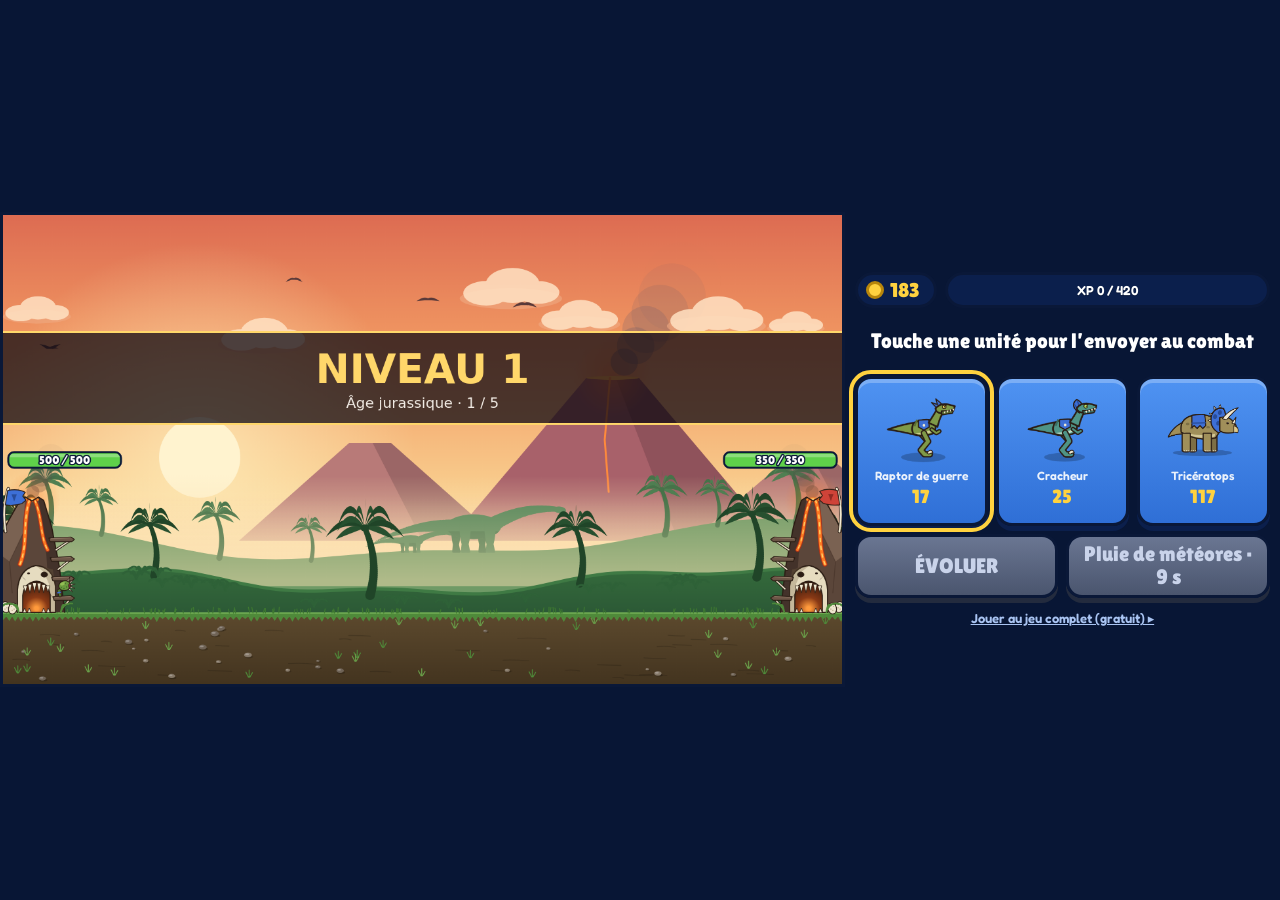
==== commit 54e54bb9: "v41 : animations médiévales, décor animé, équilibrage - Troupes médiévales animées image par image (" ====
--- a/jouable.html
+++ b/jouable.html
@@ -741,11 +741,11 @@
         { id: 'chevalier', name: 'Chevalier', kind: 'melee', cost: 3150, hp: 2330, dmg: 240, interval: 1.2, reach: 12, speed: 60, train: 3.0, w: 52, h: 64,
           look: { body: 'horse', weapon: 'lance', helmet: true }, desc: 'Charge lourde' },
         { id: 'mangonneau', name: 'Mangonneau', kind: 'ranged', elite: true, cost: 1200, hp: 959, dmg: 244, interval: 1.8, range: 250, speed: 30, train: 3.0, w: 56, h: 46,
-          look: { body: 'siege' }, projectile: { look: 'boulder', speed: 380, arc: true, splash: 55 }, desc: 'Engin de siège, tir en zone' },
+          look: { body: 'siege' }, projectile: { look: 'pierre-mangonneau', speed: 380, arc: true, splash: 55 }, desc: 'Engin de siège, tir en zone' },
       ],
       turrets: [
         { id: 'baliste', name: 'Baliste', cost: 4500, dmg: 218, interval: 1.2, range: 400, proj: 'bolt', projSpeed: 700 },
-        { id: 'catapulte-feu', name: 'Catapulte enflammée', cost: 6750, dmg: 242, interval: 1.8, range: 420, proj: 'fireball', projSpeed: 380, splash: 55, arc: true,
+        { id: 'catapulte-feu', name: 'Catapulte enflammée', cost: 6750, dmg: 242, interval: 1.8, range: 420, proj: 'poix', shape: 'fireball', projSpeed: 380, splash: 55, arc: true,
           burn: { dps: 48, duration: 3 } },
         { id: 'huile', name: "Chaudron d'huile", cost: 9000, dmg: 88, interval: 0.5, range: 120, proj: 'oil', projSpeed: 300, splash: 70, arc: true },
       ],
@@ -980,8 +980,11 @@
   difficulties: {
     facile: { name: 'Facile', desc: 'Les ennemis restent à distance : idéal pour découvrir le jeu.',
       rush: false, enemyStat: 1, enemyStatPerAge: 0, repair: 0.30 },
-    difficile: { name: 'Difficile', desc: 'Ruée ennemie à chaque niveau, ennemis bien plus forts d’âge en âge, base moins réparée : chaque erreur se paie.',
-      rush: true, enemyStat: 1.3, enemyStatPerAge: 0.2, repair: 0.15 },
+    // Correctif (21/11, simulateur, campagnes depuis une sauvegarde vierge) : à ×1,3 dès le Jurassique et ruée
+    // dès le niveau 2, le robot perdait aux niveaux 1-2 pendant 57 parties. Avec ×1,0 au départ (+0,23 par âge,
+    // l'Alien reste à ×3,3) et la ruée à partir du niveau 6 : tout débloqué en 65 parties, 46 h (×2,1 le facile).
+    difficile: { name: 'Difficile', desc: 'Ruée ennemie dès l’âge de pierre, ennemis bien plus forts d’âge en âge, base moins réparée : chaque erreur se paie.',
+      rush: true, rushFrom: 6, enemyStat: 1.0, enemyStatPerAge: 0.23, repair: 0.15 },
   },
 
   // --- Niveaux (5 par âge ; les ennemis appartiennent à l'âge du bloc) -----
@@ -1464,7 +1467,7 @@
   // Couleur des explosions à zone, selon le projectile
   const SPLASH_COLOR = { fireball: '#ff9a3c', oil: '#3b2a1a', mortar: '#ffb057', rocket: '#ff8a3c', plasma: '#7ef0c8',
     lava: '#ff6a2a', barrel: '#ff9a3c', lightning: '#bfe8ff', spore: '#9cff5a', flame: '#ff7a22', psi: '#d49bff',
-    jar: '#c9773a', steambomb: '#ffc27a', boiler: '#e8e2da' };
+    jar: '#c9773a', steambomb: '#ffc27a', boiler: '#e8e2da', poix: '#ff9a3c', 'pierre-mangonneau': '#b9a58a' };
 
   function pickWeighted(weights) {
     const total = weights.reduce((s, w) => s + w, 0);
@@ -1557,8 +1560,8 @@
         this.enemyTurrets = (L.enemyTurrets[a][b] || []).map(idx => ({ age: a, idx, cd: 1 }));
         this.isBoss = b + 1 === L.bossLevel;
         // Ruée d'ouverture : les premières unités ennemies du niveau sont « enragées » (voir levels.rush).
-        // Pas de ruée au tout premier niveau de la run : le temps de prendre ses marques.
-        this.rushLeft = L.rush && D.rush && this.levelNumber > 1 ? L.rush.units[b] || 0 : 0;
+        // Pas de ruée avant le niveau D.rushFrom (2 par défaut) : le temps de prendre ses marques.
+        this.rushLeft = L.rush && D.rush && this.levelNumber >= (D.rushFrom || 2) ? L.rush.units[b] || 0 : 0;
         this.rushTotal = this.rushLeft;
         this.ai = { gold: L.enemyStartGold[a], income: L.enemyIncome[a][b], pick: null, champT: L.championFirst };
         const P = C.prestige;
@@ -6243,15 +6246,55 @@
   };
 
   /* ---------------------------------------------------- projectiles, pouvoir */
+  // Projectiles au trait des images Gemini de l'âge (contour sombre épais, reflet clair) :
+  // carreau, pierre du mangonneau, boule de poix de la catapulte enflammée, huile bouillante.
   A.projectiles.bolt = function (ctx, p, dir) {
     ctx.translate(p.x, p.y); ctx.rotate(dir);
-    line(ctx, [-14, 0, 0, 0], '#5a4630', 2);
-    blob(ctx, STEEL, () => { ctx.moveTo(4.5, 0); ctx.lineTo(-2, -2.6); ctx.lineTo(-2, 2.6); }, 0.7);
-    ctx.fillStyle = '#c0392b'; ctx.fillRect(-15, -2, 4.5, 4);
-  };
-  A.projectiles.oil = function (ctx, p) {
-    ctx.fillStyle = '#2f2418'; ctx.beginPath(); ctx.moveTo(p.x - 5, p.y + 1); ctx.quadraticCurveTo(p.x - 5.5, p.y - 5, p.x, p.y - 9); ctx.quadraticCurveTo(p.x + 5.5, p.y - 5, p.x + 5, p.y + 1); ctx.quadraticCurveTo(p.x, p.y + 6.5, p.x - 5, p.y + 1); ctx.fill();
-    disc(ctx, p.x - 1.6, p.y - 1.5, 1.4, 'rgba(255,255,255,0.3)');
+    ctx.lineCap = 'round'; ctx.lineJoin = 'round';
+    ctx.strokeStyle = '#21180f'; ctx.lineWidth = 3.6; ctx.beginPath(); ctx.moveTo(-15, 0); ctx.lineTo(-1, 0); ctx.stroke();
+    ctx.strokeStyle = '#a77a45'; ctx.lineWidth = 1.8; ctx.beginPath(); ctx.moveTo(-14.5, 0); ctx.lineTo(-1, 0); ctx.stroke();
+    ctx.beginPath(); ctx.moveTo(5, 0); ctx.lineTo(-2, -3.2); ctx.lineTo(-1, 0); ctx.lineTo(-2, 3.2); ctx.closePath();
+    ctx.fillStyle = '#c9ced6'; ctx.fill(); ctx.strokeStyle = '#21180f'; ctx.lineWidth = 1.3; ctx.stroke();
+    ctx.fillStyle = '#e8e1cf';
+    ctx.beginPath(); ctx.moveTo(-15, 0); ctx.lineTo(-19, -3.5); ctx.lineTo(-12, -0.5); ctx.closePath(); ctx.fill(); ctx.stroke();
+    ctx.beginPath(); ctx.moveTo(-15, 0); ctx.lineTo(-19, 3.5); ctx.lineTo(-12, 0.5); ctx.closePath(); ctx.fill(); ctx.stroke();
+  };
+  A.projectiles['pierre-mangonneau'] = function (ctx, p, dir) {
+    // traînée de poussière, puis la pierre grise anguleuse de l'image, qui tourne
+    ctx.save(); ctx.translate(p.x, p.y); ctx.rotate(dir);
+    ctx.fillStyle = 'rgba(205,190,160,0.35)';
+    for (const [x, r] of [[-10, 4.5], [-17, 3.5], [-23, 2.5]]) { ctx.beginPath(); ctx.arc(x, 0, r, 0, TAU); ctx.fill(); }
+    ctx.restore();
+    ctx.translate(p.x, p.y); ctx.rotate((p.x + p.y) * 0.06);
+    ctx.beginPath();
+    [[8, 0], [5, -6], [-2, -8], [-7, -4], [-8, 2], [-4, 7], [3, 7], [7, 4]].forEach(([x, y], i) => (i ? ctx.lineTo(x, y) : ctx.moveTo(x, y)));
+    ctx.closePath(); ctx.fillStyle = '#8c8a86'; ctx.fill();
+    ctx.lineJoin = 'round'; ctx.strokeStyle = '#2b2622'; ctx.lineWidth = 2; ctx.stroke();
+    ctx.fillStyle = '#b4b1ab'; ctx.beginPath(); ctx.moveTo(-5, -4); ctx.lineTo(-1, -6.5); ctx.lineTo(3, -4.5); ctx.lineTo(-2, -2); ctx.closePath(); ctx.fill();
+    ctx.strokeStyle = '#5e5a55'; ctx.lineWidth = 1; ctx.beginPath(); ctx.moveTo(1, 1); ctx.lineTo(4, 4); ctx.moveTo(-3, 2); ctx.lineTo(-4, 5); ctx.stroke();
+  };
+  A.projectiles.poix = function (ctx, p, dir) {
+    // boule de poix en feu : traînée de flammes vacillante, boule sombre cernée, cœur incandescent
+    const fl = 0.85 + Math.sin(now() * 22 + p.x) * 0.15;
+    ctx.translate(p.x, p.y); ctx.rotate(dir);
+    ctx.fillStyle = 'rgba(255,120,30,0.55)';
+    ctx.beginPath(); ctx.moveTo(4, -6); ctx.quadraticCurveTo(-14 * fl, -7, -24 * fl, 0); ctx.quadraticCurveTo(-14 * fl, 7, 4, 6); ctx.closePath(); ctx.fill();
+    ctx.fillStyle = '#ffb02e';
+    ctx.beginPath(); ctx.moveTo(3, -4); ctx.quadraticCurveTo(-9 * fl, -4, -15 * fl, 0); ctx.quadraticCurveTo(-9 * fl, 4, 3, 4); ctx.closePath(); ctx.fill();
+    ctx.beginPath(); ctx.arc(0, 0, 6, 0, TAU); ctx.fillStyle = '#3a2a1e'; ctx.fill();
+    ctx.strokeStyle = '#1e1510'; ctx.lineWidth = 1.6; ctx.stroke();
+    ctx.fillStyle = '#ffd25a'; ctx.beginPath(); ctx.arc(1.5, -1.5, 3.2, 0, TAU); ctx.fill();
+    ctx.fillStyle = '#fff3c4'; ctx.beginPath(); ctx.arc(2.2, -2.2, 1.3, 0, TAU); ctx.fill();
+  };
+  A.projectiles.oil = function (ctx, p, dir) {
+    // giclée d'huile bouillante : goutte sombre luisante, gouttelettes, un peu de vapeur
+    ctx.fillStyle = 'rgba(235,225,200,0.45)'; ctx.beginPath(); ctx.arc(p.x - 4, p.y - 8, 3.5, 0, TAU); ctx.fill();
+    ctx.translate(p.x, p.y); ctx.rotate(dir);
+    ctx.beginPath(); ctx.moveTo(7, 0); ctx.quadraticCurveTo(2, -6, -5, -4); ctx.quadraticCurveTo(-9, 0, -5, 4); ctx.quadraticCurveTo(2, 6, 7, 0); ctx.closePath();
+    ctx.fillStyle = '#5a3c16'; ctx.fill(); ctx.strokeStyle = '#1e1408'; ctx.lineWidth = 1.6; ctx.stroke();
+    ctx.fillStyle = '#e0a640'; ctx.beginPath(); ctx.ellipse(1, -2, 3, 1.3, -0.3, 0, TAU); ctx.fill();
+    ctx.fillStyle = '#5a3c16';
+    for (const [x, y, r] of [[-11, -3, 1.8], [-14, 2, 1.4], [-9, 4, 1.2]]) { ctx.beginPath(); ctx.arc(x, y, r, 0, TAU); ctx.fill(); }
   };
   // Volée de flèches (pouvoir)
   A.drops.arrow = function (ctx, d) {
@@ -11731,7 +11774,7 @@
           <li>Achète des unités : elles avancent seules et attaquent la première cible devant elles. Les tireurs visent par-dessus tes troupes.</li>
           <li>Chaque ennemi tué rapporte de l’or et de l’XP. Avec assez d’XP, <b>Évoluer</b> te fait passer à l’âge suivant. Rien ne t’y oblige.</li>
           <li><b>5 niveaux par âge.</b> Gagner un niveau en ayant un âge de retard rapporte +${Math.round(P.outsiderPerAge * 100)} % de prestige. Le gagner vite rapporte jusqu’à +${Math.round(P.speedBonusMax * 100)} %.</li>
-          <li><b>Deux difficultés</b>, chacune avec sa propre progression (boutons en haut de cet écran). En <b>Difficile</b> : chaque niveau s’ouvre sur une <b>ruée</b> d’ennemis enragés (anneau rouge) qui foncent vers ta base, tous les ennemis ont +${Math.round((DH.enemyStat - 1) * 100)} % de PV et de dégâts, puis ${Math.round(DH.enemyStatPerAge * 100)} points de plus à chaque âge, et ta base n’est réparée que de ${pct(DH.repair)} entre deux niveaux (${pct(C.difficulties.facile.repair)} en Facile).</li>
+          <li><b>Deux difficultés</b>, chacune avec sa propre progression (boutons en haut de cet écran). En <b>Difficile</b> : à partir du niveau ${DH.rushFrom || 2}, chaque niveau s’ouvre sur une <b>ruée</b> d’ennemis enragés (anneau rouge) qui foncent vers ta base ; les ennemis gagnent ${Math.round(DH.enemyStatPerAge * 100)} % de PV et de dégâts à chaque âge (×${(DH.enemyStat + DH.enemyStatPerAge * 10).toFixed(1).replace('.', ',')} à l’âge extra-terrestre), et ta base n’est réparée que de ${pct(DH.repair)} entre deux niveaux (${pct(C.difficulties.facile.repair)} en Facile).</li>
           <li>Dans un niveau, les kills rapportent au plus autant de prestige que la victoire elle-même : inutile de traîner pour farmer.</li>
           <li>Parmi les récompenses, des <b>éléments</b> peuvent apparaître : ❄️ Glace (ralentit), 🔥 Feu (brûlure), ⚡ Foudre (rebonds). Un seul élément par run, qui peut monter jusqu’au niveau 3.</li>
           <li>Au bout de ${fmtTime(C.levels.reinforcements.startAfter)}, l’ennemi reçoit des <b>renforts</b> : +${Math.round(C.levels.reinforcements.statPerStep * 100)} % de puissance toutes les ${C.levels.reinforcements.every} s. Ne t’éternise pas.</li>
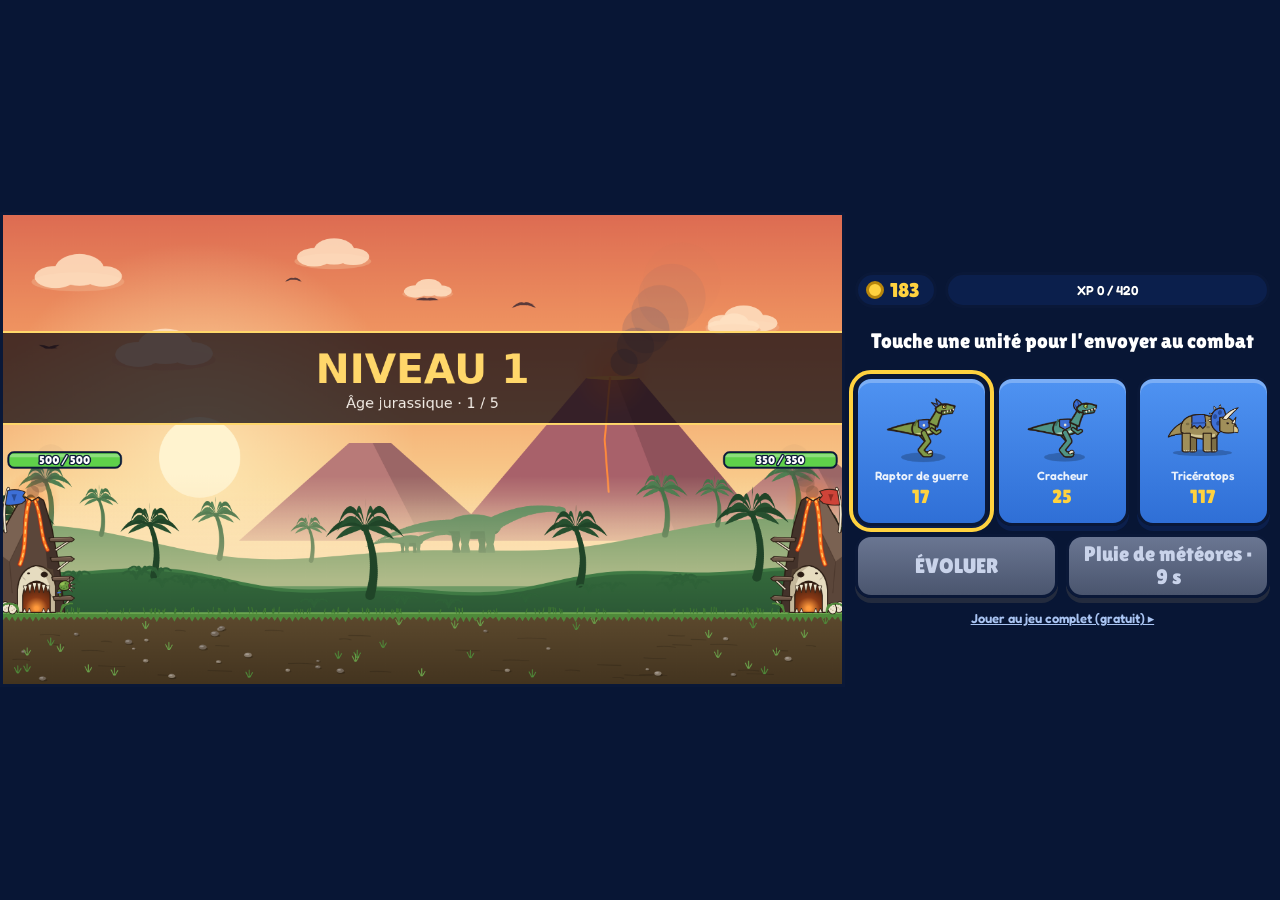
==== commit b0ad0654: "v42 : Jurassique, Magma, Pierre et Antiquité dessinés - Personnages en images (planches Gemini) : di" ====
--- a/jouable.html
+++ b/jouable.html
@@ -679,7 +679,7 @@
         { id: 'mammouth', name: 'Mammouth de guerre', kind: 'melee', cost: 300, hp: 484, dmg: 72, interval: 1.4, reach: 12, speed: 38, train: 3.0, w: 50, h: 58,
           look: { body: 'mammoth', weapon: 'spear' }, desc: 'Lourd, encaisse beaucoup' },
         { id: 'chaman', name: 'Chaman', kind: 'ranged', elite: true, cost: 135, hp: 194, dmg: 50, interval: 1.8, range: 200, speed: 40, train: 2.5, w: 24, h: 48,
-          look: { body: 'human', weapon: 'staff', hat: 'horns' }, projectile: { look: 'fireball', speed: 380, arc: true, splash: 40 }, desc: 'Pots de braises en zone' },
+          look: { body: 'human', weapon: 'staff', hat: 'horns' }, projectile: { look: 'pot-braises', speed: 380, arc: true, splash: 40 }, desc: 'Pots de braises en zone' },
         // Chaman réduit au simulateur : à 64 dégâts, portée 220 et zone 50, il faisait passer le robot
         // de 6 à 20 assauts sur 24 avec 2 âges (le boss du N10 ne tenait plus). Maintenant : 14 sur 24.
       ],
@@ -1467,7 +1467,7 @@
   // Couleur des explosions à zone, selon le projectile
   const SPLASH_COLOR = { fireball: '#ff9a3c', oil: '#3b2a1a', mortar: '#ffb057', rocket: '#ff8a3c', plasma: '#7ef0c8',
     lava: '#ff6a2a', barrel: '#ff9a3c', lightning: '#bfe8ff', spore: '#9cff5a', flame: '#ff7a22', psi: '#d49bff',
-    jar: '#c9773a', steambomb: '#ffc27a', boiler: '#e8e2da', poix: '#ff9a3c', 'pierre-mangonneau': '#b9a58a' };
+    jar: '#c9773a', steambomb: '#ffc27a', boiler: '#e8e2da', poix: '#ff9a3c', 'pierre-mangonneau': '#b9a58a', 'pot-braises': '#ff9a3c' };
 
   function pickWeighted(weights) {
     const total = weights.reduce((s, w) => s + w, 0);
@@ -4152,6 +4152,7 @@
         case 'boulder':
           ctx.fillStyle = '#7d6a55'; ctx.beginPath(); ctx.arc(p.x, p.y, 7, 0, Math.PI * 2); ctx.fill();
           ctx.strokeStyle = '#5c4b3a'; ctx.lineWidth = 1.5; ctx.stroke(); break;
+        case 'pot-braises':   // pot du chaman, tant que son image (js/sprites.js) n'est pas chargée
         case 'fireball':
           ctx.fillStyle = 'rgba(255,170,60,0.45)'; ctx.beginPath(); ctx.arc(p.x, p.y, 11, 0, Math.PI * 2); ctx.fill();
           ctx.fillStyle = '#ff7a22'; ctx.beginPath(); ctx.arc(p.x, p.y, 6, 0, Math.PI * 2); ctx.fill(); break;
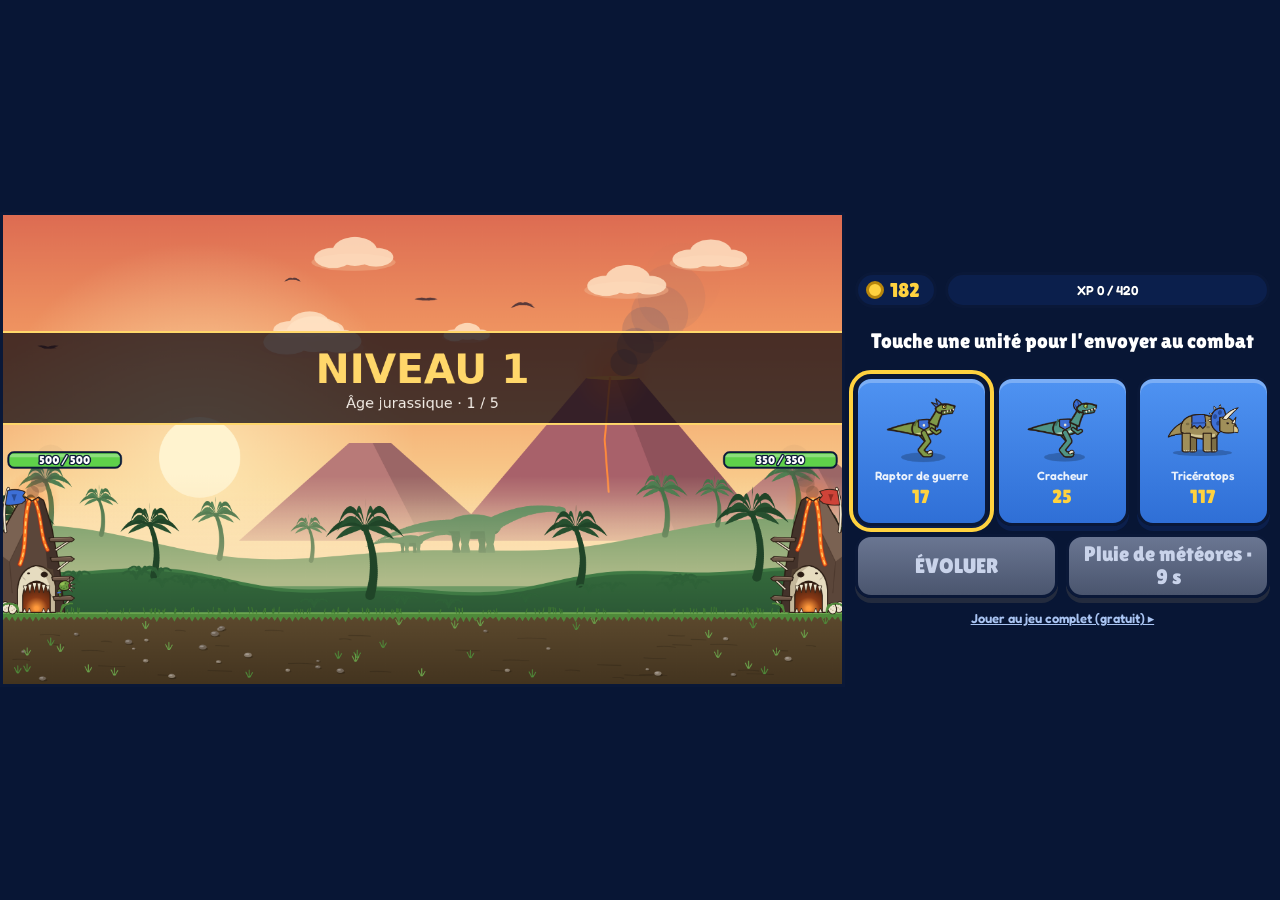
==== commit 5f67a0b3: "v43 : tourelles sur les bases dessinées, impacts en images, tout se charge au lancement - Les tourel" ====
--- a/jouable.html
+++ b/jouable.html
@@ -1620,6 +1620,10 @@
     }
 
     turretPos(side, slot) {
+      // Base dessinée (js/decors.js) : les tourelles se posent sur ses toits et ses remparts.
+      const look = side === 1 ? C.ages[this.run.age].base.look : this.mode === 'assault' ? 'citadel' : C.ages[this.enemyAge].base.look;
+      const E = PA.Decors && PA.Decors.emplacements(look), e = E && E[slot];
+      if (e) return { x: side === 1 ? e[0] : W.width - e[0], y: e[1] - 8, dessin: true };
       return { x: side === 1 ? 92 : W.width - 92, y: GROUND - 34 - slot * SLOT_DY };
     }
 
@@ -2249,6 +2253,9 @@
         const color = SPLASH_COLOR[p.look] || '#b9a58a';
         this.particles.push({ ring: true, x, y: GROUND - 6, r: 4, maxR: p.splash, life: 0.35, max: 0.35, color });
         this.spark(x, GROUND - 8, color, 8);
+        // Impact dessiné (sprites.js) pour les projectiles qui en ont un
+        if (PA.Sprites && PA.Sprites.impact && PA.Sprites.impact[p.look])
+          this.particles.push({ impact: p.look, x, y: GROUND + 2, taille: p.splash, life: 0.45, max: 0.45 });
       } else if (p.target) {
         if (!p.target.dead) {
           this.damageUnit(p.target, p.dmg, false, 'tir');
@@ -2381,7 +2388,7 @@
       for (const p of this.particles) {
         p.life -= dt;
         if (p.ring) { p.r += (p.maxR / p.max) * dt; continue; }
-        if (p.bolt) continue;
+        if (p.bolt || p.impact) continue;
         p.x += p.vx * dt; p.y += p.vy * dt; p.vy += 420 * dt;
       }
       this.particles = this.particles.filter(p => p.life > 0);
@@ -2894,7 +2901,9 @@
       }
       ctx.restore();
 
-      if (hpInfo) this.baseBar(ctx, side, GROUND - def.height - 66, hpInfo);
+      // au-dessus de la base dessinée (plus haute que l'ancienne), pour ne pas cacher les tourelles du toit
+      const hd = PA.Decors && PA.Decors.haut(def.look);
+      if (hpInfo) this.baseBar(ctx, side, GROUND - Math.max(def.height + 66, hd ? hd + 44 : 0), hpInfo);
     },
 
     // Barre de vie d'une base : assez grande pour être lue sur un téléphone.
@@ -2989,6 +2998,8 @@
         ctx.save();
         ctx.translate(pos.x, pos.y);
         ctx.scale(side, 1);
+        // sur une base dessinée (plus grande), les tourelles grandissent aussi, pied fixe (y = 8)
+        if (pos.dessin) { ctx.translate(0, 8); ctx.scale(1.35, 1.35); ctx.translate(0, -8); }
         // Avec les nouveaux graphismes, c'est la base qui dessine les supports des tourelles.
         if (!this.art) { ctx.fillStyle = '#5b4332'; ctx.fillRect(-14, 6, 30, 5); }
         const t = list[i];
@@ -4418,8 +4429,9 @@
     particles(ctx, b) {
       const nouveau = PA.Fx && PA.Fx.actif();   // un autre style d'effets remplace les carrés et les anneaux d'avant
       for (const p of b.particles) {
+        const a = Math.max(0, p.life / p.max);
+        if (p.impact) { PA.Sprites.dessinerImpact(ctx, p, a); continue; }   // image d'impact : quel que soit le style d'effets
         if (nouveau && !p.bolt) continue;
-        const a = Math.max(0, p.life / p.max);
         if (p.ring) {
           ctx.strokeStyle = p.color; ctx.globalAlpha = a; ctx.lineWidth = 3;
           ctx.beginPath(); ctx.ellipse(p.x, p.y, p.r, p.r * 0.35, 0, 0, Math.PI * 2); ctx.stroke();
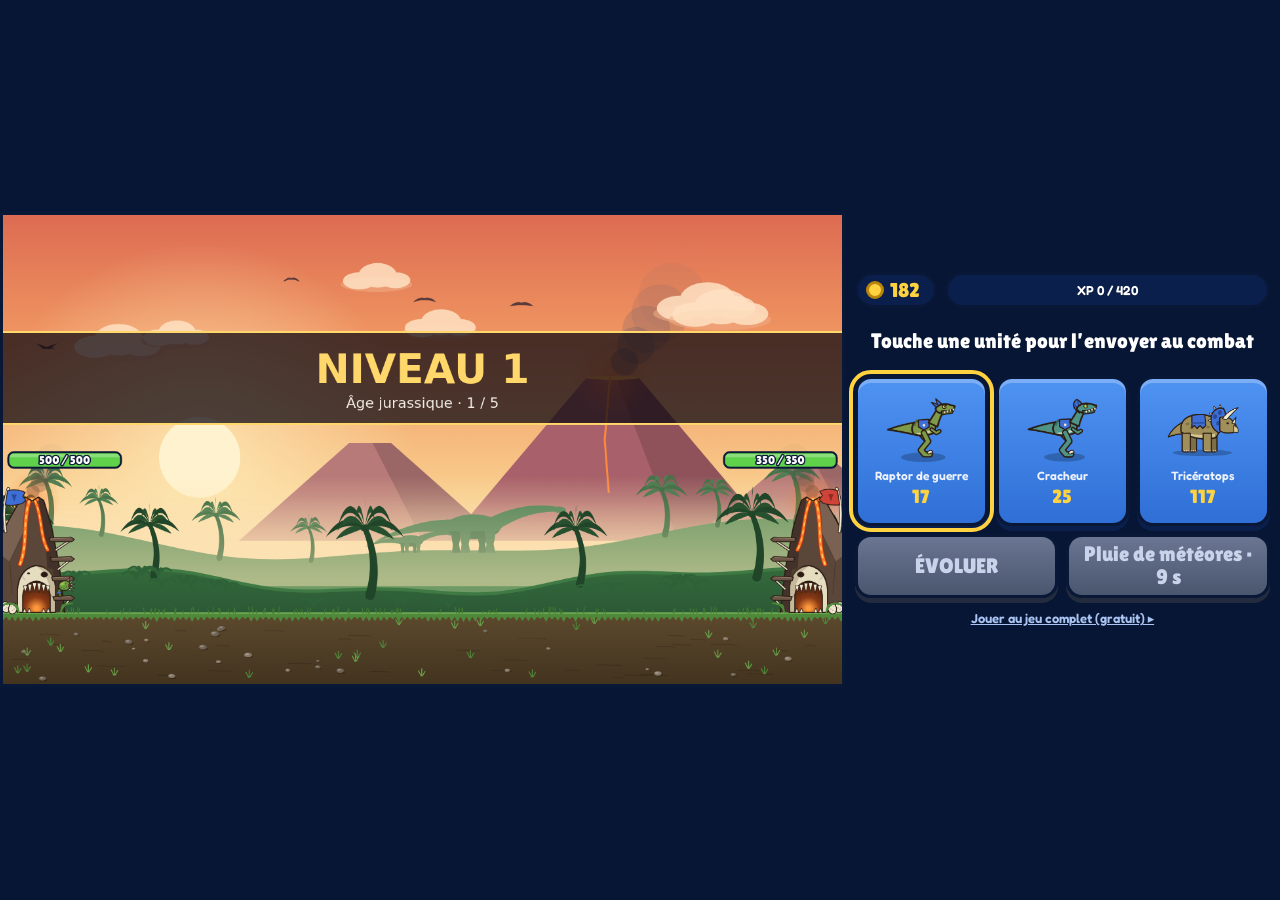
==== commit 2bcb9757: "v44 : le Jurassique n'est plus un mur au niveau 3 Au premier âge, les deux camps ont les mêmes unité" ====
--- a/jouable.html
+++ b/jouable.html
@@ -1024,6 +1024,10 @@
     enemyStartGold: [60, 200, 600, 1800, 5400, 16200, 48600, 145800, 437400, 1312200, 3936600],
     // PV ET dégâts des ennemis : la puissance réelle monte à peu près au carré (1,16² ≈ 1,35)
     statMult: [1, 1.04, 1.08, 1.12, 1.16],
+    // Au premier âge, les deux camps ont les mêmes unités (pas encore d'évolution) : +8 % suffisait à gagner
+    // chaque duel, et le N3 tuait la plupart des premières runs (simulateur, 24/11). Courbe plus douce ;
+    // le boss du N10 reste le mur de la première run, et le boss du N5 reste dur sans évoluer.
+    statMultPremierAge: [1, 1, 1.02, 1.04, 1.06],
     // index des tourelles ennemies, par âge puis par niveau
     enemyTurrets: [
       [[], [], [0], [0], [0]],
@@ -1554,7 +1558,7 @@
       this.diffStat = D.enemyStat + (D.enemyStatPerAge || 0) * this.enemyAge;
       if (this.mode === 'level') {
         const a = this.enemyAge, b = this.blockIndex;
-        this.statMult = L.statMult[b] * this.diffStat;
+        this.statMult = ((a === 0 && L.statMultPremierAge) || L.statMult)[b] * this.diffStat;
         const hp = L.enemyBaseHp[a][b];
         this.enemyBase = { hp, maxHp: hp, invulnerable: false };
         this.enemyTurrets = (L.enemyTurrets[a][b] || []).map(idx => ({ age: a, idx, cd: 1 }));
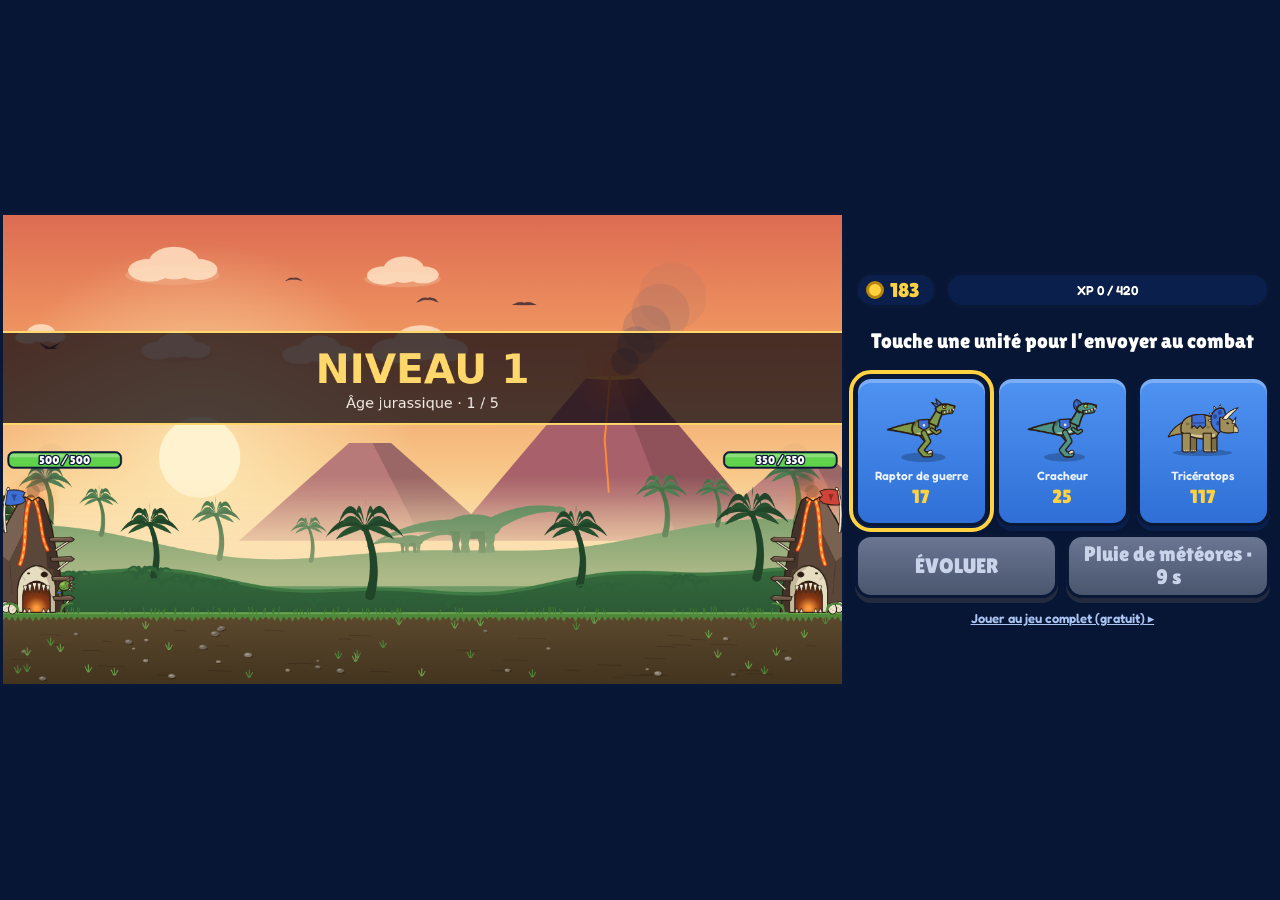
==== commit 2648ffea: "v45 : poses vivantes, pouvoirs ultimes en images - Les unités en poses fixes s'animent : fondu entre" ====
--- a/jouable.html
+++ b/jouable.html
@@ -2347,7 +2347,9 @@
           this.spark(d.x, GROUND - 6, fx.color, fx.sparks);
           if (fx.ring) this.particles.push({ ring: true, x: d.x, y: GROUND - 6, r: 4, maxR: d.radius, life: 0.35, max: 0.35, color: fx.color });
           if (fx.shake) this.shake = Math.max(this.shake, fx.shake);
-          if (d.apres) d.apres(d);                 // Éruption : la bombe de lave laisse une flaque
+          if (PA.Sprites && PA.Sprites.impact && PA.Sprites.impact[d.look])   // cratère dessiné (sprites.js)
+            this.particles.push({ impact: d.look, x: d.x, y: GROUND + 2, taille: d.radius, life: 0.55, max: 0.55 });
+          if (d.apres) d.apres(d);                // Éruption : la bombe de lave laisse une flaque
         }
       }
       this.drops = this.drops.filter(d => !d.dead);
@@ -9657,8 +9659,8 @@
     // Âge caché (js/magma.js) : il prend la place de la Pierre dans les runs où on plonge dans le volcan.
     magma: [
       { id: 'souffle-volcan', name: 'Souffle du volcan', type: 'push', dist: 90, k: 1, chill: 0.5, t: 4, desc: 'Une bouffée de cendres brûlantes repousse les ennemis et les ralentit de moitié pendant 4 secondes.' },
-      { id: 'coulee', name: 'Coulée', type: 'zone', ou: 'ligne', t: 5, effet: 'burn', k: 0.9, look: 'flammes', desc: 'Une rivière de lave traverse le terrain : les ennemis brûlent pendant 5 secondes.' },
-      { id: 'carapace', name: 'Carapace d’obsidienne', type: 'guard', t: 5, k: 0.7, look: 'tortue', desc: 'Tes unités et ta base encaissent 70 % de dégâts en moins pendant 5 secondes.' },
+      { id: 'coulee', name: 'Coulée', type: 'zone', ou: 'ligne', t: 5, effet: 'burn', k: 0.9, look: 'flammes', image: 'coulee', desc: 'Une rivière de lave traverse le terrain : les ennemis brûlent pendant 5 secondes.' },
+      { id: 'carapace', name: 'Carapace d’obsidienne', type: 'guard', t: 5, k: 0.7, look: 'tortue', image: 'carapace', desc: 'Tes unités et ta base encaissent 70 % de dégâts en moins pendant 5 secondes.' },
     ],
     antiquite: [
       { id: 'tortue', name: 'Formation tortue', type: 'guard', t: 5, k: 0.85, look: 'tortue', desc: 'Tes unités et ta base encaissent 85 % de dégâts en moins pendant 5 secondes.' },
@@ -9803,7 +9805,7 @@
         let x0 = PF + 30, x1 = EF - 10;
         if (sp.ou === 'base') { x0 = PF; x1 = PF + sp.large; }
         if (sp.ou === 'front') { const f = front(this); x0 = f - 40; x1 = x0 + sp.large; }
-        pw.zones.push({ x0, x1, t: 0, max: sp.t, effet: sp.effet, dps: dmg, look: sp.look });
+        pw.zones.push({ x0, x1, t: 0, max: sp.t, effet: sp.effet, dps: dmg, look: sp.look, image: sp.image });   // image : dessin de js/sprites.js
         break;
       }
       case 'stun':
@@ -9813,7 +9815,7 @@
         this.shake = Math.max(this.shake, 0.2);
         break;
       case 'blind': pw.blind = sp.t; break;
-      case 'guard': pw.guard = sp.t; pw.guardK = sp.k; pw.guardLook = sp.look; break;
+      case 'guard': pw.guard = sp.t; pw.guardMax = sp.t; pw.guardK = sp.k; pw.guardLook = sp.look; pw.guardImage = sp.image; break;
       case 'haste': pw.haste = sp.t; break;
       case 'turretHaste': pw.turretHaste = sp.t; break;
       case 'push':
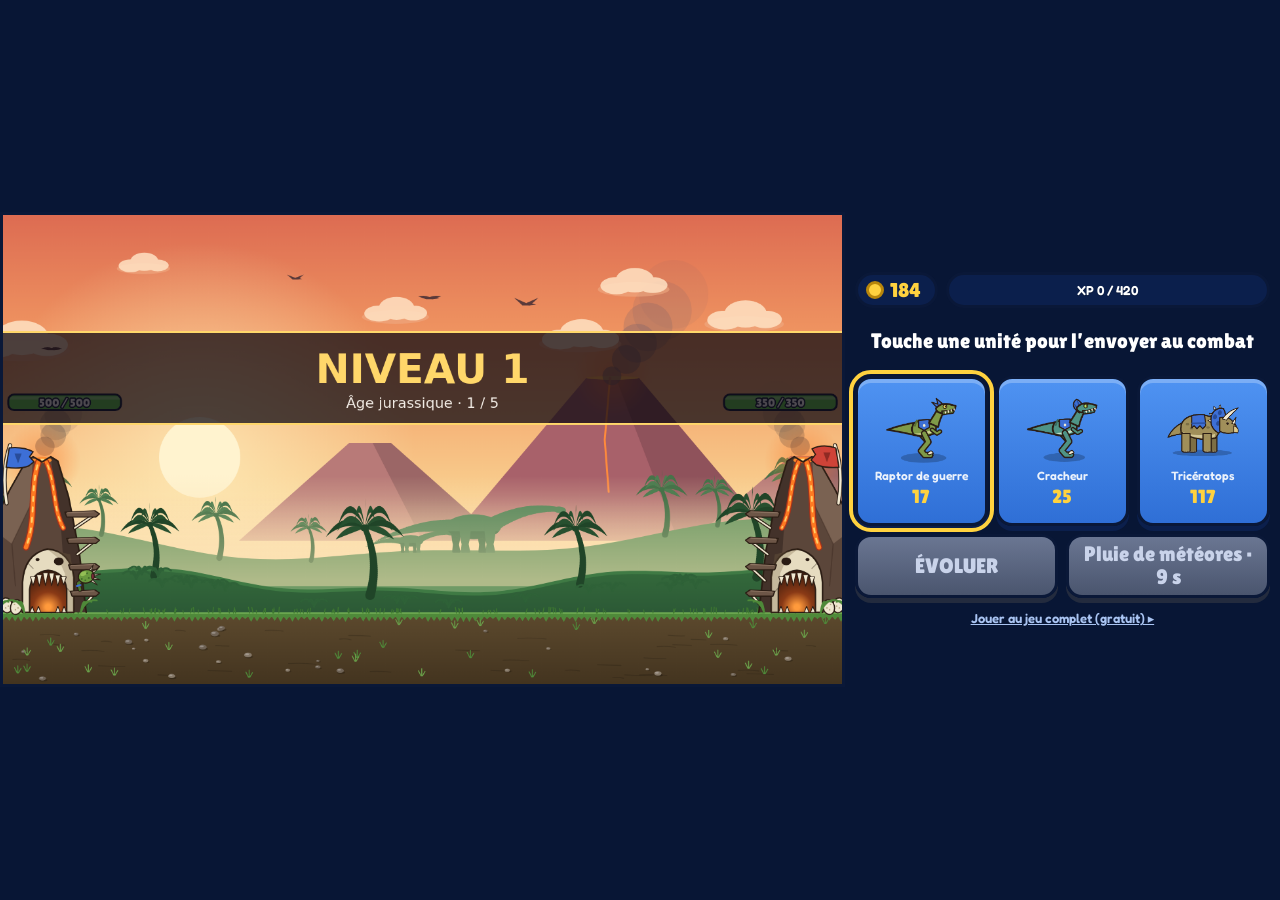
==== commit aa13c2fa: "v46 : unités et bases affichées plus grandes Unités ×1,3 et bases (avec leurs tourelles) ×1,35, pied" ====
--- a/jouable.html
+++ b/jouable.html
@@ -589,6 +589,10 @@
     height: 720,
     groundY: 610,
     baseWidth: 110,        // largeur d'une base ; joueur à gauche, ennemi à droite
+    // Taille d'affichage (25 novembre : « le jeu paraît très petit ») : unités et bases sont dessinées plus
+    // grandes, pieds au sol. Rien ne change pour le jeu lui-même (positions, portées, collisions).
+    echelleUnites: 1.3,
+    echelleBases: 1.35,
   },
 
   // --- Économie du joueur ---------------------------------------------------
@@ -1627,8 +1631,11 @@
       // Base dessinée (js/decors.js) : les tourelles se posent sur ses toits et ses remparts.
       const look = side === 1 ? C.ages[this.run.age].base.look : this.mode === 'assault' ? 'citadel' : C.ages[this.enemyAge].base.look;
       const E = PA.Decors && PA.Decors.emplacements(look), e = E && E[slot];
-      if (e) return { x: side === 1 ? e[0] : W.width - e[0], y: e[1] - 8, dessin: true };
-      return { x: side === 1 ? 92 : W.width - 92, y: GROUND - 34 - slot * SLOT_DY };
+      // La base est affichée agrandie (world.echelleBases), depuis son pied au bord de l'écran : ses emplacements aussi.
+      const EB = W.echelleBases || 1;
+      const pied = e ? e[1] : GROUND - 26 - slot * SLOT_DY;          // pied de la tourelle (8 sous son origine)
+      const x = (e ? e[0] : 92) * EB, y = GROUND + (pied - GROUND) * EB - 8;
+      return { x: side === 1 ? x : W.width - x, y, dessin: !!e };
     }
 
     canSpawn(side, w) {
@@ -2123,7 +2130,7 @@
       } else {
         const p = u.def.projectile;
         const sx = u.x + u.side * 8;
-        const sy = GROUND - (u.alt || 0) - u.h * 0.62;
+        const sy = GROUND - (u.alt || 0) - u.h * 0.62 * (W.echelleUnites || 1);   // à hauteur du dessin agrandi
         if (PA.Fx) PA.Fx.tir(this, sx, sy, u.side);
         this.fire({
           owner: u.side, x: sx, y: sy, target, look: p.look, speed: p.speed, dmg,
@@ -2703,6 +2710,8 @@
     base(ctx, side, def, hpInfo) {
       ctx.save();
       if (side === -1) { ctx.translate(W, 0); ctx.scale(-1, 1); }
+      const EB = C.world.echelleBases || 1;   // base agrandie depuis son pied, au bord de l'écran
+      ctx.translate(0, GROUND); ctx.scale(EB, EB); ctx.translate(0, -GROUND);
       const h = def.height;
       const baseArt = this.art && this.art.bases[def.look];
       if (baseArt) {
@@ -2909,7 +2918,7 @@
 
       // au-dessus de la base dessinée (plus haute que l'ancienne), pour ne pas cacher les tourelles du toit
       const hd = PA.Decors && PA.Decors.haut(def.look);
-      if (hpInfo) this.baseBar(ctx, side, GROUND - Math.max(def.height + 66, hd ? hd + 44 : 0), hpInfo);
+      if (hpInfo) this.baseBar(ctx, side, GROUND - Math.max(def.height + 50, hd ? hd + 22 : 0) * (C.world.echelleBases || 1) - 24, hpInfo);
     },
 
     // Barre de vie d'une base : assez grande pour être lue sur un téléphone.
@@ -3005,7 +3014,8 @@
         ctx.translate(pos.x, pos.y);
         ctx.scale(side, 1);
         // sur une base dessinée (plus grande), les tourelles grandissent aussi, pied fixe (y = 8)
-        if (pos.dessin) { ctx.translate(0, 8); ctx.scale(1.35, 1.35); ctx.translate(0, -8); }
+        const kt = (pos.dessin ? 1.35 : 1) * (C.world.echelleBases || 1);
+        if (kt !== 1) { ctx.translate(0, 8); ctx.scale(kt, kt); ctx.translate(0, -8); }
         // Avec les nouveaux graphismes, c'est la base qui dessine les supports des tourelles.
         if (!this.art) { ctx.fillStyle = '#5b4332'; ctx.fillRect(-14, 6, 30, 5); }
         const t = list[i];
@@ -3294,10 +3304,12 @@
       const s = u.h / baseH;
       if (u.cache) return;                     // champion sous terre (js/champions.js) : on ne voit que la galerie
       const alt = u.alt || 0;                  // unité en l'air : volant, saut, parachute
+      const EU = C.world.echelleUnites || 1;  // unité affichée plus grande, pieds au sol (rien ne change en jeu)
       ctx.save();
       ctx.fillStyle = 'rgba(0,0,0,0.22)';
-      ctx.beginPath(); ctx.ellipse(u.x, GROUND + 1, u.w * 0.55 * (alt ? 0.7 : 1), alt ? 3 : 4, 0, 0, Math.PI * 2); ctx.fill();
+      ctx.beginPath(); ctx.ellipse(u.x, GROUND + 1, u.w * 0.55 * EU * (alt ? 0.7 : 1), (alt ? 3 : 4) * EU, 0, 0, Math.PI * 2); ctx.fill();
       ctx.translate(u.x, GROUND - alt);
+      ctx.scale(EU, EU);
       if (u.renverse > 0) ctx.rotate(-u.side * 0.5 * Math.min(1, u.renverse));   // renversé par une charge
       if (u.ecrase > 0) ctx.scale(1, 1 - 0.4 * u.ecrase);                       // écrasé par le Monstre-camion
       // Élément de la run : un anneau coloré aux pieds de tes unités.
@@ -4139,7 +4151,8 @@
     unitBar(ctx, u) {
       if (u.hp >= u.maxHp && !u.isChampion || u.cache) return;
       const bw = Math.max(24, u.w * 0.8);
-      const x = u.x - bw / 2, y = GROUND - (u.alt || 0) - u.h - 12;
+      // (× 1,12 : les personnages en images dépassent un peu la hauteur de leur dessin en code)
+      const x = u.x - bw / 2, y = GROUND - (u.alt || 0) - u.h * (C.world.echelleUnites || 1) * 1.12 - 10;
       const k = Math.max(0, u.hp / u.maxHp);
       ctx.fillStyle = 'rgba(0,0,0,0.5)'; ctx.fillRect(x, y, bw, 4);
       ctx.fillStyle = u.side === 1 ? '#6fd06b' : '#f06a55';
@@ -9641,6 +9654,7 @@
 (function () {
   const C = PA.CONFIG, K = PA.BattleConst, GROUND = K.GROUND, PF = K.PLAYER_FRONT, EF = K.ENEMY_FRONT;
   const TAU = Math.PI * 2, INK = '#0a1838';
+  const EU = C.world.echelleUnites || 1;   // unités affichées agrandies (js/render.js)
   const rand = (a, b) => a + Math.random() * (b - a), cl = (x, a, b) => Math.max(a, Math.min(b, x));
 
   // ---------------------------------------------------------------- la table des pouvoirs
@@ -9979,20 +9993,20 @@
     }
     for (const u of b.eu) {
       if (u.dead) continue;
-      if (u.stun > 0.2) for (let i = 0; i < 3; i++) etoile(u.x + Math.cos(T * 5 + i * TAU / 3) * 13, GROUND - u.h - 12 + Math.sin(T * 5 + i * TAU / 3) * 4, 6, pw.ondeLook === 'temps' || pw.ondeLook === 'iem' ? '#9fe3ff' : '#ffd23f');
-      if (u.poison > 0) { const k = (T * 1.6 + u.x * 0.01) % 1; rond(u.x + Math.sin(u.x) * 8, GROUND - u.h - 4 - k * 18, 4 * (1 - k) + 1, '#8dd65a', 1.5); }
+      if (u.stun > 0.2) for (let i = 0; i < 3; i++) etoile(u.x + Math.cos(T * 5 + i * TAU / 3) * 13, GROUND - (u.h * EU) - 12 + Math.sin(T * 5 + i * TAU / 3) * 4, 6, pw.ondeLook === 'temps' || pw.ondeLook === 'iem' ? '#9fe3ff' : '#ffd23f');
+      if (u.poison > 0) { const k = (T * 1.6 + u.x * 0.01) % 1; rond(u.x + Math.sin(u.x) * 8, GROUND - (u.h * EU) - 4 - k * 18, 4 * (1 - k) + 1, '#8dd65a', 1.5); }
     }
     for (const u of b.pu) {
       if (u.dead) continue;
-      if (u.converti) { c.save(); c.translate(u.x, GROUND - u.h - 14); c.rotate(T * 5); c.beginPath(); c.arc(0, 0, 9, 0, 4.6); c.lineWidth = 7; c.strokeStyle = INK; c.stroke(); c.lineWidth = 3.5; c.strokeStyle = '#d58bff'; c.stroke(); c.restore(); }
+      if (u.converti) { c.save(); c.translate(u.x, GROUND - (u.h * EU) - 14); c.rotate(T * 5); c.beginPath(); c.arc(0, 0, 9, 0, 4.6); c.lineWidth = 7; c.strokeStyle = INK; c.stroke(); c.lineWidth = 3.5; c.strokeStyle = '#d58bff'; c.stroke(); c.restore(); }
       if (u.arrivee > 0 && u.para) {                        // le parachute se replie au-dessus du soldat qui vient de se poser
-        const k = u.arrivee / 0.9, y = GROUND - u.h - 18 - k * 26;
+        const k = u.arrivee / 0.9, y = GROUND - (u.h * EU) - 18 - k * 26;
         c.save(); c.globalAlpha = Math.min(1, k * 2);
-        ligne(u.x - 24 * k - 4, y, u.x, GROUND - u.h + 4, INK, 2); ligne(u.x + 24 * k + 4, y, u.x, GROUND - u.h + 4, INK, 2);
+        ligne(u.x - 24 * k - 4, y, u.x, GROUND - (u.h * EU) + 4, INK, 2); ligne(u.x + 24 * k + 4, y, u.x, GROUND - (u.h * EU) + 4, INK, 2);
         c.beginPath(); c.ellipse(u.x, y, 26 * k + 6, 20 * k + 4, 0, Math.PI, TAU); c.closePath(); c.fillStyle = '#7fb069'; c.fill(); trait(2.5); c.restore();
-      } else if (u.arrivee > 0) { c.save(); c.globalAlpha = u.arrivee / 0.5; c.beginPath(); c.arc(u.x, GROUND - u.h / 2, u.h * (1.2 - u.arrivee), 0, TAU); c.lineWidth = 4; c.strokeStyle = '#ffd23f'; c.stroke(); c.restore(); }
-      if (pw.haste > 0) { c.save(); c.globalAlpha = 0.35 * Math.min(1, pw.haste); c.beginPath(); c.arc(u.x, GROUND - u.h / 2, u.h * 0.62 + 2 * Math.sin(T * 10 + u.x), 0, TAU); c.fillStyle = '#ff8a3c'; c.fill(); c.restore(); for (let j = 0; j < 3; j++) ligne(u.x - u.w / 2 - 6 - j * 5, GROUND - 10 - j * 12, u.x - u.w / 2 - 22 - j * 5, GROUND - 10 - j * 12, '#ffd23f', 2.5); }
-      if (pw.guard > 0 && pw.guardLook === 'tortue') { c.save(); c.globalAlpha = Math.min(1, pw.guard * 2); c.translate(u.x + u.w / 2 + 4, GROUND - u.h * 0.5); rect(-9, -16, 18, 32, '#c9a13a', 7); rond(0, 0, 4, '#ffe9a0', 2); c.restore(); }
+      } else if (u.arrivee > 0) { c.save(); c.globalAlpha = u.arrivee / 0.5; c.beginPath(); c.arc(u.x, GROUND - (u.h * EU) / 2, (u.h * EU) * (1.2 - u.arrivee), 0, TAU); c.lineWidth = 4; c.strokeStyle = '#ffd23f'; c.stroke(); c.restore(); }
+      if (pw.haste > 0) { c.save(); c.globalAlpha = 0.35 * Math.min(1, pw.haste); c.beginPath(); c.arc(u.x, GROUND - (u.h * EU) / 2, (u.h * EU) * 0.62 + 2 * Math.sin(T * 10 + u.x), 0, TAU); c.fillStyle = '#ff8a3c'; c.fill(); c.restore(); for (let j = 0; j < 3; j++) ligne(u.x - u.w / 2 - 6 - j * 5, GROUND - 10 - j * 12, u.x - u.w / 2 - 22 - j * 5, GROUND - 10 - j * 12, '#ffd23f', 2.5); }
+      if (pw.guard > 0 && pw.guardLook === 'tortue') { c.save(); c.globalAlpha = Math.min(1, pw.guard * 2); c.translate(u.x + u.w / 2 + 4, GROUND - (u.h * EU) * 0.5); rect(-9, -16, 18, 32, '#c9a13a', 7); rond(0, 0, 4, '#ffe9a0', 2); c.restore(); }
     }
     if (pw.guard > 0 && pw.guardLook === 'dome') {
       const tete = b.pu.find(u => !u.dead), x1 = Math.max(PF + 120, tete ? tete.x + 50 : 0), cx = (x1 - 20) / 2 + 10, r = (x1 + 20) / 2, a = Math.min(1, pw.guard * 2);
@@ -10199,7 +10213,7 @@
   // ---------------------------------------------------------------- outils
   const etatDe = b => b.chx || (b.chx = { zones: [], oeufs: [], bombes: [], fx: [], relever: [] });
   const texte = (b, x, y, s, col = '#fff') => b.texts.push({ x, y, text: s, life: 1.5, color: col });
-  const titre = (b, u, s, col) => texte(b, u.x, GROUND - u.h - 34 - (u.alt || 0), s, col);
+  const titre = (b, u, s, col) => texte(b, u.x, GROUND - u.h * (PA.CONFIG.world.echelleUnites || 1) - 34 - (u.alt || 0), s, col);
   const anneau = (b, x, r, col) => b.particles.push({ ring: true, x, y: GROUND - 6, r: 4, maxR: r, life: 0.45, max: 0.45, color: col });
   const poussiere = (b, x, n, col = 'rgba(190,170,130,0.85)') => { for (let i = 0; i < n; i++) b.particles.push({ x: x + rand(-20, 20), y: GROUND - rand(0, 10), vx: rand(-90, 90), vy: rand(-120, -20), life: rand(0.3, 0.7), max: 0.7, color: col, size: rand(3, 6) }); };
   const vivant = f => f && !f.dead && !f.cache && !f.chute && !f.porte;
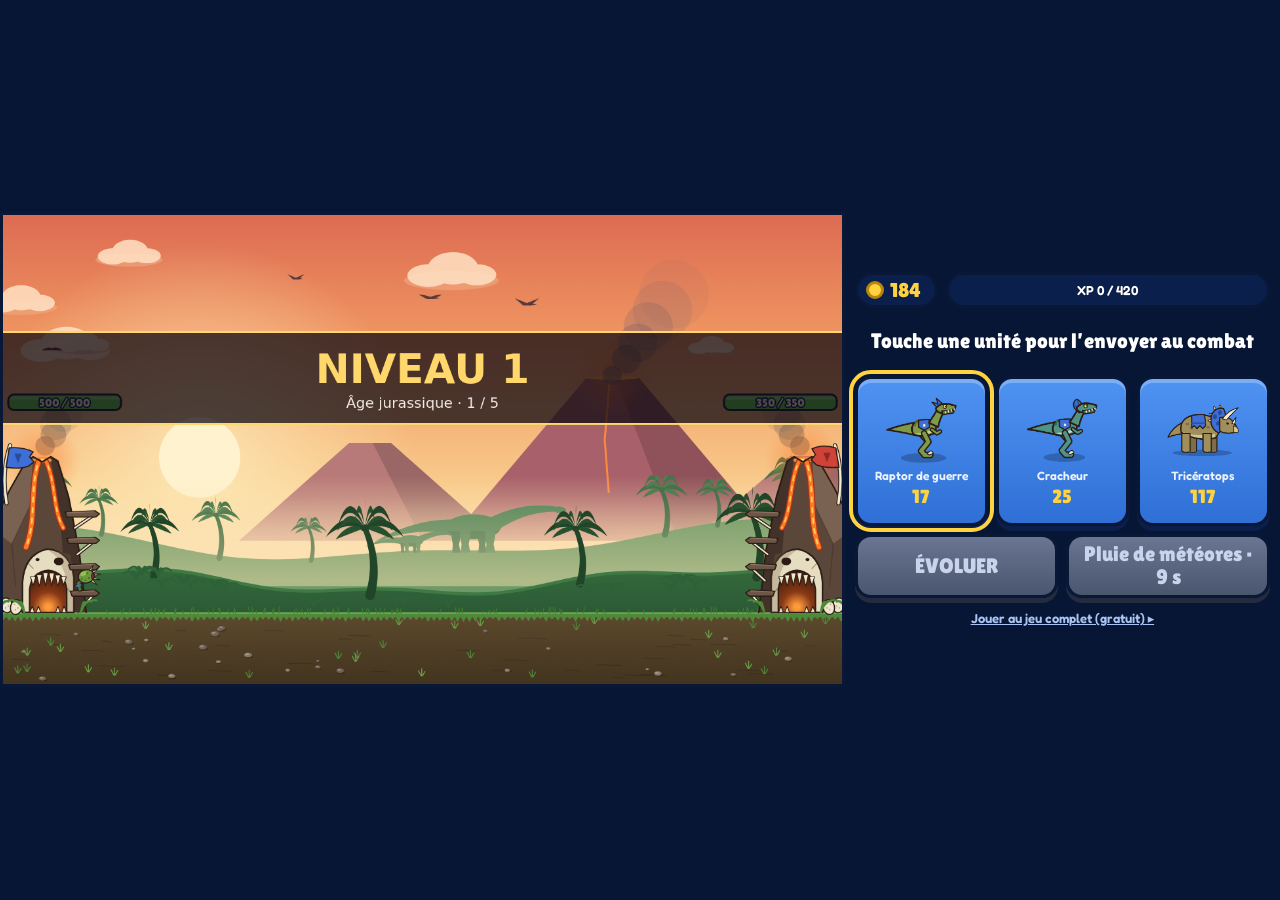
==== commit 27e6cb31: "v47 : ce qui vole échappe aux pièges et aux charges au sol La Fosse à pieux figeait le Quetzalcoatlu" ====
--- a/jouable.html
+++ b/jouable.html
@@ -1458,6 +1458,8 @@
   const SLOT_DY = 30;      // écart vertical entre deux emplacements de tourelle
 
   const rand = (a, b) => a + Math.random() * (b - a);
+  // En l'air (volant, enlèvement, saut) : hors d'atteinte de ce qui reste au sol (fosse, lave, mines, charges).
+  PA.enVol = f => !!f.vol || (f.alt || 0) > 20;
 
   // Effets d'impact du pouvoir spécial, selon son apparence
   const DROP_FX = {
@@ -2375,11 +2377,12 @@
         s.x += s.speed * dt;
         s.walk += dt * 14;
         if (s.explode) {                           // Baril de poudre : il explose au premier contact
-          if (s.x > ENEMY_FRONT - 30 || this.eu.some(f => !f.dead && Math.abs(f.x - s.x) <= f.w / 2 + 20)) { PA.Pouvoirs.explose(this, s.x, s.explode, s.dmg); s.dead = true; }
+          if (s.x > ENEMY_FRONT - 30 || this.eu.some(f => !f.dead && !PA.enVol(f) && Math.abs(f.x - s.x) <= f.w / 2 + 20)) { PA.Pouvoirs.explose(this, s.x, s.explode, s.dmg); s.dead = true; }
           continue;
         }
         for (const f of this.eu) {
           if (f.dead || s.hit.has(f) || Math.abs(f.x - s.x) > f.w / 2 + 26) continue;
+          if (s.look !== 'laser' && PA.enVol(f)) continue;   // une charge au sol passe sous ce qui vole (le laser, lui, vient du ciel)
           s.hit.add(f);
           this.damageUnit(f, s.dmg);
           if (!f.dead && s.knock) f.x = Math.min(ENEMY_FRONT - f.w / 2 - 2, f.x + s.knock * (f.isChampion ? 0.4 : 1));
@@ -9889,6 +9892,7 @@
       z.t += dt;
       for (const f of this.eu) {
         if (f.dead || f.x < z.x0 - f.w / 2 || f.x > z.x1 + f.w / 2) continue;
+        if (z.look !== 'toxique' && PA.enVol(f)) continue;   // fosse, lave, huile : au sol ; le nuage toxique, lui, monte
         if (z.effet === 'burn') { if (!f.burn || f.burn.dps <= z.dps) f.burn = { dps: z.dps, t: 0.5 }; }
         else {
           this.damageUnit(f, z.dps * dt, true);
@@ -9899,7 +9903,7 @@
     pw.zones = pw.zones.filter(z => z.t < z.max);
     for (const m of pw.mines) {
       m.t -= dt;
-      if (this.eu.some(f => !f.dead && Math.abs(f.x - m.x) <= f.w / 2 + 10)) { P.explose(this, m.x, m.r, m.dmg); m.t = 0; }
+      if (this.eu.some(f => !f.dead && !PA.enVol(f) && Math.abs(f.x - m.x) <= f.w / 2 + 10)) { P.explose(this, m.x, m.r, m.dmg); m.t = 0; }
     }
     pw.mines = pw.mines.filter(m => m.t > 0);
     const fo = pw.focus;
